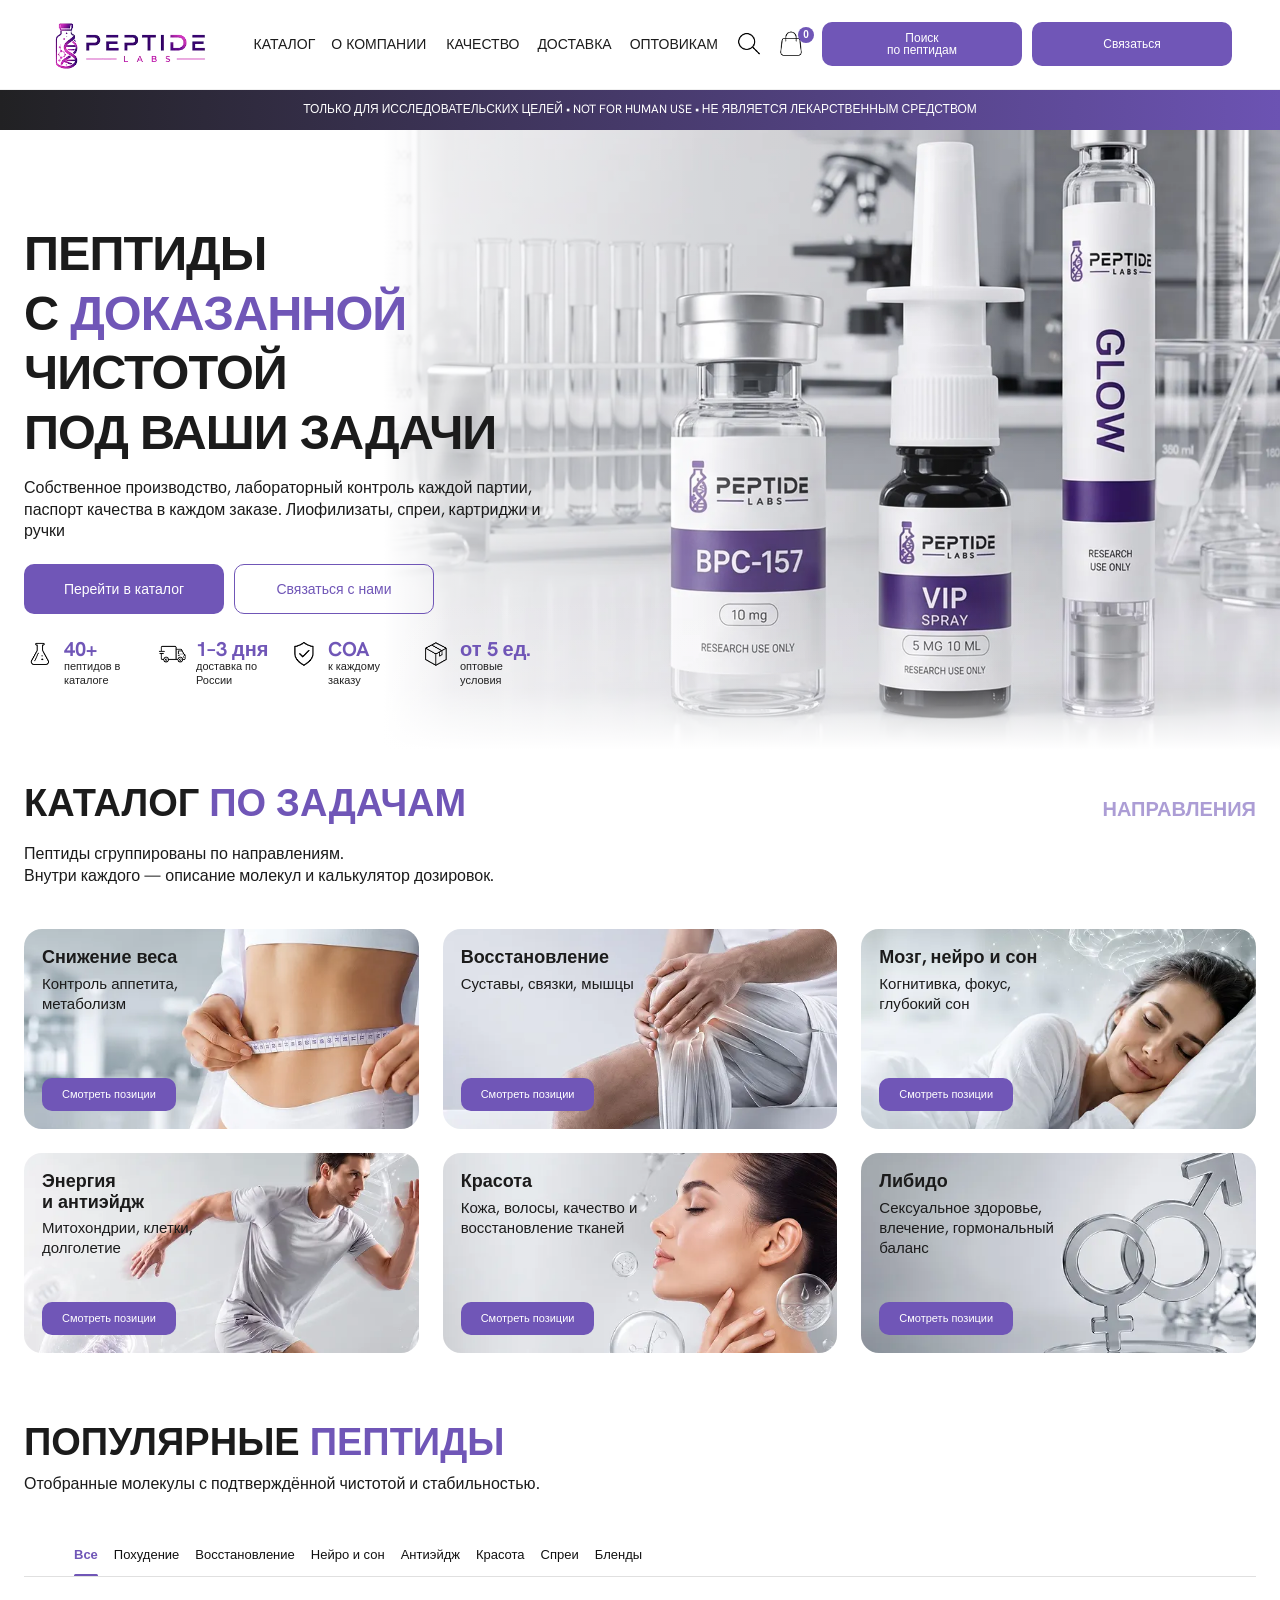
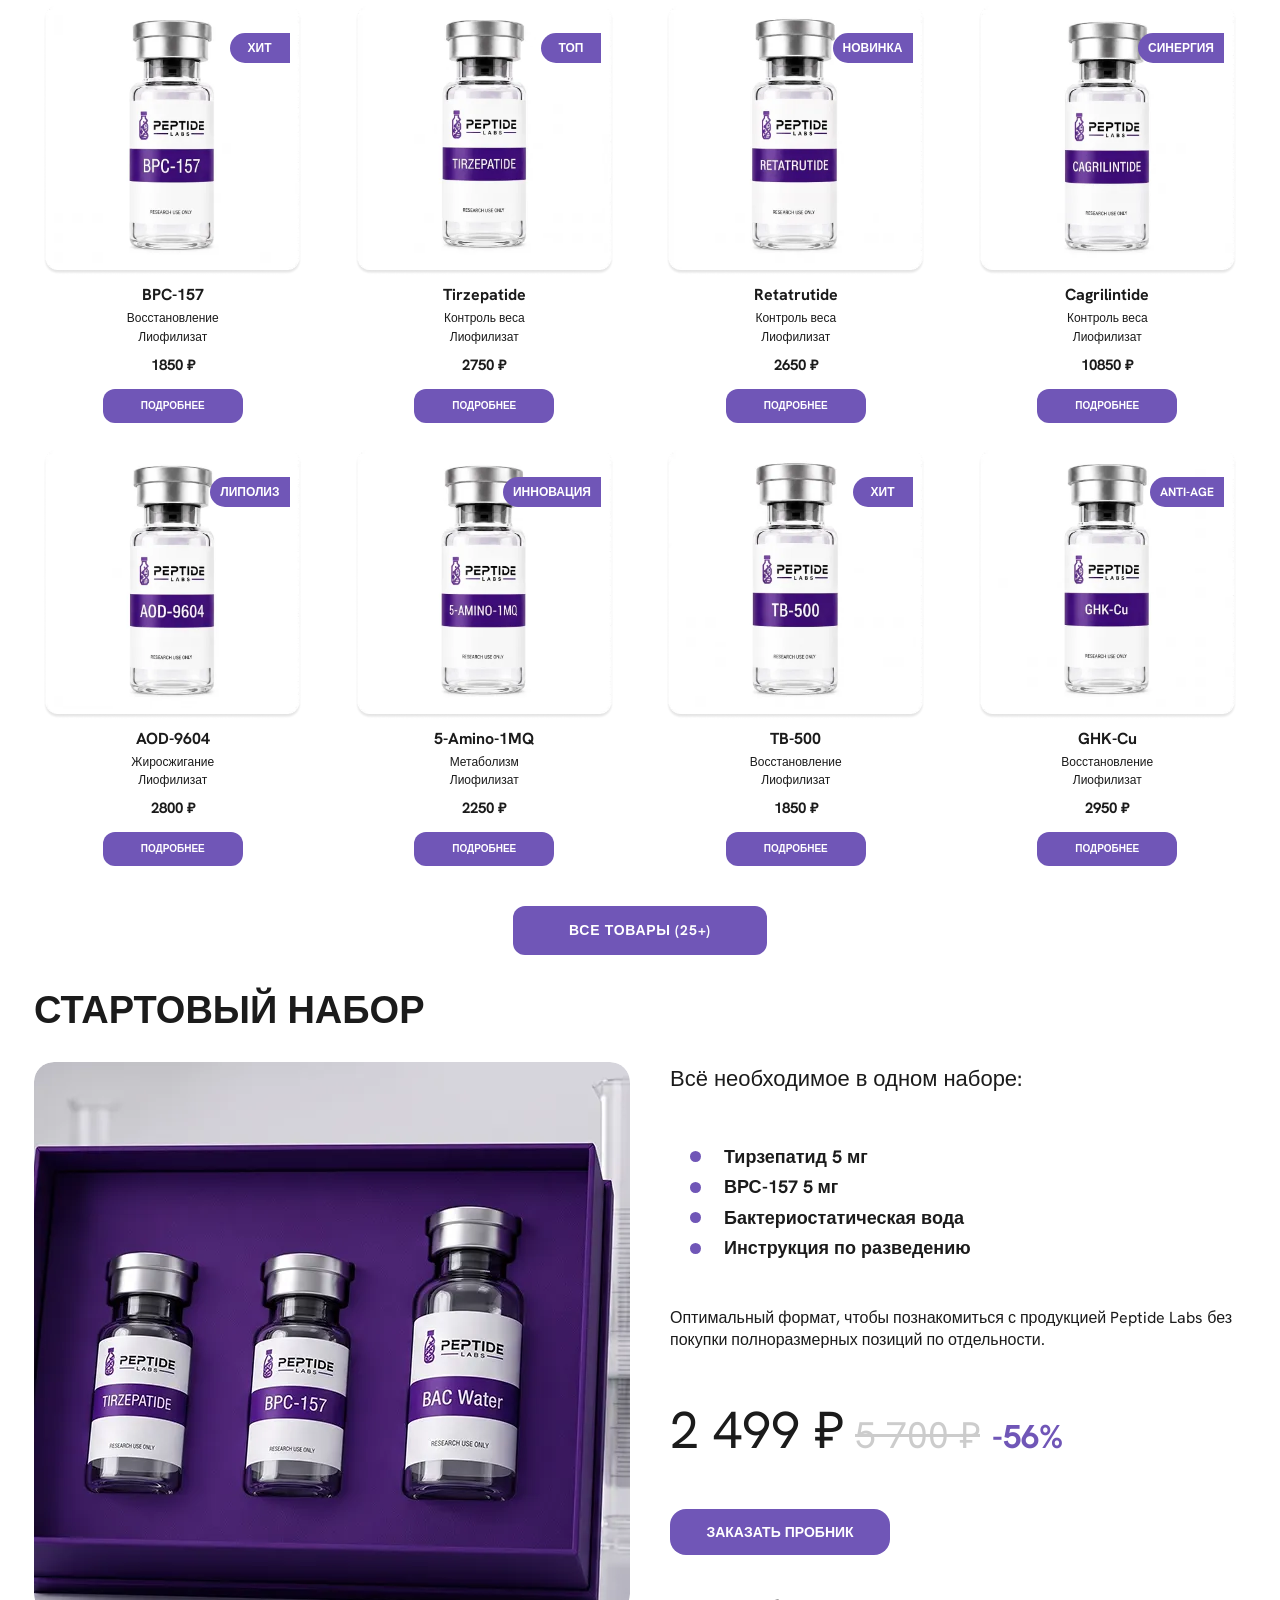
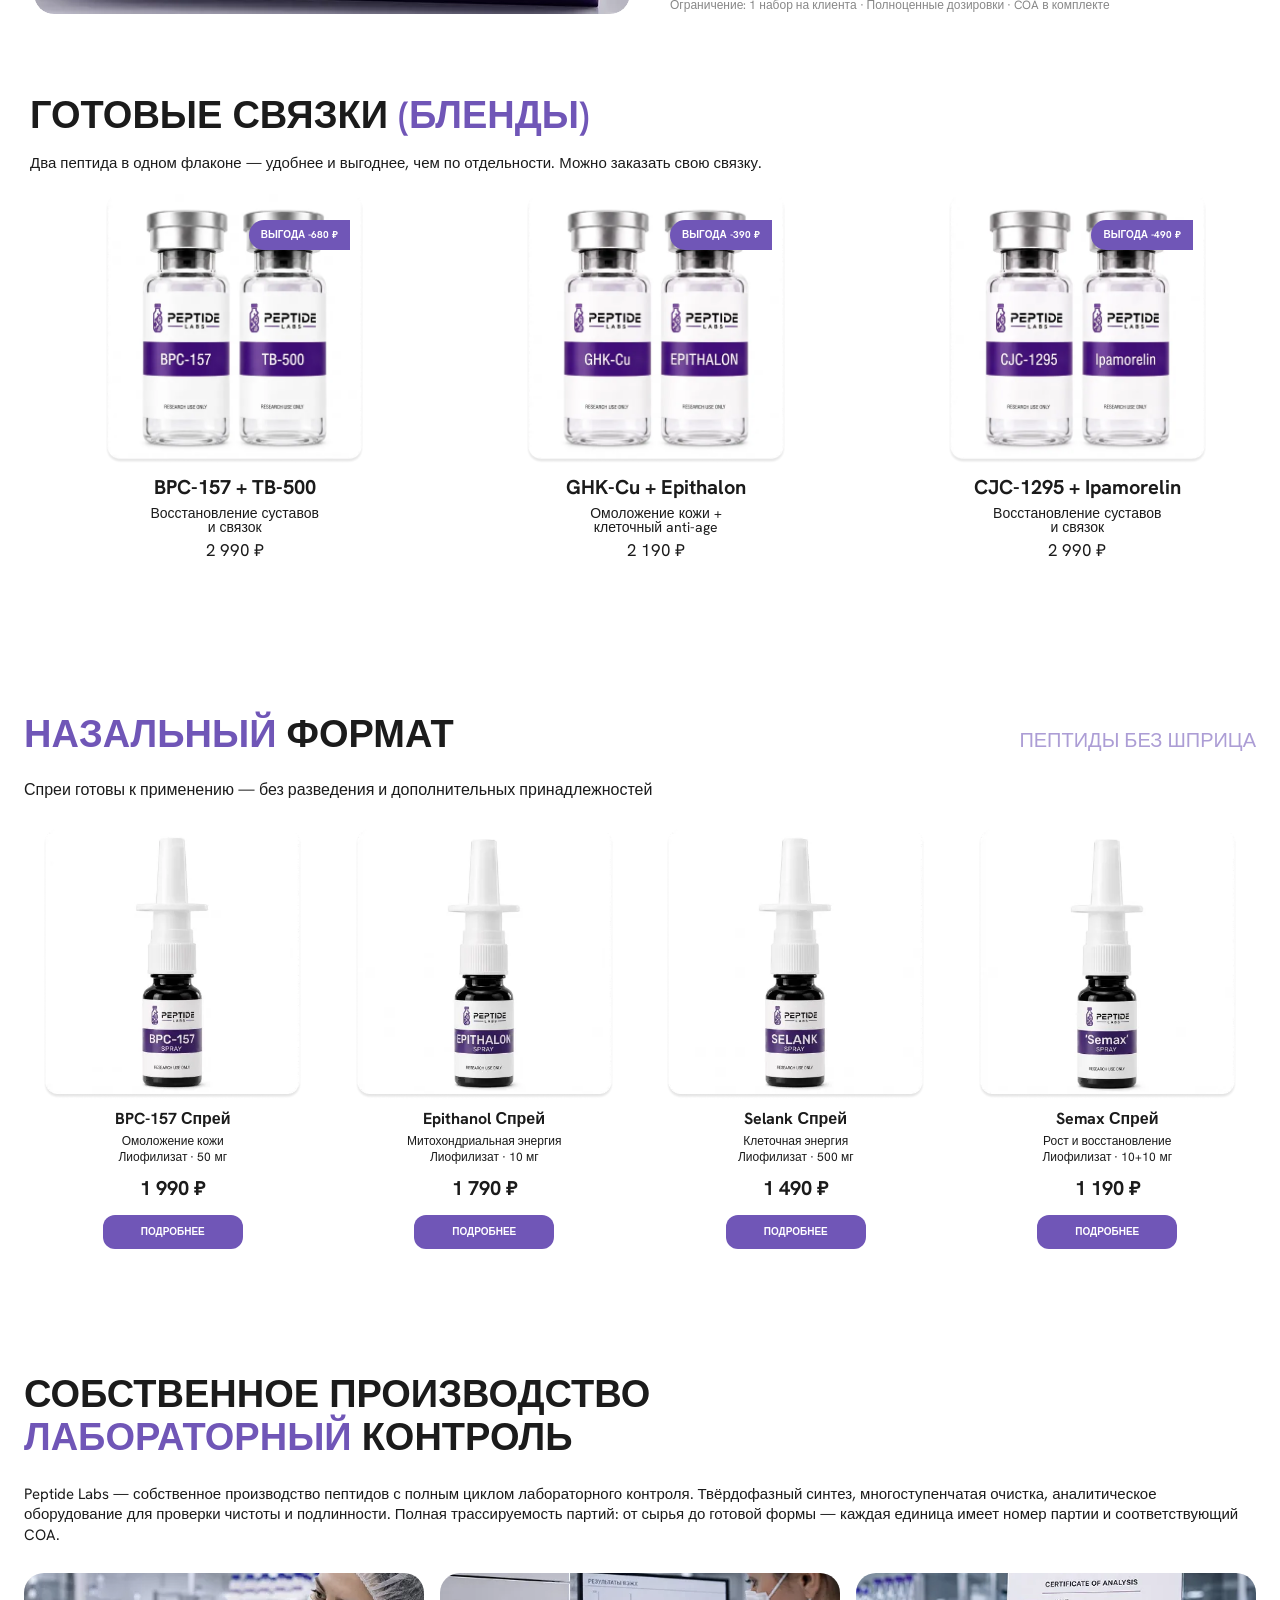
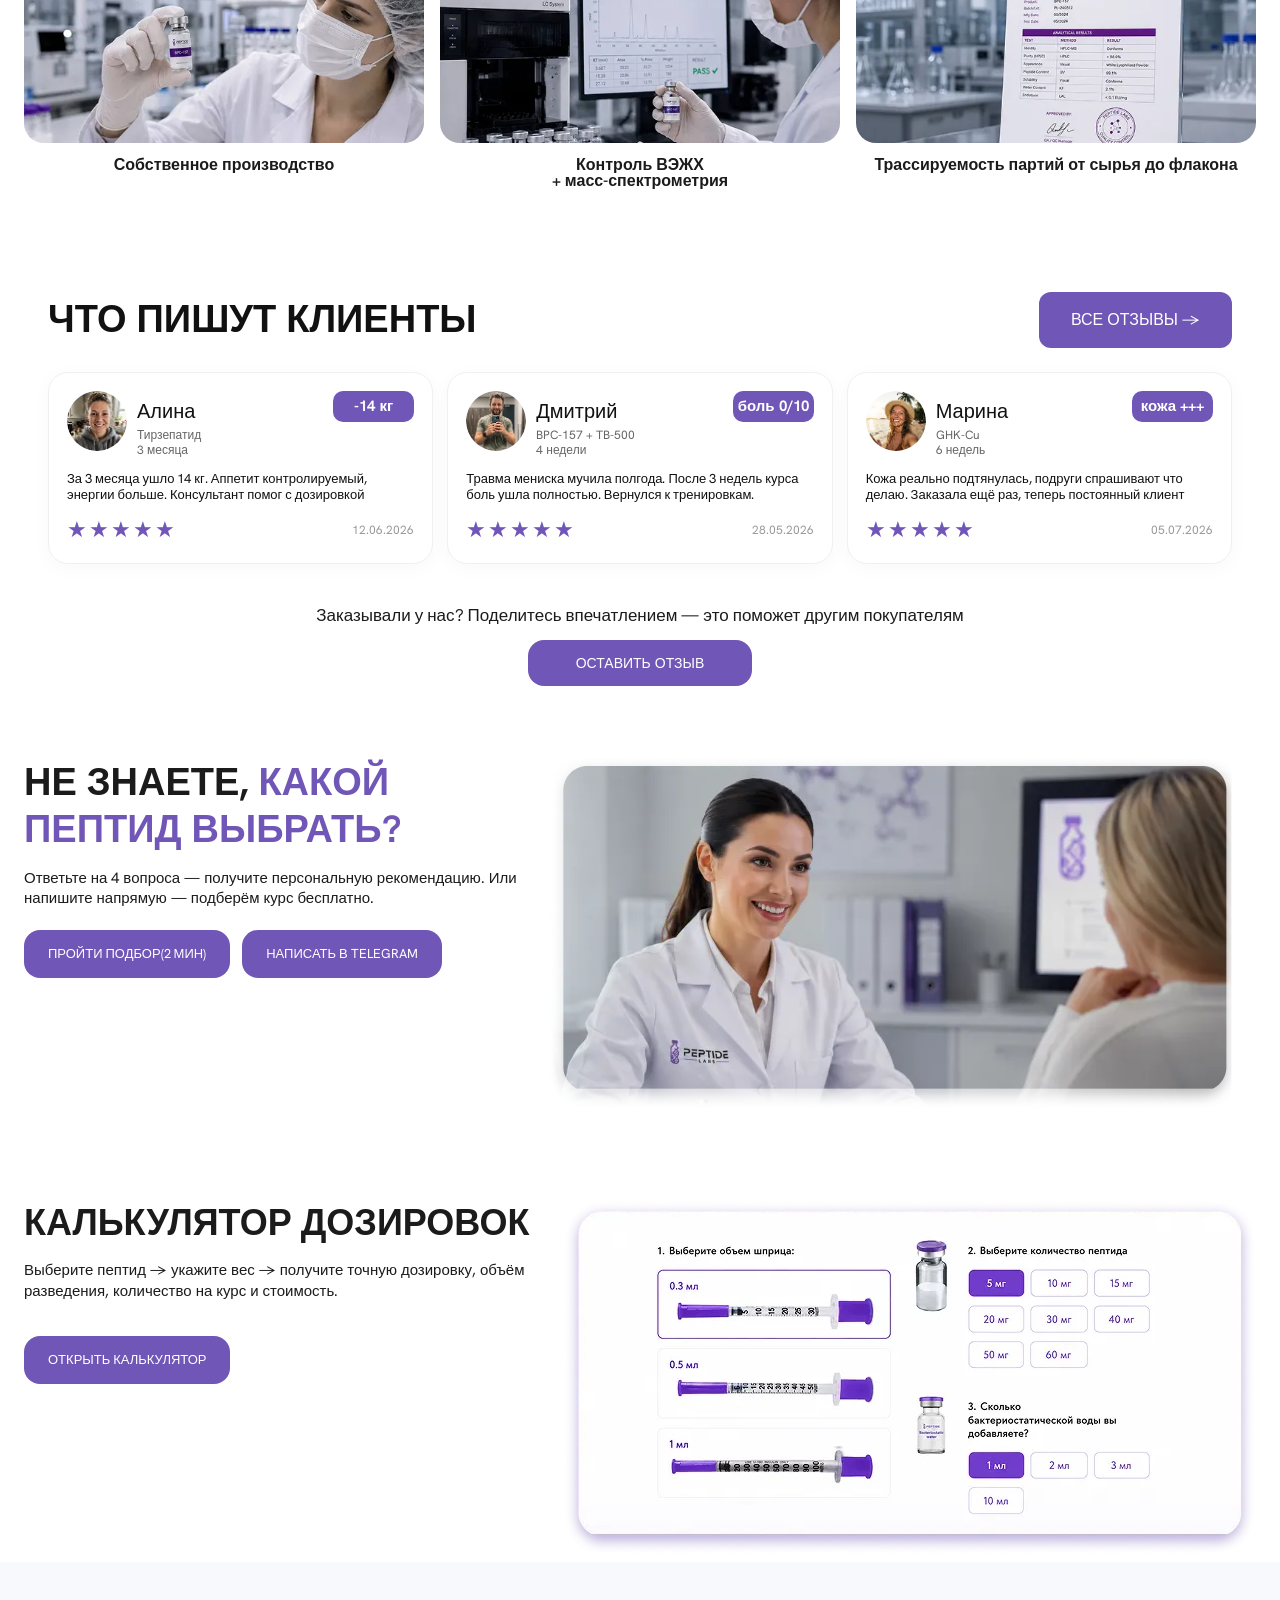
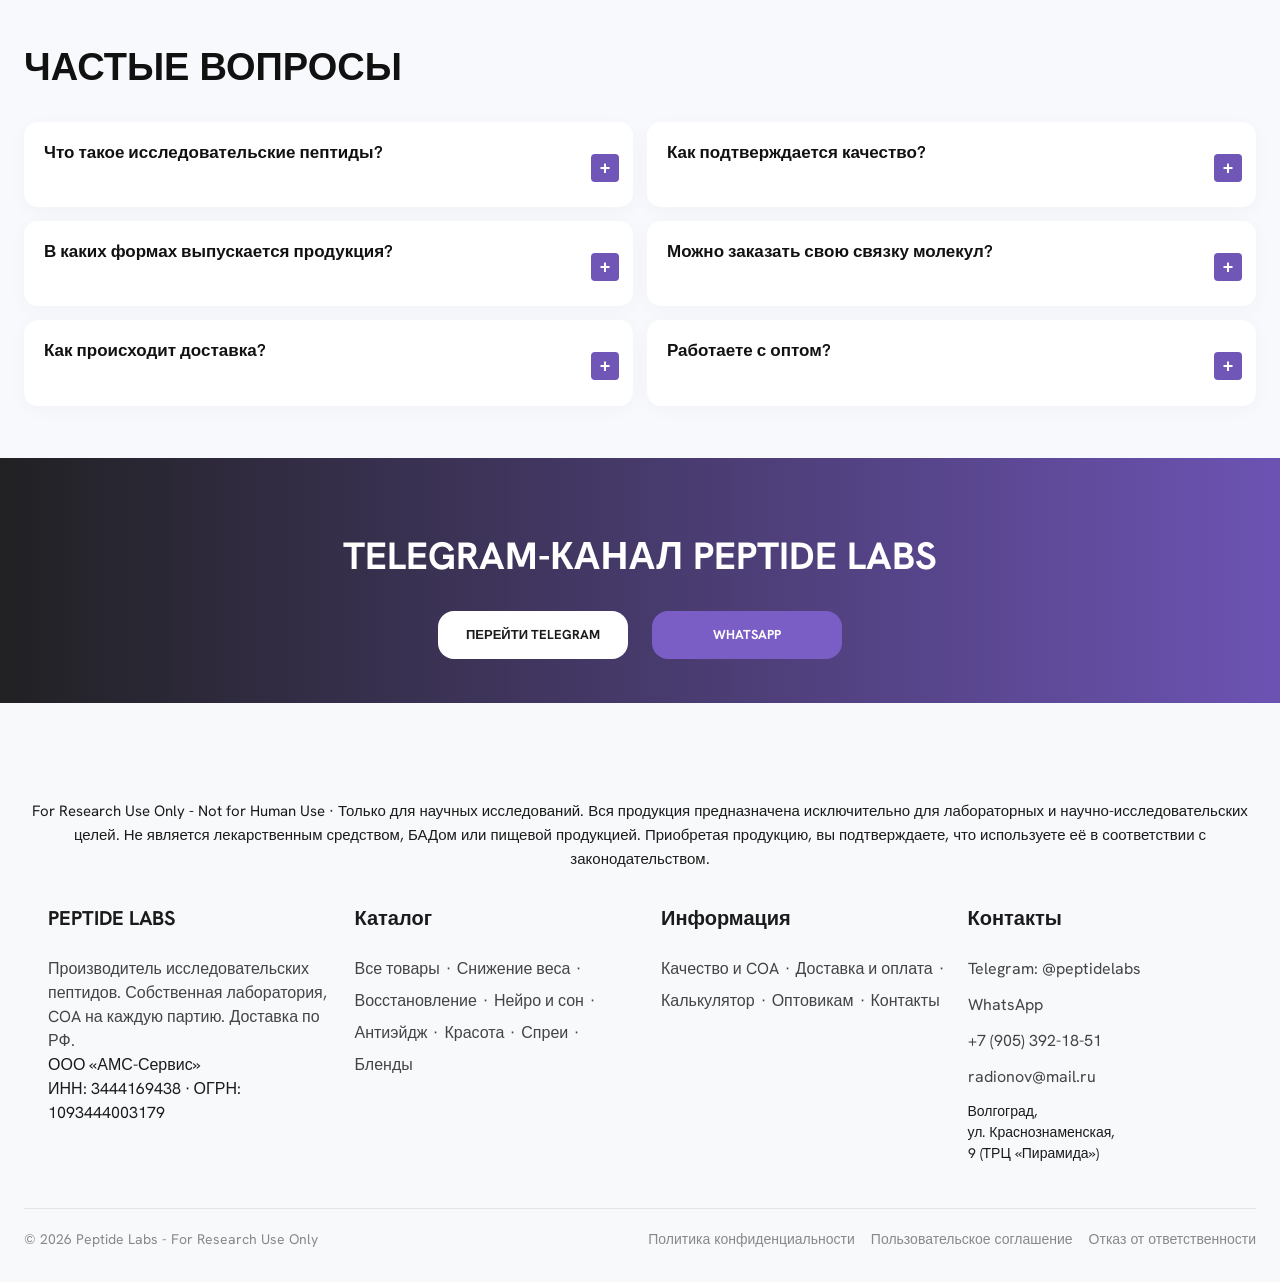
==== index.html @ 7b04d0fb "Калькулятор" ====
<!DOCTYPE html>
<html lang="en">
<head>
  <meta charset="UTF-8">
  <meta name="viewport" content="width=device-width, initial-scale=1.0">

  <title>Peptide Labs — российский производитель иссследовательских пептидов с собственной лабораторией полного цикл</title>
  <meta name="description" content="Каталог пептидов высокой степени очистки и комплексных растворов для лабораторных исследований. Сертификаты качества COA, быстрая доставка.">
  <meta name="robots" content="index, follow">

  <meta property="og:type" content="website">
  <meta property="og:title" content="Peptide Labs — пептиды высокой очистки">
  <meta property="og:description" content="Каталог исследовательских пептидов и комплексов. Сертификаты анализа COA.">
  <meta property="og:image" content="src/hero/logo-image.webp">

  <!-- Стили и фавикон -->
  <link rel="icon" type="image/x-icon" href="src/hero/logo-favicon.png">
  <link rel="stylesheet" href="style.css">
</head>
<body>
    <header class="header" id="header">
  <div class="container header__inner">
    <a class="logo" href="index.html" alt="Peptide Labs — на главную">
      <img src="src/hero/logo-image.webp" fetchpriority="high" alt="Peptide Labs Logo" class="logo__img" />
    </a>

    <nav class="nav" aria-label="Основная навигация">
      <ul class="nav__list">
        <li><a class="nav__link" href="catalog.html">Каталог</a></li>
        <li><a class="nav__link" href="about.html">О компании</a></li>
        <li><a class="nav__link" href="quality.html">Качество</a></li>
        <li><a class="nav__link" href="#delivery">Доставка</a></li>
        <li><a class="nav__link" href="business.html">Оптовикам</a></li>
      </ul>
    </nav>

    <div class="header__actions">
      <button class="header__icon-btn" type="button" aria-label="Поиск по сайту">
        <img class="header__icon" src="src/hero/search-image.webp" alt="" width="56" height="56" />
      </button>

      <button class="header__icon-btn header__cart-btn" type="button" aria-label="Корзина">
        <img class="header__icon" src="src/hero/store-image.webp" alt="" width="56" height="56" />
        <span class="header__cart-badge" id="cart-count">0</span>
      </button>

      <div class="header__buttons">
        <a class="btn btn--primary" href="#search-peptides">Поиск<br>по пептидам</a>
        <a class="btn btn--primary" href="#contacts">Связаться</a>
      </div>

      <button
        class="burger"
        id="burger"
        type="button"
        aria-label="Открыть меню" 
        aria-expanded="false"
        aria-controls="mobile-menu"
      >
        <span class="burger__box" aria-hidden="true">
          <span class="burger__line"></span>
          <span class="burger__line"></span>
          <span class="burger__line"></span>
        </span>
      </button>
    </div>
  </div>

  <div class="mobile-menu" id="mobile-menu" hidden>
    <nav class="container" aria-label="Мобильная навигация">
      <ul class="mobile-menu__list">
        <li><a class="mobile-menu__link" href="catalog.html">Каталог</a></li>
        <li><a class="mobile-menu__link" href="about.html">О компании</a></li>
        <li><a class="mobile-menu__link" href="quality.html">Качество</a></li>
        <li><a class="mobile-menu__link" href="#delivery">Доставка</a></li>
        <li><a class="mobile-menu__link" href="business.html">Оптовикам</a></li>
      </ul>
      <div class="mobile-menu__actions">
        <a class="btn btn--primary" href="#search-peptides">Поиск<br>по пептидам</a>
        <a class="btn btn--primary" href="#contacts">Связаться</a>
      </div>
    </nav>
  </div>
</header>

<div class="disclaimer">
  <p>ТОЛЬКО ДЛЯ ИССЛЕДОВАТЕЛЬСКИХ ЦЕЛЕЙ • NOT FOR HUMAN USE • НЕ ЯВЛЯЕТСЯ ЛЕКАРСТВЕННЫМ СРЕДСТВОМ</p>
</div>

<section class="hero" id="hero">
  <div class="container hero__inner">
    <div class="hero__content">
      <img src="src/hero/mobile-hero-image (2).webp" fetchpriority="high" alt="Hero" class="hero-mobile-img">
      <h1 class="hero__title">Пептиды <br>с <span>доказанной</span> <br>чистотой <br>под ваши задачи</h1>
      <p class="hero__subtitle">Собственное производство, лабораторный контроль каждой партии, паспорт качества в каждом заказе. Лиофилизаты, спреи, картриджи и ручки</p>
      <div class="hero__actions">
        <a class="btn btn--primary" href="catalog.html">Перейти в каталог</a>
        <a class="btn btn--outline" href="#contact">Связаться с нами</a>
      </div>
      <div class="hero__features">
        <div class="feature-item"><img src="src/hero/flask-image.webp" alt="" class="feature-item__icon" loading="lazy" /><div class="feature-item__text"><strong>40+</strong><span>пептидов в каталоге</span></div></div>
        <div class="feature-item"><img src="src/hero/delivery-image.webp" alt="" class="feature-item__icon" loading="lazy" /><div class="feature-item__text"><strong>1–3 дня</strong><span>доставка по России</span></div></div>
        <div class="feature-item"><img src="src/hero/quaranty-image.webp" alt="" class="feature-item__icon" loading="lazy" /><div class="feature-item__text"><strong>COA</strong><span>к каждому заказу</span></div></div>
        <div class="feature-item"><img src="src/hero/box-image.webp" alt="" class="feature-item__icon" loading="lazy" /><div class="feature-item__text"><strong>от 5 ед.</strong><span>оптовые условия</span></div></div>
      </div>
    </div>
  </div>
</section>
<section class="catalog__tasks" id="catalog__tasks">
  <div class="container catalog__tasks-inner">
    <div class="catalog__tasks-header"><h2 class="catalog__tasks-title">КАТАЛОГ <span>ПО ЗАДАЧАМ</span></h2><h3 class="catalog__tasks-desc">НАПРАВЛЕНИЯ</h3></div>
    <p class="catalog__tasks-subtitles">Пептиды сгруппированы по направлениям. <br>Внутри каждого — описание молекул и калькулятор дозировок.</p>
    <div class="catalog__tasks-grid" id="catalog__tasks-grid">
      <article class="task-card"><img src="src/hero/weight-image.webp" alt="Снижение веса" class="task-card__bg" loading="lazy" /><div class="task-card__content"><div class="task-card__info"><h3 class="task-card__title">Снижение веса</h3><p class="task-card__desc">Контроль аппетита, метаболизм</p></div><a href="catalog.html" class="task-card__btn">Смотреть позиции</a></div></article>
      <article class="task-card"><img src="src/hero/recovery-image.webp" alt="Восстановление" class="task-card__bg" loading="lazy" /><div class="task-card__content"><div class="task-card__info"><h3 class="task-card__title">Восстановление</h3><p class="task-card__desc">Суставы, связки, мышцы</p></div><a href="catalog.html" class="task-card__btn">Смотреть позиции</a></div></article>
      <article class="task-card"><img src="src/hero/brain-image.webp" alt="Мозг, нейро и сон" class="task-card__bg" loading="lazy" /><div class="task-card__content"><div class="task-card__info"><h3 class="task-card__title">Мозг, нейро и сон</h3><p class="task-card__desc">Когнитивка, фокус, глубокий сон</p></div><a href="catalog.html" class="task-card__btn">Смотреть позиции</a></div></article>
      <article class="task-card"><img src="src/hero/energy-image.webp" alt="Энергия и антиэйдж" class="task-card__bg" loading="lazy" /><div class="task-card__content"><div class="task-card__info"><h3 class="task-card__title">Энергия <br>и антиэйдж</h3><p class="task-card__desc">Митохондрии, клетки, долголетие</p></div><a href="catalog.html" class="task-card__btn">Смотреть позиции</a></div></article>
      <article class="task-card"><img src="src/hero/beauty-inage.webp" alt="Красота" class="task-card__bg" loading="lazy" />
        <div class="task-card__content">
          <div class="task-card__info">
            <h3 class="task-card__title">Красота</h3>
            <p class="task-card__desc">Кожа, волосы, качество и восстановление тканей</p>
          </div>
          <a href="catalog.html" class="task-card__btn">Смотреть позиции</a>
        </div>
      </article>

      <article class="task-card">
        <img src="src/hero/libido-image.webp" alt="Либидо" class="task-card__bg" loading="lazy" />
        <div class="task-card__content">
          <div class="task-card__info">
            <h3 class="task-card__title">Либидо</h3>
            <p class="task-card__desc">Сексуальное здоровье, влечение, гормональный баланс</p>
          </div>
          <a href="catalog.html" class="task-card__btn">Смотреть позиции</a>
        </div>
      </article>
    </div>
  </div>
</section>
<section class="peptides__catalog" id="peptides__catalog">
  <div class="container peptides__catalog-inner">
    
    <div class="peptides__catalog-header">
      <h2 class="peptides__catalog-title">ПОПУЛЯРНЫЕ <span>ПЕПТИДЫ</span></h2>
    </div>
    
    <p class="peptides__catalog-subtitles">Отобранные молекулы с подтверждённой чистотой и стабильностью.</p>

    <div class="peptides__catalog-switch">
      <ul class="peptides__catalog-tabs">
        <li class="peptides__catalog-item">
          <button type="button" class="peptides__tab-btn peptides__tab-btn--active">Все</button>
        </li>
        <li class="peptides__catalog-item">
          <button type="button" class="peptides__tab-btn">Похудение</button>
        </li>
        <li class="peptides__catalog-item">
          <button type="button" class="peptides__tab-btn">Восстановление</button>
        </li>
        <li class="peptides__catalog-item">
          <button type="button" class="peptides__tab-btn">Нейро и сон</button>
        </li>
        <li class="peptides__catalog-item">
          <button type="button" class="peptides__tab-btn">Антиэйдж</button>
        </li>
        <li class="peptides__catalog-item">
          <button type="button" class="peptides__tab-btn">Красота</button>
        </li>
        <li class="peptides__catalog-item">
          <button type="button" class="peptides__tab-btn">Спреи</button>
        </li>
        <li class="peptides__catalog-item">
          <button type="button" class="peptides__tab-btn">Бленды</button>
        </li>
      </ul>
    </div>

    <div class="peptides__catalog-grid">
      
    </div>
    <div class="peptides__catalog-footer">
      <a href="#" class="peptides__btn-more">ВСЕ ТОВАРЫ (40+)</a>
    </div>
  </div>
</section>

<section class="start__pack" id="start__pack">
  <div class="container start__pack-inner">
    <h2 class="start__pack-title">СТАРТОВЫЙ НАБОР</h2>

    <div class="start__pack-content">
      <div class="start__pack-media">
        <img src="src/catalog/start-pack-image.webp" alt="Стартовый набор" class="start__pack-img" loading="lazy" />
      </div>

      <div class="start__pack-info">
        <h3 class="start-pack__list-title">Всё необходимое в одном наборе:</h3>
         <ul class="start-pack__list">
          <li class="start-pack__item">Тирзепатид 5 мг</li>
          <li class="start-pack__item">ВРС-157 5 мг</li>
          <li class="start-pack__item">Бактериостатическая вода</li>
          <li class="start-pack__item">Инструкция по разведению</li>
        </ul>

        <p class="start__pack-desc">
          Оптимальный формат, чтобы познакомиться с продукцией Peptide Labs без покупки полноразмерных позиций по отдельности.
        </p>

        <div class="start__pack-pricing">
          <span class="start__pack-price">2 499 ₽</span>
          <span class="start__pack-old-price">5 700 ₽</span>
          <span class="start__pack-discount">-56%</span>
        </div>

        <a href="catalog.html" class="start__pack-btn">ЗАКАЗАТЬ ПРОБНИК</a>

        <p class="start__pack-note">
          Ограничение: 1 набор на клиента · Полноценные дозировки · COA в комплекте
        </p>
      </div>
    </div>
  </div>
</section>

<section class="blends" id="blends">
  <div class="container blends__inner">
    
    <div class="blends__header">
      <h2 class="blends__title">ГОТОВЫЕ СВЯЗКИ <span>(БЛЕНДЫ)</span></h2>
    </div>
    
    <p class="blends__desc">Два пептида в одном флаконе — удобнее и выгоднее, чем по отдельности. Можно заказать свою связку.</p>

    <div class="blends__grid">
      
      <article class="product-card product-card--blend">
        <div class="product-card__thumb product-card__thumb--blend">
          <span class="product-card__badge product-card__badge--blend">ВЫГОДА -680 ₽</span>
          <img src="src/catalog/double/bpc-157+tb-500-image.webp" alt="BPC-157 + TB-500" class="product-card__img product-card__img--blend" loading="lazy" />
        </div>
        <div class="product-card__info">
          <h4 class="product-card__title">BPC-157 + TB-500</h4>
          <p class="product-card__desc">Восстановление суставов<br>и связок</p>
          <span class="product-card__price">2 990 ₽</span>
        </div>
      </article>

      <article class="product-card product-card--blend">
        <div class="product-card__thumb product-card__thumb--blend">
          <span class="product-card__badge product-card__badge--blend">ВЫГОДА -390 ₽</span>
          <img src="src/catalog/double/ghk-cu+epithanol-image.webp" alt="GHK-Cu + Epithalon" class="product-card__img product-card__img--blend" loading="lazy" />
        </div>
        <div class="product-card__info">
          <h4 class="product-card__title">GHK-Cu + Epithalon</h4>
          <p class="product-card__desc">Омоложение кожи +<br>клеточный anti-age</p>
          <span class="product-card__price">2 190 ₽</span>
        </div>
      </article>

      <article class="product-card product-card--blend">
        <div class="product-card__thumb product-card__thumb--blend">
          <span class="product-card__badge product-card__badge--blend">ВЫГОДА -490 ₽</span>
          <img src="src/catalog/double/cjc-1295+ipamorelin-image.webp" alt="CJC-1295 + Ipamorelin" class="product-card__img product-card__img--blend" loading="lazy" />
        </div>
        <div class="product-card__info">
          <h4 class="product-card__title">CJC-1295 + Ipamorelin</h4>
          <p class="product-card__desc">Восстановление суставов<br>и связок</p>
          <span class="product-card__price">2 990 ₽</span>
        </div>
      </article>
    </div>
  </div>
</section>
<section class="spray__peptides">
  <div class="container spray__inner">
    <div class="spray__header">
      <h2 class="spray__title"><span>НАЗАЛЬНЫЙ</span> ФОРМАТ</h2>
      <a href="#" class="spray__link">ПЕПТИДЫ БЕЗ ШПРИЦА</a>
    </div>
    <p>Спреи готовы к применению — без разведения и дополнительных принадлежностей</p>

    <div class="spray__grid">

  <article class="product-card product-card--spray">
        <img src="src/catalog/spray/bpc-157-spray-image.webp" alt="BPC-157 Спрей" class="product-card__img" loading="lazy" />
        <h4 class="product-card__title">BPC-157 Спрей</h4>
        <p class="product-card__desc">Омоложение кожи</p>
        <p class="product-card__spec">Лиофилизат · 50 мг</p>
        <span class="product-card__price">1 990 ₽</span>
        <a href="catalog.html" class="product-card__btn">ПОДРОБНЕЕ</a>
      </article>

      <article class="product-card product-card--spray">
        <img src="src/catalog/spray/epithanol-spray-image.webp" alt="BPC-157 Спрей" class="product-card__img" loading="lazy" />
        <h4 class="product-card__title">Epithanol Спрей</h4>
        <p class="product-card__desc">Митохондриальная энергия</p>
        <p class="product-card__spec">Лиофилизат · 10 мг</p>
        <span class="product-card__price">1 790 ₽</span>
        <a href="catalog.html" class="product-card__btn">ПОДРОБНЕЕ</a>
      </article>

      <article class="product-card product-card--spray">
        <img src="src/catalog/spray/selank-spray-image.webp" alt="BPC-157 Спрей" class="product-card__img" loading="lazy" />
        <h4 class="product-card__title">Selank Спрей</h4>
        <p class="product-card__desc">Клеточная энергия</p>
        <p class="product-card__spec">Лиофилизат · 500 мг</p>
        <span class="product-card__price">1 490 ₽</span>
        <a href="catalog.html" class="product-card__btn">ПОДРОБНЕЕ</a>
      </article>

      <article class="product-card product-card--spray">
        <img src="src/catalog/spray/semax-spray-image.webp" alt="BPC-157 Спрей" class="product-card__img" loading="lazy" />
        <h4 class="product-card__title">Semax Спрей</h4>
        <p class="product-card__desc">Рост и восстановление</p>
        <p class="product-card__spec">Лиофилизат · 10+10 мг</p>
        <span class="product-card__price">1 190 ₽</span>
        <a href="catalog.html" class="product-card__btn">ПОДРОБНЕЕ</a>
      </article>
    </div>
  </div>
</section>

<section class="about" id="about">
  <div class="container about__inner">
    <h2 class="about__title">
      СОБСТВЕННОЕ ПРОИЗВОДСТВО <br>
      <span>ЛАБОРАТОРНЫЙ</span> КОНТРОЛЬ
    </h2>
    
    <p class="about__desc">
      Peptide Labs — собственное производство пептидов с полным циклом лабораторного контроля. 
      Твёрдофазный синтез, многоступенчатая очистка, аналитическое оборудование для проверки чистоты и подлинности. 
       Полная трассируемость партий: от сырья до готовой формы — каждая единица имеет номер партии и соответствующий COA.
    </p>

    <div class="about__grid">
      <figure class="about__card">
        <img src="src/about/production-image.webp" alt="Собственное производство Peptide Labs" class="about__img" loading="lazy" />
        <figcaption class="about__caption">Собственное производство</figcaption>
      </figure>

      <figure class="about__card">
        <img src="src/about/control-image.webp" alt="Оборудование ВЭЖХ и масс-спектрометрии" class="about__img" loading="lazy" />
        <figcaption class="about__caption">Контроль ВЭЖХ <br>+ масс-спектрометрия</figcaption>
      </figure>

      <figure class="about__card">
        <img src="src/about/traceability-image.webp" alt="Документация трассируемости партий и сертификаты COA" class="about__img" loading="lazy" />
        <figcaption class="about__caption">Трассируемость партий от сырья до флакона</figcaption>
      </figure>
    </div>
  </div>
</section>

<section class="reviews" id="reviews">
  <div class="container reviews__inner">
    
    <div class="reviews__header">
      <h2 class="reviews__title">ЧТО ПИШУТ КЛИЕНТЫ</h2>
      <a href="#" class="reviews__link-all">ВСЕ ОТЗЫВЫ →</a>
    </div>

    <div class="reviews__grid">
      
      <!-- Отзыв 1 -->
      <article class="review-card">
        <div class="review-card__header">
          <img src="src/rewiews/rewiew-logo-image1.webp" alt="Алина" class="review-card__avatar" loading="lazy">
          <div class="review-card__user">
            <h4 class="review-card__name">Алина</h4>
            <p class="review-card__meta">Тирзепатид<br>3 месяца</p>
          </div>
          <span class="review-card__badge">-14 кг</span>
        </div>
        <p class="review-card__text">За 3 месяца ушло 14 кг. Аппетит контролируемый, энергии больше. Консультант помог с дозировкой</p>
        <div class="review-card__footer">
          <div class="review-card__stars">★★★★★</div>
          <time class="review-card__date" datetime="2026-06-12">12.06.2026</time>
        </div>
      </article>

      <!-- Отзыв 2 -->
      <article class="review-card">
        <div class="review-card__header">
          <img src="src/rewiews/rewiew-logo-image2.webp" alt="Дмитрий" class="review-card__avatar" loading="lazy">
          <div class="review-card__user">
            <h4 class="review-card__name">Дмитрий</h4>
            <p class="review-card__meta">BPC-157 + TB-500<br>4 недели</p>
          </div>
          <span class="review-card__badge">боль 0/10</span>
        </div>
        <p class="review-card__text">Травма мениска мучила полгода. После 3 недель курса боль ушла полностью. Вернулся к тренировкам.</p>
        <div class="review-card__footer">
          <div class="review-card__stars">★★★★★</div>
          <time class="review-card__date" datetime="2026-05-28">28.05.2026</time>
        </div>
      </article>

      <article class="review-card">
        <div class="review-card__header">
          <img src="src/rewiews/rewiew-logo-image3.webp" alt="Марина" class="review-card__avatar" loading="lazy">
          <div class="review-card__user">
            <h4 class="review-card__name">Марина</h4>
            <p class="review-card__meta">GHK-Cu<br>6 недель</p>
          </div>
          <span class="review-card__badge">кожа +++</span>
        </div>
        <p class="review-card__text">Кожа реально подтянулась, подруги спрашивают что делаю. Заказала ещё раз, теперь постоянный клиент</p>
        <div class="review-card__footer">
          <div class="review-card__stars">★★★★★</div>
          <time class="review-card__date" datetime="2026-07-05">05.07.2026</time>
        </div>
      </article>

    </div>

    <div class="reviews__action">
      <p class="reviews__action-text">Заказывали у нас? Поделитесь впечатлением — это поможет другим покупателям</p>
      <a href="#" class="reviews__btn">ОСТАВИТЬ ОТЗЫВ</a>
    </div>
  </div>
</section>

<section class="quiz" id="quiz">
  <div class="container quiz__inner">
    <div class="quiz__content">
      <div class="quiz__info">
        <h2 class="quiz__title">Не знаете, <span>какой 
пептид выбрать?</span></h2>
        <p class="quiz__desc">
          Ответьте на 4 вопроса — получите персональную рекомендацию. Или напишите напрямую — подберём курс бесплатно.
        </p>
        <div class="quiz__actions">
          <a href="#" class="quiz__btn">ПРОЙТИ ПОДБОР(2 МИН)</a>
          <a href="#" class="quiz__btn">НАПИСАТЬ В TELEGRAM</a>
        </div>
      </div>
      <div class="quiz__media">
        <img src="src/rewiews/quiz-image.webp" alt="Квиз" class="quiz__img" loading="lazy" />
      </div>
    </div>
  </div>
</section>

<section class="calc">
  <div class="container calc__inner">
    <div class="calc__content">
      <div class="calc__info">
        <h2 class="calc__title">Калькулятор дозировок</h2>
        <p class="calc__desc">
          Выберите пептид → укажите вес → получите точную дозировку, объём разведения, количество на курс и стоимость.
        </p>
        <div class="calc__actions">
          <a href="#" class="calc__btn">ОТКРЫТЬ КАЛЬКУЛЯТОР</a>
        </div>
      </div>
      <div class="calc__media">
        <img src="src/rewiews/calculator-image.webp" alt="Калькулятор" class="calc__image" loading="lazy" />
      </div>
    </div>
  </div>
</section>

<section class="faq" id="faq">
  <div class="container faq__inner">
    <h2 class="faq__title">ЧАСТЫЕ ВОПРОСЫ</h2>
    
    <div class="faq__grid">

      <article class="faq__card">
        <h3 class="faq__question">Что такое исследовательские пептиды?</h3>
        <p class="faq__answer">Короткие цепочки аминокислот для лабораторных и научно-исследовательских целей.<br>Не являются лекарственными средствами.</p>
        <button type="button" class="faq__btn">+</button>
      </article>

      <article class="faq__card">
        <h3 class="faq__question">Как подтверждается качество?</h3>
        <p class="faq__answer">Каждая партия проходит ВЭЖХ и масс-спектрометрию. Результаты — в паспорте качества (COA), который<br> прилагается к заказу</p>
        <button type="button" class="faq__btn">+</button>
      </article>

      <article class="faq__card">
        <h3 class="faq__question">В каких формах выпускается продукция?</h3>
        <p class="faq__answer">Лиофилизаты во флаконах, назальные спреи, картриджи для ручки и одноразовые<br>ручки-инжекторы</p>
        <button type="button" class="faq__btn">+</button>
      </article>

      <article class="faq__card">
        <h3 class="faq__question">Можно заказать свою связку молекул?</h3>
        <p class="faq__answer">Да, изготовление на заказ — срок до 7 дней,<br>уточняется менеджером</p>
        <button type="button" class="faq__btn">+</button>
      </article>

      <article class="faq__card">
        <h3 class="faq__question">Как происходит доставка?</h3>
        <p class="faq__answer">СДЭК, Почта России, транспортные компании.<br>Отправка 1–2 рабочих дня после оплаты,<br>доставка 1–3 дня. Нейтральная упаковка</p>
        <button type="button" class="faq__btn">+</button>
      </article>

      <article class="faq__card">
        <h3 class="faq__question">Работаете с оптом?</h3>
        <p class="faq__answer">Да — оптовые цены от 5 единиц, white label, индивидуальная маркировка. Запросите прайс<br>через Telegram</p>
        <button type="button" class="faq__btn">+</button>
      </article>
    </div>
  </div>
</section>

<section class="social-promo" id="social-promo">
  <div class="container social-promo__inner">
    <h2 class="social-promo__title">TELEGRAM-КАНАЛ PEPTIDE LABS</h2>
    
    <div class="social-promo__actions">
      <a href="#" class="social-promo__btn social-promo__btn--white">ПЕРЕЙТИ TELEGRAM</a>
      <a href="#" class="social-promo__btn social-promo__btn--purple">WHATSAPP</a>
    </div>
  </div>
</section>

<footer class="footer" id="footer">
  <div class="container footer__inner">
    
    <div class="footer__disclaimer">
      <p>For Research Use Only - Not for Human Use · Только для научных исследований. Вся продукция предназначена исключительно для лабораторных и научно-исследовательских целей. Не является лекарственным средством, БАДом или пищевой продукцией. Приобретая продукцию, вы подтверждаете, что используете её в соответствии с законодательством.</p>
    </div>

    <div class="footer__grid">
      
      <div class="footer__col">
        <h4 class="footer__title">PEPTIDE LABS</h4>
        <p class="footer__text">Производитель исследовательских пептидов. Собственная лаборатория, COA на каждую партию. Доставка по РФ.</p>
        <p class="footer__requisites">
          ООО «АМС-Сервис»<br>
          ИНН: 3444169438 · ОГРН: 1093444003179
        </p>
      </div>
      
      <div class="footer__col">
        <h4 class="footer__title">Каталог</h4>
        <ul class="footer__list footer__list--inline">
          <li><a href="catalog.html" class="footer__link">Все товары</a></li>
          <li><a href="catalog.html" class="footer__link">Снижение веса</a></li>
          <li><a href="catalog.html" class="footer__link">Восстановление</a></li>
          <li><a href="catalog.html" class="footer__link">Нейро и сон</a></li>
          <li><a href="catalog.html" class="footer__link">Антиэйдж</a></li>
          <li><a href="catalog.html" class="footer__link">Красота</a></li>
          <li><a href="catalog.html" class="footer__link">Спреи</a></li>
          <li><a href="catalog.html" class="footer__link">Бленды</a></li>
        </ul>
      </div>

      <div class="footer__col">
        <h4 class="footer__title">Информация</h4>
        <ul class="footer__list footer__list--inline">
          <li><a href="catalog.html" class="footer__link">Качество и COA</a></li>
          <li><a href="#" class="footer__link">Доставка и оплата</a></li>
          <li><a href="#" class="footer__link">Калькулятор</a></li>
          <li><a href="business.html" class="footer__link">Оптовикам</a></li>
          <li><a href="#" class="footer__link">Контакты</a></li>
        </ul>
      </div>

      <div class="footer__col">
        <h4 class="footer__title">Контакты</h4>
        <ul class="footer__list">
          <li><a href="https://t.me/peptidelabs" target="_blank" rel="noopener noreferrer" class="footer__link">Telegram: @peptidelabs</a></li>
          <li><a href="https://wa.me/79053921851" target="_blank" rel="noopener noreferrer" class="footer__link">WhatsApp</a></li>
          <li><a href="tel:+79053921851" class="footer__link">+7 (905) 392-18-51</a></li>
          <li><a href="mailto:radionov@mail.ru" class="footer__link">radionov@mail.ru</a></li>
          <li class="footer__item-text">Волгоград, <br>ул. Краснознаменская, <br>9 (ТРЦ «Пирамида»)</li>
        </ul>
      </div>

    </div>

    <div class="footer__bottom">
      <p class="footer__copyright">© 2026 Peptide Labs - For Research Use Only</p>
      
      <div class="footer__legal">
        <a href="#" class="footer__legal-link">Политика конфиденциальности</a>
        <a href="#" class="footer__legal-link">Пользовательское соглашение</a>
        <a href="#" class="footer__legal-link">Отказ от ответственности</a>
      </div>
    </div>

  </div>
</footer>

  </div>
</footer>

<script>
  const header = document.getElementById('header');

  const onScroll = () => {
    header.classList.toggle('is-scrolled', window.scrollY > 24);
  };

  requestAnimationFrame(onScroll);
  window.addEventListener('scroll', onScroll, { passive: true });
</script>

<script src="js/main.js" defer></script>
<script src="js/catalog-render.js" defer></script>

<!-- Шторка корзины -->
<div class="cart-overlay" id="cart-overlay"></div>

<!-- Панель корзины -->
<aside class="cart-panel" id="cart-panel">
  <div class="cart-panel__header">
    <h2 class="cart-panel__title">Корзина</h2>
    <button class="cart-panel__close" id="cart-close" type="button">×</button>
  </div>
  <div class="cart-panel__body" id="cart-body"></div>
  <div class="cart-panel__footer">
    <div class="cart-panel__total-row">
      <span>Итого</span>
      <span><span id="cart-total">0</span> ₽</span>
    </div>
    <a href="business.html" id="cart-checkout" class="btn btn--primary cart-panel__checkout">ОФОРМИТЬ</a>
  </div>
</aside>

<!-- Поиск -->
<div class="search-modal" id="search-modal">
  <div class="search-modal__inner">
    <div class="search-modal__bar">
      <input type="text" class="search-modal__input" id="search-input" placeholder="Поиск по каталогу..." autocomplete="off">
      <button class="search-modal__close" id="search-close" type="button">×</button>
    </div>
    <ul class="search-results" id="search-results"></ul>
  </div>
</div>

<!-- ══ МОДАЛКА ОФОРМЛЕНИЯ ЗАКАЗА ════════════════════════ -->
<div class="order-modal" id="order-modal">
  <div class="order-modal__backdrop" id="order-modal-backdrop"></div>
  <div class="order-modal__inner">

    <div class="order-modal__header">
      <h2 class="order-modal__title">Оформление заказа</h2>
      <button class="order-modal__close" id="order-modal-close" type="button">×</button>
    </div>

    <form class="order-form" id="order-form" novalidate>

      <div class="order-form__fields">
        <div class="order-form__field">
          <input class="input" type="text" id="order-name"
            name="order-name" placeholder="Имя" required>
        </div>
        <div class="order-form__field">
          <input class="input" type="tel" id="order-phone"
            name="order-phone" placeholder="Номер телефона" required>
        </div>
        <div class="order-form__field">
          <input class="input" type="text" id="order-tg"
            name="order-tg" placeholder="@telegram (необязательно)">
        </div>
      </div>

      <!-- Состав из корзины — заполняется JS -->
      <div class="order-form__summary">
        <p class="order-form__summary-label">Состав заказа</p>
        <div class="order-form__items" id="order-items"></div>
        <div class="order-form__total-row">
          <span>Итого</span>
          <strong id="order-total-display">0 ₽</strong>
        </div>
      </div>

      <button class="btn btn--primary order-form__submit" type="submit">Отправить заказ</button>

      <p class="order-form__status" id="order-form-status"
        role="status" aria-live="polite"></p>

    </form>
  </div>
</div>

<!-- ══ КАЛЬКУЛЯТОР ДОЗИРОВОК ════════════════════════════ -->
<div class="calc-modal" id="calc-modal">
  <div class="calc-modal__backdrop" id="calc-modal-backdrop"></div>
  <div class="calc-modal__inner">

    <div class="calc-modal__header">
      <h2 class="calc-modal__title">Калькулятор дозировок</h2>
      <button class="calc-modal__close" id="calc-modal-close" type="button">×</button>
    </div>

    <div class="calc-modal__body">

      <!-- Пептид (full width) -->
      <div class="calc-field calc-field--full">
        <label class="calc-label" for="calc-peptide">Пептид</label>
        <select class="calc-select" id="calc-peptide">
          <option value="">— Выберите пептид —</option>
        </select>
      </div>

      <!-- Две колонки -->
      <div class="calc-grid" id="calc-grid" hidden>

        <!-- ─── Левая: Шприцы ─── -->
        <div class="calc-col">
          <p class="calc-step">1. Выберите объём шприца:</p>
          <div class="calc-syringes">
            <button class="calc-syringe-card is-active" data-ml="0.3" type="button">
              <img src="src/rewiews/syringe.webp" alt="" class="calc-syringe__img">
              <span class="calc-syringe__label">0.3 мл</span>
            </button>
            <button class="calc-syringe-card" data-ml="0.5" type="button">
              <img src="src/rewiews/syringe.webp" alt="" class="calc-syringe__img">
              <span class="calc-syringe__label">0.5 мл</span>
            </button>
            <button class="calc-syringe-card" data-ml="1" type="button">
              <img src="src/rewiews/syringe.webp" alt="" class="calc-syringe__img">
              <span class="calc-syringe__label">1 мл</span>
            </button>
          </div>
        </div>

        <!-- ─── Правая: Дозировка + вода + доза ─── -->
        <div class="calc-col">

          <div class="calc-block">
            <div class="calc-block__top">
              <p class="calc-step">2. Выберите количество пептида</p>
            </div>
            <div class="calc-chips" id="calc-dosage-chips"></div>
          </div>

          <div class="calc-block">
            <div class="calc-block__top">
              <p class="calc-step">3. Сколько бактериостатической воды вы добавляете?</p>
            </div>
            <div class="calc-chips" id="calc-water-chips"></div>
          </div>

          <div class="calc-block">
            <p class="calc-step">4. Разовая доза (<span id="calc-dose-unit">мкг</span>)</p>
            <input class="input" type="number" id="calc-dose" min="0.01" step="0.01">
          </div>

        </div>
      </div>

      <!-- Результат -->
      <div class="calc-results" id="calc-results" hidden>
        <p class="calc-result__line" id="calc-result-volume"></p>
        <p class="calc-result__line" id="calc-result-injections"></p>
        <p class="calc-result__warn" id="calc-result-warn" hidden></p>
        <div class="calc-result__actions">
          <a href="#" class="btn btn--primary calc-result__buy" id="calc-result-buy">Купить →</a>
          <a href="https://t.me/peptidelabs" target="_blank" rel="noopener noreferrer"
             class="btn calc-result__consult">Бесплатная консультация →</a>
        </div>
        <p class="calc-disclaimer">
          Калькулятор предназначен для информационных целей. Не является медицинской рекомендацией.
        </p>
      </div>

    </div>
  </div>
</div>

<!-- Скрипты -->
<script src="js/calc.js" defer></script>
<script src="js/cart.js" defer></script>
<script src="js/search.js" defer></script>
<script src="js/order.js" defer></script>

</body>
</html>
---- style.css ----
@import url('https://fonts.googleapis.com/css2?family=Hanken+Grotesk:wght@400;700&display=swap');

:root {
    --color-primary: rgba(112, 86, 183, 1);
    --bg-white:#ffffff;
    --bg-black:rgba(27, 27, 27) ;
    --font-main: 'Hanken Grotesk', 'Inter', -apple-system, BlinkMacSystemFont, 'Segoe UI', Roboto, sans-serif;
}

html {
  scroll-behavior: smooth;
  scroll-padding-top: 88px;
  -webkit-text-size-adjust: 100%;
}

body {
  margin: 0;
  font-family: var(--font-main);
  font-size: 16px;
  line-height: 1.5;
  color: var(--bg-black);
  background-color: var(--bg-white);
}

.tab-panel { 
  display: none; 
}
.tab-panel--active { 
  display: block; 
}

span {
  color: var(--color-primary);
}

h2 {
  font-size: 72px;
  line-height: 1.23;
  font-weight: 700;
  text-transform: uppercase;
  color: var(--bg-black);
}

/* /////// Р‘Р°Р·РѕРІС‹Рµ СЃС‚РёР»Рё Рё СЃР±СЂРѕСЃ ///////// */
*,
*::before,
*::after {
  box-sizing: border-box;
  padding: 0;
  margin: 0;
}

li {
  white-space: nowrap; /* запрещает ломать текст на две строки */
  flex-shrink: 0;      /* если родитель flex — запрещает сжимать пункт до 25px */
  width: auto;         /* убирает жесткую фиксированную ширину, если она задана */
}

/* /////// Container ///////// */
/* Minimal utility вЂ“ sections use their own max-width centering.
   Breakpoints add horizontal padding here to prevent overflow-x. */
.container {
  width: 100%;
  box-sizing: border-box;
}

/* /////// РЁР°РїРєР° СЃР°Р№С‚Р° Рё РЅР°РІРёРіР°С†РёСЏ ///////// */

.btn,
.header__icon-btn,
.task-card__btn,
.product-card__btn,
.peptides__btn-more,
.start__pack-btn,
.reviews__btn,
.quiz__btn,
.calc__btn,
.faq__btn,
.social-promo__btn {
  transition: transform 0.2s ease, box-shadow 0.2s ease, opacity 0.2s ease,
    background-color 0.2s ease, color 0.2s ease;
}

.btn:hover,
.header__icon-btn:hover,
.task-card__btn:hover,
.product-card__btn:hover,
.peptides__btn-more:hover,
.start__pack-btn:hover,
.reviews__btn:hover,
.quiz__btn:hover,
.calc__btn:hover,
.faq__btn:hover,
.social-promo__btn:hover {
  transform: translateY(-2px);
  box-shadow: 0 8px 18px rgba(27, 27, 27, 0.14);
}

.header__icon-btn:hover {
  color: var(--color-primary);
  box-shadow: none;
}

.header__icon {
  transition: transform 0.2s ease;
}

.header__icon-btn:hover .header__icon {
  transform: scale(1.08);
}

.logo__img,
.feature-item__icon,
.task-card__bg,
.product-card__img,
.start__pack-img,
.about__img,
.review-card,
.quiz__img,
.calc__image {
  transition: transform 0.35s ease, filter 0.35s ease;
}

.logo:hover .logo__img,
.feature-item:hover .feature-item__icon,
.task-card:hover .task-card__bg,
.product-card:hover .product-card__img,
.start__pack-media:hover .start__pack-img,
.about__card:hover .about__img,
.review-card:hover,
.quiz__media:hover .quiz__img,
.calc__media:hover .calc__image {
  transform: scale(1.04);
}

html, body {
  overflow-x: clip;
}
.header {
  position: sticky;
  top: 0;
  z-index: 1000;
  width: 100%;
  background-color: transparent;
  border-bottom: 1px solid #f0f0f0;
  margin: 0 auto;
  padding: 25px 100px 20px 18px;
  transition: background 0.35s ease, border-color 0.35s ease;
}

.header.is-scrolled {
  background: rgba(255, 255, 255, 0.82);
  backdrop-filter: blur(18px);
  -webkit-backdrop-filter: blur(18px);
  border-bottom-color: #e5e5e5;
}

.header__inner {
  display: flex;
  align-items: center;
  justify-content: space-between;
  min-height: 0;
  height: auto;
  padding: 0;
  flex-wrap: nowrap;
}

.logo {
  display: flex;
  align-items: center;
  min-width: 0;
  margin-right: 38px;
  margin-left: 18px;
}

.logo__img {
  display: block;
  width: max(217px, 100%);
  height: auto;
  max-height: 103px;
  object-fit: contain;
}

.nav__list {
  display: flex;
  align-items: center;
  gap: 0;
  list-style: none;
  text-transform: uppercase;
}

.nav__list li:not(:last-child) {
  margin-right: 62px;
}

.nav__list li:nth-child(1) {
  margin-right: 60px;
}

.nav__list li:nth-child(2) {
  margin-right: 70px;
}

.nav {
  margin-right: 132px;
}

.nav__link {
  font-size: 16px;
  font-weight: 400;
  text-transform: uppercase;
  color: var(--bg-black);
  transition: opacity 0.2s ease;
  text-decoration: none;
}

.nav__link:hover {
  color: var(--color-primary);
}

.header__actions {
  display: flex;
  align-items: center;
  gap: 14px;
  flex-shrink: 0;
}

.header__icon-btn {
  background: transparent;
  border: none;
  outline: none;
  position: relative;
  display: flex;
  align-items: center;
  justify-content: center;
  width: 40px;
  height: 40px;
}

.header__icon {
  display: block;
  width: 40px;
  height: 40px;
  object-fit: contain;
  margin-right: 38px;
}

.header__cart-badge {
  position: absolute;
  top: 0;
  right: 0;
  min-width: 16px;
  height: 16px;
  padding: 0 4px;
  border-radius: 99px;
  background-color: var(--color-primary);
  color: var(--bg-white);
  font-size: 10px;
  font-weight: 700;
  line-height: 16px;
  text-align: center;
}

.header__buttons {
  display: flex;
  align-items: center;
  gap: 20px;
}

.btn {
  width: 171px;
  height: 61px;
  display: inline-flex;
  align-items: center;
  text-align: center;
  justify-content: center;
  border-radius: 14px;
  font-size: 16px;
  font-weight: 400;
  line-height: 1;
  transition: background-color 0.2s ease, transform 0.1s ease;
  text-decoration: none;
  white-space: pre-line;
  margin: 0;
}

.btn--primary {
  background-color: var(--color-primary);
  color: var(--bg-white);
}

.btn--primary:hover {
  background-color: #5e45a0;
}

.btn:active {
  transform: scale(0.98);
}

.burger {
  display: none;
  flex-direction: column;
  justify-content: space-between;
  width: 24px;
  height: 18px;
}

.burger__box {
  display: flex;
  flex-direction: column;
  justify-content: space-between;
  width: 100%;
  height: 100%;
}

.burger__line {
  width: 100%;
  height: 2px;
  background-color: var(--bg-black);
  border-radius: 2px;
}

@media (max-width: 992px) {
  .nav,
  .header__buttons {
    display: none;
  }

  .header__actions {
    margin-left: auto;
  }

  .burger {
    display: flex;
  }
}

@media (max-width: 480px) {
  .logo {
    min-width: 0;
    flex: 1 1 auto;
  }

  .logo__img {
    width: min(240px, 100%);
  }

  .header__actions {
    gap: 8px;
  }
}

/* == ����� ============================================== */
.search-modal {
  position: fixed;
  inset: 0;
  z-index: 1002;
  background: rgba(0, 0, 0, 0.5);
  display: none; /* ������ ������� */
  align-items: flex-start;
  justify-content: center;
  padding-top: 100px;
  opacity: 0;
  transition: opacity 0.25s ease;
}

.search-modal.is-open {
  display: flex; /* ���������� ������ ��� �������� */
  opacity: 1;
}

.search-modal__inner {
  background: #fff;
  border-radius: 16px;
  width: 100%;
  max-width: 680px;
  overflow: hidden;
  box-shadow: 0 20px 60px rgba(0, 0, 0, 0.15);
}

.search-modal__bar {
  display: flex;
  align-items: center;
  gap: 12px;
  padding: 16px 20px;
  border-bottom: 1px solid #f0f0f0;
}

.search-modal__input {
  flex: 1;
  border: none;
  outline: none;
  font-size: 18px;
  color: #111;
  background: transparent;
}

.search-modal__close {
  background: none;
  border: none;
  font-size: 26px;
  color: #aaa;
  cursor: pointer;
  line-height: 1;
  padding: 4px 8px;
  transition: color 0.2s;
}
.search-modal__close:hover { color: #111; }

.search-results {
  list-style: none;
  margin: 0;
  padding: 0;
  max-height: 420px;
  overflow-y: auto;
}

.search-result__link {
  display: flex;
  align-items: center;
  gap: 14px;
  padding: 12px 20px;
  text-decoration: none;
  color: #111;
  transition: background 0.15s;
}
.search-result__link:hover { background: #f8f8f8; }

.search-result__img {
  width: 52px;
  height: 52px;
  object-fit: contain;
  border-radius: 8px;
  background: #f5f5f5;
  flex-shrink: 0;
}

.search-result__name { font-size: 15px; font-weight: 600; margin: 0 0 2px; }
.search-result__cat  { font-size: 13px; color: #888; margin: 0; }
.search-result--empty { padding: 24px 20px; text-align: center; color: #aaa; font-size: 15px; list-style: none; }

/* == ������� ============================================= */
.cart-overlay {
  position: fixed;
  inset: 0;
  background: rgba(0, 0, 0, 0.4);
  z-index: 1000;
  display: none; /* ������ ������� */
  opacity: 0;
  transition: opacity 0.3s ease;
}

.cart-overlay.is-visible {
  display: block; /* ���������� ������ ��� �������� */
  opacity: 1;
}

.cart-panel {
  position: fixed;
  top: 0;
  right: 0;
  bottom: 0;
  width: 420px;
  max-width: 100%;
  background: #fff;
  z-index: 1001;
  display: flex;
  flex-direction: column;
  transform: translateX(100%);
  visibility: hidden;
  pointer-events: none;
  box-shadow: none;
  transition: transform 0.35s cubic-bezier(0.4, 0, 0.2, 1), visibility 0.35s;
}

.cart-panel.is-open {
  transform: translateX(0);
  visibility: visible;
  pointer-events: auto;
  box-shadow: -8px 0 48px rgba(0, 0, 0, 0.12);
}

.cart-panel__header {
  display: flex;
  justify-content: space-between;
  align-items: center;
  padding: 24px 24px 16px;
  border-bottom: 1px solid #f0f0f0;
  flex-shrink: 0;
}
.cart-panel__title { font-size: 22px; font-weight: 700; margin: 0; }

.cart-panel__close {
  background: none;
  border: none;
  font-size: 30px;
  color: #aaa;
  cursor: pointer;
  line-height: 1;
  padding: 0 6px;
  transition: color 0.2s;
}
.cart-panel__close:hover { color: #111; }

.cart-panel__body {
  flex: 1;
  overflow-y: auto;
  padding: 16px 24px;
  display: flex;
  flex-direction: column;
  gap: 16px;
}

.cart-empty {
  text-align: center;
  color: #aaa;
  font-size: 16px;
  padding: 60px 0;
  margin: auto;
}

.cart-item {
  display: flex;
  gap: 12px;
  align-items: flex-start;
  padding-bottom: 16px;
  border-bottom: 1px solid #f5f5f5;
  position: relative;
}

.cart-item__img {
  width: 72px;
  height: 72px;
  object-fit: contain;
  border-radius: 10px;
  background: #f9f9f9;
  flex-shrink: 0;
}

.cart-item__info   { flex: 1; min-width: 0; }
.cart-item__name   { font-size: 14px; font-weight: 600; margin: 0 20px 2px 0; white-space: nowrap; overflow: hidden; text-overflow: ellipsis; }
.cart-item__dosage { font-size: 12px; color: #888; margin: 0 0 8px; }

.cart-item__row {
  display: flex;
  align-items: center;
  justify-content: space-between;
}

.cart-item__counter { display: flex; align-items: center; gap: 10px; }

.cart-item__minus,
.cart-item__plus {
  background: #f0f0f0;
  border: none;
  border-radius: 6px;
  width: 28px;
  height: 28px;
  font-size: 18px;
  cursor: pointer;
  display: flex;
  align-items: center;
  justify-content: center;
  transition: background 0.15s;
}
.cart-item__minus:hover,
.cart-item__plus:hover { background: #e0e0e0; }

.cart-item__qty   { font-size: 15px; font-weight: 600; min-width: 20px; text-align: center; }
.cart-item__price { font-size: 15px; font-weight: 700; white-space: nowrap; }

.cart-item__remove {
  position: absolute;
  top: 0; right: 0;
  background: none;
  border: none;
  font-size: 20px;
  color: #ccc;
  cursor: pointer;
  padding: 0 4px;
  transition: color 0.2s;
  line-height: 1;
}
.cart-item__remove:hover { color: #555; }

.cart-panel__footer {
  padding: 16px 24px 28px;
  border-top: 1px solid #f0f0f0;
  flex-shrink: 0;
}

.cart-panel__total-row {
  display: flex;
  justify-content: space-between;
  font-size: 18px;
  font-weight: 700;
  margin-bottom: 16px;
}

.cart-panel__checkout {
  width: 100%;
  height: 52px;
  display: flex;
  align-items: center;
  justify-content: center;
  font-size: 15px;
  border-radius: 12px;
  text-decoration: none;
}

/* == MOBILE ============================================== */
@media (max-width: 768px) {
  .cart-panel { width: 100%; }

  .search-modal {
    padding-top: 0;
    align-items: flex-end;
  }
  .search-modal__inner {
    border-radius: 20px 20px 0 0;
    max-width: 100%;
  }
  .search-modal__input  { font-size: 16px; }
  .search-results       { max-height: 55vh; }
}

.footer {
  width: 100%;
  background-color: #f8f9fb;
  padding: 64px 0 32px 0;
  color: var(--bg-black, #111);
}

.footer__inner {
  display: flex;
  flex-direction: column;
  width: 100%;
  max-width: 1712px;
  margin: 0 auto;
}

.footer__disclaimer {
  text-align: center;
  margin-bottom: 64px;
}

.footer__disclaimer p {
  font-size: 15px;
  line-height: 1.6;
  color: var(--bg-black);
  max-width: 1600px;
  margin: 0 auto;
}

.footer__grid {
  display: grid;
  grid-template-columns: repeat(4, 1fr);
  gap: 40px;
  margin: 0 0 80px 140px;
}

.footer__title {
  font-size: 20px;
  font-weight: 700;
  color: var(--bg-black, #111);
  margin-bottom: 24px;
}

.footer__text {
  font-size: 16px;
  line-height: 1.5;
  color: #444;
  max-width: 320px;
}

.footer__list {
  list-style: none;
  padding: 0;
  margin: 0;
  display: flex;
  flex-direction: column;
  gap: 12px;
}

.footer__list--inline {
  display: flex;
  flex-direction: row;
  flex-wrap: wrap;
  gap: 8px 6px;
}

.footer__list--inline li {
  display: flex;
  align-items: center;
}

.footer__list--inline li:not(:last-child)::after {
  content: "\00B7";
  margin-left: 6px;
  color: #444;
}

.footer__link {
  font-size: 16px;
  color: #444;
  text-decoration: none;
  transition: color 0.2s ease;
}

.footer__link:hover {
  color: var(--color-primary, #7056b7);
}

.footer__bottom {
  display: flex;
  justify-content: space-between;
  align-items: center;
  padding: 32px 0 0 140px;
  max-width: 1600px;
  border-top: 1px solid #e5e5e5;
}

.footer__copyright {
  font-size: 14px;
  color: #888;
}

.footer__legal {
  display: flex;
  gap: 32px;
}

.footer__legal-link {
  font-size: 14px;
  color: #888;
  text-decoration: none;
  transition: color 0.2s ease;
}

.footer__item-text {
  font-size: 14px;
  font-weight: 400;
}

/* /////// РРЅС‚РµСЂР°РєС‚РёРІРЅС‹Рµ СЃРѕСЃС‚РѕСЏРЅРёСЏ ///////// */


.hero {
  position: relative;
  width: 100%;
  min-height: 1000px;
  display: flex;
  align-items: center;
  overflow: hidden;
  background-color: #ffffff;

  background-image:
    linear-gradient(
      0deg,
      #ffffff 0%,
      rgba(255, 255, 255, 0.2) 10%,
      rgba(255, 255, 255, 0) 25%
    ),
    linear-gradient(
      90deg,
      #ffffff 0%,
      #ffffff 30%,
      rgba(255, 255, 255, 1) 10%,
      rgba(255, 255, 255, 0.6) 35%,
      rgba(255, 255, 255, 0.2) 55%,
      rgba(255, 255, 255, 0) 85%
    ),
    url('/src/hero/hero-image.webp');

  background-size: cover;
  background-position: right center;
  background-repeat: no-repeat;
}

.quality-hero {
  background-image:
    linear-gradient(
      0deg,
      #ffffff 0%,
      rgba(255, 255, 255, 0.2) 10%,
      rgba(255, 255, 255, 0) 25%
    ),
    linear-gradient(
      90deg,
      #ffffff 0%,
      #ffffff 30%,
      rgba(255, 255, 255, 1) 10%,
      rgba(255, 255, 255, 0.6) 35%,
      rgba(255, 255, 255, 0.2) 55%,
      rgba(255, 255, 255, 0) 85%
    ),
    url('/src/hero/quality-hero-image.webp');
    margin-left: 100px;
}

.hero__inner {
  width: 100%;
  max-width: 1440px;
  margin: -120px 0 0 100px;
}

.quality-hero__inner {
  width: 100%;
  max-width: 1440px;
  margin: -20px 0 0 50px;
}

.hero__content {
  max-width: 910px;
  width: 100%;
  position: relative;
  z-index: 2;
}

.hero-mobile-img {
  display: none;
}

.hero__title {
  font-size: clamp(32px, 3.8vw, 70px);
  line-height: 1.23;
  font-weight: 700;
  text-transform: uppercase;
  letter-spacing: -0.02em;
  color: var(--bg-black);
}

.hero__subtitle {
  margin-top: 20px;
  font-size: 24px;
  line-height: 1.36;
  color: var(--bg-black);
}

.hero__actions {
  display: flex;
  gap: 16px;
  margin-top: 42px;
}

.hero__actions .btn--primary,
.hero__actions .btn--outline {
  width: 400px;
  height: 76px;
  font-size: 19px;
  font-weight: 400;
  line-height: 0.81;
}

.hero__actions .btn--outline {
  color: var(--color-primary);
  border: 1px solid var(--color-primary);
}

.hero__features {
  display: grid;
  grid-template-columns: repeat(4, auto);
  justify-content: start;
  gap: 24px;
  margin-top: 40px;
}

.feature-item {
  display: flex;
  align-items: flex-start;
  gap: 12px;
  margin-top: 0;
}

.feature-item__icon {
  width: 56px;
  height: 56px;
  object-fit: contain;
  flex-shrink: 0;
}

.feature-item__text {
  display: flex;
  flex-direction: column;
  font-size: 18px;
}

.feature-item__text strong {
  font-size: 37px;
  line-height: 1.1;
  font-weight: 700;
  color: var(--color-primary);
}

.feature-item__text span {
  font-size: 14px;
  line-height: 1.25;
  color: #222;
  max-width: 110px;
}

.hero__media {
  display: none;
}

/* ---- catalog hero ---- */
.catalog-hero__inner {
  width: calc(100% - 250px);   /* account for the left offset */
  max-width: 1440px;
  margin: 100px 0 0 250px;
  box-sizing: border-box;
  display: flex;
}

.product-gallery__main {
  position: relative;
  display: flex;
  justify-content: center;
  align-items: center;
  margin-right: 71px;
}

.gallery-arrow {
  background-color: var(--color-primary);
  border-radius: 50%;
}

.arrow-prev,
.arrow-next {
  width: 25px;
}

.gallery-arrow--prev,
.gallery-arrow--next {
  width: 50px;
  height: 50px;
}

.product-gallery__image {
  width: 100%;
  width: 500px;
}

.product-gallery__thumbs {
  display: grid;
  grid-template-columns: repeat(4, 1fr);
  max-width: 700px;
  margin-top: 8px;
}

.thumb-card {
  display: flex;
  flex-direction: column;
  align-items: center;
  gap: 6px;
  background: none;
  border: none;
  cursor: pointer;
  padding: 0;
}

.thumb-card__preview {
  width: 100%;
  width: 100px;
  aspect-ratio: 1 / 1;
  border-radius: 12px;
  display: flex;
  align-items: center;
  justify-content: center;
  overflow: hidden;
  transition: border-color 0.2s;
}

.thumb-card.is-active .thumb-card__preview {
  border-color: #6B52B6;
}

.thumb-card__preview img {
  max-width: 80%;
  max-height: 80%;
  object-fit: contain;
}

.thumb-card__label {
  font-size: 12px;
  color: gray;
}

/* ---- product hero right ---- */
.product-order__breadcrumb {
  font-size: 20px;
  text-decoration: none;
  color: var(--bg-black);
}

.product-order__badges {
  background-color: transparent; 
  display: flex;
  gap: 8px;
  margin: 6px 0;
}

.badge {
  background-color: var(--color-primary);
  color: #fff;
  padding: 6px 16px;
  border-radius: 20px;
  font-size: 12px;
  font-weight: 600;
  display: inline-flex;
  align-items: center;
}

.product-order__title {
  font-size: 30px;
}

.product-order__desc {
  font-size: 14px;
}

.reviews,
span.reviews {
  background: transparent;
  padding: 0;
}

.product-order__rating {
  margin-top: 6px;
}

.product-order__group {
  margin-top: 6px
}
.form-selector {
  display: flex;
  gap: 12px;
}

.form-option input {
  position: absolute;
  opacity: 0;
  width: 0;
  height: 0;
}

.form-option__content {
  width: 70px;
  height: 50px;
  border-radius: 12px;
  display: flex;
  align-items: center;
  justify-content: center;
  cursor: pointer;
  transition: all 0.2s ease;
}

.form-option__content img {
  max-width: 100%;
  max-height: 100%;
  object-fit: contain;
}

.form-option input:checked + .form-option__content {
  border-color: #6B52B6;
  box-shadow: 0 0 0 1px #6B52B6;
}

.product-order__group {
  margin-top: 12px;
}

.product-order__label {
  display: block;
  font-size: 12px;
  font-weight: 500;
  color: #111827;
  margin-top: 6px;
  margin-bottom: 7px;
}

.dosage-selector {
  display: flex;
  gap: 16px;
}

.dosage-chip {
  cursor: pointer;
  position: relative;
  user-select: none;
}

.dosage-chip input {
  position: absolute;
  opacity: 0;
  width: 0;
  height: 0;
}

.dosage-chip__box {
  display: inline-flex;
  align-items: center;
  justify-content: center;
  min-width: 105px;
  padding: 10px 24px;
  background: #ffffff;
  border-radius: 20px;
  border: none;
  font-size: 13px;
  font-weight: 300;      
  color: #6b7280;  
  box-shadow: 0 4px 20px rgba(0, 0, 0, 0.04);
  transition: all 0.2s ease;
}

.dosage-chip input:checked + .dosage-chip__box {
  border: 1px solid var(--color-primary) ;
  font-weight: 400;       
  color: #111827;         
  box-shadow: 0 10px 25px rgba(107, 82, 182, 0.18), 0 2px 6px rgba(0, 0, 0, 0.04); 
}

/* ---- ���� ������� ---- */
.product-order__purchase-row {
  display: grid;
  grid-template-columns: auto auto 1fr;
  align-items: end;
  column-gap: 32px;
  row-gap: 0px;
  margin: 7px 0 7px;
}

.product-order__field {
  display: flex;
  flex-direction: column;
  gap: 8px;
}

.product-order__label {
  font-size: 12px;
  font-weight: 400;
  color: #111827;
}

.counter {
  display: inline-flex;
  align-items: center;
  background: #ffffff;
  border: 1px solid #d1d5db;
  border-radius: 16px;
  overflow: hidden;
  height: 40px;
}

.counter__btn {
  width: 56px;
  height: 100%;
  background: none;
  border: none;
  font-size: 21px;
  font-weight: 300;
  color: #111827;
  cursor: pointer;
  display: flex;
  align-items: center;
  justify-content: center;
  transition: background 0.15s ease;
}

.counter__btn:hover {
  background: #f3f4f6;
}

.counter__input {
  width: 60px;
  height: 100%;
  border: none;
  border-left: 1px solid #e5e7eb;
  border-right: 1px solid #e5e7eb;
  text-align: center;
  font-size: 28px;
  font-weight: 400;
  color: #111827;
  background: transparent;
  outline: none;
  -moz-appearance: textfield;
}

.counter__input::-webkit-outer-spin-button,
.counter__input::-webkit-inner-spin-button {
  -webkit-appearance: none;
  margin: 0;
}
.product-price {
  font-size: 40px;
  font-weight: 900;
  color: #27272a;
  line-height: 1;
  display: flex;
  align-items: baseline;
  gap: 8px;
  letter-spacing: -1px;
}

.product-order__discounts {
  display: flex;
  flex-direction: column;
  align-items: flex-end;
  align-self: start;
  font-size: 14px;
  color: #6b7280;
  line-height: 1.3;
}

.btn--submit {
  width: 100%;
  padding: 22px 24px;
  background: var(--color-primary, #6b52b6);
  color: #ffffff;
  border: none;
  border-radius: 20px;
  font-size: 20px;
  font-weight: 700;
  letter-spacing: 0.5px;
  cursor: pointer;
  box-shadow: 0 10px 25px rgba(107, 82, 182, 0.25);
  transition: transform 0.1s ease, filter 0.2s ease;
}

.btn--submit:hover {
  filter: brightness(1.06);
}

.btn--submit:active {
  transform: scale(0.99);
}

.product-order__actions {
  display: flex;
  align-items: center;
  gap: 20px;
  margin-top: 9px;
}

.action-link {
  font-size: 12px;
  font-weight: 400;
  color: #111827;
  text-decoration: none;
  transition: color 0.15s ease;
}

.action-link:hover {
  color: var(--color-primary, #6b52b6);
}

/*---- About CSS ----*/
.about__hero {
  position: relative;
  width: 100%;
  height: 800px;
  display: flex;
  align-items: center;
  overflow: hidden;
  background-color: #ffffff;
  background-image: 
  linear-gradient(
      90deg,
      #ffffff 0%,
      rgba(255, 255, 255, 0.2) 10%,
      rgba(255, 255, 255, 0) 25%
    ),
    linear-gradient(
      360deg,
      #ffffff 0%,
      #ffffff 1%,
      rgba(255, 255, 255, 1) 1%,
      rgba(255, 255, 255, 0.6) 15%,
      rgba(255, 255, 255, 0.2) 23%,
      rgba(255, 255, 255, 0) 85%
    ),
    url(/src/about/about-image.webp);
  background-size: cover;
  background-position: right center;
  background-repeat: no-repeat;
}
.about-hero__inner {
  width: 100%;
  max-width: 1440px;
  margin: 0 0 0 200px;
}

.about-mobile__image {
  display: none;
}

.about-hero__content {
  margin-left: 850px !important; 
  width: 100%;
}

.about-hero__title {
  font-size: 45px;
  margin-bottom: 25px;
}

.about-hero__lead {
  font-size: 72px;
  line-height: 1;
  text-transform: uppercase;
  font-weight: 700;
  margin-bottom: 25px;
}

.about-hero__desc {
  font-size: 22px;
}

/* ---- Quality ---- */
.quality-hero__inner {
  width: 100%;
  max-width: 1440px;
  margin: -150px 0 0 0;
}
.quality-hero__title {
  font-size: clamp(32px, 3.8vw, 70px);
  line-height: 1.23;
  font-weight: 700;
  text-transform: uppercase;
  letter-spacing: -0.02em;
  color: var(--bg-black);
}

.quality-hero__subtitles {
  margin-top: 20px;
  font-size: 24px;
  line-height: 1.36;
  white-space: pre-line;
  color: var(--bg-black);
}

.quality__features {
  display: grid;
  grid-template-columns: repeat(4, auto);
  justify-content: start;
  gap: 24px;
  margin-top: 40px;
}

.quality-features__inner {
  margin: 0 0 0 100px;
}

.quality-hero__title {
  max-width: 900px;
}

.quality-features__grid {
  display: flex;
  gap: 42px;
  margin-top: 30px;
}

.quality__card {
  border: 1px solid var(--color-primary);
  border-radius: 25px;
  padding: 19px 0 19px 13px;
  width: 533px;;
}

.quality-features__title {
  font-size: 32px;
  color: var(--color-primary);
}

.quality-feature__desc {
  font-size: 24px;
  margin: 0 auto;
  margin-top: 12px;
  white-space: pre-line;
}

/* ---- Business ---- */
.business__hero {
  display: flex;
  width: 100%;
  box-sizing: border-box;
  overflow-x: hidden;
}

.business-hero__inner {
  max-width: calc(50% - 101px);
  width: 100%;
  margin-left: 101px;
  margin-top: 30px;
  box-sizing: border-box;
}
   
.business-hero__mobile-image {
  display: none;
}

.business-hero__badge {
  font-size: 45px;
  font-weight: 600;
}

.business-hero__title {
  font-size: 72px;
  line-height: 1.23;
  text-transform: uppercase;
}

.business-hero__desc {
  font-size: 24px;
}

.business-actions__link {
  text-decoration: none;
  color: var(--bg-black);
}

.business-actions__card {
  display: flex;
  margin-top: 22px;
}

.business-actions__badge {
  background-color: var(--color-primary);
  color: var(--bg-white);
  width: 57px;
  height: 57px;
  border-radius: 8px;
  font-size: 24px;
  text-align: center;
  padding-top: 12px;
  margin-right: 16px;
}

.card__form {
  background: linear-gradient(180deg, #2F2B3D 0%, #604B9C 100%);
  width: 100%;
  max-width: 758px;
  height: 912px;
  text-align: center;
  box-sizing: border-box;
  padding: 0 20px;
  margin: 0 auto;
}

.form__title {
  font-size: 45px;
  color: var(--bg-white);
  margin-top: 80px;
}

.form__subtitle {
  font-size: 27px;
  color: var(--bg-white);
}

.form__field {
  width: 100%;
}

.input {
  width: 100%;
  max-width: 602px;
  height: 74px;
  padding: 12px 30px;
  font-size: 24px;
  margin-top: 27px;
  color: var(--bg-black);
  border-radius: 8px;
  border: 1px solid rgba(150, 150, 150, 1);
  outline: none;
  transition: border-color 0.2s ease, box-shadow 0.2s ease;
  box-sizing: border-box;
}

.input::placeholder {
  color: rgba(150, 150, 150, 1);
  transition: opacity 0.5s ease;
}

.input:focus {
  border-color: #4f46e5;
  box-shadow: 0 0 0 3px rgba(79, 70, 229, 0.2);
}

.input:focus::placeholder {
  opacity: 0.5;
}

.input:not(:placeholder-shown):invalid {
  border-color: #ef4444;
}

.input--textarea {
  width: 100%;
  max-width: 602px;
  height: 102px;
}

.card__form .btn--white {
  width: 100%;
  max-width: 602px;
  height: 74px;
  margin: 27px auto 0 auto;
  font-size: 27px;
}

.form__direct {
  margin-top: 29px;
  color: var(--bg-white);
}

.form__link {
  color: var(--bg-white);
  text-decoration: none;
}
.about {
  width: 100%;
  background-color: var(--bg--white);
  padding: 80px 0;
}

.about__inner {
  display: flex;
  flex-direction: column;
  width: 100%;
  max-width: 1712px;
  margin: 0 auto;
}

.about__title {
  max-width: 1100px;
  font-size: 72px;
  font-weight: 700;
  line-height: 1.15;
  text-transform: uppercase;
  color: var(--bg--black);
  margin-bottom: 24px;
}

.about__desc {
  font-size: 24px;
  line-height: 1.36;
  color: var(--bg--black);
  max-width: 1420px;
  margin-bottom: 48px;
}

.about__grid {
  display: grid;
  grid-template-columns: repeat(3, 1fr);
  gap: 32px;
  width: 100%;
}

.about__card {
  display: flex;
  flex-direction: column;
  align-items: center;
  margin: 0;
}

.about__img {
  width: 100%;
  height: 326px;
  object-fit: cover;
  border-radius: 20px;
  display: block;
}

.about__caption {
  margin-top: 24px;
  font-size: 31px;
  font-weight: 600;
  line-height: 0.97;
  color: var(--bg--black);
  text-align: center;
  max-width: 400px;
}

/* ---- About HTML ---- */
.about-about__inner {
  width: 100%;
  max-width: 1440px;
  margin: 25px 0 0 150px;
}

.about-about__content p {
  font-size: 30px;
  margin: 25px 0 0 50px;
}

/* ---- Features HTML ---- */
.about-features__inner {
  width: 100%;
  max-width: 1440px;
  margin: 50px 0 0 200px;
}

.about-features__grid {
  display: flex;
  grid-template-columns: repeat(4, 1);
  gap: 12px;
}

.about-feature__card {
  border: 1px solid var(--color-primary);
  border-radius: 25px;
  padding: 19px 0 19px 13px;
  width: 308px;
}

.about-feature__img {
  max-height: 53px;
}

.about-feature__title {
  font-size: 22px;
  color: var(--color-primary);
  margin-top: 2px;
  margin-bottom: 10px;
}

.about-feature__desc {
  font-size: 18px;
  white-space: pre-line;
}

.about-features__images {
  margin: 50px 0 0 200px;
  display: grid;
  grid-template-columns: 1fr 1fr;
  grid-template-rows: 1fr 1fr;
  gap: 36px;
  width: 100%;
  max-width: 1440px;
}

.features__image {
  width: 100%;
  height: 100%;
  object-fit: cover;
  border-radius: 20px;
  display: block;
}

.features__image--1 {
  grid-row: span 2;
  aspect-ratio: 1 / 1;
}


.features__image--2,
.features__image--3 {
  aspect-ratio: 16 / 9;
}

/* ---- Business ---- */
.business-services__inner {
  margin: 120px 0 0 100px;
  max-width: calc(100% - 100px);
  box-sizing: border-box;
  padding-right: 20px;
}

.business-services__header {
  display: flex;
  justify-content: space-between;
  max-width: 1750px;
}

.business-services__grid {
  display: grid;
  grid-template-columns: repeat(2, 1fr);
  gap: 20px;
  margin-top: 100px;
  max-width: 1750px;
}

.business-card {
  max-width: 829px;
  height: 227px;
  box-shadow: 0 10px 30px -10px rgba(0, 0, 0, 0.5);
  border-radius: 25px;
}

.business-card__info {
  padding: 25px;
}

.wholesale-mobile-img {
  display: none;
}

.business-card__title {
  font-size: 45px;
}

.business-card__desc {
  font-size: 24px;
}

.business-features__inner {
  margin: 120px 0 0 100px;
  max-width: calc(100% - 100px);
  box-sizing: border-box;
  padding-right: 20px;
  display: flex;
  flex-direction: column;
}

.business-features__title {
  font-size: 49px;
}

.business-features__card {
  font-size: 28px;
  margin-bottom: 24px;
  max-width: 100%;
  margin-top: 41px;
  box-sizing: border-box;
}

.business-features__card strong {
  font-size: 33px;
}

.business-features__card {
  font-size: 26px;
}


.blends__inner {
  display: flex;
  flex-direction: column;
  width: 100%;
  max-width: 1714px;
  margin: 0 auto;
  padding: 80px 0;
}

.blends__header {
  display: flex;
  justify-content: space-between;
  align-items: center;
  width: 100%;
  margin-bottom: 16px;
}

.blends__title {
  font-size: 72px;
  font-weight: 700;
  line-height: 1.15;
  text-transform: uppercase;
  color: var(--bg-black, #111);
  margin: 0;
}

.blends__title span {
  color: var(--color-primary, #7056b7);
}

.blends__link {
  font-size: 24px;
  font-weight: 700;
  color: rgba(112, 86, 183, 0.6);
  text-transform: uppercase;
  text-decoration: none;
  transition: color 0.2s ease;
}

.blends__link:hover {
  color: var(--color-primary, #7056b7);
}

.blends__desc {
  font-size: 22px;
  line-height: 1.36;
  color: var(--bg-black, #111);
  margin: 0 0 20px;
  max-width: 1300px;
}

.blends__grid {
  display: flex;
  justify-content: space-between;
  width: 100%;
}

.product-card--blend {
  width: 518px;
  display: flex;
  flex-direction: column;
  align-items: center;
  text-align: center;
}

.product-card__img--blend {
  width: 100%;
  height: 100%;
  object-fit: contain;
}

.product-card__badge--blend {
  position: absolute;
  top: 44px;
  right: 49px;
  background-color: var(--color-primary, #7056b7);
  color: var(--bg-white, #ffffff);
  padding: 12px 24px;
  font-size: 24px;
  font-weight: 700;
  border-radius: 16px 0 0 16px;
  z-index: 2;
}

.product-card--blend .product-card__title {
  font-size: 40px;
  font-weight: 700;
  color: var(--bg-black, #111);
}

.product-card--blend .product-card__desc {
  font-size: 25px;
  line-height: 1;
  color: var(--bg-black, #111);
}

.product-card--blend .product-card__price {
  font-size: 32px;
  font-weight: 400;
  color: var(--bg-black, #111);
}

/* /////// РЎРїСЂРµРё ///////// */


.calc__inner {
  width: 100%;
  padding: 117px 80px;
}

.calc__content {
  display: flex;
  justify-content: space-between;
}

.calc__title {
  font-size: 70px;
  line-height: 1.23;
  max-width: 1388px;
  white-space: nowrap;
  margin-bottom: 15px;
}

.calc__desc {
  font-size: 24px;
  line-height: 1.36;
  max-width: 1000px;
  margin-bottom: 35px;
}

.calc__actions {
  display: flex;
  gap: 28px;
}

.calc__btn {
  background-color: var(--color-primary);
  color: var(--bg-white);
  text-decoration: none;
  font-size: 18px;
  padding: 24px 74px;
  border-radius: 16px;
}

/* ══ КАЛЬКУЛЯТОР ═════════════════════════════════════════ */
.calc-modal {
  position: fixed;
  inset: 0;
  z-index: 1200;
  display: flex;
  align-items: center;
  justify-content: center;
  opacity: 0;
  visibility: hidden;
  transition: opacity 0.25s ease, visibility 0.25s ease;
}
.calc-modal.is-open { opacity: 1; visibility: visible; }

.calc-modal__backdrop {
  position: absolute;
  inset: 0;
  background: rgba(0, 0, 0, 0.55);
}

.calc-modal__inner {
  position: relative;
  background: #fff;
  border-radius: 24px;
  width: 100%;
  max-width: 820px;
  max-height: 90vh;
  overflow-y: auto;
  padding: 36px;
  box-shadow: 0 24px 80px rgba(0, 0, 0, 0.18);
}

.calc-modal__header {
  display: flex;
  justify-content: space-between;
  align-items: center;
  margin-bottom: 24px;
}
.calc-modal__title { font-size: 24px; font-weight: 700; margin: 0; }
.calc-modal__close {
  background: none; border: none; font-size: 28px;
  color: #aaa; cursor: pointer; line-height: 1;
  padding: 0 6px; transition: color 0.2s;
}
.calc-modal__close:hover { color: #111; }

.calc-modal__body { display: flex; flex-direction: column; gap: 24px; }

/* Дропдаун */
.calc-field--full { width: 100%; }
.calc-label { font-size: 13px; font-weight: 600; color: #555; margin-bottom: 6px; display: block; }
.calc-select {
  width: 100%; height: 52px;
  border: 1.5px solid #e0e0e0; border-radius: 12px;
  padding: 0 16px; font-size: 15px; color: #111;
  background: #fff;
  appearance: none;
  background-image: url("data:image/svg+xml,%3Csvg xmlns='http://www.w3.org/2000/svg' width='12' height='8' fill='none'%3E%3Cpath d='M1 1l5 5 5-5' stroke='%23888' stroke-width='1.5' stroke-linecap='round'/%3E%3C/svg%3E");
  background-repeat: no-repeat;
  background-position: right 16px center;
  cursor: pointer; transition: border-color 0.2s;
}
.calc-select:focus { outline: none; border-color: var(--color-primary, #7c3aed); }

/* Две колонки */
.calc-grid {
  display: grid;
  grid-template-columns: 280px 1fr;
  gap: 32px;
  align-items: start;
}

.calc-col { display: flex; flex-direction: column; gap: 24px; }
.calc-step { font-size: 15px; font-weight: 600; color: #222; margin: 0 0 12px; }

/* ─── Шприцы (левая колонка) ─── */
/* ─── Шприцы (карточки с текстом поверх фото) ─── */
.calc-syringes { display: flex; flex-direction: column; gap: 12px; }

.calc-syringe-card {
  position: relative;
  display: flex;
  align-items: center;
  justify-content: center;
  padding: 0;
  border: 2px solid #e8e8e8;
  border-radius: 14px;
  background: #fff;
  cursor: pointer;
  overflow: hidden;
  transition: border-color 0.2s, box-shadow 0.2s;
}
.calc-syringe-card:hover { border-color: #ccc; }
.calc-syringe-card.is-active {
  border-color: var(--color-primary, #7c3aed);
  box-shadow: 0 0 0 3px rgba(124, 58, 237, 0.12);
}

.calc-syringe__img {
  width: 100%;
  height: 100px;
  object-fit: contain;
  display: block;
  transform: rotate(90deg);
}

.calc-syringe__label {
  position: absolute;
  top: 12px;
  left: 16px;
  font-size: 15px;
  font-weight: 700;
  color: #222;
}

/* Mobile — в ряд */
@media (max-width: 768px) {
  .calc-syringes { flex-direction: row; gap: 8px; }
  .calc-syringe-card { flex: 1; }
  .calc-syringe__img { height: 120px; }
  .calc-syringe__label { top: 8px; left: 10px; font-size: 13px; }
}

/* ─── Блоки правой колонки ─── */
.calc-block { display: flex; flex-direction: column; gap: 0; }
.calc-block__top { display: flex; align-items: center; gap: 12px; margin-bottom: 12px; }
.calc-block__img { width: 48px; height: 48px; object-fit: contain; flex-shrink: 0; }

/* ─── Чипы ─── */
.calc-chips { display: flex; flex-wrap: wrap; gap: 8px; }

.calc-chip {
  padding: 10px 20px;
  border: 2px solid #e8e8e8;
  border-radius: 10px;
  background: #fff;
  font-size: 14px; font-weight: 600;
  color: #333;
  cursor: pointer;
  transition: all 0.15s ease;
}
.calc-chip:hover { border-color: #ccc; }
.calc-chip.is-active {
  background: var(--color-primary, #7c3aed);
  border-color: var(--color-primary, #7c3aed);
  color: #fff;
}

/* ─── Результат ─── */
.calc-results {
  background: #f8f8f8;
  border-radius: 16px;
  padding: 24px;
  display: flex; flex-direction: column; gap: 10px;
}
.calc-result__line { font-size: 15px; color: #333; line-height: 1.6; margin: 0; }
.calc-result__line strong { color: #111; font-size: 17px; }
.calc-result__warn {
  font-size: 13px; color: #ef4444; background: #fef2f2;
  padding: 10px 14px; border-radius: 10px; margin: 4px 0;
}

.calc-result__actions { display: flex; gap: 10px; flex-wrap: wrap; margin-top: 8px; }
.calc-result__buy {
  flex: 1; min-width: 140px; height: 46px; border-radius: 10px;
  font-size: 14px; display: flex; align-items: center; justify-content: center; text-decoration: none;
}
.calc-result__consult {
  flex: 1; min-width: 140px; height: 46px; border-radius: 10px;
  font-size: 14px; display: flex; align-items: center; justify-content: center;
  border: 1.5px solid #e0e0e0; text-decoration: none; color: #111; transition: border-color 0.2s;
}
.calc-result__consult:hover { border-color: var(--color-primary, #7c3aed); }

.calc-disclaimer { font-size: 11px; color: #aaa; line-height: 1.4; margin: 0; }

/* ─── Mobile ─── */
@media (max-width: 768px) {
  .calc-modal__inner {
    margin: 0 12px;
    padding: 24px 18px;
    border-radius: 18px;
    max-height: 95vh;
  }
  .calc-grid {
    grid-template-columns: 1fr;
    gap: 24px;
  }
  .calc-syringes { flex-direction: row; gap: 8px; }
  .calc-syringe-card { flex-direction: column; padding: 10px; flex: 1; text-align: center; }
  .calc-syringe__img { height: 80px; }
  .calc-syringe__label { font-size: 13px; }
  .calc-result__actions { flex-direction: column; }
}


/* /////// FAQ ///////// */


.peptides__catalog-inner {
  display: flex;
  flex-direction: column;
  width: 100%;
  max-width: 1712px;
  margin: 0 auto;
}

.peptides__catalog-header {
  display: flex;
  justify-content: space-between;
  align-items: baseline;
  width: 100%;
  margin-bottom: 8px;
}

.peptides__catalog-title {
  font-size: 72px;
  font-weight: 700;
  line-height: 1.15;
  text-transform: uppercase;
  color: var(--bg-black);
  margin-top: 48px;
}

.peptides__catalog-title span {
  color: var(--color-primary);
}

.peptides__catalog-desc {
  font-size: 32px;
  line-height: 1.23;
  color: rgba(112, 86, 183, 0.58);
}

.peptides__catalog-subtitles {
  font-size: 24px;
  line-height: 1.36;
  color: var(--bg-black);
  margin-bottom: 14px;
}

.peptides__catalog-switch {
  width: 100%;
  border-bottom: 1px solid #e0e0e0;
}

.peptides__catalog-tabs {
  display: flex;
  align-items: center;
  gap: 32px;
  list-style: none;
  padding: 0;
  margin: 0;
  overflow-x: auto;
  overflow-y: hidden;
  scrollbar-width: none;
}

.peptides__catalog-tabs::-webkit-scrollbar {
  display: none;
}

.peptides__catalog-item {
  display: flex;
}

.peptides__tab-btn {
  position: relative;
  background: none;
  border: none;
  padding: 4px 0 14px 0;
  font-size: 16px;
  font-weight: 400;
  color: #111;
  cursor: pointer;
  white-space: nowrap;
  transition: color 0.2s ease;
}

.peptides__tab-btn:hover {
  color: var(--color-primary);
}

.peptides__tab-btn--active {
  color: var(--color-primary);
  font-weight: 700;
}

.peptides__tab-btn--active::after {
  content: "";
  position: absolute;
  left: 0;
  bottom: -1px;
  width: 100%;
  height: 3px;
  background-color: var(--color-primary);
  border-radius: 2px;
}

.peptides__catalog-grid {
  display: grid;
  grid-template-columns: repeat(4, 411px);
  justify-content: space-between;
  row-gap: 40px;
  margin-top: 20px;
  margin-bottom: 48px;
  width: 100%;
}

.product-card {
  position: relative;
  width: 411px;
  min-height: 580px;
  height: auto;
  display: flex;
  flex-direction: column;
  align-items: center;
  text-align: center;
  background-color: var(--bg-white);
  overflow: hidden;
  padding-bottom: 16px;
  box-sizing: border-box;
}

.product-card__badge {
  position: absolute;
  top: 24px;
  right: 16px;
  min-width: 86px;
  height: 40px;
  padding: 0 16px;
  background-color: var(--color-primary);
  color: var(--bg-white);
  font-size: 14px;
  font-weight: 700;
  display: flex;
  justify-content: center;
  align-items: center;
  white-space: nowrap;
  border-radius: 16px 0 0 16px;
  z-index: 2;
}

.product-card__img {
  width: 380px;
  height: 400px;
  object-fit: contain;
  display: block;
}

.product-card__title {
  font-size: 31px;
  font-weight: 700;
  color: var(--bg-black);
  margin-top: 12px;
  margin-bottom: 4px;
}

.product-card__desc,
.product-card__spec {
  font-size: 20px;
  color: var(--bg-black);
  line-height: 1.2;
  margin-bottom: 4px;
}

.product-card__price {
  font-size: 25px;
  font-weight: 700;
  color: var(--bg-black);
  margin-top: 6px;
  margin-bottom: 12px;
}

.product-card__btn {
  display: inline-flex;
  justify-content: center;
  align-items: center;
  width: 220px;
  height: 42px;
  background-color: var(--color-primary);
  color: var(--bg-white);
  font-size: 11px;
  font-weight: 700;
  text-transform: uppercase;
  text-decoration: none;
  border-radius: 12px;
  flex-shrink: 0;
}

.peptides__catalog-footer {
  display: flex;
  justify-content: center;
  width: 100%;
}

.peptides__btn-more {
  display: inline-flex;
  justify-content: center;
  align-items: center;
  padding: 20px 140px;
  background-color: var(--color-primary);
  color: var(--bg-white);
  font-size: 18px;
  font-weight: 700;
  text-transform: uppercase;
  letter-spacing: 0.05em;
  text-decoration: none;
  border-radius: 12px;
  transition: opacity 0.2s ease;
}

.peptides__btn-more:hover {
  opacity: 0.9;
}

/* /////// РЎС‚Р°СЂС‚РѕРІС‹Р№ РЅР°Р±РѕСЂ ///////// */


.quiz__inner {
  width: 100%;
  padding: 0 80px;
}

.quiz__content {
  display: flex;
  justify-content: space-between;
}

.quiz__title {
  font-size: 72px;
  line-height: 1.23;
  max-width: 800px;
  margin-bottom: 15px;
}

.quiz__desc {
  font-size: 24px;
  line-height: 1.36;
  max-width: 800px;
  margin-bottom: 35px;
}

.quiz__actions {
  display: flex;
  gap: 28px;
}

.quiz__btn {
  background-color: var(--color-primary);
  color: var(--bg-white);
  text-decoration: none;
  font-size: 18px;
  padding: 24px 74px;
  border-radius: 16px;
}

/* /////// РљР°Р»СЊРєСѓР»СЏС‚РѕСЂ ///////// */


.reviews {
  width: 100%;
  background-color: var(--bg--white, #ffffff);
  padding: 80px 0;
}

.reviews__inner {
  display: flex;
  flex-direction: column;
  width: 100%;
  max-width: 1712px;
  margin: 0 auto;
}

.reviews__header {
  display: flex;
  justify-content: space-between;
  align-items: center;
  margin-bottom: 48px;
}

.reviews__title {
  font-size: 72px;
  font-weight: 700;
  line-height: 1.15;
  text-transform: uppercase;
  color: var(--bg--black, #111);
  margin: 0;
}

.reviews__link-all {
  display: inline-flex;
  align-items: center;
  padding: 16px 32px;
  background-color: var(--color-primary);
  color: var(--bg--white, #ffffff);
  font-size: 16px;
  font-weight: 400;
  text-transform: uppercase;
  text-decoration: none;
  border-radius: 12px;
  transition: opacity 0.2s ease;
}

.reviews__link-all:hover {
  opacity: 0.9;
}

.reviews__grid {
  display: grid;
  grid-template-columns: repeat(3, 548px);
  justify-content: space-between;
  gap: 34px;
  margin-bottom: 64px;
}

.review-card {
  display: flex;
  flex-direction: column;
  width: 548px;
  height: 398px;
  background-color: var(--bg--white, #ffffff);
  border: 1px solid #f0f0f0;
  border-radius: 20px;
  padding: 32px;
  box-sizing: border-box;
  box-shadow: 0 4px 20px rgba(0, 0, 0, 0.03);
}

.review-card__header {
  display: flex;
  align-items: flex-start;
  margin-bottom: 24px;
  position: relative;
}

.review-card__avatar {
  width: 123px;
  height: 123px;
  border-radius: 50%;
  object-fit: cover;
  margin-right: 16px;
  flex-shrink: 0;
}

.review-card__user {
  display: flex;
  flex-direction: column;
  justify-content: center;
  margin-top: 8px;
}

.review-card__name {
  font-size: 44px;
  line-height: 1.22;
  font-weight: 400;
  color: var(--bg--black, #111);
  margin-bottom: 4px;
}

.review-card__meta {
  font-size: 20px;
  line-height: 1.3;
  color: #666;
}

.review-card__badge {
  position: absolute;
  top: 0;
  right: 0;
  width: 81px;
  height: 31px;
  display: flex;
  justify-content: center;
  align-items: center;
  background-color: var(--color-primary);
  color: var(--bg--white, #ffffff);
  font-size: 15px;
  line-height: 1;
  font-weight: 700;
  border-radius: 10px;
  text-transform: lowercase;
}

.review-card__text {
  font-size: 24px;
  line-height: 1.22;
  color: var(--bg--black, #111);
  flex-grow: 1;
  margin-bottom: 24px;
}

.review-card__footer {
  display: flex;
  justify-content: space-between;
  align-items: center;
}

.review-card__stars {
  color: var(--color-primary);
  font-size: 45px;
  line-height: 46px;
  letter-spacing: 4px;
}

.review-card__date {
  font-size: 24px;
  line-height: 1.22;
  color: #999;
}

.reviews__action {
  text-align: center;
}

.reviews__action-text {
  font-size: 30px;
  line-height: 1.36;
  margin-bottom: 50px;
}

.reviews__btn {
  background-color: var(--color-primary);
  font-size: 18px;
  text-decoration: none;
  padding: 25px 160px;
  margin-top: 20px;
  border-radius: 16px;
  color: var(--bg-white);
}

/* /////// QUALITY ///////// */
.quality-review__card {
  display: flex;
  flex-direction: column;
  width: 548px;
  height: 300px;
  background-color: var(--bg--white, #ffffff);
  border: 1px solid gray;
  border-radius: 20px;
  padding: 32px;
  box-sizing: border-box;
  box-shadow: 0 4px 20px rgba(0, 0, 0, 0.03);
}

.quality-card__header {
  display: flex;
  align-items: flex-start;
  margin-bottom: 24px;
  position: relative;
}

.quality-card__avatar {
  width: 123px;
  height: 123px;
  border-radius: 50%;
  object-fit: cover;
  margin-right: 16px;
  flex-shrink: 0;
}

.quality-card__user {
  display: flex;
  flex-direction: column;
  justify-content: center;
  margin-top: 8px;
}

.quality-card__name {
  font-size: 44px;
  line-height: 1.22;
  font-weight: 400;
  color: var(--bg--black, #111);
  margin-bottom: 4px;
}

.quality-card__text {
  font-size: 24px;
  line-height: 1.22;
  color: var(--bg--black, #111);
  flex-grow: 1;
  margin-bottom: 24px;
}

.quality-reviews__btn {
  background-color: var(--color-primary);
  font-size: 18px;
  text-decoration: none;
  padding: 25px 160px;
  margin-top: 20px;
  border-radius: 16px;
  color: var(--bg-white);
}

.social-promo {
  width: 100%;
  background: linear-gradient(90deg, #212123 0%, #6C53B3 100%);
  padding: 64px 0;
}

.social-promo__inner {
  display: flex;
  flex-direction: column;
  align-items: center;
  text-align: center;
  width: 100%;
  max-width: 1712px;
  margin: 0 auto;
}

.social-promo__title {
  font-size: 72px;
  font-weight: 700;
  line-height: 1.2;
  color: #ffffff;
  text-transform: uppercase;
  margin-bottom: 32px;
}

.social-promo__actions {
  display: flex;
  justify-content: center;
  gap: 24px;
}

.social-promo__btn {
  display: inline-flex;
  justify-content: center;
  align-items: center;
  width: 366px;
  height: 69px;
  font-size: 18px;
  font-weight: 700;
  text-transform: uppercase;
  text-decoration: none;
  border-radius: 16px;
  transition: opacity 0.25s ease, transform 0.2s ease;
}

.social-promo__btn:hover {
  opacity: 0.85;
  transform: translateY(-2px);
}

.social-promo__btn--white {
  background-color: #ffffff;
  color: var(--bg-black, #111111);
}

.social-promo__btn--white:hover {
  background-color: var(--color-primary);
  color: var(--bg-white);
}

.social-promo__btn--purple {
  background-color: #7b5dc6;
  color: #ffffff;
}

.social-promo__btn--purple:hover {
  background-color: var(--bg-white);
  color: var(--color-primary);
}


.frequently-bought__title,
.research-areas-list,
.key-study-card {
  margin: 35px 0 0 250px;
}

.comparison-card {
  margin: 0 0 0 250px;
}

.frequently-bought__grid {
  display: flex;
  max-width: 1440px;
  grid-template-columns: repeat(2, minmax(0, 1fr));
  gap: 24px;
}

.frequently-bought__grid {
  margin: 35px 0 0 200px;
}

.key-study-card__title {
  font-size: 49px;
}

.key-study-card__text,
.comparison-card__text {
  font-size: 18px;
  max-width: 1190px;
}

.peptides__catalog-grid {
  justify-content: center;
  gap: 24px;
}

.protocol-section {
  margin: 0 0 0 250px;
}

.protocol-section__title {
  font-size: 24px;
}

.synergy-item__name, .synergy-item__note {
  font-size: 24px;
  text-decoration: none;
  text-transform: none;
  color: var(--color-primary);
}

.storage-list {
  margin: 0 0 0 250px;
  display: flex;
  gap: 24px;
  font-size: 24px;
}

.storage-row {
  border: 1px solid var(--color-primary);
  padding: 12px 20px;
  border-radius: 12px;
}
.spray__inner {
  display: flex;
  flex-direction: column;
  width: 100%;
  max-width: 1712px;
  margin: 0 auto;
}

.spray__header {
  display: flex;
  justify-content: space-between;
  align-items: baseline;
  width: 100%;
  margin-bottom: 22px;
}

.spray__title {
  font-size: 72px;
  font-weight: 700;
  line-height: 1.15;
  text-transform: uppercase;
  color: var(--bg-black);
  margin-top: 58px;
}

.spray__title span {
  color: var(--color-primary);
}

.spray__link {
  font-size: 32px;
  line-height: 1.23;
  color: rgba(112, 86, 183, 0.58);
  text-decoration: none;
}

.spray__inner p {
  font-size: 22px;
  line-height: 1.36;
  color: var(--bg-black);
}

.spray__grid {
  display: grid;
  grid-template-columns: repeat(4, 411px);
  justify-content: space-between;
  row-gap: 40px;
  margin-top: 48px;
  margin-bottom: 48px;
  width: 100%;
}

.product-card--spray {
  width: 411px;
  min-height: 614px;
  padding-bottom: 16px;
}

.product-card--spray .product-card__img {
  width: 380px;
  height: 390px;
  object-fit: contain;
}

.product-card--spray .product-card__title {
  margin-bottom: 4px;
  font-size: 31px;
  font-weight: 700;
}

.product-card--spray .product-card__desc,
.product-card--spray .product-card__spec {
  font-size: 20px;
  line-height: 1;
}

.product-card--spray .product-card__price {
  margin-top: 6px;
  margin-bottom: 12px;
  font-size: 20px;
  font-weight: 700;
}

/* /////// РџСЂРѕРёР·РІРѕРґСЃС‚РІРѕ ///////// */


.start__pack-inner {
  width: 100%;
  max-width: 1800px;
  box-sizing: border-box;
  margin: 0 0 0 80px;
  margin-top: 59px;
}

.start__pack-title {
  font-size: 72px;
  line-height: 1.23;
  text-transform: uppercase;
  color: var(--bg-black);
  margin-bottom: 40px;
}

.start__pack-title span {
  color: var(--color-primary);
}

.start__pack-content {
  display: flex;
  align-items: stretch;
  gap: 23px;
}

.start__pack-media {
  width: 833px;
  height: 552px;
  flex-shrink: 0;
  border-radius: 20px;
  overflow: hidden;
}

.start__pack-img {
  width: 100%;
  height: 100%;
  object-fit: cover;
  display: block;
}

.start__pack-info {
  display: grid;
  grid-template-rows: auto auto 1fr auto auto auto;
  align-items: start;
  max-width: 680px;
  width: 100%;
  min-height: 552px;
}

.start__pack-list {
  list-style: none;
  padding: 0;
  margin: 0;
  display: flex;
  flex-direction: column;
  gap: 16px;
}

.start-pack__list-title {
  font-size: 29px;
  font-weight: 400;
  margin-bottom: 22px;
}

.start-pack__item {
  display: flex;
  align-items: center;
  gap: 23px;
  font-size: 24px;
  font-weight: 700;
  line-height: 1.36;
  color: var(--bg-black);
  margin-bottom: 12px;
}

.start-pack__item::before {
  content: "";
  width: 11px;
  height: 11px;
  border-radius: 50%;
  background-color: var(--color-primary);
  flex-shrink: 0;
}

.start__pack-desc {
  width: 100%;
  font-size: 24px;
  line-height: 1.36;
  color: var(--bg-black);
  align-self: center;
  margin: 0;
}

.start__pack-pricing {
  display: flex;
  align-items: baseline;
  gap: 16px;
  margin: 0;
}

.start__pack-price {
  font-size: 52px;
  font-weight: 400;
  color: var(--bg-black);
}

.start__pack-old-price {
  font-size: 37px;
  color: #ccc;
  text-decoration: line-through;
}

.start__pack-discount {
  font-size: 33px;
  font-weight: 700;
  color: var(--color-primary);
}

.start__pack-btn {
  display: inline-flex;
  justify-content: center;
  align-items: center;
  width: 367px;
  height: 70px;
  background-color: var(--color-primary);
  color: var(--bg-white);
  font-size: 18px;
  font-weight: 700;
  text-transform: uppercase;
  text-decoration: none;
  border-radius: 16px;
  margin: 0;
}

.start__pack-note {
  font-size: 19px;
  color: #888;
  margin-top: 24px;
}

/* /////// Р‘Р»РµРЅРґС‹ ///////// */

.quality__inner {
  width: 100%;
  max-width: 1920px;
  margin: 0 0 0 80px;
  margin-top: 59px;
}

.quality__title {
  font-size: 72px;
  line-height: 1.23;
  text-transform: uppercase;
  color: var(--bg-black);
  margin-bottom: 40px;
}

.start__pack-title span {
  color: var(--color-primary);
}

.quality-content {
  display: flex;
  align-items: stretch;
  gap: 23px;
}

.quality__media {
  width: 833px;
  height: 552px;
  flex-shrink: 0;
  border-radius: 20px;
  overflow: hidden;
}

.quality__img {
  width: 100%;
  height: 100%;
  object-fit: cover;
  display: block;
}

.quality__info {
  display: grid;
  grid-template-rows: auto auto 1fr auto auto auto;
  align-items: start;
  max-width: 900px;
  width: 100%;
  min-height: 552px;
}

.quality__desc {
  width: 100%;
  font-size: 24px;
  line-height: 1.36;
  color: var(--bg-black);
  align-self: center;
  margin: 0;
  margin-bottom: 60px;
}

.quality__cta {
  display: flex;
  justify-content: space-between;
}

.quality__btn {
  width: 367px;
  height: 70px;
  background-color: var(--color-primary);
  color: var(--bg-white);
  font-size: 18px;
  font-weight: 700;
  text-transform: uppercase;
  text-decoration: none;
  border-radius: 16px;
  margin: 0;
}


.catalog__tasks-inner {
  display: flex;
  flex-direction: column;
  width: 100%;
  max-width: 1712px;
  margin: 0 auto;
}

.catalog__tasks-header {
  display: flex;
  justify-content: space-between;
  align-items: baseline;
  width: 100%;
}

.catalog__tasks-desc {
  font-size: 32px;
  line-height: 1.23;
  color: rgba(112, 86, 183, 0.58);
}

.catalog__tasks-title {
  font-size: 72px;
  font-weight: 700;
  line-height: 1.15;
  text-transform: uppercase;
  color: var(--bg-black);
  margin-bottom: -50px;
}

.catalog__tasks-subtitles {
  font-size: 24px;
  line-height: 1.36;
  color: var(--bg-black);
  margin-bottom: 20px;
  margin-top: 22px;
  white-space: pre-line;
}

.catalog__tasks-grid {
  display: grid;
  grid-template-columns: repeat(3, 1fr);
  grid-template-rows: repeat(2, auto);
  gap: 24px;
  width: 100%;

}

.task-card {
  position: relative;
  height: 300px;
  border-radius: 24px;
  overflow: hidden;
  display: flex;
  width: 100%;
}

.task-card__bg {
  position: absolute;
  top: 0;
  left: 0;
  width: 100%;
  height: 100%;
  object-fit: cover;
  object-position: right center;
  z-index: 1;
}

.task-card__content {
  position: absolute;
  top: 0;
  left: 0;
  z-index: 2;
  display: flex;
  flex-direction: column;
  justify-content: flex-start;
  align-items: flex-start;
  padding: 32px;
  width: 100%;
  height: 100%;
  box-sizing: border-box;
}

.task-card__info {
  max-width: 300px;
  max-height: 200px;
}

.task-card__title {
  color: var(--bg-black);
  font-size: 30px;
  font-weight: 700;
  line-height: 1.15;
  margin-bottom: 10px;
}

.task-card__desc {
  color: var(--bg-black);
  font-size: 22px;
  line-height: 1.35;
}

.task-card__btn {
  display: inline-flex;
  align-items: center;
  justify-content: center;
  margin-top: auto;
  padding: 15px 52px;
  background-color: var(--color-primary);
  color: var(--bg-white);
  font-size: 13px;
  border-radius: 10px;
  text-decoration: none;
}

/* /////// РљР°С‚Р°Р»РѕРі РїРµРїС‚РёРґРѕРІ Рё РїРµСЂРµРєР»СЋС‡Р°С‚РµР»СЊ РєР°С‚РµРіРѕСЂРёР№ ///////// */


.faq {
  width: 100%;
  background-color: #f8f9fc;
  padding: 80px 0;
}

.faq__inner {
  display: flex;
  flex-direction: column;
  width: 100%;
  max-width: 1712px;
  margin: 0 auto;
}

.faq__title {
  font-size: 72px;
  font-weight: 700;
  line-height: 1.15;
  text-transform: uppercase;
  color: var(--bg--black, #111);
  margin-bottom: 48px;
}

.faq__grid {
  display: grid;
  grid-template-columns: repeat(2, 1fr);
  gap: 26px;
  width: 100%;
}

.faq__card {
  position: relative;
  background-color: var(--bg--white, #ffffff);
  border-radius: 20px;
  padding: 32px 80px 32px 32px;
  box-shadow: 0 4px 20px rgba(0, 0, 0, 0.03);
  display: flex;
  flex-direction: column;
  cursor: pointer;
  user-select: none;
  transition: box-shadow 0.25s ease;
}

.faq__card:hover {
  box-shadow: 0 8px 28px rgba(0, 0, 0, 0.06);
}

.faq__question {
  font-size: 38px;
  font-weight: 700;
  line-height: 1.25;
  color: var(--bg--black, #111);
  margin: 0;
}

/* ����� �� ��������� ������� � ������� */
.faq__answer {
  display: block;
  max-height: 0;
  overflow: hidden;
  opacity: 0;
  margin-top: 0;
  font-size: 28px;
  line-height: 1.36;
  color: #444;
  white-space: pre-line;
  transition: max-height 0.35s ease, opacity 0.25s ease, margin-top 0.35s ease;
}

/* ��� ����� ������ ���������� */
.faq__card.is-open .faq__answer {
  max-height: 300px;
  opacity: 1;
  margin-top: 16px;
}

/* ������ ����� ������� � �������� ������� ���� */
.faq__btn {
  position: absolute;
  right: 32px;
  top: 32px;
  width: 36px;
  height: 36px;
  background-color: var(--color-primary, #6b46c1);
  color: var(--bg-white, #ffffff);
  cursor: pointer;
  font-size: 24px;
  font-weight: 700;
  line-height: 1;
  border: none;
  border-radius: 4px;
  display: flex;
  justify-content: center;
  align-items: center;
  transition: transform 0.25s ease, background-color 0.25s ease, color 0.25s ease;
}

/* ���� �������������� � ������� */
.faq__card.is-open .faq__btn {
  transform: rotate(45deg);
}

.faq__btn:hover {
  background-color: var(--bg-white, #ffffff);
  color: var(--color-primary, #6b46c1);
}

/* ������� */
@media (max-width: 768px) {
  .faq__grid {
    grid-template-columns: 1fr;
  }
  .faq__title {
    font-size: 36px;
    margin-bottom: 24px;
  }
  .faq__question {
    font-size: 20px;
  }
  .faq__answer {
    font-size: 16px;
  }
}


/* /////// Social Promo ///////// */


.cta__inner {
  display: flex;
  justify-content: space-between;
  gap: 40px;
  padding: 40px 200px;
  margin-top: 20px;
  background: linear-gradient(90deg, rgba(0, 0, 0, 0.9) 0%, rgba(86, 31, 240, 0.8) 100%);
  color: var(--bg-white);
  font-size: 24px;
}

.cta__btns, 
.business-cta__btns {
  display: flex;
  justify-content: flex-end;
  margin-top: auto;
}

.cta__btns .btn--white {
  width: 211px;
}

.cta__btns .btn--primary {
  width: 366px;
}

.cta__title {
  color: var(--bg-white);
  font-size: 40px;
  margin-bottom: 7px;
}

.cta__desc {
  margin-bottom: 19px;
  font-size: 37px;
}

.btn--white {
  background-color: #ffffff;
  text-transform: none;
  color: var(--bg-black);
  margin-right: 24px;
}

.business-cta__btns .btn--white,
.business-cta__btns .btn--primary {
  font-size: 18px;
  padding: 25px 36px;
  min-width: 250px;
  white-space: nowrap;
}



.disclaimer {
  margin: 0 auto;
  padding: 15px 0;
  height: 40px;
  background: linear-gradient(90deg, #212123 0%, #6C53B3 100%);
  text-align: center;
  align-items: center;
  justify-content: center;
  font-size: 12px;
  color: var(--bg-white);
  font-weight: 400;
  line-height: 81%;
  text-transform: uppercase;
  letter-spacing: 4%;
}

/* -- ���-��������� (product-tabs) --------------------- */

.product-tabs {
  display: flex;
  align-items: center;
  gap: 32px;
  width: 100%;
  border-bottom: 1px solid #e0e0e0;
  list-style: none;
  padding: 0;
  margin: 0 0 0 250px;
  overflow-x: auto;
  overflow-y: hidden;
  scrollbar-width: none;
}

.product-tabs::-webkit-scrollbar {
  display: none;
}

.product-tab {
  position: relative;
  background: none;
  border: none;
  padding: 8px 0 14px 0;
  font-size: 16px;
  font-weight: 400;
  color: #111;
  cursor: pointer;
  white-space: nowrap;
  transition: color 0.2s ease;
  flex-shrink: 0;
}

.product-tab:hover {
  color: var(--color-primary);
}

.product-tab--active {
  color: var(--color-primary);
  font-weight: 700;
}

.product-tab--active::after {
  content: "";
  position: absolute;
  left: 0;
  bottom: -1px;
  width: 100%;
  height: 3px;
  background-color: var(--color-primary);
  border-radius: 2px;
}

/* -- ������ (�����������) ------------------------------ */

.tab-panel          { display: none; }
.tab-panel--active  { display: block; }

.tab-panel__title,
.tab-panel__text {
  margin: 35px 0 0 250px;
  max-width: 1440px;
}

/* -- ����� ���� �������� ------------------------------- */
.specs-grid {
  display: grid;
  grid-template-columns: 1fr 1fr;
  gap: 20px;
  margin: 32px 0 0 250px;
  max-width: 1440px;
}

/* -- �������� ------------------------------------------ */
.specs-card {
  background: #ffffff;
  border: 1px solid #e8e8e8;
  border-radius: 16px;
  padding: 24px 28px;
}

.specs-card__title {
  font-size: 16px;
  font-weight: 700;
  color: #111;
  margin: 0 0 16px 0;
}

/* -- ������ ������������� � ����� � ��� ������� -------- */
.specs-list {
  margin: 0;
  padding: 0;
  display: flex;
  flex-direction: column;
  gap: 10px;
}

.specs-row {
  display: grid;
  grid-template-columns: 1fr 1fr;
  gap: 8px;
  align-items: start;
}

.specs-row dt {
  font-size: 14px;
  color: #888;
  font-weight: 400;
}

.specs-row dd {
  font-size: 14px;
  color: #111;
  font-weight: 500;
  margin: 0;
  word-break: break-word;
}

.specs-row__sequence {
  font-size: 12px;
  font-family: monospace;
  color: #444;
  word-break: break-all;
}

/* -- ������ �������� ������������ ---------------------- */
.research-areas {
  list-style: none;
  padding: 0;
  margin: 0;
  display: flex;
  flex-direction: column;
  gap: 10px;
}

.research-areas li {
  font-size: 14px;
  color: #111;
  padding-left: 16px;
  position: relative;
}

.research-areas li::before {
  content: "\00B7";
  position: absolute;
  left: 0;
  color: var(--color-primary);
  font-weight: 700;
}


@media (max-width: 768px) {
  .business-cta__btns .btn--white,
  .business-cta__btns .btn--primary {
    font-size: 12px;
    min-width: 60px;
  }
}




@media (prefers-reduced-motion: reduce) {
  .btn,
  .header__icon-btn,
  .header__icon,
  .task-card__btn,
  .product-card__btn,
  .peptides__btn-more,
  .start__pack-btn,
  .reviews__btn,
  .quiz__btn,
  .calc__btn,
  .faq__btn,
  .social-promo__btn,
  .logo__img,
  .feature-item__icon,
  .task-card__bg,
  .product-card__img,
  .start__pack-img,
  .about__img,
  .review-card__avatar,
  .quiz__img,
  .calc__image {
    transition: none;
  }
}


/* ==========================================================================
   MID RANGE вЂ” 1367px to 1919px
   Covers: 1440px, 1600px, 1680px monitors; 1920px at 125% Windows scaling
   Goal: fix overflow from fixed-width grids, scale down moderately
   ========================================================================== */
  
  @media (min-width: 1367px) and (max-width: 1919px) {

  /* ---- Header ---- */
  .header { padding: 22px 72px 22px 16px; }
  .logo { margin-right: 28px; margin-left: 14px; }
  .logo__img { width: max(280px, 100%); max-height: 88px; }
  .nav__link { font-size: 12px;}
  .nav { margin-right: 80px; }
  .nav__list li:not(:last-child) { margin-right: 44px; }
  .nav__list li:nth-child(1) { margin-right: 42px; }
  .nav__list li:nth-child(2) { margin-right: 48px; }
  .header__icon { width: 48px; height: 48px; margin-right: 28px; }
  .header__icon-btn { width: 48px; height: 48px; }
  .btn { width: 156px; height: 56px; font-size: 15px; }

  /* ---- Hero ---- */
  .hero { min-height: 880px; }
  .hero__inner { margin: -100px 0 0 80px; max-width: calc(100% - 80px); }
  .hero__content { max-width: 780px; }
  .hero__subtitle { font-size: 22px; }
  .hero__actions { margin-top: 36px; gap: 14px; }
  .hero__actions .btn--primary,
  .hero__actions .btn--outline { width: 340px; height: 68px; font-size: 18px; }
  .feature-item__icon { width: 48px; height: 48px; }
  .feature-item__text strong { font-size: 32px; }
  .feature-item__text span { font-size: 13px; }
  .hero__features { gap: 20px; }

  /* ---- Section headings ---- */
  h2,
  .catalog__tasks-title, .peptides__catalog-title, .spray__title,
  .blends__title, .start__pack-title, .about__title, .reviews__title,
  .quiz__title, .faq__title, .social-promo__title { font-size: 60px; }
  .calc__title { font-size: 58px; white-space: normal; }
  .catalog__tasks-desc, .peptides__catalog-desc, .spray__link { font-size: 26px; }
  .catalog__tasks-subtitles, .peptides__catalog-subtitles, .about__desc,
  .blends__desc, .spray__inner p { font-size: 21px; }
  .quiz__desc, .calc__desc { font-size: 21px; }

  /* ---- Inner containers: fluid max-width prevents overflow ---- */
  .catalog__tasks-inner, .peptides__catalog-inner, .spray__inner,
  .about__inner, .reviews__inner, .faq__inner, .social-promo__inner,
  .footer__inner, .start__pack-inner, .blends__inner {
    max-width: min(calc(100% - 80px), 1680px);
  }

  /* ---- Task cards ---- */
  .task-card { height: 295px; }
  .task-card__title { font-size: 24px; }
  .task-card__desc { font-size: 18px; }
  .task-card__btn { padding: 12px 40px; }

  /* ---- Product grids в†’ fluid columns ---- */
  .peptides__catalog-grid,
  .spray__grid {
    grid-template-columns: repeat(4, 1fr);
    gap: 24px;
  }
  .product-card, .product-card--spray { width: 100%; min-height: auto; }
  .product-card__img,
  .product-card--spray .product-card__img { width: 100%; height: 360px; }
  .product-card__badge { font-size: 24px; height: 44px; }
  .product-card__title,
  .product-card--spray .product-card__title { font-size: 26px; }
  .product-card__desc, .product-card__spec,
  .product-card--spray .product-card__desc,
  .product-card--spray .product-card__spec { font-size: 17px; }
  .product-card__price { font-size: 21px; }

  /* ---- Start pack ---- */
  .start__pack-media { width: 620px; height: 450px; }
  .start__pack-info { max-width: 640px; min-height: 450px; }
  .start-pack__list-title { font-size: 24px; }
  .start-pack__item { font-size: 20px; }
  .start__pack-price { font-size: 44px; }
  .start__pack-old-price { font-size: 30px; }
  .start__pack-discount { font-size: 26px; }
  .start__pack-btn { width: 320px; height: 64px; }
  .start__pack-note { font-size: 17px; }

  /* ---- Blends ---- */
  .product-card--blend { width: 440px; }
  .product-card--blend .product-card__title { font-size: 32px; }
  .product-card--blend .product-card__desc { font-size: 22px; }
  .product-card--blend .product-card__price { font-size: 26px; }
  .product-card__badge--blend { font-size: 20px; padding: 10px 20px; right: 1000px;}

  /* ---- About ---- */
  .about__title { max-width: 940px; }
  .about__img { height: 290px; }
  .about__caption { font-size: 26px; }

  /* ---- Reviews в†’ fluid cards ---- */
  .reviews__grid {
    grid-template-columns: repeat(3, 1fr);
    gap: 28px;
  }
  .review-card { width: 100%; height: auto; min-height: 360px; }
  .review-card__avatar { width: 100px; height: 100px; }
  .review-card__name { font-size: 36px; }
  .review-card__meta { font-size: 17px; }
  .review-card__text { font-size: 20px; }
  .review-card__stars { font-size: 38px; }
  .review-card__date { font-size: 20px; }
  .reviews__action-text { font-size: 24px; }
  .reviews__btn { padding: 22px 110px; font-size: 16px; }

  /* ---- Quiz ---- */
  .quiz__inner { padding: 0 72px; }
  .quiz__title { font-size: 60px; max-width: 700px; }
  .quiz__desc { font-size: 21px; max-width: 700px; }
  .quiz__btn { font-size: 17px; padding: 22px 60px; }

  /* ---- Calc ---- */
  .calc__inner { padding: 90px 72px; }
  .calc__desc { font-size: 21px; max-width: 820px; }
  .calc__btn { font-size: 17px; padding: 22px 60px; }

  /* ---- FAQ ---- */
  .faq__question { font-size: 32px; }
  .faq__answer { font-size: 23px; }

  /* ---- Social promo ---- */
  .social-promo__btn { width: 300px; height: 62px; font-size: 17px; }

  /* ---- Footer ---- */
  .footer__grid { margin: 0 0 64px 100px; gap: 32px; }
  .footer__bottom { padding: 28px 0 0 100px; max-width: 100%; }
}

@media (min-width: 1441px) and (max-width: 1919px) {

  .peptides__catalog-inner {
  display: flex;
  flex-direction: column;
  width: 100%;
  max-width: 1712px;
  margin: 0 20px 0 0;
}

.peptides__catalog-header {
  display: flex;
  justify-content: space-between;
  align-items: baseline;
  width: 100%;
  margin-bottom: 8px;
}

.peptides__catalog-title {
  font-size: 50px;
  font-weight: 700;
  line-height: 1.15;
  text-transform: uppercase;
  color: var(--bg-black);
  margin-top: 48px;
}

.peptides__catalog-title span {
  color: var(--color-primary);
}

.peptides__catalog-desc {
  font-size: 32px;
  line-height: 1.23;
  color: rgba(112, 86, 183, 0.58);
}

.peptides__catalog-subtitles {
  font-size: 24px;
  line-height: 1.36;
  color: var(--bg-black);
  margin-bottom: 10px;
}

.peptides__catalog-switch {
  margin-top: -20px;
}

.peptides__catalog-header,
.peptides__catalog-subtitles,
.peptides__catalog-switch {
  margin: 0 50px 0 50px;
}

.peptides__catalog-tabs {
  display: flex;
  align-items: center;
  gap: 32px;
  list-style: none;
  padding: 0;
  margin: 0;
  overflow-x: auto;
  overflow-y: hidden;
  scrollbar-width: none;
}

.peptides__catalog-tabs::-webkit-scrollbar {
  display: none;
}

.peptides__catalog-item {
  display: flex;
}

.peptides__tab-btn {
  position: relative;
  background: none;
  border: none;
  padding: 4px 0 14px 0;
  font-size: 16px;
  font-weight: 400;
  color: #111;
  cursor: pointer;
  white-space: nowrap;
  transition: color 0.2s ease;
}

.peptides__tab-btn:hover {
  color: var(--color-primary);
}

.peptides__tab-btn--active {
  color: var(--color-primary);
  font-weight: 700;
}

.peptides__tab-btn--active::after {
  content: "";
  position: absolute;
  left: 0;
  bottom: -1px;
  width: 100%;
  height: 3px;
  background-color: var(--color-primary);
  border-radius: 2px;
}

.peptides__catalog-grid {
  display: grid;
  grid-template-columns: repeat(4, 300px);
  justify-content: space-between;
  row-gap: 10px;
  width: 100%;
}

.product-card {
  position: relative;
  width: 300px;
  min-height: 500px;
  height: auto;
  display: flex;
  flex-direction: column;
  align-items: center;
  text-align: center;
  background-color: var(--bg-white);
  overflow: hidden;
  padding-bottom: 16px;
  box-sizing: border-box;
}

.product-card__badge {
  position: absolute;
  top: 60px;
  right: 2px;
  min-width: 86px;
  height: 40px;
  padding: 0 16px;
  background-color: var(--color-primary);
  color: var(--bg-white);
  font-size: 14px;
  font-weight: 700;
  display: flex;
  justify-content: center;
  align-items: center;
  white-space: nowrap;
  border-radius: 16px 0 0 16px;
  z-index: 2;
}

.product-card__img {
  width: 300px;
  height: 350px;
  object-fit: contain;
  display: block;
}

.product-card__title {
  font-size: 31px;
  font-weight: 700;
  color: var(--bg-black);
  margin-top: 0;
  margin-bottom: 4px;
}

.product-card__desc,
.product-card__spec {
  font-size: 20px;
  color: var(--bg-black);
  line-height: 1.2;
  margin-bottom: 4px;
}

.product-card__price {
  font-size: 25px;
  font-weight: 700;
  color: var(--bg-black);
  margin-top: 0;
  margin-bottom: 0;
}

.product-card__btn {
  display: inline-flex;
  justify-content: center;
  align-items: center;
  width: 220px;
  height: 42px;
  background-color: var(--color-primary);
  color: var(--bg-white);
  font-size: 11px;
  font-weight: 700;
  text-transform: uppercase;
  text-decoration: none;
  border-radius: 12px;
  flex-shrink: 0;
}

.peptides__catalog-footer {
  display: flex;
  justify-content: center;
  width: 100%;
}

.peptides__btn-more {
  display: inline-flex;
  justify-content: center;
  align-items: center;
  padding: 20px 140px;
  background-color: var(--color-primary);
  color: var(--bg-white);
  font-size: 18px;
  font-weight: 700;
  text-transform: uppercase;
  letter-spacing: 0.05em;
  text-decoration: none;
  border-radius: 12px;
  transition: opacity 0.2s ease;
}

.peptides__btn-more:hover {
  opacity: 0.9;
}

.start__pack-inner {
    width: 100%;
    max-width: 1800px;
    box-sizing: border-box;
    margin: 0 0 0 50px;
    margin-top: 59px;
}

.spray__grid {
  margin: 10px 0 0 50px !important;
  max-width: calc(100% - 80px);
}

.task-card {
  height: 250px;
}

.catalog__tasks-grid {
  display: grid;
  grid-template-columns: repeat(3, 1fr);
  grid-template-rows: repeat(2, auto);
  gap: 10px;
  width: 100%;
}

}
/* ==========================================================================
   1440px вЂ” 1367px to 1440px
   Targets: common 1440Г—900 / 1440Г—1080 monitors
   Refines the mid-range (1367вЂ“1919) with tighter values for 1440px
   Applied AFTER mid-range so it cascades and overrides only what's needed
   ========================================================================== */
@media (min-width: 1367px) and (max-width: 1440px) {

  /* ---- Header ---- */
  .header { padding: 18px 48px 18px 14px; }
  .logo__img { width: max(200px, 100%); max-height: 80px; }
  .nav { margin-right: 60px; }
  .nav__list li:not(:last-child) { margin-right: 30px; }
  .nav__list li:nth-child(1) { margin-right: 30px; }
  .nav__list li:nth-child(2) { margin-right: 35px; }
  .nav__link { font-size: 12px;}
  .header__icon { width: 35px; height: 35px; margin-right: 10px; }
  .header__icon-btn { width: 42px; height: 42px; }
  .btn { width: 144px; height: 52px; font-size: 10px; }

  /* ---- Hero ---- */
  .hero { min-height: 800px; }
  .hero__inner { margin: 40px 0 0 40px; max-width: calc(100% - 60px); }
  .hero__content { max-width: 680px; }
  .hero__subtitle { font-size: 20px; }
  .hero__actions { margin-top: 32px; gap: 12px; }
  .hero__actions .btn--primary,
  .hero__actions .btn--outline { width: 290px; height: 62px; font-size: 16px; }
  .feature-item__icon { width: 44px; height: 44px; }
  .feature-item__text strong { font-size: 28px; }
  .feature-item__text span { font-size: 12px; }
  .hero__features { gap: 18px; }

  /* ---- Section headings ---- */
  h2,
  .catalog__tasks-title, .peptides__catalog-title, .spray__title,
  .blends__title, .start__pack-title, .about__title, .reviews__title,
  .quiz__title, .faq__title, .social-promo__title { font-size: 54px; }
  .calc__title { font-size: 52px; white-space: normal; }
  .catalog__tasks-desc, .peptides__catalog-desc, .spray__link { font-size: 22px; }
  .catalog__tasks-subtitles, .peptides__catalog-subtitles, .about__desc,
  .blends__desc, .spray__inner p, .quiz__desc, .calc__desc { font-size: 18px; }

  .catalog__tasks-subtitles {
    margin-top: 0;
  }

  /* ---- Inner containers ---- */
  .catalog__tasks-inner, .peptides__catalog-inner, .spray__inner,
  .about__inner, .reviews__inner, .faq__inner, .social-promo__inner,
  .footer__inner, .start__pack-inner, .blends__inner {
    max-width: min(calc(100% - 60px), 1360px);
  }

  /* ---- Task cards ---- */
  .peptides__catalog-inner { margin-left: 40px;}
  .catalog__tasks-inner { margin-left: 40px;}
  .task-card { height: 265px; }
  .task-card__title { font-size: 21px; }
  .task-card__desc { font-size: 16px; }
  .task-card__btn { padding: 11px 36px; }

  /* ---- Product grids ---- */
  .product-card__img,
  .product-card--spray .product-card__img { height: 310px; }
  .product-card__badge { font-size: 14px; height: 22px; right: 23px;}
  .product-card__title,
  .product-card--spray .product-card__title { font-size: 22px; }
  .product-card__desc, .product-card__spec,
  .product-card--spray .product-card__desc,
  .product-card--spray .product-card__spec { font-size: 14px; }
  .product-card__price { font-size: 18px; }

  /* ---- Start pack ---- */
  .start__pack-inner { margin: 48px 0 0 60px; }
  .start__pack-media { width: 540px; height: 400px; }
  .start__pack-info { max-width: 560px; min-height: 400px; }
  .start-pack__list-title { font-size: 22px; }
  .start-pack__item { font-size: 18px; }
  .start__pack-price { font-size: 38px; }
  .start__pack-old-price { font-size: 27px; }
  .start__pack-discount { font-size: 22px; }
  .start__pack-btn { width: 280px; height: 58px; }
  .start__pack-note { font-size: 15px; }

  /* ---- Blends ---- */
  .spray__inner { margin-left: 40px;}
  .blends__inner { margin-left: 40px; }
  .product-card--blend { width: 390px; }
  .product-card--blend .product-card__title { font-size: 28px; }
  .product-card--blend .product-card__desc { font-size: 18px; }
  .product-card--blend .product-card__price { font-size: 22px; }
  .product-card__badge--blend { font-size: 17px; padding: 9px 18px; top: 18px; right: 70px;}

  /* ---- About ---- */
  .about__inner {margin-left: 40px; }
  .about__title { font-size: 54px; }
  .about__img { height: 260px; }
  .about__caption { font-size: 23px; }

  /* ---- Reviews ---- */
  .reviews__grid { gap: 22px; }
  .review-card { min-height: 330px; }
  .review-card__avatar { width: 88px; height: 88px; }
  .review-card__name { font-size: 32px; }
  .review-card__meta { font-size: 15px; }
  .review-card__text { font-size: 18px; }
  .review-card__stars { font-size: 34px; }
  .review-card__date { font-size: 18px; }
  .reviews__action-text { font-size: 22px; }
  .reviews__btn { padding: 20px 100px; }

  /* ---- Quiz ---- */
  .quiz__inner { padding: 0 40px; }
  .quiz__title { font-size: 54px; max-width: 620px; }
  .quiz__desc { font-size: 18px; max-width: 620px; }
  .quiz__btn { font-size: 10px; padding: 20px 52px; }

  /* ---- Calc ---- */
  .calc__inner { padding: 80px 0 0 40px; }
  .calc__desc { font-size: 18px; max-width: 720px; }
  .calc__btn { font-size: 15px; padding: 20px 52px; }

  /* ---- FAQ ---- */
  .faq__question { font-size: 28px; }
  .faq__answer { font-size: 20px; }

  /* ---- Social promo ---- */
  .social-promo__btn { width: 270px; height: 58px; font-size: 15px; }

  /* ---- Footer ---- */
  .footer__grid { margin: 0 0 56px 60px; gap: 28px; }
  .footer__bottom { padding: 24px 0 0 60px; }
}


/* ==========================================================================
   LAPTOP вЂ” 1024px to 1366px
   Covers: 1024px, 1280px, 1366px laptops;
           1536px screen at 125% Windows scaling (в‰€1229 CSS px);
           1920px screen at 150% Windows scaling (в‰€1280 CSS px)
   Priority goal: eliminate overflow-x, keep all content visible
   ========================================================================== */
@media (min-width: 1024px) and (max-width: 1366px) {

  html { overflow-x: hidden; } 

  /* Container provides horizontal gutters for all sections */
  .container { padding-left: 24px; padding-right: 24px; }
  .hero__inner, .catalog__tasks-inner, .peptides__catalog-inner,
  .start__pack-inner, .blends__inner, .spray__inner, .about__inner, .reviews__inner,
  .quiz__inner, .calc__inner, .faq__inner, .social-promo__inner, .footer__inner, .business-hero__inner { margin: 32px 0 0 0; max-width: calc(100% - 24px); }

  /* ---- Header ---- */
  .header { padding: 14px 24px 14px 0; box-sizing: border-box; }
  .logo { margin-right: 16px; margin-left: 0; }
  .logo__img { width: max(180px, 100%); max-height: 62px; }
  .nav { margin-right: 20px; }
  .nav__list li:not(:last-child) { margin-right: 18px; }
  .nav__list li:nth-child(1) { margin-right: 16px; }
  .nav__list li:nth-child(2) { margin-right: 20px; }
  .nav__link { font-size: 14px; }
  .header__icon { width: 34px; height: 34px; margin-right: 12px; }
  .header__icon-btn { width: 34px; height: 34px; }
  .btn { width: 200px; height: 44px; font-size: 12px; border-radius: 10px; }
  .header__actions { gap: 8px; }
  .header__buttons { gap: 10px; }

  /* ---- Hero ---- */
  .hero { min-height: 620px; }
  .hero__content { max-width: 560px; }
  .hero__subtitle { font-size: 16px; margin-top: 14px; }
  .hero__actions { margin-top: 22px; gap: 10px; }
  .hero__actions .btn--primary,
  .hero__actions .btn--outline { width: 200px; height: 50px; font-size: 14px; line-height: 1.2; }
  .hero__features { gap: 12px; margin-top: 24px; grid-template-columns: repeat(4, auto); }
  .feature-item { gap: 8px; }
  .feature-item__icon { width: 32px; height: 32px; }
  .feature-item__text strong { font-size: 20px; }
  .feature-item__text span { font-size: 11px; max-width: 80px; }

  /* ---- Section headings ---- */
  h2,
  .catalog__tasks-title, .peptides__catalog-title, .spray__title,
  .blends__title, .start__pack-title, .about__title, .reviews__title,
  .quiz__title, .faq__title, .social-promo__title { font-size: 38px; }
  .calc__title { font-size: 36px; white-space: normal; max-width: 100%; }
  .catalog__tasks-desc, .peptides__catalog-desc, .spray__link { font-size: 20px; }
  .catalog__tasks-subtitles, .peptides__catalog-subtitles,
  .about__desc, .blends__desc, .spray__inner p { font-size: 16px; }
  .quiz__desc, .calc__desc { font-size: 15px; }

  /* Inner elements: let .container padding do the work */
  .catalog__tasks-inner, .peptides__catalog-inner, .spray__inner,
  .about__inner, .reviews__inner, .faq__inner, .social-promo__inner,
  .footer__inner, .start__pack-inner, .blends__inner { max-width: 100%; }

  /* ---- Task cards ---- */
  .catalog__tasks-grid { margin-top: 10px;}
  .catalog__tasks-subtitles { margin-bottom: 32px; }
  .task-card { height: 200px; border-radius: 18px; }
  .task-card__content { padding: 18px; }
  .task-card__title { font-size: 18px; margin-bottom: 6px; }
  .task-card__desc { font-size: 15px; max-width: 190px; }
  .task-card__btn { padding: 8px 20px; font-size: 11px; }

  /* ---- Product grids в†’ 4 fluid columns ---- */
  .peptides__catalog-grid,
  .spray__grid {
    grid-template-columns: repeat(4, 1fr);
    gap: 14px;
    margin-top: 28px;
    margin-bottom: 28px;
  }
  .product-card, .product-card--spray { width: 100%; min-height: 0; padding-bottom: 12px; }
  .product-card__img,
  .product-card--spray .product-card__img { width: 100%; height: 270px; object-fit: contain; }
  .product-card__badge { font-size: 12px; height: 30px; min-width: 60px; padding: 0 10px; top: 28px; right: 32px; }
  .product-card__title,
  .product-card--spray .product-card__title { font-size: 16px; margin-top: 8px; }
  .product-card__desc, .product-card__spec,
  .product-card--spray .product-card__desc,
  .product-card--spray .product-card__spec { font-size: 12px; }
  .product-card__price { font-size: 15px; }
  .product-card__btn { width: 140px; height: 34px; font-size: 10px; }
  .peptides__btn-more { padding: 14px 56px; font-size: 14px; }
  .peptides__catalog-tabs { gap: 16px; }
  .peptides__tab-btn { font-size: 13px; }
  .peptides__catalog-title { margin-top: 36px; }

  /* ---- Start pack: 2-column desktop row ---- */
  .start__pack-inner { margin-left: 10px;}
  .start__pack-title { font-size: 38px; margin-bottom: 28px }
  .start__pack-content {
    display: flex;
    flex-direction: row;
    align-items: stretch;
    justify-content: space-between;
    gap: 40px;
  }

  .start__pack-media {
    flex: 1 1 50%;
    max-width: 50%;
    height: auto;
    border-radius: 20px;
    overflow: hidden;
    display: flex;
  }

  .start__pack-img {
    width: 100%;
    height: 100%;
    object-fit: cover;
    display: block;
    border-radius: 20px;
  }

  .start__pack-info {
    flex: 1 1 50%;
    max-width: 50%;
    display: flex;
    flex-direction: column;
    justify-content: space-between;
    height: auto;
    box-sizing: border-box;
  }

  .start-pack__list-title { font-size: 22px; margin: 0 0 10px 0; }
  .start-pack__list { margin: 0; padding-left: 20px; }
  .start-pack__item { font-size: 18px; margin-bottom: 6px; }
  .start__pack-desc { font-size: 16px; line-height: 1.4; margin: 0; }
  .start__pack-pricing { margin: 0; display: flex; align-items: baseline; gap: 12px; }
  .start__pack-btn { width: 220px; height: 46px; font-size: 14px; display: inline-flex; align-items: center; justify-content: center; }
  .start__pack-note { font-size: 12px; margin: 0; }

  /* ---- Blends: fluid 3-col ---- */
  .blends__inner { padding: 48px 14px; margin-left: 16px;}
  .blends__link { font-size: 15px; margin-right: 26px;}
  .blends__desc { font-size: 15px; max-width: 100%; }
  .blends__grid { gap: 12px; }
  .product-card--blend { width: auto; flex: 1; min-width: 0; }
  .product-card--blend .product-card__title { font-size: 20px; }
  .product-card--blend .product-card__desc { font-size: 14px; }
  .product-card--blend .product-card__price { font-size: 17px; }
  .product-card__badge--blend { font-size: 10px; padding: 7px 12px; top: 26px; right: 89px; }

  /* ---- About ---- */
  .about { padding: 52px 0; }
  .about__title { font-size: 38px; max-width: 100%; }
  .about__desc { font-size: 15px; max-width: 100%; margin-bottom: 28px; }
  .about__grid { gap: 16px; }
  .about__img { height: 170px; }
  .about__caption { font-size: 16px; margin-top: 14px; }

  /* ---- Reviews: 3 fluid columns ---- */
  .reviews { padding: 52px 0; }
  .reviews__header { margin-bottom: 24px; }
  .reviews__grid {
    grid-template-columns: repeat(3, 1fr);
    gap: 14px;
    margin-bottom: 40px;
  }
  .review-card { width: 100%; height: auto; min-height: 0; padding: 18px; }
  .review-card__header { margin-bottom: 12px; }
  .review-card__avatar { width: 60px; height: 60px; margin-right: 10px; }
  .review-card__name { font-size: 20px; }
  .review-card__meta { font-size: 12px; }
  .review-card__text { font-size: 13px; margin-bottom: 14px; }
  .review-card__stars { font-size: 22px; letter-spacing: 2px; line-height: 1.3; }
  .review-card__date { font-size: 12px; }
  .reviews__action-text { font-size: 17px; margin-bottom: 24px; }
  .reviews__btn { padding: 14px 48px; font-size: 14px; }

  /* ---- Quiz ---- */
  .quiz__inner { padding-left: 24px; }
  .quiz__title { font-size: 38px; max-width: 500px; }
  .quiz__desc { font-size: 15px; max-width: 500px; margin-bottom: 22px; }
  .quiz__btn { font-size: 13px; padding: 14px 24px; }
  .quiz__actions { gap: 12px; }

  /* ---- Calc ---- */
  .calc__inner { padding: 52px 0 0 24px; }
  .calc__desc { font-size: 15px; max-width: 100%; }
  .calc__btn { font-size: 13px; padding: 14px 24px; }
  .calc__actions { gap: 12px; }

  /* ---- FAQ ---- */
  .faq { padding: 52px 0; }
  .faq__title { margin-bottom: 32px; }
  .faq__grid { gap: 14px; }
  .faq__card { padding: 20px 20px 36px 20px; border-radius: 14px; }
  .faq__question { font-size: 17px; margin-bottom: 8px; }
  .faq__answer { font-size: 13px; }
  .faq__btn { width: 28px; height: 28px; font-size: 18px; right: 14px; bottom: 14px; }

  /* ---- Social promo ---- */
  .social-promo { padding: 44px 0; }
  .social-promo__btn { width: 190px; height: 48px; font-size: 13px; }

  /* ---- Footer ---- */
  .footer__grid { margin: 0 0 44px 24px; gap: 18px; }
  .footer__bottom { padding: 20px 0 0 0; max-width: 100%; }
  .footer__legal { gap: 16px; }
  .footer__disclaimer { margin-bottom: 32px; }
}


/* ==========================================================================
   QHD / 2K вЂ” 2560px and up
   Scale factor vs 1920px base: Г—1.33
   ========================================================================== */
@media (min-width: 2560px) {

  /* ---- Header ---- */
  .header { padding: 32px 160px 32px 24px; }
  .logo { margin-right: 56px; margin-left: 24px; }
  .logo__img { width: max(480px, 100%); max-height: 138px; }
  .nav { margin-right: 180px; }
  .nav__list li:not(:last-child) { margin-right: 80px; }
  .nav__link { font-size: 20px; }
  .header__icon { width: 72px; height: 72px; margin-right: 52px; }
  .header__icon-btn { width: 72px; height: 72px; }
  .btn { width: 224px; height: 80px; font-size: 20px; border-radius: 18px; }
  .header__buttons { gap: 28px; }
  .header__actions { gap: 20px; }

  /* ---- Disclaimer ---- */
  .disclaimer { height: 88px; font-size: 20px; padding: 34px 0; }

  /* ---- Hero ---- */
  .hero { min-height: 1280px; }
  .hero__inner { max-width: 1920px; margin: -10px 0 0 140px; }
  .hero__content { max-width: 1200px; }
  .hero__subtitle { font-size: 30px; margin-top: 28px; }
  .hero__actions { gap: 24px; margin-top: 56px; }
  .hero__actions .btn--primary,
  .hero__actions .btn--outline { width: 520px; height: 100px; font-size: 24px; line-height: 1.2; }
  .hero__features { gap: 36px; margin-top: 56px; }
  .feature-item { gap: 16px; }
  .feature-item__icon { width: 72px; height: 72px; }
  .feature-item__text strong { font-size: 48px; }
  .feature-item__text span { font-size: 18px; max-width: 140px; }

  /* ---- Section headings ---- */
  h2,
  .catalog__tasks-title, .peptides__catalog-title, .spray__title,
  .blends__title, .start__pack-title, .about__title, .reviews__title,
  .quiz__title, .faq__title, .social-promo__title { font-size: 96px; }
  .calc__title { font-size: 92px; white-space: normal; }
  .catalog__tasks-desc, .peptides__catalog-desc, .spray__link { font-size: 42px; }
  .catalog__tasks-subtitles, .peptides__catalog-subtitles, .about__desc,
  .blends__desc, .spray__inner p, .quiz__desc, .calc__desc { font-size: 30px; }

  /* ---- Inner containers ---- */
  .catalog__tasks-inner, .peptides__catalog-inner, .spray__inner,
  .about__inner, .reviews__inner, .faq__inner, .social-promo__inner,
  .footer__inner, .start__pack-inner, .blends__inner { max-width: 2280px; }

  /* ---- Task cards ---- */
  .catalog__tasks-grid { gap: 36px; }
  .task-card { height: 460px; border-radius: 32px; }
  .task-card__content { padding: 44px; }
  .task-card__title { font-size: 40px; margin-bottom: 14px; }
  .task-card__desc { font-size: 30px; }
  .task-card__btn { padding: 20px 72px; font-size: 17px; border-radius: 14px; }
  .task-card__info { max-width: 420px; }

  /* ---- Product grids ---- */
  .peptides__catalog-grid, .spray__grid {
    grid-template-columns: repeat(4, 1fr);
    gap: 36px;
    margin-top: 64px;
    margin-bottom: 64px;
  }
  .product-card, .product-card--spray { width: 100%; min-height: 800px; }
  .product-card__img,
  .product-card--spray .product-card__img { width: 100%; height: 560px; }
  .product-card__badge { font-size: 40px; height: 68px; min-width: 120px; border-radius: 22px 0 0 22px; }
  .product-card__title,
  .product-card--spray .product-card__title { font-size: 42px; margin-top: 16px; }
  .product-card__desc, .product-card__spec,
  .product-card--spray .product-card__desc,
  .product-card--spray .product-card__spec { font-size: 28px; }
  .product-card__price { font-size: 34px; font-weight: 400;}
  .product-card__btn { width: 300px; height: 56px; font-size: 15px; border-radius: 16px; }
  .peptides__btn-more { padding: 28px 200px; font-size: 24px; border-radius: 16px; }
  .peptides__catalog-tabs { gap: 48px; }
  .peptides__tab-btn { font-size: 22px; padding: 10px 0 18px; }
  .peptides__tab-btn--active::after { height: 4px; }
  .peptides__catalog-title { margin-top: 78px; }
  .peptides__catalog-switch { font-size: 18px;}

  /* ---- Start pack ---- */
  .start__pack-inner { margin-top: 80px; }
  .start__pack-content { gap: 36px; }
  .start__pack-media { width: 1100px; height: 730px; border-radius: 28px; }
  .start__pack-info { max-width: 900px; min-height: 730px; }
  .start-pack__list-title { font-size: 38px; margin-bottom: 30px; }
  .start-pack__item { font-size: 32px; gap: 30px; margin-bottom: 16px; }
  .start-pack__item::before { width: 14px; height: 14px; }
  .start__pack-price { font-size: 68px; }
  .start__pack-old-price { font-size: 48px; }
  .start__pack-discount { font-size: 42px; }
  .start__pack-btn { width: 480px; height: 92px; font-size: 24px; border-radius: 22px; }
  .start__pack-note { font-size: 24px; margin-top: 32px; }

  /* ---- Blends ---- */
  .blends__inner { padding: 110px 0; }
  .blends__link { font-size: 32px; }
  .blends__desc { font-size: 30px; max-width: 100%; }
  .product-card--blend { width: 680px; }
  .product-card--blend .product-card__title { font-size: 52px; }
  .product-card--blend .product-card__desc { font-size: 34px; }
  .product-card--blend .product-card__price { font-size: 42px; }
  .product-card__badge--blend { font-size: 32px; padding: 16px 32px; top: 60px; }

  /* ---- Spray ---- */
  .product-card--spray .product-card__price { font-size: 34px ; font-weight: 400;}

  /* ---- About ---- */
  .about { padding: 110px 0; }
  .about__title { max-width: 1480px; }
  .about__desc { font-size: 30px; max-width: 100%; margin-bottom: 64px; }
  .about__grid { gap: 48px; }
  .about__img { height: 440px; border-radius: 28px; }
  .about__caption { font-size: 42px; margin-top: 32px; max-width: 560px; }

  /* ---- Reviews ---- */
  .reviews { padding: 110px 0; }
  .reviews__header { margin-bottom: 64px; }
  .reviews__grid {
    grid-template-columns: repeat(3, 1fr);
    gap: 48px;
    margin-bottom: 88px;
  }
  .review-card { width: 100%; height: auto; min-height: 520px; border-radius: 28px; padding: 44px; }
  .review-card__header { margin-bottom: 32px; }
  .review-card__avatar { width: 164px; height: 164px; margin-right: 24px; }
  .review-card__name { font-size: 58px; }
  .review-card__meta { font-size: 26px; }
  .review-card__text { font-size: 32px; margin-bottom: 32px; }
  .review-card__stars { font-size: 60px; letter-spacing: 6px; line-height: 62px; }
  .review-card__date { font-size: 32px; }
  .review-card__badge { width: 110px; height: 42px; font-size: 20px; border-radius: 14px; }
  .reviews__link-all { font-size: 22px; padding: 22px 44px; border-radius: 16px; }
  .reviews__action-text { font-size: 40px; margin-bottom: 68px; }
  .reviews__btn { font-size: 24px; padding: 34px 220px; border-radius: 22px; }

  /* ---- Quiz ---- */
  .quiz__inner { padding: 0 120px; }
  .quiz__title { font-size: 96px; max-width: 1060px; }
  .quiz__desc { font-size: 30px; max-width: 1060px; margin-bottom: 48px; }
  .quiz__btn { font-size: 24px; padding: 32px 100px; border-radius: 22px; }
  .quiz__actions { gap: 40px; }

  /* ---- Calc ---- */
  .calc__inner { padding: 160px 120px; }
  .calc__desc { font-size: 30px; max-width: 1340px; margin-bottom: 48px; }
  .calc__btn { font-size: 24px; padding: 32px 100px; border-radius: 22px; }
  .calc__actions { gap: 40px; }

  /* ---- FAQ ---- */
  .faq { padding: 110px 0; }
  .faq__title { margin-bottom: 64px; }
  .faq__grid { gap: 40px; }
  .faq__card { padding: 44px 44px 68px 44px; border-radius: 28px; }
  .faq__question { font-size: 50px; margin-bottom: 16px; }
  .faq__answer { font-size: 38px; }
  .faq__btn { width: 48px; height: 48px; font-size: 32px; right: 32px; bottom: 32px; border-radius: 6px; }

  /* ---- Social promo ---- */
  .social-promo { padding: 88px 0; }
  .social-promo__title { margin-bottom: 44px; }
  .social-promo__btn { width: 480px; height: 92px; font-size: 24px; border-radius: 22px; }
  .social-promo__actions { gap: 36px; }

  /* ---- Footer ---- */
  .footer { padding: 88px 0 44px; }
  .footer__disclaimer { margin-bottom: 88px; }
  .footer__disclaimer p { font-size: 20px; max-width: 2100px; }
  .footer__grid { gap: 56px; margin: 0 0 110px 200px; }
  .footer__title { font-size: 28px; margin-bottom: 32px; }
  .footer__text { font-size: 22px; max-width: 440px; }
  .footer__link { font-size: 22px; }
  .footer__bottom { padding: 44px 0 0 200px; max-width: 2100px; }
  .footer__copyright { font-size: 18px; }
  .footer__legal-link { font-size: 18px; }
  .footer__legal { gap: 44px; }
}


/* ==========================================================================
   ULTRAWIDE вЂ” 3440px and up (additional overrides on top of 2560+)
   Aspect ratio: typically 21:9
   ========================================================================== */
@media (min-width: 3440px) {

  /* ---- Header ---- */
  .header { padding: 40px 220px 40px 32px; }
  .logo { margin-right: 72px; margin-left: 32px; }
  .logo__img { width: max(640px, 100%); max-height: 184px; }
  .nav { margin-right: 260px; }
  .nav__list li:not(:last-child) { margin-right: 100px; }
  .nav__link { font-size: 26px; }
  .header__icon { width: 96px; height: 96px; margin-right: 68px; }
  .header__icon-btn { width: 96px; height: 96px; }
  .btn { width: 292px; height: 106px; font-size: 26px; border-radius: 22px; }
  .header__buttons { gap: 36px; }
  .header__actions { gap: 28px; }

  /* ---- Disclaimer ---- */
  .disclaimer { height: 112px; font-size: 26px; padding: 40px 0; }

  /* ---- Hero ---- */
  .hero { min-height: 1720px; }
  .hero__inner { max-width: 2560px; margin: 180px 0 0 200px; }
  .hero__content { max-width: 1600px; }
  .hero__subtitle { font-size: 40px; margin-top: 36px; }
  .hero__actions { gap: 32px; margin-top: 72px; }
  .hero__actions .btn--primary,
  .hero__actions .btn--outline { width: 700px; height: 132px; font-size: 32px; }
  .hero__features { gap: 48px; margin-top: 72px; }
  .feature-item { gap: 20px; }
  .feature-item__icon { width: 96px; height: 96px; }
  .feature-item__text strong { font-size: 64px; }
  .feature-item__text span { font-size: 24px; max-width: 190px; }

  /* ---- Section headings ---- */
  h2,
  .catalog__tasks-title, .peptides__catalog-title, .spray__title,
  .blends__title, .start__pack-title, .about__title, .reviews__title,
  .quiz__title, .faq__title, .social-promo__title { font-size: 128px; }
  .calc__title { font-size: 124px; }
  .catalog__tasks-desc, .peptides__catalog-desc, .spray__link { font-size: 56px; }
  .catalog__tasks-subtitles, .peptides__catalog-subtitles, .about__desc,
  .blends__desc, .spray__inner p, .quiz__desc, .calc__desc { font-size: 40px; }

  /* ---- Inner containers ---- */
  .catalog__tasks-inner, .peptides__catalog-inner, .spray__inner,
  .about__inner, .reviews__inner, .faq__inner, .social-promo__inner,
  .footer__inner, .start__pack-inner, .blends__inner { max-width: 3060px; }

  /* ---- Task cards: single row of 6 ---- */
  .catalog__tasks-grid {
    grid-template-columns: repeat(6, 1fr);
    grid-template-rows: 1fr;
    gap: 48px;
  }
  .task-card { height: 620px; border-radius: 40px; }
  .task-card__content { padding: 60px; }
  .task-card__title { font-size: 54px; margin-bottom: 20px; }
  .task-card__desc { font-size: 40px; }
  .task-card__btn { padding: 26px 96px; font-size: 22px; border-radius: 18px; }
  .task-card__info { max-width: 560px; }

  /* ---- Product grids: 5 columns ---- */
  .peptides__catalog-grid, .spray__grid {
    grid-template-columns: repeat(5, 1fr);
    gap: 48px;
    margin-top: 88px;
    margin-bottom: 88px;
  }
  .product-card, .product-card--spray { min-height: 1060px; }
  .product-card__img,
  .product-card--spray .product-card__img { height: 760px; }
  .product-card__badge { font-size: 52px; height: 90px; min-width: 160px; }
  .product-card__title,
  .product-card--spray .product-card__title { font-size: 56px; }
  .product-card__desc, .product-card__spec,
  .product-card--spray .product-card__desc,
  .product-card--spray .product-card__spec { font-size: 38px; }
  .product-card__price { font-size: 46px; }
  .product-card__btn { width: 400px; height: 76px; font-size: 20px; }
  .peptides__btn-more { padding: 38px 280px; font-size: 32px; border-radius: 22px; }
  .peptides__catalog-tabs { gap: 64px; }
  .peptides__tab-btn { font-size: 30px; }

  /* ---- Start pack ---- */
  .start__pack-content { gap: 48px; }
  .start__pack-media { width: 1460px; height: 980px; border-radius: 40px; }
  .start__pack-info { max-width: 1200px; min-height: 980px; }
  .start-pack__list-title { font-size: 52px; margin-bottom: 40px; }
  .start-pack__item { font-size: 44px; gap: 40px; margin-bottom: 22px; }
  .start-pack__item::before { width: 18px; height: 18px; }
  .start__pack-price { font-size: 90px; }
  .start__pack-old-price { font-size: 64px; }
  .start__pack-discount { font-size: 56px; }
  .start__pack-btn { width: 640px; height: 124px; font-size: 32px; border-radius: 28px; }
  .start__pack-note { font-size: 32px; margin-top: 44px; }

  /* ---- Blends ---- */
  .blends__inner { padding: 148px 0; }
  .blends__link { font-size: 44px; }
  .blends__desc { font-size: 40px; }
  .product-card--blend { width: 920px; }
  .product-card--blend .product-card__title { font-size: 70px; }
  .product-card--blend .product-card__desc { font-size: 46px; }
  .product-card--blend .product-card__price { font-size: 56px; }
  .product-card__badge--blend { font-size: 42px; padding: 22px 44px; top: 80px; }

  /* ---- About ---- */
  .about { padding: 148px 0; }
  .about__title { max-width: 1960px; }
  .about__grid { gap: 64px; }
  .about__img { height: 600px; border-radius: 40px; }
  .about__caption { font-size: 56px; margin-top: 44px; max-width: 760px; }

  /* ---- Reviews ---- */
  .reviews { padding: 148px 0; }
  .reviews__header { margin-bottom: 88px; }
  .reviews__grid { gap: 64px; margin-bottom: 120px; }
  .review-card { min-height: 700px; border-radius: 40px; padding: 60px; }
  .review-card__header { margin-bottom: 44px; }
  .review-card__avatar { width: 220px; height: 220px; margin-right: 32px; }
  .review-card__name { font-size: 78px; }
  .review-card__meta { font-size: 34px; }
  .review-card__text { font-size: 44px; margin-bottom: 44px; }
  .review-card__stars { font-size: 80px; letter-spacing: 8px; line-height: 82px; }
  .review-card__date { font-size: 44px; }
  .review-card__badge { width: 148px; height: 56px; font-size: 26px; }
  .reviews__link-all { font-size: 30px; padding: 30px 60px; }
  .reviews__action-text { font-size: 56px; margin-bottom: 88px; }
  .reviews__btn { font-size: 32px; padding: 46px 300px; border-radius: 28px; }

  /* ---- Quiz ---- */
  .quiz__inner { padding: 0 160px; }
  .quiz__title { font-size: 128px; max-width: 1400px; }
  .quiz__desc { font-size: 40px; max-width: 1400px; margin-bottom: 64px; }
  .quiz__btn { font-size: 32px; padding: 44px 136px; border-radius: 28px; }
  .quiz__actions { gap: 54px; }

  /* ---- Calc ---- */
  .calc__inner { padding: 220px 160px; }
  .calc__desc { font-size: 40px; max-width: 1800px; margin-bottom: 64px; }
  .calc__btn { font-size: 32px; padding: 44px 136px; border-radius: 28px; }
  .calc__actions { gap: 54px; }

  /* ---- FAQ ---- */
  .faq { padding: 148px 0; }
  .faq__title { margin-bottom: 88px; }
  .faq__grid { gap: 56px; }
  .faq__card { padding: 60px 60px 92px 60px; border-radius: 40px; }
  .faq__question { font-size: 68px; margin-bottom: 22px; }
  .faq__answer { font-size: 52px; }
  .faq__btn { width: 64px; height: 64px; font-size: 44px; right: 44px; bottom: 44px; border-radius: 8px; }

  /* ---- Social promo ---- */
  .social-promo { padding: 120px 0; }
  .social-promo__title { margin-bottom: 60px; }
  .social-promo__btn { width: 640px; height: 124px; font-size: 32px; border-radius: 28px; }
  .social-promo__actions { gap: 48px; }

  /* ---- Footer ---- */
  .footer { padding: 120px 0 60px; }
  .footer__disclaimer { margin-bottom: 120px; }
  .footer__disclaimer p { font-size: 26px; }
  .footer__grid { gap: 80px; margin: 0 0 148px 280px; }
  .footer__title { font-size: 38px; margin-bottom: 44px; }
  .footer__text { font-size: 30px; max-width: 580px; }
  .footer__link { font-size: 30px; }
  .footer__bottom { padding: 60px 0 0 280px; }
  .footer__copyright { font-size: 24px; }
  .footer__legal-link { font-size: 24px; }
  .footer__legal { gap: 60px; }
}


/* ==========================================================================
   4K вЂ” 3840px and up (additional overrides on top of 3440+)
   ========================================================================== */
@media (min-width: 3840px) {

  /* ---- Header ---- */
  .header { padding: 48px 260px 48px 40px; }
  .logo { margin-right: 88px; margin-left: 40px; }
  .logo__img { width: max(720px, 100%); max-height: 210px; }
  .nav { margin-right: 300px; }
  .nav__list li:not(:last-child) { margin-right: 120px; }
  .nav__link { font-size: 30px; }
  .header__icon { width: 112px; height: 112px; margin-right: 80px; }
  .header__icon-btn { width: 112px; height: 112px; }
  .btn { width: 340px; height: 124px; font-size: 30px; border-radius: 26px; }
  .header__buttons { gap: 44px; }
  .header__actions { gap: 32px; }

  /* ---- Disclaimer ---- */
  .disclaimer { height: 128px; font-size: 30px; padding: 48px 0; }

  /* ---- Hero ---- */
  .hero { min-height: 1920px; }
  .hero__inner { max-width: 2880px; margin: 220px 0 0 240px; }
  .hero__content { max-width: 1840px; }
  .hero__subtitle { font-size: 48px; margin-top: 44px; }
  .hero__actions { gap: 40px; margin-top: 88px; }
  .hero__actions .btn--primary,
  .hero__actions .btn--outline { width: 800px; height: 160px; font-size: 38px; }
  .hero__features { gap: 60px; margin-top: 88px; }
  .feature-item { gap: 24px; }
  .feature-item__icon { width: 112px; height: 112px; }
  .feature-item__text strong { font-size: 76px; }
  .feature-item__text span { font-size: 30px; max-width: 230px; }

  /* ---- Section headings ---- */
  h2,
  .catalog__tasks-title, .peptides__catalog-title, .spray__title,
  .blends__title, .start__pack-title, .about__title, .reviews__title,
  .quiz__title, .faq__title, .social-promo__title { font-size: 144px; }
  .calc__title { font-size: 140px; }
  .catalog__tasks-desc, .peptides__catalog-desc, .spray__link { font-size: 64px; }
  .catalog__tasks-subtitles, .peptides__catalog-subtitles, .about__desc,
  .blends__desc, .spray__inner p, .quiz__desc, .calc__desc { font-size: 48px; }

  /* ---- Inner containers ---- */
  .catalog__tasks-inner, .peptides__catalog-inner, .spray__inner,
  .about__inner, .reviews__inner, .faq__inner, .social-promo__inner,
  .footer__inner, .start__pack-inner, .blends__inner { max-width: 3400px; }

  /* ---- Task cards: 6 columns ---- */
  .catalog__tasks-grid {
    grid-template-columns: repeat(6, 1fr);
    grid-template-rows: 1fr;
    gap: 56px;
  }
  .task-card { height: 700px; border-radius: 48px; }
  .task-card__content { padding: 72px; }
  .task-card__title { font-size: 64px; margin-bottom: 24px; }
  .task-card__desc { font-size: 48px; }
  .task-card__btn { padding: 32px 112px; font-size: 28px; border-radius: 22px; }
  .task-card__info { max-width: 660px; }

  /* ---- Product grids: 6 columns ---- */
  .peptides__catalog-grid, .spray__grid {
    grid-template-columns: repeat(6, 1fr);
    gap: 56px;
    margin-top: 100px;
    margin-bottom: 100px;
  }
  .product-card, .product-card--spray { min-height: 1180px; }
  .product-card__img,
  .product-card--spray .product-card__img { height: 860px; }
  .product-card__badge { font-size: 60px; height: 104px; min-width: 190px; }
  .product-card__title,
  .product-card--spray .product-card__title { font-size: 64px; }
  .product-card__desc, .product-card__spec,
  .product-card--spray .product-card__desc,
  .product-card--spray .product-card__spec { font-size: 46px; }
  .product-card__price { font-size: 54px; }
  .product-card__btn { width: 480px; height: 90px; font-size: 24px; }
  .peptides__btn-more { padding: 44px 340px; font-size: 40px; border-radius: 26px; }
  .peptides__catalog-tabs { gap: 80px; }
  .peptides__tab-btn { font-size: 36px; padding: 12px 0 22px; }

  /* ---- Start pack ---- */
  .start__pack-content { gap: 60px; }
  .start__pack-media { width: 1680px; height: 1120px; border-radius: 48px; }
  .start__pack-info { max-width: 1380px; min-height: 1120px; }
  .start-pack__list-title { font-size: 62px; margin-bottom: 48px; }
  .start-pack__item { font-size: 52px; gap: 48px; margin-bottom: 28px; }
  .start-pack__item::before { width: 22px; height: 22px; }
  .start__pack-price { font-size: 108px; }
  .start__pack-old-price { font-size: 76px; }
  .start__pack-discount { font-size: 68px; }
  .start__pack-btn { width: 760px; height: 148px; font-size: 38px; border-radius: 34px; }
  .start__pack-note { font-size: 38px; margin-top: 52px; }

  /* ---- Blends ---- */
  .blends__inner { padding: 180px 0; }
  .blends__link { font-size: 52px; }
  .blends__desc { font-size: 48px; }
  .product-card--blend { width: 1040px; }
  .product-card--blend .product-card__title { font-size: 84px; }
  .product-card--blend .product-card__desc { font-size: 54px; }
  .product-card--blend .product-card__price { font-size: 68px; }
  .product-card__badge--blend { font-size: 52px; padding: 28px 54px; top: 96px; }

  /* ---- About ---- */
  .about { padding: 180px 0; }
  .about__grid { gap: 80px; }
  .about__img { height: 700px; border-radius: 48px; }
  .about__caption { font-size: 64px; margin-top: 52px; max-width: 900px; }

  /* ---- Reviews ---- */
  .reviews { padding: 180px 0; }
  .reviews__header { margin-bottom: 104px; }
  .reviews__grid { gap: 80px; margin-bottom: 144px; }
  .review-card { min-height: 840px; border-radius: 48px; padding: 72px; }
  .review-card__header { margin-bottom: 54px; }
  .review-card__avatar { width: 256px; height: 256px; margin-right: 40px; }
  .review-card__name { font-size: 92px; }
  .review-card__meta { font-size: 42px; }
  .review-card__text { font-size: 52px; margin-bottom: 54px; }
  .review-card__stars { font-size: 96px; letter-spacing: 10px; line-height: 98px; }
  .review-card__date { font-size: 52px; }
  .review-card__badge { width: 176px; height: 68px; font-size: 32px; border-radius: 14px; }
  .reviews__link-all { font-size: 36px; padding: 36px 72px; }
  .reviews__action-text { font-size: 68px; margin-bottom: 104px; }
  .reviews__btn { font-size: 40px; padding: 56px 360px; border-radius: 34px; }

  /* ---- Quiz ---- */
  .quiz__inner { padding: 0 200px; }
  .quiz__title { font-size: 144px; max-width: 1680px; }
  .quiz__desc { font-size: 48px; max-width: 1680px; margin-bottom: 80px; }
  .quiz__btn { font-size: 38px; padding: 52px 160px; border-radius: 34px; }
  .quiz__actions { gap: 66px; }

  /* ---- Calc ---- */
  .calc__inner { padding: 260px 200px; }
  .calc__desc { font-size: 48px; max-width: 2100px; margin-bottom: 80px; }
  .calc__btn { font-size: 38px; padding: 52px 160px; border-radius: 34px; }
  .calc__actions { gap: 66px; }

  /* ---- FAQ ---- */
  .faq { padding: 180px 0; }
  .faq__title { margin-bottom: 104px; }
  .faq__grid { gap: 68px; }
  .faq__card { padding: 72px 72px 110px 72px; border-radius: 48px; }
  .faq__question { font-size: 80px; margin-bottom: 28px; }
  .faq__answer { font-size: 62px; }
  .faq__btn { width: 76px; height: 76px; font-size: 52px; right: 54px; bottom: 54px; border-radius: 10px; }

  /* ---- Social promo ---- */
  .social-promo { padding: 144px 0; }
  .social-promo__title { margin-bottom: 72px; }
  .social-promo__btn { width: 760px; height: 148px; font-size: 38px; border-radius: 34px; }
  .social-promo__actions { gap: 56px; }

  /* ---- Footer ---- */
  .footer { padding: 144px 0 72px; }
  .footer__disclaimer { margin-bottom: 144px; }
  .footer__disclaimer p { font-size: 32px; }
  .footer__grid { gap: 96px; margin: 0 0 176px 340px; }
  .footer__title { font-size: 44px; margin-bottom: 52px; }
  .footer__text { font-size: 36px; max-width: 680px; }
  .footer__link { font-size: 36px; }
  .footer__list { gap: 20px; }
  .footer__bottom { padding: 72px 0 0 340px; }
  .footer__copyright { font-size: 28px; }
  .footer__legal-link { font-size: 28px; }
  .footer__legal { gap: 72px; }
}

/* ==========================================================================
   MOBILE вЂ” max-width: 768px
   Fluid from 360px to 430px. Base unit: 16px padding gutters.
   ========================================================================== */
@media (max-width: 768px) {
  html { overflow-x: hidden; }
  /* ---- Base container ---- */
  .container {
    width: 100%;
    padding-left: 16px;
    padding-right: 16px;
    box-sizing: border-box;
  }
  /* ---- Global typography scale ---- */
  h2,
  .catalog__tasks-title,
  .peptides__catalog-title,
  .spray__title,
  .blends__title,
  .start__pack-title,
  .about__title,
  .reviews__title,
  .faq__title,
  .social-promo__title {
    font-size: 18px;
    line-height: 1.2;
  }
  .quiz__title { font-size: 18px; line-height: 1.2; }
  .calc__title { font-size: 18px; line-height: 1.2; white-space: normal; max-width: 100%; }
  /* ---- Disclaimer ---- */
  .disclaimer {
    height: auto;
    padding: 8px 12px;
    font-size: 6px;
    line-height: 1.4;
  }
  /* ====================================================================
     HEADER
     ==================================================================== */
  .header {
    padding: 12px 0;
    box-sizing: border-box;
  }
  .header__inner {
    flex-wrap: nowrap;
    align-items: center;
  }
  .logo {
    margin-left: 0;
    flex: 1 1 auto;
    min-width: 0;
  }
  .logo__img {
    width: min(121px, 100%);
    min-height: 31px;
  }
  
  .nav,
  .header__buttons {
    display: none;
  }
  .header__actions {
    gap: 8px;
    margin-left: auto;
    flex-shrink: 0;
  }
  .header__icon {
    width: 35px;
    height: 35px;
    margin-right: 0;
  }
  .header__icon-btn {
    width: 35px;
    height: 35px;
  }
  /* Show burger */
  .burger {
    display: flex;
    width: 26px;
    height: 18px;
    background: none;
    border: none;
    cursor: pointer;
    padding: 0;
    flex-direction: column;
    justify-content: space-between;
  }
  /* Mobile menu */
  .mobile-menu {
    background-color: #fff;
    border-top: 1px solid #e5e5e5;
    padding: 24px 0;
    max-height: 0;
    opacity: 0;
    overflow: hidden;
    transform: translateY(-8px);
    transition: max-height 0.35s ease, opacity 0.25s ease, transform 0.35s ease;
  }
  .mobile-menu.is-open {
    max-height: 500px;
    opacity: 1;
    transform: translateY(0);
  }
  .mobile-menu[hidden] { display: none; }
  .mobile-menu__list {
    list-style: none;
    padding: 0;
    margin: 0 0 24px 0;
    display: flex;
    flex-direction: column;
    gap: 0;
  }
  .mobile-menu__link {
    display: block;
    padding: 14px 16px;
    font-size: 16px;
    font-weight: 400;
    text-transform: uppercase;
    color: var(--bg-black);
    text-decoration: none;
    border-bottom: 1px solid #f0f0f0;
  }
  .mobile-menu__link:active {
    color: var(--color-primary);
  }
  .mobile-menu__actions {
    display: flex;
    flex-direction: column;
    gap: 12px;
    padding: 0 16px;
  }
  .mobile-menu__actions .btn {
    width: 100%;
    height: 52px;
    font-size: 15px;
    border-radius: 12px;
  }
  /* Burger active state (toggled via JS aria-expanded) */
  .burger[aria-expanded="true"] .burger__line:nth-child(1) {
    transform: translateY(8px) rotate(45deg);
  }
  .burger[aria-expanded="true"] .burger__line:nth-child(2) {
    opacity: 0;
  }
  .burger[aria-expanded="true"] .burger__line:nth-child(3) {
    transform: translateY(-8px) rotate(-45deg);
  }
  .burger__line {
    transition: transform 0.25s ease, opacity 0.2s ease;
    transform-origin: center;
  }
  @media (prefers-reduced-motion: reduce) {
    .mobile-menu,
    .burger__line {
      transition: none;
    }
  }
  /* ====================================================================
     HERO
     ==================================================================== */

  .hero .container {
    padding-left: 0;
    padding-right: 0;
  }
  .hero {
    min-height: auto;
    background-image: none !important; 
    background-color: #f3f2fd; /
  }

  .hero-mobile-img {
    display: block;
    width: 100%;
    padding: 0;
    margin: 0;
    height: auto;
    object-fit: contain;
  }

  .hero__inner {
    margin: 0;
    padding: 0 16px 0 16px;
    max-width: 100%;
    box-sizing: border-box;
  }
  .hero__content {
    max-width: 100%;
  }
  .hero__title {
    margin-top: 18px;
    font-size: clamp(26px, 7vw, 18px);
    line-height: 1.2;
    padding: 0 16px 0 16px;
    max-width: 100%;
  }
  .hero__subtitle {
    font-size: 12px;
    margin-top: 12px;
    padding: 0 16px 0 16px;
  }
  .hero__actions {
    flex-direction: column;
    gap: 10px;
    margin-top: 20px;
    padding: 0 16px 0 16px;
  }
  .hero__actions .btn--primary,
  .hero__actions .btn--outline {
    width: 100%;
    height: 46px;
    font-size: 12px;
    border-radius: 6px;
  }
  .hero__features {
    grid-template-columns: repeat(4, 1fr);
    gap: 8px;
    margin-top: 24px;
    padding: 0 16px 0 16px;
  }
  .feature-item {
    gap: 5px;
    align-items: flex-start;
  }
  .feature-item__icon {
    width: 25px;
    height: 25px;
  }
  .feature-item__text strong {
    font-size: 13px;
  }
  .feature-item__text span {
    font-size: 8px;
    max-width: 90px;
  }
  /* ====================================================================
     CATALOG BY TASKS
     ==================================================================== */
  .catalog__tasks-inner {
    max-width: 100%;
    margin: 0;
    padding: 32px 16px;
    box-sizing: border-box;
  }
  .catalog__tasks-header {
    flex-direction: column;
    align-items: flex-start;
    gap: 4px;
    margin-bottom: 4px;
  }
  .catalog__tasks-title {
    font-size: 26px;
    margin-bottom: 0;
  }
  .catalog__tasks-desc {
    font-size: 14px;
  }
  .catalog__tasks-subtitles {
    font-size: 14px;
    margin-top: 2px;
    margin-bottom: 10px;
  }
  .catalog__tasks-grid {
  display: flex;
  flex-direction: column;
  gap: 12px;
  }
 .task-card {
  width: 100%; 
  height: 180px;
  border-radius: 16px;
  align-self: flex-start; 
 }

  .task-card__content {
    padding: 16px;
  }
  .task-card__title {
    font-size: 14px;
    margin-bottom: 4px;
  }
  .task-card__desc {
    font-size: 12px;
    max-width: 70%;
  }
  .task-card__btn {
    padding: 8px 14px;
    font-size: 10px;
    border-radius: 8px;
  }
  .task-card__info {
    max-width: 100%;
    max-height: none;
  }
  /* ====================================================================
     PEPTIDES CATALOG
     ==================================================================== */
  .peptides__catalog-inner {
    max-width: 100%;
    margin: 0;
    padding: 32px 16px;
    box-sizing: border-box;
  }
  .peptides__catalog-header {
    flex-direction: column;
    align-items: flex-start;
    gap: 4px;
    margin-bottom: 12px;
  }
  .peptides__catalog-title {
    font-size: 26px;
    margin-top: 0;
  }

  .peptides__catalog-title span {
    color: var(--bg-black)
  }

  .peptides__catalog-desc {
    display: none;
  }
  .peptides__catalog-subtitles {
    font-size: 14px;
    margin-bottom: 4px;
  }
  .peptides__catalog-tabs {
    gap: 20px;
  }
  .peptides__tab-btn {
    font-size: 13px;
    padding-bottom: 10px;
  }
  .peptides__catalog-grid {
    grid-template-columns: repeat(2, 1fr);
    gap: 12px;
    margin-top: 24px;
    margin-bottom: 24px;
  }
  .product-card {
    width: 100%;
    min-height: 0;
    padding-bottom: 12px;
  }
  .product-card__img {
    width: 100%;
    height: auto;
    aspect-ratio: 1 / 1;
    object-fit: contain;
  }
  .product-card__badge {
    font-size: 11px;
    height: 26px;
    min-width: 52px;
    padding: 0 8px;
    top: 10px;
    right: 4px;
    border-radius: 10px 0 0 10px;
  }
  .product-card__title {
    font-size: 14px;
    margin-top: 8px;
    margin-bottom: 2px;
  }
  .product-card__desc,
  .product-card__spec {
    font-size: 10px;
    margin-bottom: 2px;
  }
  .product-card__price {
    font-size: 14px;
    margin-top: 4px;
    margin-bottom: 8px;
  }
  .product-card__btn {
    width: 100%;
    max-width: 160px;
    height: 34px;
    font-size: 10px;
    border-radius: 8px;
  }
  .peptides__catalog-footer {
    margin-top: 8px;
  }
  .peptides__btn-more {
    width: 100%;
    padding: 16px 24px;
    font-size: 14px;
    border-radius: 10px;
    box-sizing: border-box;
  }
  /* ====================================================================
     START PACK
     ==================================================================== */
  .start__pack-inner {
    max-width: 100%;
    margin: 0;
    padding: 32px 16px;
    box-sizing: border-box;
  }
  .start__pack-title {
    font-size: 26px;
    margin-bottom: 24px;
  }

  .start__pack-title span {
    color: var(--bg-black)
  }

  .start__pack-content {
    flex-direction: column;
    gap: 20px;
  }
  .start__pack-media {
    width: 100%;
    height: auto;
    aspect-ratio: 3 / 2;
    border-radius: 16px;
    flex-shrink: 0;
  }
  .start__pack-img {
    width: 100%;
    height: 100%;
    object-fit: cover;
    border-radius: 16px;
  }
  .start__pack-info {
    max-width: 100%;
    min-height: 0;
    width: 100%;
    display: flex;
    flex-direction: column;
    gap: 16px;
  }
  .start-pack__list-title {
    font-size: 16px;
    margin-bottom: 12px;
  }
  .start-pack__item {
    font-size: 14px;
    gap: 12px;
    margin-bottom: 6px;
  }
  .start__pack-desc {
    font-size: 14px;
    line-height: 1.5;
  }
  .start__pack-pricing {
    gap: 10px;
    flex-wrap: wrap;
    align-items: baseline;
  }
  .start__pack-price {
    font-size: 32px;
  }
  .start__pack-old-price {
    font-size: 22px;
  }
  .start__pack-discount {
    font-size: 20px;
  }
  .start__pack-btn {
    width: 100%;
    height: 52px;
    font-size: 15px;
    border-radius: 12px;
  }
  .start__pack-note {
    font-size: 12px;
    margin-top: 8px;
  }
  /* ====================================================================
     BLENDS вЂ” 3 columns (exception: kept as 3 cols per requirements)
     ==================================================================== */
  .blends__inner {
    max-width: 100%;
    margin: 0;
    padding: 32px 16px;
    box-sizing: border-box;
  }
  .blends__header {
    flex-direction: column;
    align-items: flex-start;
    gap: 6px;
    margin-bottom: 12px;
  }
  .blends__title {
    font-size: 26px;
  }
  .blends__link {
    font-size: 12px;
  }
  .blends__desc {
    font-size: 12px;
    margin-bottom: 16px;
  }
  .blends__grid {
    display: grid;
    grid-template-columns: repeat(2, 1fr);
    gap: 8px;
    width: 100%;
  }
  .product-card--blend {
    width: 100%;
    min-width: 0;
  }
  .product-card--blend .product-card__title {
    font-size: 14px;
    line-height: 1.2;
  }
  .product-card--blend .product-card__desc {
    font-size: 10px;
    line-height: 1.2;
  }
  .product-card--blend .product-card__price {
    font-size: 12px;
  }
  .product-card__badge--blend {
    font-size: 8px;
    padding: 4px 6px;
    top: 6px;
    right: 6px;
    border-radius: 8px 0 0 8px;
    line-height: 1.2;
  }
  .product-card__thumb--blend {
    position: relative;
    width: 100%;
  }
  .product-card__img--blend {
    width: 100%;
    height: auto;
    aspect-ratio: 1 / 1;
    object-fit: contain;
  }
  .product-card__info {
    padding: 0 4px;
  }
  /* ====================================================================
     SPRAY PEPTIDES
     ==================================================================== */
  .spray__inner {
    max-width: 100%;
    margin: 0;
    padding: 32px 16px;
    box-sizing: border-box;
  }
  .spray__header {
    flex-direction: column;
    align-items: flex-start;
    gap: 6px;
    margin-bottom: 2px;
  }
  .spray__title {
    font-size: 26px;
    margin-top: 0;
  }
  .spray__link {
    font-size: 14px;
  }
  .spray__inner p {
    font-size: 14px;
  }
  .spray__grid {
    grid-template-columns: repeat(2, 1fr);
    gap: 12px;
    margin-top: 6px;
    margin-bottom: 10px;
  }
  .product-card--spray {
    width: 100%;
    min-height: 0;
    padding-bottom: 12px;
  }
  .product-card--spray .product-card__img {
    width: 100%;
    height: auto;
    aspect-ratio: 1 / 1;
    object-fit: contain;
  }
  .product-card--spray .product-card__title {
    font-size: 14px;
  }
  .product-card--spray .product-card__desc,
  .product-card--spray .product-card__spec {
    font-size: 11px;
  }
  .product-card--spray .product-card__price {
    font-size: 14px;
  }
  /* ====================================================================
     ABOUT
     ==================================================================== */
  .about {
    padding: 32px 0;
  }
  .about__inner {
    max-width: 100%;
    margin: 0;
    padding: 0 16px;
    box-sizing: border-box;
  }
  .about__title {
    font-size: 26px;
    max-width: 100%;
    margin-bottom: 16px;
  }
  .about__desc {
    font-size: 14px;
    max-width: 100%;
    margin-bottom: 24px;
  }
  .about__grid {
    grid-template-columns: 1fr;
    gap: 20px;
  }
  .about__img {
    height: 200px;
    border-radius: 16px;
  }
  .about__caption {
    font-size: 16px;
    margin-top: 10px;
  }
  /* ====================================================================
     REVIEWS
     ==================================================================== */
  .reviews {
    padding: 32px 0;
  }
  .reviews__inner {
    max-width: 100%;
    margin: 0;
    padding: 0 16px;
    box-sizing: border-box;
  }
  .reviews__header {
    flex-direction: column;
    align-items: flex-start;
    gap: 12px;
    margin-bottom: 24px;
  }
  .reviews__title {
    font-size: 26px;
  }
  .reviews__link-all {
    font-size: 13px;
    padding: 10px 20px;
    border-radius: 8px;
  }
  .reviews__grid {
    grid-template-columns: 1fr;
    gap: 12px;
    margin-bottom: 32px;
  }
  .review-card {
    width: 100%;
    height: auto;
    min-height: 0;
    padding: 20px;
    border-radius: 16px;
    box-sizing: border-box;
  }
  .review-card__header {
    margin-bottom: 14px;
  }
  .review-card__avatar {
    width: 56px;
    height: 56px;
    margin-right: 10px;
  }
  .review-card__name {
    font-size: 22px;
  }
  .review-card__meta {
    font-size: 12px;
  }
  .review-card__meta br {
    white-space: pre-line;
  }
  .review-card__badge {
    width: auto;
    height: 24px;
    padding: 0 8px;
    font-size: 11px;
    border-radius: 6px;
  }
  .review-card__text {
    font-size: 14px;
    line-height: 1.45;
    margin-bottom: 16px;
  }
  .review-card__stars {
    font-size: 24px;
    letter-spacing: 2px;
    line-height: 1.2;
  }
  .review-card__date {
    font-size: 13px;
  }
  .reviews__action {
    padding: 0;
  }
  .reviews__action-text {
    font-size: 16px;
    line-height: 1.4;
    margin-bottom: 20px;
  }
  .reviews__btn {
    display: inline-flex;
    justify-content: center;
    align-items: center;
    width: 100%;
    padding: 16px 24px;
    font-size: 14px;
    border-radius: 12px;
    box-sizing: border-box;
  }
  /* ====================================================================
     QUIZ
     Requirement: title + p above image, image full-width,
     buttons below image.
     ==================================================================== */
  .quiz {
    padding: 32px 0;
  }
  .quiz__inner {
    padding: 0 16px;
    box-sizing: border-box;
  }
  .quiz__content {
    display: flex;
    flex-direction: column;
    gap: 0;
  }
  .quiz__info {
    display: contents;
  }
  /* Order: 1=title, 2=desc, 3=image, 4=buttons */
  .quiz__title {
    order: 1;
    font-size: 24px;
    max-width: 100%;
    margin-bottom: 10px;
  }
  .quiz__desc {
    order: 2;
    font-size: 14px;
    max-width: 100%;
    margin-bottom: 20px;
  }
  .quiz__media {
    order: 3;
    width: 100%;
    margin-bottom: 20px;
  }
  .quiz__img {
    width: 100%;
    height: auto;
    display: block;
    object-fit: contain;
  }
  .quiz__actions {
    justify-content: space-between;
    order: 4;
    display: flex;
    gap: 12px;
    width: 100%;
    margin-bottom: 0;
  }
  .quiz__btn {
    width: 100%;
    padding: 12px 18px;
    font-size: 10px;
    border-radius: 12px;
    text-align: center;
    box-sizing: border-box;
  }
  /* ====================================================================
     CALCULATOR
     Requirement: title + p above image (full-width),
     button is placed opposite (beside) the text block вЂ” use flex row
     for the text+button group, then image below.
     ==================================================================== */
  .calc {
    padding: 32px 0;
  }
  .calc__inner {
    padding: 0 16px;
    box-sizing: border-box;
  }
  .calc__content {
    display: flex;
    flex-direction: column;
    gap: 0;
  }
  .calc__info {
    display: flex;
    flex-direction: row;
    flex-wrap: wrap;
    align-items: flex-start;
    gap: 12px;
    margin-bottom: 20px;
    width: 100%;
  }
  .calc__title {
    font-size: 24px;
    margin-bottom: 8px;
    flex: 1 1 100%;
    order: 1;
  }
  .calc__desc {
    font-size: 14px;
    max-width: none;
    margin-bottom: 0;
    flex: 1 1 60%;
    order: 2;
  }
  .calc__actions {
    display: flex;
    align-items: center;
    flex: 0 0 auto;
    gap: 0;
    order: 3;
    align-self: center;
  }
  .calc__btn {
    padding: 14px 20px;
    font-size: 13px;
    border-radius: 10px;
    white-space: nowrap;
  }
  .calc__media {
    width: 100%;
    order: 4;
  }
  .calc__image {
    width: 100%;
    height: auto;
    display: block;
    object-fit: contain;
  }
  /* ====================================================================
     FAQ вЂ” strict 1 column
     ==================================================================== */
  .faq {
    padding: 32px 0;
  }
  .faq__inner {
    max-width: 100%;
    margin: 0;
    padding: 0 16px;
    box-sizing: border-box;
  }
  .faq__title {
    font-size: 26px;
    margin-bottom: 24px;
  }
  .faq__grid {
    grid-template-columns: 1fr;
    gap: 12px;
  }
  .faq__card {
    padding: 20px 20px 52px 20px;
    border-radius: 14px;
  }
  .faq__question {
    font-size: 16px;
    line-height: 1.3;
    margin-bottom: 8px;
    padding-right: 24px;
  }
  .faq__answer {
    font-size: 14px;
    line-height: 1.5;
  }
  .faq__btn {
    width: 28px;
    height: 28px;
    font-size: 18px;
    right: 14px;
    bottom: 14px;
    border-radius: 4px;
  }
  /* ====================================================================
     SOCIAL PROMO
     ==================================================================== */
  .social-promo {
    padding: 40px 0;
  }
  .social-promo__inner {
    max-width: 100%;
    margin: 0;
    padding: 0 16px;
    box-sizing: border-box;
  }
  .social-promo__title {
    font-size: 20px;
    line-height: 1.2;
    margin-bottom: 20px;
  }
  .social-promo__actions {
    display: flex;
    justify-content: space-between;
    gap: 12px;
    width: 80%;
  }
  .social-promo__btn {
    width: 100%;
    height: 38px;
    font-size: 10px;
    border-radius: 12px;
  }
  /* ====================================================================
     FOOTER
     ==================================================================== */
  .footer {
    padding: 40px 0 24px;
  }
  .footer__inner {
    max-width: 100%;
    margin: 0;
    padding: 0 16px;
    box-sizing: border-box;
  }
  .footer__disclaimer {
    margin-bottom: 32px;
  }
  .footer__disclaimer p {
    font-size: 11px;
    line-height: 1.6;
  }
  .footer__grid {
    grid-template-columns: 1fr 1fr;
    gap: 24px;
    margin: 0 0 40px 0;
  }
  .footer__title {
    font-size: 15px;
    margin-bottom: 14px;
  }
  .footer__text {
    font-size: 13px;
    max-width: 100%;
  }
  .footer__list {
    gap: 8px;
  }
  .footer__list--inline {
    flex-direction: column;
    gap: 8px;
  }
  .footer__list--inline li::after {
    display: none;
  }
  .footer__link {
    font-size: 13px;
  }
  .footer__bottom {
    flex-direction: column;
    align-items: flex-start;
    gap: 12px;
    padding: 20px 0 0 0;
    max-width: 100%;
  }
  .footer__legal {
    flex-direction: column;
    gap: 8px;
  }
  .footer__copyright,
  .footer__legal-link {
    font-size: 12px;
  }
}


/* ---- About.HTML Adaptive ---- */
/* ==========================================================================
   MOBILE — max-width: 768px
   ========================================================================== */
@media (max-width: 768px) {

  html, body {
    overflow-x: hidden;
    max-width: 100%;
  }

  /* ---- Hero ---- */
  .about__hero {
    height: auto;
    background-image: none !important;
    background-color: #fff;
  }

  .about__hero .container {
    padding-left: 0;
    padding-right: 0;
  }

  .about-hero__inner {
    margin: 0;
    padding: 0;
    max-width: 100%;
    display: flex;
    flex-direction: column;
    box-sizing: border-box;
  }

  .about-mobile__image {
    display: block;
    width: 100%;
    height: auto;
    object-fit: cover;
    margin: 0;
    padding: 0;
  }

  .about-hero__content {
    margin-left: 0;
    width: 100%;
    margin-left: 4px !important;
    padding: 20px 16px 32px;
    box-sizing: border-box;
  }

  .about-hero__title {
    font-size: 18px;
    margin-bottom: 10px;
  }

  .about-hero__lead {
    font-size: 28px;
    margin-bottom: 12px;
  }

  .about-hero__desc {
    font-size: 12px;
    line-height: 1.5;
  }

  /* ---- About text ---- */
  .about-about__inner {
    margin: 0 auto !important;
    max-width: 100%;
    box-sizing: border-box;
  }

  .about-about__content p {
    font-size: 12px;
    line-height: 1.55;
    margin-bottom: 14px;
  }

  .about-about__text {
    margin: 10px 0  0 2px !important;
    ;
  }

  /* ---- Features grid ---- */
  .about-features__inner {
    margin: 24px 0 0 0 !important;
    padding: 0 16px;
    max-width: 100%;
    box-sizing: border-box;
  }

  .about-features__grid {
    flex-wrap: wrap;
    gap: 10px;
  }

  .about-feature__card {
    width: calc(50% - 5px);
    box-sizing: border-box;
    border-radius: 16px;
    padding: 14px 10px 14px 12px;
  }

  .about-feature__img {
    max-height: 32px;
  }

  .about-feature__title {
    font-size: 13px;
    margin-top: 4px;
    margin-bottom: 6px;
  }

  .about-feature__desc {
    font-size: 11px;
    line-height: 1.4;
    white-space: normal;
  }

  /* ---- Images grid: 1 column ---- */
  .about-features__images {
  display: grid;
  grid-template-columns: repeat(2, 1fr); /* Две равные колонки */
  gap: 12px;
  width: 100%;
  max-width: 100%;
  padding: 0 16px;
  margin: 20px 0 0 0 !important;
  box-sizing: border-box;
}

/* Базовые стили для всех картинок */
.features__image {
  width: 100%;
  height: 100%;
  object-fit: cover; /* Режет края, чтобы не сплющило */
  border-radius: 16px;
  display: block;
}

/* 1. Верхняя большая картинка */
.features__image--1 {
  grid-column: 1 / -1; /* Растягивается на всю ширину (на 2 колонки) */
  aspect-ratio: 16 / 9; /* Или 2 / 1, чтобы была широкой */
}

/* 2 и 3. Нижние две картинки */
.features__image--2,
.features__image--3 {
  grid-column: span 1; /* Каждая занимает по одной колонке */
  aspect-ratio: 1 / 1; /* Квадратные (или 4 / 3, если нужно повыше) */
}

  /* ---- CTA ---- */
  .cta__inner {
    flex-direction: column;
    padding: 32px 16px;
    gap: 28px;
    box-sizing: border-box;
  }

  .cta__left,
  .cta__right {
    width: 100%;
    display: flex;
    flex-direction: column;
    gap: 12px;
  }

  .cta__title {
    font-size: 22px;
    margin-bottom: 8px;
  }

  .cta__desc {
    font-size: 14px;
    line-height: 1.5;
    margin-bottom: 4px;
  }

  .cta__left .btn,
  .cta__right .btn {
    width: 100%;
    height: 46px;
    font-size: 14px;
    border-radius: 10px;
  }
}


/* ==========================================================================
   LAPTOP — 1024px to 1366px
   ========================================================================== */
@media (min-width: 1024px) and (max-width: 1366px) {

  /* ---- Hero ---- */
  .about__hero {
    height: 560px;
  }

  .about-hero__inner {
    margin: 0 0 0 0;
    max-width: calc(100% - 40px);
  }

  .about-hero__content {
    margin-left: 620  px !important;
  }

  .about-hero__title {
    font-size: 28px;
    margin-bottom: 14px;
  }

  .about-hero__lead {
    font-size: 48px;
    margin-bottom: 14px;
  }

  .about-hero__desc {
    font-size: 13px;
  }

  .about-about__inner {
    margin: 0 80px 0 0;
  }

  .about-about__content p {
      font-size: 16px;
      margin: 25px 0 0 20px;
    }

  /* ---- Features ---- */
  .about-features__inner {
    margin: 32px 0 0 15px !important;
    max-width: calc(100% - 48px);
    box-sizing: border-box;
  }

  .about-features__grid {
    flex-wrap: wrap;
    gap: 10px;
  }

  .about-feature__card {
    width: calc(33.333% - 8px);
    box-sizing: border-box;
  }

  .about-feature__title {
    font-size: 16px;
  }

  .about-feature__desc {
    font-size: 13px;
    white-space: normal;
  }

  /* ---- Images ---- */
  .about-features__images {
    margin: 32px 0 0 12px !important;
    width: calc(100% - 24px);
    max-width: calc(100% - 24px);
    box-sizing: border-box;
    gap: 16px;
  }

  /* ---- CTA ---- */
  .cta__inner {
    padding: 36px 120px;
    gap: 24px;
  }

  .cta__title {
    font-size: 28px;
  }

  .cta__desc {
    font-size: 14px;
  }
}

@media (width: 1024px) {
  .nav__link {
    font-size: 10px;
  }
}

@media (width: 1200px) {
  .about-hero__content {
    margin-left: 600px;
  }

  .about-hero__desc {
    font-size: 15px;
  }
}

/* ==========================================================================
   MID RANGE — 1367px to 1919px
   ========================================================================== */
@media (min-width: 1367px) and (max-width: 1919px) {

  /* ---- Hero ---- */
  .about__hero {
    height: 680px;
  }

  .about-hero__inner {
    margin: 0 0 0 0;
  }

  .about-hero__content {
    margin-left: 700px !important;
  }

  .about-hero__title {
    font-size: 36px;
    margin-bottom: 20px;
  }

  .about-hero__lead {
    font-size: 56px;
    margin-bottom: 20px;
  }

  .about-hero__desc {
    font-size: 18px;
  }

  .about-about__inner {
    margin: 80px 80px 0 0;
  }

  .about-about__content p {
    font-size: 20px; 
    margin: 25px 80px;
  }

  /* ---- Features ---- */
  .about-features__inner {
    margin: 42px 0 0 0px;
    max-width: calc(100% - 120px);
    box-sizing: border-box;
  }

  .about-feature__card {
    width: 250px;
  }

  .about-feature__title {
    font-size: 19px;
  }

  .about-feature__desc {
    font-size: 15px;
  }

  /* ---- Images ---- */
  .about-features__images {
    width: calc(100% - 80px);
    max-width: calc(100% - 80px);
    box-sizing: border-box;
    gap: 4px;
  }

  /* ---- CTA ---- */
  .cta__inner {
    padding: 40px 80px;
    gap: 40px;
  }

  .cta__title {
    font-size: 40px;
  }

  .cta__desc {
    font-size: 17px;
  }
}

@media (width: 1366px) {
  .about-hero__content {
    margin-left: 700px !important;
  }
}


/* ==========================================================================
   1440px — 1367px to 1440px (overrides mid-range)
   ========================================================================== */
@media (min-width: 1367px) and (max-width: 1440px) {

  /* ---- Hero ---- */
  .about__hero {
    height: 630px;
  }

  .about-hero__inner {
    margin: 0 0 0 60px;
  }

  .about-hero__content {
    margin-left: 700px;
  }

  .about-hero__title {
    font-size: 32px;
    margin-bottom: 16px;
  }

  .about-hero__lead {
    font-size: 50px;
    margin-bottom: 16px;
  }

  .about-hero__desc {
    font-size: 16px;
  }

  .catalog__tasks-grid { margin-top: 10px;}

  /* ---- Features ---- */
  .about-features__inner {
    margin: 38px 0 0 80px;
    max-width: calc(100% - 80px);
  }

  .about-feature__card {
    width: 228px;
  }

  .about-feature__title {
    font-size: 17px;
  }

  .about-feature__desc {
    font-size: 14px;
  }

  /* ---- Images ---- */
  .about-features__images {
    margin: 38px 0 0 50px;
    width: calc(100% - 80px);
    max-width: calc(100% - 80px);
    gap: 20px;
  }

  /* ---- CTA ---- */
  .cta__inner {
    padding: 38px 72px;
    gap: 32px;
  }

  .cta__title {
    font-size: 36px;
  }

  .cta__desc {
    font-size: 16px;
  }
}

@media (min-width: 1441px) and (max-width: 1919px) {
  .about-features__inner,
  .peptides__catalog-grid,
  .spray__grid {
    margin: 38px 0 0 80px;
    max-width: calc(100% - 80px);
  }

  .about-features__images {
    margin: 38px 0 0 50px;
    width: calc(100% - 80px);
    max-width: calc(100% - 80px);
    gap: 20px;
  }
}


/* ==========================================================================
   QHD / 2K — 2560px and up
   ========================================================================== */
@media (min-width: 2560px) {

  /* ---- Hero ---- */
  .about__hero {
    height: 1060px;
  }

  .about-hero__inner {
    max-width: 1920px;
    margin: 0 0 0 140px;
  }

  .about-hero__content {
    margin-left: 1120px;
  }

  .about-hero__title {
    font-size: 60px;
    margin-bottom: 32px;
  }

  .about-hero__lead {
    font-size: 96px;
    margin-bottom: 32px;
  }

  .about-hero__desc {
    font-size: 30px;
  }

  .about-about__inner {
    margin-left: 240px;
  }

  /* ---- Features ---- */
  .about-features__inner {
    margin: 68px 0 0 280px;
    max-width: 1920px;
  }

  .about-features__grid {
    gap: 20px;
  }

  .about-feature__card {
    width: 410px;
    border-radius: 34px;
    padding: 26px 0 26px 20px;
  }

  .about-feature__img {
    max-height: 72px;
  }

  .about-feature__title {
    font-size: 30px;
    margin-bottom: 14px;
  }

  .about-feature__desc {
    font-size: 24px;
  }

  /* ---- Images ---- */
  .about-features__images {
    margin: 68px 0 0 280px;
    width: calc(100% - 280px);
    max-width: 1920px;
    gap: 48px;
  }

  /* ---- CTA ---- */
  .cta__inner {
    padding: 56px 260px;
    gap: 60px;
  }

  .cta__title {
    font-size: 60px;
  }

  .cta__desc {
    font-size: 26px;
  }

  .cta__left .btn,
  .cta__right .btn {
    width: 224px;
    height: 80px;
    font-size: 20px;
  }
}


/* ==========================================================================
   ULTRAWIDE — 3440px and up
   ========================================================================== */
@media (min-width: 3440px) {

  /* ---- Hero ---- */
  .about__hero {
    height: 1420px;
  }

  .about-hero__inner {
    max-width: 2560px;
    margin: 0 0 0 200px;
  }

  .about-hero__content {
    margin-left: 1500px;
  }

  .about-hero__title {
    font-size: 80px;
    margin-bottom: 44px;
  }

  .about-hero__lead {
    font-size: 128px;
    margin-bottom: 44px;
  }

  .about-hero__desc {
    font-size: 40px;
  }

  /* ---- Features ---- */
  .about-features__inner {
    margin: 90px 0 0 360px;
    max-width: 2560px;
  }

  .about-features__grid {
    gap: 28px;
  }

  .about-feature__card {
    width: 560px;
    border-radius: 44px;
    padding: 34px 0 34px 28px;
  }

  .about-feature__img {
    max-height: 96px;
  }

  .about-feature__title {
    font-size: 40px;
    margin-bottom: 20px;
  }

  .about-feature__desc {
    font-size: 32px;
  }

  /* ---- Images ---- */
  .about-features__images {
    margin: 90px 0 0 360px;
    width: calc(100% - 360px);
    max-width: 2560px;
    gap: 64px;
  }

  /* ---- CTA ---- */
  .cta__inner {
    padding: 76px 200px;
    gap: 80px;
  }

  .cta__title {
    font-size: 80px;
  }

  .cta__desc {
    font-size: 36px;
  }

  .cta__left .btn,
  .cta__right .btn {
    width: 292px;
    height: 106px;
    font-size: 26px;
  }
}


/* ==========================================================================
   4K — 3840px and up
   ========================================================================== */
@media (min-width: 3840px) {

  /* ---- Hero ---- */
  .about__hero {
    height: 1720px;
  }

  .about-hero__inner {
    max-width: 2880px;
    margin: 0 0 0 240px;
  }

  .about-hero__content {
    margin-left: 1800px;
  }

  .about-hero__title {
    font-size: 96px;
    margin-bottom: 52px;
  }

  .about-hero__lead {
    font-size: 152px;
    margin-bottom: 52px;
  }

  .about-hero__desc {
    font-size: 48px;
  }

  /* ---- Features ---- */
  .about-features__inner {
    margin: 110px 0 0 440px;
    max-width: 2880px;
  }

  .about-features__grid {
    gap: 36px;
  }

  .about-feature__card {
    width: 660px;
    border-radius: 52px;
    padding: 40px 0 40px 34px;
  }

  .about-feature__img {
    max-height: 112px;
  }

  .about-feature__title {
    font-size: 48px;
    margin-bottom: 24px;
  }

  .about-feature__desc {
    font-size: 38px;
  }

  /* ---- Images ---- */
  .about-features__images {
    margin: 110px 0 0 440px;
    width: calc(100% - 440px);
    max-width: 2880px;
    gap: 80px;
  }

  /* ---- CTA ---- */
  .cta__inner {
    padding: 96px 240px;
    gap: 100px;
  }

  .cta__title {
    font-size: 96px;
  }

  .cta__desc {
    font-size: 44px;
  }

  .cta__left .btn,
  .cta__right .btn {
    width: 340px;
    height: 124px;
    font-size: 30px;
  }
}

@media (min-width: 1367px) and (max-width: 1919px) {

  /* ---- Header ---- */
  .header { padding: 22px 72px 22px 16px; }
  .logo { margin-right: 28px; margin-left: 14px; }
  .logo__img { width: max(280px, 100%); max-height: 88px; }
  .nav { margin-right: 80px; }
  .nav__list li:not(:last-child) { margin-right: 44px; }
  .nav__list li:nth-child(1) { margin-right: 42px; }
  .nav__list li:nth-child(2) { margin-right: 48px; }
  .header__icon { width: 48px; height: 48px; margin-right: 28px; }
  .header__icon-btn { width: 48px; height: 48px; }
  .btn { width: 156px; height: 56px; font-size: 15px; }

  /* ---- Hero ---- */
  .quality-hero { min-height: 900px; }
  .quality-hero__inner { margin: 0 0 0 5px; max-width: calc(100% - 80px); }
  .quality-hero__subtitles { font-size: 22px; }
  .quality__inner { width: 1440px; height: 450px; }
  .quality-content { max-width: 1200px;}
  .quality__img { max-width: 700px;}
  .quality__info { max-width: 640px; min-height: 450px; }
  .quality__title { font-size: 34px; }
  .start-pack__item { font-size: 20px; }
  .start__pack-price { font-size: 44px; }
  .start__pack-old-price { font-size: 30px; }
  .start__pack-discount { font-size: 26px; }
  .start__pack-btn { width: 320px; height: 64px; }
  .start__pack-note { font-size: 17px; }

  /* ---- Blends ---- */
  .product-card--blend { width: 440px; }
  .product-card--blend .product-card__title { font-size: 32px; }
  .product-card--blend .product-card__desc { font-size: 22px; }
  .product-card--blend .product-card__price { font-size: 26px; }
  .product-card__badge--blend { font-size: 12px; padding: 7px 14px; }

  /* ---- About ---- */
  .about__title { max-width: 940px; }
  .about__img { height: 290px; }
  .about__caption { font-size: 26px; }

  /* ---- Reviews в†’ fluid cards ---- */
  .reviews__grid {
    grid-template-columns: repeat(3, 1fr);
    gap: 28px;
  }
  .review-card { width: 100%; height: auto; min-height: 360px; }
  .review-card__avatar { width: 100px; height: 100px; }
  .review-card__name { font-size: 36px; }
  .review-card__meta { font-size: 17px; }
  .review-card__text { font-size: 20px; }
  .review-card__stars { font-size: 38px; }
  .review-card__date { font-size: 20px; }
  .reviews__action-text { font-size: 24px; }
  .reviews__btn { padding: 22px 110px; font-size: 16px; }

  /* ---- Quiz ---- */
  .quiz__inner { padding: 0 72px; }
  .quiz__title { font-size: 60px; max-width: 700px; }
  .quiz__desc { font-size: 21px; max-width: 700px; }
  .quiz__btn { font-size: 17px; padding: 22px 60px; }

  /* ---- Calc ---- */
  .calc__inner { padding: 90px 72px; }
  .calc__desc { font-size: 21px; max-width: 820px; }
  .calc__btn { font-size: 17px; padding: 22px 60px; }

  /* ---- FAQ ---- */
  .faq__question { font-size: 32px; }
  .faq__answer { font-size: 23px; }

  /* ---- Social promo ---- */
  .social-promo__btn { width: 300px; height: 62px; font-size: 17px; }

  /* ---- Footer ---- */
  .footer__grid { margin: 0 0 64px 100px; gap: 32px; }
  .footer__bottom { padding: 28px 0 0 100px; max-width: 100%; }
}

/* ---- Качество ---- */
/* ==========================================================================
   MOBILE — max-width: 768px
   ========================================================================== */
@media (max-width: 768px) {

  html, body {
    overflow-x: hidden;
    max-width: 100%;
  }

  /* ---- Hero ---- */
  .quality-hero {
    background-image: none !important;
    background-color: #f3f2fd;
    margin-left: 0;
    min-height: auto;
  }

  .quality-hero .container {
    padding-left: 0;
    padding-right: 0;
  }

  .quality-hero__inner {
    margin: 0;
    padding: 0;
    max-width: 100%;
    box-sizing: border-box;
  }

  /* Image first, text below */
  .hero__content {
    display: flex;
    flex-direction: column;
  }

  .hero-mobile-img {
    display: block;
    width: 100%;
    height: auto;
    object-fit: cover;
    margin: 0;
    padding: 0;
    order: -1;
  }

  .quality-hero__title {
    font-size: clamp(22px, 6.5vw, 30px);
    line-height: 1.2;
    max-width: 100%;
    margin-top: 18px;
    padding: 0 16px;
  }

  .quality-hero__subtitles {
    font-size: 13px;
    margin-top: 10px;
    line-height: 1.5;
    padding: 0 16px 28px;
  }

  /* ---- Features section ---- */
  .quality__features {
  display: block;
  width: 100%;
}
  .quality-features__inner {
    margin: 0;
    padding: 24px 20px;
    max-width: 100%;
    box-sizing: border-box;
  }


  .quality-features__inner .quality-hero__title {
    font-size: 22px;
    padding: 0;
    margin-top: 0;
    max-width: 100%;
  }

  .quality-features__grid {
  display: grid;
  grid-template-columns: 1fr; 
  width: 100%;
  gap: 12px;
  margin-top: 20px;
}

  .quality__card {
    width: 100%;
    box-sizing: border-box;
    border-radius: 16px;
    padding: 16px 14px;
  }

  .quality-features__title {
    font-size: 16px;
  }

  .quality-feature__desc {
    font-size: 13px;
    margin-top: 8px;
    white-space: normal;
  }

  /* ---- COA section ---- */
  .quality__inner {
    margin: 0;
    padding: 24px 16px;
    max-width: 100%;
    box-sizing: border-box;
  }

  .quality__title {
    font-size: 24px;
    line-height: 1.2;
    margin-bottom: 20px;
  }

  .quality-content {
    flex-direction: column;
    gap: 16px;
  }

  .quality__media {
    width: 100%;
    height: auto;
    aspect-ratio: 3 / 2;
    border-radius: 16px;
    flex-shrink: unset;
  }

  .quality__info {
    max-width: 100%;
    min-height: 0;
    width: 100%;
    display: flex;
    flex-direction: column;
    gap: 14px;
  }

  .quality__desc {
    font-size: 14px;
    line-height: 1.5;
    margin-bottom: 0;
  }

  /* Both .quality-cta (HTML) and .quality__cta (CSS) covered */
  .quality-cta,
  .quality__cta {
    display: flex;
    justify-content: space-between;
    flex-direction: column;
    gap: 12px;
    width: 100%;
  }

  .quality__btn {
    width: 100%;
    height: 46px;
    font-size: 13px;
    border-radius: 10px;
    display: inline-flex;
    align-items: center;
    justify-content: center;
    text-align: center;
    box-sizing: border-box;
  }

  

  /* ---- Reviews ---- */
  .reviews__inner {
    padding: 24px 16px;
    max-width: 100%;
    margin: 0;
    box-sizing: border-box;
  }

  .reviews__header {
    margin-bottom: 20px;
  }

  .reviews__title {
    font-size: 24px;
  }

  .reviews__grid {
    grid-template-columns: 1fr;
    gap: 12px;
    margin-bottom: 24px;
  }

  .quality-review__card {
    width: 100%;
    height: auto;
    min-height: 0;
    padding: 18px;
    border-radius: 14px;
    box-sizing: border-box;
  }

  .quality-card__header {
    margin-bottom: 12px;
  }

  .quality-card__avatar {
    width: 56px;
    height: 56px;
    margin-right: 10px;
  }

  .quality-card__name {
    font-size: 20px;
  }

  .quality-card__text {
    font-size: 13px;
    line-height: 1.45;
    margin-bottom: 0;
  }

  .cta__btns {
  display: flex;
  justify-content: flex-end;
  margin-top: auto;
}

.cta__btns .btn--white,
.cta__btns .btn--primary {
  width: 100%;
}

}


/* ==========================================================================
   LAPTOP — 1024px to 1366px
   ========================================================================== */
@media (min-width: 1024px) and (max-width: 1366px) {

  /* ---- Hero ---- */
  .quality-hero {
    margin-left: 0;
  }

  .quality-hero__inner {
    margin: -80px 0 0 0;
    max-width: calc(100% - 48px);
    padding: 0 24px;
    box-sizing: border-box;
  }

  .quality-hero__subtitles {
    font-size: 18px;
    max-width: 350px;
  }

  /* ---- Features ---- */
  .quality-features__inner {
    margin: 32px 0 0 24px;
    max-width: calc(100% - 48px);
    box-sizing: border-box;
  }

  .quality-features__inner .quality-hero__title {
    font-size: 32px;
  }

  .quality-features__grid {
    flex-wrap: wrap;
    gap: 16px;
    margin-top: 20px;
  }

  .quality__card {
    width: calc(50% - 8px);
    box-sizing: border-box;
  }

  .quality-features__title {
    font-size: 20px;
  }

  .quality-feature__desc {
    font-size: 15px;
    white-space: normal;
  }

  /* ---- COA section ---- */
  .quality__inner {
    margin: 40px 0 0 24px;
    max-width: calc(100% - 48px);
    box-sizing: border-box;
  }

  .quality__title {
    font-size: 36px;
    margin-bottom: 22px;
  }

  .quality__media {
    width: 460px;
    height: auto;
    aspect-ratio: 3 / 2;
  }

  .quality__info {
    min-height: 0;
    max-width: 100%;
  }

  .quality__desc {
    font-size: 15px;
    margin-bottom: 24px;
  }

  .quality__btn {
    width: 240px;
    height: 50px;
    font-size: 13px;
  }

  /* ---- Reviews ---- */
  .reviews__inner {
    max-width: calc(100% - 48px);
    margin: 0 auto;
  }

  .reviews__grid {
    grid-template-columns: repeat(3, 1fr);
    gap: 14px;
  }

  .quality-review__card {
    width: 100%;
    height: auto;
    min-height: 0;
    padding: 18px;
  }

  .quality-card__avatar {
    width: 64px;
    height: 64px;
  }

  .quality-card__name {
    font-size: 24px;
  }

  .quality-card__text {
    font-size: 14px;
  }

  .cta__inner {
  display: flex;
  justify-content: space-between;
  gap: 40px;
  padding: 40px 40px;
  margin-top: 20px;
  background: linear-gradient(90deg, rgba(0, 0, 0, 0.9) 0%, rgba(86, 31, 240, 0.8) 100%);
  color: var(--bg-white);
  font-size: 24px;
}

.cta__btns {
  display: flex;
  justify-content: flex-end;
  margin-top: auto;
}

.cta__btns .btn--white {
  max-width: 180px;
}

.cta__btns .btn--primary {
  max-width: 300px;
}
}




/* ==========================================================================
   MID RANGE — 1367px to 1919px
   ========================================================================== */
@media (min-width: 1367px) and (max-width: 1919px) {

  .header { padding: 22px 72px 22px 16px; }
  .logo { margin-right: 28px; margin-left: 14px; }
  .logo__img { width: max(280px, 100%); max-height: 88px; }
  .nav { margin-right: 80px; }
  .nav__list li:not(:last-child) { margin-right: 44px; }
  .nav__list li:nth-child(1) { margin-right: 42px; }
  .nav__list li:nth-child(2) { margin-right: 48px; }
  .header__icon { width: 48px; height: 48px; margin-right: 28px; }
  .header__icon-btn { width: 48px; height: 48px; }
  .btn { width: 156px; height: 56px; font-size: 15px; }

  /* ---- Hero ---- */
  .quality-hero {
    margin-left: 0;
  }

  .quality-hero__inner {
    margin: -120px 0 0 0;
    max-width: calc(100% - 80px);
    padding: 0 40px;
    box-sizing: border-box;
  }

  .quality-hero__subtitles {
    font-size: 20px;
  }

  /* ---- Features ---- */
  .quality-features__inner {
    margin: 40px 0 0 80px;
    max-width: calc(100% - 80px);
    box-sizing: border-box;
  }

  .quality-features__inner .quality-hero__title {
    font-size: 48px;
  }

  .quality-features__grid {
    flex-wrap: wrap;
    gap: 28px;
    margin-top: 28px;
  }

  .quality__card {
    width: calc(33.333% - 19px);
    box-sizing: border-box;
  }

  .quality-features__title {
    font-size: 24px;
  }

  .quality-feature__desc {
    font-size: 18px;
    white-space: normal;
  }

  /* ---- COA section ---- */
  .quality__inner {
    margin: 48px 0 0 80px;
    max-width: calc(100% - 80px);
    box-sizing: border-box;
  }

  .quality__title {
    font-size: 52px;
    margin-bottom: 28px;
  }

  .quality__media {
    width: 600px;
    height: 420px;
  }

  .quality__info {
    max-width: 100%;
    min-height: 420px;
  }

  .quality__desc {
    font-size: 19px;
    margin-bottom: 36px;
  }

  .quality__btn {
    width: 290px;
    height: 60px;
    font-size: 16px;
  }

  /* ---- Reviews ---- */
  .reviews__inner {
    max-width: calc(100% - 80px);
    margin: 0 auto;
  }

  .reviews__grid {
    grid-template-columns: repeat(3, 1fr);
    gap: 24px;
  }

  .quality-review__card {
    width: 100%;
    height: auto;
    min-height: 260px;
    padding: 24px;
  }

  .quality-card__avatar {
    width: 88px;
    height: 88px;
  }

  .quality-card__name {
    font-size: 30px;
  }

  .quality-card__text {
    font-size: 18px;
  }
}


/* ==========================================================================
   1440px — 1367px to 1440px (overrides mid-range)
   ========================================================================== */
@media (min-width: 1367px) and (max-width: 1440px) {

  .header { padding: 20px 50px 20px 14px; }
  .logo { margin-right: 28px; margin-left: 14px; }
  .logo__img { width: max(210px, 100%); max-height: 88px; }
  .nav { margin-right: 80px; }
  .nav__list li:not(:last-child) { margin-right: 44px; }
  .nav__list li:nth-child(1) { margin-right: 60px; }
  .nav__list li:nth-child(2) { margin-right: 60px; }
  .nav__link { font-size: 12px; }
  .header__icon { width: 40px; height: 40px; margin-right: 28px; }
  .header__icon-btn { width: 48px; height: 48px; }

  /* ---- Hero ---- */
  .quality-hero__inner {
    margin: -100px 0 0 0;
    max-width: calc(100% - 60px);
    padding: 0 30px;
  }

  .quality-hero__subtitles {
    font-size: 18px;
  }

  /* ---- Features ---- */
  .quality-features__inner {
    margin: 36px 0 0 60px;
    max-width: calc(100% - 60px);
  }

  .quality-features__inner .quality-hero__title {
    font-size: 42px;
  }

  .quality__card {
    width: calc(33.333% - 19px);
  }

  .quality-features__title {
    font-size: 20px;
  }

  .quality-feature__desc {
    font-size: 16px;
  }

  /* ---- COA section ---- */
  .quality__inner {
    margin: 44px 0 0 60px;
    max-width: calc(100% - 60px);
  }

  .quality__title {
    font-size: 44px;
  }

  .quality__media {
    width: 520px;
    height: 380px;
  }

  .quality__info {
    min-height: 380px;
  }

  .quality__desc {
    font-size: 17px;
    margin-bottom: 28px;
  }

  .quality__btn {
    width: 260px;
    height: 56px;
    font-size: 14px;
  }

  /* ---- Reviews ---- */
  .reviews__inner {
    max-width: calc(100% - 60px);
  }

  .quality-card__avatar {
    width: 80px;
    height: 80px;
  }

  .quality-card__name {
    font-size: 28px;
  }

  .quality-card__text {
    font-size: 16px;
  }
}

@media (min-width: 1441px) and (max-width: 1919px) {
  .quality-cta {
    display: flex;
    gap: 15px;
  }
}


/* ==========================================================================
   QHD / 2K — 2560px and up
   ========================================================================== */
@media (min-width: 2560px) {

  /* ---- Hero ---- */
  .quality-hero {
    margin-left: 0;
  }

  .quality-hero__inner {
    max-width: 2560px;
    margin: -200px 0 0 160px;
  }

  .quality-hero__subtitles {
    font-size: 30px;
    margin-top: 28px;
  }


  /* ---- Features ---- */
  .quality-features__inner {
    margin: 68px 0 0 140px;
    max-width: 1920px;
  }

  .quality-features__inner .quality-hero__title {
    font-size: 72px;
  }

  .quality-features__grid {
    gap: 56px;
    margin-top: 44px;
  }

  .quality__card {
    width: 700px;
    border-radius: 34px;
    padding: 26px 0 26px 20px;
  }

  .quality-features__title {
    font-size: 44px;
  }

  .quality-feature__desc {
    font-size: 32px;
    margin-top: 16px;
  }

  /* ---- COA section ---- */
  .quality__inner {
    margin: 80px 0 0 140px;
    max-width: 2560px;
  }

  .quality__title {
    font-size: 85px;
    margin-bottom: 56px;
  }

  .quality__media {
    width: 1100px;
    height: 730px;
    border-radius: 28px;
  }

  .quality__info {
    max-width: 1100px;
    min-height: 730px;
  }

  .quality__desc {
    font-size: 40px;
    margin-bottom: 80px;
  }

  .quality__btn {
    width: 480px;
    height: 92px;
    font-size: 24px;
    border-radius: 22px;
  }

  /* ---- Reviews ---- */
  .reviews__grid {
    grid-template-columns: repeat(3, 1fr);
    gap: 48px;
  }

  .quality-review__card {
    width: 100%;
    height: auto;
    min-height: 400px;
    border-radius: 28px;
    padding: 44px;
  }

  .quality-card__header {
    margin-bottom: 32px;
  }

  .quality-card__avatar {
    width: 164px;
    height: 164px;
    margin-right: 24px;
  }

  .quality-card__name {
    font-size: 58px;
  }

  .quality-card__text {
    font-size: 32px;
  }
}


/* ==========================================================================
   ULTRAWIDE — 3440px and up
   ========================================================================== */
@media (min-width: 3440px) {

  /* ---- Hero ---- */
  .quality-hero__inner {
    max-width: 2560px;
    margin: -280px 0 0 0;
  }

  .quality-hero__subtitles {
    font-size: 40px;
  }

  /* ---- Features ---- */
  .quality-features__inner {
    margin: 90px 0 0 200px;
    max-width: 2560px;
  }

  .quality-features__inner .quality-hero__title {
    font-size: 96px;
  }

  .quality-features__grid {
    gap: 72px;
    margin-top: 60px;
  }

  .quality__card {
    width: 940px;
    border-radius: 44px;
    padding: 34px 0 34px 28px;
  }

  .quality-features__title {
    font-size: 58px;
  }

  .quality-feature__desc {
    font-size: 44px;
    margin-top: 22px;
  }

  /* ---- COA section ---- */
  .quality__inner {
    margin: 110px 0 0 200px;
    max-width: 2560px;
  }

  .quality__title {
    font-size: 128px;
    margin-bottom: 76px;
  }

  .quality__media {
    width: 1460px;
    height: 980px;
    border-radius: 40px;
  }

  .quality__info {
    max-width: 1400px;
    min-height: 980px;
  }

  .quality__desc {
    font-size: 40px;
    margin-bottom: 110px;
  }

  .quality__btn {
    width: 640px;
    height: 124px;
    font-size: 32px;
    border-radius: 28px;
  }

  /* ---- Reviews ---- */
  .reviews__grid {
    gap: 64px;
  }

  .quality-review__card {
    min-height: 540px;
    border-radius: 40px;
    padding: 60px;
  }

  .quality-card__header {
    margin-bottom: 44px;
  }

  .quality-card__avatar {
    width: 220px;
    height: 220px;
    margin-right: 32px;
  }

  .quality-card__name {
    font-size: 78px;
  }

  .quality-card__text {
    font-size: 44px;
  }
}


/* ==========================================================================
   4K — 3840px and up
   ========================================================================== */
@media (min-width: 3840px) {

  /* ---- Hero ---- */
  .quality-hero__inner {
    max-width: 2880px;
    margin: -340px 0 0 0;
  }

  .quality-hero__subtitles {
    font-size: 48px;
  }

  /* ---- Features ---- */
  .quality-features__inner {
    margin: 110px 0 0 240px;
    max-width: 2880px;
  }

  .quality-features__inner .quality-hero__title {
    font-size: 112px;
  }

  .quality-features__grid {
    gap: 88px;
    margin-top: 76px;
  }

  .quality__card {
    width: 1060px;
    border-radius: 52px;
    padding: 40px 0 40px 34px;
  }

  .quality-features__title {
    font-size: 70px;
  }

  .quality-feature__desc {
    font-size: 52px;
    margin-top: 28px;
  }

  /* ---- COA section ---- */
  .quality__inner {
    margin: 130px 0 0 240px;
    max-width: 2880px;
  }

  .quality__title {
    font-size: 144px;
    margin-bottom: 92px;
  }

  .quality__media {
    width: 1680px;
    height: 1120px;
    border-radius: 48px;
  }

  .quality__info {
    max-width: 1600px;
    min-height: 1120px;
  }

  .quality__desc {
    font-size: 48px;
    margin-bottom: 130px;
  }

  .quality__btn {
    width: 760px;
    height: 148px;
    font-size: 38px;
    border-radius: 34px;
  }

  /* ---- Reviews ---- */
  .reviews__grid {
    gap: 80px;
  }

  .quality-review__card {
    min-height: 650px;
    border-radius: 48px;
    padding: 72px;
  }

  .quality-card__header {
    margin-bottom: 54px;
  }

  .quality-card__avatar {
    width: 256px;
    height: 256px;
    margin-right: 40px;
  }

  .quality-card__name {
    font-size: 92px;
  }

  .quality-card__text {
    font-size: 52px;
  }
} 

/* ==========================================================================
   MOBILE — max-width: 768px
   ========================================================================== */
@media (max-width: 768px) {

  html, body {
    overflow-x: hidden;
    max-width: 100%;
  }

  .desktop-br {
    display: none;
  }

  /* ---- Hero ---- */
  .business__hero {
    flex-direction: column;
  }

  .business-hero__inner {
    max-width: 100%;
    width: 100%;
    margin: 0;
    padding: 0;
    box-sizing: border-box;
  }

  /* Мобильное фото — первым, на всю ширину */
  .business-hero__mobile-image {
    display: block;
    width: 100%;
    height: auto;
    object-fit: cover;
    margin: 0;
    padding: 0;
  }

  .business-hero__badge {
    font-size: 18px;
    padding: 16px 16px 0;
    display: block;
  }

  .business-hero__title {
    font-size: 24px;
    line-height: 1.2;
    padding: 10px 16px 0;
  }

  .business-hero__desc {
    font-size: 13px;
    line-height: 1.5;
    padding: 10px 16px 0;
  }

  /* ---- Шаги (action cards) ---- */
  .business-actions {
    padding: 16px 16px 24px;
  }

  .business-actions__card {
    margin-top: 14px;
    align-items: flex-start;
  }

  .business-actions__badge {
    min-width: 38px;
    width: 38px;
    height: 38px;
    font-size: 16px;
    padding-top: 7px;
    border-radius: 6px;
    margin-right: 12px;
    flex-shrink: 0;
  }

  .business-actions__title strong {
    font-size: 14px;
  }

  .business-actions__desc {
    font-size: 12px;
    margin-top: 3px;
    line-height: 1.4;
  }

  /* ---- Форма — третьим блоком ---- */
  .card__form {
    width: 100%;
    max-width: 100%;
    height: auto;
    padding: 28px 16px 32px;
    box-sizing: border-box;
    margin: 0;
  }

  .form__title {
    font-size: 22px;
    margin-top: 0;
  }

  .form__subtitle {
    font-size: 14px;
    margin-top: 6px;
  }

  .input {
    height: 50px;
    font-size: 15px;
    margin-top: 12px;
    padding: 10px 14px;
    max-width: 100%;
    box-sizing: border-box;
  }

  .input--textarea {
    height: 76px;
    max-width: 100%;
  }

  .card__form .btn--white {
    max-width: 100%;
    height: 50px;
    font-size: 15px;
    margin-top: 14px;
  }

  .form__direct {
    font-size: 13px;
    margin-top: 14px;
  }

  /* ---- Услуги (карточки) ---- */
  .business-services__inner {
    margin: 40px 0 0 0;
    padding: 0 16px;
    max-width: 100%;
    box-sizing: border-box;
  }

  .business-services__header {
    flex-direction: column;
    gap: 6px;
  }

  .business-services__title {
    font-size: 22px;
  }

  .business-services__grid {
    grid-template-columns: 1fr;
    gap: 8px;
    margin-top: 10px;
    max-width: 100%;
  }

  .business-card {
    max-width: 100%;
    height: auto;
    box-sizing: border-box;
  }

  .business-card__info {
    padding: 0;
  }

  /* Картинки в карточках — как шаги в hero */
  .wholesale-mobile-img {
    display: flex;
    max-width: 42px;
    height: auto;
    object-fit: cover;
    border-radius: 20px 20px 0 0;
    margin-bottom: 0;
  }

  .business-card__content {
    overflow: hidden;
    border-radius: 20px;
  }

  .business-card__info {
    padding: 14px 16px 18px;
  }

  .business-card__title {
    font-size: 18px;
    margin-bottom: 0;
  }

  .business-card__desc {
    font-size: 13px;
    line-height: 1.5;
    white-space: normal;
  }

  /* ---- Преимущества (features) ---- */
  .business-features__inner {
    margin: 40px 0 0 0;
    padding: 0 16px;
    max-width: 100%;
    box-sizing: border-box;
  }

  .business-features__title {
    font-size: 22px;
  }

  .business-features__content {
    display: flex;
    flex-direction: column;
  }

  .business-features__card {
    font-size: 13px;
    line-height: 1.5;
    margin-top: 20px;
    margin-bottom: 0;
    white-space: inherit;
  }

  .business-features__card img.wholesale-mobile-img {
    border-radius: 14px;
    margin-bottom: 10px;
  }

  .business-features__card strong {
    font-size: 15px;
    display: block;
    margin-bottom: 6px;
  }
}


/* ==========================================================================
   LAPTOP — 1024px to 1440px
   ========================================================================== */
@media (min-width: 1024px) and (max-width: 1440px) {

  /* ---- Hero ---- */
  .business-hero__inner,
  .protocol-section {
    max-width: calc(50% - 40px);
    margin-left: 40px;
    margin-top: 80px;
  }

  .business-hero__badge {
    font-size: 28px;
  }

  .business-hero__title {
    font-size: 40px;
  }

  .business-hero__desc {
    font-size: 16px;
  }

  .business-actions__card {
    margin-top: 16px;
  }

  .business-actions__badge {
    width: 44px;
    height: 44px;
    font-size: 19px;
    padding-top: 10px;
  }

  /* ---- Форма ---- */
  .card__form {
    max-width: 480px;
    height: auto;
    min-height: 710px;
    padding: 0 20px;
  }

  .form__title {
    font-size: 28px;
    margin-top: 60px;
  }

  .form__subtitle {
    font-size: 17px;
  }

  .input {
    height: 54px;
    font-size: 16px;
    margin-top: 24px;
    max-width: 100%;
  }

  .input--textarea {
    height: 78px;
    max-width: 100%;
  }

  .card__form .btn--white {
    height: 54px;
    font-size: 17px;
    margin-top: 16px;
    max-width: 100%;
  }

  .form__direct {
    font-size: 14px;
  }

  /* ---- Услуги ---- */
  .business-services__inner {
    margin: 72px 20px 0 20px; 
    max-width: calc(100% - 40px) !important;
  }

  .business-services__title {
    font-size: 34px;
  }

  .business-services__grid {
    margin-top: 48px;
    gap: 14px;
    max-width: 100%;
  }

  .business-card {
    max-width: 100%;
    height: auto;
    min-height: 160px;
  }

  .business-card__title {
    font-size: 26px;
  }

  .business-card__desc {
    font-size: 15px;
    white-space: normal;
  }

  /* ---- Преимущества ---- */
  .business-features__inner {
    margin: 72px 0 0 40px;
    max-width: calc(100% - 40px);
  }

  .business-features__title {
    font-size: 30px;
  }

  .business-features__card {
    font-size: 16px;
    margin-top: 28px;
  }

  .business-features__card strong {
    font-size: 20px;
  }
}


/* ==========================================================================
   BALANCE — 1441px to 1919px
   ========================================================================== */
@media (min-width: 1441px) and (max-width: 1919px) {

  /* ---- Hero ---- */
  .business-hero__inner {
    max-width: calc(50% - 80px);
    margin-left: 50px;
    margin-top: 10px;
  }

  .business-hero__badge {
    font-size: 36px;
  }

  .business-hero__title {
    font-size: 56px;
  }

  .business-hero__desc {
    font-size: 20px;
  }

  .business-actions__badge {
    width: 50px;
    height: 50px;
    font-size: 22px;
    padding-top: 12px;
  }

  /* ---- Форма ---- */
  .card__form {
    max-width: 640px;
    height: 840px;
  }

  .form__title {
    font-size: 36px;
    margin-top: 26px;
  }

  .form__subtitle {
    font-size: 22px;
  }

  .input {
    height: 64px;
    font-size: 20px;
    margin-top: 22px;
  }

  .input--textarea {
    height: 92px;
  }

  .card__form .btn--white {
    height: 64px;
    font-size: 22px;
    margin-top: 22px;
  }

  /* ---- Услуги ---- */
  .business-services__inner {
    margin: 96px 0 0 50px;
    max-width: calc(100% - 80px);
  }

  .business-services__title {
    font-size: 52px;
  }

  .business-services__grid {
    margin-top: 80px;
    max-width: 100%;
  }

  .business-card {
    max-width: 100%;
    height: auto;
    min-height: 200px;
  }

  .business-card__title {
    font-size: 36px;
  }

  .business-card__desc {
    font-size: 20px;
  }

  /* ---- Преимущества ---- */
  .business-features__inner {
    margin: 96px 0 0 80px;
    max-width: calc(100% - 80px);
  }

  .business-features__title {
    font-size: 42px;
  }

  .business-features__card {
    font-size: 22px;
    margin-top: 36px;
  }

  .business-features__card strong {
    font-size: 28px;
  }
}


/* ==========================================================================
   QHD / 2K — 2560px and up
   ========================================================================== */
@media (min-width: 2560px) {

  /* ---- Hero ---- */
  .business-hero__inner {
    max-width: calc(50% - 140px);
    margin-left: 140px;
    margin-top: 110px;
  }

  .business-hero__badge {
    font-size: 60px;
  }

  .business-hero__title {
    font-size: 96px;
  }

  .business-hero__desc {
    font-size: 32px;
  }

  .business-actions__card {
    margin-top: 32px;
  }

  .business-actions__badge {
    width: 76px;
    height: 76px;
    min-width: 76px;
    font-size: 32px;
    padding-top: 18px;
    border-radius: 12px;
    margin-right: 24px;
  }

  /* ---- Форма ---- */
  .card__form {
    max-width: 1000px;
    height: 1220px;
    padding: 0 32px;
  }

  .form__title {
    font-size: 60px;
    margin-top: 110px;
  }

  .form__subtitle {
    font-size: 36px;
  }

  .input {
    height: 96px;
    font-size: 32px;
    margin-top: 36px;
    border-radius: 12px;
  }

  .input--textarea {
    height: 136px;
  }

  .card__form .btn--white {
    height: 96px;
    font-size: 36px;
    margin-top: 36px;
    border-radius: 22px;
  }

  .form__direct {
    font-size: 24px;
    margin-top: 40px;
  }

  /* ---- Услуги ---- */
  .business-services__inner {
    margin: 160px 0 0 180px;
    max-width: calc(100% - 180px);
  }

  .business-services__title {
    font-size: 96px;
  }

  .business-services__grid {
    margin-top: 136px;
    gap: 36px;
    max-width: 2400px;
  }

  .business-card {
    max-width: 100%;
    height: auto;
    min-height: 300px;
    border-radius: 36px;
  }

  .business-card__info {
    padding: 40px;
  }

  .business-card__title {
    font-size: 60px;
  }

  .business-card__desc {
    font-size: 32px;
  }

  /* ---- Преимущества ---- */
  .business-features__inner {
    margin: 160px 0 0 180px;
    max-width: calc(100% - 180px);
  }

  .business-features__title {
    font-size: 66px;
  }

  .business-features__card {
    font-size: 34px;
    margin-top: 56px;
  }

  .business-features__card strong {
    font-size: 44px;
  }
}

/* ==========================================================================
   PRODUCT DETAIL PAGE — Adaptive
   ========================================================================== */

/* ── MOBILE (max-width: 768px) ───────────────────────────────────────────── */
@media (max-width: 768px) {

.frequently-bought__title,
.research-areas-list,
.key-study-card,
.protocol-section,
.storage-list {
  margin: 10px 20px 0 20px;
}

.storage-list {
  gap: 8px;

}

.catalog__content .peptides__catalog-switch {
  padding: 10px 20px 0 20px;
}

.comparison-card {
  margin: 0 0 0 20px;
}

.frequently-bought__grid {
  margin: 35px 0 0 0;
}

.counter {
    display: inline-flex;
    align-items: center;
    justify-content: space-between;
    width: 120px; /* фиксируем аккуратный размер */
    height: 44px; /* оптимальная зона нажатия под палец */
  }

  .counter__btn {
    width: 40px;
    height: 100%;
    font-size: 20px;
    flex-shrink: 0;
  }

  .counter__input {
    width: 40px;
    text-align: center;
    font-size: 16px; /* чтобы Safari на iOS не зумил экран при фокусе */
  }

.tab-panel          { display: none; }
.tab-panel--active  { display: block; }

.tab-panel__title,
.tab-panel__text {
  margin: 35px 0 0 20px;
  max-width: 1440px;
}

.specs-grid {
  display: grid;
  grid-template-columns: minmax(0, 1fr);
  gap: 16px;
  margin: 20px 20px 0 20px !important;
  width: auto !important; /* браузер сам ужмет ширину: 100% минус 40px */
}

.product-tabs {
  display: flex;
  align-items: center;
  gap: 18px;
  width: 100%;
  border-bottom: 1px solid #e0e0e0;
  list-style: none;
  padding: 0;
  margin: 0 0 0 20px;
  overflow-x: auto;
  overflow-y: hidden;
  scrollbar-width: none;
}

.product-tabs::-webkit-scrollbar {
  display: none;
}

.product-tab {
  position: relative;
  background: none;
  border: none;
  padding: 8px 0 14px 0;
  font-size: 13px;
  font-weight: 400;
  color: #111;
  cursor: pointer;
  white-space: nowrap;
  transition: color 0.2s ease;
  flex-shrink: 0;
}

.product-tab:hover {
  color: var(--color-primary);
}

.product-tab--active {
  color: var(--color-primary);
  font-weight: 700;
}

.product-tab--active::after {
  content: "";
  position: absolute;
  left: 0;
  bottom: -1px;
  width: 100%;
  height: 3px;
  background-color: var(--color-primary);
  border-radius: 2px;
}

  /* ---- Hero: стек вместо flex-row ---- */
  .catalog-hero__inner {
    width: 100%;
    max-width: 100%;
    margin: 0;
    padding: 16px;
    box-sizing: border-box;
    flex-direction: column;
  }

  /* ---- Галерея ---- */
  .product-gallery { width: 100%; }

  .product-gallery__main {
    margin-right: 0;
    width: 100%;
  }

  .product-gallery__image {
    width: 100%;
    max-width: 320px;
    height: auto;
  }

  .gallery-arrow { width: 28px; height: 28px; }

  .product-gallery__thumbs {
    display: flex;
    flex-direction: row;
    gap: 8px;
    overflow-x: auto;
    scrollbar-width: none;
    margin-top: 12px;
    padding-bottom: 4px;
  }
  .product-gallery__thumbs::-webkit-scrollbar { display: none; }

  .thumb-card        { flex-shrink: 0; width: 60px; }
  .thumb-card__preview img { width: 60px; height: 60px; object-fit: contain; }
  .thumb-card__label { font-size: 9px; }

  /* ---- Конфигуратор ---- */
  .product-order {
    width: 100%;
    margin-top: 20px;
  }

  .product-order__breadcrumb { font-size: 13px; }
  .product-order__title      { font-size: 22px; }
  .product-order__desc       { font-size: 13px; }
  .product-order__label      { font-size: 12px; }

  /* ---- Счётчик + цена: стек ---- */
  .product-order__purchase-row {
    grid-template-columns: 1fr;
    column-gap: 0;
    row-gap: 12px;
  }

  /* ---- Табы ---- */
  .product-tab  { font-size: 13px; padding: 8px 0 12px 0; }

  /* ---- Панели табов ---- */
  .tab-panel__title, .key-study-card__title, .comparison-card__title { font-size: 20px; }
  .tab-panel__text,.key-study-card__text, .comparison-card__text  { font-size: 13px; line-height: 1.5; padding: 0 12px;}
  .research-areas-list { margin: 0 20px 0 40px;}
  /* ---- Характеристики: 1 колонка ---- */
  .specs-grid {
    grid-template-columns: minmax(0, 1fr);
    gap: 12px;
    margin-top: 20px;
    width: 100%;
    box-sizing: border-box;
  }

  .specs-card          { padding: 16px; border-radius: 12px; min-width: 0; box-sizing: border-box; overflow: hidden; }
  .specs-card__title   { font-size: 14px; margin-bottom: 12px; }
  
  .specs-row           { min-width: 0; }
  .specs-row dt        { font-size: 12px; flex-shrink: 0; }
  
  .specs-row dd        { 
    font-size: 12px; 
    min-width: 0; 
  }
  
  .specs-row__sequence { 
    font-size: 10px; 
    word-break: break-all;
    overflow-wrap: anywhere;
    white-space: normal;
  }

  /* Сбрасываем ограничения со списка внутри карточки */
  .specs-card ul,
  .research-areas-list,
  .research-areas {
    width: 100%;
    box-sizing: border-box;
    padding-left: 16px;
    margin: 0;
  }

  /* Бьем по ВСЕМ li внутри карточки характеристик */
  .specs-card li,
  .research-areas-list li,
  .research-areas li { 
    font-size: 12px;
    line-height: 1.4;
    min-width: 0;                   /* разрешает flex-элементу сжиматься */
    white-space: normal !important; /* сбивает любой унаследованный nowrap */
    word-break: break-word;
    overflow-wrap: anywhere;
  }

  /* ---- Хранение ---- */
  .storage-row {
    grid-template-columns: 1fr;
    gap: 2px;
  }
  .storage-row dt { font-size: 12px; color: #888; }
  .storage-row dd { font-size: 12px; }

  /* ---- Синергия ---- */
  .synergy-item__name { font-size: 13px; }

  /* ---- Часто покупают вместе ---- */
  .frequently-bought { margin-top: 32px; }
  .frequently-bought__title  { font-size: 18px; margin-bottom: 16px; }
  .frequently-bought__grid .product-card { width: 250px; }
  .frequently-bought__grid .product-card__img { height: auto; aspect-ratio: 1/1; }
  .frequently-bought__grid .product-card__title { font-size: 12px; }
  .frequently-bought__grid .product-card__price { font-size: 12px; }
  .frequently-bought__grid .product-card__btn   { width: 100%; font-size: 10px; }
}

/* ── LAPTOP (1024px – 1366px) ────────────────────────────────────────────── */
@media (min-width: 1024px) and (max-width: 1366px) {

  
  /* ---- Hero ---- */
  .catalog-hero__inner {
    width: calc(100% - 48px);
    max-width: 100%;
    margin: 60px 0 0 100px;
  }

.frequently-bought__title,
.research-areas-list,
.key-study-card,
.storage-list {
  margin: 35px 0 0 50px;
}

.comparison-card {
  margin: 0 0 0 40px;
}

  .peptides__catalog-tabs,
.frequently-bought__grid {
  margin: 35px 0 0 50px;
}

.tab-panel          { display: none; }
.tab-panel--active  { display: block; }

.tab-panel__title,
.tab-panel__text {
  margin: 35px 50px 0 50px;
  max-width: 1440px;
}

.specs-grid {
  display: grid;
  grid-template-columns: 1fr 1fr;
  gap: 20px;
  margin: 32px 50px 0 50px;
  max-width: 1440px;
}

.product-tabs {
  display: flex;
  align-items: center;
  gap: 18px;
  width: 100%;
  border-bottom: 1px solid #e0e0e0;
  list-style: none;
  padding: 0;
  margin: 0 0 0 50px;
  overflow-x: auto;
  overflow-y: hidden;
  scrollbar-width: none;
}

.product-tabs::-webkit-scrollbar {
  display: none;
}

.product-tab {
  position: relative;
  background: none;
  border: none;
  padding: 8px 0 14px 0;
  font-size: 13px;
  font-weight: 400;
  color: #111;
  cursor: pointer;
  white-space: nowrap;
  transition: color 0.2s ease;
  flex-shrink: 0;
}

.product-tab:hover {
  color: var(--color-primary);
}

.product-tab--active {
  color: var(--color-primary);
  font-weight: 700;
}

.product-tab--active::after {
  content: "";
  position: absolute;
  left: 0;
  bottom: -1px;
  width: 100%;
  height: 3px;
  background-color: var(--color-primary);
  border-radius: 2px;
}


  /* ---- Галерея ---- */
  .product-gallery__main  { margin-right: 32px; }
  .product-gallery__image { max-width: 300px; }

  .thumb-card             { width: 72px; }
  .thumb-card__preview img { width: 72px; height: 72px; }
  .thumb-card__label      { font-size: 11px; }

  /* ---- Конфигуратор ---- */
  .product-order__breadcrumb { font-size: 14px; }
  .product-order__title      { font-size: 26px; }
  .product-order__desc       { font-size: 14px; }
  .product-order__label      { font-size: 13px; }

  .product-order__purchase-row { column-gap: 16px; }

  /* ---- Табы ---- */
  .product-tab  { font-size: 14px; }
  .tab-panel__title { font-size: 26px; }
  .tab-panel__text  { font-size: 14px; }

  /* ---- Характеристики ---- */
  .specs-grid    { gap: 14px; margin-top: 24px; }
  .specs-card    { padding: 18px; }
  .specs-card__title { font-size: 14px; }
  .specs-row dt,
  .specs-row dd  { font-size: 12px; }

  /* ---- Часто покупают ---- */
  .frequently-bought__title { font-size: 20px; }
  .frequently-bought__grid .product-card { width: 180px; }
}

/* ── MID RANGE (1367px – 1919px) ─────────────────────────────────────────── */
@media (min-width: 1367px) and (max-width: 1919px) {

  .catalog-hero__inner {
    width: calc(100% - 180px);
    margin: 80px 0 0 180px;
  }

  .product-gallery__image { max-width: 400px; }
  .product-order__title   { font-size: 34px; }
  .product-order__breadcrumb { font-size: 16px; }
  .frequently-bought__title  { font-size: 22px; }
}

/* ── 1440px (уточнение mid-range) ────────────────────────────────────────── */
@media (min-width: 1367px) and (max-width: 1440px) {

    .catalog-hero__inner {
    width: calc(100% - 180px);
    margin: 80px 0 0 180px;
    }

  .product-gallery__image { max-width: 400px; }
  .product-order__title   { font-size: 34px; }
  .product-order__breadcrumb { font-size: 16px; }
  .frequently-bought__title  { font-size: 22px; }

  .frequently-bought__title,
.research-areas-list,
.key-study-card,
.peptides__catalog-switch,
.storage-list {
  margin: 35px 0 0 50px;
}

.comparison-card,
.protocol-section {
  margin: 0 0 0 50px;
}

  .peptides__catalog-tabs,
.frequently-bought__grid {
  margin: 35px 0 0 0;
}

.tab-panel          { display: none; }
.tab-panel--active  { display: block; }

.tab-panel__title,
.tab-panel__text {
  margin: 35px 0 0 50px;
  max-width: 1440px;
}

.specs-grid {
  display: grid;
  grid-template-columns: 1fr 1fr;
  gap: 20px;
  margin: 32px 50px 0 50px;
  max-width: 1440px;
}

.product-tabs {
  display: flex;
  align-items: center;
  gap: 18px;
  width: 100%;
  border-bottom: 1px solid #e0e0e0;
  list-style: none;
  padding: 0;
  margin: 0 0 0 50px;
  overflow-x: auto;
  overflow-y: hidden;
  scrollbar-width: none;
}

.product-tabs::-webkit-scrollbar {
  display: none;
}

.product-tab {
  position: relative;
  background: none;
  border: none;
  padding: 8px 0 14px 0;
  font-size: 18px;
  font-weight: 400;
  color: #111;
  cursor: pointer;
  white-space: nowrap;
  transition: color 0.2s ease;
  flex-shrink: 0;
}

.product-tab:hover {
  color: var(--color-primary);
}

.product-tab--active {
  color: var(--color-primary);
  font-weight: 700;
}

.product-tab--active::after {
  content: "";
  position: absolute;
  left: 0;
  bottom: -1px;
  width: 100%;
  height: 3px;
  background-color: var(--color-primary);
  border-radius: 2px;
}

  .catalog-hero__inner {
    width: calc(100% - 140px);
    margin: 70px 0 0 140px;
  }

  .product-gallery__image { max-width: 360px; }
  .product-order__title   { font-size: 30px; }
}

@media (min-width: 1441px) and (max-width: 1919px) {
   .frequently-bought__title,
.research-areas-list,
.key-study-card,
.protocol-section,
.storage-list {
  margin: 35px 0 0 50px;
}

.peptides__catalog-grid {
  margin: 0 20px 0 40px;
}
.comparison-card {
  margin: 0 0 0 50px;
}

  .peptides__catalog-tabs,
.frequently-bought__grid {
  margin: 35px 0 0 0;
}

.tab-panel          { display: none; }
.tab-panel--active  { display: block; }

.tab-panel__title,
.tab-panel__text {
  margin: 35px 10px 0 50px;
  max-width: 1440px;
}

.specs-grid {
  display: grid;
  grid-template-columns: 1fr 1fr;
  gap: 20px;
  margin: 32px 50px 0 50px;
  max-width: 1440px;
}

.product-card__badge {
  font-size: 12px;
  height: 30px;
}
.product-tabs {
  display: flex;
  align-items: center;
  gap: 18px;
  width: 100%;
  border-bottom: 1px solid #e0e0e0;
  list-style: none;
  padding: 0;
  margin: 0 0 0 50px;
  overflow-x: auto;
  overflow-y: hidden;
  scrollbar-width: none;
}

.product-tabs::-webkit-scrollbar {
  display: none;
}

.product-tab {
  position: relative;
  background: none;
  border: none;
  padding: 8px 0 14px 0;
  font-size: 18px;
  font-weight: 400;
  color: #111;
  cursor: pointer;
  white-space: nowrap;
  transition: color 0.2s ease;
  flex-shrink: 0;
}

.product-tab:hover {
  color: var(--color-primary);
}

.product-tab--active {
  color: var(--color-primary);
  font-weight: 700;
}

.product-tab--active::after {
  content: "";
  position: absolute;
  left: 0;
  bottom: -1px;
  width: 100%;
  height: 3px;
  background-color: var(--color-primary);
  border-radius: 2px;
}

  .catalog-hero__inner {
    width: calc(100% - 140px);
    margin: 70px 0 0 140px;
  }

  .product-gallery__image { max-width: 360px; }
  .product-order__title   { font-size: 30px; }
}


/* ── QHD / 2K (2560px+) ──────────────────────────────────────────────────── */
@media (min-width: 2560px) {

  /* ---- Hero ---- */
  .catalog-hero__inner {
    width: calc(100% - 400px);
    margin: 160px 0 0 400px;
    max-width: 2200px;
  }

  .product-gallery__main  { margin-right: 120px; }
  .product-gallery__image { max-width: 760px; }

  .thumb-card             { width: 160px; }
  .thumb-card__preview img { width: 160px; height: 160px; }
  .thumb-card__label      { font-size: 18px; }

  /* ---- Конфигуратор ---- */
  .product-order__breadcrumb { font-size: 28px; }
  .product-order__title      { font-size: 56px; }
  .product-order__desc       { font-size: 26px; }
  .product-order__label      { font-size: 22px; }
  .product-order__purchase-row { column-gap: 60px; }

  /* ---- Табы ---- */
  .product-tab      { font-size: 24px; }
  .tab-panel__title { font-size: 40px; }
  .tab-panel__text  { font-size: 26px; }

  /* ---- Характеристики ---- */
  .specs-grid    { gap: 36px; margin-top: 60px; }
  .specs-card    { padding: 36px; border-radius: 24px; }
  .specs-card__title { font-size: 26px; margin-bottom: 28px; }
  .specs-row dt,
  .specs-row dd  { font-size: 22px; }
  .specs-row__sequence { font-size: 16px; }
  .research-areas li { font-size: 22px; }

  /* ---- Хранение ---- */
  .storage-row dt,
  .storage-row dd { font-size: 26px; }

  /* ---- Синергия ---- */
  .synergy-item__name { font-size: 26px; }
  .synergy-item__note { font-size: 22px; }

  /* ---- Часто покупают ---- */
  .frequently-bought         { margin-top: 100px; }
  .frequently-bought__title  { font-size: 40px; margin-bottom: 40px; }
  .frequently-bought__grid .product-card { width: 380px; }
  .frequently-bought__grid .product-card__img { height: 380px; }
}

/* ══ МОДАЛКА ОФОРМЛЕНИЯ ЗАКАЗА ══════════════════════════ */
.order-modal {
  position: fixed;
  inset: 0;
  z-index: 1900;
  display: flex;
  align-items: center;
  justify-content: center;
  opacity: 0;
  visibility: hidden;
  transition: opacity 0.25s ease, visibility 0.25s ease;
}
.order-modal.is-open { opacity: 1; visibility: visible; }

.order-modal__backdrop {
  position: absolute;
  inset: 0;
  background: rgba(0, 0, 0, 0.55);
}

.order-modal__inner {
  position: relative;
  background: #fff;
  border-radius: 20px;
  width: 100%;
  max-width: 520px;
  max-height: 90vh;
  overflow-y: auto;
  padding: 32px;
  box-shadow: 0 24px 80px rgba(0, 0, 0, 0.18);
}

.order-modal__header {
  display: flex;
  justify-content: space-between;
  align-items: center;
  margin-bottom: 24px;
}
.order-modal__title { font-size: 22px; font-weight: 700; margin: 0; }
.order-modal__close {
  background: none;
  border: none;
  font-size: 28px;
  color: #aaa;
  cursor: pointer;
  line-height: 1;
  padding: 0 6px;
  transition: color 0.2s;
}
.order-modal__close:hover { color: #111; }

/* Поля формы */
.order-form__fields { display: flex; flex-direction: column; gap: 12px; margin-bottom: 24px; }
.order-form__field  { width: 100%; }

/* Состав корзины (read-only) */
.order-form__summary {
  background: #f8f8f8;
  border-radius: 12px;
  padding: 16px;
  margin-bottom: 20px;
}
.order-form__summary-label {
  font-size: 13px;
  font-weight: 600;
  color: #888;
  text-transform: uppercase;
  letter-spacing: 0.05em;
  margin: 0 0 12px;
}

.order-item {
  display: flex;
  align-items: baseline;
  gap: 8px;
  padding: 6px 0;
  border-bottom: 1px solid #eee;
  font-size: 14px;
}
.order-item:last-child { border-bottom: none; }
.order-item__name  { font-weight: 600; flex: 1; }
.order-item__meta  { color: #888; white-space: nowrap; }
.order-item__price { font-weight: 700; white-space: nowrap; }

.order-form__total-row {
  display: flex;
  justify-content: space-between;
  font-size: 16px;
  font-weight: 700;
  margin-top: 12px;
  padding-top: 10px;
  border-top: 1px solid #e0e0e0;
}

/* Кнопка и статус */
.order-form__submit {
  width: 100%;
  height: 56px;
  white-space: nowrap;
}

.order-form__status { display: block; margin-top: 12px; font-size: 14px; text-align: center; min-height: 20px; }
.order-form__status--success { color: #22c55e; }
.order-form__status--error   { color: #ef4444; }

/* Mobile */
@media (max-width: 768px) {
  .order-modal__inner {
    max-width: 100%;
    margin: 0 16px;
    padding: 24px 20px;
    border-radius: 16px;
    max-height: 95vh;
  }
}
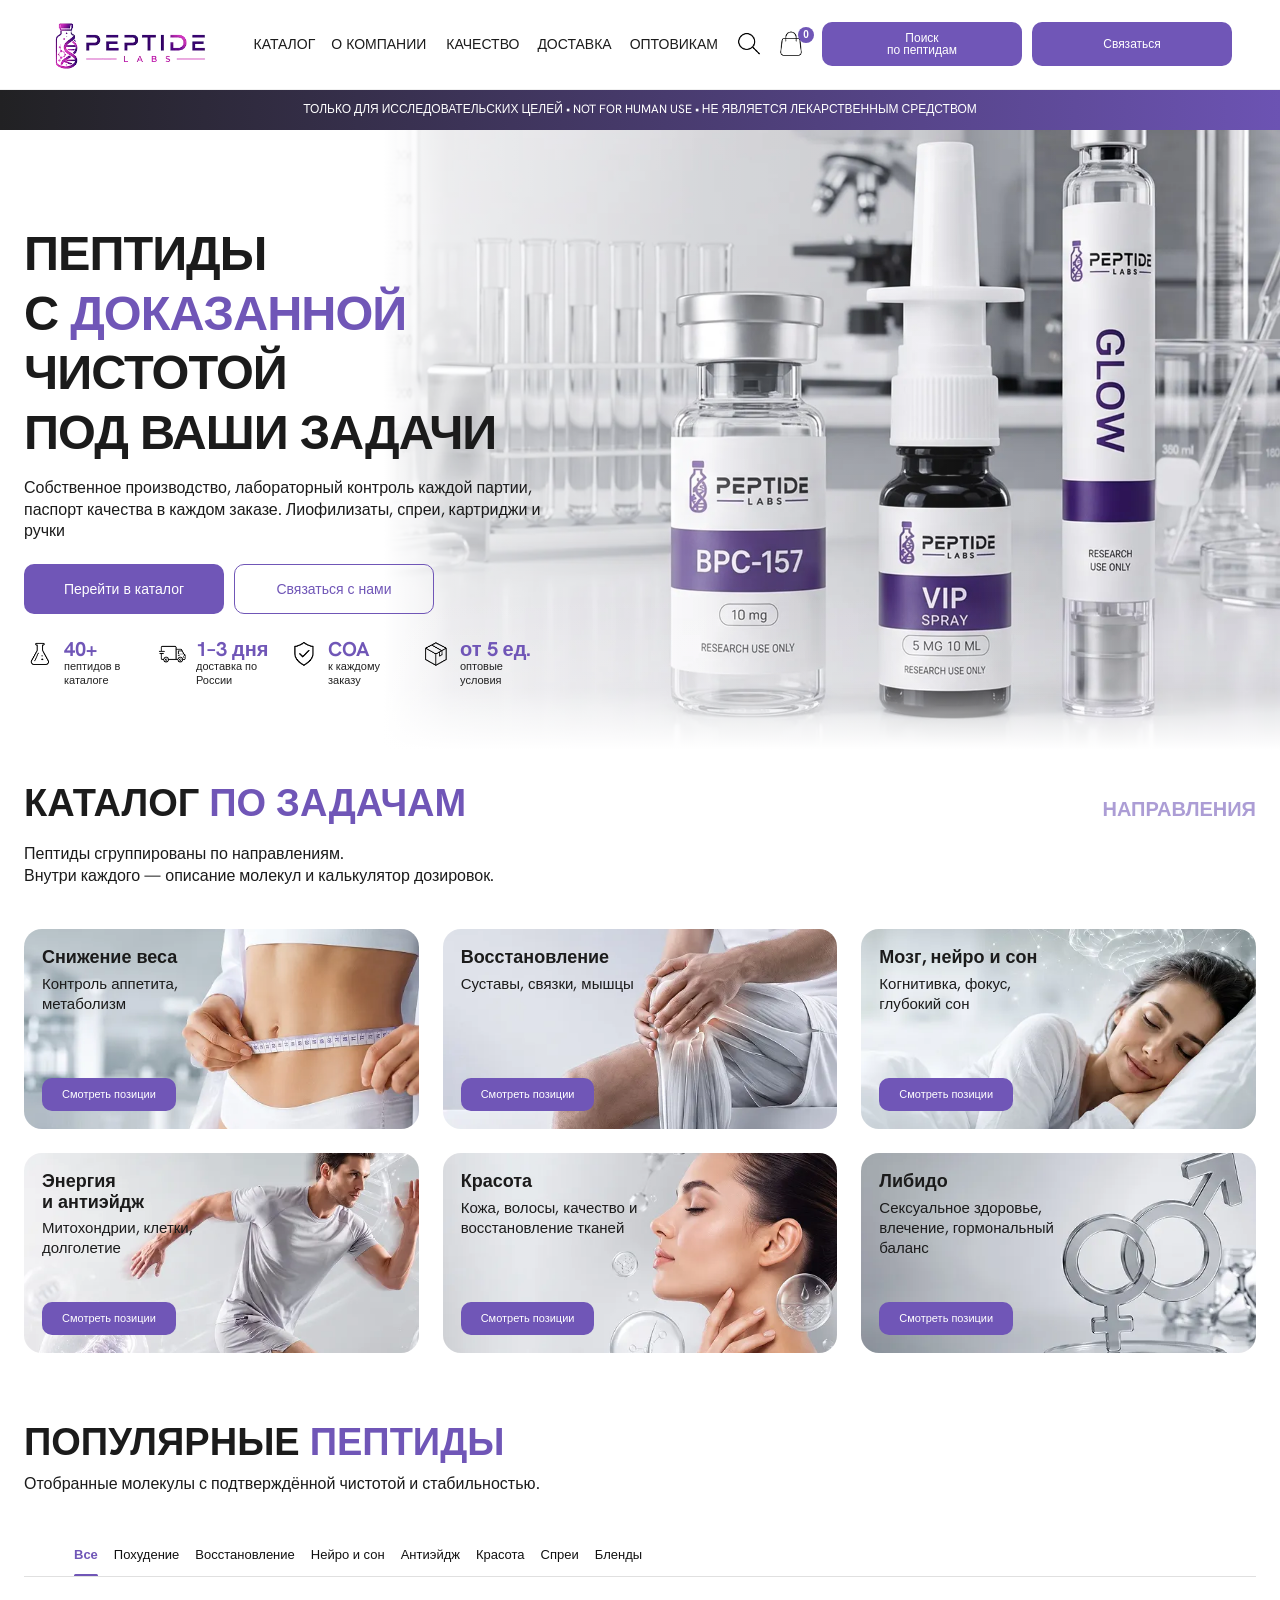
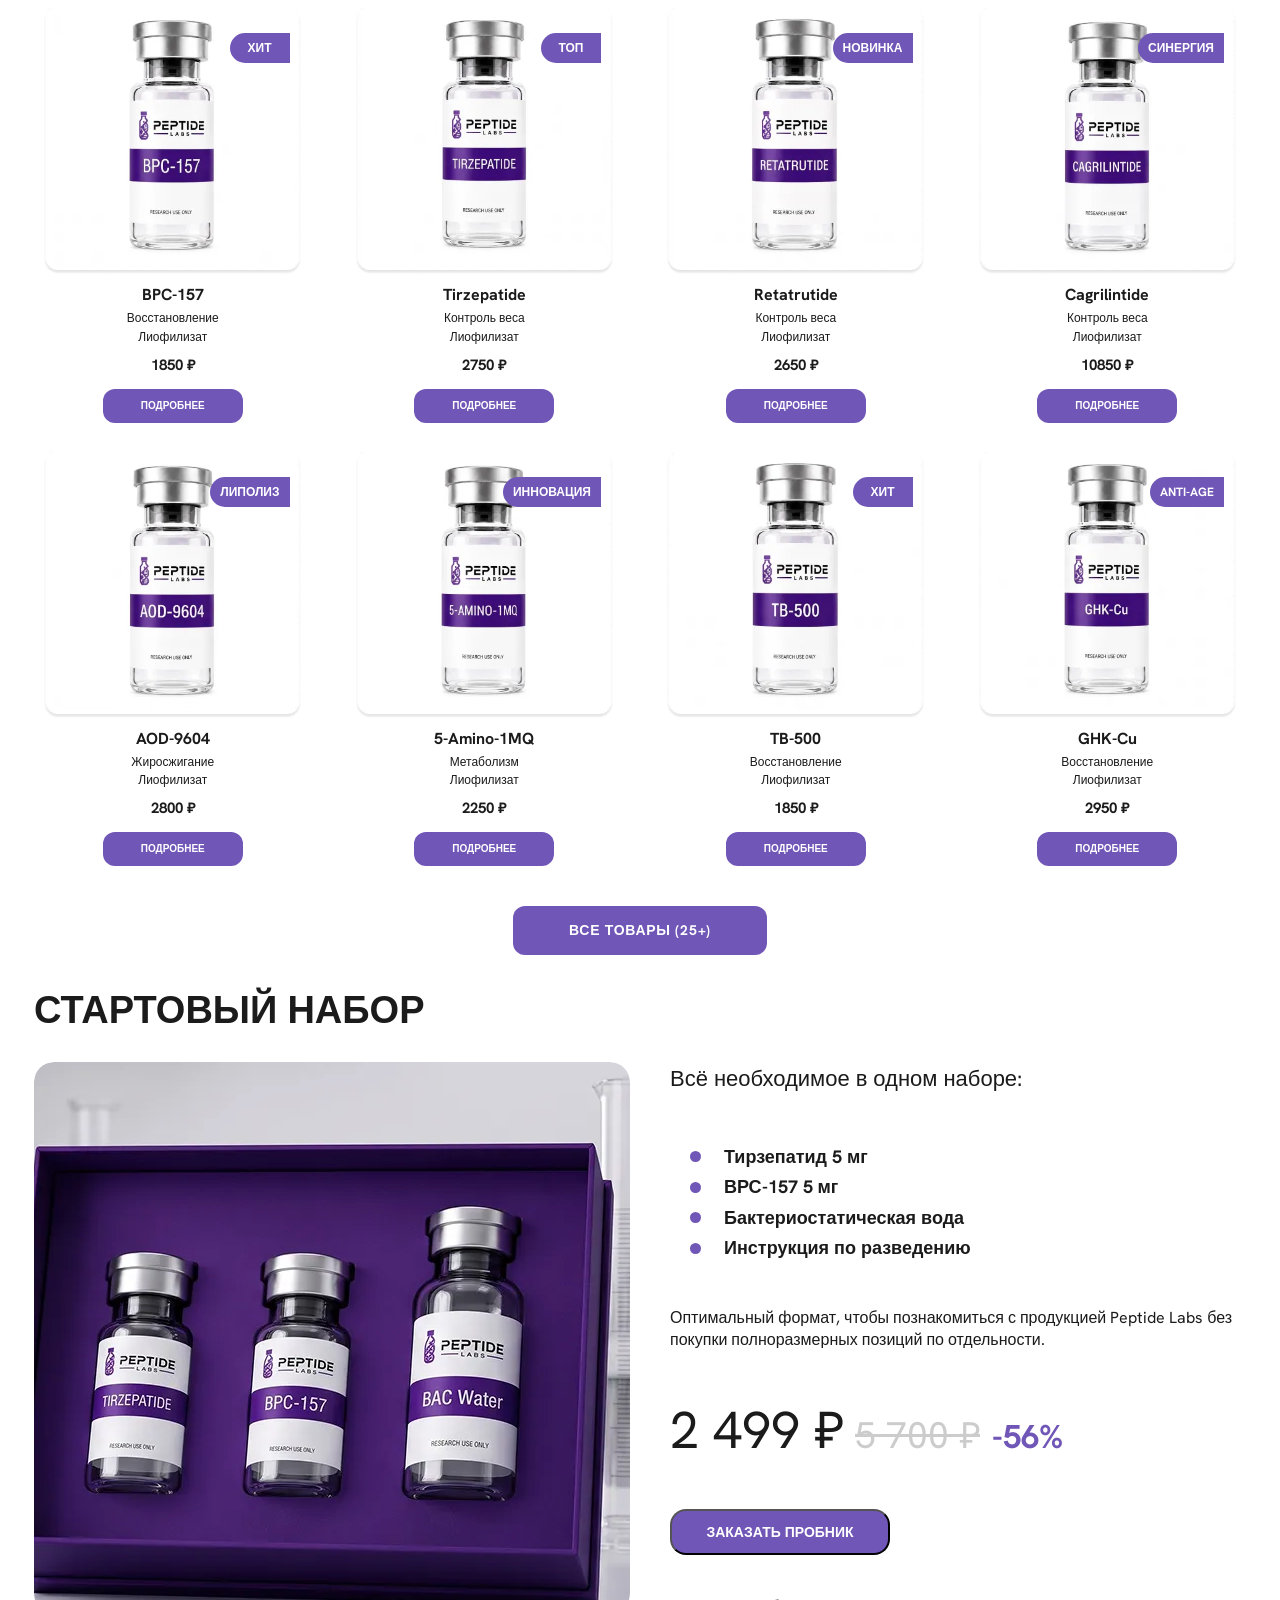
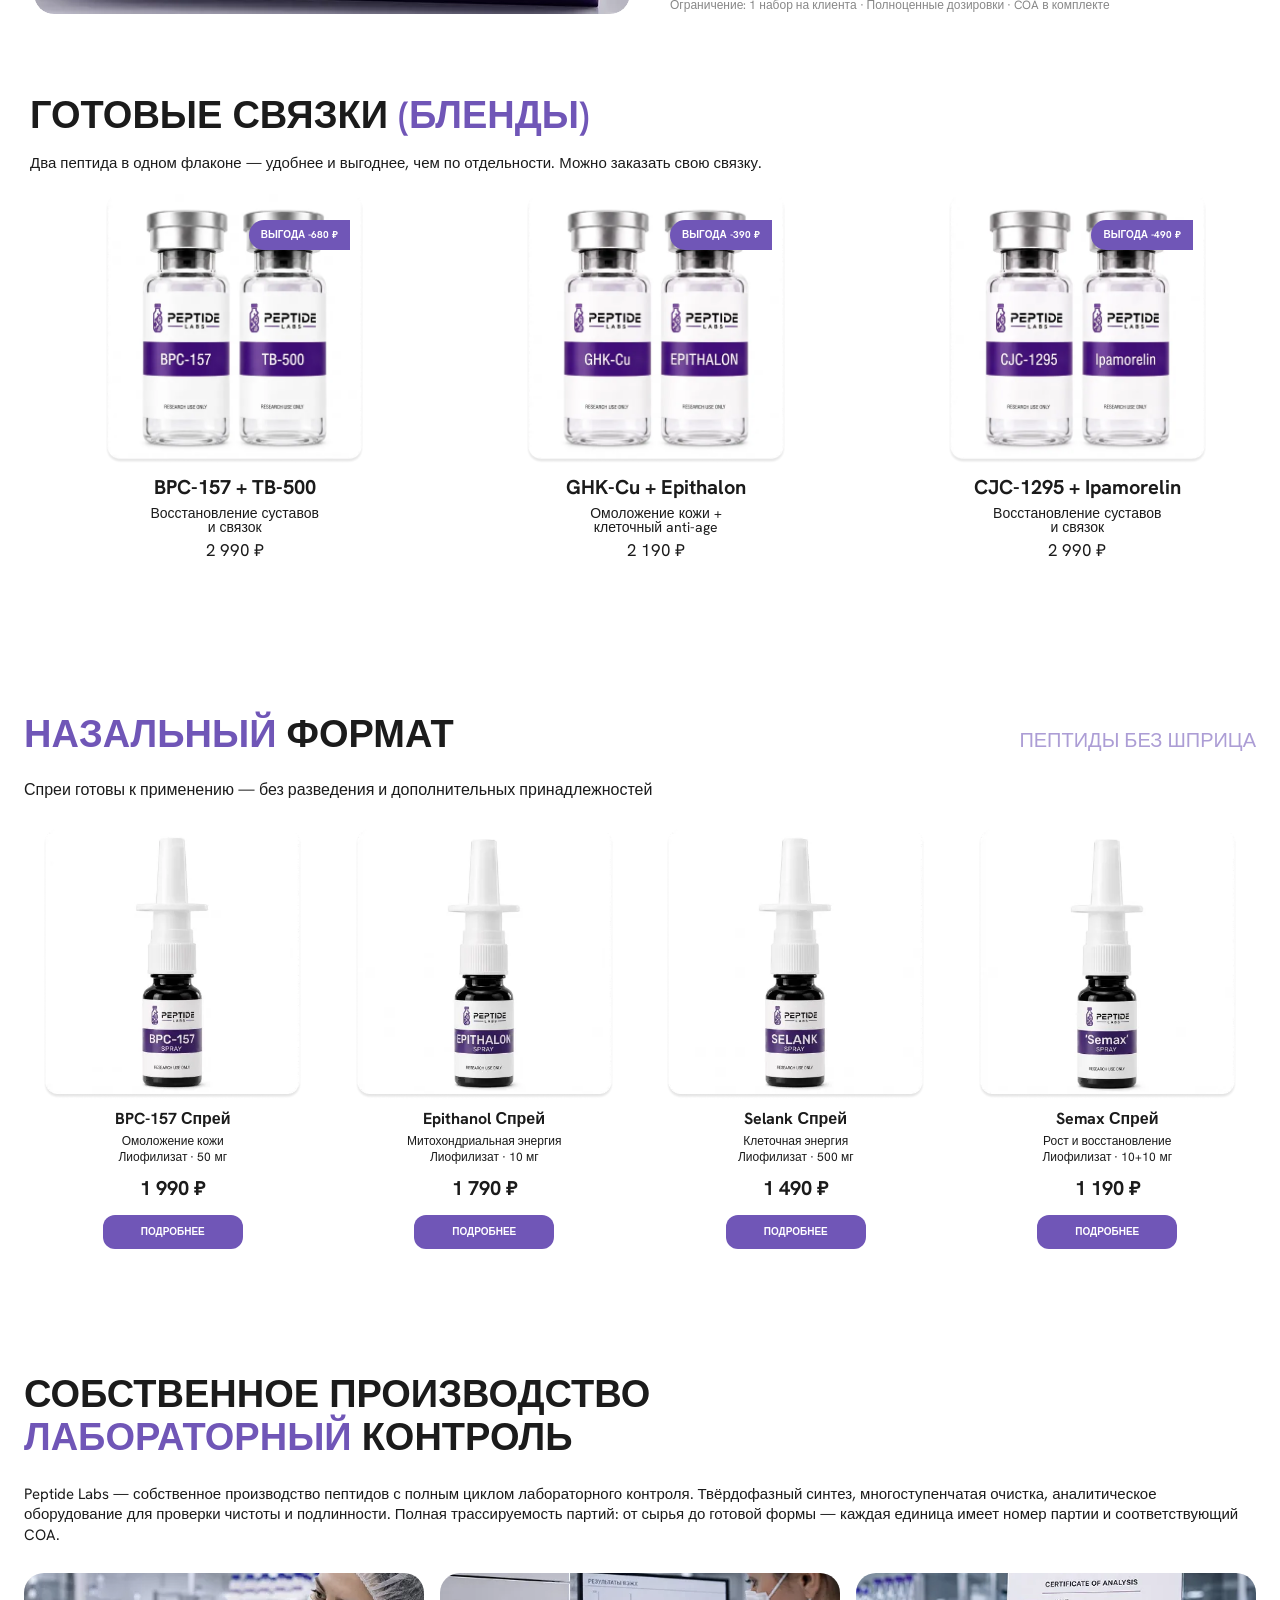
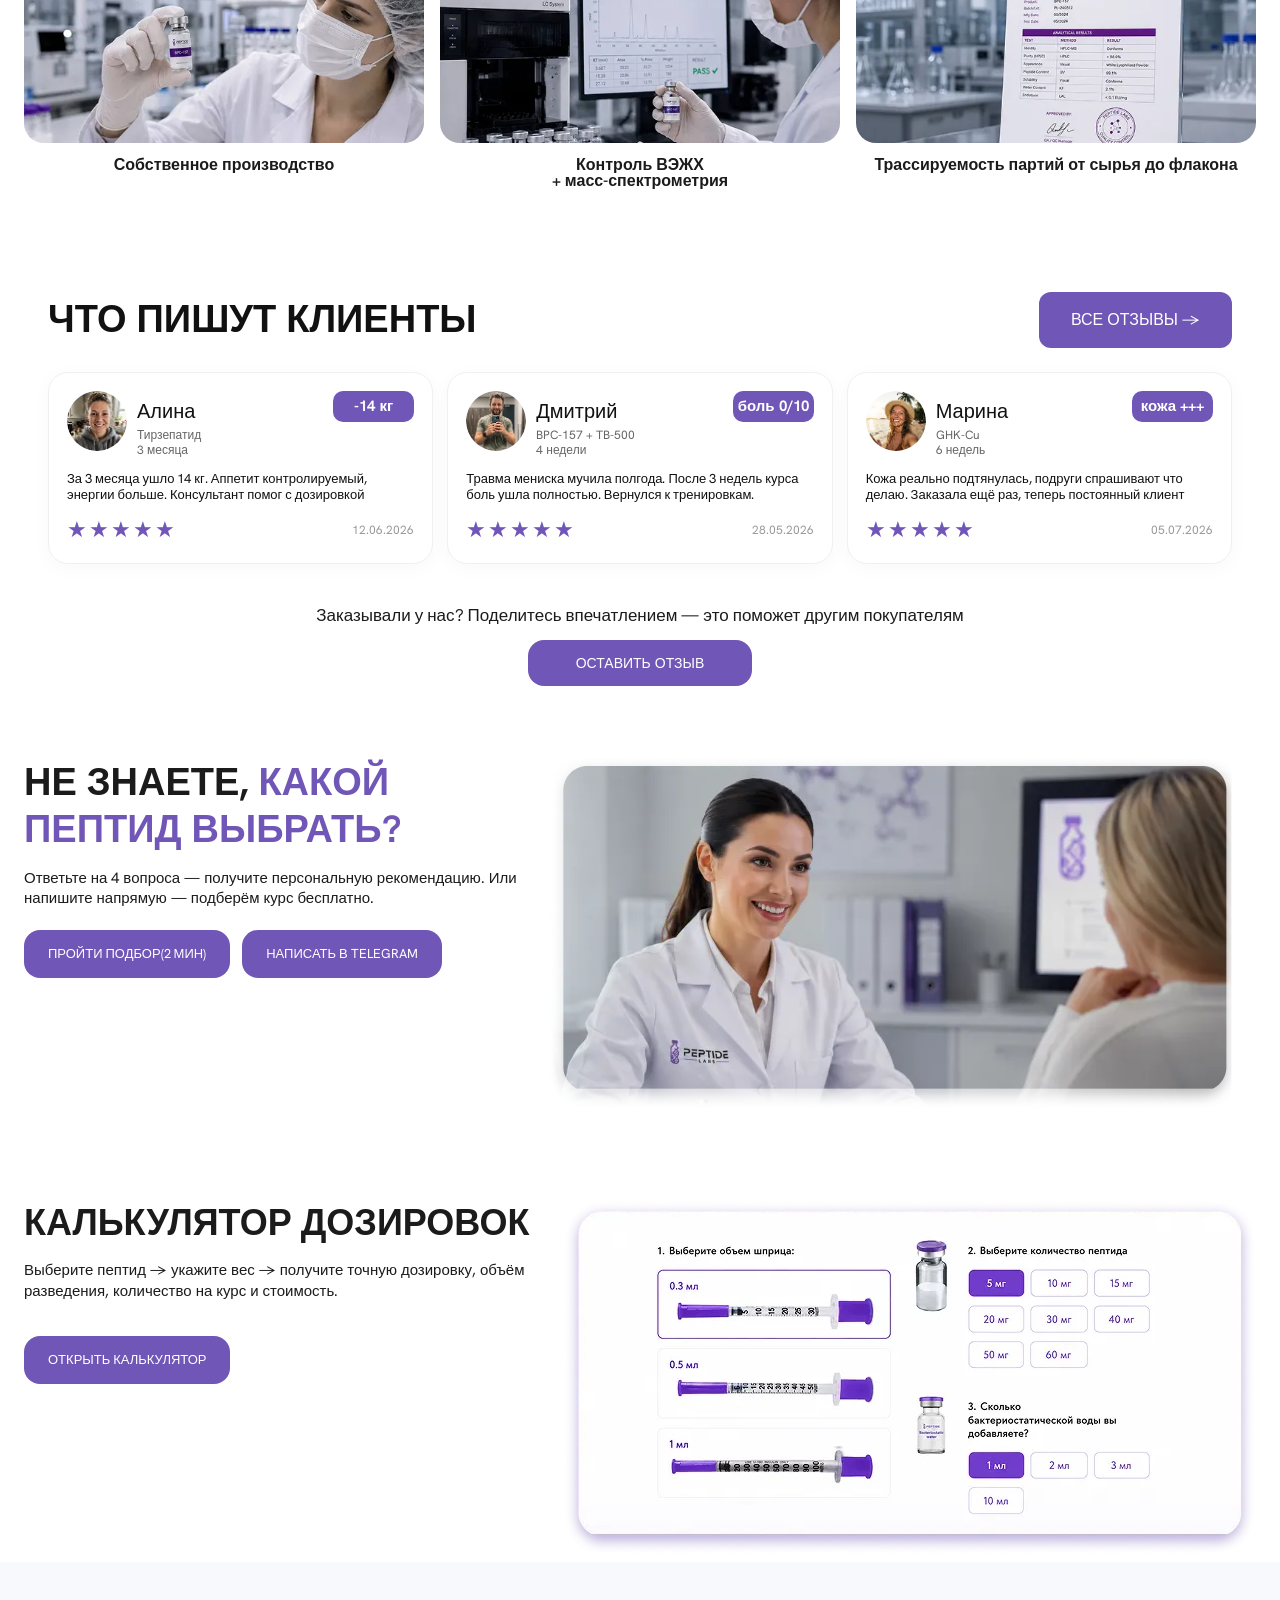
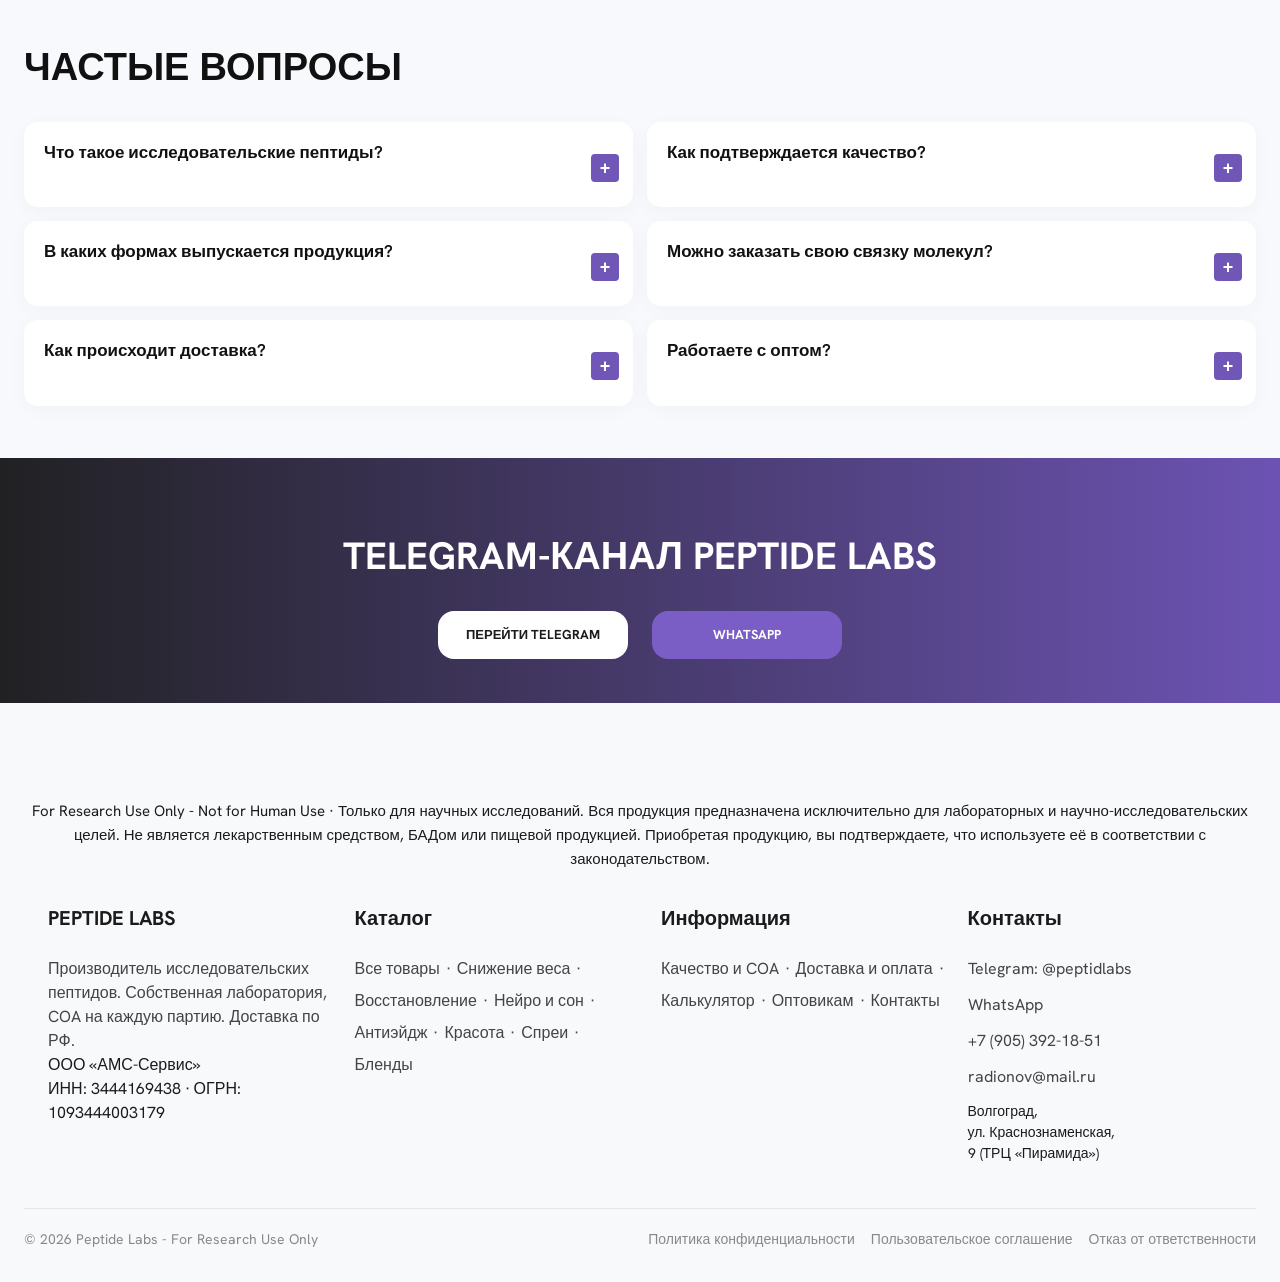
==== commit 070e58ba: "Финальное обновление" ====
--- a/index.html
+++ b/index.html
@@ -95,7 +95,7 @@
       <p class="hero__subtitle">Собственное производство, лабораторный контроль каждой партии, паспорт качества в каждом заказе. Лиофилизаты, спреи, картриджи и ручки</p>
       <div class="hero__actions">
         <a class="btn btn--primary" href="catalog.html">Перейти в каталог</a>
-        <a class="btn btn--outline" href="#contact">Связаться с нами</a>
+        <a class="btn btn--outline" href="#contacts">Связаться с нами</a>
       </div>
       <div class="hero__features">
         <div class="feature-item"><img src="src/hero/flask-image.webp" alt="" class="feature-item__icon" loading="lazy" /><div class="feature-item__text"><strong>40+</strong><span>пептидов в каталоге</span></div></div>
@@ -213,7 +213,7 @@
           <span class="start__pack-discount">-56%</span>
         </div>
 
-        <a href="catalog.html" class="start__pack-btn">ЗАКАЗАТЬ ПРОБНИК</a>
+        <button type="button" class="start__pack-btn" id="starter-pack-btn">ЗАКАЗАТЬ ПРОБНИК</button>
 
         <p class="start__pack-note">
           Ограничение: 1 набор на клиента · Полноценные дозировки · COA в комплекте
@@ -432,8 +432,8 @@
           Ответьте на 4 вопроса — получите персональную рекомендацию. Или напишите напрямую — подберём курс бесплатно.
         </p>
         <div class="quiz__actions">
-          <a href="#" class="quiz__btn">ПРОЙТИ ПОДБОР(2 МИН)</a>
-          <a href="#" class="quiz__btn">НАПИСАТЬ В TELEGRAM</a>
+          <a href="https://t.me/peptidlabs" class="quiz__btn">ПРОЙТИ ПОДБОР(2 МИН)</a>
+          <a href="https://t.me/peptidlabs" class="quiz__btn">НАПИСАТЬ В TELEGRAM</a>
         </div>
       </div>
       <div class="quiz__media">
@@ -512,7 +512,7 @@
     <h2 class="social-promo__title">TELEGRAM-КАНАЛ PEPTIDE LABS</h2>
     
     <div class="social-promo__actions">
-      <a href="#" class="social-promo__btn social-promo__btn--white">ПЕРЕЙТИ TELEGRAM</a>
+      <a href="https://t.me/peptidlabs" class="social-promo__btn social-promo__btn--white">ПЕРЕЙТИ TELEGRAM</a>
       <a href="#" class="social-promo__btn social-promo__btn--purple">WHATSAPP</a>
     </div>
   </div>
@@ -555,7 +555,7 @@
         <ul class="footer__list footer__list--inline">
           <li><a href="catalog.html" class="footer__link">Качество и COA</a></li>
           <li><a href="#" class="footer__link">Доставка и оплата</a></li>
-          <li><a href="#" class="footer__link">Калькулятор</a></li>
+          <li><a href="#calculator" class="footer__link">Калькулятор</a></li>
           <li><a href="business.html" class="footer__link">Оптовикам</a></li>
           <li><a href="#" class="footer__link">Контакты</a></li>
         </ul>
@@ -564,7 +564,7 @@
       <div class="footer__col">
         <h4 class="footer__title">Контакты</h4>
         <ul class="footer__list">
-          <li><a href="https://t.me/peptidelabs" target="_blank" rel="noopener noreferrer" class="footer__link">Telegram: @peptidelabs</a></li>
+          <li><a href="https://t.me/peptidlabs" target="_blank" rel="noopener noreferrer" class="footer__link">Telegram: @peptidlabs</a></li>
           <li><a href="https://wa.me/79053921851" target="_blank" rel="noopener noreferrer" class="footer__link">WhatsApp</a></li>
           <li><a href="tel:+79053921851" class="footer__link">+7 (905) 392-18-51</a></li>
           <li><a href="mailto:radionov@mail.ru" class="footer__link">radionov@mail.ru</a></li>
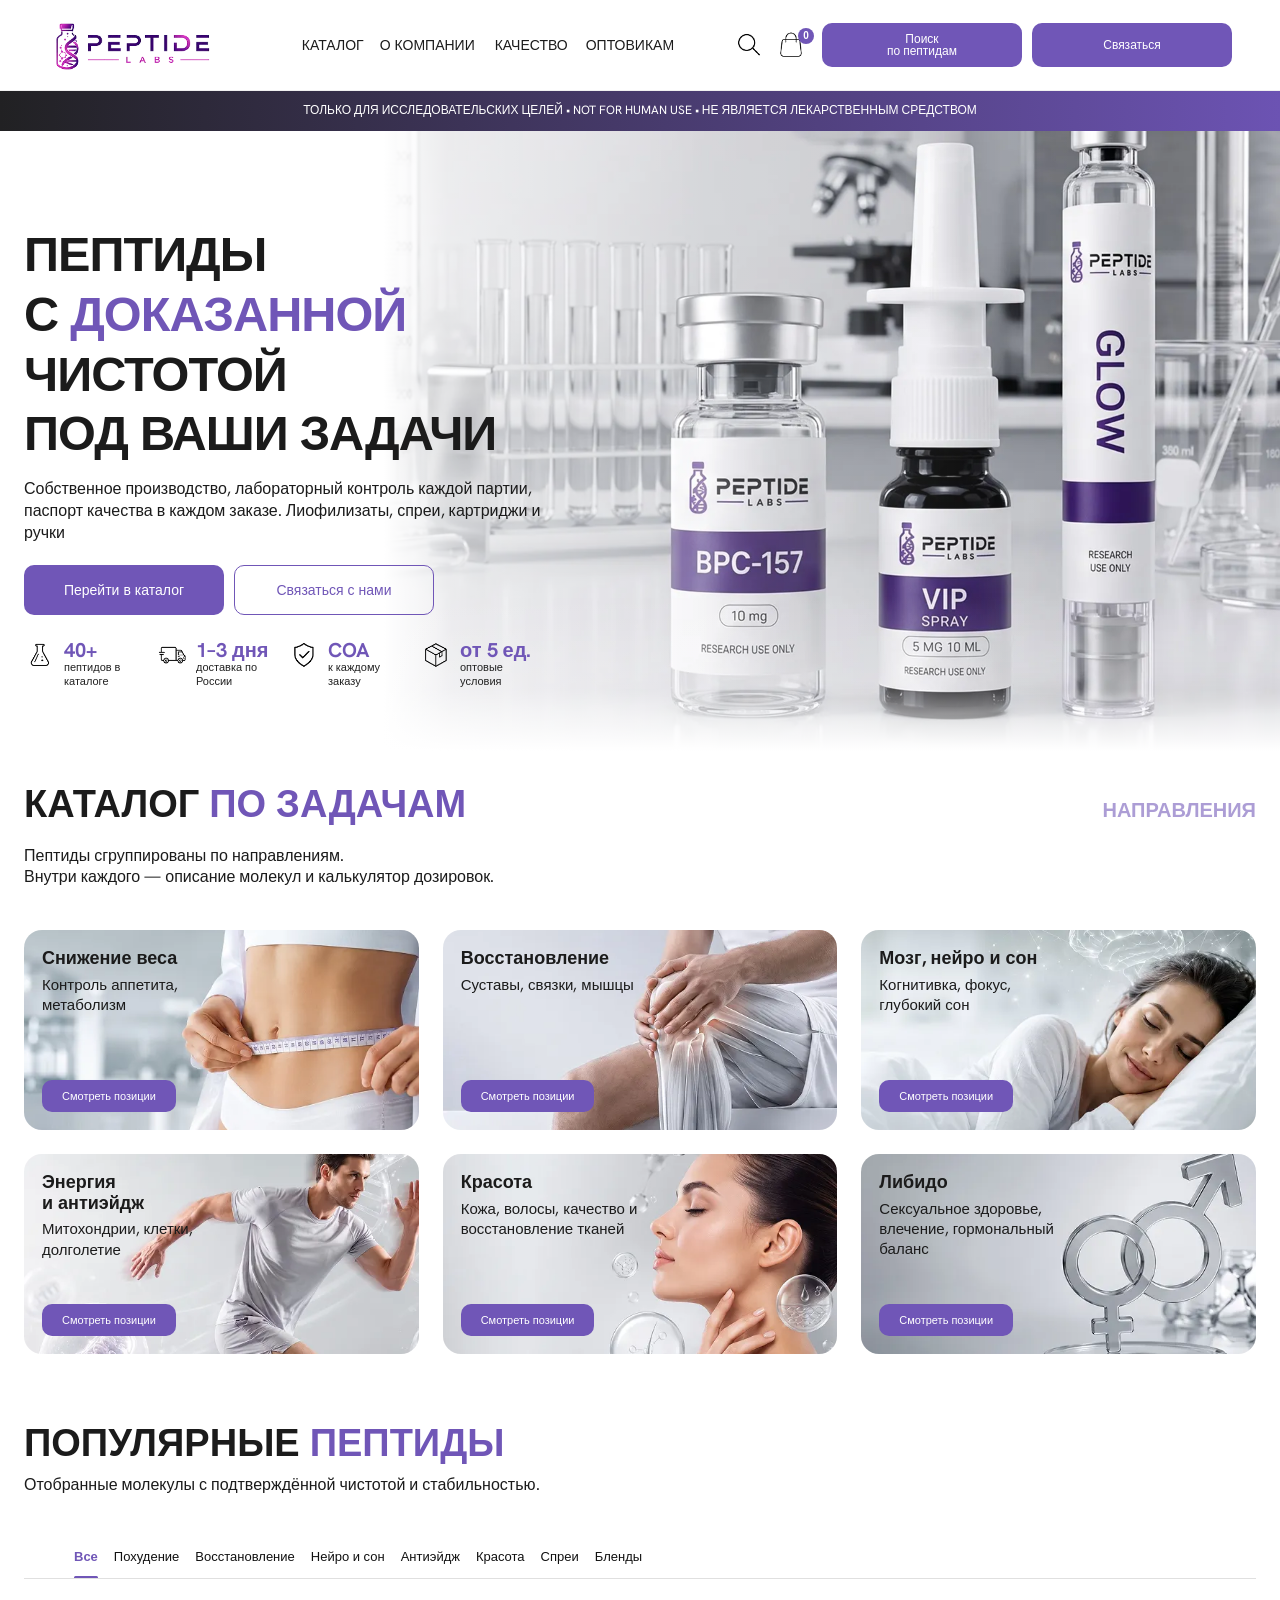
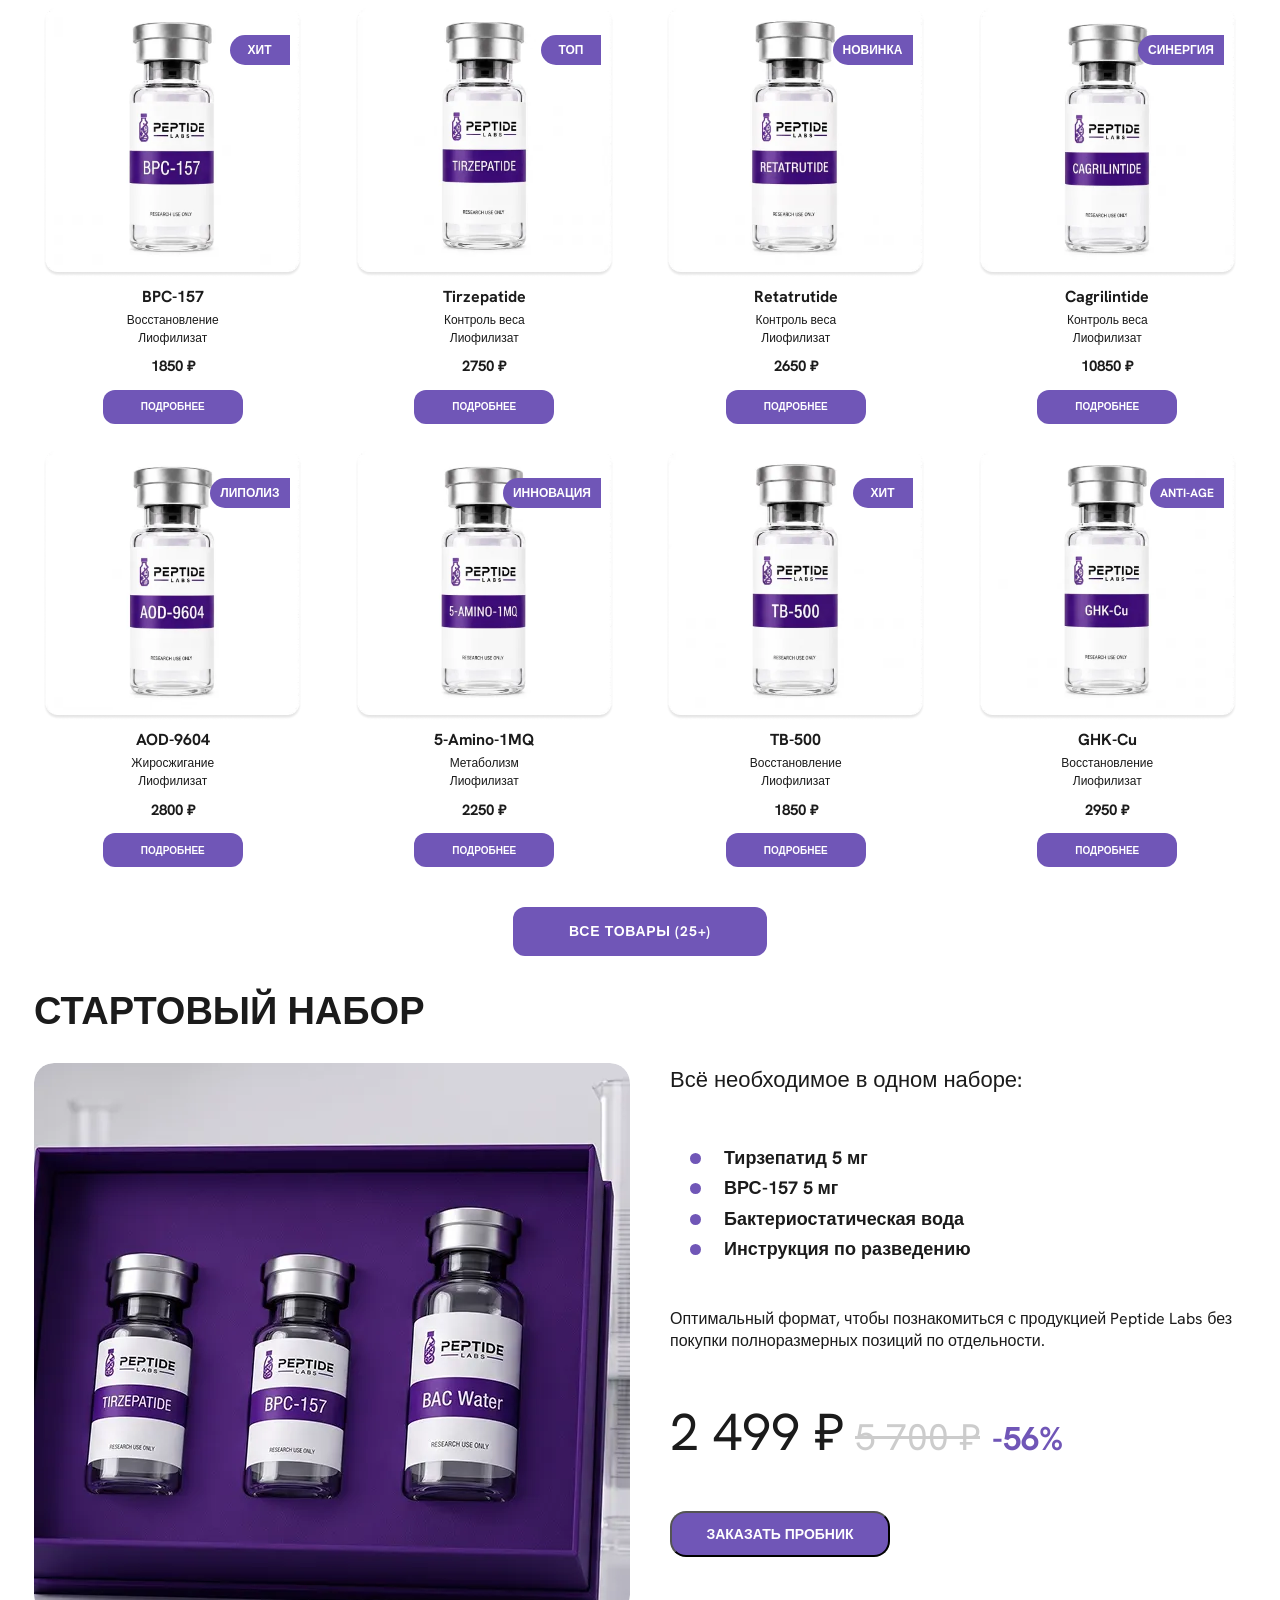
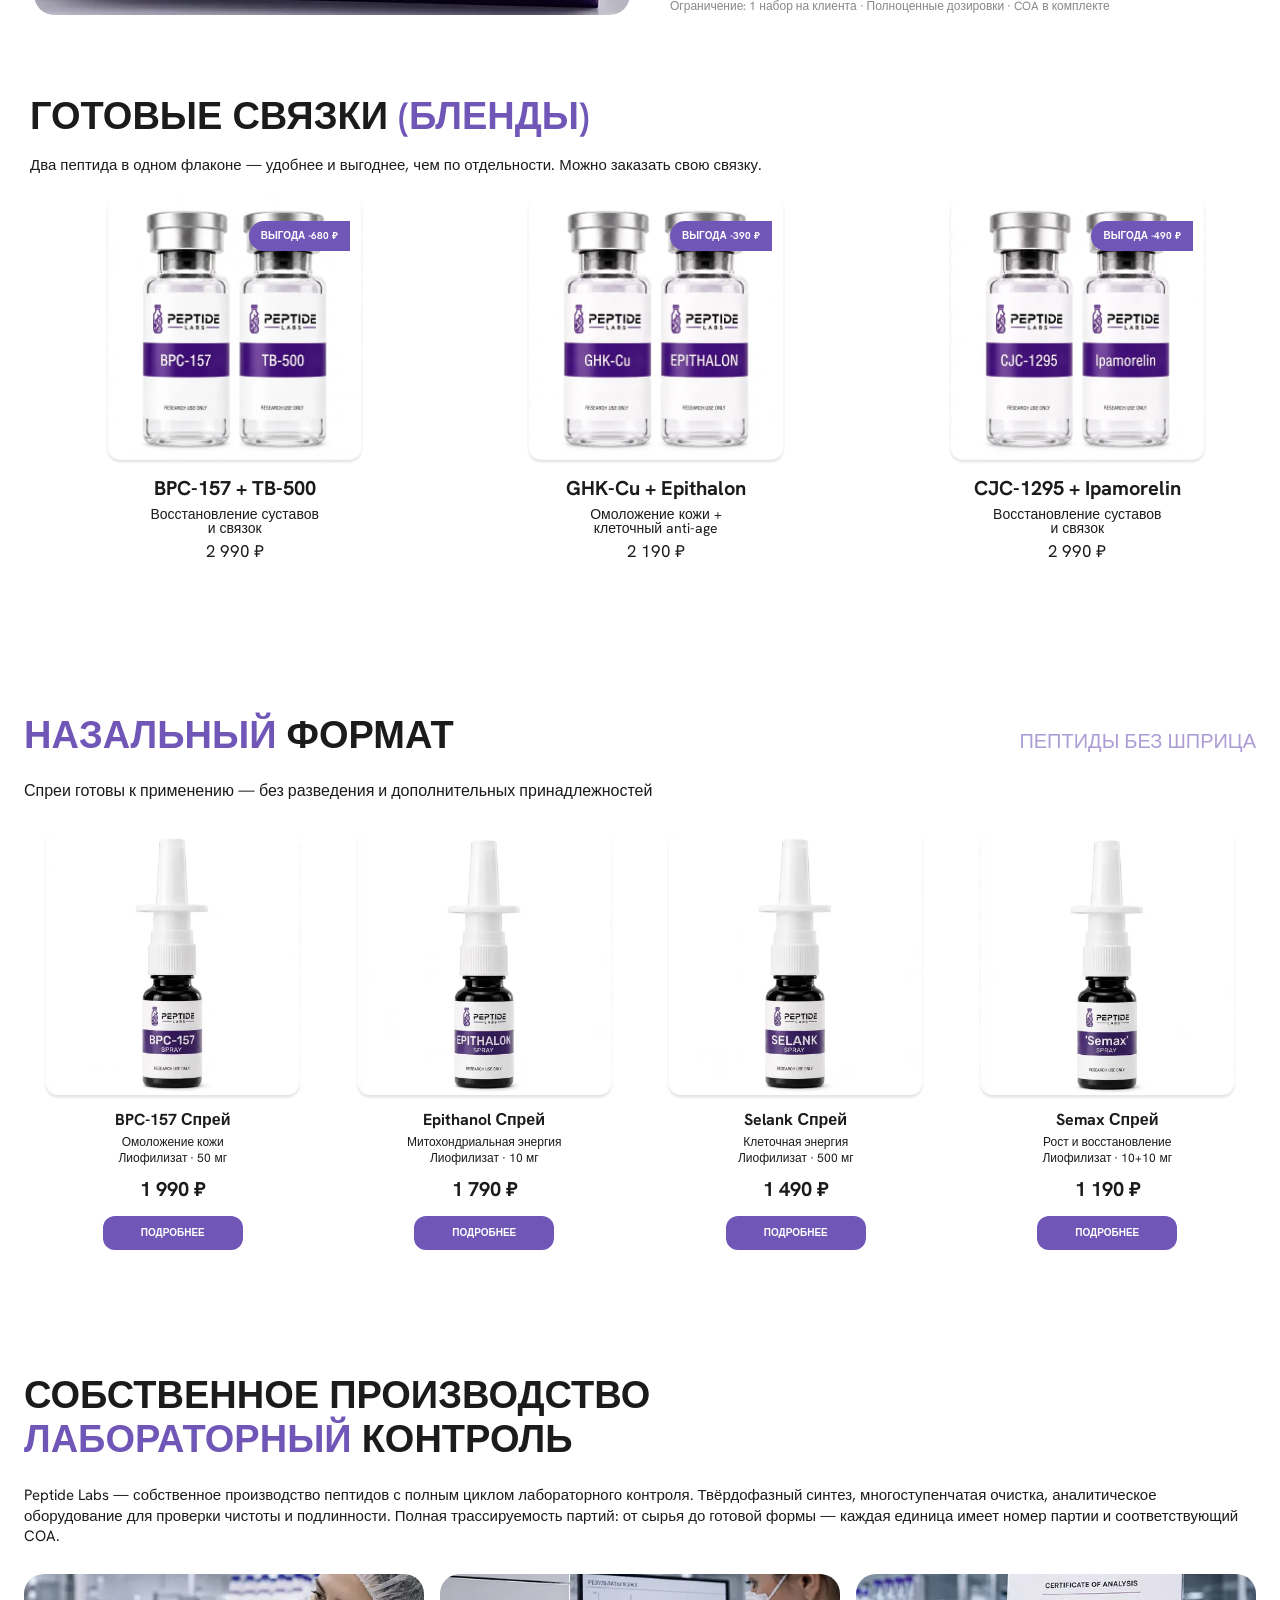
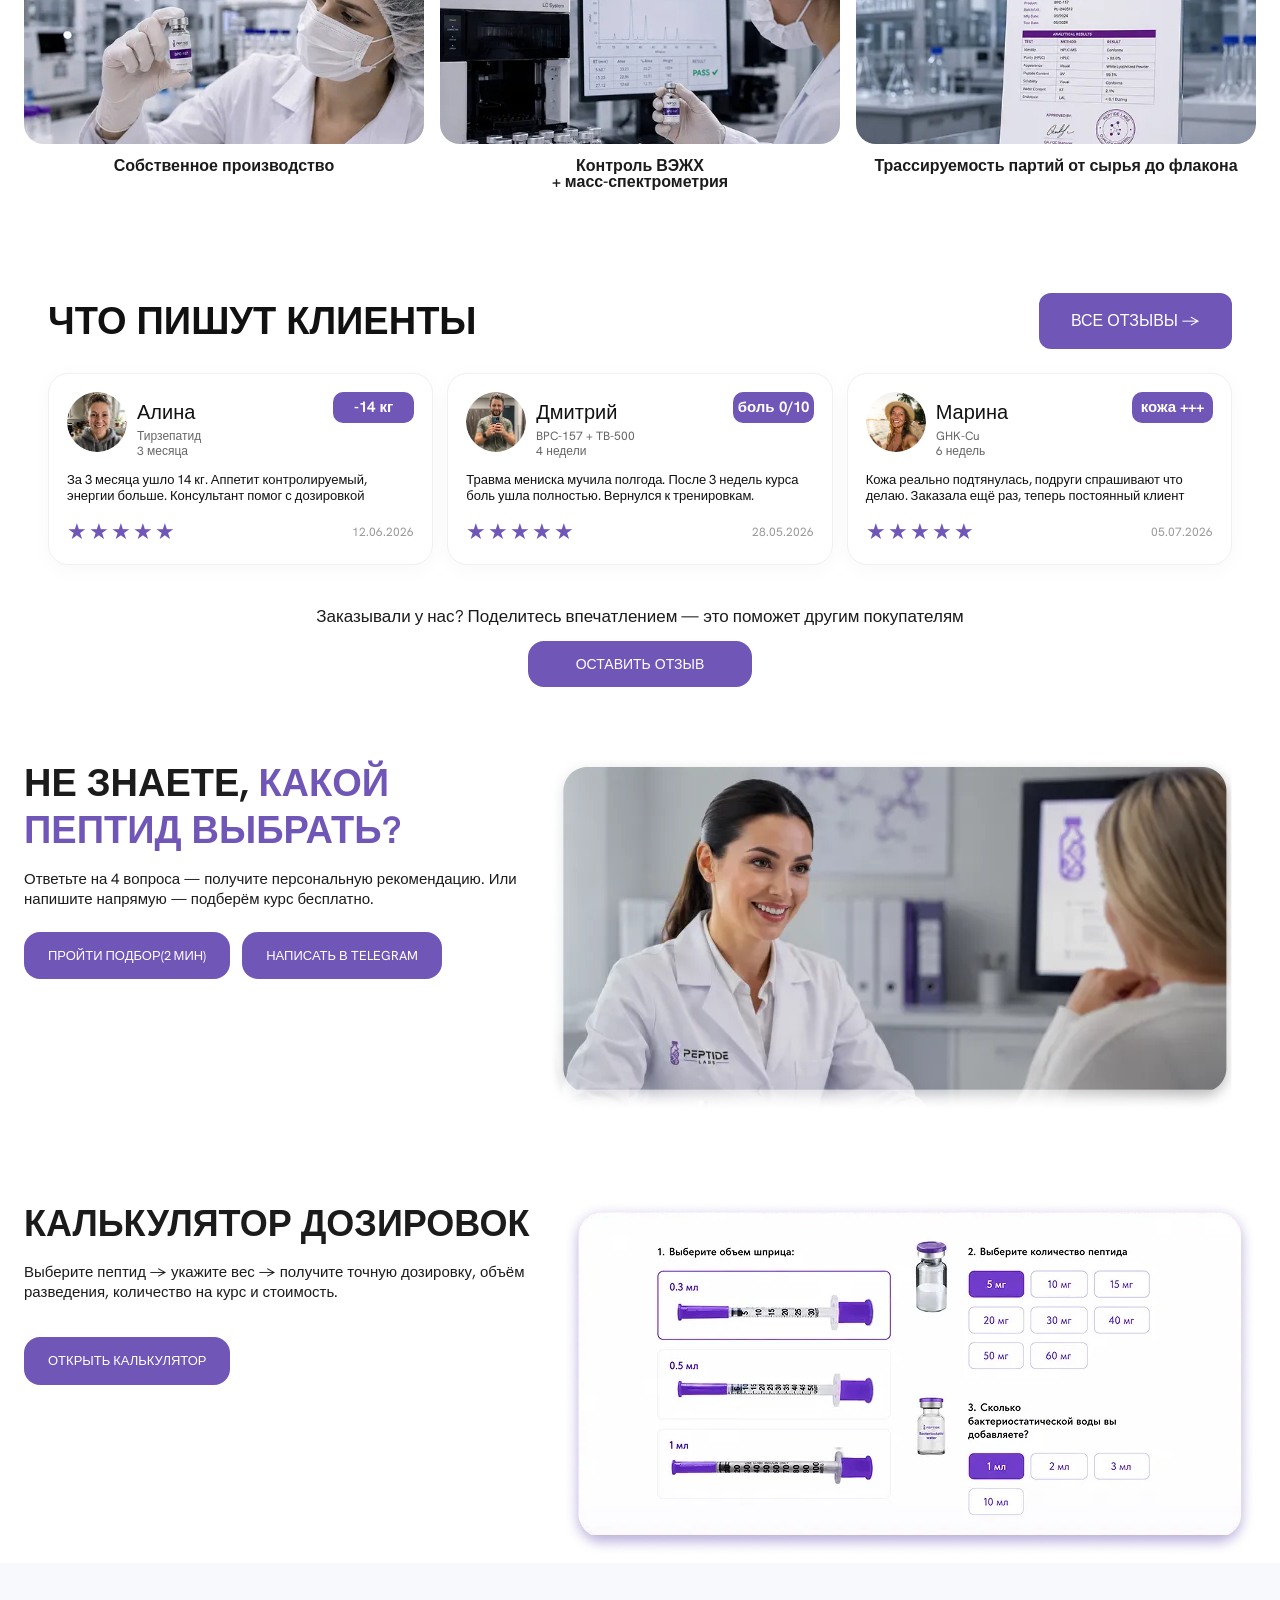
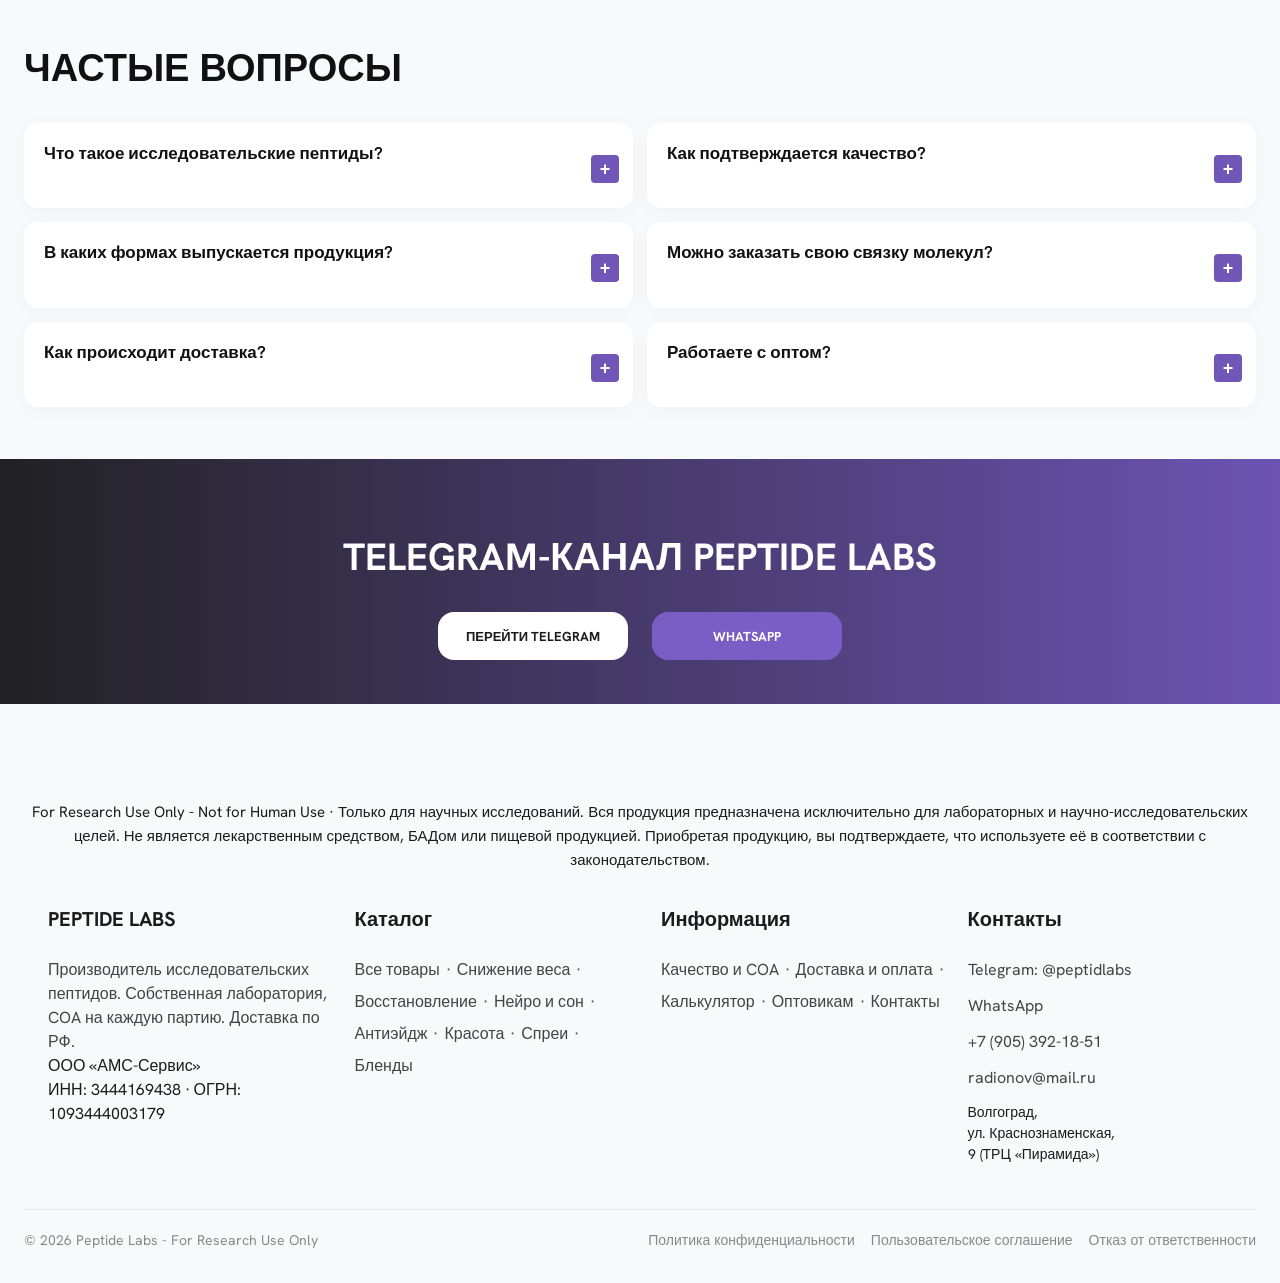
==== commit e59a2c09: "Изменение хедера и качества фото" ====
--- a/index.html
+++ b/index.html
@@ -29,7 +29,6 @@
         <li><a class="nav__link" href="catalog.html">Каталог</a></li>
         <li><a class="nav__link" href="about.html">О компании</a></li>
         <li><a class="nav__link" href="quality.html">Качество</a></li>
-        <li><a class="nav__link" href="#delivery">Доставка</a></li>
         <li><a class="nav__link" href="business.html">Оптовикам</a></li>
       </ul>
     </nav>
@@ -72,7 +71,6 @@
         <li><a class="mobile-menu__link" href="catalog.html">Каталог</a></li>
         <li><a class="mobile-menu__link" href="about.html">О компании</a></li>
         <li><a class="mobile-menu__link" href="quality.html">Качество</a></li>
-        <li><a class="mobile-menu__link" href="#delivery">Доставка</a></li>
         <li><a class="mobile-menu__link" href="business.html">Оптовикам</a></li>
       </ul>
       <div class="mobile-menu__actions">
@@ -90,7 +88,7 @@
 <section class="hero" id="hero">
   <div class="container hero__inner">
     <div class="hero__content">
-      <img src="src/hero/mobile-hero-image (2).webp" fetchpriority="high" alt="Hero" class="hero-mobile-img">
+      <img src="src/hero/hero-image.webp" fetchpriority="high" alt="Hero" class="hero-mobile-img">
       <h1 class="hero__title">Пептиды <br>с <span>доказанной</span> <br>чистотой <br>под ваши задачи</h1>
       <p class="hero__subtitle">Собственное производство, лабораторный контроль каждой партии, паспорт качества в каждом заказе. Лиофилизаты, спреи, картриджи и ручки</p>
       <div class="hero__actions">
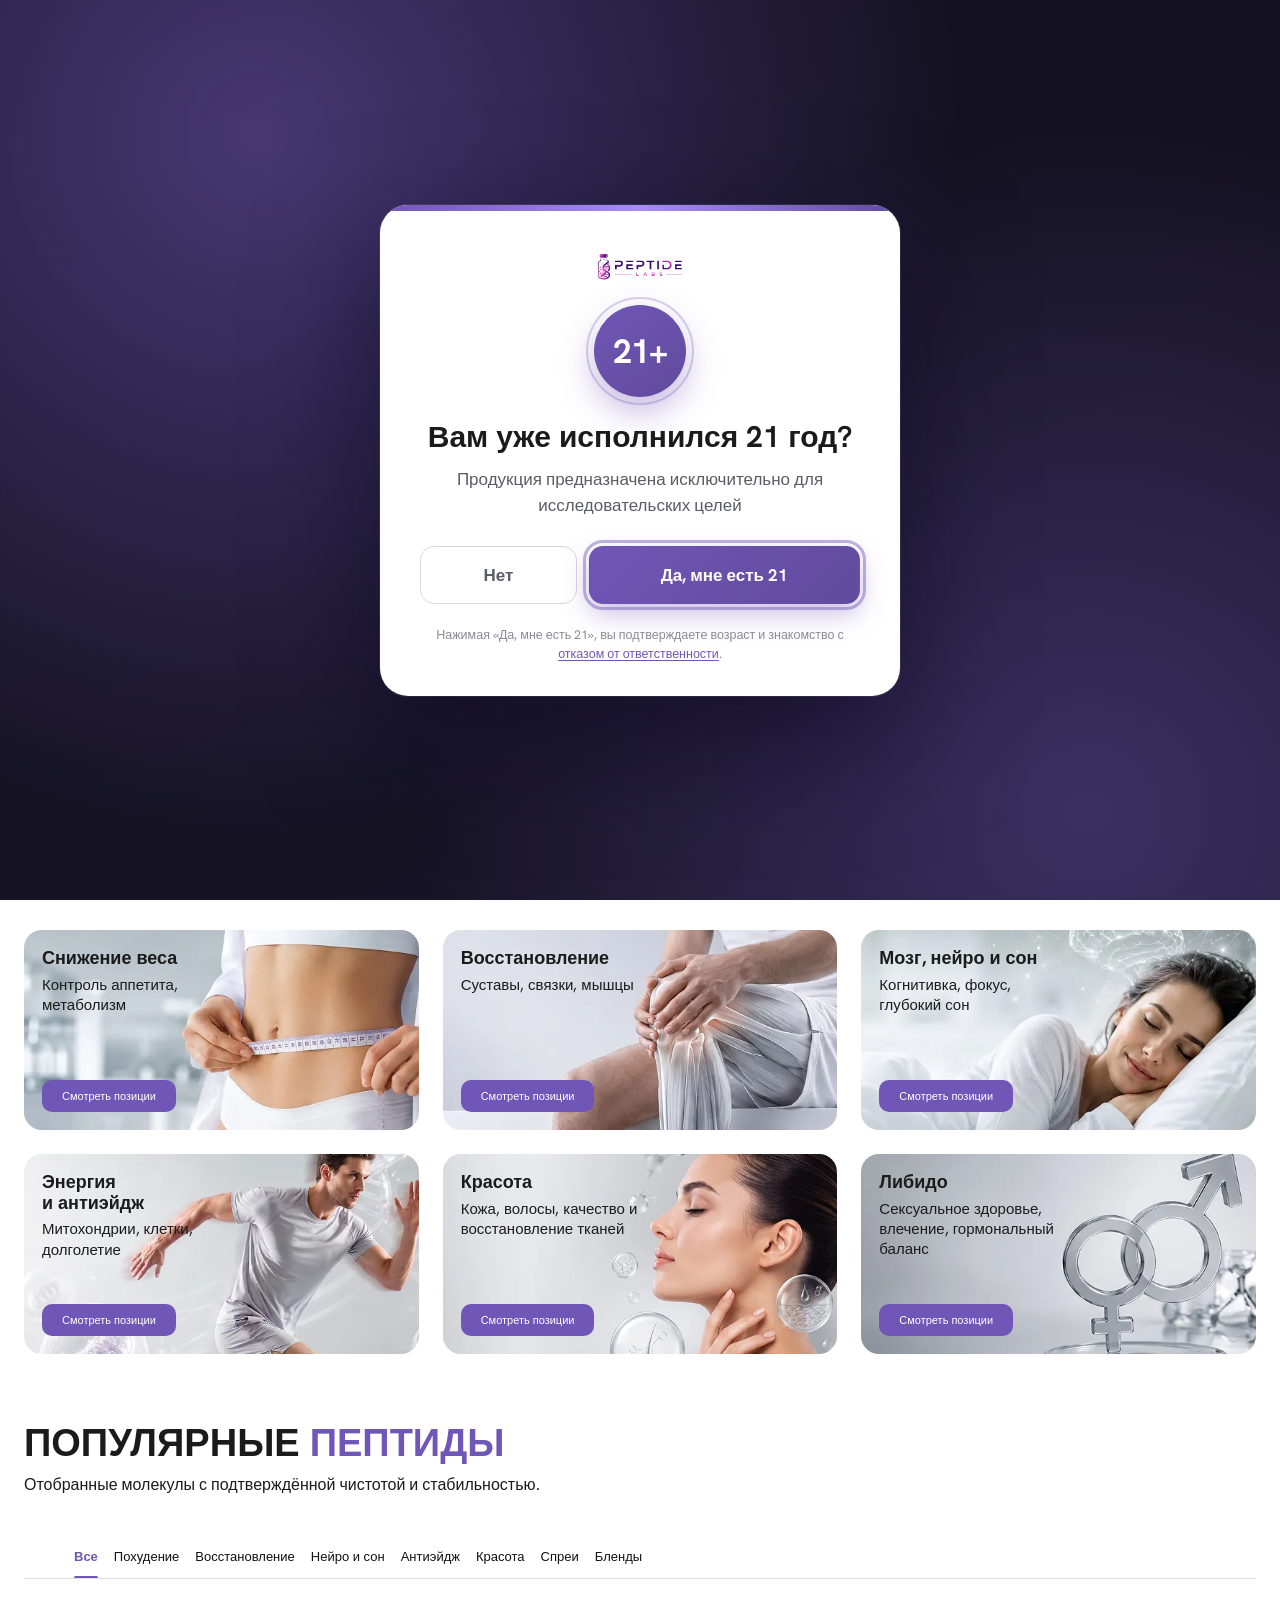
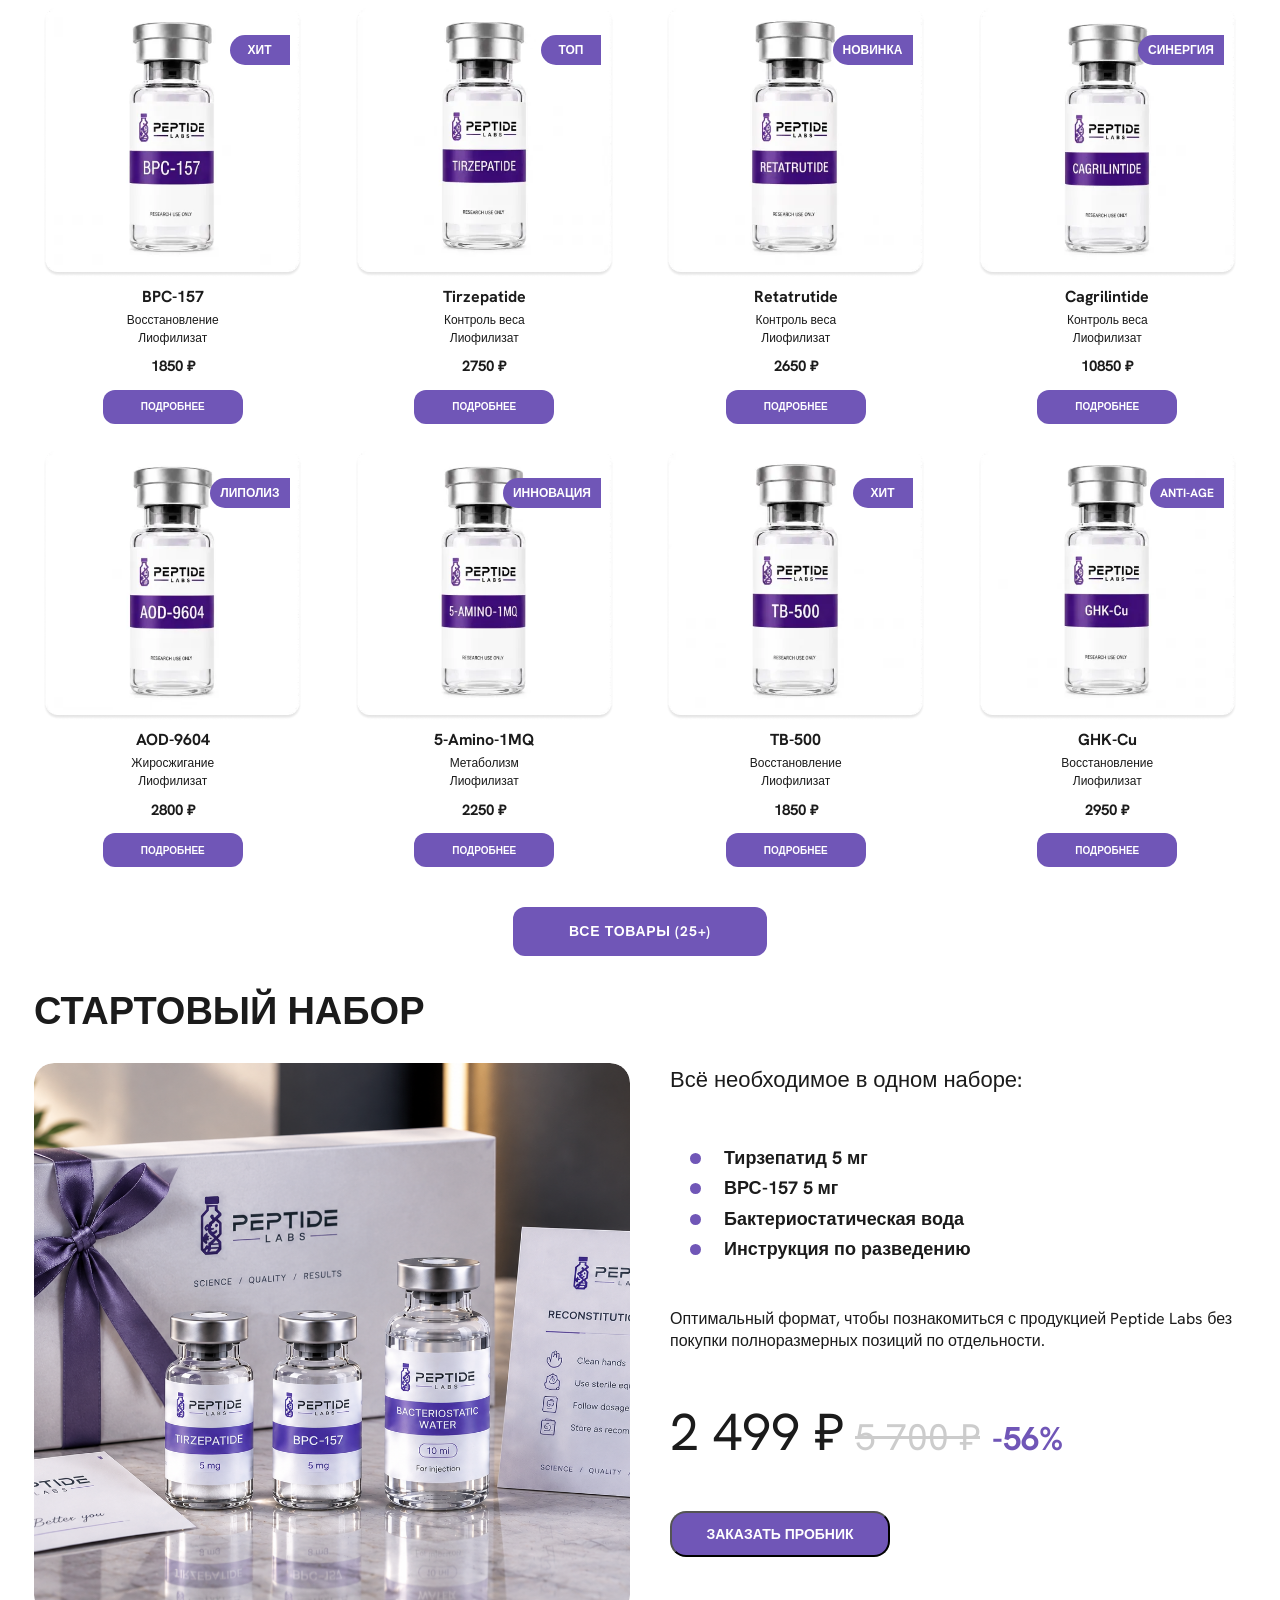
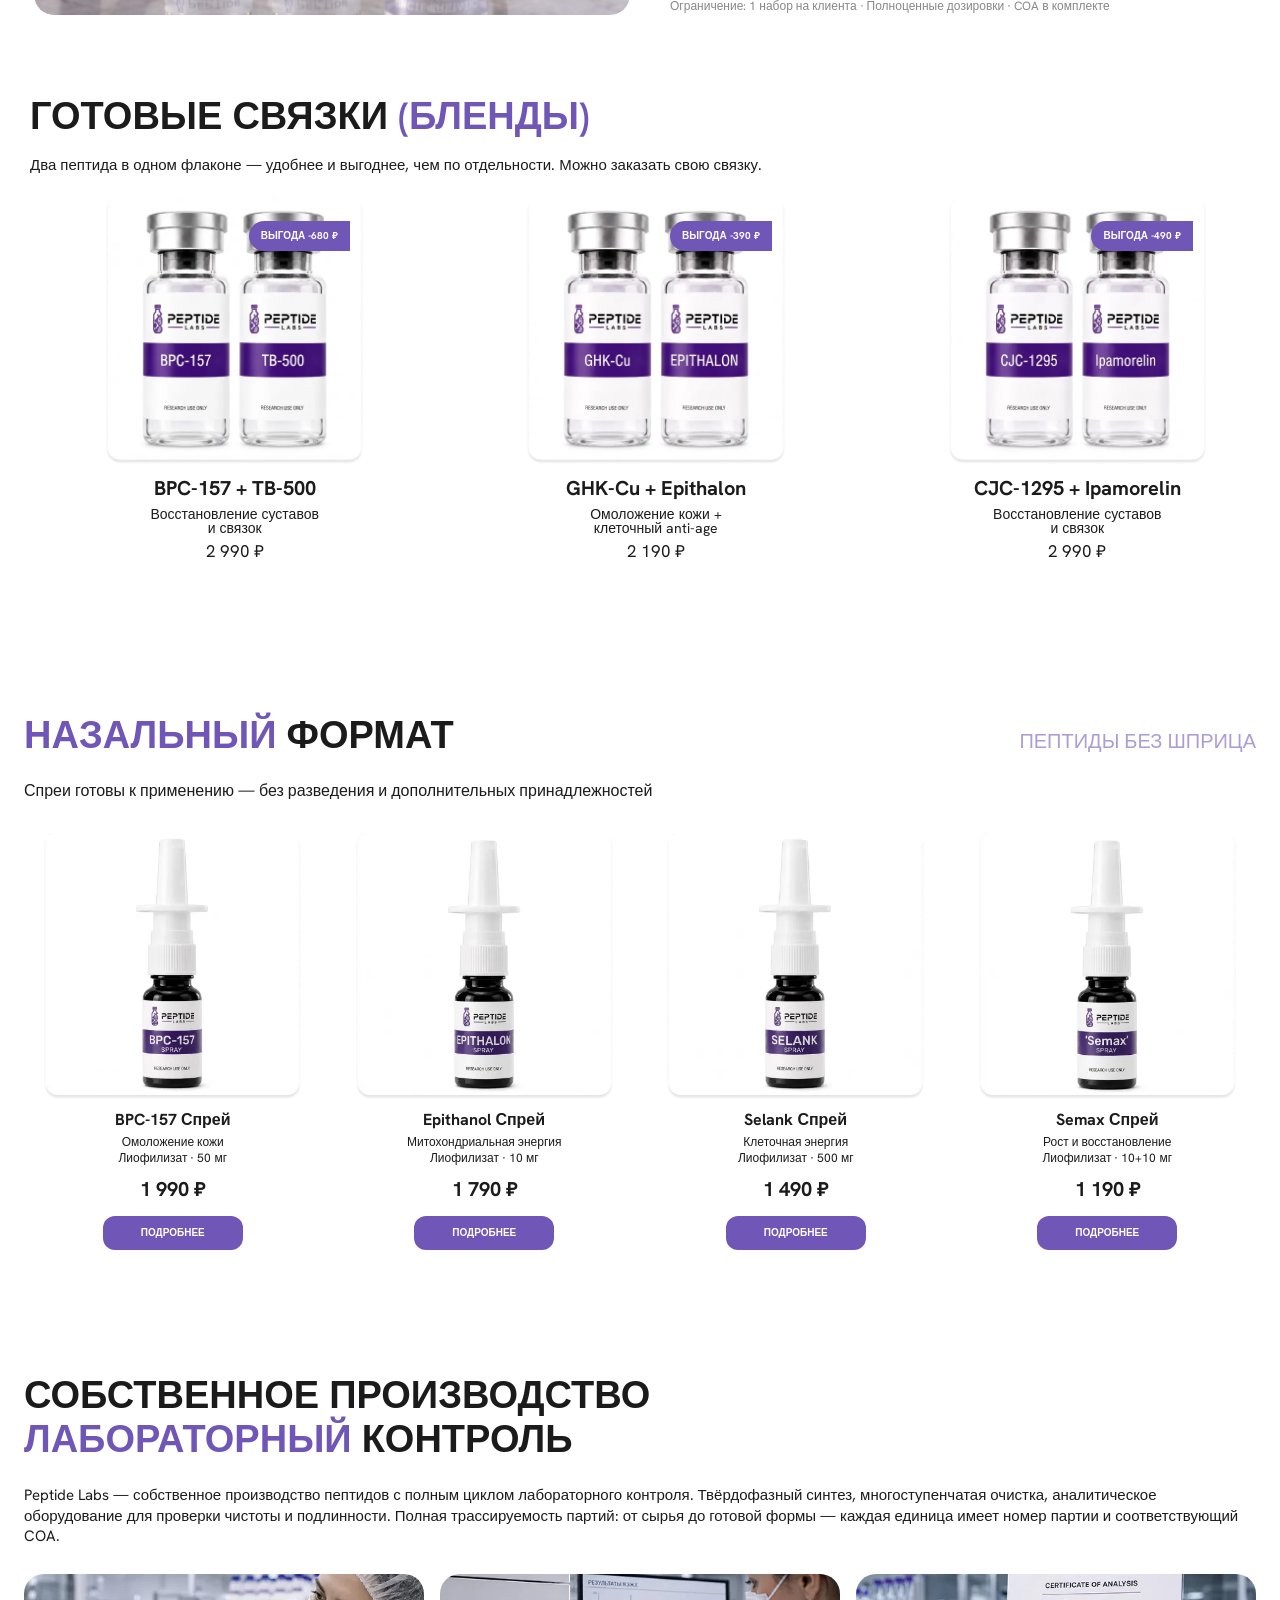
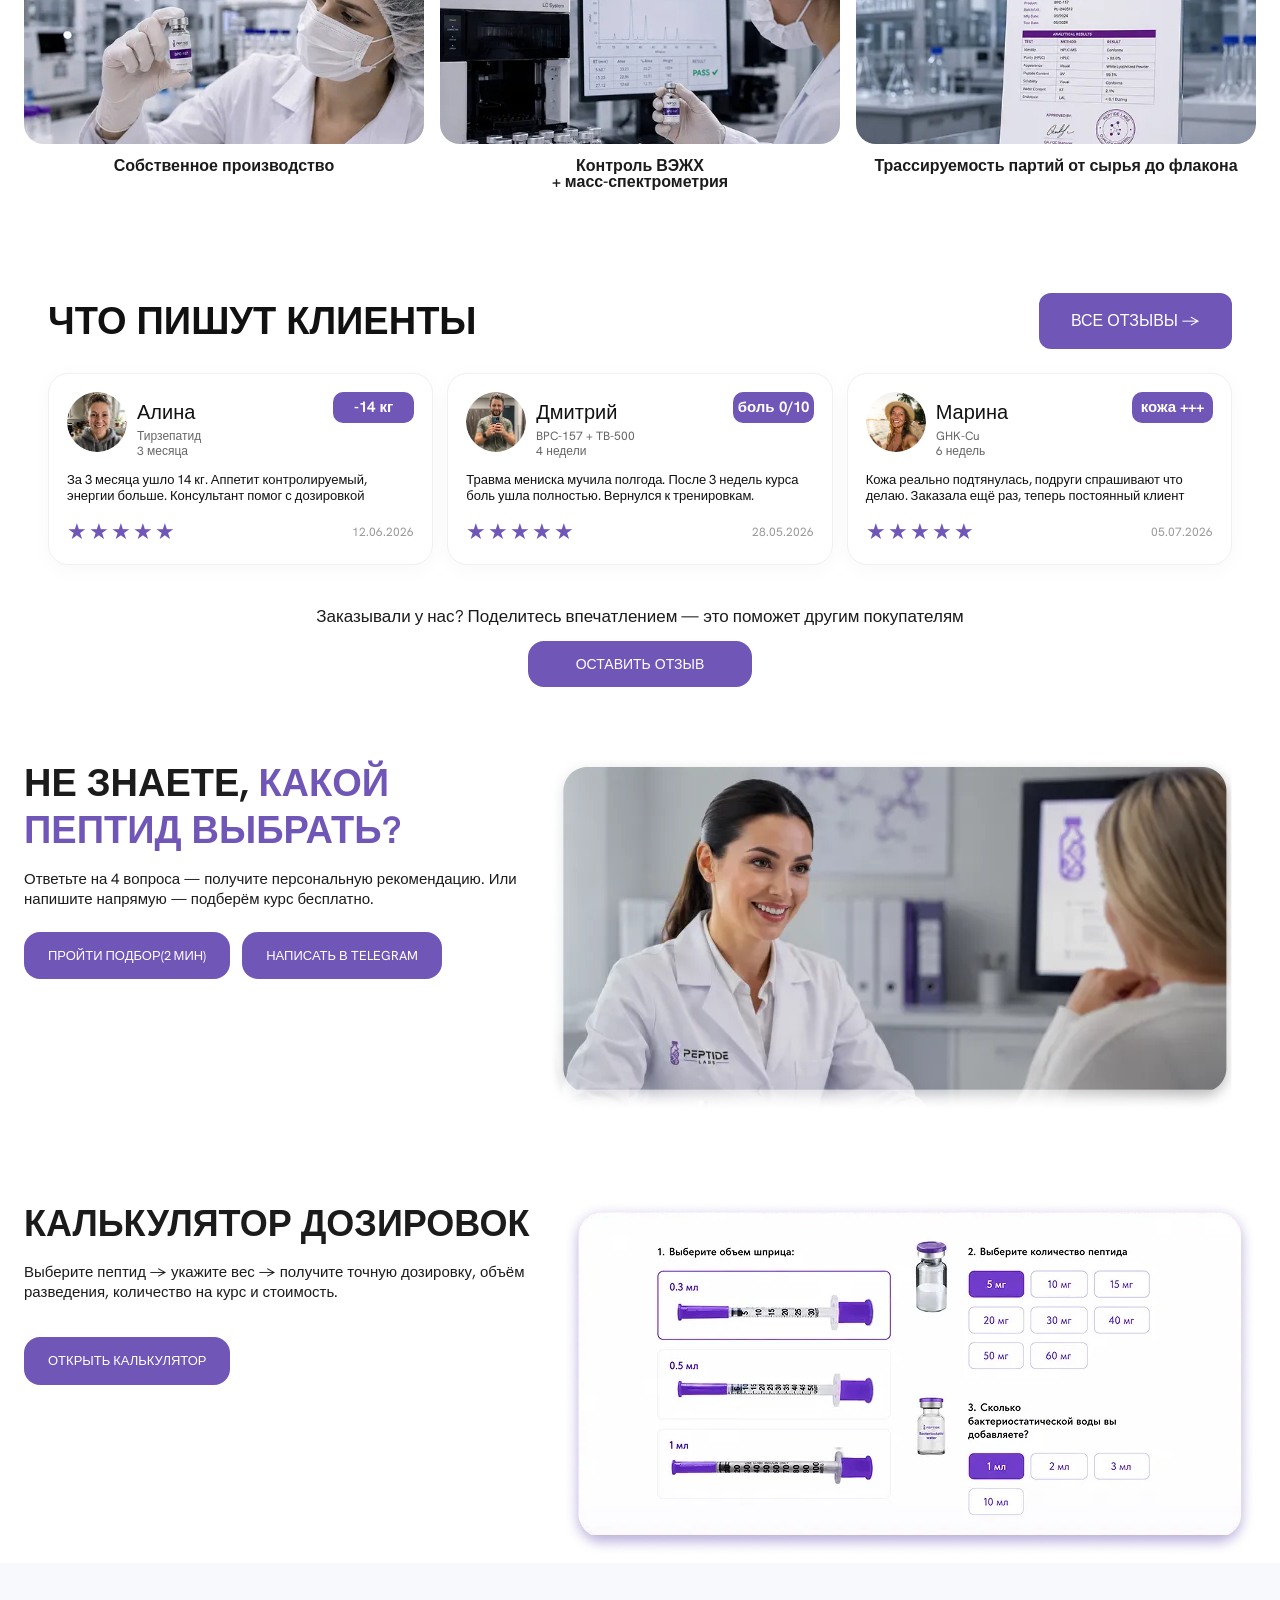
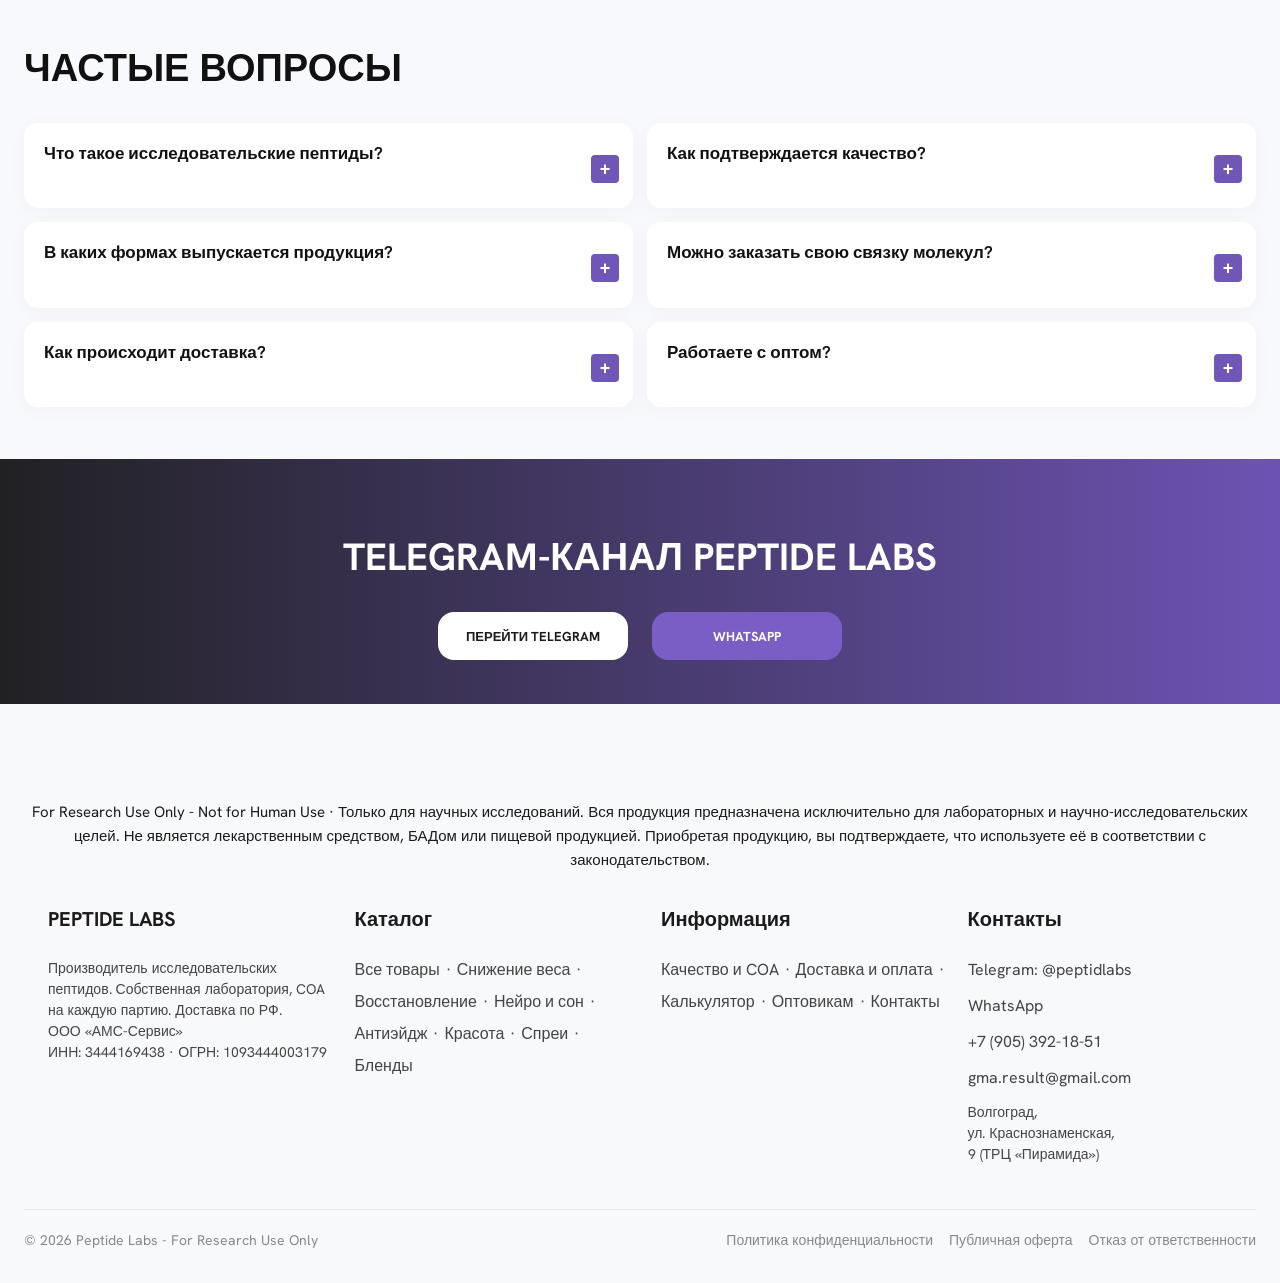
==== commit b5ec0977: "Final" ====
--- a/index.html
+++ b/index.html
@@ -16,6 +16,8 @@
   <!-- Стили и фавикон -->
   <link rel="icon" type="image/x-icon" href="src/hero/logo-favicon.png">
   <link rel="stylesheet" href="style.css">
+  <link rel="stylesheet" href="css/legal.css">
+  <script src="js/legal.js"></script>
 </head>
 <body>
     <header class="header" id="header">
@@ -565,7 +567,7 @@
           <li><a href="https://t.me/peptidlabs" target="_blank" rel="noopener noreferrer" class="footer__link">Telegram: @peptidlabs</a></li>
           <li><a href="https://wa.me/79053921851" target="_blank" rel="noopener noreferrer" class="footer__link">WhatsApp</a></li>
           <li><a href="tel:+79053921851" class="footer__link">+7 (905) 392-18-51</a></li>
-          <li><a href="mailto:radionov@mail.ru" class="footer__link">radionov@mail.ru</a></li>
+          <li><a href="mailto:gma.result@gmail.com" class="footer__link">gma.result@gmail.com</a></li>
           <li class="footer__item-text">Волгоград, <br>ул. Краснознаменская, <br>9 (ТРЦ «Пирамида»)</li>
         </ul>
       </div>
@@ -576,9 +578,9 @@
       <p class="footer__copyright">© 2026 Peptide Labs - For Research Use Only</p>
       
       <div class="footer__legal">
-        <a href="#" class="footer__legal-link">Политика конфиденциальности</a>
-        <a href="#" class="footer__legal-link">Пользовательское соглашение</a>
-        <a href="#" class="footer__legal-link">Отказ от ответственности</a>
+        <a href="#privacy" class="footer__legal-link" data-legal="privacy">Политика конфиденциальности</a>
+        <a href="#offer" class="footer__legal-link" data-legal="offer">Публичная оферта</a>
+        <a href="#disclaimer" class="footer__legal-link" data-legal="disclaimer">Отказ от ответственности</a>
       </div>
     </div>
 
@@ -668,6 +670,22 @@
           <strong id="order-total-display">0 ₽</strong>
         </div>
       </div>
+
+      <fieldset class="consent" id="order-consent">
+        <legend class="consent__legend">Обязательные подтверждения</legend>
+        <label class="consent__item">
+          <input class="consent__input" type="checkbox" id="order-consent-age" name="order-consent-age" required>
+          <span class="consent__text">Я подтверждаю, что мне исполнился 21 год</span>
+        </label>
+        <label class="consent__item">
+          <input class="consent__input" type="checkbox" id="order-consent-ruo" name="order-consent-ruo" required>
+          <span class="consent__text">Я ознакомлен(а) с тем, что продукция предназначена исключительно для исследовательских целей и не является лекарственным средством</span>
+        </label>
+        <label class="consent__item">
+          <input class="consent__input" type="checkbox" id="order-consent-offer" name="order-consent-offer" required>
+          <span class="consent__text">Я принимаю условия <a href="#offer" data-legal="offer">публичной оферты</a> и <a href="#privacy" data-legal="privacy">политики обработки данных</a></span>
+        </label>
+      </fieldset>
 
       <button class="btn btn--primary order-form__submit" type="submit">Отправить заказ</button>
 
--- a/style.css
+++ b/style.css
@@ -1,10 +1,10 @@
 @import url('https://fonts.googleapis.com/css2?family=Hanken+Grotesk:wght@400;700&display=swap');
 
 :root {
-    --color-primary: rgba(112, 86, 183, 1);
-    --bg-white:#ffffff;
-    --bg-black:rgba(27, 27, 27) ;
-    --font-main: 'Hanken Grotesk', 'Inter', -apple-system, BlinkMacSystemFont, 'Segoe UI', Roboto, sans-serif;
+  --color-primary: rgba(112, 86, 183, 1);
+  --bg-white: #ffffff;
+  --bg-black: rgba(27, 27, 27);
+  --font-main: 'Hanken Grotesk', 'Inter', -apple-system, BlinkMacSystemFont, 'Segoe UI', Roboto, sans-serif;
 }
 
 html {
@@ -22,11 +22,12 @@
   background-color: var(--bg-white);
 }
 
-.tab-panel { 
-  display: none; 
-}
-.tab-panel--active { 
-  display: block; 
+.tab-panel {
+  display: none;
+}
+
+.tab-panel--active {
+  display: block;
 }
 
 span {
@@ -51,9 +52,12 @@
 }
 
 li {
-  white-space: nowrap; /* запрещает ломать текст на две строки */
-  flex-shrink: 0;      /* если родитель flex — запрещает сжимать пункт до 25px */
-  width: auto;         /* убирает жесткую фиксированную ширину, если она задана */
+  white-space: nowrap;
+  /* запрещает ломать текст на две строки */
+  flex-shrink: 0;
+  /* если родитель flex — запрещает сжимать пункт до 25px */
+  width: auto;
+  /* убирает жесткую фиксированную ширину, если она задана */
 }
 
 /* /////// Container ///////// */
@@ -133,9 +137,11 @@
   transform: scale(1.04);
 }
 
-html, body {
+html,
+body {
   overflow-x: clip;
 }
+
 .header {
   position: sticky;
   top: 0;
@@ -321,6 +327,7 @@
 }
 
 @media (max-width: 992px) {
+
   .nav,
   .header__buttons {
     display: none;
@@ -356,7 +363,8 @@
   inset: 0;
   z-index: 1002;
   background: rgba(0, 0, 0, 0.5);
-  display: none; /* ������ ������� */
+  display: none;
+  /* ������ ������� */
   align-items: flex-start;
   justify-content: center;
   padding-top: 100px;
@@ -365,7 +373,8 @@
 }
 
 .search-modal.is-open {
-  display: flex; /* ���������� ������ ��� �������� */
+  display: flex;
+  /* ���������� ������ ��� �������� */
   opacity: 1;
 }
 
@@ -405,7 +414,10 @@
   padding: 4px 8px;
   transition: color 0.2s;
 }
-.search-modal__close:hover { color: #111; }
+
+.search-modal__close:hover {
+  color: #111;
+}
 
 .search-results {
   list-style: none;
@@ -424,7 +436,10 @@
   color: #111;
   transition: background 0.15s;
 }
-.search-result__link:hover { background: #f8f8f8; }
+
+.search-result__link:hover {
+  background: #f8f8f8;
+}
 
 .search-result__img {
   width: 52px;
@@ -435,9 +450,25 @@
   flex-shrink: 0;
 }
 
-.search-result__name { font-size: 15px; font-weight: 600; margin: 0 0 2px; }
-.search-result__cat  { font-size: 13px; color: #888; margin: 0; }
-.search-result--empty { padding: 24px 20px; text-align: center; color: #aaa; font-size: 15px; list-style: none; }
+.search-result__name {
+  font-size: 15px;
+  font-weight: 600;
+  margin: 0 0 2px;
+}
+
+.search-result__cat {
+  font-size: 13px;
+  color: #888;
+  margin: 0;
+}
+
+.search-result--empty {
+  padding: 24px 20px;
+  text-align: center;
+  color: #aaa;
+  font-size: 15px;
+  list-style: none;
+}
 
 /* == ������� ============================================= */
 .cart-overlay {
@@ -445,13 +476,15 @@
   inset: 0;
   background: rgba(0, 0, 0, 0.4);
   z-index: 1000;
-  display: none; /* ������ ������� */
+  display: none;
+  /* ������ ������� */
   opacity: 0;
   transition: opacity 0.3s ease;
 }
 
 .cart-overlay.is-visible {
-  display: block; /* ���������� ������ ��� �������� */
+  display: block;
+  /* ���������� ������ ��� �������� */
   opacity: 1;
 }
 
@@ -488,7 +521,12 @@
   border-bottom: 1px solid #f0f0f0;
   flex-shrink: 0;
 }
-.cart-panel__title { font-size: 22px; font-weight: 700; margin: 0; }
+
+.cart-panel__title {
+  font-size: 22px;
+  font-weight: 700;
+  margin: 0;
+}
 
 .cart-panel__close {
   background: none;
@@ -500,7 +538,10 @@
   padding: 0 6px;
   transition: color 0.2s;
 }
-.cart-panel__close:hover { color: #111; }
+
+.cart-panel__close:hover {
+  color: #111;
+}
 
 .cart-panel__body {
   flex: 1;
@@ -537,9 +578,25 @@
   flex-shrink: 0;
 }
 
-.cart-item__info   { flex: 1; min-width: 0; }
-.cart-item__name   { font-size: 14px; font-weight: 600; margin: 0 20px 2px 0; white-space: nowrap; overflow: hidden; text-overflow: ellipsis; }
-.cart-item__dosage { font-size: 12px; color: #888; margin: 0 0 8px; }
+.cart-item__info {
+  flex: 1;
+  min-width: 0;
+}
+
+.cart-item__name {
+  font-size: 14px;
+  font-weight: 600;
+  margin: 0 20px 2px 0;
+  white-space: nowrap;
+  overflow: hidden;
+  text-overflow: ellipsis;
+}
+
+.cart-item__dosage {
+  font-size: 12px;
+  color: #888;
+  margin: 0 0 8px;
+}
 
 .cart-item__row {
   display: flex;
@@ -547,7 +604,11 @@
   justify-content: space-between;
 }
 
-.cart-item__counter { display: flex; align-items: center; gap: 10px; }
+.cart-item__counter {
+  display: flex;
+  align-items: center;
+  gap: 10px;
+}
 
 .cart-item__minus,
 .cart-item__plus {
@@ -563,15 +624,29 @@
   justify-content: center;
   transition: background 0.15s;
 }
+
 .cart-item__minus:hover,
-.cart-item__plus:hover { background: #e0e0e0; }
-
-.cart-item__qty   { font-size: 15px; font-weight: 600; min-width: 20px; text-align: center; }
-.cart-item__price { font-size: 15px; font-weight: 700; white-space: nowrap; }
+.cart-item__plus:hover {
+  background: #e0e0e0;
+}
+
+.cart-item__qty {
+  font-size: 15px;
+  font-weight: 600;
+  min-width: 20px;
+  text-align: center;
+}
+
+.cart-item__price {
+  font-size: 15px;
+  font-weight: 700;
+  white-space: nowrap;
+}
 
 .cart-item__remove {
   position: absolute;
-  top: 0; right: 0;
+  top: 0;
+  right: 0;
   background: none;
   border: none;
   font-size: 20px;
@@ -581,7 +656,10 @@
   transition: color 0.2s;
   line-height: 1;
 }
-.cart-item__remove:hover { color: #555; }
+
+.cart-item__remove:hover {
+  color: #555;
+}
 
 .cart-panel__footer {
   padding: 16px 24px 28px;
@@ -610,18 +688,27 @@
 
 /* == MOBILE ============================================== */
 @media (max-width: 768px) {
-  .cart-panel { width: 100%; }
+  .cart-panel {
+    width: 100%;
+  }
 
   .search-modal {
     padding-top: 0;
     align-items: flex-end;
   }
+
   .search-modal__inner {
     border-radius: 20px 20px 0 0;
     max-width: 100%;
   }
-  .search-modal__input  { font-size: 16px; }
-  .search-results       { max-height: 55vh; }
+
+  .search-modal__input {
+    font-size: 16px;
+  }
+
+  .search-results {
+    max-height: 55vh;
+  }
 }
 
 .footer {
@@ -666,8 +753,10 @@
   margin-bottom: 24px;
 }
 
-.footer__text {
-  font-size: 16px;
+.footer__text,
+.footer__item-text,
+.footer__requisites {
+  font-size: 14px;
   line-height: 1.5;
   color: #444;
   max-width: 320px;
@@ -735,11 +824,6 @@
   color: #888;
   text-decoration: none;
   transition: color 0.2s ease;
-}
-
-.footer__item-text {
-  font-size: 14px;
-  font-weight: 400;
 }
 
 /* /////// РРЅС‚РµСЂР°РєС‚РёРІРЅС‹Рµ СЃРѕСЃС‚РѕСЏРЅРёСЏ ///////// */
@@ -755,21 +839,17 @@
   background-color: #ffffff;
 
   background-image:
-    linear-gradient(
-      0deg,
+    linear-gradient(0deg,
       #ffffff 0%,
       rgba(255, 255, 255, 0.2) 10%,
-      rgba(255, 255, 255, 0) 25%
-    ),
-    linear-gradient(
-      90deg,
+      rgba(255, 255, 255, 0) 25%),
+    linear-gradient(90deg,
       #ffffff 0%,
       #ffffff 30%,
       rgba(255, 255, 255, 1) 10%,
       rgba(255, 255, 255, 0.6) 35%,
       rgba(255, 255, 255, 0.2) 55%,
-      rgba(255, 255, 255, 0) 85%
-    ),
+      rgba(255, 255, 255, 0) 85%),
     url('/src/hero/hero-image.webp');
 
   background-size: cover;
@@ -779,23 +859,19 @@
 
 .quality-hero {
   background-image:
-    linear-gradient(
-      0deg,
+    linear-gradient(0deg,
       #ffffff 0%,
       rgba(255, 255, 255, 0.2) 10%,
-      rgba(255, 255, 255, 0) 25%
-    ),
-    linear-gradient(
-      90deg,
+      rgba(255, 255, 255, 0) 25%),
+    linear-gradient(90deg,
       #ffffff 0%,
       #ffffff 30%,
       rgba(255, 255, 255, 1) 10%,
       rgba(255, 255, 255, 0.6) 35%,
       rgba(255, 255, 255, 0.2) 55%,
-      rgba(255, 255, 255, 0) 85%
-    ),
+      rgba(255, 255, 255, 0) 85%),
     url('/src/hero/quality-hero-image.webp');
-    margin-left: 100px;
+  margin-left: 100px;
 }
 
 .hero__inner {
@@ -905,7 +981,8 @@
 
 /* ---- catalog hero ---- */
 .catalog-hero__inner {
-  width: calc(100% - 250px);   /* account for the left offset */
+  width: calc(100% - 250px);
+  /* account for the left offset */
   max-width: 1440px;
   margin: 100px 0 0 250px;
   box-sizing: border-box;
@@ -994,7 +1071,7 @@
 }
 
 .product-order__badges {
-  background-color: transparent; 
+  background-color: transparent;
   display: flex;
   gap: 8px;
   margin: 6px 0;
@@ -1032,6 +1109,7 @@
 .product-order__group {
   margin-top: 6px
 }
+
 .form-selector {
   display: flex;
   gap: 12px;
@@ -1061,7 +1139,7 @@
   object-fit: contain;
 }
 
-.form-option input:checked + .form-option__content {
+.form-option input:checked+.form-option__content {
   border-color: #6B52B6;
   box-shadow: 0 0 0 1px #6B52B6;
 }
@@ -1107,17 +1185,17 @@
   border-radius: 20px;
   border: none;
   font-size: 13px;
-  font-weight: 300;      
-  color: #6b7280;  
+  font-weight: 300;
+  color: #6b7280;
   box-shadow: 0 4px 20px rgba(0, 0, 0, 0.04);
   transition: all 0.2s ease;
 }
 
-.dosage-chip input:checked + .dosage-chip__box {
-  border: 1px solid var(--color-primary) ;
-  font-weight: 400;       
-  color: #111827;         
-  box-shadow: 0 10px 25px rgba(107, 82, 182, 0.18), 0 2px 6px rgba(0, 0, 0, 0.04); 
+.dosage-chip input:checked+.dosage-chip__box {
+  border: 1px solid var(--color-primary);
+  font-weight: 400;
+  color: #111827;
+  box-shadow: 0 10px 25px rgba(107, 82, 182, 0.18), 0 2px 6px rgba(0, 0, 0, 0.04);
 }
 
 /* ---- ���� ������� ---- */
@@ -1191,6 +1269,7 @@
   -webkit-appearance: none;
   margin: 0;
 }
+
 .product-price {
   font-size: 40px;
   font-weight: 900;
@@ -1263,27 +1342,24 @@
   align-items: center;
   overflow: hidden;
   background-color: #ffffff;
-  background-image: 
-  linear-gradient(
-      90deg,
+  background-image:
+    linear-gradient(90deg,
       #ffffff 0%,
       rgba(255, 255, 255, 0.2) 10%,
-      rgba(255, 255, 255, 0) 25%
-    ),
-    linear-gradient(
-      360deg,
+      rgba(255, 255, 255, 0) 25%),
+    linear-gradient(360deg,
       #ffffff 0%,
       #ffffff 1%,
       rgba(255, 255, 255, 1) 1%,
       rgba(255, 255, 255, 0.6) 15%,
       rgba(255, 255, 255, 0.2) 23%,
-      rgba(255, 255, 255, 0) 85%
-    ),
+      rgba(255, 255, 255, 0) 85%),
     url(/src/about/about-image.webp);
   background-size: cover;
   background-position: right center;
   background-repeat: no-repeat;
 }
+
 .about-hero__inner {
   width: 100%;
   max-width: 1440px;
@@ -1295,7 +1371,7 @@
 }
 
 .about-hero__content {
-  margin-left: 850px !important; 
+  margin-left: 850px !important;
   width: 100%;
 }
 
@@ -1322,6 +1398,7 @@
   max-width: 1440px;
   margin: -150px 0 0 0;
 }
+
 .quality-hero__title {
   font-size: clamp(32px, 3.8vw, 70px);
   line-height: 1.23;
@@ -1365,7 +1442,8 @@
   border: 1px solid var(--color-primary);
   border-radius: 25px;
   padding: 19px 0 19px 13px;
-  width: 533px;;
+  width: 533px;
+  ;
 }
 
 .quality-features__title {
@@ -1395,7 +1473,7 @@
   margin-top: 30px;
   box-sizing: border-box;
 }
-   
+
 .business-hero__mobile-image {
   display: none;
 }
@@ -1519,6 +1597,7 @@
   color: var(--bg-white);
   text-decoration: none;
 }
+
 .about {
   width: 100%;
   background-color: var(--bg--white);
@@ -1891,7 +1970,11 @@
   visibility: hidden;
   transition: opacity 0.25s ease, visibility 0.25s ease;
 }
-.calc-modal.is-open { opacity: 1; visibility: visible; }
+
+.calc-modal.is-open {
+  opacity: 1;
+  visibility: visible;
+}
 
 .calc-modal__backdrop {
   position: absolute;
@@ -1917,31 +2000,68 @@
   align-items: center;
   margin-bottom: 24px;
 }
-.calc-modal__title { font-size: 24px; font-weight: 700; margin: 0; }
+
+.calc-modal__title {
+  font-size: 24px;
+  font-weight: 700;
+  margin: 0;
+}
+
 .calc-modal__close {
-  background: none; border: none; font-size: 28px;
-  color: #aaa; cursor: pointer; line-height: 1;
-  padding: 0 6px; transition: color 0.2s;
-}
-.calc-modal__close:hover { color: #111; }
-
-.calc-modal__body { display: flex; flex-direction: column; gap: 24px; }
+  background: none;
+  border: none;
+  font-size: 28px;
+  color: #aaa;
+  cursor: pointer;
+  line-height: 1;
+  padding: 0 6px;
+  transition: color 0.2s;
+}
+
+.calc-modal__close:hover {
+  color: #111;
+}
+
+.calc-modal__body {
+  display: flex;
+  flex-direction: column;
+  gap: 24px;
+}
 
 /* Дропдаун */
-.calc-field--full { width: 100%; }
-.calc-label { font-size: 13px; font-weight: 600; color: #555; margin-bottom: 6px; display: block; }
+.calc-field--full {
+  width: 100%;
+}
+
+.calc-label {
+  font-size: 13px;
+  font-weight: 600;
+  color: #555;
+  margin-bottom: 6px;
+  display: block;
+}
+
 .calc-select {
-  width: 100%; height: 52px;
-  border: 1.5px solid #e0e0e0; border-radius: 12px;
-  padding: 0 16px; font-size: 15px; color: #111;
+  width: 100%;
+  height: 52px;
+  border: 1.5px solid #e0e0e0;
+  border-radius: 12px;
+  padding: 0 16px;
+  font-size: 15px;
+  color: #111;
   background: #fff;
   appearance: none;
   background-image: url("data:image/svg+xml,%3Csvg xmlns='http://www.w3.org/2000/svg' width='12' height='8' fill='none'%3E%3Cpath d='M1 1l5 5 5-5' stroke='%23888' stroke-width='1.5' stroke-linecap='round'/%3E%3C/svg%3E");
   background-repeat: no-repeat;
   background-position: right 16px center;
-  cursor: pointer; transition: border-color 0.2s;
-}
-.calc-select:focus { outline: none; border-color: var(--color-primary, #7c3aed); }
+  cursor: pointer;
+  transition: border-color 0.2s;
+}
+
+.calc-select:focus {
+  outline: none;
+  border-color: var(--color-primary, #7c3aed);
+}
 
 /* Две колонки */
 .calc-grid {
@@ -1951,12 +2071,26 @@
   align-items: start;
 }
 
-.calc-col { display: flex; flex-direction: column; gap: 24px; }
-.calc-step { font-size: 15px; font-weight: 600; color: #222; margin: 0 0 12px; }
+.calc-col {
+  display: flex;
+  flex-direction: column;
+  gap: 24px;
+}
+
+.calc-step {
+  font-size: 15px;
+  font-weight: 600;
+  color: #222;
+  margin: 0 0 12px;
+}
 
 /* ─── Шприцы (левая колонка) ─── */
 /* ─── Шприцы (карточки с текстом поверх фото) ─── */
-.calc-syringes { display: flex; flex-direction: column; gap: 12px; }
+.calc-syringes {
+  display: flex;
+  flex-direction: column;
+  gap: 12px;
+}
 
 .calc-syringe-card {
   position: relative;
@@ -1971,7 +2105,11 @@
   overflow: hidden;
   transition: border-color 0.2s, box-shadow 0.2s;
 }
-.calc-syringe-card:hover { border-color: #ccc; }
+
+.calc-syringe-card:hover {
+  border-color: #ccc;
+}
+
 .calc-syringe-card.is-active {
   border-color: var(--color-primary, #7c3aed);
   box-shadow: 0 0 0 3px rgba(124, 58, 237, 0.12);
@@ -1996,31 +2134,70 @@
 
 /* Mobile — в ряд */
 @media (max-width: 768px) {
-  .calc-syringes { flex-direction: row; gap: 8px; }
-  .calc-syringe-card { flex: 1; }
-  .calc-syringe__img { height: 120px; }
-  .calc-syringe__label { top: 8px; left: 10px; font-size: 13px; }
+  .calc-syringes {
+    flex-direction: row;
+    gap: 8px;
+  }
+
+  .calc-syringe-card {
+    flex: 1;
+  }
+
+  .calc-syringe__img {
+    height: 120px;
+  }
+
+  .calc-syringe__label {
+    top: 8px;
+    left: 10px;
+    font-size: 13px;
+  }
 }
 
 /* ─── Блоки правой колонки ─── */
-.calc-block { display: flex; flex-direction: column; gap: 0; }
-.calc-block__top { display: flex; align-items: center; gap: 12px; margin-bottom: 12px; }
-.calc-block__img { width: 48px; height: 48px; object-fit: contain; flex-shrink: 0; }
+.calc-block {
+  display: flex;
+  flex-direction: column;
+  gap: 0;
+}
+
+.calc-block__top {
+  display: flex;
+  align-items: center;
+  gap: 12px;
+  margin-bottom: 12px;
+}
+
+.calc-block__img {
+  width: 48px;
+  height: 48px;
+  object-fit: contain;
+  flex-shrink: 0;
+}
 
 /* ─── Чипы ─── */
-.calc-chips { display: flex; flex-wrap: wrap; gap: 8px; }
+.calc-chips {
+  display: flex;
+  flex-wrap: wrap;
+  gap: 8px;
+}
 
 .calc-chip {
   padding: 10px 20px;
   border: 2px solid #e8e8e8;
   border-radius: 10px;
   background: #fff;
-  font-size: 14px; font-weight: 600;
+  font-size: 14px;
+  font-weight: 600;
   color: #333;
   cursor: pointer;
   transition: all 0.15s ease;
 }
-.calc-chip:hover { border-color: #ccc; }
+
+.calc-chip:hover {
+  border-color: #ccc;
+}
+
 .calc-chip.is-active {
   background: var(--color-primary, #7c3aed);
   border-color: var(--color-primary, #7c3aed);
@@ -2032,28 +2209,76 @@
   background: #f8f8f8;
   border-radius: 16px;
   padding: 24px;
-  display: flex; flex-direction: column; gap: 10px;
-}
-.calc-result__line { font-size: 15px; color: #333; line-height: 1.6; margin: 0; }
-.calc-result__line strong { color: #111; font-size: 17px; }
+  display: flex;
+  flex-direction: column;
+  gap: 10px;
+}
+
+.calc-result__line {
+  font-size: 15px;
+  color: #333;
+  line-height: 1.6;
+  margin: 0;
+}
+
+.calc-result__line strong {
+  color: #111;
+  font-size: 17px;
+}
+
 .calc-result__warn {
-  font-size: 13px; color: #ef4444; background: #fef2f2;
-  padding: 10px 14px; border-radius: 10px; margin: 4px 0;
-}
-
-.calc-result__actions { display: flex; gap: 10px; flex-wrap: wrap; margin-top: 8px; }
+  font-size: 13px;
+  color: #ef4444;
+  background: #fef2f2;
+  padding: 10px 14px;
+  border-radius: 10px;
+  margin: 4px 0;
+}
+
+.calc-result__actions {
+  display: flex;
+  gap: 10px;
+  flex-wrap: wrap;
+  margin-top: 8px;
+}
+
 .calc-result__buy {
-  flex: 1; min-width: 140px; height: 46px; border-radius: 10px;
-  font-size: 14px; display: flex; align-items: center; justify-content: center; text-decoration: none;
-}
+  flex: 1;
+  min-width: 140px;
+  height: 46px;
+  border-radius: 10px;
+  font-size: 14px;
+  display: flex;
+  align-items: center;
+  justify-content: center;
+  text-decoration: none;
+}
+
 .calc-result__consult {
-  flex: 1; min-width: 140px; height: 46px; border-radius: 10px;
-  font-size: 14px; display: flex; align-items: center; justify-content: center;
-  border: 1.5px solid #e0e0e0; text-decoration: none; color: #111; transition: border-color 0.2s;
-}
-.calc-result__consult:hover { border-color: var(--color-primary, #7c3aed); }
-
-.calc-disclaimer { font-size: 11px; color: #aaa; line-height: 1.4; margin: 0; }
+  flex: 1;
+  min-width: 140px;
+  height: 46px;
+  border-radius: 10px;
+  font-size: 14px;
+  display: flex;
+  align-items: center;
+  justify-content: center;
+  border: 1.5px solid #e0e0e0;
+  text-decoration: none;
+  color: #111;
+  transition: border-color 0.2s;
+}
+
+.calc-result__consult:hover {
+  border-color: var(--color-primary, #7c3aed);
+}
+
+.calc-disclaimer {
+  font-size: 11px;
+  color: #aaa;
+  line-height: 1.4;
+  margin: 0;
+}
 
 /* ─── Mobile ─── */
 @media (max-width: 768px) {
@@ -2063,15 +2288,35 @@
     border-radius: 18px;
     max-height: 95vh;
   }
+
   .calc-grid {
     grid-template-columns: 1fr;
     gap: 24px;
   }
-  .calc-syringes { flex-direction: row; gap: 8px; }
-  .calc-syringe-card { flex-direction: column; padding: 10px; flex: 1; text-align: center; }
-  .calc-syringe__img { height: 80px; }
-  .calc-syringe__label { font-size: 13px; }
-  .calc-result__actions { flex-direction: column; }
+
+  .calc-syringes {
+    flex-direction: row;
+    gap: 8px;
+  }
+
+  .calc-syringe-card {
+    flex-direction: column;
+    padding: 10px;
+    flex: 1;
+    text-align: center;
+  }
+
+  .calc-syringe__img {
+    height: 80px;
+  }
+
+  .calc-syringe__label {
+    font-size: 13px;
+  }
+
+  .calc-result__actions {
+    flex-direction: column;
+  }
 }
 
 
@@ -2688,7 +2933,8 @@
   font-size: 24px;
 }
 
-.synergy-item__name, .synergy-item__note {
+.synergy-item__name,
+.synergy-item__note {
   font-size: 24px;
   text-decoration: none;
   text-transform: none;
@@ -2707,6 +2953,7 @@
   padding: 12px 20px;
   border-radius: 12px;
 }
+
 .spray__inner {
   display: flex;
   flex-direction: column;
@@ -3244,13 +3491,16 @@
   .faq__grid {
     grid-template-columns: 1fr;
   }
+
   .faq__title {
     font-size: 36px;
     margin-bottom: 24px;
   }
+
   .faq__question {
     font-size: 20px;
   }
+
   .faq__answer {
     font-size: 16px;
   }
@@ -3271,7 +3521,7 @@
   font-size: 24px;
 }
 
-.cta__btns, 
+.cta__btns,
 .business-cta__btns {
   display: flex;
   justify-content: flex-end;
@@ -3386,8 +3636,13 @@
 
 /* -- ������ (�����������) ------------------------------ */
 
-.tab-panel          { display: none; }
-.tab-panel--active  { display: block; }
+.tab-panel {
+  display: none;
+}
+
+.tab-panel--active {
+  display: block;
+}
 
 .tab-panel__title,
 .tab-panel__text {
@@ -3483,6 +3738,7 @@
 
 
 @media (max-width: 768px) {
+
   .business-cta__btns .btn--white,
   .business-cta__btns .btn--primary {
     font-size: 12px;
@@ -3494,6 +3750,7 @@
 
 
 @media (prefers-reduced-motion: reduce) {
+
   .btn,
   .header__icon-btn,
   .header__icon,
@@ -3525,58 +3782,177 @@
    Covers: 1440px, 1600px, 1680px monitors; 1920px at 125% Windows scaling
    Goal: fix overflow from fixed-width grids, scale down moderately
    ========================================================================== */
-  
-  @media (min-width: 1367px) and (max-width: 1919px) {
+
+@media (min-width: 1367px) and (max-width: 1919px) {
 
   /* ---- Header ---- */
-  .header { padding: 22px 72px 22px 16px; }
-  .logo { margin-right: 28px; margin-left: 14px; }
-  .logo__img { width: max(280px, 100%); max-height: 88px; }
-  .nav__link { font-size: 12px;}
-  .nav { margin-right: 80px; }
-  .nav__list li:not(:last-child) { margin-right: 44px; }
-  .nav__list li:nth-child(1) { margin-right: 42px; }
-  .nav__list li:nth-child(2) { margin-right: 48px; }
-  .header__icon { width: 48px; height: 48px; margin-right: 28px; }
-  .header__icon-btn { width: 48px; height: 48px; }
-  .btn { width: 156px; height: 56px; font-size: 15px; }
+  .header {
+    padding: 22px 72px 22px 16px;
+  }
+
+  .logo {
+    margin-right: 28px;
+    margin-left: 14px;
+  }
+
+  .logo__img {
+    width: max(280px, 100%);
+    max-height: 88px;
+  }
+
+  .nav__link {
+    font-size: 12px;
+  }
+
+  .nav {
+    margin-right: 80px;
+  }
+
+  .nav__list li:not(:last-child) {
+    margin-right: 44px;
+  }
+
+  .nav__list li:nth-child(1) {
+    margin-right: 42px;
+  }
+
+  .nav__list li:nth-child(2) {
+    margin-right: 48px;
+  }
+
+  .header__icon {
+    width: 48px;
+    height: 48px;
+    margin-right: 28px;
+  }
+
+  .header__icon-btn {
+    width: 48px;
+    height: 48px;
+  }
+
+  .btn {
+    width: 156px;
+    height: 56px;
+    font-size: 15px;
+  }
 
   /* ---- Hero ---- */
-  .hero { min-height: 880px; }
-  .hero__inner { margin: -100px 0 0 80px; max-width: calc(100% - 80px); }
-  .hero__content { max-width: 780px; }
-  .hero__subtitle { font-size: 22px; }
-  .hero__actions { margin-top: 36px; gap: 14px; }
+  .hero {
+    min-height: 880px;
+  }
+
+  .hero__inner {
+    margin: -100px 0 0 80px;
+    max-width: calc(100% - 80px);
+  }
+
+  .hero__content {
+    max-width: 780px;
+  }
+
+  .hero__subtitle {
+    font-size: 22px;
+  }
+
+  .hero__actions {
+    margin-top: 36px;
+    gap: 14px;
+  }
+
   .hero__actions .btn--primary,
-  .hero__actions .btn--outline { width: 340px; height: 68px; font-size: 18px; }
-  .feature-item__icon { width: 48px; height: 48px; }
-  .feature-item__text strong { font-size: 32px; }
-  .feature-item__text span { font-size: 13px; }
-  .hero__features { gap: 20px; }
+  .hero__actions .btn--outline {
+    width: 340px;
+    height: 68px;
+    font-size: 18px;
+  }
+
+  .feature-item__icon {
+    width: 48px;
+    height: 48px;
+  }
+
+  .feature-item__text strong {
+    font-size: 32px;
+  }
+
+  .feature-item__text span {
+    font-size: 13px;
+  }
+
+  .hero__features {
+    gap: 20px;
+  }
 
   /* ---- Section headings ---- */
   h2,
-  .catalog__tasks-title, .peptides__catalog-title, .spray__title,
-  .blends__title, .start__pack-title, .about__title, .reviews__title,
-  .quiz__title, .faq__title, .social-promo__title { font-size: 60px; }
-  .calc__title { font-size: 58px; white-space: normal; }
-  .catalog__tasks-desc, .peptides__catalog-desc, .spray__link { font-size: 26px; }
-  .catalog__tasks-subtitles, .peptides__catalog-subtitles, .about__desc,
-  .blends__desc, .spray__inner p { font-size: 21px; }
-  .quiz__desc, .calc__desc { font-size: 21px; }
+  .catalog__tasks-title,
+  .peptides__catalog-title,
+  .spray__title,
+  .blends__title,
+  .start__pack-title,
+  .about__title,
+  .reviews__title,
+  .quiz__title,
+  .faq__title,
+  .social-promo__title {
+    font-size: 60px;
+  }
+
+  .calc__title {
+    font-size: 58px;
+    white-space: normal;
+  }
+
+  .catalog__tasks-desc,
+  .peptides__catalog-desc,
+  .spray__link {
+    font-size: 26px;
+  }
+
+  .catalog__tasks-subtitles,
+  .peptides__catalog-subtitles,
+  .about__desc,
+  .blends__desc,
+  .spray__inner p {
+    font-size: 21px;
+  }
+
+  .quiz__desc,
+  .calc__desc {
+    font-size: 21px;
+  }
 
   /* ---- Inner containers: fluid max-width prevents overflow ---- */
-  .catalog__tasks-inner, .peptides__catalog-inner, .spray__inner,
-  .about__inner, .reviews__inner, .faq__inner, .social-promo__inner,
-  .footer__inner, .start__pack-inner, .blends__inner {
+  .catalog__tasks-inner,
+  .peptides__catalog-inner,
+  .spray__inner,
+  .about__inner,
+  .reviews__inner,
+  .faq__inner,
+  .social-promo__inner,
+  .footer__inner,
+  .start__pack-inner,
+  .blends__inner {
     max-width: min(calc(100% - 80px), 1680px);
   }
 
   /* ---- Task cards ---- */
-  .task-card { height: 295px; }
-  .task-card__title { font-size: 24px; }
-  .task-card__desc { font-size: 18px; }
-  .task-card__btn { padding: 12px 40px; }
+  .task-card {
+    height: 295px;
+  }
+
+  .task-card__title {
+    font-size: 24px;
+  }
+
+  .task-card__desc {
+    font-size: 18px;
+  }
+
+  .task-card__btn {
+    padding: 12px 40px;
+  }
 
   /* ---- Product grids в†’ fluid columns ---- */
   .peptides__catalog-grid,
@@ -3584,326 +3960,474 @@
     grid-template-columns: repeat(4, 1fr);
     gap: 24px;
   }
-  .product-card, .product-card--spray { width: 100%; min-height: auto; }
+
+  .product-card,
+  .product-card--spray {
+    width: 100%;
+    min-height: auto;
+  }
+
   .product-card__img,
-  .product-card--spray .product-card__img { width: 100%; height: 360px; }
-  .product-card__badge { font-size: 24px; height: 44px; }
+  .product-card--spray .product-card__img {
+    width: 100%;
+    height: 360px;
+  }
+
+  .product-card__badge {
+    font-size: 24px;
+    height: 44px;
+  }
+
   .product-card__title,
-  .product-card--spray .product-card__title { font-size: 26px; }
-  .product-card__desc, .product-card__spec,
+  .product-card--spray .product-card__title {
+    font-size: 26px;
+  }
+
+  .product-card__desc,
+  .product-card__spec,
   .product-card--spray .product-card__desc,
-  .product-card--spray .product-card__spec { font-size: 17px; }
-  .product-card__price { font-size: 21px; }
+  .product-card--spray .product-card__spec {
+    font-size: 17px;
+  }
+
+  .product-card__price {
+    font-size: 21px;
+  }
 
   /* ---- Start pack ---- */
-  .start__pack-media { width: 620px; height: 450px; }
-  .start__pack-info { max-width: 640px; min-height: 450px; }
-  .start-pack__list-title { font-size: 24px; }
-  .start-pack__item { font-size: 20px; }
-  .start__pack-price { font-size: 44px; }
-  .start__pack-old-price { font-size: 30px; }
-  .start__pack-discount { font-size: 26px; }
-  .start__pack-btn { width: 320px; height: 64px; }
-  .start__pack-note { font-size: 17px; }
+  .start__pack-media {
+    width: 620px;
+    height: 450px;
+  }
+
+  .start__pack-info {
+    max-width: 640px;
+    min-height: 450px;
+  }
+
+  .start-pack__list-title {
+    font-size: 24px;
+  }
+
+  .start-pack__item {
+    font-size: 20px;
+  }
+
+  .start__pack-price {
+    font-size: 44px;
+  }
+
+  .start__pack-old-price {
+    font-size: 30px;
+  }
+
+  .start__pack-discount {
+    font-size: 26px;
+  }
+
+  .start__pack-btn {
+    width: 320px;
+    height: 64px;
+  }
+
+  .start__pack-note {
+    font-size: 17px;
+  }
 
   /* ---- Blends ---- */
-  .product-card--blend { width: 440px; }
-  .product-card--blend .product-card__title { font-size: 32px; }
-  .product-card--blend .product-card__desc { font-size: 22px; }
-  .product-card--blend .product-card__price { font-size: 26px; }
-  .product-card__badge--blend { font-size: 20px; padding: 10px 20px; right: 1000px;}
+  .product-card--blend {
+    width: 440px;
+  }
+
+  .product-card--blend .product-card__title {
+    font-size: 32px;
+  }
+
+  .product-card--blend .product-card__desc {
+    font-size: 22px;
+  }
+
+  .product-card--blend .product-card__price {
+    font-size: 26px;
+  }
+
+  .product-card__badge--blend {
+    font-size: 20px;
+    padding: 10px 20px;
+    right: 1000px;
+  }
 
   /* ---- About ---- */
-  .about__title { max-width: 940px; }
-  .about__img { height: 290px; }
-  .about__caption { font-size: 26px; }
+  .about__title {
+    max-width: 940px;
+  }
+
+  .about__img {
+    height: 290px;
+  }
+
+  .about__caption {
+    font-size: 26px;
+  }
 
   /* ---- Reviews в†’ fluid cards ---- */
   .reviews__grid {
     grid-template-columns: repeat(3, 1fr);
     gap: 28px;
   }
-  .review-card { width: 100%; height: auto; min-height: 360px; }
-  .review-card__avatar { width: 100px; height: 100px; }
-  .review-card__name { font-size: 36px; }
-  .review-card__meta { font-size: 17px; }
-  .review-card__text { font-size: 20px; }
-  .review-card__stars { font-size: 38px; }
-  .review-card__date { font-size: 20px; }
-  .reviews__action-text { font-size: 24px; }
-  .reviews__btn { padding: 22px 110px; font-size: 16px; }
+
+  .review-card {
+    width: 100%;
+    height: auto;
+    min-height: 360px;
+  }
+
+  .review-card__avatar {
+    width: 100px;
+    height: 100px;
+  }
+
+  .review-card__name {
+    font-size: 36px;
+  }
+
+  .review-card__meta {
+    font-size: 17px;
+  }
+
+  .review-card__text {
+    font-size: 20px;
+  }
+
+  .review-card__stars {
+    font-size: 38px;
+  }
+
+  .review-card__date {
+    font-size: 20px;
+  }
+
+  .reviews__action-text {
+    font-size: 24px;
+  }
+
+  .reviews__btn {
+    padding: 22px 110px;
+    font-size: 16px;
+  }
 
   /* ---- Quiz ---- */
-  .quiz__inner { padding: 0 72px; }
-  .quiz__title { font-size: 60px; max-width: 700px; }
-  .quiz__desc { font-size: 21px; max-width: 700px; }
-  .quiz__btn { font-size: 17px; padding: 22px 60px; }
+  .quiz__inner {
+    padding: 0 72px;
+  }
+
+  .quiz__title {
+    font-size: 60px;
+    max-width: 700px;
+  }
+
+  .quiz__desc {
+    font-size: 21px;
+    max-width: 700px;
+  }
+
+  .quiz__btn {
+    font-size: 17px;
+    padding: 22px 60px;
+  }
 
   /* ---- Calc ---- */
-  .calc__inner { padding: 90px 72px; }
-  .calc__desc { font-size: 21px; max-width: 820px; }
-  .calc__btn { font-size: 17px; padding: 22px 60px; }
+  .calc__inner {
+    padding: 90px 72px;
+  }
+
+  .calc__desc {
+    font-size: 21px;
+    max-width: 820px;
+  }
+
+  .calc__btn {
+    font-size: 17px;
+    padding: 22px 60px;
+  }
 
   /* ---- FAQ ---- */
-  .faq__question { font-size: 32px; }
-  .faq__answer { font-size: 23px; }
+  .faq__question {
+    font-size: 32px;
+  }
+
+  .faq__answer {
+    font-size: 23px;
+  }
 
   /* ---- Social promo ---- */
-  .social-promo__btn { width: 300px; height: 62px; font-size: 17px; }
+  .social-promo__btn {
+    width: 300px;
+    height: 62px;
+    font-size: 17px;
+  }
 
   /* ---- Footer ---- */
-  .footer__grid { margin: 0 0 64px 100px; gap: 32px; }
-  .footer__bottom { padding: 28px 0 0 100px; max-width: 100%; }
+  .footer__grid {
+    margin: 0 0 64px 100px;
+    gap: 32px;
+  }
+
+  .footer__bottom {
+    padding: 28px 0 0 100px;
+    max-width: 100%;
+  }
 }
 
 @media (min-width: 1441px) and (max-width: 1919px) {
 
   .peptides__catalog-inner {
-  display: flex;
-  flex-direction: column;
-  width: 100%;
-  max-width: 1712px;
-  margin: 0 20px 0 0;
-}
-
-.peptides__catalog-header {
-  display: flex;
-  justify-content: space-between;
-  align-items: baseline;
-  width: 100%;
-  margin-bottom: 8px;
-}
-
-.peptides__catalog-title {
-  font-size: 50px;
-  font-weight: 700;
-  line-height: 1.15;
-  text-transform: uppercase;
-  color: var(--bg-black);
-  margin-top: 48px;
-}
-
-.peptides__catalog-title span {
-  color: var(--color-primary);
-}
-
-.peptides__catalog-desc {
-  font-size: 32px;
-  line-height: 1.23;
-  color: rgba(112, 86, 183, 0.58);
-}
-
-.peptides__catalog-subtitles {
-  font-size: 24px;
-  line-height: 1.36;
-  color: var(--bg-black);
-  margin-bottom: 10px;
-}
-
-.peptides__catalog-switch {
-  margin-top: -20px;
-}
-
-.peptides__catalog-header,
-.peptides__catalog-subtitles,
-.peptides__catalog-switch {
-  margin: 0 50px 0 50px;
-}
-
-.peptides__catalog-tabs {
-  display: flex;
-  align-items: center;
-  gap: 32px;
-  list-style: none;
-  padding: 0;
-  margin: 0;
-  overflow-x: auto;
-  overflow-y: hidden;
-  scrollbar-width: none;
-}
-
-.peptides__catalog-tabs::-webkit-scrollbar {
-  display: none;
-}
-
-.peptides__catalog-item {
-  display: flex;
-}
-
-.peptides__tab-btn {
-  position: relative;
-  background: none;
-  border: none;
-  padding: 4px 0 14px 0;
-  font-size: 16px;
-  font-weight: 400;
-  color: #111;
-  cursor: pointer;
-  white-space: nowrap;
-  transition: color 0.2s ease;
-}
-
-.peptides__tab-btn:hover {
-  color: var(--color-primary);
-}
-
-.peptides__tab-btn--active {
-  color: var(--color-primary);
-  font-weight: 700;
-}
-
-.peptides__tab-btn--active::after {
-  content: "";
-  position: absolute;
-  left: 0;
-  bottom: -1px;
-  width: 100%;
-  height: 3px;
-  background-color: var(--color-primary);
-  border-radius: 2px;
-}
-
-.peptides__catalog-grid {
-  display: grid;
-  grid-template-columns: repeat(4, 300px);
-  justify-content: space-between;
-  row-gap: 10px;
-  width: 100%;
-}
-
-.product-card {
-  position: relative;
-  width: 300px;
-  min-height: 500px;
-  height: auto;
-  display: flex;
-  flex-direction: column;
-  align-items: center;
-  text-align: center;
-  background-color: var(--bg-white);
-  overflow: hidden;
-  padding-bottom: 16px;
-  box-sizing: border-box;
-}
-
-.product-card__badge {
-  position: absolute;
-  top: 60px;
-  right: 2px;
-  min-width: 86px;
-  height: 40px;
-  padding: 0 16px;
-  background-color: var(--color-primary);
-  color: var(--bg-white);
-  font-size: 14px;
-  font-weight: 700;
-  display: flex;
-  justify-content: center;
-  align-items: center;
-  white-space: nowrap;
-  border-radius: 16px 0 0 16px;
-  z-index: 2;
-}
-
-.product-card__img {
-  width: 300px;
-  height: 350px;
-  object-fit: contain;
-  display: block;
-}
-
-.product-card__title {
-  font-size: 31px;
-  font-weight: 700;
-  color: var(--bg-black);
-  margin-top: 0;
-  margin-bottom: 4px;
-}
-
-.product-card__desc,
-.product-card__spec {
-  font-size: 20px;
-  color: var(--bg-black);
-  line-height: 1.2;
-  margin-bottom: 4px;
-}
-
-.product-card__price {
-  font-size: 25px;
-  font-weight: 700;
-  color: var(--bg-black);
-  margin-top: 0;
-  margin-bottom: 0;
-}
-
-.product-card__btn {
-  display: inline-flex;
-  justify-content: center;
-  align-items: center;
-  width: 220px;
-  height: 42px;
-  background-color: var(--color-primary);
-  color: var(--bg-white);
-  font-size: 11px;
-  font-weight: 700;
-  text-transform: uppercase;
-  text-decoration: none;
-  border-radius: 12px;
-  flex-shrink: 0;
-}
-
-.peptides__catalog-footer {
-  display: flex;
-  justify-content: center;
-  width: 100%;
-}
-
-.peptides__btn-more {
-  display: inline-flex;
-  justify-content: center;
-  align-items: center;
-  padding: 20px 140px;
-  background-color: var(--color-primary);
-  color: var(--bg-white);
-  font-size: 18px;
-  font-weight: 700;
-  text-transform: uppercase;
-  letter-spacing: 0.05em;
-  text-decoration: none;
-  border-radius: 12px;
-  transition: opacity 0.2s ease;
-}
-
-.peptides__btn-more:hover {
-  opacity: 0.9;
-}
-
-.start__pack-inner {
+    display: flex;
+    flex-direction: column;
+    width: 100%;
+    max-width: 1712px;
+    margin: 0 20px 0 0;
+  }
+
+  .peptides__catalog-header {
+    display: flex;
+    justify-content: space-between;
+    align-items: baseline;
+    width: 100%;
+    margin-bottom: 8px;
+  }
+
+  .peptides__catalog-title {
+    font-size: 50px;
+    font-weight: 700;
+    line-height: 1.15;
+    text-transform: uppercase;
+    color: var(--bg-black);
+    margin-top: 48px;
+  }
+
+  .peptides__catalog-title span {
+    color: var(--color-primary);
+  }
+
+  .peptides__catalog-desc {
+    font-size: 32px;
+    line-height: 1.23;
+    color: rgba(112, 86, 183, 0.58);
+  }
+
+  .peptides__catalog-subtitles {
+    font-size: 24px;
+    line-height: 1.36;
+    color: var(--bg-black);
+    margin-bottom: 10px;
+  }
+
+  .peptides__catalog-switch {
+    margin-top: -20px;
+  }
+
+  .peptides__catalog-header,
+  .peptides__catalog-subtitles,
+  .peptides__catalog-switch {
+    margin: 0 50px 0 50px;
+  }
+
+  .peptides__catalog-tabs {
+    display: flex;
+    align-items: center;
+    gap: 32px;
+    list-style: none;
+    padding: 0;
+    margin: 0;
+    overflow-x: auto;
+    overflow-y: hidden;
+    scrollbar-width: none;
+  }
+
+  .peptides__catalog-tabs::-webkit-scrollbar {
+    display: none;
+  }
+
+  .peptides__catalog-item {
+    display: flex;
+  }
+
+  .peptides__tab-btn {
+    position: relative;
+    background: none;
+    border: none;
+    padding: 4px 0 14px 0;
+    font-size: 16px;
+    font-weight: 400;
+    color: #111;
+    cursor: pointer;
+    white-space: nowrap;
+    transition: color 0.2s ease;
+  }
+
+  .peptides__tab-btn:hover {
+    color: var(--color-primary);
+  }
+
+  .peptides__tab-btn--active {
+    color: var(--color-primary);
+    font-weight: 700;
+  }
+
+  .peptides__tab-btn--active::after {
+    content: "";
+    position: absolute;
+    left: 0;
+    bottom: -1px;
+    width: 100%;
+    height: 3px;
+    background-color: var(--color-primary);
+    border-radius: 2px;
+  }
+
+  .peptides__catalog-grid {
+    display: grid;
+    grid-template-columns: repeat(4, 300px);
+    justify-content: space-between;
+    row-gap: 10px;
+    width: 100%;
+  }
+
+  .product-card {
+    position: relative;
+    width: 300px;
+    min-height: 500px;
+    height: auto;
+    display: flex;
+    flex-direction: column;
+    align-items: center;
+    text-align: center;
+    background-color: var(--bg-white);
+    overflow: hidden;
+    padding-bottom: 16px;
+    box-sizing: border-box;
+  }
+
+  .product-card__badge {
+    position: absolute;
+    top: 60px;
+    right: 2px;
+    min-width: 86px;
+    height: 40px;
+    padding: 0 16px;
+    background-color: var(--color-primary);
+    color: var(--bg-white);
+    font-size: 14px;
+    font-weight: 700;
+    display: flex;
+    justify-content: center;
+    align-items: center;
+    white-space: nowrap;
+    border-radius: 16px 0 0 16px;
+    z-index: 2;
+  }
+
+  .product-card__img {
+    width: 300px;
+    height: 350px;
+    object-fit: contain;
+    display: block;
+  }
+
+  .product-card__title {
+    font-size: 31px;
+    font-weight: 700;
+    color: var(--bg-black);
+    margin-top: 0;
+    margin-bottom: 4px;
+  }
+
+  .product-card__desc,
+  .product-card__spec {
+    font-size: 20px;
+    color: var(--bg-black);
+    line-height: 1.2;
+    margin-bottom: 4px;
+  }
+
+  .product-card__price {
+    font-size: 25px;
+    font-weight: 700;
+    color: var(--bg-black);
+    margin-top: 0;
+    margin-bottom: 0;
+  }
+
+  .product-card__btn {
+    display: inline-flex;
+    justify-content: center;
+    align-items: center;
+    width: 220px;
+    height: 42px;
+    background-color: var(--color-primary);
+    color: var(--bg-white);
+    font-size: 11px;
+    font-weight: 700;
+    text-transform: uppercase;
+    text-decoration: none;
+    border-radius: 12px;
+    flex-shrink: 0;
+  }
+
+  .peptides__catalog-footer {
+    display: flex;
+    justify-content: center;
+    width: 100%;
+  }
+
+  .peptides__btn-more {
+    display: inline-flex;
+    justify-content: center;
+    align-items: center;
+    padding: 20px 140px;
+    background-color: var(--color-primary);
+    color: var(--bg-white);
+    font-size: 18px;
+    font-weight: 700;
+    text-transform: uppercase;
+    letter-spacing: 0.05em;
+    text-decoration: none;
+    border-radius: 12px;
+    transition: opacity 0.2s ease;
+  }
+
+  .peptides__btn-more:hover {
+    opacity: 0.9;
+  }
+
+  .start__pack-inner {
     width: 100%;
     max-width: 1800px;
     box-sizing: border-box;
     margin: 0 0 0 50px;
     margin-top: 59px;
-}
-
-.spray__grid {
-  margin: 10px 0 0 50px !important;
-  max-width: calc(100% - 80px);
-}
-
-.task-card {
-  height: 250px;
-}
-
-.catalog__tasks-grid {
-  display: grid;
-  grid-template-columns: repeat(3, 1fr);
-  grid-template-rows: repeat(2, auto);
-  gap: 10px;
-  width: 100%;
-}
-
-}
+  }
+
+  .spray__grid {
+    margin: 10px 0 0 50px !important;
+    max-width: calc(100% - 80px);
+  }
+
+  .task-card {
+    height: 250px;
+  }
+
+  .catalog__tasks-grid {
+    display: grid;
+    grid-template-columns: repeat(3, 1fr);
+    grid-template-rows: repeat(2, auto);
+    gap: 10px;
+    width: 100%;
+  }
+
+}
+
 /* ==========================================================================
    1440px вЂ” 1367px to 1440px
    Targets: common 1440Г—900 / 1440Г—1080 monitors
@@ -3913,130 +4437,401 @@
 @media (min-width: 1367px) and (max-width: 1440px) {
 
   /* ---- Header ---- */
-  .header { padding: 18px 48px 18px 14px; }
-  .logo__img { width: max(200px, 100%); max-height: 80px; }
-  .nav { margin-right: 60px; }
-  .nav__list li:not(:last-child) { margin-right: 30px; }
-  .nav__list li:nth-child(1) { margin-right: 30px; }
-  .nav__list li:nth-child(2) { margin-right: 35px; }
-  .nav__link { font-size: 12px;}
-  .header__icon { width: 35px; height: 35px; margin-right: 10px; }
-  .header__icon-btn { width: 42px; height: 42px; }
-  .btn { width: 144px; height: 52px; font-size: 10px; }
+  .header {
+    padding: 18px 48px 18px 14px;
+  }
+
+  .logo__img {
+    width: max(200px, 100%);
+    max-height: 80px;
+  }
+
+  .nav {
+    margin-right: 60px;
+  }
+
+  .nav__list li:not(:last-child) {
+    margin-right: 30px;
+  }
+
+  .nav__list li:nth-child(1) {
+    margin-right: 30px;
+  }
+
+  .nav__list li:nth-child(2) {
+    margin-right: 35px;
+  }
+
+  .nav__link {
+    font-size: 12px;
+  }
+
+  .header__icon {
+    width: 35px;
+    height: 35px;
+    margin-right: 10px;
+  }
+
+  .header__icon-btn {
+    width: 42px;
+    height: 42px;
+  }
+
+  .btn {
+    width: 144px;
+    height: 52px;
+    font-size: 10px;
+  }
 
   /* ---- Hero ---- */
-  .hero { min-height: 800px; }
-  .hero__inner { margin: 40px 0 0 40px; max-width: calc(100% - 60px); }
-  .hero__content { max-width: 680px; }
-  .hero__subtitle { font-size: 20px; }
-  .hero__actions { margin-top: 32px; gap: 12px; }
+  .hero {
+    min-height: 800px;
+  }
+
+  .hero__inner {
+    margin: 40px 0 0 40px;
+    max-width: calc(100% - 60px);
+  }
+
+  .hero__content {
+    max-width: 680px;
+  }
+
+  .hero__subtitle {
+    font-size: 20px;
+  }
+
+  .hero__actions {
+    margin-top: 32px;
+    gap: 12px;
+  }
+
   .hero__actions .btn--primary,
-  .hero__actions .btn--outline { width: 290px; height: 62px; font-size: 16px; }
-  .feature-item__icon { width: 44px; height: 44px; }
-  .feature-item__text strong { font-size: 28px; }
-  .feature-item__text span { font-size: 12px; }
-  .hero__features { gap: 18px; }
+  .hero__actions .btn--outline {
+    width: 290px;
+    height: 62px;
+    font-size: 16px;
+  }
+
+  .feature-item__icon {
+    width: 44px;
+    height: 44px;
+  }
+
+  .feature-item__text strong {
+    font-size: 28px;
+  }
+
+  .feature-item__text span {
+    font-size: 12px;
+  }
+
+  .hero__features {
+    gap: 18px;
+  }
 
   /* ---- Section headings ---- */
   h2,
-  .catalog__tasks-title, .peptides__catalog-title, .spray__title,
-  .blends__title, .start__pack-title, .about__title, .reviews__title,
-  .quiz__title, .faq__title, .social-promo__title { font-size: 54px; }
-  .calc__title { font-size: 52px; white-space: normal; }
-  .catalog__tasks-desc, .peptides__catalog-desc, .spray__link { font-size: 22px; }
-  .catalog__tasks-subtitles, .peptides__catalog-subtitles, .about__desc,
-  .blends__desc, .spray__inner p, .quiz__desc, .calc__desc { font-size: 18px; }
+  .catalog__tasks-title,
+  .peptides__catalog-title,
+  .spray__title,
+  .blends__title,
+  .start__pack-title,
+  .about__title,
+  .reviews__title,
+  .quiz__title,
+  .faq__title,
+  .social-promo__title {
+    font-size: 54px;
+  }
+
+  .calc__title {
+    font-size: 52px;
+    white-space: normal;
+  }
+
+  .catalog__tasks-desc,
+  .peptides__catalog-desc,
+  .spray__link {
+    font-size: 22px;
+  }
+
+  .catalog__tasks-subtitles,
+  .peptides__catalog-subtitles,
+  .about__desc,
+  .blends__desc,
+  .spray__inner p,
+  .quiz__desc,
+  .calc__desc {
+    font-size: 18px;
+  }
 
   .catalog__tasks-subtitles {
     margin-top: 0;
   }
 
   /* ---- Inner containers ---- */
-  .catalog__tasks-inner, .peptides__catalog-inner, .spray__inner,
-  .about__inner, .reviews__inner, .faq__inner, .social-promo__inner,
-  .footer__inner, .start__pack-inner, .blends__inner {
+  .catalog__tasks-inner,
+  .peptides__catalog-inner,
+  .spray__inner,
+  .about__inner,
+  .reviews__inner,
+  .faq__inner,
+  .social-promo__inner,
+  .footer__inner,
+  .start__pack-inner,
+  .blends__inner {
     max-width: min(calc(100% - 60px), 1360px);
   }
 
   /* ---- Task cards ---- */
-  .peptides__catalog-inner { margin-left: 40px;}
-  .catalog__tasks-inner { margin-left: 40px;}
-  .task-card { height: 265px; }
-  .task-card__title { font-size: 21px; }
-  .task-card__desc { font-size: 16px; }
-  .task-card__btn { padding: 11px 36px; }
+  .peptides__catalog-inner {
+    margin-left: 40px;
+  }
+
+  .catalog__tasks-inner {
+    margin-left: 40px;
+  }
+
+  .task-card {
+    height: 265px;
+  }
+
+  .task-card__title {
+    font-size: 21px;
+  }
+
+  .task-card__desc {
+    font-size: 16px;
+  }
+
+  .task-card__btn {
+    padding: 11px 36px;
+  }
 
   /* ---- Product grids ---- */
   .product-card__img,
-  .product-card--spray .product-card__img { height: 310px; }
-  .product-card__badge { font-size: 14px; height: 22px; right: 23px;}
+  .product-card--spray .product-card__img {
+    height: 310px;
+  }
+
+  .product-card__badge {
+    font-size: 14px;
+    height: 22px;
+    right: 23px;
+  }
+
   .product-card__title,
-  .product-card--spray .product-card__title { font-size: 22px; }
-  .product-card__desc, .product-card__spec,
+  .product-card--spray .product-card__title {
+    font-size: 22px;
+  }
+
+  .product-card__desc,
+  .product-card__spec,
   .product-card--spray .product-card__desc,
-  .product-card--spray .product-card__spec { font-size: 14px; }
-  .product-card__price { font-size: 18px; }
+  .product-card--spray .product-card__spec {
+    font-size: 14px;
+  }
+
+  .product-card__price {
+    font-size: 18px;
+  }
 
   /* ---- Start pack ---- */
-  .start__pack-inner { margin: 48px 0 0 60px; }
-  .start__pack-media { width: 540px; height: 400px; }
-  .start__pack-info { max-width: 560px; min-height: 400px; }
-  .start-pack__list-title { font-size: 22px; }
-  .start-pack__item { font-size: 18px; }
-  .start__pack-price { font-size: 38px; }
-  .start__pack-old-price { font-size: 27px; }
-  .start__pack-discount { font-size: 22px; }
-  .start__pack-btn { width: 280px; height: 58px; }
-  .start__pack-note { font-size: 15px; }
+  .start__pack-inner {
+    margin: 48px 0 0 60px;
+  }
+
+  .start__pack-media {
+    width: 540px;
+    height: 400px;
+  }
+
+  .start__pack-info {
+    max-width: 560px;
+    min-height: 400px;
+  }
+
+  .start-pack__list-title {
+    font-size: 22px;
+  }
+
+  .start-pack__item {
+    font-size: 18px;
+  }
+
+  .start__pack-price {
+    font-size: 38px;
+  }
+
+  .start__pack-old-price {
+    font-size: 27px;
+  }
+
+  .start__pack-discount {
+    font-size: 22px;
+  }
+
+  .start__pack-btn {
+    width: 280px;
+    height: 58px;
+  }
+
+  .start__pack-note {
+    font-size: 15px;
+  }
 
   /* ---- Blends ---- */
-  .spray__inner { margin-left: 40px;}
-  .blends__inner { margin-left: 40px; }
-  .product-card--blend { width: 390px; }
-  .product-card--blend .product-card__title { font-size: 28px; }
-  .product-card--blend .product-card__desc { font-size: 18px; }
-  .product-card--blend .product-card__price { font-size: 22px; }
-  .product-card__badge--blend { font-size: 17px; padding: 9px 18px; top: 18px; right: 70px;}
+  .spray__inner {
+    margin-left: 40px;
+  }
+
+  .blends__inner {
+    margin-left: 40px;
+  }
+
+  .product-card--blend {
+    width: 390px;
+  }
+
+  .product-card--blend .product-card__title {
+    font-size: 28px;
+  }
+
+  .product-card--blend .product-card__desc {
+    font-size: 18px;
+  }
+
+  .product-card--blend .product-card__price {
+    font-size: 22px;
+  }
+
+  .product-card__badge--blend {
+    font-size: 17px;
+    padding: 9px 18px;
+    top: 18px;
+    right: 70px;
+  }
 
   /* ---- About ---- */
-  .about__inner {margin-left: 40px; }
-  .about__title { font-size: 54px; }
-  .about__img { height: 260px; }
-  .about__caption { font-size: 23px; }
+  .about__inner {
+    margin-left: 40px;
+  }
+
+  .about__title {
+    font-size: 54px;
+  }
+
+  .about__img {
+    height: 260px;
+  }
+
+  .about__caption {
+    font-size: 23px;
+  }
 
   /* ---- Reviews ---- */
-  .reviews__grid { gap: 22px; }
-  .review-card { min-height: 330px; }
-  .review-card__avatar { width: 88px; height: 88px; }
-  .review-card__name { font-size: 32px; }
-  .review-card__meta { font-size: 15px; }
-  .review-card__text { font-size: 18px; }
-  .review-card__stars { font-size: 34px; }
-  .review-card__date { font-size: 18px; }
-  .reviews__action-text { font-size: 22px; }
-  .reviews__btn { padding: 20px 100px; }
+  .reviews__grid {
+    gap: 22px;
+  }
+
+  .review-card {
+    min-height: 330px;
+  }
+
+  .review-card__avatar {
+    width: 88px;
+    height: 88px;
+  }
+
+  .review-card__name {
+    font-size: 32px;
+  }
+
+  .review-card__meta {
+    font-size: 15px;
+  }
+
+  .review-card__text {
+    font-size: 18px;
+  }
+
+  .review-card__stars {
+    font-size: 34px;
+  }
+
+  .review-card__date {
+    font-size: 18px;
+  }
+
+  .reviews__action-text {
+    font-size: 22px;
+  }
+
+  .reviews__btn {
+    padding: 20px 100px;
+  }
 
   /* ---- Quiz ---- */
-  .quiz__inner { padding: 0 40px; }
-  .quiz__title { font-size: 54px; max-width: 620px; }
-  .quiz__desc { font-size: 18px; max-width: 620px; }
-  .quiz__btn { font-size: 10px; padding: 20px 52px; }
+  .quiz__inner {
+    padding: 0 40px;
+  }
+
+  .quiz__title {
+    font-size: 54px;
+    max-width: 620px;
+  }
+
+  .quiz__desc {
+    font-size: 18px;
+    max-width: 620px;
+  }
+
+  .quiz__btn {
+    font-size: 10px;
+    padding: 20px 52px;
+  }
 
   /* ---- Calc ---- */
-  .calc__inner { padding: 80px 0 0 40px; }
-  .calc__desc { font-size: 18px; max-width: 720px; }
-  .calc__btn { font-size: 15px; padding: 20px 52px; }
+  .calc__inner {
+    padding: 80px 0 0 40px;
+  }
+
+  .calc__desc {
+    font-size: 18px;
+    max-width: 720px;
+  }
+
+  .calc__btn {
+    font-size: 15px;
+    padding: 20px 52px;
+  }
 
   /* ---- FAQ ---- */
-  .faq__question { font-size: 28px; }
-  .faq__answer { font-size: 20px; }
+  .faq__question {
+    font-size: 28px;
+  }
+
+  .faq__answer {
+    font-size: 20px;
+  }
 
   /* ---- Social promo ---- */
-  .social-promo__btn { width: 270px; height: 58px; font-size: 15px; }
+  .social-promo__btn {
+    width: 270px;
+    height: 58px;
+    font-size: 15px;
+  }
 
   /* ---- Footer ---- */
-  .footer__grid { margin: 0 0 56px 60px; gap: 28px; }
-  .footer__bottom { padding: 24px 0 0 60px; }
+  .footer__grid {
+    margin: 0 0 56px 60px;
+    gap: 28px;
+  }
+
+  .footer__bottom {
+    padding: 24px 0 0 60px;
+  }
 }
 
 
@@ -4049,66 +4844,233 @@
    ========================================================================== */
 @media (min-width: 1024px) and (max-width: 1366px) {
 
-  html { overflow-x: hidden; } 
+  html {
+    overflow-x: hidden;
+  }
 
   /* Container provides horizontal gutters for all sections */
-  .container { padding-left: 24px; padding-right: 24px; }
-  .hero__inner, .catalog__tasks-inner, .peptides__catalog-inner,
-  .start__pack-inner, .blends__inner, .spray__inner, .about__inner, .reviews__inner,
-  .quiz__inner, .calc__inner, .faq__inner, .social-promo__inner, .footer__inner, .business-hero__inner { margin: 32px 0 0 0; max-width: calc(100% - 24px); }
+  .container {
+    padding-left: 24px;
+    padding-right: 24px;
+  }
+
+  .hero__inner,
+  .catalog__tasks-inner,
+  .peptides__catalog-inner,
+  .start__pack-inner,
+  .blends__inner,
+  .spray__inner,
+  .about__inner,
+  .reviews__inner,
+  .quiz__inner,
+  .calc__inner,
+  .faq__inner,
+  .social-promo__inner,
+  .footer__inner,
+  .business-hero__inner {
+    margin: 32px 0 0 0;
+    max-width: calc(100% - 24px);
+  }
 
   /* ---- Header ---- */
-  .header { padding: 14px 24px 14px 0; box-sizing: border-box; }
-  .logo { margin-right: 16px; margin-left: 0; }
-  .logo__img { width: max(180px, 100%); max-height: 62px; }
-  .nav { margin-right: 20px; }
-  .nav__list li:not(:last-child) { margin-right: 18px; }
-  .nav__list li:nth-child(1) { margin-right: 16px; }
-  .nav__list li:nth-child(2) { margin-right: 20px; }
-  .nav__link { font-size: 14px; }
-  .header__icon { width: 34px; height: 34px; margin-right: 12px; }
-  .header__icon-btn { width: 34px; height: 34px; }
-  .btn { width: 200px; height: 44px; font-size: 12px; border-radius: 10px; }
-  .header__actions { gap: 8px; }
-  .header__buttons { gap: 10px; }
+  .header {
+    padding: 14px 24px 14px 0;
+    box-sizing: border-box;
+  }
+
+  .logo {
+    margin-right: 16px;
+    margin-left: 0;
+  }
+
+  .logo__img {
+    width: max(180px, 100%);
+    max-height: 62px;
+  }
+
+  .nav {
+    margin-right: 20px;
+  }
+
+  .nav__list li:not(:last-child) {
+    margin-right: 18px;
+  }
+
+  .nav__list li:nth-child(1) {
+    margin-right: 16px;
+  }
+
+  .nav__list li:nth-child(2) {
+    margin-right: 20px;
+  }
+
+  .nav__link {
+    font-size: 14px;
+  }
+
+  .header__icon {
+    width: 34px;
+    height: 34px;
+    margin-right: 12px;
+  }
+
+  .header__icon-btn {
+    width: 34px;
+    height: 34px;
+  }
+
+  .btn {
+    width: 200px;
+    height: 44px;
+    font-size: 12px;
+    border-radius: 10px;
+  }
+
+  .header__actions {
+    gap: 8px;
+  }
+
+  .header__buttons {
+    gap: 10px;
+  }
 
   /* ---- Hero ---- */
-  .hero { min-height: 620px; }
-  .hero__content { max-width: 560px; }
-  .hero__subtitle { font-size: 16px; margin-top: 14px; }
-  .hero__actions { margin-top: 22px; gap: 10px; }
+  .hero {
+    min-height: 620px;
+  }
+
+  .hero__content {
+    max-width: 560px;
+  }
+
+  .hero__subtitle {
+    font-size: 16px;
+    margin-top: 14px;
+  }
+
+  .hero__actions {
+    margin-top: 22px;
+    gap: 10px;
+  }
+
   .hero__actions .btn--primary,
-  .hero__actions .btn--outline { width: 200px; height: 50px; font-size: 14px; line-height: 1.2; }
-  .hero__features { gap: 12px; margin-top: 24px; grid-template-columns: repeat(4, auto); }
-  .feature-item { gap: 8px; }
-  .feature-item__icon { width: 32px; height: 32px; }
-  .feature-item__text strong { font-size: 20px; }
-  .feature-item__text span { font-size: 11px; max-width: 80px; }
+  .hero__actions .btn--outline {
+    width: 200px;
+    height: 50px;
+    font-size: 14px;
+    line-height: 1.2;
+  }
+
+  .hero__features {
+    gap: 12px;
+    margin-top: 24px;
+    grid-template-columns: repeat(4, auto);
+  }
+
+  .feature-item {
+    gap: 8px;
+  }
+
+  .feature-item__icon {
+    width: 32px;
+    height: 32px;
+  }
+
+  .feature-item__text strong {
+    font-size: 20px;
+  }
+
+  .feature-item__text span {
+    font-size: 11px;
+    max-width: 80px;
+  }
 
   /* ---- Section headings ---- */
   h2,
-  .catalog__tasks-title, .peptides__catalog-title, .spray__title,
-  .blends__title, .start__pack-title, .about__title, .reviews__title,
-  .quiz__title, .faq__title, .social-promo__title { font-size: 38px; }
-  .calc__title { font-size: 36px; white-space: normal; max-width: 100%; }
-  .catalog__tasks-desc, .peptides__catalog-desc, .spray__link { font-size: 20px; }
-  .catalog__tasks-subtitles, .peptides__catalog-subtitles,
-  .about__desc, .blends__desc, .spray__inner p { font-size: 16px; }
-  .quiz__desc, .calc__desc { font-size: 15px; }
+  .catalog__tasks-title,
+  .peptides__catalog-title,
+  .spray__title,
+  .blends__title,
+  .start__pack-title,
+  .about__title,
+  .reviews__title,
+  .quiz__title,
+  .faq__title,
+  .social-promo__title {
+    font-size: 38px;
+  }
+
+  .calc__title {
+    font-size: 36px;
+    white-space: normal;
+    max-width: 100%;
+  }
+
+  .catalog__tasks-desc,
+  .peptides__catalog-desc,
+  .spray__link {
+    font-size: 20px;
+  }
+
+  .catalog__tasks-subtitles,
+  .peptides__catalog-subtitles,
+  .about__desc,
+  .blends__desc,
+  .spray__inner p {
+    font-size: 16px;
+  }
+
+  .quiz__desc,
+  .calc__desc {
+    font-size: 15px;
+  }
 
   /* Inner elements: let .container padding do the work */
-  .catalog__tasks-inner, .peptides__catalog-inner, .spray__inner,
-  .about__inner, .reviews__inner, .faq__inner, .social-promo__inner,
-  .footer__inner, .start__pack-inner, .blends__inner { max-width: 100%; }
+  .catalog__tasks-inner,
+  .peptides__catalog-inner,
+  .spray__inner,
+  .about__inner,
+  .reviews__inner,
+  .faq__inner,
+  .social-promo__inner,
+  .footer__inner,
+  .start__pack-inner,
+  .blends__inner {
+    max-width: 100%;
+  }
 
   /* ---- Task cards ---- */
-  .catalog__tasks-grid { margin-top: 10px;}
-  .catalog__tasks-subtitles { margin-bottom: 32px; }
-  .task-card { height: 200px; border-radius: 18px; }
-  .task-card__content { padding: 18px; }
-  .task-card__title { font-size: 18px; margin-bottom: 6px; }
-  .task-card__desc { font-size: 15px; max-width: 190px; }
-  .task-card__btn { padding: 8px 20px; font-size: 11px; }
+  .catalog__tasks-grid {
+    margin-top: 10px;
+  }
+
+  .catalog__tasks-subtitles {
+    margin-bottom: 32px;
+  }
+
+  .task-card {
+    height: 200px;
+    border-radius: 18px;
+  }
+
+  .task-card__content {
+    padding: 18px;
+  }
+
+  .task-card__title {
+    font-size: 18px;
+    margin-bottom: 6px;
+  }
+
+  .task-card__desc {
+    font-size: 15px;
+    max-width: 190px;
+  }
+
+  .task-card__btn {
+    padding: 8px 20px;
+    font-size: 11px;
+  }
 
   /* ---- Product grids в†’ 4 fluid columns ---- */
   .peptides__catalog-grid,
@@ -4118,25 +5080,80 @@
     margin-top: 28px;
     margin-bottom: 28px;
   }
-  .product-card, .product-card--spray { width: 100%; min-height: 0; padding-bottom: 12px; }
+
+  .product-card,
+  .product-card--spray {
+    width: 100%;
+    min-height: 0;
+    padding-bottom: 12px;
+  }
+
   .product-card__img,
-  .product-card--spray .product-card__img { width: 100%; height: 270px; object-fit: contain; }
-  .product-card__badge { font-size: 12px; height: 30px; min-width: 60px; padding: 0 10px; top: 28px; right: 32px; }
+  .product-card--spray .product-card__img {
+    width: 100%;
+    height: 270px;
+    object-fit: contain;
+  }
+
+  .product-card__badge {
+    font-size: 12px;
+    height: 30px;
+    min-width: 60px;
+    padding: 0 10px;
+    top: 28px;
+    right: 32px;
+  }
+
   .product-card__title,
-  .product-card--spray .product-card__title { font-size: 16px; margin-top: 8px; }
-  .product-card__desc, .product-card__spec,
+  .product-card--spray .product-card__title {
+    font-size: 16px;
+    margin-top: 8px;
+  }
+
+  .product-card__desc,
+  .product-card__spec,
   .product-card--spray .product-card__desc,
-  .product-card--spray .product-card__spec { font-size: 12px; }
-  .product-card__price { font-size: 15px; }
-  .product-card__btn { width: 140px; height: 34px; font-size: 10px; }
-  .peptides__btn-more { padding: 14px 56px; font-size: 14px; }
-  .peptides__catalog-tabs { gap: 16px; }
-  .peptides__tab-btn { font-size: 13px; }
-  .peptides__catalog-title { margin-top: 36px; }
+  .product-card--spray .product-card__spec {
+    font-size: 12px;
+  }
+
+  .product-card__price {
+    font-size: 15px;
+  }
+
+  .product-card__btn {
+    width: 140px;
+    height: 34px;
+    font-size: 10px;
+  }
+
+  .peptides__btn-more {
+    padding: 14px 56px;
+    font-size: 14px;
+  }
+
+  .peptides__catalog-tabs {
+    gap: 16px;
+  }
+
+  .peptides__tab-btn {
+    font-size: 13px;
+  }
+
+  .peptides__catalog-title {
+    margin-top: 36px;
+  }
 
   /* ---- Start pack: 2-column desktop row ---- */
-  .start__pack-inner { margin-left: 10px;}
-  .start__pack-title { font-size: 38px; margin-bottom: 28px }
+  .start__pack-inner {
+    margin-left: 10px;
+  }
+
+  .start__pack-title {
+    font-size: 38px;
+    margin-bottom: 28px
+  }
+
   .start__pack-content {
     display: flex;
     flex-direction: row;
@@ -4172,83 +5189,295 @@
     box-sizing: border-box;
   }
 
-  .start-pack__list-title { font-size: 22px; margin: 0 0 10px 0; }
-  .start-pack__list { margin: 0; padding-left: 20px; }
-  .start-pack__item { font-size: 18px; margin-bottom: 6px; }
-  .start__pack-desc { font-size: 16px; line-height: 1.4; margin: 0; }
-  .start__pack-pricing { margin: 0; display: flex; align-items: baseline; gap: 12px; }
-  .start__pack-btn { width: 220px; height: 46px; font-size: 14px; display: inline-flex; align-items: center; justify-content: center; }
-  .start__pack-note { font-size: 12px; margin: 0; }
+  .start-pack__list-title {
+    font-size: 22px;
+    margin: 0 0 10px 0;
+  }
+
+  .start-pack__list {
+    margin: 0;
+    padding-left: 20px;
+  }
+
+  .start-pack__item {
+    font-size: 18px;
+    margin-bottom: 6px;
+  }
+
+  .start__pack-desc {
+    font-size: 16px;
+    line-height: 1.4;
+    margin: 0;
+  }
+
+  .start__pack-pricing {
+    margin: 0;
+    display: flex;
+    align-items: baseline;
+    gap: 12px;
+  }
+
+  .start__pack-btn {
+    width: 220px;
+    height: 46px;
+    font-size: 14px;
+    display: inline-flex;
+    align-items: center;
+    justify-content: center;
+  }
+
+  .start__pack-note {
+    font-size: 12px;
+    margin: 0;
+  }
 
   /* ---- Blends: fluid 3-col ---- */
-  .blends__inner { padding: 48px 14px; margin-left: 16px;}
-  .blends__link { font-size: 15px; margin-right: 26px;}
-  .blends__desc { font-size: 15px; max-width: 100%; }
-  .blends__grid { gap: 12px; }
-  .product-card--blend { width: auto; flex: 1; min-width: 0; }
-  .product-card--blend .product-card__title { font-size: 20px; }
-  .product-card--blend .product-card__desc { font-size: 14px; }
-  .product-card--blend .product-card__price { font-size: 17px; }
-  .product-card__badge--blend { font-size: 10px; padding: 7px 12px; top: 26px; right: 89px; }
+  .blends__inner {
+    padding: 48px 14px;
+    margin-left: 16px;
+  }
+
+  .blends__link {
+    font-size: 15px;
+    margin-right: 26px;
+  }
+
+  .blends__desc {
+    font-size: 15px;
+    max-width: 100%;
+  }
+
+  .blends__grid {
+    gap: 12px;
+  }
+
+  .product-card--blend {
+    width: auto;
+    flex: 1;
+    min-width: 0;
+  }
+
+  .product-card--blend .product-card__title {
+    font-size: 20px;
+  }
+
+  .product-card--blend .product-card__desc {
+    font-size: 14px;
+  }
+
+  .product-card--blend .product-card__price {
+    font-size: 17px;
+  }
+
+  .product-card__badge--blend {
+    font-size: 10px;
+    padding: 7px 12px;
+    top: 26px;
+    right: 89px;
+  }
 
   /* ---- About ---- */
-  .about { padding: 52px 0; }
-  .about__title { font-size: 38px; max-width: 100%; }
-  .about__desc { font-size: 15px; max-width: 100%; margin-bottom: 28px; }
-  .about__grid { gap: 16px; }
-  .about__img { height: 170px; }
-  .about__caption { font-size: 16px; margin-top: 14px; }
+  .about {
+    padding: 52px 0;
+  }
+
+  .about__title {
+    font-size: 38px;
+    max-width: 100%;
+  }
+
+  .about__desc {
+    font-size: 15px;
+    max-width: 100%;
+    margin-bottom: 28px;
+  }
+
+  .about__grid {
+    gap: 16px;
+  }
+
+  .about__img {
+    height: 170px;
+  }
+
+  .about__caption {
+    font-size: 16px;
+    margin-top: 14px;
+  }
 
   /* ---- Reviews: 3 fluid columns ---- */
-  .reviews { padding: 52px 0; }
-  .reviews__header { margin-bottom: 24px; }
+  .reviews {
+    padding: 52px 0;
+  }
+
+  .reviews__header {
+    margin-bottom: 24px;
+  }
+
   .reviews__grid {
     grid-template-columns: repeat(3, 1fr);
     gap: 14px;
     margin-bottom: 40px;
   }
-  .review-card { width: 100%; height: auto; min-height: 0; padding: 18px; }
-  .review-card__header { margin-bottom: 12px; }
-  .review-card__avatar { width: 60px; height: 60px; margin-right: 10px; }
-  .review-card__name { font-size: 20px; }
-  .review-card__meta { font-size: 12px; }
-  .review-card__text { font-size: 13px; margin-bottom: 14px; }
-  .review-card__stars { font-size: 22px; letter-spacing: 2px; line-height: 1.3; }
-  .review-card__date { font-size: 12px; }
-  .reviews__action-text { font-size: 17px; margin-bottom: 24px; }
-  .reviews__btn { padding: 14px 48px; font-size: 14px; }
+
+  .review-card {
+    width: 100%;
+    height: auto;
+    min-height: 0;
+    padding: 18px;
+  }
+
+  .review-card__header {
+    margin-bottom: 12px;
+  }
+
+  .review-card__avatar {
+    width: 60px;
+    height: 60px;
+    margin-right: 10px;
+  }
+
+  .review-card__name {
+    font-size: 20px;
+  }
+
+  .review-card__meta {
+    font-size: 12px;
+  }
+
+  .review-card__text {
+    font-size: 13px;
+    margin-bottom: 14px;
+  }
+
+  .review-card__stars {
+    font-size: 22px;
+    letter-spacing: 2px;
+    line-height: 1.3;
+  }
+
+  .review-card__date {
+    font-size: 12px;
+  }
+
+  .reviews__action-text {
+    font-size: 17px;
+    margin-bottom: 24px;
+  }
+
+  .reviews__btn {
+    padding: 14px 48px;
+    font-size: 14px;
+  }
 
   /* ---- Quiz ---- */
-  .quiz__inner { padding-left: 24px; }
-  .quiz__title { font-size: 38px; max-width: 500px; }
-  .quiz__desc { font-size: 15px; max-width: 500px; margin-bottom: 22px; }
-  .quiz__btn { font-size: 13px; padding: 14px 24px; }
-  .quiz__actions { gap: 12px; }
+  .quiz__inner {
+    padding-left: 24px;
+  }
+
+  .quiz__title {
+    font-size: 38px;
+    max-width: 500px;
+  }
+
+  .quiz__desc {
+    font-size: 15px;
+    max-width: 500px;
+    margin-bottom: 22px;
+  }
+
+  .quiz__btn {
+    font-size: 13px;
+    padding: 14px 24px;
+  }
+
+  .quiz__actions {
+    gap: 12px;
+  }
 
   /* ---- Calc ---- */
-  .calc__inner { padding: 52px 0 0 24px; }
-  .calc__desc { font-size: 15px; max-width: 100%; }
-  .calc__btn { font-size: 13px; padding: 14px 24px; }
-  .calc__actions { gap: 12px; }
+  .calc__inner {
+    padding: 52px 0 0 24px;
+  }
+
+  .calc__desc {
+    font-size: 15px;
+    max-width: 100%;
+  }
+
+  .calc__btn {
+    font-size: 13px;
+    padding: 14px 24px;
+  }
+
+  .calc__actions {
+    gap: 12px;
+  }
 
   /* ---- FAQ ---- */
-  .faq { padding: 52px 0; }
-  .faq__title { margin-bottom: 32px; }
-  .faq__grid { gap: 14px; }
-  .faq__card { padding: 20px 20px 36px 20px; border-radius: 14px; }
-  .faq__question { font-size: 17px; margin-bottom: 8px; }
-  .faq__answer { font-size: 13px; }
-  .faq__btn { width: 28px; height: 28px; font-size: 18px; right: 14px; bottom: 14px; }
+  .faq {
+    padding: 52px 0;
+  }
+
+  .faq__title {
+    margin-bottom: 32px;
+  }
+
+  .faq__grid {
+    gap: 14px;
+  }
+
+  .faq__card {
+    padding: 20px 20px 36px 20px;
+    border-radius: 14px;
+  }
+
+  .faq__question {
+    font-size: 17px;
+    margin-bottom: 8px;
+  }
+
+  .faq__answer {
+    font-size: 13px;
+  }
+
+  .faq__btn {
+    width: 28px;
+    height: 28px;
+    font-size: 18px;
+    right: 14px;
+    bottom: 14px;
+  }
 
   /* ---- Social promo ---- */
-  .social-promo { padding: 44px 0; }
-  .social-promo__btn { width: 190px; height: 48px; font-size: 13px; }
+  .social-promo {
+    padding: 44px 0;
+  }
+
+  .social-promo__btn {
+    width: 190px;
+    height: 48px;
+    font-size: 13px;
+  }
 
   /* ---- Footer ---- */
-  .footer__grid { margin: 0 0 44px 24px; gap: 18px; }
-  .footer__bottom { padding: 20px 0 0 0; max-width: 100%; }
-  .footer__legal { gap: 16px; }
-  .footer__disclaimer { margin-bottom: 32px; }
+  .footer__grid {
+    margin: 0 0 44px 24px;
+    gap: 18px;
+  }
+
+  .footer__bottom {
+    padding: 20px 0 0 0;
+    max-width: 100%;
+  }
+
+  .footer__legal {
+    gap: 16px;
+  }
+
+  .footer__disclaimer {
+    margin-bottom: 32px;
+  }
 }
 
 
@@ -4259,180 +5488,647 @@
 @media (min-width: 2560px) {
 
   /* ---- Header ---- */
-  .header { padding: 32px 160px 32px 24px; }
-  .logo { margin-right: 56px; margin-left: 24px; }
-  .logo__img { width: max(480px, 100%); max-height: 138px; }
-  .nav { margin-right: 180px; }
-  .nav__list li:not(:last-child) { margin-right: 80px; }
-  .nav__link { font-size: 20px; }
-  .header__icon { width: 72px; height: 72px; margin-right: 52px; }
-  .header__icon-btn { width: 72px; height: 72px; }
-  .btn { width: 224px; height: 80px; font-size: 20px; border-radius: 18px; }
-  .header__buttons { gap: 28px; }
-  .header__actions { gap: 20px; }
+  .header {
+    padding: 32px 160px 32px 24px;
+  }
+
+  .logo {
+    margin-right: 56px;
+    margin-left: 24px;
+  }
+
+  .logo__img {
+    width: max(480px, 100%);
+    max-height: 138px;
+  }
+
+  .nav {
+    margin-right: 180px;
+  }
+
+  .nav__list li:not(:last-child) {
+    margin-right: 80px;
+  }
+
+  .nav__link {
+    font-size: 20px;
+  }
+
+  .header__icon {
+    width: 72px;
+    height: 72px;
+    margin-right: 52px;
+  }
+
+  .header__icon-btn {
+    width: 72px;
+    height: 72px;
+  }
+
+  .btn {
+    width: 224px;
+    height: 80px;
+    font-size: 20px;
+    border-radius: 18px;
+  }
+
+  .header__buttons {
+    gap: 28px;
+  }
+
+  .header__actions {
+    gap: 20px;
+  }
 
   /* ---- Disclaimer ---- */
-  .disclaimer { height: 88px; font-size: 20px; padding: 34px 0; }
+  .disclaimer {
+    height: 88px;
+    font-size: 20px;
+    padding: 34px 0;
+  }
 
   /* ---- Hero ---- */
-  .hero { min-height: 1280px; }
-  .hero__inner { max-width: 1920px; margin: -10px 0 0 140px; }
-  .hero__content { max-width: 1200px; }
-  .hero__subtitle { font-size: 30px; margin-top: 28px; }
-  .hero__actions { gap: 24px; margin-top: 56px; }
+  .hero {
+    min-height: 1280px;
+  }
+
+  .hero__inner {
+    max-width: 1920px;
+    margin: -10px 0 0 140px;
+  }
+
+  .hero__content {
+    max-width: 1200px;
+  }
+
+  .hero__subtitle {
+    font-size: 30px;
+    margin-top: 28px;
+  }
+
+  .hero__actions {
+    gap: 24px;
+    margin-top: 56px;
+  }
+
   .hero__actions .btn--primary,
-  .hero__actions .btn--outline { width: 520px; height: 100px; font-size: 24px; line-height: 1.2; }
-  .hero__features { gap: 36px; margin-top: 56px; }
-  .feature-item { gap: 16px; }
-  .feature-item__icon { width: 72px; height: 72px; }
-  .feature-item__text strong { font-size: 48px; }
-  .feature-item__text span { font-size: 18px; max-width: 140px; }
+  .hero__actions .btn--outline {
+    width: 520px;
+    height: 100px;
+    font-size: 24px;
+    line-height: 1.2;
+  }
+
+  .hero__features {
+    gap: 36px;
+    margin-top: 56px;
+  }
+
+  .feature-item {
+    gap: 16px;
+  }
+
+  .feature-item__icon {
+    width: 72px;
+    height: 72px;
+  }
+
+  .feature-item__text strong {
+    font-size: 48px;
+  }
+
+  .feature-item__text span {
+    font-size: 18px;
+    max-width: 140px;
+  }
 
   /* ---- Section headings ---- */
   h2,
-  .catalog__tasks-title, .peptides__catalog-title, .spray__title,
-  .blends__title, .start__pack-title, .about__title, .reviews__title,
-  .quiz__title, .faq__title, .social-promo__title { font-size: 96px; }
-  .calc__title { font-size: 92px; white-space: normal; }
-  .catalog__tasks-desc, .peptides__catalog-desc, .spray__link { font-size: 42px; }
-  .catalog__tasks-subtitles, .peptides__catalog-subtitles, .about__desc,
-  .blends__desc, .spray__inner p, .quiz__desc, .calc__desc { font-size: 30px; }
+  .catalog__tasks-title,
+  .peptides__catalog-title,
+  .spray__title,
+  .blends__title,
+  .start__pack-title,
+  .about__title,
+  .reviews__title,
+  .quiz__title,
+  .faq__title,
+  .social-promo__title {
+    font-size: 96px;
+  }
+
+  .calc__title {
+    font-size: 92px;
+    white-space: normal;
+  }
+
+  .catalog__tasks-desc,
+  .peptides__catalog-desc,
+  .spray__link {
+    font-size: 42px;
+  }
+
+  .catalog__tasks-subtitles,
+  .peptides__catalog-subtitles,
+  .about__desc,
+  .blends__desc,
+  .spray__inner p,
+  .quiz__desc,
+  .calc__desc {
+    font-size: 30px;
+  }
 
   /* ---- Inner containers ---- */
-  .catalog__tasks-inner, .peptides__catalog-inner, .spray__inner,
-  .about__inner, .reviews__inner, .faq__inner, .social-promo__inner,
-  .footer__inner, .start__pack-inner, .blends__inner { max-width: 2280px; }
+  .catalog__tasks-inner,
+  .peptides__catalog-inner,
+  .spray__inner,
+  .about__inner,
+  .reviews__inner,
+  .faq__inner,
+  .social-promo__inner,
+  .footer__inner,
+  .start__pack-inner,
+  .blends__inner {
+    max-width: 2280px;
+  }
 
   /* ---- Task cards ---- */
-  .catalog__tasks-grid { gap: 36px; }
-  .task-card { height: 460px; border-radius: 32px; }
-  .task-card__content { padding: 44px; }
-  .task-card__title { font-size: 40px; margin-bottom: 14px; }
-  .task-card__desc { font-size: 30px; }
-  .task-card__btn { padding: 20px 72px; font-size: 17px; border-radius: 14px; }
-  .task-card__info { max-width: 420px; }
+  .catalog__tasks-grid {
+    gap: 36px;
+  }
+
+  .task-card {
+    height: 460px;
+    border-radius: 32px;
+  }
+
+  .task-card__content {
+    padding: 44px;
+  }
+
+  .task-card__title {
+    font-size: 40px;
+    margin-bottom: 14px;
+  }
+
+  .task-card__desc {
+    font-size: 30px;
+  }
+
+  .task-card__btn {
+    padding: 20px 72px;
+    font-size: 17px;
+    border-radius: 14px;
+  }
+
+  .task-card__info {
+    max-width: 420px;
+  }
 
   /* ---- Product grids ---- */
-  .peptides__catalog-grid, .spray__grid {
+  .peptides__catalog-grid,
+  .spray__grid {
     grid-template-columns: repeat(4, 1fr);
     gap: 36px;
     margin-top: 64px;
     margin-bottom: 64px;
   }
-  .product-card, .product-card--spray { width: 100%; min-height: 800px; }
+
+  .product-card,
+  .product-card--spray {
+    width: 100%;
+    min-height: 800px;
+  }
+
   .product-card__img,
-  .product-card--spray .product-card__img { width: 100%; height: 560px; }
-  .product-card__badge { font-size: 40px; height: 68px; min-width: 120px; border-radius: 22px 0 0 22px; }
+  .product-card--spray .product-card__img {
+    width: 100%;
+    height: 560px;
+  }
+
+  .product-card__badge {
+    font-size: 40px;
+    height: 68px;
+    min-width: 120px;
+    border-radius: 22px 0 0 22px;
+  }
+
   .product-card__title,
-  .product-card--spray .product-card__title { font-size: 42px; margin-top: 16px; }
-  .product-card__desc, .product-card__spec,
+  .product-card--spray .product-card__title {
+    font-size: 42px;
+    margin-top: 16px;
+  }
+
+  .product-card__desc,
+  .product-card__spec,
   .product-card--spray .product-card__desc,
-  .product-card--spray .product-card__spec { font-size: 28px; }
-  .product-card__price { font-size: 34px; font-weight: 400;}
-  .product-card__btn { width: 300px; height: 56px; font-size: 15px; border-radius: 16px; }
-  .peptides__btn-more { padding: 28px 200px; font-size: 24px; border-radius: 16px; }
-  .peptides__catalog-tabs { gap: 48px; }
-  .peptides__tab-btn { font-size: 22px; padding: 10px 0 18px; }
-  .peptides__tab-btn--active::after { height: 4px; }
-  .peptides__catalog-title { margin-top: 78px; }
-  .peptides__catalog-switch { font-size: 18px;}
+  .product-card--spray .product-card__spec {
+    font-size: 28px;
+  }
+
+  .product-card__price {
+    font-size: 34px;
+    font-weight: 400;
+  }
+
+  .product-card__btn {
+    width: 300px;
+    height: 56px;
+    font-size: 15px;
+    border-radius: 16px;
+  }
+
+  .peptides__btn-more {
+    padding: 28px 200px;
+    font-size: 24px;
+    border-radius: 16px;
+  }
+
+  .peptides__catalog-tabs {
+    gap: 48px;
+  }
+
+  .peptides__tab-btn {
+    font-size: 22px;
+    padding: 10px 0 18px;
+  }
+
+  .peptides__tab-btn--active::after {
+    height: 4px;
+  }
+
+  .peptides__catalog-title {
+    margin-top: 78px;
+  }
+
+  .peptides__catalog-switch {
+    font-size: 18px;
+  }
 
   /* ---- Start pack ---- */
-  .start__pack-inner { margin-top: 80px; }
-  .start__pack-content { gap: 36px; }
-  .start__pack-media { width: 1100px; height: 730px; border-radius: 28px; }
-  .start__pack-info { max-width: 900px; min-height: 730px; }
-  .start-pack__list-title { font-size: 38px; margin-bottom: 30px; }
-  .start-pack__item { font-size: 32px; gap: 30px; margin-bottom: 16px; }
-  .start-pack__item::before { width: 14px; height: 14px; }
-  .start__pack-price { font-size: 68px; }
-  .start__pack-old-price { font-size: 48px; }
-  .start__pack-discount { font-size: 42px; }
-  .start__pack-btn { width: 480px; height: 92px; font-size: 24px; border-radius: 22px; }
-  .start__pack-note { font-size: 24px; margin-top: 32px; }
+  .start__pack-inner {
+    margin-top: 80px;
+  }
+
+  .start__pack-content {
+    gap: 36px;
+  }
+
+  .start__pack-media {
+    width: 1100px;
+    height: 730px;
+    border-radius: 28px;
+  }
+
+  .start__pack-info {
+    max-width: 900px;
+    min-height: 730px;
+  }
+
+  .start-pack__list-title {
+    font-size: 38px;
+    margin-bottom: 30px;
+  }
+
+  .start-pack__item {
+    font-size: 32px;
+    gap: 30px;
+    margin-bottom: 16px;
+  }
+
+  .start-pack__item::before {
+    width: 14px;
+    height: 14px;
+  }
+
+  .start__pack-price {
+    font-size: 68px;
+  }
+
+  .start__pack-old-price {
+    font-size: 48px;
+  }
+
+  .start__pack-discount {
+    font-size: 42px;
+  }
+
+  .start__pack-btn {
+    width: 480px;
+    height: 92px;
+    font-size: 24px;
+    border-radius: 22px;
+  }
+
+  .start__pack-note {
+    font-size: 24px;
+    margin-top: 32px;
+  }
 
   /* ---- Blends ---- */
-  .blends__inner { padding: 110px 0; }
-  .blends__link { font-size: 32px; }
-  .blends__desc { font-size: 30px; max-width: 100%; }
-  .product-card--blend { width: 680px; }
-  .product-card--blend .product-card__title { font-size: 52px; }
-  .product-card--blend .product-card__desc { font-size: 34px; }
-  .product-card--blend .product-card__price { font-size: 42px; }
-  .product-card__badge--blend { font-size: 32px; padding: 16px 32px; top: 60px; }
+  .blends__inner {
+    padding: 110px 0;
+  }
+
+  .blends__link {
+    font-size: 32px;
+  }
+
+  .blends__desc {
+    font-size: 30px;
+    max-width: 100%;
+  }
+
+  .product-card--blend {
+    width: 680px;
+  }
+
+  .product-card--blend .product-card__title {
+    font-size: 52px;
+  }
+
+  .product-card--blend .product-card__desc {
+    font-size: 34px;
+  }
+
+  .product-card--blend .product-card__price {
+    font-size: 42px;
+  }
+
+  .product-card__badge--blend {
+    font-size: 32px;
+    padding: 16px 32px;
+    top: 60px;
+  }
 
   /* ---- Spray ---- */
-  .product-card--spray .product-card__price { font-size: 34px ; font-weight: 400;}
+  .product-card--spray .product-card__price {
+    font-size: 34px;
+    font-weight: 400;
+  }
 
   /* ---- About ---- */
-  .about { padding: 110px 0; }
-  .about__title { max-width: 1480px; }
-  .about__desc { font-size: 30px; max-width: 100%; margin-bottom: 64px; }
-  .about__grid { gap: 48px; }
-  .about__img { height: 440px; border-radius: 28px; }
-  .about__caption { font-size: 42px; margin-top: 32px; max-width: 560px; }
+  .about {
+    padding: 110px 0;
+  }
+
+  .about__title {
+    max-width: 1480px;
+  }
+
+  .about__desc {
+    font-size: 30px;
+    max-width: 100%;
+    margin-bottom: 64px;
+  }
+
+  .about__grid {
+    gap: 48px;
+  }
+
+  .about__img {
+    height: 440px;
+    border-radius: 28px;
+  }
+
+  .about__caption {
+    font-size: 42px;
+    margin-top: 32px;
+    max-width: 560px;
+  }
 
   /* ---- Reviews ---- */
-  .reviews { padding: 110px 0; }
-  .reviews__header { margin-bottom: 64px; }
+  .reviews {
+    padding: 110px 0;
+  }
+
+  .reviews__header {
+    margin-bottom: 64px;
+  }
+
   .reviews__grid {
     grid-template-columns: repeat(3, 1fr);
     gap: 48px;
     margin-bottom: 88px;
   }
-  .review-card { width: 100%; height: auto; min-height: 520px; border-radius: 28px; padding: 44px; }
-  .review-card__header { margin-bottom: 32px; }
-  .review-card__avatar { width: 164px; height: 164px; margin-right: 24px; }
-  .review-card__name { font-size: 58px; }
-  .review-card__meta { font-size: 26px; }
-  .review-card__text { font-size: 32px; margin-bottom: 32px; }
-  .review-card__stars { font-size: 60px; letter-spacing: 6px; line-height: 62px; }
-  .review-card__date { font-size: 32px; }
-  .review-card__badge { width: 110px; height: 42px; font-size: 20px; border-radius: 14px; }
-  .reviews__link-all { font-size: 22px; padding: 22px 44px; border-radius: 16px; }
-  .reviews__action-text { font-size: 40px; margin-bottom: 68px; }
-  .reviews__btn { font-size: 24px; padding: 34px 220px; border-radius: 22px; }
+
+  .review-card {
+    width: 100%;
+    height: auto;
+    min-height: 520px;
+    border-radius: 28px;
+    padding: 44px;
+  }
+
+  .review-card__header {
+    margin-bottom: 32px;
+  }
+
+  .review-card__avatar {
+    width: 164px;
+    height: 164px;
+    margin-right: 24px;
+  }
+
+  .review-card__name {
+    font-size: 58px;
+  }
+
+  .review-card__meta {
+    font-size: 26px;
+  }
+
+  .review-card__text {
+    font-size: 32px;
+    margin-bottom: 32px;
+  }
+
+  .review-card__stars {
+    font-size: 60px;
+    letter-spacing: 6px;
+    line-height: 62px;
+  }
+
+  .review-card__date {
+    font-size: 32px;
+  }
+
+  .review-card__badge {
+    width: 110px;
+    height: 42px;
+    font-size: 20px;
+    border-radius: 14px;
+  }
+
+  .reviews__link-all {
+    font-size: 22px;
+    padding: 22px 44px;
+    border-radius: 16px;
+  }
+
+  .reviews__action-text {
+    font-size: 40px;
+    margin-bottom: 68px;
+  }
+
+  .reviews__btn {
+    font-size: 24px;
+    padding: 34px 220px;
+    border-radius: 22px;
+  }
 
   /* ---- Quiz ---- */
-  .quiz__inner { padding: 0 120px; }
-  .quiz__title { font-size: 96px; max-width: 1060px; }
-  .quiz__desc { font-size: 30px; max-width: 1060px; margin-bottom: 48px; }
-  .quiz__btn { font-size: 24px; padding: 32px 100px; border-radius: 22px; }
-  .quiz__actions { gap: 40px; }
+  .quiz__inner {
+    padding: 0 120px;
+  }
+
+  .quiz__title {
+    font-size: 96px;
+    max-width: 1060px;
+  }
+
+  .quiz__desc {
+    font-size: 30px;
+    max-width: 1060px;
+    margin-bottom: 48px;
+  }
+
+  .quiz__btn {
+    font-size: 24px;
+    padding: 32px 100px;
+    border-radius: 22px;
+  }
+
+  .quiz__actions {
+    gap: 40px;
+  }
 
   /* ---- Calc ---- */
-  .calc__inner { padding: 160px 120px; }
-  .calc__desc { font-size: 30px; max-width: 1340px; margin-bottom: 48px; }
-  .calc__btn { font-size: 24px; padding: 32px 100px; border-radius: 22px; }
-  .calc__actions { gap: 40px; }
+  .calc__inner {
+    padding: 160px 120px;
+  }
+
+  .calc__desc {
+    font-size: 30px;
+    max-width: 1340px;
+    margin-bottom: 48px;
+  }
+
+  .calc__btn {
+    font-size: 24px;
+    padding: 32px 100px;
+    border-radius: 22px;
+  }
+
+  .calc__actions {
+    gap: 40px;
+  }
 
   /* ---- FAQ ---- */
-  .faq { padding: 110px 0; }
-  .faq__title { margin-bottom: 64px; }
-  .faq__grid { gap: 40px; }
-  .faq__card { padding: 44px 44px 68px 44px; border-radius: 28px; }
-  .faq__question { font-size: 50px; margin-bottom: 16px; }
-  .faq__answer { font-size: 38px; }
-  .faq__btn { width: 48px; height: 48px; font-size: 32px; right: 32px; bottom: 32px; border-radius: 6px; }
+  .faq {
+    padding: 110px 0;
+  }
+
+  .faq__title {
+    margin-bottom: 64px;
+  }
+
+  .faq__grid {
+    gap: 40px;
+  }
+
+  .faq__card {
+    padding: 44px 44px 68px 44px;
+    border-radius: 28px;
+  }
+
+  .faq__question {
+    font-size: 50px;
+    margin-bottom: 16px;
+  }
+
+  .faq__answer {
+    font-size: 38px;
+  }
+
+  .faq__btn {
+    width: 48px;
+    height: 48px;
+    font-size: 32px;
+    right: 32px;
+    bottom: 32px;
+    border-radius: 6px;
+  }
 
   /* ---- Social promo ---- */
-  .social-promo { padding: 88px 0; }
-  .social-promo__title { margin-bottom: 44px; }
-  .social-promo__btn { width: 480px; height: 92px; font-size: 24px; border-radius: 22px; }
-  .social-promo__actions { gap: 36px; }
+  .social-promo {
+    padding: 88px 0;
+  }
+
+  .social-promo__title {
+    margin-bottom: 44px;
+  }
+
+  .social-promo__btn {
+    width: 480px;
+    height: 92px;
+    font-size: 24px;
+    border-radius: 22px;
+  }
+
+  .social-promo__actions {
+    gap: 36px;
+  }
 
   /* ---- Footer ---- */
-  .footer { padding: 88px 0 44px; }
-  .footer__disclaimer { margin-bottom: 88px; }
-  .footer__disclaimer p { font-size: 20px; max-width: 2100px; }
-  .footer__grid { gap: 56px; margin: 0 0 110px 200px; }
-  .footer__title { font-size: 28px; margin-bottom: 32px; }
-  .footer__text { font-size: 22px; max-width: 440px; }
-  .footer__link { font-size: 22px; }
-  .footer__bottom { padding: 44px 0 0 200px; max-width: 2100px; }
-  .footer__copyright { font-size: 18px; }
-  .footer__legal-link { font-size: 18px; }
-  .footer__legal { gap: 44px; }
+  .footer {
+    padding: 88px 0 44px;
+  }
+
+  .footer__disclaimer {
+    margin-bottom: 88px;
+  }
+
+  .footer__disclaimer p {
+    font-size: 20px;
+    max-width: 2100px;
+  }
+
+  .footer__grid {
+    gap: 56px;
+    margin: 0 0 110px 200px;
+  }
+
+  .footer__title {
+    font-size: 28px;
+    margin-bottom: 32px;
+  }
+
+  .footer__text {
+    font-size: 22px;
+    max-width: 440px;
+  }
+
+  .footer__link {
+    font-size: 22px;
+  }
+
+  .footer__bottom {
+    padding: 44px 0 0 200px;
+    max-width: 2100px;
+  }
+
+  .footer__copyright {
+    font-size: 18px;
+  }
+
+  .footer__legal-link {
+    font-size: 18px;
+  }
+
+  .footer__legal {
+    gap: 44px;
+  }
 }
 
 
@@ -4443,49 +6139,167 @@
 @media (min-width: 3440px) {
 
   /* ---- Header ---- */
-  .header { padding: 40px 220px 40px 32px; }
-  .logo { margin-right: 72px; margin-left: 32px; }
-  .logo__img { width: max(640px, 100%); max-height: 184px; }
-  .nav { margin-right: 260px; }
-  .nav__list li:not(:last-child) { margin-right: 100px; }
-  .nav__link { font-size: 26px; }
-  .header__icon { width: 96px; height: 96px; margin-right: 68px; }
-  .header__icon-btn { width: 96px; height: 96px; }
-  .btn { width: 292px; height: 106px; font-size: 26px; border-radius: 22px; }
-  .header__buttons { gap: 36px; }
-  .header__actions { gap: 28px; }
+  .header {
+    padding: 40px 220px 40px 32px;
+  }
+
+  .logo {
+    margin-right: 72px;
+    margin-left: 32px;
+  }
+
+  .logo__img {
+    width: max(640px, 100%);
+    max-height: 184px;
+  }
+
+  .nav {
+    margin-right: 260px;
+  }
+
+  .nav__list li:not(:last-child) {
+    margin-right: 100px;
+  }
+
+  .nav__link {
+    font-size: 26px;
+  }
+
+  .header__icon {
+    width: 96px;
+    height: 96px;
+    margin-right: 68px;
+  }
+
+  .header__icon-btn {
+    width: 96px;
+    height: 96px;
+  }
+
+  .btn {
+    width: 292px;
+    height: 106px;
+    font-size: 26px;
+    border-radius: 22px;
+  }
+
+  .header__buttons {
+    gap: 36px;
+  }
+
+  .header__actions {
+    gap: 28px;
+  }
 
   /* ---- Disclaimer ---- */
-  .disclaimer { height: 112px; font-size: 26px; padding: 40px 0; }
+  .disclaimer {
+    height: 112px;
+    font-size: 26px;
+    padding: 40px 0;
+  }
 
   /* ---- Hero ---- */
-  .hero { min-height: 1720px; }
-  .hero__inner { max-width: 2560px; margin: 180px 0 0 200px; }
-  .hero__content { max-width: 1600px; }
-  .hero__subtitle { font-size: 40px; margin-top: 36px; }
-  .hero__actions { gap: 32px; margin-top: 72px; }
+  .hero {
+    min-height: 1720px;
+  }
+
+  .hero__inner {
+    max-width: 2560px;
+    margin: 180px 0 0 200px;
+  }
+
+  .hero__content {
+    max-width: 1600px;
+  }
+
+  .hero__subtitle {
+    font-size: 40px;
+    margin-top: 36px;
+  }
+
+  .hero__actions {
+    gap: 32px;
+    margin-top: 72px;
+  }
+
   .hero__actions .btn--primary,
-  .hero__actions .btn--outline { width: 700px; height: 132px; font-size: 32px; }
-  .hero__features { gap: 48px; margin-top: 72px; }
-  .feature-item { gap: 20px; }
-  .feature-item__icon { width: 96px; height: 96px; }
-  .feature-item__text strong { font-size: 64px; }
-  .feature-item__text span { font-size: 24px; max-width: 190px; }
+  .hero__actions .btn--outline {
+    width: 700px;
+    height: 132px;
+    font-size: 32px;
+  }
+
+  .hero__features {
+    gap: 48px;
+    margin-top: 72px;
+  }
+
+  .feature-item {
+    gap: 20px;
+  }
+
+  .feature-item__icon {
+    width: 96px;
+    height: 96px;
+  }
+
+  .feature-item__text strong {
+    font-size: 64px;
+  }
+
+  .feature-item__text span {
+    font-size: 24px;
+    max-width: 190px;
+  }
 
   /* ---- Section headings ---- */
   h2,
-  .catalog__tasks-title, .peptides__catalog-title, .spray__title,
-  .blends__title, .start__pack-title, .about__title, .reviews__title,
-  .quiz__title, .faq__title, .social-promo__title { font-size: 128px; }
-  .calc__title { font-size: 124px; }
-  .catalog__tasks-desc, .peptides__catalog-desc, .spray__link { font-size: 56px; }
-  .catalog__tasks-subtitles, .peptides__catalog-subtitles, .about__desc,
-  .blends__desc, .spray__inner p, .quiz__desc, .calc__desc { font-size: 40px; }
+  .catalog__tasks-title,
+  .peptides__catalog-title,
+  .spray__title,
+  .blends__title,
+  .start__pack-title,
+  .about__title,
+  .reviews__title,
+  .quiz__title,
+  .faq__title,
+  .social-promo__title {
+    font-size: 128px;
+  }
+
+  .calc__title {
+    font-size: 124px;
+  }
+
+  .catalog__tasks-desc,
+  .peptides__catalog-desc,
+  .spray__link {
+    font-size: 56px;
+  }
+
+  .catalog__tasks-subtitles,
+  .peptides__catalog-subtitles,
+  .about__desc,
+  .blends__desc,
+  .spray__inner p,
+  .quiz__desc,
+  .calc__desc {
+    font-size: 40px;
+  }
 
   /* ---- Inner containers ---- */
-  .catalog__tasks-inner, .peptides__catalog-inner, .spray__inner,
-  .about__inner, .reviews__inner, .faq__inner, .social-promo__inner,
-  .footer__inner, .start__pack-inner, .blends__inner { max-width: 3060px; }
+  .catalog__tasks-inner,
+  .peptides__catalog-inner,
+  .spray__inner,
+  .about__inner,
+  .reviews__inner,
+  .faq__inner,
+  .social-promo__inner,
+  .footer__inner,
+  .start__pack-inner,
+  .blends__inner {
+    max-width: 3060px;
+  }
 
   /* ---- Task cards: single row of 6 ---- */
   .catalog__tasks-grid {
@@ -4493,122 +6307,436 @@
     grid-template-rows: 1fr;
     gap: 48px;
   }
-  .task-card { height: 620px; border-radius: 40px; }
-  .task-card__content { padding: 60px; }
-  .task-card__title { font-size: 54px; margin-bottom: 20px; }
-  .task-card__desc { font-size: 40px; }
-  .task-card__btn { padding: 26px 96px; font-size: 22px; border-radius: 18px; }
-  .task-card__info { max-width: 560px; }
+
+  .task-card {
+    height: 620px;
+    border-radius: 40px;
+  }
+
+  .task-card__content {
+    padding: 60px;
+  }
+
+  .task-card__title {
+    font-size: 54px;
+    margin-bottom: 20px;
+  }
+
+  .task-card__desc {
+    font-size: 40px;
+  }
+
+  .task-card__btn {
+    padding: 26px 96px;
+    font-size: 22px;
+    border-radius: 18px;
+  }
+
+  .task-card__info {
+    max-width: 560px;
+  }
 
   /* ---- Product grids: 5 columns ---- */
-  .peptides__catalog-grid, .spray__grid {
+  .peptides__catalog-grid,
+  .spray__grid {
     grid-template-columns: repeat(5, 1fr);
     gap: 48px;
     margin-top: 88px;
     margin-bottom: 88px;
   }
-  .product-card, .product-card--spray { min-height: 1060px; }
+
+  .product-card,
+  .product-card--spray {
+    min-height: 1060px;
+  }
+
   .product-card__img,
-  .product-card--spray .product-card__img { height: 760px; }
-  .product-card__badge { font-size: 52px; height: 90px; min-width: 160px; }
+  .product-card--spray .product-card__img {
+    height: 760px;
+  }
+
+  .product-card__badge {
+    font-size: 52px;
+    height: 90px;
+    min-width: 160px;
+  }
+
   .product-card__title,
-  .product-card--spray .product-card__title { font-size: 56px; }
-  .product-card__desc, .product-card__spec,
+  .product-card--spray .product-card__title {
+    font-size: 56px;
+  }
+
+  .product-card__desc,
+  .product-card__spec,
   .product-card--spray .product-card__desc,
-  .product-card--spray .product-card__spec { font-size: 38px; }
-  .product-card__price { font-size: 46px; }
-  .product-card__btn { width: 400px; height: 76px; font-size: 20px; }
-  .peptides__btn-more { padding: 38px 280px; font-size: 32px; border-radius: 22px; }
-  .peptides__catalog-tabs { gap: 64px; }
-  .peptides__tab-btn { font-size: 30px; }
+  .product-card--spray .product-card__spec {
+    font-size: 38px;
+  }
+
+  .product-card__price {
+    font-size: 46px;
+  }
+
+  .product-card__btn {
+    width: 400px;
+    height: 76px;
+    font-size: 20px;
+  }
+
+  .peptides__btn-more {
+    padding: 38px 280px;
+    font-size: 32px;
+    border-radius: 22px;
+  }
+
+  .peptides__catalog-tabs {
+    gap: 64px;
+  }
+
+  .peptides__tab-btn {
+    font-size: 30px;
+  }
 
   /* ---- Start pack ---- */
-  .start__pack-content { gap: 48px; }
-  .start__pack-media { width: 1460px; height: 980px; border-radius: 40px; }
-  .start__pack-info { max-width: 1200px; min-height: 980px; }
-  .start-pack__list-title { font-size: 52px; margin-bottom: 40px; }
-  .start-pack__item { font-size: 44px; gap: 40px; margin-bottom: 22px; }
-  .start-pack__item::before { width: 18px; height: 18px; }
-  .start__pack-price { font-size: 90px; }
-  .start__pack-old-price { font-size: 64px; }
-  .start__pack-discount { font-size: 56px; }
-  .start__pack-btn { width: 640px; height: 124px; font-size: 32px; border-radius: 28px; }
-  .start__pack-note { font-size: 32px; margin-top: 44px; }
+  .start__pack-content {
+    gap: 48px;
+  }
+
+  .start__pack-media {
+    width: 1460px;
+    height: 980px;
+    border-radius: 40px;
+  }
+
+  .start__pack-info {
+    max-width: 1200px;
+    min-height: 980px;
+  }
+
+  .start-pack__list-title {
+    font-size: 52px;
+    margin-bottom: 40px;
+  }
+
+  .start-pack__item {
+    font-size: 44px;
+    gap: 40px;
+    margin-bottom: 22px;
+  }
+
+  .start-pack__item::before {
+    width: 18px;
+    height: 18px;
+  }
+
+  .start__pack-price {
+    font-size: 90px;
+  }
+
+  .start__pack-old-price {
+    font-size: 64px;
+  }
+
+  .start__pack-discount {
+    font-size: 56px;
+  }
+
+  .start__pack-btn {
+    width: 640px;
+    height: 124px;
+    font-size: 32px;
+    border-radius: 28px;
+  }
+
+  .start__pack-note {
+    font-size: 32px;
+    margin-top: 44px;
+  }
 
   /* ---- Blends ---- */
-  .blends__inner { padding: 148px 0; }
-  .blends__link { font-size: 44px; }
-  .blends__desc { font-size: 40px; }
-  .product-card--blend { width: 920px; }
-  .product-card--blend .product-card__title { font-size: 70px; }
-  .product-card--blend .product-card__desc { font-size: 46px; }
-  .product-card--blend .product-card__price { font-size: 56px; }
-  .product-card__badge--blend { font-size: 42px; padding: 22px 44px; top: 80px; }
+  .blends__inner {
+    padding: 148px 0;
+  }
+
+  .blends__link {
+    font-size: 44px;
+  }
+
+  .blends__desc {
+    font-size: 40px;
+  }
+
+  .product-card--blend {
+    width: 920px;
+  }
+
+  .product-card--blend .product-card__title {
+    font-size: 70px;
+  }
+
+  .product-card--blend .product-card__desc {
+    font-size: 46px;
+  }
+
+  .product-card--blend .product-card__price {
+    font-size: 56px;
+  }
+
+  .product-card__badge--blend {
+    font-size: 42px;
+    padding: 22px 44px;
+    top: 80px;
+  }
 
   /* ---- About ---- */
-  .about { padding: 148px 0; }
-  .about__title { max-width: 1960px; }
-  .about__grid { gap: 64px; }
-  .about__img { height: 600px; border-radius: 40px; }
-  .about__caption { font-size: 56px; margin-top: 44px; max-width: 760px; }
+  .about {
+    padding: 148px 0;
+  }
+
+  .about__title {
+    max-width: 1960px;
+  }
+
+  .about__grid {
+    gap: 64px;
+  }
+
+  .about__img {
+    height: 600px;
+    border-radius: 40px;
+  }
+
+  .about__caption {
+    font-size: 56px;
+    margin-top: 44px;
+    max-width: 760px;
+  }
 
   /* ---- Reviews ---- */
-  .reviews { padding: 148px 0; }
-  .reviews__header { margin-bottom: 88px; }
-  .reviews__grid { gap: 64px; margin-bottom: 120px; }
-  .review-card { min-height: 700px; border-radius: 40px; padding: 60px; }
-  .review-card__header { margin-bottom: 44px; }
-  .review-card__avatar { width: 220px; height: 220px; margin-right: 32px; }
-  .review-card__name { font-size: 78px; }
-  .review-card__meta { font-size: 34px; }
-  .review-card__text { font-size: 44px; margin-bottom: 44px; }
-  .review-card__stars { font-size: 80px; letter-spacing: 8px; line-height: 82px; }
-  .review-card__date { font-size: 44px; }
-  .review-card__badge { width: 148px; height: 56px; font-size: 26px; }
-  .reviews__link-all { font-size: 30px; padding: 30px 60px; }
-  .reviews__action-text { font-size: 56px; margin-bottom: 88px; }
-  .reviews__btn { font-size: 32px; padding: 46px 300px; border-radius: 28px; }
+  .reviews {
+    padding: 148px 0;
+  }
+
+  .reviews__header {
+    margin-bottom: 88px;
+  }
+
+  .reviews__grid {
+    gap: 64px;
+    margin-bottom: 120px;
+  }
+
+  .review-card {
+    min-height: 700px;
+    border-radius: 40px;
+    padding: 60px;
+  }
+
+  .review-card__header {
+    margin-bottom: 44px;
+  }
+
+  .review-card__avatar {
+    width: 220px;
+    height: 220px;
+    margin-right: 32px;
+  }
+
+  .review-card__name {
+    font-size: 78px;
+  }
+
+  .review-card__meta {
+    font-size: 34px;
+  }
+
+  .review-card__text {
+    font-size: 44px;
+    margin-bottom: 44px;
+  }
+
+  .review-card__stars {
+    font-size: 80px;
+    letter-spacing: 8px;
+    line-height: 82px;
+  }
+
+  .review-card__date {
+    font-size: 44px;
+  }
+
+  .review-card__badge {
+    width: 148px;
+    height: 56px;
+    font-size: 26px;
+  }
+
+  .reviews__link-all {
+    font-size: 30px;
+    padding: 30px 60px;
+  }
+
+  .reviews__action-text {
+    font-size: 56px;
+    margin-bottom: 88px;
+  }
+
+  .reviews__btn {
+    font-size: 32px;
+    padding: 46px 300px;
+    border-radius: 28px;
+  }
 
   /* ---- Quiz ---- */
-  .quiz__inner { padding: 0 160px; }
-  .quiz__title { font-size: 128px; max-width: 1400px; }
-  .quiz__desc { font-size: 40px; max-width: 1400px; margin-bottom: 64px; }
-  .quiz__btn { font-size: 32px; padding: 44px 136px; border-radius: 28px; }
-  .quiz__actions { gap: 54px; }
+  .quiz__inner {
+    padding: 0 160px;
+  }
+
+  .quiz__title {
+    font-size: 128px;
+    max-width: 1400px;
+  }
+
+  .quiz__desc {
+    font-size: 40px;
+    max-width: 1400px;
+    margin-bottom: 64px;
+  }
+
+  .quiz__btn {
+    font-size: 32px;
+    padding: 44px 136px;
+    border-radius: 28px;
+  }
+
+  .quiz__actions {
+    gap: 54px;
+  }
 
   /* ---- Calc ---- */
-  .calc__inner { padding: 220px 160px; }
-  .calc__desc { font-size: 40px; max-width: 1800px; margin-bottom: 64px; }
-  .calc__btn { font-size: 32px; padding: 44px 136px; border-radius: 28px; }
-  .calc__actions { gap: 54px; }
+  .calc__inner {
+    padding: 220px 160px;
+  }
+
+  .calc__desc {
+    font-size: 40px;
+    max-width: 1800px;
+    margin-bottom: 64px;
+  }
+
+  .calc__btn {
+    font-size: 32px;
+    padding: 44px 136px;
+    border-radius: 28px;
+  }
+
+  .calc__actions {
+    gap: 54px;
+  }
 
   /* ---- FAQ ---- */
-  .faq { padding: 148px 0; }
-  .faq__title { margin-bottom: 88px; }
-  .faq__grid { gap: 56px; }
-  .faq__card { padding: 60px 60px 92px 60px; border-radius: 40px; }
-  .faq__question { font-size: 68px; margin-bottom: 22px; }
-  .faq__answer { font-size: 52px; }
-  .faq__btn { width: 64px; height: 64px; font-size: 44px; right: 44px; bottom: 44px; border-radius: 8px; }
+  .faq {
+    padding: 148px 0;
+  }
+
+  .faq__title {
+    margin-bottom: 88px;
+  }
+
+  .faq__grid {
+    gap: 56px;
+  }
+
+  .faq__card {
+    padding: 60px 60px 92px 60px;
+    border-radius: 40px;
+  }
+
+  .faq__question {
+    font-size: 68px;
+    margin-bottom: 22px;
+  }
+
+  .faq__answer {
+    font-size: 52px;
+  }
+
+  .faq__btn {
+    width: 64px;
+    height: 64px;
+    font-size: 44px;
+    right: 44px;
+    bottom: 44px;
+    border-radius: 8px;
+  }
 
   /* ---- Social promo ---- */
-  .social-promo { padding: 120px 0; }
-  .social-promo__title { margin-bottom: 60px; }
-  .social-promo__btn { width: 640px; height: 124px; font-size: 32px; border-radius: 28px; }
-  .social-promo__actions { gap: 48px; }
+  .social-promo {
+    padding: 120px 0;
+  }
+
+  .social-promo__title {
+    margin-bottom: 60px;
+  }
+
+  .social-promo__btn {
+    width: 640px;
+    height: 124px;
+    font-size: 32px;
+    border-radius: 28px;
+  }
+
+  .social-promo__actions {
+    gap: 48px;
+  }
 
   /* ---- Footer ---- */
-  .footer { padding: 120px 0 60px; }
-  .footer__disclaimer { margin-bottom: 120px; }
-  .footer__disclaimer p { font-size: 26px; }
-  .footer__grid { gap: 80px; margin: 0 0 148px 280px; }
-  .footer__title { font-size: 38px; margin-bottom: 44px; }
-  .footer__text { font-size: 30px; max-width: 580px; }
-  .footer__link { font-size: 30px; }
-  .footer__bottom { padding: 60px 0 0 280px; }
-  .footer__copyright { font-size: 24px; }
-  .footer__legal-link { font-size: 24px; }
-  .footer__legal { gap: 60px; }
+  .footer {
+    padding: 120px 0 60px;
+  }
+
+  .footer__disclaimer {
+    margin-bottom: 120px;
+  }
+
+  .footer__disclaimer p {
+    font-size: 26px;
+  }
+
+  .footer__grid {
+    gap: 80px;
+    margin: 0 0 148px 280px;
+  }
+
+  .footer__title {
+    font-size: 38px;
+    margin-bottom: 44px;
+  }
+
+  .footer__text {
+    font-size: 30px;
+    max-width: 580px;
+  }
+
+  .footer__link {
+    font-size: 30px;
+  }
+
+  .footer__bottom {
+    padding: 60px 0 0 280px;
+  }
+
+  .footer__copyright {
+    font-size: 24px;
+  }
+
+  .footer__legal-link {
+    font-size: 24px;
+  }
+
+  .footer__legal {
+    gap: 60px;
+  }
 }
 
 
@@ -4618,49 +6746,167 @@
 @media (min-width: 3840px) {
 
   /* ---- Header ---- */
-  .header { padding: 48px 260px 48px 40px; }
-  .logo { margin-right: 88px; margin-left: 40px; }
-  .logo__img { width: max(720px, 100%); max-height: 210px; }
-  .nav { margin-right: 300px; }
-  .nav__list li:not(:last-child) { margin-right: 120px; }
-  .nav__link { font-size: 30px; }
-  .header__icon { width: 112px; height: 112px; margin-right: 80px; }
-  .header__icon-btn { width: 112px; height: 112px; }
-  .btn { width: 340px; height: 124px; font-size: 30px; border-radius: 26px; }
-  .header__buttons { gap: 44px; }
-  .header__actions { gap: 32px; }
+  .header {
+    padding: 48px 260px 48px 40px;
+  }
+
+  .logo {
+    margin-right: 88px;
+    margin-left: 40px;
+  }
+
+  .logo__img {
+    width: max(720px, 100%);
+    max-height: 210px;
+  }
+
+  .nav {
+    margin-right: 300px;
+  }
+
+  .nav__list li:not(:last-child) {
+    margin-right: 120px;
+  }
+
+  .nav__link {
+    font-size: 30px;
+  }
+
+  .header__icon {
+    width: 112px;
+    height: 112px;
+    margin-right: 80px;
+  }
+
+  .header__icon-btn {
+    width: 112px;
+    height: 112px;
+  }
+
+  .btn {
+    width: 340px;
+    height: 124px;
+    font-size: 30px;
+    border-radius: 26px;
+  }
+
+  .header__buttons {
+    gap: 44px;
+  }
+
+  .header__actions {
+    gap: 32px;
+  }
 
   /* ---- Disclaimer ---- */
-  .disclaimer { height: 128px; font-size: 30px; padding: 48px 0; }
+  .disclaimer {
+    height: 128px;
+    font-size: 30px;
+    padding: 48px 0;
+  }
 
   /* ---- Hero ---- */
-  .hero { min-height: 1920px; }
-  .hero__inner { max-width: 2880px; margin: 220px 0 0 240px; }
-  .hero__content { max-width: 1840px; }
-  .hero__subtitle { font-size: 48px; margin-top: 44px; }
-  .hero__actions { gap: 40px; margin-top: 88px; }
+  .hero {
+    min-height: 1920px;
+  }
+
+  .hero__inner {
+    max-width: 2880px;
+    margin: 220px 0 0 240px;
+  }
+
+  .hero__content {
+    max-width: 1840px;
+  }
+
+  .hero__subtitle {
+    font-size: 48px;
+    margin-top: 44px;
+  }
+
+  .hero__actions {
+    gap: 40px;
+    margin-top: 88px;
+  }
+
   .hero__actions .btn--primary,
-  .hero__actions .btn--outline { width: 800px; height: 160px; font-size: 38px; }
-  .hero__features { gap: 60px; margin-top: 88px; }
-  .feature-item { gap: 24px; }
-  .feature-item__icon { width: 112px; height: 112px; }
-  .feature-item__text strong { font-size: 76px; }
-  .feature-item__text span { font-size: 30px; max-width: 230px; }
+  .hero__actions .btn--outline {
+    width: 800px;
+    height: 160px;
+    font-size: 38px;
+  }
+
+  .hero__features {
+    gap: 60px;
+    margin-top: 88px;
+  }
+
+  .feature-item {
+    gap: 24px;
+  }
+
+  .feature-item__icon {
+    width: 112px;
+    height: 112px;
+  }
+
+  .feature-item__text strong {
+    font-size: 76px;
+  }
+
+  .feature-item__text span {
+    font-size: 30px;
+    max-width: 230px;
+  }
 
   /* ---- Section headings ---- */
   h2,
-  .catalog__tasks-title, .peptides__catalog-title, .spray__title,
-  .blends__title, .start__pack-title, .about__title, .reviews__title,
-  .quiz__title, .faq__title, .social-promo__title { font-size: 144px; }
-  .calc__title { font-size: 140px; }
-  .catalog__tasks-desc, .peptides__catalog-desc, .spray__link { font-size: 64px; }
-  .catalog__tasks-subtitles, .peptides__catalog-subtitles, .about__desc,
-  .blends__desc, .spray__inner p, .quiz__desc, .calc__desc { font-size: 48px; }
+  .catalog__tasks-title,
+  .peptides__catalog-title,
+  .spray__title,
+  .blends__title,
+  .start__pack-title,
+  .about__title,
+  .reviews__title,
+  .quiz__title,
+  .faq__title,
+  .social-promo__title {
+    font-size: 144px;
+  }
+
+  .calc__title {
+    font-size: 140px;
+  }
+
+  .catalog__tasks-desc,
+  .peptides__catalog-desc,
+  .spray__link {
+    font-size: 64px;
+  }
+
+  .catalog__tasks-subtitles,
+  .peptides__catalog-subtitles,
+  .about__desc,
+  .blends__desc,
+  .spray__inner p,
+  .quiz__desc,
+  .calc__desc {
+    font-size: 48px;
+  }
 
   /* ---- Inner containers ---- */
-  .catalog__tasks-inner, .peptides__catalog-inner, .spray__inner,
-  .about__inner, .reviews__inner, .faq__inner, .social-promo__inner,
-  .footer__inner, .start__pack-inner, .blends__inner { max-width: 3400px; }
+  .catalog__tasks-inner,
+  .peptides__catalog-inner,
+  .spray__inner,
+  .about__inner,
+  .reviews__inner,
+  .faq__inner,
+  .social-promo__inner,
+  .footer__inner,
+  .start__pack-inner,
+  .blends__inner {
+    max-width: 3400px;
+  }
 
   /* ---- Task cards: 6 columns ---- */
   .catalog__tasks-grid {
@@ -4668,122 +6914,438 @@
     grid-template-rows: 1fr;
     gap: 56px;
   }
-  .task-card { height: 700px; border-radius: 48px; }
-  .task-card__content { padding: 72px; }
-  .task-card__title { font-size: 64px; margin-bottom: 24px; }
-  .task-card__desc { font-size: 48px; }
-  .task-card__btn { padding: 32px 112px; font-size: 28px; border-radius: 22px; }
-  .task-card__info { max-width: 660px; }
+
+  .task-card {
+    height: 700px;
+    border-radius: 48px;
+  }
+
+  .task-card__content {
+    padding: 72px;
+  }
+
+  .task-card__title {
+    font-size: 64px;
+    margin-bottom: 24px;
+  }
+
+  .task-card__desc {
+    font-size: 48px;
+  }
+
+  .task-card__btn {
+    padding: 32px 112px;
+    font-size: 28px;
+    border-radius: 22px;
+  }
+
+  .task-card__info {
+    max-width: 660px;
+  }
 
   /* ---- Product grids: 6 columns ---- */
-  .peptides__catalog-grid, .spray__grid {
+  .peptides__catalog-grid,
+  .spray__grid {
     grid-template-columns: repeat(6, 1fr);
     gap: 56px;
     margin-top: 100px;
     margin-bottom: 100px;
   }
-  .product-card, .product-card--spray { min-height: 1180px; }
+
+  .product-card,
+  .product-card--spray {
+    min-height: 1180px;
+  }
+
   .product-card__img,
-  .product-card--spray .product-card__img { height: 860px; }
-  .product-card__badge { font-size: 60px; height: 104px; min-width: 190px; }
+  .product-card--spray .product-card__img {
+    height: 860px;
+  }
+
+  .product-card__badge {
+    font-size: 60px;
+    height: 104px;
+    min-width: 190px;
+  }
+
   .product-card__title,
-  .product-card--spray .product-card__title { font-size: 64px; }
-  .product-card__desc, .product-card__spec,
+  .product-card--spray .product-card__title {
+    font-size: 64px;
+  }
+
+  .product-card__desc,
+  .product-card__spec,
   .product-card--spray .product-card__desc,
-  .product-card--spray .product-card__spec { font-size: 46px; }
-  .product-card__price { font-size: 54px; }
-  .product-card__btn { width: 480px; height: 90px; font-size: 24px; }
-  .peptides__btn-more { padding: 44px 340px; font-size: 40px; border-radius: 26px; }
-  .peptides__catalog-tabs { gap: 80px; }
-  .peptides__tab-btn { font-size: 36px; padding: 12px 0 22px; }
+  .product-card--spray .product-card__spec {
+    font-size: 46px;
+  }
+
+  .product-card__price {
+    font-size: 54px;
+  }
+
+  .product-card__btn {
+    width: 480px;
+    height: 90px;
+    font-size: 24px;
+  }
+
+  .peptides__btn-more {
+    padding: 44px 340px;
+    font-size: 40px;
+    border-radius: 26px;
+  }
+
+  .peptides__catalog-tabs {
+    gap: 80px;
+  }
+
+  .peptides__tab-btn {
+    font-size: 36px;
+    padding: 12px 0 22px;
+  }
 
   /* ---- Start pack ---- */
-  .start__pack-content { gap: 60px; }
-  .start__pack-media { width: 1680px; height: 1120px; border-radius: 48px; }
-  .start__pack-info { max-width: 1380px; min-height: 1120px; }
-  .start-pack__list-title { font-size: 62px; margin-bottom: 48px; }
-  .start-pack__item { font-size: 52px; gap: 48px; margin-bottom: 28px; }
-  .start-pack__item::before { width: 22px; height: 22px; }
-  .start__pack-price { font-size: 108px; }
-  .start__pack-old-price { font-size: 76px; }
-  .start__pack-discount { font-size: 68px; }
-  .start__pack-btn { width: 760px; height: 148px; font-size: 38px; border-radius: 34px; }
-  .start__pack-note { font-size: 38px; margin-top: 52px; }
+  .start__pack-content {
+    gap: 60px;
+  }
+
+  .start__pack-media {
+    width: 1680px;
+    height: 1120px;
+    border-radius: 48px;
+  }
+
+  .start__pack-info {
+    max-width: 1380px;
+    min-height: 1120px;
+  }
+
+  .start-pack__list-title {
+    font-size: 62px;
+    margin-bottom: 48px;
+  }
+
+  .start-pack__item {
+    font-size: 52px;
+    gap: 48px;
+    margin-bottom: 28px;
+  }
+
+  .start-pack__item::before {
+    width: 22px;
+    height: 22px;
+  }
+
+  .start__pack-price {
+    font-size: 108px;
+  }
+
+  .start__pack-old-price {
+    font-size: 76px;
+  }
+
+  .start__pack-discount {
+    font-size: 68px;
+  }
+
+  .start__pack-btn {
+    width: 760px;
+    height: 148px;
+    font-size: 38px;
+    border-radius: 34px;
+  }
+
+  .start__pack-note {
+    font-size: 38px;
+    margin-top: 52px;
+  }
 
   /* ---- Blends ---- */
-  .blends__inner { padding: 180px 0; }
-  .blends__link { font-size: 52px; }
-  .blends__desc { font-size: 48px; }
-  .product-card--blend { width: 1040px; }
-  .product-card--blend .product-card__title { font-size: 84px; }
-  .product-card--blend .product-card__desc { font-size: 54px; }
-  .product-card--blend .product-card__price { font-size: 68px; }
-  .product-card__badge--blend { font-size: 52px; padding: 28px 54px; top: 96px; }
+  .blends__inner {
+    padding: 180px 0;
+  }
+
+  .blends__link {
+    font-size: 52px;
+  }
+
+  .blends__desc {
+    font-size: 48px;
+  }
+
+  .product-card--blend {
+    width: 1040px;
+  }
+
+  .product-card--blend .product-card__title {
+    font-size: 84px;
+  }
+
+  .product-card--blend .product-card__desc {
+    font-size: 54px;
+  }
+
+  .product-card--blend .product-card__price {
+    font-size: 68px;
+  }
+
+  .product-card__badge--blend {
+    font-size: 52px;
+    padding: 28px 54px;
+    top: 96px;
+  }
 
   /* ---- About ---- */
-  .about { padding: 180px 0; }
-  .about__grid { gap: 80px; }
-  .about__img { height: 700px; border-radius: 48px; }
-  .about__caption { font-size: 64px; margin-top: 52px; max-width: 900px; }
+  .about {
+    padding: 180px 0;
+  }
+
+  .about__grid {
+    gap: 80px;
+  }
+
+  .about__img {
+    height: 700px;
+    border-radius: 48px;
+  }
+
+  .about__caption {
+    font-size: 64px;
+    margin-top: 52px;
+    max-width: 900px;
+  }
 
   /* ---- Reviews ---- */
-  .reviews { padding: 180px 0; }
-  .reviews__header { margin-bottom: 104px; }
-  .reviews__grid { gap: 80px; margin-bottom: 144px; }
-  .review-card { min-height: 840px; border-radius: 48px; padding: 72px; }
-  .review-card__header { margin-bottom: 54px; }
-  .review-card__avatar { width: 256px; height: 256px; margin-right: 40px; }
-  .review-card__name { font-size: 92px; }
-  .review-card__meta { font-size: 42px; }
-  .review-card__text { font-size: 52px; margin-bottom: 54px; }
-  .review-card__stars { font-size: 96px; letter-spacing: 10px; line-height: 98px; }
-  .review-card__date { font-size: 52px; }
-  .review-card__badge { width: 176px; height: 68px; font-size: 32px; border-radius: 14px; }
-  .reviews__link-all { font-size: 36px; padding: 36px 72px; }
-  .reviews__action-text { font-size: 68px; margin-bottom: 104px; }
-  .reviews__btn { font-size: 40px; padding: 56px 360px; border-radius: 34px; }
+  .reviews {
+    padding: 180px 0;
+  }
+
+  .reviews__header {
+    margin-bottom: 104px;
+  }
+
+  .reviews__grid {
+    gap: 80px;
+    margin-bottom: 144px;
+  }
+
+  .review-card {
+    min-height: 840px;
+    border-radius: 48px;
+    padding: 72px;
+  }
+
+  .review-card__header {
+    margin-bottom: 54px;
+  }
+
+  .review-card__avatar {
+    width: 256px;
+    height: 256px;
+    margin-right: 40px;
+  }
+
+  .review-card__name {
+    font-size: 92px;
+  }
+
+  .review-card__meta {
+    font-size: 42px;
+  }
+
+  .review-card__text {
+    font-size: 52px;
+    margin-bottom: 54px;
+  }
+
+  .review-card__stars {
+    font-size: 96px;
+    letter-spacing: 10px;
+    line-height: 98px;
+  }
+
+  .review-card__date {
+    font-size: 52px;
+  }
+
+  .review-card__badge {
+    width: 176px;
+    height: 68px;
+    font-size: 32px;
+    border-radius: 14px;
+  }
+
+  .reviews__link-all {
+    font-size: 36px;
+    padding: 36px 72px;
+  }
+
+  .reviews__action-text {
+    font-size: 68px;
+    margin-bottom: 104px;
+  }
+
+  .reviews__btn {
+    font-size: 40px;
+    padding: 56px 360px;
+    border-radius: 34px;
+  }
 
   /* ---- Quiz ---- */
-  .quiz__inner { padding: 0 200px; }
-  .quiz__title { font-size: 144px; max-width: 1680px; }
-  .quiz__desc { font-size: 48px; max-width: 1680px; margin-bottom: 80px; }
-  .quiz__btn { font-size: 38px; padding: 52px 160px; border-radius: 34px; }
-  .quiz__actions { gap: 66px; }
+  .quiz__inner {
+    padding: 0 200px;
+  }
+
+  .quiz__title {
+    font-size: 144px;
+    max-width: 1680px;
+  }
+
+  .quiz__desc {
+    font-size: 48px;
+    max-width: 1680px;
+    margin-bottom: 80px;
+  }
+
+  .quiz__btn {
+    font-size: 38px;
+    padding: 52px 160px;
+    border-radius: 34px;
+  }
+
+  .quiz__actions {
+    gap: 66px;
+  }
 
   /* ---- Calc ---- */
-  .calc__inner { padding: 260px 200px; }
-  .calc__desc { font-size: 48px; max-width: 2100px; margin-bottom: 80px; }
-  .calc__btn { font-size: 38px; padding: 52px 160px; border-radius: 34px; }
-  .calc__actions { gap: 66px; }
+  .calc__inner {
+    padding: 260px 200px;
+  }
+
+  .calc__desc {
+    font-size: 48px;
+    max-width: 2100px;
+    margin-bottom: 80px;
+  }
+
+  .calc__btn {
+    font-size: 38px;
+    padding: 52px 160px;
+    border-radius: 34px;
+  }
+
+  .calc__actions {
+    gap: 66px;
+  }
 
   /* ---- FAQ ---- */
-  .faq { padding: 180px 0; }
-  .faq__title { margin-bottom: 104px; }
-  .faq__grid { gap: 68px; }
-  .faq__card { padding: 72px 72px 110px 72px; border-radius: 48px; }
-  .faq__question { font-size: 80px; margin-bottom: 28px; }
-  .faq__answer { font-size: 62px; }
-  .faq__btn { width: 76px; height: 76px; font-size: 52px; right: 54px; bottom: 54px; border-radius: 10px; }
+  .faq {
+    padding: 180px 0;
+  }
+
+  .faq__title {
+    margin-bottom: 104px;
+  }
+
+  .faq__grid {
+    gap: 68px;
+  }
+
+  .faq__card {
+    padding: 72px 72px 110px 72px;
+    border-radius: 48px;
+  }
+
+  .faq__question {
+    font-size: 80px;
+    margin-bottom: 28px;
+  }
+
+  .faq__answer {
+    font-size: 62px;
+  }
+
+  .faq__btn {
+    width: 76px;
+    height: 76px;
+    font-size: 52px;
+    right: 54px;
+    bottom: 54px;
+    border-radius: 10px;
+  }
 
   /* ---- Social promo ---- */
-  .social-promo { padding: 144px 0; }
-  .social-promo__title { margin-bottom: 72px; }
-  .social-promo__btn { width: 760px; height: 148px; font-size: 38px; border-radius: 34px; }
-  .social-promo__actions { gap: 56px; }
+  .social-promo {
+    padding: 144px 0;
+  }
+
+  .social-promo__title {
+    margin-bottom: 72px;
+  }
+
+  .social-promo__btn {
+    width: 760px;
+    height: 148px;
+    font-size: 38px;
+    border-radius: 34px;
+  }
+
+  .social-promo__actions {
+    gap: 56px;
+  }
 
   /* ---- Footer ---- */
-  .footer { padding: 144px 0 72px; }
-  .footer__disclaimer { margin-bottom: 144px; }
-  .footer__disclaimer p { font-size: 32px; }
-  .footer__grid { gap: 96px; margin: 0 0 176px 340px; }
-  .footer__title { font-size: 44px; margin-bottom: 52px; }
-  .footer__text { font-size: 36px; max-width: 680px; }
-  .footer__link { font-size: 36px; }
-  .footer__list { gap: 20px; }
-  .footer__bottom { padding: 72px 0 0 340px; }
-  .footer__copyright { font-size: 28px; }
-  .footer__legal-link { font-size: 28px; }
-  .footer__legal { gap: 72px; }
+  .footer {
+    padding: 144px 0 72px;
+  }
+
+  .footer__disclaimer {
+    margin-bottom: 144px;
+  }
+
+  .footer__disclaimer p {
+    font-size: 32px;
+  }
+
+  .footer__grid {
+    gap: 96px;
+    margin: 0 0 176px 340px;
+  }
+
+  .footer__title {
+    font-size: 44px;
+    margin-bottom: 52px;
+  }
+
+  .footer__text {
+    font-size: 36px;
+    max-width: 680px;
+  }
+
+  .footer__link {
+    font-size: 36px;
+  }
+
+  .footer__list {
+    gap: 20px;
+  }
+
+  .footer__bottom {
+    padding: 72px 0 0 340px;
+  }
+
+  .footer__copyright {
+    font-size: 28px;
+  }
+
+  .footer__legal-link {
+    font-size: 28px;
+  }
+
+  .footer__legal {
+    gap: 72px;
+  }
 }
 
 /* ==========================================================================
@@ -4791,7 +7353,10 @@
    Fluid from 360px to 430px. Base unit: 16px padding gutters.
    ========================================================================== */
 @media (max-width: 768px) {
-  html { overflow-x: hidden; }
+  html {
+    overflow-x: hidden;
+  }
+
   /* ---- Base container ---- */
   .container {
     width: 100%;
@@ -4799,6 +7364,7 @@
     padding-right: 16px;
     box-sizing: border-box;
   }
+
   /* ---- Global typography scale ---- */
   h2,
   .catalog__tasks-title,
@@ -4813,8 +7379,19 @@
     font-size: 18px;
     line-height: 1.2;
   }
-  .quiz__title { font-size: 18px; line-height: 1.2; }
-  .calc__title { font-size: 18px; line-height: 1.2; white-space: normal; max-width: 100%; }
+
+  .quiz__title {
+    font-size: 18px;
+    line-height: 1.2;
+  }
+
+  .calc__title {
+    font-size: 18px;
+    line-height: 1.2;
+    white-space: normal;
+    max-width: 100%;
+  }
+
   /* ---- Disclaimer ---- */
   .disclaimer {
     height: auto;
@@ -4822,6 +7399,7 @@
     font-size: 6px;
     line-height: 1.4;
   }
+
   /* ====================================================================
      HEADER
      ==================================================================== */
@@ -4829,38 +7407,45 @@
     padding: 12px 0;
     box-sizing: border-box;
   }
+
   .header__inner {
     flex-wrap: nowrap;
     align-items: center;
   }
+
   .logo {
     margin-left: 0;
     flex: 1 1 auto;
     min-width: 0;
   }
+
   .logo__img {
     width: min(121px, 100%);
     min-height: 31px;
   }
-  
+
   .nav,
   .header__buttons {
     display: none;
   }
+
   .header__actions {
     gap: 8px;
     margin-left: auto;
     flex-shrink: 0;
   }
+
   .header__icon {
     width: 35px;
     height: 35px;
     margin-right: 0;
   }
+
   .header__icon-btn {
     width: 35px;
     height: 35px;
   }
+
   /* Show burger */
   .burger {
     display: flex;
@@ -4873,6 +7458,7 @@
     flex-direction: column;
     justify-content: space-between;
   }
+
   /* Mobile menu */
   .mobile-menu {
     background-color: #fff;
@@ -4884,12 +7470,17 @@
     transform: translateY(-8px);
     transition: max-height 0.35s ease, opacity 0.25s ease, transform 0.35s ease;
   }
+
   .mobile-menu.is-open {
     max-height: 500px;
     opacity: 1;
     transform: translateY(0);
   }
-  .mobile-menu[hidden] { display: none; }
+
+  .mobile-menu[hidden] {
+    display: none;
+  }
+
   .mobile-menu__list {
     list-style: none;
     padding: 0;
@@ -4898,6 +7489,7 @@
     flex-direction: column;
     gap: 0;
   }
+
   .mobile-menu__link {
     display: block;
     padding: 14px 16px;
@@ -4908,41 +7500,51 @@
     text-decoration: none;
     border-bottom: 1px solid #f0f0f0;
   }
+
   .mobile-menu__link:active {
     color: var(--color-primary);
   }
+
   .mobile-menu__actions {
     display: flex;
     flex-direction: column;
     gap: 12px;
     padding: 0 16px;
   }
+
   .mobile-menu__actions .btn {
     width: 100%;
     height: 52px;
     font-size: 15px;
     border-radius: 12px;
   }
+
   /* Burger active state (toggled via JS aria-expanded) */
   .burger[aria-expanded="true"] .burger__line:nth-child(1) {
     transform: translateY(8px) rotate(45deg);
   }
+
   .burger[aria-expanded="true"] .burger__line:nth-child(2) {
     opacity: 0;
   }
+
   .burger[aria-expanded="true"] .burger__line:nth-child(3) {
     transform: translateY(-8px) rotate(-45deg);
   }
+
   .burger__line {
     transition: transform 0.25s ease, opacity 0.2s ease;
     transform-origin: center;
   }
+
   @media (prefers-reduced-motion: reduce) {
+
     .mobile-menu,
     .burger__line {
       transition: none;
     }
   }
+
   /* ====================================================================
      HERO
      ==================================================================== */
@@ -4951,10 +7553,11 @@
     padding-left: 0;
     padding-right: 0;
   }
+
   .hero {
     min-height: auto;
-    background-image: none !important; 
-    background-color: #f3f2fd; /
+    background-image: none !important;
+    background-color: #f3f2fd;/
   }
 
   .hero-mobile-img {
@@ -4972,9 +7575,11 @@
     max-width: 100%;
     box-sizing: border-box;
   }
+
   .hero__content {
     max-width: 100%;
   }
+
   .hero__title {
     margin-top: 18px;
     font-size: clamp(26px, 7vw, 18px);
@@ -4982,17 +7587,20 @@
     padding: 0 16px 0 16px;
     max-width: 100%;
   }
+
   .hero__subtitle {
     font-size: 12px;
     margin-top: 12px;
     padding: 0 16px 0 16px;
   }
+
   .hero__actions {
     flex-direction: column;
     gap: 10px;
     margin-top: 20px;
     padding: 0 16px 0 16px;
   }
+
   .hero__actions .btn--primary,
   .hero__actions .btn--outline {
     width: 100%;
@@ -5000,27 +7608,33 @@
     font-size: 12px;
     border-radius: 6px;
   }
+
   .hero__features {
     grid-template-columns: repeat(4, 1fr);
     gap: 8px;
     margin-top: 24px;
     padding: 0 16px 0 16px;
   }
+
   .feature-item {
     gap: 5px;
     align-items: flex-start;
   }
+
   .feature-item__icon {
     width: 25px;
     height: 25px;
   }
+
   .feature-item__text strong {
     font-size: 13px;
   }
+
   .feature-item__text span {
     font-size: 8px;
     max-width: 90px;
   }
+
   /* ====================================================================
      CATALOG BY TASKS
      ==================================================================== */
@@ -5030,56 +7644,67 @@
     padding: 32px 16px;
     box-sizing: border-box;
   }
+
   .catalog__tasks-header {
     flex-direction: column;
     align-items: flex-start;
     gap: 4px;
     margin-bottom: 4px;
   }
+
   .catalog__tasks-title {
     font-size: 26px;
     margin-bottom: 0;
   }
+
   .catalog__tasks-desc {
     font-size: 14px;
   }
+
   .catalog__tasks-subtitles {
     font-size: 14px;
     margin-top: 2px;
     margin-bottom: 10px;
   }
+
   .catalog__tasks-grid {
-  display: flex;
-  flex-direction: column;
-  gap: 12px;
-  }
- .task-card {
-  width: 100%; 
-  height: 180px;
-  border-radius: 16px;
-  align-self: flex-start; 
- }
+    display: flex;
+    flex-direction: column;
+    gap: 12px;
+  }
+
+  .task-card {
+    width: 100%;
+    height: 180px;
+    border-radius: 16px;
+    align-self: flex-start;
+  }
 
   .task-card__content {
     padding: 16px;
   }
+
   .task-card__title {
     font-size: 14px;
     margin-bottom: 4px;
   }
+
   .task-card__desc {
     font-size: 12px;
     max-width: 70%;
   }
+
   .task-card__btn {
     padding: 8px 14px;
     font-size: 10px;
     border-radius: 8px;
   }
+
   .task-card__info {
     max-width: 100%;
     max-height: none;
   }
+
   /* ====================================================================
      PEPTIDES CATALOG
      ==================================================================== */
@@ -5089,12 +7714,14 @@
     padding: 32px 16px;
     box-sizing: border-box;
   }
+
   .peptides__catalog-header {
     flex-direction: column;
     align-items: flex-start;
     gap: 4px;
     margin-bottom: 12px;
   }
+
   .peptides__catalog-title {
     font-size: 26px;
     margin-top: 0;
@@ -5107,34 +7734,41 @@
   .peptides__catalog-desc {
     display: none;
   }
+
   .peptides__catalog-subtitles {
     font-size: 14px;
     margin-bottom: 4px;
   }
+
   .peptides__catalog-tabs {
     gap: 20px;
   }
+
   .peptides__tab-btn {
     font-size: 13px;
     padding-bottom: 10px;
   }
+
   .peptides__catalog-grid {
     grid-template-columns: repeat(2, 1fr);
     gap: 12px;
     margin-top: 24px;
     margin-bottom: 24px;
   }
+
   .product-card {
     width: 100%;
     min-height: 0;
     padding-bottom: 12px;
   }
+
   .product-card__img {
     width: 100%;
     height: auto;
     aspect-ratio: 1 / 1;
     object-fit: contain;
   }
+
   .product-card__badge {
     font-size: 11px;
     height: 26px;
@@ -5144,21 +7778,25 @@
     right: 4px;
     border-radius: 10px 0 0 10px;
   }
+
   .product-card__title {
     font-size: 14px;
     margin-top: 8px;
     margin-bottom: 2px;
   }
+
   .product-card__desc,
   .product-card__spec {
     font-size: 10px;
     margin-bottom: 2px;
   }
+
   .product-card__price {
     font-size: 14px;
     margin-top: 4px;
     margin-bottom: 8px;
   }
+
   .product-card__btn {
     width: 100%;
     max-width: 160px;
@@ -5166,9 +7804,11 @@
     font-size: 10px;
     border-radius: 8px;
   }
+
   .peptides__catalog-footer {
     margin-top: 8px;
   }
+
   .peptides__btn-more {
     width: 100%;
     padding: 16px 24px;
@@ -5176,6 +7816,7 @@
     border-radius: 10px;
     box-sizing: border-box;
   }
+
   /* ====================================================================
      START PACK
      ==================================================================== */
@@ -5185,6 +7826,7 @@
     padding: 32px 16px;
     box-sizing: border-box;
   }
+
   .start__pack-title {
     font-size: 26px;
     margin-bottom: 24px;
@@ -5198,6 +7840,7 @@
     flex-direction: column;
     gap: 20px;
   }
+
   .start__pack-media {
     width: 100%;
     height: auto;
@@ -5205,12 +7848,14 @@
     border-radius: 16px;
     flex-shrink: 0;
   }
+
   .start__pack-img {
     width: 100%;
     height: 100%;
     object-fit: cover;
     border-radius: 16px;
   }
+
   .start__pack-info {
     max-width: 100%;
     min-height: 0;
@@ -5219,43 +7864,53 @@
     flex-direction: column;
     gap: 16px;
   }
+
   .start-pack__list-title {
     font-size: 16px;
     margin-bottom: 12px;
   }
+
   .start-pack__item {
     font-size: 14px;
     gap: 12px;
     margin-bottom: 6px;
   }
+
   .start__pack-desc {
     font-size: 14px;
     line-height: 1.5;
   }
+
   .start__pack-pricing {
     gap: 10px;
     flex-wrap: wrap;
     align-items: baseline;
   }
+
   .start__pack-price {
     font-size: 32px;
   }
+
   .start__pack-old-price {
     font-size: 22px;
   }
+
   .start__pack-discount {
     font-size: 20px;
   }
+
   .start__pack-btn {
     width: 100%;
     height: 52px;
     font-size: 15px;
     border-radius: 12px;
   }
+
   .start__pack-note {
     font-size: 12px;
     margin-top: 8px;
   }
+
   /* ====================================================================
      BLENDS вЂ” 3 columns (exception: kept as 3 cols per requirements)
      ==================================================================== */
@@ -5265,43 +7920,53 @@
     padding: 32px 16px;
     box-sizing: border-box;
   }
+
   .blends__header {
     flex-direction: column;
     align-items: flex-start;
     gap: 6px;
     margin-bottom: 12px;
   }
+
   .blends__title {
     font-size: 26px;
   }
+
   .blends__link {
     font-size: 12px;
   }
+
   .blends__desc {
     font-size: 12px;
     margin-bottom: 16px;
   }
+
   .blends__grid {
     display: grid;
     grid-template-columns: repeat(2, 1fr);
     gap: 8px;
     width: 100%;
   }
+
   .product-card--blend {
     width: 100%;
     min-width: 0;
   }
+
   .product-card--blend .product-card__title {
     font-size: 14px;
     line-height: 1.2;
   }
+
   .product-card--blend .product-card__desc {
     font-size: 10px;
     line-height: 1.2;
   }
+
   .product-card--blend .product-card__price {
     font-size: 12px;
   }
+
   .product-card__badge--blend {
     font-size: 8px;
     padding: 4px 6px;
@@ -5310,19 +7975,23 @@
     border-radius: 8px 0 0 8px;
     line-height: 1.2;
   }
+
   .product-card__thumb--blend {
     position: relative;
     width: 100%;
   }
+
   .product-card__img--blend {
     width: 100%;
     height: auto;
     aspect-ratio: 1 / 1;
     object-fit: contain;
   }
+
   .product-card__info {
     padding: 0 4px;
   }
+
   /* ====================================================================
      SPRAY PEPTIDES
      ==================================================================== */
@@ -5332,114 +8001,138 @@
     padding: 32px 16px;
     box-sizing: border-box;
   }
+
   .spray__header {
     flex-direction: column;
     align-items: flex-start;
     gap: 6px;
     margin-bottom: 2px;
   }
+
   .spray__title {
     font-size: 26px;
     margin-top: 0;
   }
+
   .spray__link {
     font-size: 14px;
   }
+
   .spray__inner p {
     font-size: 14px;
   }
+
   .spray__grid {
     grid-template-columns: repeat(2, 1fr);
     gap: 12px;
     margin-top: 6px;
     margin-bottom: 10px;
   }
+
   .product-card--spray {
     width: 100%;
     min-height: 0;
     padding-bottom: 12px;
   }
+
   .product-card--spray .product-card__img {
     width: 100%;
     height: auto;
     aspect-ratio: 1 / 1;
     object-fit: contain;
   }
+
   .product-card--spray .product-card__title {
     font-size: 14px;
   }
+
   .product-card--spray .product-card__desc,
   .product-card--spray .product-card__spec {
     font-size: 11px;
   }
+
   .product-card--spray .product-card__price {
     font-size: 14px;
   }
+
   /* ====================================================================
      ABOUT
      ==================================================================== */
   .about {
     padding: 32px 0;
   }
+
   .about__inner {
     max-width: 100%;
     margin: 0;
     padding: 0 16px;
     box-sizing: border-box;
   }
+
   .about__title {
     font-size: 26px;
     max-width: 100%;
     margin-bottom: 16px;
   }
+
   .about__desc {
     font-size: 14px;
     max-width: 100%;
     margin-bottom: 24px;
   }
+
   .about__grid {
     grid-template-columns: 1fr;
     gap: 20px;
   }
+
   .about__img {
     height: 200px;
     border-radius: 16px;
   }
+
   .about__caption {
     font-size: 16px;
     margin-top: 10px;
   }
+
   /* ====================================================================
      REVIEWS
      ==================================================================== */
   .reviews {
     padding: 32px 0;
   }
+
   .reviews__inner {
     max-width: 100%;
     margin: 0;
     padding: 0 16px;
     box-sizing: border-box;
   }
+
   .reviews__header {
     flex-direction: column;
     align-items: flex-start;
     gap: 12px;
     margin-bottom: 24px;
   }
+
   .reviews__title {
     font-size: 26px;
   }
+
   .reviews__link-all {
     font-size: 13px;
     padding: 10px 20px;
     border-radius: 8px;
   }
+
   .reviews__grid {
     grid-template-columns: 1fr;
     gap: 12px;
     margin-bottom: 32px;
   }
+
   .review-card {
     width: 100%;
     height: auto;
@@ -5448,23 +8141,29 @@
     border-radius: 16px;
     box-sizing: border-box;
   }
+
   .review-card__header {
     margin-bottom: 14px;
   }
+
   .review-card__avatar {
     width: 56px;
     height: 56px;
     margin-right: 10px;
   }
+
   .review-card__name {
     font-size: 22px;
   }
+
   .review-card__meta {
     font-size: 12px;
   }
+
   .review-card__meta br {
     white-space: pre-line;
   }
+
   .review-card__badge {
     width: auto;
     height: 24px;
@@ -5472,27 +8171,33 @@
     font-size: 11px;
     border-radius: 6px;
   }
+
   .review-card__text {
     font-size: 14px;
     line-height: 1.45;
     margin-bottom: 16px;
   }
+
   .review-card__stars {
     font-size: 24px;
     letter-spacing: 2px;
     line-height: 1.2;
   }
+
   .review-card__date {
     font-size: 13px;
   }
+
   .reviews__action {
     padding: 0;
   }
+
   .reviews__action-text {
     font-size: 16px;
     line-height: 1.4;
     margin-bottom: 20px;
   }
+
   .reviews__btn {
     display: inline-flex;
     justify-content: center;
@@ -5503,6 +8208,7 @@
     border-radius: 12px;
     box-sizing: border-box;
   }
+
   /* ====================================================================
      QUIZ
      Requirement: title + p above image, image full-width,
@@ -5511,18 +8217,22 @@
   .quiz {
     padding: 32px 0;
   }
+
   .quiz__inner {
     padding: 0 16px;
     box-sizing: border-box;
   }
+
   .quiz__content {
     display: flex;
     flex-direction: column;
     gap: 0;
   }
+
   .quiz__info {
     display: contents;
   }
+
   /* Order: 1=title, 2=desc, 3=image, 4=buttons */
   .quiz__title {
     order: 1;
@@ -5530,23 +8240,27 @@
     max-width: 100%;
     margin-bottom: 10px;
   }
+
   .quiz__desc {
     order: 2;
     font-size: 14px;
     max-width: 100%;
     margin-bottom: 20px;
   }
+
   .quiz__media {
     order: 3;
     width: 100%;
     margin-bottom: 20px;
   }
+
   .quiz__img {
     width: 100%;
     height: auto;
     display: block;
     object-fit: contain;
   }
+
   .quiz__actions {
     justify-content: space-between;
     order: 4;
@@ -5555,6 +8269,7 @@
     width: 100%;
     margin-bottom: 0;
   }
+
   .quiz__btn {
     width: 100%;
     padding: 12px 18px;
@@ -5563,6 +8278,7 @@
     text-align: center;
     box-sizing: border-box;
   }
+
   /* ====================================================================
      CALCULATOR
      Requirement: title + p above image (full-width),
@@ -5572,15 +8288,18 @@
   .calc {
     padding: 32px 0;
   }
+
   .calc__inner {
     padding: 0 16px;
     box-sizing: border-box;
   }
+
   .calc__content {
     display: flex;
     flex-direction: column;
     gap: 0;
   }
+
   .calc__info {
     display: flex;
     flex-direction: row;
@@ -5590,12 +8309,14 @@
     margin-bottom: 20px;
     width: 100%;
   }
+
   .calc__title {
     font-size: 24px;
     margin-bottom: 8px;
     flex: 1 1 100%;
     order: 1;
   }
+
   .calc__desc {
     font-size: 14px;
     max-width: none;
@@ -5603,6 +8324,7 @@
     flex: 1 1 60%;
     order: 2;
   }
+
   .calc__actions {
     display: flex;
     align-items: center;
@@ -5611,56 +8333,67 @@
     order: 3;
     align-self: center;
   }
+
   .calc__btn {
     padding: 14px 20px;
     font-size: 13px;
     border-radius: 10px;
     white-space: nowrap;
   }
+
   .calc__media {
     width: 100%;
     order: 4;
   }
+
   .calc__image {
     width: 100%;
     height: auto;
     display: block;
     object-fit: contain;
   }
+
   /* ====================================================================
      FAQ вЂ” strict 1 column
      ==================================================================== */
   .faq {
     padding: 32px 0;
   }
+
   .faq__inner {
     max-width: 100%;
     margin: 0;
     padding: 0 16px;
     box-sizing: border-box;
   }
+
   .faq__title {
     font-size: 26px;
     margin-bottom: 24px;
   }
+
   .faq__grid {
     grid-template-columns: 1fr;
     gap: 12px;
   }
+
   .faq__card {
     padding: 20px 20px 52px 20px;
     border-radius: 14px;
   }
+
   .faq__question {
     font-size: 16px;
     line-height: 1.3;
     margin-bottom: 8px;
     padding-right: 24px;
   }
+
   .faq__answer {
     font-size: 14px;
     line-height: 1.5;
   }
+
   .faq__btn {
     width: 28px;
     height: 28px;
@@ -5669,80 +8402,97 @@
     bottom: 14px;
     border-radius: 4px;
   }
+
   /* ====================================================================
      SOCIAL PROMO
      ==================================================================== */
   .social-promo {
     padding: 40px 0;
   }
+
   .social-promo__inner {
     max-width: 100%;
     margin: 0;
     padding: 0 16px;
     box-sizing: border-box;
   }
+
   .social-promo__title {
     font-size: 20px;
     line-height: 1.2;
     margin-bottom: 20px;
   }
+
   .social-promo__actions {
     display: flex;
     justify-content: space-between;
     gap: 12px;
     width: 80%;
   }
+
   .social-promo__btn {
     width: 100%;
     height: 38px;
     font-size: 10px;
     border-radius: 12px;
   }
+
   /* ====================================================================
      FOOTER
      ==================================================================== */
   .footer {
     padding: 40px 0 24px;
   }
+
   .footer__inner {
     max-width: 100%;
     margin: 0;
     padding: 0 16px;
     box-sizing: border-box;
   }
+
   .footer__disclaimer {
     margin-bottom: 32px;
   }
+
   .footer__disclaimer p {
     font-size: 11px;
     line-height: 1.6;
   }
+
   .footer__grid {
     grid-template-columns: 1fr 1fr;
     gap: 24px;
     margin: 0 0 40px 0;
   }
+
   .footer__title {
     font-size: 15px;
     margin-bottom: 14px;
   }
+
   .footer__text {
     font-size: 13px;
     max-width: 100%;
   }
+
   .footer__list {
     gap: 8px;
   }
+
   .footer__list--inline {
     flex-direction: column;
     gap: 8px;
   }
+
   .footer__list--inline li::after {
     display: none;
   }
+
   .footer__link {
     font-size: 13px;
   }
+
   .footer__bottom {
     flex-direction: column;
     align-items: flex-start;
@@ -5750,10 +8500,12 @@
     padding: 20px 0 0 0;
     max-width: 100%;
   }
+
   .footer__legal {
     flex-direction: column;
     gap: 8px;
   }
+
   .footer__copyright,
   .footer__legal-link {
     font-size: 12px;
@@ -5767,7 +8519,8 @@
    ========================================================================== */
 @media (max-width: 768px) {
 
-  html, body {
+  html,
+  body {
     overflow-x: hidden;
     max-width: 100%;
   }
@@ -5839,7 +8592,7 @@
   }
 
   .about-about__text {
-    margin: 10px 0  0 2px !important;
+    margin: 10px 0 0 2px !important;
     ;
   }
 
@@ -5881,37 +8634,43 @@
 
   /* ---- Images grid: 1 column ---- */
   .about-features__images {
-  display: grid;
-  grid-template-columns: repeat(2, 1fr); /* Две равные колонки */
-  gap: 12px;
-  width: 100%;
-  max-width: 100%;
-  padding: 0 16px;
-  margin: 20px 0 0 0 !important;
-  box-sizing: border-box;
-}
-
-/* Базовые стили для всех картинок */
-.features__image {
-  width: 100%;
-  height: 100%;
-  object-fit: cover; /* Режет края, чтобы не сплющило */
-  border-radius: 16px;
-  display: block;
-}
-
-/* 1. Верхняя большая картинка */
-.features__image--1 {
-  grid-column: 1 / -1; /* Растягивается на всю ширину (на 2 колонки) */
-  aspect-ratio: 16 / 9; /* Или 2 / 1, чтобы была широкой */
-}
-
-/* 2 и 3. Нижние две картинки */
-.features__image--2,
-.features__image--3 {
-  grid-column: span 1; /* Каждая занимает по одной колонке */
-  aspect-ratio: 1 / 1; /* Квадратные (или 4 / 3, если нужно повыше) */
-}
+    display: grid;
+    grid-template-columns: repeat(2, 1fr);
+    /* Две равные колонки */
+    gap: 12px;
+    width: 100%;
+    max-width: 100%;
+    padding: 0 16px;
+    margin: 20px 0 0 0 !important;
+    box-sizing: border-box;
+  }
+
+  /* Базовые стили для всех картинок */
+  .features__image {
+    width: 100%;
+    height: 100%;
+    object-fit: cover;
+    /* Режет края, чтобы не сплющило */
+    border-radius: 16px;
+    display: block;
+  }
+
+  /* 1. Верхняя большая картинка */
+  .features__image--1 {
+    grid-column: 1 / -1;
+    /* Растягивается на всю ширину (на 2 колонки) */
+    aspect-ratio: 16 / 9;
+    /* Или 2 / 1, чтобы была широкой */
+  }
+
+  /* 2 и 3. Нижние две картинки */
+  .features__image--2,
+  .features__image--3 {
+    grid-column: span 1;
+    /* Каждая занимает по одной колонке */
+    aspect-ratio: 1 / 1;
+    /* Квадратные (или 4 / 3, если нужно повыше) */
+  }
 
   /* ---- CTA ---- */
   .cta__inner {
@@ -5966,7 +8725,7 @@
   }
 
   .about-hero__content {
-    margin-left: 620  px !important;
+    margin-left: 620 px !important;
   }
 
   .about-hero__title {
@@ -5988,9 +8747,9 @@
   }
 
   .about-about__content p {
-      font-size: 16px;
-      margin: 25px 0 0 20px;
-    }
+    font-size: 16px;
+    margin: 25px 0 0 20px;
+  }
 
   /* ---- Features ---- */
   .about-features__inner {
@@ -6095,7 +8854,7 @@
   }
 
   .about-about__content p {
-    font-size: 20px; 
+    font-size: 20px;
     margin: 25px 80px;
   }
 
@@ -6180,7 +8939,9 @@
     font-size: 16px;
   }
 
-  .catalog__tasks-grid { margin-top: 10px;}
+  .catalog__tasks-grid {
+    margin-top: 10px;
+  }
 
   /* ---- Features ---- */
   .about-features__inner {
@@ -6224,6 +8985,7 @@
 }
 
 @media (min-width: 1441px) and (max-width: 1919px) {
+
   .about-features__inner,
   .peptides__catalog-grid,
   .spray__grid {
@@ -6525,81 +9287,256 @@
 @media (min-width: 1367px) and (max-width: 1919px) {
 
   /* ---- Header ---- */
-  .header { padding: 22px 72px 22px 16px; }
-  .logo { margin-right: 28px; margin-left: 14px; }
-  .logo__img { width: max(280px, 100%); max-height: 88px; }
-  .nav { margin-right: 80px; }
-  .nav__list li:not(:last-child) { margin-right: 44px; }
-  .nav__list li:nth-child(1) { margin-right: 42px; }
-  .nav__list li:nth-child(2) { margin-right: 48px; }
-  .header__icon { width: 48px; height: 48px; margin-right: 28px; }
-  .header__icon-btn { width: 48px; height: 48px; }
-  .btn { width: 156px; height: 56px; font-size: 15px; }
+  .header {
+    padding: 22px 72px 22px 16px;
+  }
+
+  .logo {
+    margin-right: 28px;
+    margin-left: 14px;
+  }
+
+  .logo__img {
+    width: max(280px, 100%);
+    max-height: 88px;
+  }
+
+  .nav {
+    margin-right: 80px;
+  }
+
+  .nav__list li:not(:last-child) {
+    margin-right: 44px;
+  }
+
+  .nav__list li:nth-child(1) {
+    margin-right: 42px;
+  }
+
+  .nav__list li:nth-child(2) {
+    margin-right: 48px;
+  }
+
+  .header__icon {
+    width: 48px;
+    height: 48px;
+    margin-right: 28px;
+  }
+
+  .header__icon-btn {
+    width: 48px;
+    height: 48px;
+  }
+
+  .btn {
+    width: 156px;
+    height: 56px;
+    font-size: 15px;
+  }
 
   /* ---- Hero ---- */
-  .quality-hero { min-height: 900px; }
-  .quality-hero__inner { margin: 0 0 0 5px; max-width: calc(100% - 80px); }
-  .quality-hero__subtitles { font-size: 22px; }
-  .quality__inner { width: 1440px; height: 450px; }
-  .quality-content { max-width: 1200px;}
-  .quality__img { max-width: 700px;}
-  .quality__info { max-width: 640px; min-height: 450px; }
-  .quality__title { font-size: 34px; }
-  .start-pack__item { font-size: 20px; }
-  .start__pack-price { font-size: 44px; }
-  .start__pack-old-price { font-size: 30px; }
-  .start__pack-discount { font-size: 26px; }
-  .start__pack-btn { width: 320px; height: 64px; }
-  .start__pack-note { font-size: 17px; }
+  .quality-hero {
+    min-height: 900px;
+  }
+
+  .quality-hero__inner {
+    margin: 0 0 0 5px;
+    max-width: calc(100% - 80px);
+  }
+
+  .quality-hero__subtitles {
+    font-size: 22px;
+  }
+
+  .quality__inner {
+    width: 1440px;
+    height: 450px;
+  }
+
+  .quality-content {
+    max-width: 1200px;
+  }
+
+  .quality__img {
+    max-width: 700px;
+  }
+
+  .quality__info {
+    max-width: 640px;
+    min-height: 450px;
+  }
+
+  .quality__title {
+    font-size: 34px;
+  }
+
+  .start-pack__item {
+    font-size: 20px;
+  }
+
+  .start__pack-price {
+    font-size: 44px;
+  }
+
+  .start__pack-old-price {
+    font-size: 30px;
+  }
+
+  .start__pack-discount {
+    font-size: 26px;
+  }
+
+  .start__pack-btn {
+    width: 320px;
+    height: 64px;
+  }
+
+  .start__pack-note {
+    font-size: 17px;
+  }
 
   /* ---- Blends ---- */
-  .product-card--blend { width: 440px; }
-  .product-card--blend .product-card__title { font-size: 32px; }
-  .product-card--blend .product-card__desc { font-size: 22px; }
-  .product-card--blend .product-card__price { font-size: 26px; }
-  .product-card__badge--blend { font-size: 12px; padding: 7px 14px; }
+  .product-card--blend {
+    width: 440px;
+  }
+
+  .product-card--blend .product-card__title {
+    font-size: 32px;
+  }
+
+  .product-card--blend .product-card__desc {
+    font-size: 22px;
+  }
+
+  .product-card--blend .product-card__price {
+    font-size: 26px;
+  }
+
+  .product-card__badge--blend {
+    font-size: 12px;
+    padding: 7px 14px;
+  }
 
   /* ---- About ---- */
-  .about__title { max-width: 940px; }
-  .about__img { height: 290px; }
-  .about__caption { font-size: 26px; }
+  .about__title {
+    max-width: 940px;
+  }
+
+  .about__img {
+    height: 290px;
+  }
+
+  .about__caption {
+    font-size: 26px;
+  }
 
   /* ---- Reviews в†’ fluid cards ---- */
   .reviews__grid {
     grid-template-columns: repeat(3, 1fr);
     gap: 28px;
   }
-  .review-card { width: 100%; height: auto; min-height: 360px; }
-  .review-card__avatar { width: 100px; height: 100px; }
-  .review-card__name { font-size: 36px; }
-  .review-card__meta { font-size: 17px; }
-  .review-card__text { font-size: 20px; }
-  .review-card__stars { font-size: 38px; }
-  .review-card__date { font-size: 20px; }
-  .reviews__action-text { font-size: 24px; }
-  .reviews__btn { padding: 22px 110px; font-size: 16px; }
+
+  .review-card {
+    width: 100%;
+    height: auto;
+    min-height: 360px;
+  }
+
+  .review-card__avatar {
+    width: 100px;
+    height: 100px;
+  }
+
+  .review-card__name {
+    font-size: 36px;
+  }
+
+  .review-card__meta {
+    font-size: 17px;
+  }
+
+  .review-card__text {
+    font-size: 20px;
+  }
+
+  .review-card__stars {
+    font-size: 38px;
+  }
+
+  .review-card__date {
+    font-size: 20px;
+  }
+
+  .reviews__action-text {
+    font-size: 24px;
+  }
+
+  .reviews__btn {
+    padding: 22px 110px;
+    font-size: 16px;
+  }
 
   /* ---- Quiz ---- */
-  .quiz__inner { padding: 0 72px; }
-  .quiz__title { font-size: 60px; max-width: 700px; }
-  .quiz__desc { font-size: 21px; max-width: 700px; }
-  .quiz__btn { font-size: 17px; padding: 22px 60px; }
+  .quiz__inner {
+    padding: 0 72px;
+  }
+
+  .quiz__title {
+    font-size: 60px;
+    max-width: 700px;
+  }
+
+  .quiz__desc {
+    font-size: 21px;
+    max-width: 700px;
+  }
+
+  .quiz__btn {
+    font-size: 17px;
+    padding: 22px 60px;
+  }
 
   /* ---- Calc ---- */
-  .calc__inner { padding: 90px 72px; }
-  .calc__desc { font-size: 21px; max-width: 820px; }
-  .calc__btn { font-size: 17px; padding: 22px 60px; }
+  .calc__inner {
+    padding: 90px 72px;
+  }
+
+  .calc__desc {
+    font-size: 21px;
+    max-width: 820px;
+  }
+
+  .calc__btn {
+    font-size: 17px;
+    padding: 22px 60px;
+  }
 
   /* ---- FAQ ---- */
-  .faq__question { font-size: 32px; }
-  .faq__answer { font-size: 23px; }
+  .faq__question {
+    font-size: 32px;
+  }
+
+  .faq__answer {
+    font-size: 23px;
+  }
 
   /* ---- Social promo ---- */
-  .social-promo__btn { width: 300px; height: 62px; font-size: 17px; }
+  .social-promo__btn {
+    width: 300px;
+    height: 62px;
+    font-size: 17px;
+  }
 
   /* ---- Footer ---- */
-  .footer__grid { margin: 0 0 64px 100px; gap: 32px; }
-  .footer__bottom { padding: 28px 0 0 100px; max-width: 100%; }
+  .footer__grid {
+    margin: 0 0 64px 100px;
+    gap: 32px;
+  }
+
+  .footer__bottom {
+    padding: 28px 0 0 100px;
+    max-width: 100%;
+  }
 }
 
 /* ---- Качество ---- */
@@ -6608,7 +9545,8 @@
    ========================================================================== */
 @media (max-width: 768px) {
 
-  html, body {
+  html,
+  body {
     overflow-x: hidden;
     max-width: 100%;
   }
@@ -6666,9 +9604,10 @@
 
   /* ---- Features section ---- */
   .quality__features {
-  display: block;
-  width: 100%;
-}
+    display: block;
+    width: 100%;
+  }
+
   .quality-features__inner {
     margin: 0;
     padding: 24px 20px;
@@ -6685,12 +9624,12 @@
   }
 
   .quality-features__grid {
-  display: grid;
-  grid-template-columns: 1fr; 
-  width: 100%;
-  gap: 12px;
-  margin-top: 20px;
-}
+    display: grid;
+    grid-template-columns: 1fr;
+    width: 100%;
+    gap: 12px;
+    margin-top: 20px;
+  }
 
   .quality__card {
     width: 100%;
@@ -6773,7 +9712,7 @@
     box-sizing: border-box;
   }
 
-  
+
 
   /* ---- Reviews ---- */
   .reviews__inner {
@@ -6827,15 +9766,15 @@
   }
 
   .cta__btns {
-  display: flex;
-  justify-content: flex-end;
-  margin-top: auto;
-}
-
-.cta__btns .btn--white,
-.cta__btns .btn--primary {
-  width: 100%;
-}
+    display: flex;
+    justify-content: flex-end;
+    margin-top: auto;
+  }
+
+  .cta__btns .btn--white,
+  .cta__btns .btn--primary {
+    width: 100%;
+  }
 
 }
 
@@ -6959,29 +9898,29 @@
   }
 
   .cta__inner {
-  display: flex;
-  justify-content: space-between;
-  gap: 40px;
-  padding: 40px 40px;
-  margin-top: 20px;
-  background: linear-gradient(90deg, rgba(0, 0, 0, 0.9) 0%, rgba(86, 31, 240, 0.8) 100%);
-  color: var(--bg-white);
-  font-size: 24px;
-}
-
-.cta__btns {
-  display: flex;
-  justify-content: flex-end;
-  margin-top: auto;
-}
-
-.cta__btns .btn--white {
-  max-width: 180px;
-}
-
-.cta__btns .btn--primary {
-  max-width: 300px;
-}
+    display: flex;
+    justify-content: space-between;
+    gap: 40px;
+    padding: 40px 40px;
+    margin-top: 20px;
+    background: linear-gradient(90deg, rgba(0, 0, 0, 0.9) 0%, rgba(86, 31, 240, 0.8) 100%);
+    color: var(--bg-white);
+    font-size: 24px;
+  }
+
+  .cta__btns {
+    display: flex;
+    justify-content: flex-end;
+    margin-top: auto;
+  }
+
+  .cta__btns .btn--white {
+    max-width: 180px;
+  }
+
+  .cta__btns .btn--primary {
+    max-width: 300px;
+  }
 }
 
 
@@ -6992,16 +9931,52 @@
    ========================================================================== */
 @media (min-width: 1367px) and (max-width: 1919px) {
 
-  .header { padding: 22px 72px 22px 16px; }
-  .logo { margin-right: 28px; margin-left: 14px; }
-  .logo__img { width: max(280px, 100%); max-height: 88px; }
-  .nav { margin-right: 80px; }
-  .nav__list li:not(:last-child) { margin-right: 44px; }
-  .nav__list li:nth-child(1) { margin-right: 42px; }
-  .nav__list li:nth-child(2) { margin-right: 48px; }
-  .header__icon { width: 48px; height: 48px; margin-right: 28px; }
-  .header__icon-btn { width: 48px; height: 48px; }
-  .btn { width: 156px; height: 56px; font-size: 15px; }
+  .header {
+    padding: 22px 72px 22px 16px;
+  }
+
+  .logo {
+    margin-right: 28px;
+    margin-left: 14px;
+  }
+
+  .logo__img {
+    width: max(280px, 100%);
+    max-height: 88px;
+  }
+
+  .nav {
+    margin-right: 80px;
+  }
+
+  .nav__list li:not(:last-child) {
+    margin-right: 44px;
+  }
+
+  .nav__list li:nth-child(1) {
+    margin-right: 42px;
+  }
+
+  .nav__list li:nth-child(2) {
+    margin-right: 48px;
+  }
+
+  .header__icon {
+    width: 48px;
+    height: 48px;
+    margin-right: 28px;
+  }
+
+  .header__icon-btn {
+    width: 48px;
+    height: 48px;
+  }
+
+  .btn {
+    width: 156px;
+    height: 56px;
+    font-size: 15px;
+  }
 
   /* ---- Hero ---- */
   .quality-hero {
@@ -7121,16 +10096,50 @@
    ========================================================================== */
 @media (min-width: 1367px) and (max-width: 1440px) {
 
-  .header { padding: 20px 50px 20px 14px; }
-  .logo { margin-right: 28px; margin-left: 14px; }
-  .logo__img { width: max(210px, 100%); max-height: 88px; }
-  .nav { margin-right: 80px; }
-  .nav__list li:not(:last-child) { margin-right: 44px; }
-  .nav__list li:nth-child(1) { margin-right: 60px; }
-  .nav__list li:nth-child(2) { margin-right: 60px; }
-  .nav__link { font-size: 12px; }
-  .header__icon { width: 40px; height: 40px; margin-right: 28px; }
-  .header__icon-btn { width: 48px; height: 48px; }
+  .header {
+    padding: 20px 50px 20px 14px;
+  }
+
+  .logo {
+    margin-right: 28px;
+    margin-left: 14px;
+  }
+
+  .logo__img {
+    width: max(210px, 100%);
+    max-height: 88px;
+  }
+
+  .nav {
+    margin-right: 80px;
+  }
+
+  .nav__list li:not(:last-child) {
+    margin-right: 44px;
+  }
+
+  .nav__list li:nth-child(1) {
+    margin-right: 60px;
+  }
+
+  .nav__list li:nth-child(2) {
+    margin-right: 60px;
+  }
+
+  .nav__link {
+    font-size: 12px;
+  }
+
+  .header__icon {
+    width: 40px;
+    height: 40px;
+    margin-right: 28px;
+  }
+
+  .header__icon-btn {
+    width: 48px;
+    height: 48px;
+  }
 
   /* ---- Hero ---- */
   .quality-hero__inner {
@@ -7558,14 +10567,15 @@
   .quality-card__text {
     font-size: 52px;
   }
-} 
+}
 
 /* ==========================================================================
    MOBILE — max-width: 768px
    ========================================================================== */
 @media (max-width: 768px) {
 
-  html, body {
+  html,
+  body {
     overflow-x: hidden;
     max-width: 100%;
   }
@@ -7872,7 +10882,7 @@
 
   /* ---- Услуги ---- */
   .business-services__inner {
-    margin: 72px 20px 0 20px; 
+    margin: 72px 20px 0 20px;
     max-width: calc(100% - 40px) !important;
   }
 
@@ -8173,37 +11183,39 @@
 /* ── MOBILE (max-width: 768px) ───────────────────────────────────────────── */
 @media (max-width: 768px) {
 
-.frequently-bought__title,
-.research-areas-list,
-.key-study-card,
-.protocol-section,
-.storage-list {
-  margin: 10px 20px 0 20px;
-}
-
-.storage-list {
-  gap: 8px;
-
-}
-
-.catalog__content .peptides__catalog-switch {
-  padding: 10px 20px 0 20px;
-}
-
-.comparison-card {
-  margin: 0 0 0 20px;
-}
-
-.frequently-bought__grid {
-  margin: 35px 0 0 0;
-}
-
-.counter {
+  .frequently-bought__title,
+  .research-areas-list,
+  .key-study-card,
+  .protocol-section,
+  .storage-list {
+    margin: 10px 20px 0 20px;
+  }
+
+  .storage-list {
+    gap: 8px;
+
+  }
+
+  .catalog__content .peptides__catalog-switch {
+    padding: 10px 20px 0 20px;
+  }
+
+  .comparison-card {
+    margin: 0 0 0 20px;
+  }
+
+  .frequently-bought__grid {
+    margin: 35px 0 0 0;
+  }
+
+  .counter {
     display: inline-flex;
     align-items: center;
     justify-content: space-between;
-    width: 120px; /* фиксируем аккуратный размер */
-    height: 44px; /* оптимальная зона нажатия под палец */
+    width: 120px;
+    /* фиксируем аккуратный размер */
+    height: 44px;
+    /* оптимальная зона нажатия под палец */
   }
 
   .counter__btn {
@@ -8216,77 +11228,84 @@
   .counter__input {
     width: 40px;
     text-align: center;
-    font-size: 16px; /* чтобы Safari на iOS не зумил экран при фокусе */
-  }
-
-.tab-panel          { display: none; }
-.tab-panel--active  { display: block; }
-
-.tab-panel__title,
-.tab-panel__text {
-  margin: 35px 0 0 20px;
-  max-width: 1440px;
-}
-
-.specs-grid {
-  display: grid;
-  grid-template-columns: minmax(0, 1fr);
-  gap: 16px;
-  margin: 20px 20px 0 20px !important;
-  width: auto !important; /* браузер сам ужмет ширину: 100% минус 40px */
-}
-
-.product-tabs {
-  display: flex;
-  align-items: center;
-  gap: 18px;
-  width: 100%;
-  border-bottom: 1px solid #e0e0e0;
-  list-style: none;
-  padding: 0;
-  margin: 0 0 0 20px;
-  overflow-x: auto;
-  overflow-y: hidden;
-  scrollbar-width: none;
-}
-
-.product-tabs::-webkit-scrollbar {
-  display: none;
-}
-
-.product-tab {
-  position: relative;
-  background: none;
-  border: none;
-  padding: 8px 0 14px 0;
-  font-size: 13px;
-  font-weight: 400;
-  color: #111;
-  cursor: pointer;
-  white-space: nowrap;
-  transition: color 0.2s ease;
-  flex-shrink: 0;
-}
-
-.product-tab:hover {
-  color: var(--color-primary);
-}
-
-.product-tab--active {
-  color: var(--color-primary);
-  font-weight: 700;
-}
-
-.product-tab--active::after {
-  content: "";
-  position: absolute;
-  left: 0;
-  bottom: -1px;
-  width: 100%;
-  height: 3px;
-  background-color: var(--color-primary);
-  border-radius: 2px;
-}
+    font-size: 16px;
+    /* чтобы Safari на iOS не зумил экран при фокусе */
+  }
+
+  .tab-panel {
+    display: none;
+  }
+
+  .tab-panel--active {
+    display: block;
+  }
+
+  .tab-panel__title,
+  .tab-panel__text {
+    margin: 35px 0 0 20px;
+    max-width: 1440px;
+  }
+
+  .specs-grid {
+    display: grid;
+    grid-template-columns: minmax(0, 1fr);
+    gap: 16px;
+    margin: 20px 20px 0 20px !important;
+    width: auto !important;
+    /* браузер сам ужмет ширину: 100% минус 40px */
+  }
+
+  .product-tabs {
+    display: flex;
+    align-items: center;
+    gap: 18px;
+    width: 100%;
+    border-bottom: 1px solid #e0e0e0;
+    list-style: none;
+    padding: 0;
+    margin: 0 0 0 20px;
+    overflow-x: auto;
+    overflow-y: hidden;
+    scrollbar-width: none;
+  }
+
+  .product-tabs::-webkit-scrollbar {
+    display: none;
+  }
+
+  .product-tab {
+    position: relative;
+    background: none;
+    border: none;
+    padding: 8px 0 14px 0;
+    font-size: 13px;
+    font-weight: 400;
+    color: #111;
+    cursor: pointer;
+    white-space: nowrap;
+    transition: color 0.2s ease;
+    flex-shrink: 0;
+  }
+
+  .product-tab:hover {
+    color: var(--color-primary);
+  }
+
+  .product-tab--active {
+    color: var(--color-primary);
+    font-weight: 700;
+  }
+
+  .product-tab--active::after {
+    content: "";
+    position: absolute;
+    left: 0;
+    bottom: -1px;
+    width: 100%;
+    height: 3px;
+    background-color: var(--color-primary);
+    border-radius: 2px;
+  }
 
   /* ---- Hero: стек вместо flex-row ---- */
   .catalog-hero__inner {
@@ -8299,7 +11318,9 @@
   }
 
   /* ---- Галерея ---- */
-  .product-gallery { width: 100%; }
+  .product-gallery {
+    width: 100%;
+  }
 
   .product-gallery__main {
     margin-right: 0;
@@ -8312,7 +11333,10 @@
     height: auto;
   }
 
-  .gallery-arrow { width: 28px; height: 28px; }
+  .gallery-arrow {
+    width: 28px;
+    height: 28px;
+  }
 
   .product-gallery__thumbs {
     display: flex;
@@ -8323,11 +11347,25 @@
     margin-top: 12px;
     padding-bottom: 4px;
   }
-  .product-gallery__thumbs::-webkit-scrollbar { display: none; }
-
-  .thumb-card        { flex-shrink: 0; width: 60px; }
-  .thumb-card__preview img { width: 60px; height: 60px; object-fit: contain; }
-  .thumb-card__label { font-size: 9px; }
+
+  .product-gallery__thumbs::-webkit-scrollbar {
+    display: none;
+  }
+
+  .thumb-card {
+    flex-shrink: 0;
+    width: 60px;
+  }
+
+  .thumb-card__preview img {
+    width: 60px;
+    height: 60px;
+    object-fit: contain;
+  }
+
+  .thumb-card__label {
+    font-size: 9px;
+  }
 
   /* ---- Конфигуратор ---- */
   .product-order {
@@ -8335,10 +11373,21 @@
     margin-top: 20px;
   }
 
-  .product-order__breadcrumb { font-size: 13px; }
-  .product-order__title      { font-size: 22px; }
-  .product-order__desc       { font-size: 13px; }
-  .product-order__label      { font-size: 12px; }
+  .product-order__breadcrumb {
+    font-size: 13px;
+  }
+
+  .product-order__title {
+    font-size: 22px;
+  }
+
+  .product-order__desc {
+    font-size: 13px;
+  }
+
+  .product-order__label {
+    font-size: 12px;
+  }
 
   /* ---- Счётчик + цена: стек ---- */
   .product-order__purchase-row {
@@ -8348,12 +11397,30 @@
   }
 
   /* ---- Табы ---- */
-  .product-tab  { font-size: 13px; padding: 8px 0 12px 0; }
+  .product-tab {
+    font-size: 13px;
+    padding: 8px 0 12px 0;
+  }
 
   /* ---- Панели табов ---- */
-  .tab-panel__title, .key-study-card__title, .comparison-card__title { font-size: 20px; }
-  .tab-panel__text,.key-study-card__text, .comparison-card__text  { font-size: 13px; line-height: 1.5; padding: 0 12px;}
-  .research-areas-list { margin: 0 20px 0 40px;}
+  .tab-panel__title,
+  .key-study-card__title,
+  .comparison-card__title {
+    font-size: 20px;
+  }
+
+  .tab-panel__text,
+  .key-study-card__text,
+  .comparison-card__text {
+    font-size: 13px;
+    line-height: 1.5;
+    padding: 0 12px;
+  }
+
+  .research-areas-list {
+    margin: 0 20px 0 40px;
+  }
+
   /* ---- Характеристики: 1 колонка ---- */
   .specs-grid {
     grid-template-columns: minmax(0, 1fr);
@@ -8363,19 +11430,35 @@
     box-sizing: border-box;
   }
 
-  .specs-card          { padding: 16px; border-radius: 12px; min-width: 0; box-sizing: border-box; overflow: hidden; }
-  .specs-card__title   { font-size: 14px; margin-bottom: 12px; }
-  
-  .specs-row           { min-width: 0; }
-  .specs-row dt        { font-size: 12px; flex-shrink: 0; }
-  
-  .specs-row dd        { 
-    font-size: 12px; 
-    min-width: 0; 
-  }
-  
-  .specs-row__sequence { 
-    font-size: 10px; 
+  .specs-card {
+    padding: 16px;
+    border-radius: 12px;
+    min-width: 0;
+    box-sizing: border-box;
+    overflow: hidden;
+  }
+
+  .specs-card__title {
+    font-size: 14px;
+    margin-bottom: 12px;
+  }
+
+  .specs-row {
+    min-width: 0;
+  }
+
+  .specs-row dt {
+    font-size: 12px;
+    flex-shrink: 0;
+  }
+
+  .specs-row dd {
+    font-size: 12px;
+    min-width: 0;
+  }
+
+  .specs-row__sequence {
+    font-size: 10px;
     word-break: break-all;
     overflow-wrap: anywhere;
     white-space: normal;
@@ -8394,11 +11477,13 @@
   /* Бьем по ВСЕМ li внутри карточки характеристик */
   .specs-card li,
   .research-areas-list li,
-  .research-areas li { 
+  .research-areas li {
     font-size: 12px;
     line-height: 1.4;
-    min-width: 0;                   /* разрешает flex-элементу сжиматься */
-    white-space: normal !important; /* сбивает любой унаследованный nowrap */
+    min-width: 0;
+    /* разрешает flex-элементу сжиматься */
+    white-space: normal !important;
+    /* сбивает любой унаследованный nowrap */
     word-break: break-word;
     overflow-wrap: anywhere;
   }
@@ -8408,26 +11493,58 @@
     grid-template-columns: 1fr;
     gap: 2px;
   }
-  .storage-row dt { font-size: 12px; color: #888; }
-  .storage-row dd { font-size: 12px; }
+
+  .storage-row dt {
+    font-size: 12px;
+    color: #888;
+  }
+
+  .storage-row dd {
+    font-size: 12px;
+  }
 
   /* ---- Синергия ---- */
-  .synergy-item__name { font-size: 13px; }
+  .synergy-item__name {
+    font-size: 13px;
+  }
 
   /* ---- Часто покупают вместе ---- */
-  .frequently-bought { margin-top: 32px; }
-  .frequently-bought__title  { font-size: 18px; margin-bottom: 16px; }
-  .frequently-bought__grid .product-card { width: 250px; }
-  .frequently-bought__grid .product-card__img { height: auto; aspect-ratio: 1/1; }
-  .frequently-bought__grid .product-card__title { font-size: 12px; }
-  .frequently-bought__grid .product-card__price { font-size: 12px; }
-  .frequently-bought__grid .product-card__btn   { width: 100%; font-size: 10px; }
+  .frequently-bought {
+    margin-top: 32px;
+  }
+
+  .frequently-bought__title {
+    font-size: 18px;
+    margin-bottom: 16px;
+  }
+
+  .frequently-bought__grid .product-card {
+    width: 250px;
+  }
+
+  .frequently-bought__grid .product-card__img {
+    height: auto;
+    aspect-ratio: 1/1;
+  }
+
+  .frequently-bought__grid .product-card__title {
+    font-size: 12px;
+  }
+
+  .frequently-bought__grid .product-card__price {
+    font-size: 12px;
+  }
+
+  .frequently-bought__grid .product-card__btn {
+    width: 100%;
+    font-size: 10px;
+  }
 }
 
 /* ── LAPTOP (1024px – 1366px) ────────────────────────────────────────────── */
 @media (min-width: 1024px) and (max-width: 1366px) {
 
-  
+
   /* ---- Hero ---- */
   .catalog-hero__inner {
     width: calc(100% - 48px);
@@ -8435,123 +11552,180 @@
     margin: 60px 0 0 100px;
   }
 
-.frequently-bought__title,
-.research-areas-list,
-.key-study-card,
-.storage-list {
-  margin: 35px 0 0 50px;
-}
-
-.comparison-card {
-  margin: 0 0 0 40px;
-}
+  .frequently-bought__title,
+  .research-areas-list,
+  .key-study-card,
+  .storage-list {
+    margin: 35px 0 0 50px;
+  }
+
+  .comparison-card {
+    margin: 0 0 0 40px;
+  }
 
   .peptides__catalog-tabs,
-.frequently-bought__grid {
-  margin: 35px 0 0 50px;
-}
-
-.tab-panel          { display: none; }
-.tab-panel--active  { display: block; }
-
-.tab-panel__title,
-.tab-panel__text {
-  margin: 35px 50px 0 50px;
-  max-width: 1440px;
-}
-
-.specs-grid {
-  display: grid;
-  grid-template-columns: 1fr 1fr;
-  gap: 20px;
-  margin: 32px 50px 0 50px;
-  max-width: 1440px;
-}
-
-.product-tabs {
-  display: flex;
-  align-items: center;
-  gap: 18px;
-  width: 100%;
-  border-bottom: 1px solid #e0e0e0;
-  list-style: none;
-  padding: 0;
-  margin: 0 0 0 50px;
-  overflow-x: auto;
-  overflow-y: hidden;
-  scrollbar-width: none;
-}
-
-.product-tabs::-webkit-scrollbar {
-  display: none;
-}
-
-.product-tab {
-  position: relative;
-  background: none;
-  border: none;
-  padding: 8px 0 14px 0;
-  font-size: 13px;
-  font-weight: 400;
-  color: #111;
-  cursor: pointer;
-  white-space: nowrap;
-  transition: color 0.2s ease;
-  flex-shrink: 0;
-}
-
-.product-tab:hover {
-  color: var(--color-primary);
-}
-
-.product-tab--active {
-  color: var(--color-primary);
-  font-weight: 700;
-}
-
-.product-tab--active::after {
-  content: "";
-  position: absolute;
-  left: 0;
-  bottom: -1px;
-  width: 100%;
-  height: 3px;
-  background-color: var(--color-primary);
-  border-radius: 2px;
-}
+  .frequently-bought__grid {
+    margin: 35px 0 0 50px;
+  }
+
+  .tab-panel {
+    display: none;
+  }
+
+  .tab-panel--active {
+    display: block;
+  }
+
+  .tab-panel__title,
+  .tab-panel__text {
+    margin: 35px 50px 0 50px;
+    max-width: 1440px;
+  }
+
+  .specs-grid {
+    display: grid;
+    grid-template-columns: 1fr 1fr;
+    gap: 20px;
+    margin: 32px 50px 0 50px;
+    max-width: 1440px;
+  }
+
+  .product-tabs {
+    display: flex;
+    align-items: center;
+    gap: 18px;
+    width: 100%;
+    border-bottom: 1px solid #e0e0e0;
+    list-style: none;
+    padding: 0;
+    margin: 0 0 0 50px;
+    overflow-x: auto;
+    overflow-y: hidden;
+    scrollbar-width: none;
+  }
+
+  .product-tabs::-webkit-scrollbar {
+    display: none;
+  }
+
+  .product-tab {
+    position: relative;
+    background: none;
+    border: none;
+    padding: 8px 0 14px 0;
+    font-size: 13px;
+    font-weight: 400;
+    color: #111;
+    cursor: pointer;
+    white-space: nowrap;
+    transition: color 0.2s ease;
+    flex-shrink: 0;
+  }
+
+  .product-tab:hover {
+    color: var(--color-primary);
+  }
+
+  .product-tab--active {
+    color: var(--color-primary);
+    font-weight: 700;
+  }
+
+  .product-tab--active::after {
+    content: "";
+    position: absolute;
+    left: 0;
+    bottom: -1px;
+    width: 100%;
+    height: 3px;
+    background-color: var(--color-primary);
+    border-radius: 2px;
+  }
 
 
   /* ---- Галерея ---- */
-  .product-gallery__main  { margin-right: 32px; }
-  .product-gallery__image { max-width: 300px; }
-
-  .thumb-card             { width: 72px; }
-  .thumb-card__preview img { width: 72px; height: 72px; }
-  .thumb-card__label      { font-size: 11px; }
+  .product-gallery__main {
+    margin-right: 32px;
+  }
+
+  .product-gallery__image {
+    max-width: 300px;
+  }
+
+  .thumb-card {
+    width: 72px;
+  }
+
+  .thumb-card__preview img {
+    width: 72px;
+    height: 72px;
+  }
+
+  .thumb-card__label {
+    font-size: 11px;
+  }
 
   /* ---- Конфигуратор ---- */
-  .product-order__breadcrumb { font-size: 14px; }
-  .product-order__title      { font-size: 26px; }
-  .product-order__desc       { font-size: 14px; }
-  .product-order__label      { font-size: 13px; }
-
-  .product-order__purchase-row { column-gap: 16px; }
+  .product-order__breadcrumb {
+    font-size: 14px;
+  }
+
+  .product-order__title {
+    font-size: 26px;
+  }
+
+  .product-order__desc {
+    font-size: 14px;
+  }
+
+  .product-order__label {
+    font-size: 13px;
+  }
+
+  .product-order__purchase-row {
+    column-gap: 16px;
+  }
 
   /* ---- Табы ---- */
-  .product-tab  { font-size: 14px; }
-  .tab-panel__title { font-size: 26px; }
-  .tab-panel__text  { font-size: 14px; }
+  .product-tab {
+    font-size: 14px;
+  }
+
+  .tab-panel__title {
+    font-size: 26px;
+  }
+
+  .tab-panel__text {
+    font-size: 14px;
+  }
 
   /* ---- Характеристики ---- */
-  .specs-grid    { gap: 14px; margin-top: 24px; }
-  .specs-card    { padding: 18px; }
-  .specs-card__title { font-size: 14px; }
+  .specs-grid {
+    gap: 14px;
+    margin-top: 24px;
+  }
+
+  .specs-card {
+    padding: 18px;
+  }
+
+  .specs-card__title {
+    font-size: 14px;
+  }
+
   .specs-row dt,
-  .specs-row dd  { font-size: 12px; }
+  .specs-row dd {
+    font-size: 12px;
+  }
 
   /* ---- Часто покупают ---- */
-  .frequently-bought__title { font-size: 20px; }
-  .frequently-bought__grid .product-card { width: 180px; }
+  .frequently-bought__title {
+    font-size: 20px;
+  }
+
+  .frequently-bought__grid .product-card {
+    width: 180px;
+  }
 }
 
 /* ── MID RANGE (1367px – 1919px) ─────────────────────────────────────────── */
@@ -8562,222 +11736,267 @@
     margin: 80px 0 0 180px;
   }
 
-  .product-gallery__image { max-width: 400px; }
-  .product-order__title   { font-size: 34px; }
-  .product-order__breadcrumb { font-size: 16px; }
-  .frequently-bought__title  { font-size: 22px; }
+  .product-gallery__image {
+    max-width: 400px;
+  }
+
+  .product-order__title {
+    font-size: 34px;
+  }
+
+  .product-order__breadcrumb {
+    font-size: 16px;
+  }
+
+  .frequently-bought__title {
+    font-size: 22px;
+  }
 }
 
 /* ── 1440px (уточнение mid-range) ────────────────────────────────────────── */
 @media (min-width: 1367px) and (max-width: 1440px) {
 
-    .catalog-hero__inner {
+  .catalog-hero__inner {
     width: calc(100% - 180px);
     margin: 80px 0 0 180px;
-    }
-
-  .product-gallery__image { max-width: 400px; }
-  .product-order__title   { font-size: 34px; }
-  .product-order__breadcrumb { font-size: 16px; }
-  .frequently-bought__title  { font-size: 22px; }
+  }
+
+  .product-gallery__image {
+    max-width: 400px;
+  }
+
+  .product-order__title {
+    font-size: 34px;
+  }
+
+  .product-order__breadcrumb {
+    font-size: 16px;
+  }
+
+  .frequently-bought__title {
+    font-size: 22px;
+  }
 
   .frequently-bought__title,
-.research-areas-list,
-.key-study-card,
-.peptides__catalog-switch,
-.storage-list {
-  margin: 35px 0 0 50px;
-}
-
-.comparison-card,
-.protocol-section {
-  margin: 0 0 0 50px;
-}
+  .research-areas-list,
+  .key-study-card,
+  .peptides__catalog-switch,
+  .storage-list {
+    margin: 35px 0 0 50px;
+  }
+
+  .comparison-card,
+  .protocol-section {
+    margin: 0 0 0 50px;
+  }
 
   .peptides__catalog-tabs,
-.frequently-bought__grid {
-  margin: 35px 0 0 0;
-}
-
-.tab-panel          { display: none; }
-.tab-panel--active  { display: block; }
-
-.tab-panel__title,
-.tab-panel__text {
-  margin: 35px 0 0 50px;
-  max-width: 1440px;
-}
-
-.specs-grid {
-  display: grid;
-  grid-template-columns: 1fr 1fr;
-  gap: 20px;
-  margin: 32px 50px 0 50px;
-  max-width: 1440px;
-}
-
-.product-tabs {
-  display: flex;
-  align-items: center;
-  gap: 18px;
-  width: 100%;
-  border-bottom: 1px solid #e0e0e0;
-  list-style: none;
-  padding: 0;
-  margin: 0 0 0 50px;
-  overflow-x: auto;
-  overflow-y: hidden;
-  scrollbar-width: none;
-}
-
-.product-tabs::-webkit-scrollbar {
-  display: none;
-}
-
-.product-tab {
-  position: relative;
-  background: none;
-  border: none;
-  padding: 8px 0 14px 0;
-  font-size: 18px;
-  font-weight: 400;
-  color: #111;
-  cursor: pointer;
-  white-space: nowrap;
-  transition: color 0.2s ease;
-  flex-shrink: 0;
-}
-
-.product-tab:hover {
-  color: var(--color-primary);
-}
-
-.product-tab--active {
-  color: var(--color-primary);
-  font-weight: 700;
-}
-
-.product-tab--active::after {
-  content: "";
-  position: absolute;
-  left: 0;
-  bottom: -1px;
-  width: 100%;
-  height: 3px;
-  background-color: var(--color-primary);
-  border-radius: 2px;
-}
+  .frequently-bought__grid {
+    margin: 35px 0 0 0;
+  }
+
+  .tab-panel {
+    display: none;
+  }
+
+  .tab-panel--active {
+    display: block;
+  }
+
+  .tab-panel__title,
+  .tab-panel__text {
+    margin: 35px 0 0 50px;
+    max-width: 1440px;
+  }
+
+  .specs-grid {
+    display: grid;
+    grid-template-columns: 1fr 1fr;
+    gap: 20px;
+    margin: 32px 50px 0 50px;
+    max-width: 1440px;
+  }
+
+  .product-tabs {
+    display: flex;
+    align-items: center;
+    gap: 18px;
+    width: 100%;
+    border-bottom: 1px solid #e0e0e0;
+    list-style: none;
+    padding: 0;
+    margin: 0 0 0 50px;
+    overflow-x: auto;
+    overflow-y: hidden;
+    scrollbar-width: none;
+  }
+
+  .product-tabs::-webkit-scrollbar {
+    display: none;
+  }
+
+  .product-tab {
+    position: relative;
+    background: none;
+    border: none;
+    padding: 8px 0 14px 0;
+    font-size: 18px;
+    font-weight: 400;
+    color: #111;
+    cursor: pointer;
+    white-space: nowrap;
+    transition: color 0.2s ease;
+    flex-shrink: 0;
+  }
+
+  .product-tab:hover {
+    color: var(--color-primary);
+  }
+
+  .product-tab--active {
+    color: var(--color-primary);
+    font-weight: 700;
+  }
+
+  .product-tab--active::after {
+    content: "";
+    position: absolute;
+    left: 0;
+    bottom: -1px;
+    width: 100%;
+    height: 3px;
+    background-color: var(--color-primary);
+    border-radius: 2px;
+  }
 
   .catalog-hero__inner {
     width: calc(100% - 140px);
     margin: 70px 0 0 140px;
   }
 
-  .product-gallery__image { max-width: 360px; }
-  .product-order__title   { font-size: 30px; }
+  .product-gallery__image {
+    max-width: 360px;
+  }
+
+  .product-order__title {
+    font-size: 30px;
+  }
 }
 
 @media (min-width: 1441px) and (max-width: 1919px) {
-   .frequently-bought__title,
-.research-areas-list,
-.key-study-card,
-.protocol-section,
-.storage-list {
-  margin: 35px 0 0 50px;
-}
-
-.peptides__catalog-grid {
-  margin: 0 20px 0 40px;
-}
-.comparison-card {
-  margin: 0 0 0 50px;
-}
+
+  .frequently-bought__title,
+  .research-areas-list,
+  .key-study-card,
+  .protocol-section,
+  .storage-list {
+    margin: 35px 0 0 50px;
+  }
+
+  .peptides__catalog-grid {
+    margin: 0 20px 0 40px;
+  }
+
+  .comparison-card {
+    margin: 0 0 0 50px;
+  }
 
   .peptides__catalog-tabs,
-.frequently-bought__grid {
-  margin: 35px 0 0 0;
-}
-
-.tab-panel          { display: none; }
-.tab-panel--active  { display: block; }
-
-.tab-panel__title,
-.tab-panel__text {
-  margin: 35px 10px 0 50px;
-  max-width: 1440px;
-}
-
-.specs-grid {
-  display: grid;
-  grid-template-columns: 1fr 1fr;
-  gap: 20px;
-  margin: 32px 50px 0 50px;
-  max-width: 1440px;
-}
-
-.product-card__badge {
-  font-size: 12px;
-  height: 30px;
-}
-.product-tabs {
-  display: flex;
-  align-items: center;
-  gap: 18px;
-  width: 100%;
-  border-bottom: 1px solid #e0e0e0;
-  list-style: none;
-  padding: 0;
-  margin: 0 0 0 50px;
-  overflow-x: auto;
-  overflow-y: hidden;
-  scrollbar-width: none;
-}
-
-.product-tabs::-webkit-scrollbar {
-  display: none;
-}
-
-.product-tab {
-  position: relative;
-  background: none;
-  border: none;
-  padding: 8px 0 14px 0;
-  font-size: 18px;
-  font-weight: 400;
-  color: #111;
-  cursor: pointer;
-  white-space: nowrap;
-  transition: color 0.2s ease;
-  flex-shrink: 0;
-}
-
-.product-tab:hover {
-  color: var(--color-primary);
-}
-
-.product-tab--active {
-  color: var(--color-primary);
-  font-weight: 700;
-}
-
-.product-tab--active::after {
-  content: "";
-  position: absolute;
-  left: 0;
-  bottom: -1px;
-  width: 100%;
-  height: 3px;
-  background-color: var(--color-primary);
-  border-radius: 2px;
-}
+  .frequently-bought__grid {
+    margin: 35px 0 0 0;
+  }
+
+  .tab-panel {
+    display: none;
+  }
+
+  .tab-panel--active {
+    display: block;
+  }
+
+  .tab-panel__title,
+  .tab-panel__text {
+    margin: 35px 10px 0 50px;
+    max-width: 1440px;
+  }
+
+  .specs-grid {
+    display: grid;
+    grid-template-columns: 1fr 1fr;
+    gap: 20px;
+    margin: 32px 50px 0 50px;
+    max-width: 1440px;
+  }
+
+  .product-card__badge {
+    font-size: 12px;
+    height: 30px;
+  }
+
+  .product-tabs {
+    display: flex;
+    align-items: center;
+    gap: 18px;
+    width: 100%;
+    border-bottom: 1px solid #e0e0e0;
+    list-style: none;
+    padding: 0;
+    margin: 0 0 0 50px;
+    overflow-x: auto;
+    overflow-y: hidden;
+    scrollbar-width: none;
+  }
+
+  .product-tabs::-webkit-scrollbar {
+    display: none;
+  }
+
+  .product-tab {
+    position: relative;
+    background: none;
+    border: none;
+    padding: 8px 0 14px 0;
+    font-size: 18px;
+    font-weight: 400;
+    color: #111;
+    cursor: pointer;
+    white-space: nowrap;
+    transition: color 0.2s ease;
+    flex-shrink: 0;
+  }
+
+  .product-tab:hover {
+    color: var(--color-primary);
+  }
+
+  .product-tab--active {
+    color: var(--color-primary);
+    font-weight: 700;
+  }
+
+  .product-tab--active::after {
+    content: "";
+    position: absolute;
+    left: 0;
+    bottom: -1px;
+    width: 100%;
+    height: 3px;
+    background-color: var(--color-primary);
+    border-radius: 2px;
+  }
 
   .catalog-hero__inner {
     width: calc(100% - 140px);
     margin: 70px 0 0 140px;
   }
 
-  .product-gallery__image { max-width: 360px; }
-  .product-order__title   { font-size: 30px; }
+  .product-gallery__image {
+    max-width: 360px;
+  }
+
+  .product-order__title {
+    font-size: 30px;
+  }
 }
 
 
@@ -8791,47 +12010,122 @@
     max-width: 2200px;
   }
 
-  .product-gallery__main  { margin-right: 120px; }
-  .product-gallery__image { max-width: 760px; }
-
-  .thumb-card             { width: 160px; }
-  .thumb-card__preview img { width: 160px; height: 160px; }
-  .thumb-card__label      { font-size: 18px; }
+  .product-gallery__main {
+    margin-right: 120px;
+  }
+
+  .product-gallery__image {
+    max-width: 760px;
+  }
+
+  .thumb-card {
+    width: 160px;
+  }
+
+  .thumb-card__preview img {
+    width: 160px;
+    height: 160px;
+  }
+
+  .thumb-card__label {
+    font-size: 18px;
+  }
 
   /* ---- Конфигуратор ---- */
-  .product-order__breadcrumb { font-size: 28px; }
-  .product-order__title      { font-size: 56px; }
-  .product-order__desc       { font-size: 26px; }
-  .product-order__label      { font-size: 22px; }
-  .product-order__purchase-row { column-gap: 60px; }
+  .product-order__breadcrumb {
+    font-size: 28px;
+  }
+
+  .product-order__title {
+    font-size: 56px;
+  }
+
+  .product-order__desc {
+    font-size: 26px;
+  }
+
+  .product-order__label {
+    font-size: 22px;
+  }
+
+  .product-order__purchase-row {
+    column-gap: 60px;
+  }
 
   /* ---- Табы ---- */
-  .product-tab      { font-size: 24px; }
-  .tab-panel__title { font-size: 40px; }
-  .tab-panel__text  { font-size: 26px; }
+  .product-tab {
+    font-size: 24px;
+  }
+
+  .tab-panel__title {
+    font-size: 40px;
+  }
+
+  .tab-panel__text {
+    font-size: 26px;
+  }
 
   /* ---- Характеристики ---- */
-  .specs-grid    { gap: 36px; margin-top: 60px; }
-  .specs-card    { padding: 36px; border-radius: 24px; }
-  .specs-card__title { font-size: 26px; margin-bottom: 28px; }
+  .specs-grid {
+    gap: 36px;
+    margin-top: 60px;
+  }
+
+  .specs-card {
+    padding: 36px;
+    border-radius: 24px;
+  }
+
+  .specs-card__title {
+    font-size: 26px;
+    margin-bottom: 28px;
+  }
+
   .specs-row dt,
-  .specs-row dd  { font-size: 22px; }
-  .specs-row__sequence { font-size: 16px; }
-  .research-areas li { font-size: 22px; }
+  .specs-row dd {
+    font-size: 22px;
+  }
+
+  .specs-row__sequence {
+    font-size: 16px;
+  }
+
+  .research-areas li {
+    font-size: 22px;
+  }
 
   /* ---- Хранение ---- */
   .storage-row dt,
-  .storage-row dd { font-size: 26px; }
+  .storage-row dd {
+    font-size: 26px;
+  }
 
   /* ---- Синергия ---- */
-  .synergy-item__name { font-size: 26px; }
-  .synergy-item__note { font-size: 22px; }
+  .synergy-item__name {
+    font-size: 26px;
+  }
+
+  .synergy-item__note {
+    font-size: 22px;
+  }
 
   /* ---- Часто покупают ---- */
-  .frequently-bought         { margin-top: 100px; }
-  .frequently-bought__title  { font-size: 40px; margin-bottom: 40px; }
-  .frequently-bought__grid .product-card { width: 380px; }
-  .frequently-bought__grid .product-card__img { height: 380px; }
+  .frequently-bought {
+    margin-top: 100px;
+  }
+
+  .frequently-bought__title {
+    font-size: 40px;
+    margin-bottom: 40px;
+  }
+
+  .frequently-bought__grid .product-card {
+    width: 380px;
+  }
+
+  .frequently-bought__grid .product-card__img {
+    height: 380px;
+  }
 }
 
 /* ══ МОДАЛКА ОФОРМЛЕНИЯ ЗАКАЗА ══════════════════════════ */
@@ -8846,7 +12140,11 @@
   visibility: hidden;
   transition: opacity 0.25s ease, visibility 0.25s ease;
 }
-.order-modal.is-open { opacity: 1; visibility: visible; }
+
+.order-modal.is-open {
+  opacity: 1;
+  visibility: visible;
+}
 
 .order-modal__backdrop {
   position: absolute;
@@ -8872,7 +12170,13 @@
   align-items: center;
   margin-bottom: 24px;
 }
-.order-modal__title { font-size: 22px; font-weight: 700; margin: 0; }
+
+.order-modal__title {
+  font-size: 22px;
+  font-weight: 700;
+  margin: 0;
+}
+
 .order-modal__close {
   background: none;
   border: none;
@@ -8883,11 +12187,22 @@
   padding: 0 6px;
   transition: color 0.2s;
 }
-.order-modal__close:hover { color: #111; }
+
+.order-modal__close:hover {
+  color: #111;
+}
 
 /* Поля формы */
-.order-form__fields { display: flex; flex-direction: column; gap: 12px; margin-bottom: 24px; }
-.order-form__field  { width: 100%; }
+.order-form__fields {
+  display: flex;
+  flex-direction: column;
+  gap: 12px;
+  margin-bottom: 24px;
+}
+
+.order-form__field {
+  width: 100%;
+}
 
 /* Состав корзины (read-only) */
 .order-form__summary {
@@ -8896,6 +12211,7 @@
   padding: 16px;
   margin-bottom: 20px;
 }
+
 .order-form__summary-label {
   font-size: 13px;
   font-weight: 600;
@@ -8913,10 +12229,25 @@
   border-bottom: 1px solid #eee;
   font-size: 14px;
 }
-.order-item:last-child { border-bottom: none; }
-.order-item__name  { font-weight: 600; flex: 1; }
-.order-item__meta  { color: #888; white-space: nowrap; }
-.order-item__price { font-weight: 700; white-space: nowrap; }
+
+.order-item:last-child {
+  border-bottom: none;
+}
+
+.order-item__name {
+  font-weight: 600;
+  flex: 1;
+}
+
+.order-item__meta {
+  color: #888;
+  white-space: nowrap;
+}
+
+.order-item__price {
+  font-weight: 700;
+  white-space: nowrap;
+}
 
 .order-form__total-row {
   display: flex;
@@ -8935,9 +12266,21 @@
   white-space: nowrap;
 }
 
-.order-form__status { display: block; margin-top: 12px; font-size: 14px; text-align: center; min-height: 20px; }
-.order-form__status--success { color: #22c55e; }
-.order-form__status--error   { color: #ef4444; }
+.order-form__status {
+  display: block;
+  margin-top: 12px;
+  font-size: 14px;
+  text-align: center;
+  min-height: 20px;
+}
+
+.order-form__status--success {
+  color: #22c55e;
+}
+
+.order-form__status--error {
+  color: #ef4444;
+}
 
 /* Mobile */
 @media (max-width: 768px) {
--- a/css/legal.css
+++ b/css/legal.css
@@ -0,0 +1,714 @@
+/* ═══════════════════════════════════════════════════════════
+   LEGAL LAYER — RUO / 152-ФЗ
+   Age Gate · юридические модалки · плашка RUO · чекбоксы согласий
+   Подключается ПОСЛЕ style.css. Тема: --color-primary (#7056b7),
+   шрифт Hanken Grotesk, скругления 14–20px.
+   ═══════════════════════════════════════════════════════════ */
+
+:root {
+  --legal-primary: var(--color-primary, #7056b7);
+  --legal-primary-dark: #604b9c;
+  --legal-ink: #1b1b1b;
+  --legal-muted: #5c5c66;
+  --legal-tint: #f4f0fc;
+  --legal-danger: #ef4444;
+  --legal-font: var(--font-main, 'Hanken Grotesk', 'Inter', sans-serif);
+}
+
+/* Блокировка прокрутки, пока открыт любой <dialog> юридического слоя */
+html.age-lock,
+body:has(dialog.age-gate[open]),
+body:has(dialog.legal-dialog[open]) {
+  overflow: hidden;
+}
+
+/* Завеса до инициализации диалога — нет «вспышки» контента без проверки возраста */
+html.age-lock::before {
+  content: '';
+  position: fixed;
+  inset: 0;
+  z-index: 2147483000;
+  background: linear-gradient(160deg, #1d1a2b 0%, #2f2b3d 45%, #604b9c 100%);
+}
+
+/* ───────────────────────── AGE GATE ───────────────────────── */
+dialog.age-gate {
+  /* глобальный reset (* { margin:0 }) ломает центрирование <dialog> */
+  position: fixed;
+  inset: 0;
+  margin: 0;
+  width: 100vw;
+  height: 100dvh;
+  max-width: none;
+  max-height: none;
+  padding: 20px;
+  border: 0;
+  background: transparent;
+  color: var(--legal-ink);
+  font-family: var(--legal-font);
+  overflow: auto;
+  box-sizing: border-box;
+}
+
+dialog.age-gate[open] {
+  display: grid;
+  place-items: center;
+}
+
+dialog.age-gate::backdrop {
+  background:
+    radial-gradient(circle at 20% 15%, rgba(112, 86, 183, 0.55), transparent 55%),
+    radial-gradient(circle at 85% 90%, rgba(96, 75, 156, 0.5), transparent 50%),
+    rgba(20, 17, 33, 0.94);
+  backdrop-filter: blur(18px);
+  -webkit-backdrop-filter: blur(18px);
+}
+
+.age-gate__card {
+  position: relative;
+  width: 100%;
+  max-width: 520px;
+  padding: 44px 40px 32px;
+  background: #fff;
+  border-radius: 28px;
+  text-align: center;
+  box-shadow:
+    0 0 0 1px rgba(255, 255, 255, 0.08),
+    0 40px 120px rgba(10, 6, 30, 0.55);
+  overflow: hidden;
+  outline: none;
+}
+
+.age-gate__card::before {
+  content: '';
+  position: absolute;
+  inset: 0 0 auto 0;
+  height: 6px;
+  background: linear-gradient(90deg, var(--legal-primary), #a78bfa, var(--legal-primary-dark));
+}
+
+.age-gate__card[hidden] {
+  display: none;
+}
+
+dialog.age-gate[open] .age-gate__card {
+  animation: legal-pop 0.45s cubic-bezier(0.2, 0.9, 0.25, 1) both;
+}
+
+.age-gate__logo {
+  display: block;
+  height: 34px;
+  width: auto;
+  margin: 0 auto 22px;
+  object-fit: contain;
+}
+
+.age-gate__badge {
+  position: relative;
+  display: grid;
+  place-items: center;
+  width: 92px;
+  height: 92px;
+  margin: 0 auto 22px;
+  border-radius: 50%;
+  background: linear-gradient(145deg, var(--legal-primary), var(--legal-primary-dark));
+  color: #fff;
+  font-size: 34px;
+  font-weight: 700;
+  letter-spacing: -0.02em;
+  box-shadow: 0 14px 34px rgba(112, 86, 183, 0.42);
+}
+
+.age-gate__badge::after {
+  content: '';
+  position: absolute;
+  inset: -8px;
+  border-radius: 50%;
+  border: 2px solid rgba(112, 86, 183, 0.28);
+  animation: legal-ring 2.6s ease-out infinite;
+}
+
+.age-gate__badge--denied {
+  background: linear-gradient(145deg, #ef4444, #b91c1c);
+  box-shadow: 0 14px 34px rgba(239, 68, 68, 0.38);
+}
+
+.age-gate__badge--denied::after {
+  border-color: rgba(239, 68, 68, 0.3);
+}
+
+.age-gate__title {
+  /* перебиваем глобальный h2 (72px, uppercase) */
+  margin: 0 0 12px;
+  font-size: 30px;
+  line-height: 1.2;
+  font-weight: 700;
+  text-transform: none;
+  color: var(--legal-ink);
+}
+
+.age-gate__text {
+  margin: 0 auto 28px;
+  max-width: 400px;
+  font-size: 17px;
+  line-height: 1.5;
+  color: var(--legal-muted);
+}
+
+.age-gate__actions {
+  display: flex;
+  gap: 12px;
+}
+
+.age-gate__btn {
+  flex: 1 1 0;
+  min-height: 58px;
+  padding: 0 20px;
+  border-radius: 14px;
+  border: 1.5px solid transparent;
+  font-family: inherit;
+  font-size: 17px;
+  font-weight: 700;
+  line-height: 1.1;
+  cursor: pointer;
+  transition: transform 0.15s ease, box-shadow 0.2s ease, background-color 0.2s ease,
+    border-color 0.2s ease, color 0.2s ease;
+}
+
+.age-gate__btn--yes {
+  flex-grow: 2;
+  background: linear-gradient(135deg, var(--legal-primary), var(--legal-primary-dark));
+  color: #fff;
+  box-shadow: 0 10px 26px rgba(112, 86, 183, 0.38);
+}
+
+.age-gate__btn--yes:hover {
+  transform: translateY(-2px);
+  box-shadow: 0 14px 32px rgba(112, 86, 183, 0.5);
+}
+
+.age-gate__btn--no {
+  background: #fff;
+  color: var(--legal-muted);
+  border-color: #d9d6e3;
+}
+
+.age-gate__btn--no:hover {
+  border-color: var(--legal-danger);
+  color: var(--legal-danger);
+  background: #fff5f5;
+}
+
+.age-gate__btn:active {
+  transform: scale(0.98);
+}
+
+.age-gate__btn:focus-visible {
+  outline: 3px solid rgba(112, 86, 183, 0.45);
+  outline-offset: 3px;
+}
+
+.age-gate__note {
+  margin: 22px 0 0;
+  font-size: 12.5px;
+  line-height: 1.5;
+  color: #8b8a96;
+}
+
+.age-gate__note a {
+  color: var(--legal-primary);
+  text-decoration: underline;
+  text-underline-offset: 2px;
+  cursor: pointer;
+}
+
+/* ─────────────────── ЮРИДИЧЕСКИЕ МОДАЛКИ ─────────────────── */
+dialog.legal-dialog {
+  position: fixed;
+  inset: 0;
+  margin: auto;
+  padding: 0;
+  width: min(780px, calc(100vw - 32px));
+  max-width: none;
+  max-height: min(88dvh, 860px);
+  border: 0;
+  border-radius: 22px;
+  background: #fff;
+  color: var(--legal-ink);
+  font-family: var(--legal-font);
+  box-shadow: 0 30px 100px rgba(15, 10, 40, 0.35);
+  overflow: hidden;
+}
+
+dialog.legal-dialog[open] {
+  display: flex;
+  flex-direction: column;
+  animation: legal-pop 0.3s cubic-bezier(0.2, 0.9, 0.25, 1) both;
+}
+
+dialog.legal-dialog::backdrop {
+  background: rgba(22, 17, 40, 0.62);
+  backdrop-filter: blur(5px);
+  -webkit-backdrop-filter: blur(5px);
+}
+
+.legal-dialog__header {
+  display: flex;
+  align-items: flex-start;
+  justify-content: space-between;
+  gap: 16px;
+  padding: 26px 28px 18px 32px;
+  border-bottom: 1px solid #ece8f6;
+  background: linear-gradient(180deg, #faf8ff 0%, #fff 100%);
+}
+
+.legal-dialog__eyebrow {
+  margin: 0 0 4px;
+  font-size: 12px;
+  font-weight: 700;
+  letter-spacing: 0.08em;
+  text-transform: uppercase;
+  color: var(--legal-primary);
+}
+
+.legal-dialog__title {
+  margin: 0;
+  font-size: 24px;
+  line-height: 1.25;
+  font-weight: 700;
+  text-transform: none;
+  color: var(--legal-ink);
+}
+
+.legal-dialog__close {
+  flex: 0 0 auto;
+  width: 40px;
+  height: 40px;
+  border: 0;
+  border-radius: 12px;
+  background: #f1eef9;
+  color: #6b6783;
+  font-size: 26px;
+  line-height: 1;
+  cursor: pointer;
+  transition: background-color 0.2s ease, color 0.2s ease, transform 0.15s ease;
+}
+
+.legal-dialog__close:hover {
+  background: var(--legal-primary);
+  color: #fff;
+}
+
+.legal-dialog__close:active {
+  transform: scale(0.94);
+}
+
+.legal-dialog__close:focus-visible,
+.legal-dialog__btn:focus-visible {
+  outline: 3px solid rgba(112, 86, 183, 0.45);
+  outline-offset: 2px;
+}
+
+.legal-dialog__body {
+  flex: 1 1 auto;
+  min-height: 0;
+  padding: 8px 32px 26px;
+  overflow-y: auto;
+  overscroll-behavior: contain;
+  scrollbar-width: thin;
+  scrollbar-color: #c9bfe6 transparent;
+}
+
+.legal-dialog__body > :first-child {
+  margin-top: 20px;
+}
+
+.legal-dialog__body h3 {
+  margin: 26px 0 8px;
+  font-size: 16.5px;
+  line-height: 1.35;
+  font-weight: 700;
+  text-transform: none;
+  color: var(--legal-ink);
+}
+
+.legal-dialog__body p,
+.legal-dialog__body li {
+  font-size: 14.5px;
+  line-height: 1.65;
+  color: #3b3b45;
+  /* перебиваем глобальный li { white-space: nowrap; flex-shrink: 0 } */
+  white-space: normal;
+}
+
+.legal-dialog__body p {
+  margin: 0 0 10px;
+}
+
+.legal-dialog__body ul {
+  margin: 0 0 10px;
+  padding-left: 22px;
+}
+
+.legal-dialog__body li {
+  margin-bottom: 4px;
+}
+
+.legal-dialog__body li::marker {
+  color: var(--legal-primary);
+}
+
+.legal-dialog__body strong {
+  color: var(--legal-ink);
+}
+
+.legal-dialog__body a {
+  color: var(--legal-primary);
+  text-decoration: underline;
+  text-underline-offset: 2px;
+  cursor: pointer;
+}
+
+.legal-dialog__callout {
+  margin: 0 0 6px;
+  padding: 14px 16px;
+  border-radius: 14px;
+  border-left: 4px solid var(--legal-primary);
+  background: var(--legal-tint);
+}
+
+.legal-dialog__callout p {
+  margin: 0;
+  font-size: 14.5px;
+  color: #2c2540;
+}
+
+.legal-dialog__meta {
+  margin-top: 22px;
+  font-size: 13px;
+  color: #8b8a96;
+}
+
+.legal-dialog__footer {
+  display: flex;
+  justify-content: flex-end;
+  gap: 12px;
+  padding: 16px 32px 22px;
+  border-top: 1px solid #ece8f6;
+  background: #fff;
+}
+
+.legal-dialog__btn {
+  min-width: 160px;
+  min-height: 48px;
+  padding: 0 24px;
+  border: 0;
+  border-radius: 14px;
+  background: var(--legal-primary);
+  color: #fff;
+  font-family: inherit;
+  font-size: 15px;
+  font-weight: 700;
+  cursor: pointer;
+  transition: background-color 0.2s ease, transform 0.15s ease;
+}
+
+.legal-dialog__btn:hover {
+  background: #5e45a0;
+}
+
+.legal-dialog__btn:active {
+  transform: scale(0.98);
+}
+
+/* Футер: кликабельные юридические ссылки */
+.footer__legal-link[data-legal] {
+  cursor: pointer;
+}
+
+.footer__legal-link[data-legal]:hover,
+.footer__legal-link[data-legal]:focus-visible {
+  color: var(--legal-primary);
+}
+
+/* ───────────────────── ЧЕКБОКСЫ СОГЛАСИЙ ───────────────────── */
+.consent {
+  display: flex;
+  flex-direction: column;
+  gap: 8px;
+  margin: 0 0 20px;
+  padding: 0;
+  border: 0;
+  min-width: 0;
+  text-align: left;
+}
+
+.consent__legend {
+  padding: 0;
+  margin-bottom: 4px;
+  font-size: 13px;
+  font-weight: 600;
+  letter-spacing: 0.05em;
+  text-transform: uppercase;
+  color: #888;
+}
+
+.consent__item {
+  display: flex;
+  align-items: flex-start;
+  gap: 12px;
+  padding: 10px 12px;
+  border: 1px solid transparent;
+  border-radius: 12px;
+  font-size: 13px;
+  line-height: 1.45;
+  color: #3b3b45;
+  cursor: pointer;
+  transition: background-color 0.2s ease, border-color 0.2s ease;
+}
+
+.consent__item:hover {
+  background: var(--legal-tint);
+}
+
+.consent__input {
+  appearance: none;
+  -webkit-appearance: none;
+  flex: 0 0 22px;
+  display: grid;
+  place-content: center;
+  width: 22px;
+  height: 22px;
+  margin: 1px 0 0;
+  border: 1.5px solid #b9b1d6;
+  border-radius: 7px;
+  background: #fff;
+  cursor: pointer;
+  transition: background-color 0.18s ease, border-color 0.18s ease, box-shadow 0.18s ease;
+}
+
+.consent__input::after {
+  content: '';
+  width: 11px;
+  height: 6px;
+  margin-top: -2px;
+  border: 2.5px solid #fff;
+  border-top: 0;
+  border-right: 0;
+  transform: rotate(-45deg) scale(0);
+  transition: transform 0.16s ease;
+}
+
+.consent__input:checked {
+  border-color: var(--legal-primary);
+  background: var(--legal-primary);
+}
+
+.consent__input:checked::after {
+  transform: rotate(-45deg) scale(1);
+}
+
+.consent__input:focus-visible {
+  outline: 3px solid rgba(112, 86, 183, 0.38);
+  outline-offset: 2px;
+}
+
+/* глобальное правило span { color: primary } не должно красить текст согласий */
+.consent__text {
+  color: inherit;
+}
+
+.consent__text a {
+  color: var(--legal-primary);
+  font-weight: 600;
+  text-decoration: underline;
+  text-underline-offset: 2px;
+  cursor: pointer;
+}
+
+.consent__item.is-invalid {
+  border-color: var(--legal-danger);
+  background: #fff5f5;
+  animation: legal-shake 0.38s ease;
+}
+
+.consent__item.is-invalid .consent__input {
+  border-color: var(--legal-danger);
+}
+
+/* Вариант для тёмной формы «Получить предложение» (business.html) */
+.consent--on-dark {
+  width: 100%;
+  max-width: 602px;
+  margin: 27px auto 0;
+}
+
+.consent--on-dark .consent__legend {
+  color: rgba(255, 255, 255, 0.7);
+}
+
+.consent--on-dark .consent__item {
+  font-size: 14px;
+  color: rgba(255, 255, 255, 0.92);
+}
+
+.consent--on-dark .consent__item:hover {
+  background: rgba(255, 255, 255, 0.08);
+}
+
+.consent--on-dark .consent__input {
+  border-color: rgba(255, 255, 255, 0.65);
+  background: rgba(255, 255, 255, 0.1);
+}
+
+.consent--on-dark .consent__input::after {
+  border-color: var(--legal-primary-dark);
+}
+
+.consent--on-dark .consent__input:checked {
+  border-color: #fff;
+  background: #fff;
+}
+
+.consent--on-dark .consent__input:focus-visible {
+  outline-color: rgba(255, 255, 255, 0.7);
+}
+
+.consent--on-dark .consent__text a {
+  color: #fff;
+}
+
+.consent--on-dark .consent__item.is-invalid {
+  border-color: #fca5a5;
+  background: rgba(239, 68, 68, 0.2);
+}
+
+/* Форма «Получить предложение»: фиксированная высота заменена на авто,
+   чтобы чекбоксы не выходили за пределы фона на всех брейкпоинтах */
+.card__form {
+  height: auto !important;
+  padding-bottom: 56px;
+}
+
+.card__form .consent--on-dark + .btn--white {
+  margin-top: 20px;
+}
+
+/* ───────────────────────── АНИМАЦИИ ───────────────────────── */
+@keyframes legal-pop {
+  from { opacity: 0; transform: translateY(14px) scale(0.97); }
+  to   { opacity: 1; transform: none; }
+}
+
+@keyframes legal-ring {
+  0%   { transform: scale(0.92); opacity: 0.9; }
+  100% { transform: scale(1.28); opacity: 0; }
+}
+
+@keyframes legal-shake {
+  0%, 100% { transform: translateX(0); }
+  25%      { transform: translateX(-5px); }
+  75%      { transform: translateX(5px); }
+}
+
+@media (prefers-reduced-motion: reduce) {
+  dialog.age-gate[open] .age-gate__card,
+  dialog.legal-dialog[open],
+  .age-gate__badge::after,
+  .consent__item.is-invalid {
+    animation: none;
+  }
+
+  .age-gate__btn,
+  .consent__input,
+  .consent__input::after {
+    transition: none;
+  }
+}
+
+/* ───────────────────────── АДАПТИВ ───────────────────────── */
+@media (max-width: 768px) {
+  .age-gate__card {
+    padding: 36px 24px 26px;
+    border-radius: 24px;
+  }
+
+  .age-gate__title {
+    font-size: 25px;
+  }
+
+  .age-gate__text {
+    font-size: 15.5px;
+  }
+
+  dialog.legal-dialog {
+    width: calc(100vw - 20px);
+    max-height: 92dvh;
+    border-radius: 18px;
+  }
+
+  .legal-dialog__header {
+    padding: 20px 16px 14px 20px;
+  }
+
+  .legal-dialog__title {
+    font-size: 19px;
+  }
+
+  .legal-dialog__body {
+    padding: 4px 20px 20px;
+  }
+
+  .legal-dialog__body h3 {
+    font-size: 15.5px;
+  }
+
+  .legal-dialog__body p,
+  .legal-dialog__body li {
+    font-size: 14px;
+  }
+
+  .legal-dialog__footer {
+    padding: 12px 20px 18px;
+  }
+
+  .legal-dialog__btn {
+    width: 100%;
+  }
+
+  .consent__item {
+    padding: 9px 8px;
+    font-size: 12.5px;
+  }
+
+  .consent--on-dark .consent__item {
+    font-size: 13px;
+  }
+
+  .card__form {
+    padding-bottom: 36px;
+  }
+
+  /* футер: ссылки переносятся, а не вылезают за экран */
+  .footer__legal {
+    flex-wrap: wrap;
+    gap: 10px 20px;
+  }
+}
+
+@media (max-width: 480px) {
+  .age-gate__actions {
+    flex-direction: column-reverse;
+  }
+
+  .age-gate__btn {
+    flex-grow: 0;
+    width: 100%;
+  }
+
+  .age-gate__badge {
+    width: 78px;
+    height: 78px;
+    font-size: 29px;
+  }
+}
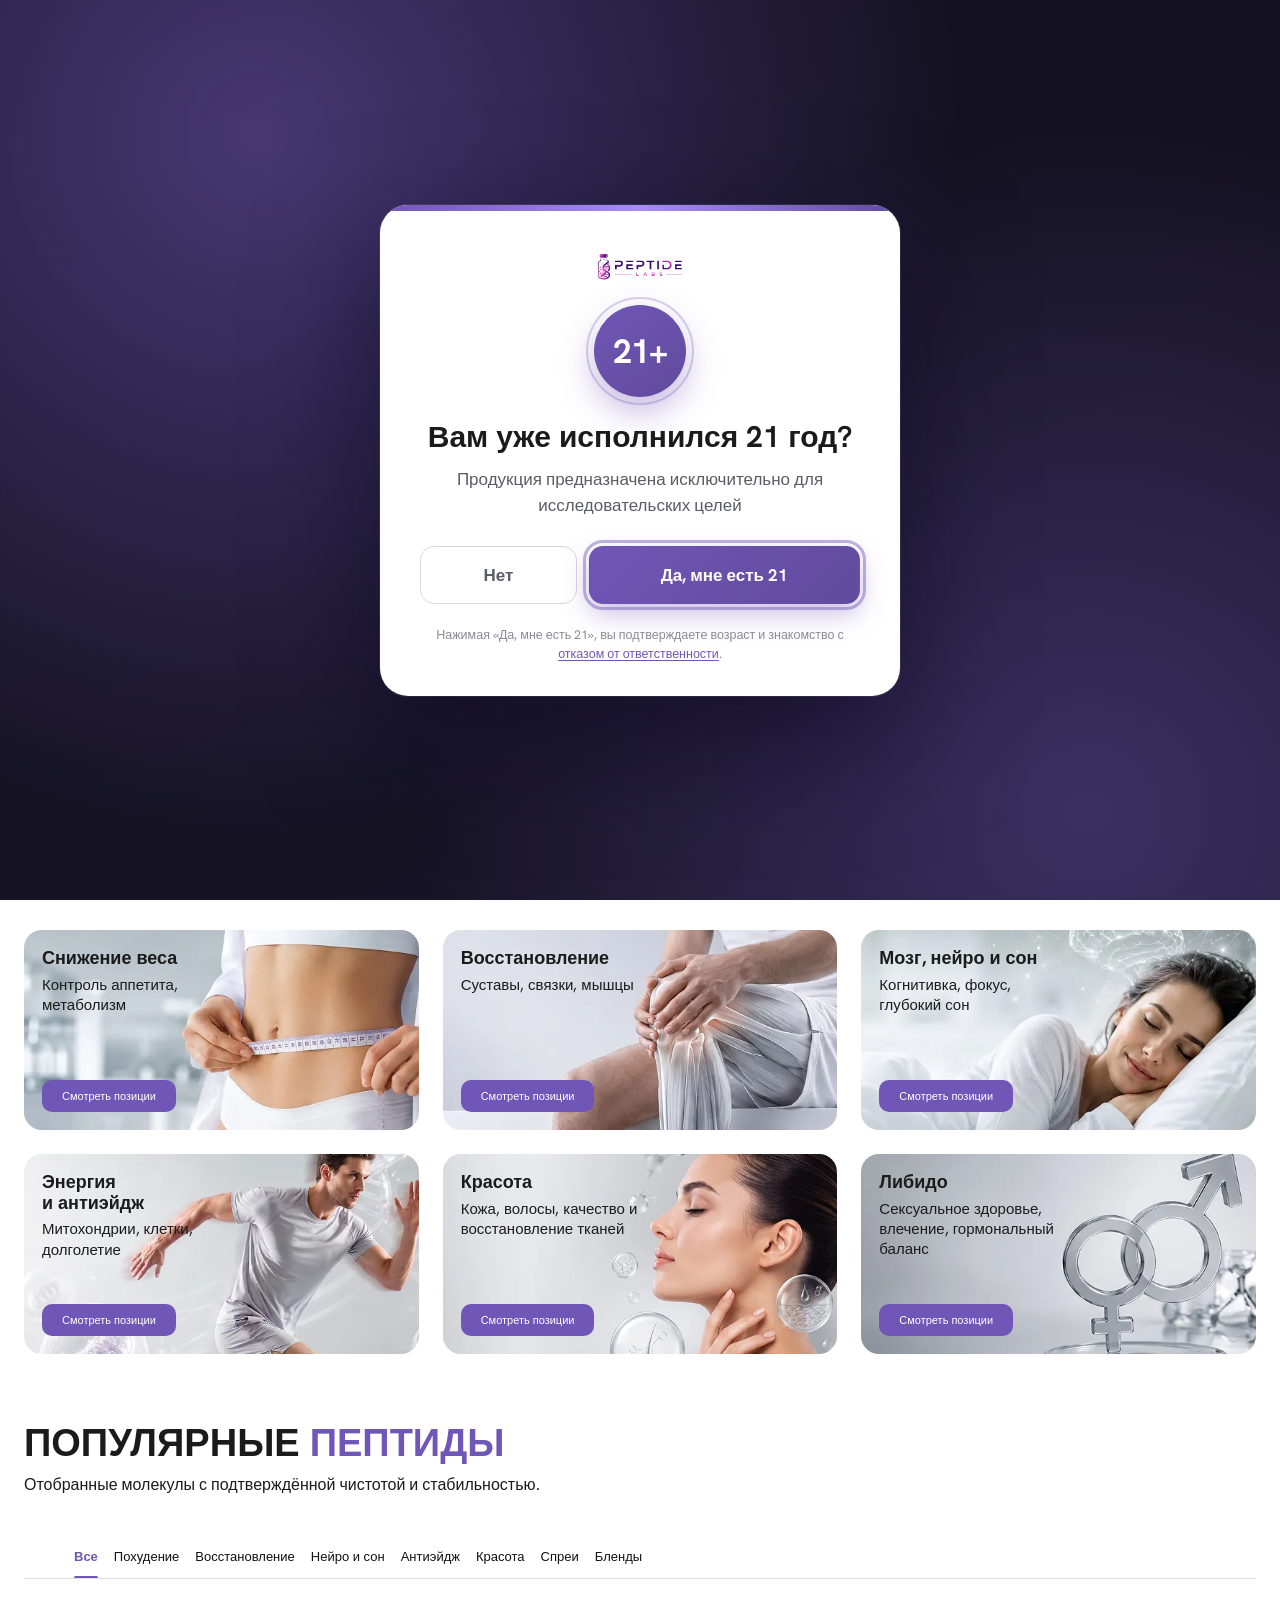
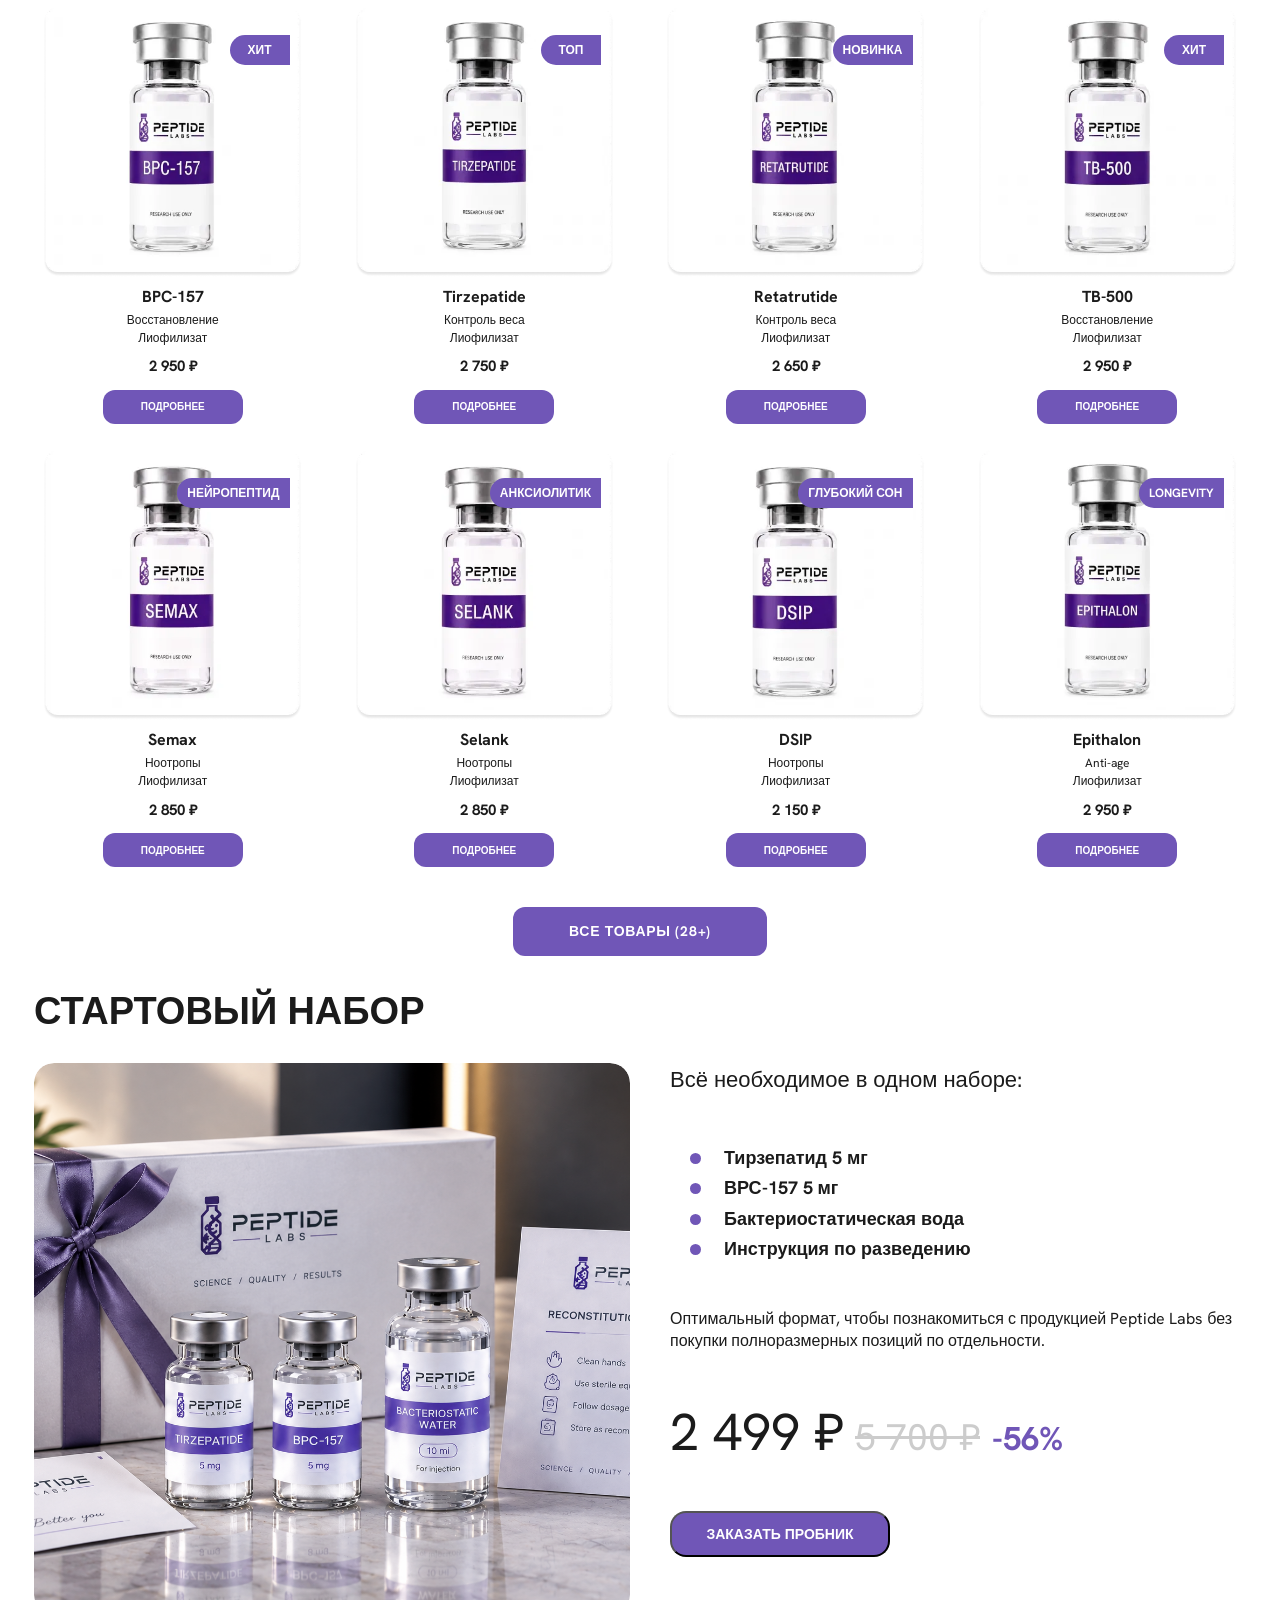
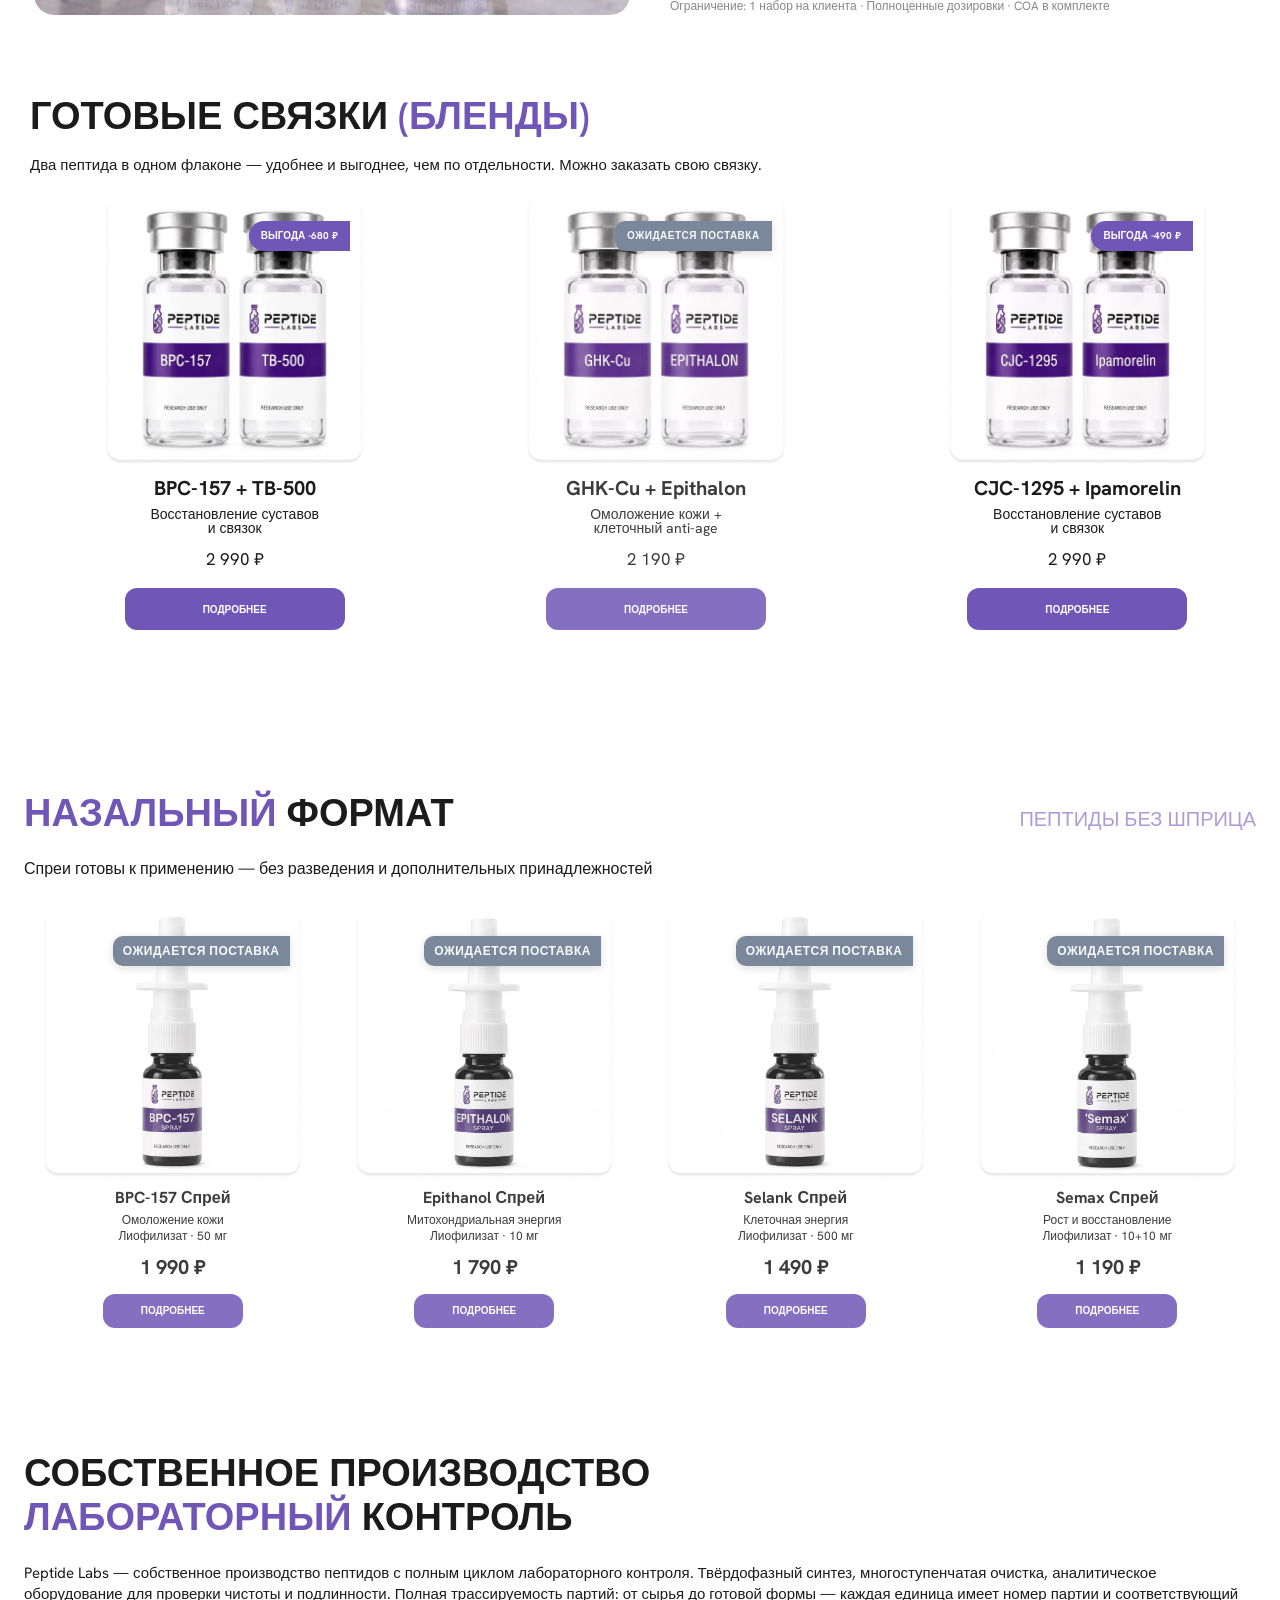
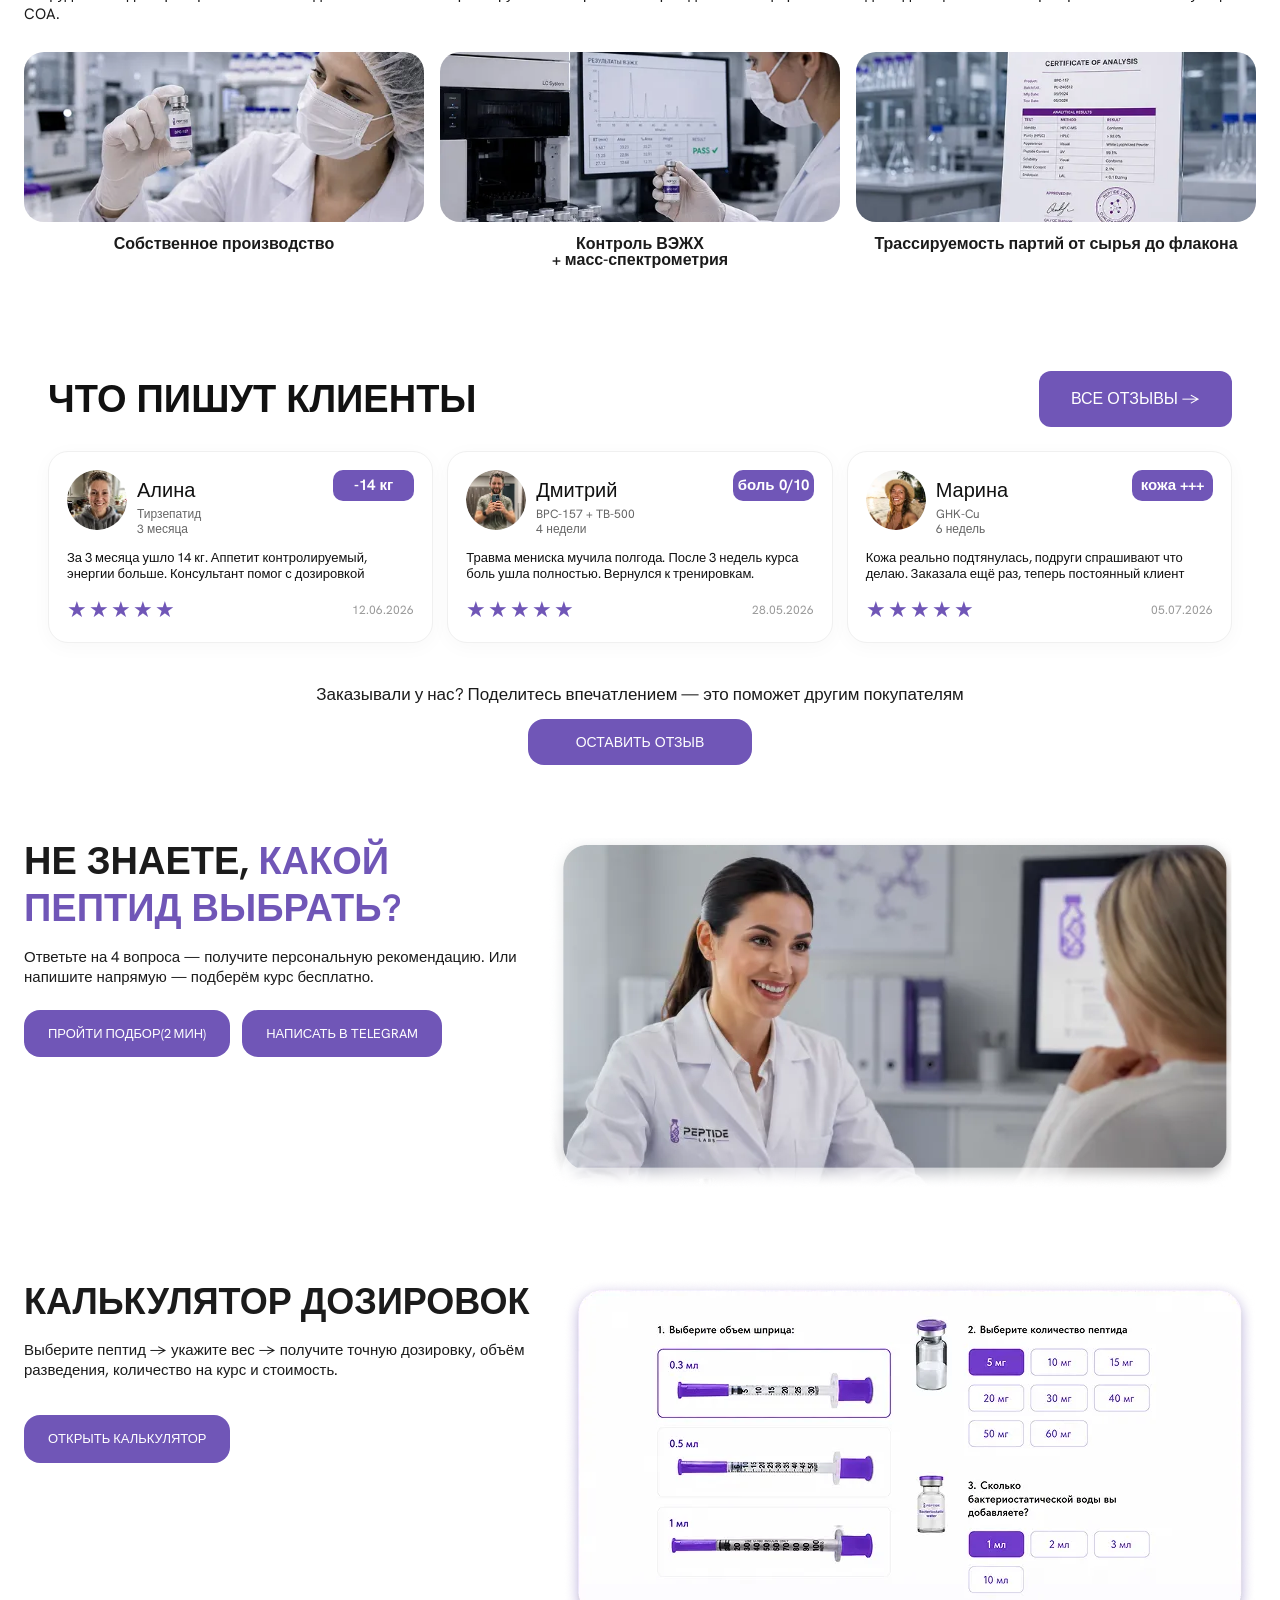
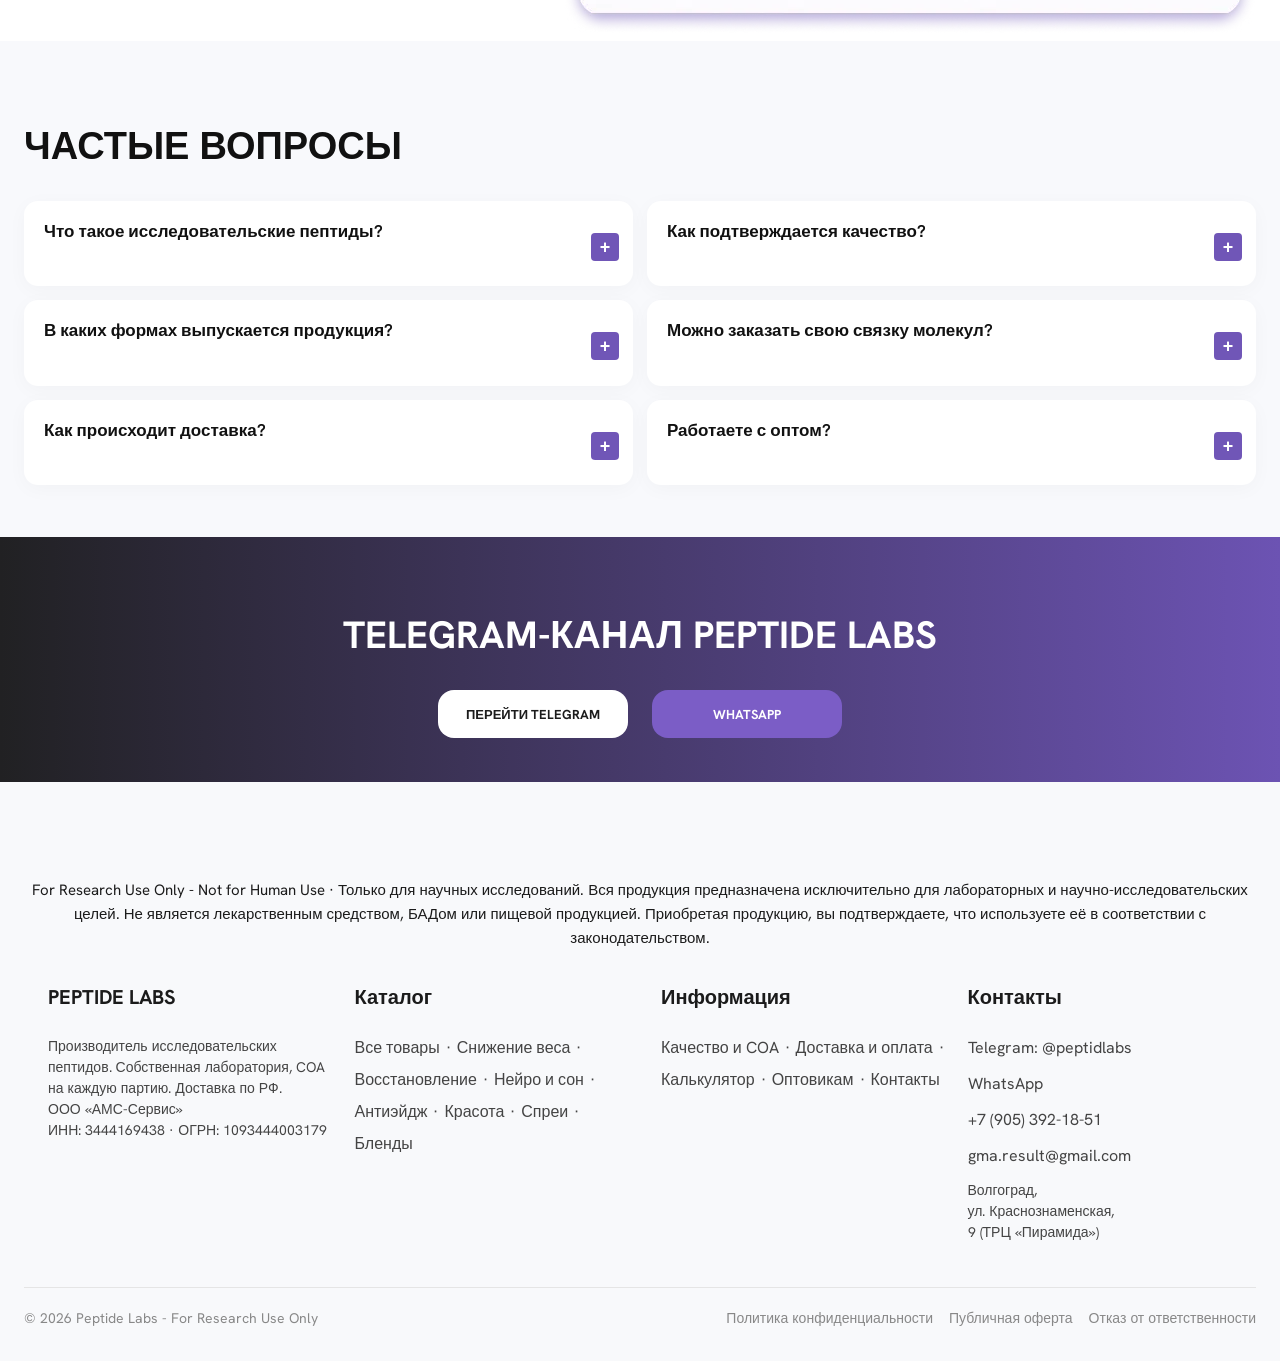
==== commit 32d5e57f: "Рефакторинг каталога сайта" ====
--- a/index.html
+++ b/index.html
@@ -244,11 +244,12 @@
           <p class="product-card__desc">Восстановление суставов<br>и связок</p>
           <span class="product-card__price">2 990 ₽</span>
         </div>
-      </article>
-
-      <article class="product-card product-card--blend">
+        <a href="catalog.html?id=bpc-tb-blend" class="product-card__btn">ПОДРОБНЕЕ</a>
+      </article>
+
+      <article class="product-card product-card--blend product-card--out-of-stock">
         <div class="product-card__thumb product-card__thumb--blend">
-          <span class="product-card__badge product-card__badge--blend">ВЫГОДА -390 ₽</span>
+          <span class="product-card__badge product-card__badge--blend product-card__badge--out-of-stock">Ожидается поставка</span>
           <img src="src/catalog/double/ghk-cu+epithanol-image.webp" alt="GHK-Cu + Epithalon" class="product-card__img product-card__img--blend" loading="lazy" />
         </div>
         <div class="product-card__info">
@@ -256,6 +257,7 @@
           <p class="product-card__desc">Омоложение кожи +<br>клеточный anti-age</p>
           <span class="product-card__price">2 190 ₽</span>
         </div>
+        <a href="catalog.html?id=ghk-cu-epithalon-blend" class="product-card__btn">ПОДРОБНЕЕ</a>
       </article>
 
       <article class="product-card product-card--blend">
@@ -268,6 +270,7 @@
           <p class="product-card__desc">Восстановление суставов<br>и связок</p>
           <span class="product-card__price">2 990 ₽</span>
         </div>
+        <a href="catalog.html?id=cjc-1295-ipa-blend" class="product-card__btn">ПОДРОБНЕЕ</a>
       </article>
     </div>
   </div>
@@ -276,46 +279,50 @@
   <div class="container spray__inner">
     <div class="spray__header">
       <h2 class="spray__title"><span>НАЗАЛЬНЫЙ</span> ФОРМАТ</h2>
-      <a href="#" class="spray__link">ПЕПТИДЫ БЕЗ ШПРИЦА</a>
+      <a href="catalog.html" class="spray__link">ПЕПТИДЫ БЕЗ ШПРИЦА</a>
     </div>
     <p>Спреи готовы к применению — без разведения и дополнительных принадлежностей</p>
 
     <div class="spray__grid">
 
-  <article class="product-card product-card--spray">
+      <article class="product-card product-card--spray product-card--out-of-stock">
+        <span class="product-card__badge product-card__badge--out-of-stock">Ожидается поставка</span>
         <img src="src/catalog/spray/bpc-157-spray-image.webp" alt="BPC-157 Спрей" class="product-card__img" loading="lazy" />
         <h4 class="product-card__title">BPC-157 Спрей</h4>
         <p class="product-card__desc">Омоложение кожи</p>
         <p class="product-card__spec">Лиофилизат · 50 мг</p>
         <span class="product-card__price">1 990 ₽</span>
-        <a href="catalog.html" class="product-card__btn">ПОДРОБНЕЕ</a>
-      </article>
-
-      <article class="product-card product-card--spray">
-        <img src="src/catalog/spray/epithanol-spray-image.webp" alt="BPC-157 Спрей" class="product-card__img" loading="lazy" />
+        <a href="catalog.html?id=bpc-157" class="product-card__btn">ПОДРОБНЕЕ</a>
+      </article>
+
+      <article class="product-card product-card--spray product-card--out-of-stock">
+        <span class="product-card__badge product-card__badge--out-of-stock">Ожидается поставка</span>
+        <img src="src/catalog/spray/epithanol-spray-image.webp" alt="Epithanol Спрей" class="product-card__img" loading="lazy" />
         <h4 class="product-card__title">Epithanol Спрей</h4>
         <p class="product-card__desc">Митохондриальная энергия</p>
         <p class="product-card__spec">Лиофилизат · 10 мг</p>
         <span class="product-card__price">1 790 ₽</span>
-        <a href="catalog.html" class="product-card__btn">ПОДРОБНЕЕ</a>
-      </article>
-
-      <article class="product-card product-card--spray">
-        <img src="src/catalog/spray/selank-spray-image.webp" alt="BPC-157 Спрей" class="product-card__img" loading="lazy" />
+        <a href="catalog.html?id=epithalon" class="product-card__btn">ПОДРОБНЕЕ</a>
+      </article>
+
+      <article class="product-card product-card--spray product-card--out-of-stock">
+        <span class="product-card__badge product-card__badge--out-of-stock">Ожидается поставка</span>
+        <img src="src/catalog/spray/selank-spray-image.webp" alt="Selank Спрей" class="product-card__img" loading="lazy" />
         <h4 class="product-card__title">Selank Спрей</h4>
         <p class="product-card__desc">Клеточная энергия</p>
         <p class="product-card__spec">Лиофилизат · 500 мг</p>
         <span class="product-card__price">1 490 ₽</span>
-        <a href="catalog.html" class="product-card__btn">ПОДРОБНЕЕ</a>
-      </article>
-
-      <article class="product-card product-card--spray">
-        <img src="src/catalog/spray/semax-spray-image.webp" alt="BPC-157 Спрей" class="product-card__img" loading="lazy" />
+        <a href="catalog.html?id=selank" class="product-card__btn">ПОДРОБНЕЕ</a>
+      </article>
+
+      <article class="product-card product-card--spray product-card--out-of-stock">
+        <span class="product-card__badge product-card__badge--out-of-stock">Ожидается поставка</span>
+        <img src="src/catalog/spray/semax-spray-image.webp" alt="Semax Спрей" class="product-card__img" loading="lazy" />
         <h4 class="product-card__title">Semax Спрей</h4>
         <p class="product-card__desc">Рост и восстановление</p>
         <p class="product-card__spec">Лиофилизат · 10+10 мг</p>
         <span class="product-card__price">1 190 ₽</span>
-        <a href="catalog.html" class="product-card__btn">ПОДРОБНЕЕ</a>
+        <a href="catalog.html?id=semax" class="product-card__btn">ПОДРОБНЕЕ</a>
       </article>
     </div>
   </div>
--- a/style.css
+++ b/style.css
@@ -1198,6 +1198,42 @@
   box-shadow: 0 10px 25px rgba(107, 82, 182, 0.18), 0 2px 6px rgba(0, 0, 0, 0.04);
 }
 
+.dosage-chip--out-of-stock {
+  opacity: 0.55;
+  transition: opacity 0.2s ease;
+}
+
+.dosage-chip--out-of-stock:hover {
+  opacity: 0.8;
+}
+
+.dosage-chip--out-of-stock .dosage-chip__box {
+  background: #f3f4f6;
+  color: #9ca3af;
+  flex-direction: column;
+  padding: 8px 18px;
+}
+
+.dosage-chip--out-of-stock .dosage-chip__val {
+  text-decoration: line-through;
+}
+
+.dosage-chip__tag {
+  font-size: 10px;
+  font-weight: 500;
+  color: #9ca3af;
+  text-decoration: none;
+  display: block;
+  margin-top: 2px;
+  line-height: 1;
+}
+
+.dosage-chip--out-of-stock input:checked + .dosage-chip__box {
+  border: 1px dashed #9ca3af;
+  color: #4b5563;
+  box-shadow: 0 4px 12px rgba(0, 0, 0, 0.06);
+}
+
 /* ---- ���� ������� ---- */
 .product-order__purchase-row {
   display: grid;
@@ -1312,6 +1348,33 @@
 
 .btn--submit:active {
   transform: scale(0.99);
+}
+
+.btn--submit:disabled,
+.btn--submit[disabled],
+.btn--submit.btn--disabled {
+  opacity: 0.5 !important;
+  cursor: not-allowed !important;
+  background-color: #9ca3af !important;
+  box-shadow: none !important;
+  transform: none !important;
+  filter: none !important;
+  pointer-events: auto !important;
+}
+
+.product-price--out-of-stock {
+  color: #9ca3af !important;
+  opacity: 0.6 !important;
+  transition: color 0.2s ease, opacity 0.2s ease;
+}
+
+.badge--out-of-stock {
+  background-color: #64748b !important;
+  color: #ffffff !important;
+  font-size: 12px;
+  font-weight: 600;
+  padding: 4px 10px;
+  border-radius: 8px;
 }
 
 .product-order__actions {
@@ -1879,6 +1942,13 @@
   text-align: center;
 }
 
+.product-card--blend .product-card__info {
+  display: flex;
+  flex-direction: column;
+  align-items: center;
+  width: 100%;
+}
+
 .product-card__img--blend {
   width: 100%;
   height: 100%;
@@ -1898,6 +1968,11 @@
   z-index: 2;
 }
 
+.product-card__badge--blend.product-card__badge--out-of-stock {
+  background-color: #64748b !important;
+  color: #f8fafc !important;
+}
+
 .product-card--blend .product-card__title {
   font-size: 40px;
   font-weight: 700;
@@ -1914,6 +1989,21 @@
   font-size: 32px;
   font-weight: 400;
   color: var(--bg-black, #111);
+  display: block;
+  width: 100%;
+  text-align: center;
+  margin-top: 8px;
+  margin-bottom: 16px;
+}
+
+.product-card--blend .product-card__btn {
+  display: inline-flex;
+  justify-content: center;
+  align-items: center;
+  width: 220px;
+  height: 42px;
+  margin-top: 0;
+  margin-bottom: 12px;
 }
 
 /* /////// РЎРїСЂРµРё ///////// */
@@ -2245,24 +2335,30 @@
 .calc-result__buy {
   flex: 1;
   min-width: 140px;
-  height: 46px;
+  min-height: 46px;
+  flex-shrink: 0;
+  padding: 10px;
   border-radius: 10px;
   font-size: 14px;
   display: flex;
   align-items: center;
   justify-content: center;
+  text-align: center;
   text-decoration: none;
 }
 
 .calc-result__consult {
   flex: 1;
   min-width: 140px;
-  height: 46px;
+  min-height: 46px;
+  flex-shrink: 0;
+  padding: 10px;
   border-radius: 10px;
   font-size: 14px;
   display: flex;
   align-items: center;
   justify-content: center;
+  text-align: center;
   border: 1.5px solid #e0e0e0;
   text-decoration: none;
   color: #111;
@@ -2446,6 +2542,11 @@
   overflow: hidden;
   padding-bottom: 16px;
   box-sizing: border-box;
+}
+
+.product-card--out-of-stock {
+  opacity: 0.85;
+  transition: opacity 0.2s ease;
 }
 
 .product-card__badge {
@@ -2465,6 +2566,36 @@
   white-space: nowrap;
   border-radius: 16px 0 0 16px;
   z-index: 2;
+}
+
+.product-card__badge--out-of-stock {
+  background-color: #64748b !important;
+  color: #f8fafc !important;
+  font-size: 12px;
+  font-weight: 600;
+  text-transform: uppercase;
+  letter-spacing: 0.5px;
+  min-width: unset;
+  padding: 0 14px;
+  height: 34px;
+  border-radius: 10px 0 0 10px;
+  box-shadow: 0 2px 8px rgba(0, 0, 0, 0.15);
+}
+
+.search-result--out-of-stock {
+  opacity: 0.75;
+}
+
+.search-result__tag {
+  display: inline-block;
+  font-size: 11px;
+  background: #e2e8f0;
+  color: #64748b;
+  padding: 1px 6px;
+  border-radius: 4px;
+  margin-left: 6px;
+  font-weight: 500;
+  vertical-align: middle;
 }
 
 .product-card__img {
@@ -7779,6 +7910,22 @@
     border-radius: 10px 0 0 10px;
   }
 
+  .product-card__badge--out-of-stock {
+    font-size: 9px !important;
+    height: 22px !important;
+    line-height: 22px !important;
+    padding: 0 7px !important;
+    top: 8px !important;
+    right: 0 !important;
+    min-width: unset !important;
+    border-radius: 6px 0 0 6px !important;
+    letter-spacing: 0 !important;
+    text-transform: uppercase !important;
+    max-width: 85% !important;
+    white-space: nowrap !important;
+    box-sizing: border-box !important;
+  }
+
   .product-card__title {
     font-size: 14px;
     margin-top: 8px;
@@ -7951,6 +8098,17 @@
   .product-card--blend {
     width: 100%;
     min-width: 0;
+    display: flex;
+    flex-direction: column;
+    align-items: center;
+  }
+
+  .product-card--blend .product-card__info {
+    display: flex;
+    flex-direction: column;
+    align-items: center;
+    width: 100%;
+    padding: 0 4px;
   }
 
   .product-card--blend .product-card__title {
@@ -7964,7 +8122,25 @@
   }
 
   .product-card--blend .product-card__price {
-    font-size: 12px;
+    font-size: 13px;
+    display: block;
+    width: 100%;
+    text-align: center;
+    margin-top: 4px;
+    margin-bottom: 8px;
+  }
+
+  .product-card--blend .product-card__btn {
+    display: inline-flex;
+    justify-content: center;
+    align-items: center;
+    width: 100%;
+    max-width: 130px;
+    height: 28px;
+    font-size: 9px;
+    border-radius: 6px;
+    margin-top: 0;
+    margin-bottom: 8px;
   }
 
   .product-card__badge--blend {
@@ -7974,6 +8150,19 @@
     right: 6px;
     border-radius: 8px 0 0 8px;
     line-height: 1.2;
+  }
+
+  .product-card__badge--blend.product-card__badge--out-of-stock {
+    font-size: 8px !important;
+    height: 18px !important;
+    line-height: 18px !important;
+    padding: 0 5px !important;
+    top: 6px !important;
+    right: 6px !important;
+    border-radius: 5px !important;
+    letter-spacing: 0 !important;
+    white-space: nowrap !important;
+    max-width: 85% !important;
   }
 
   .product-card__thumb--blend {
@@ -12291,4 +12480,104 @@
     border-radius: 16px;
     max-height: 95vh;
   }
+
+  /* Плашка «Ожидается поставка» на мобильных */
+  .product-card__badge--out-of-stock {
+    font-size: 9px !important;
+    height: 22px !important;
+    line-height: 22px !important;
+    padding: 0 7px !important;
+    top: 8px !important;
+    right: 0 !important;
+    min-width: unset !important;
+    border-radius: 6px 0 0 6px !important;
+    letter-spacing: 0 !important;
+    text-transform: uppercase !important;
+    max-width: 85% !important;
+    white-space: nowrap !important;
+    box-sizing: border-box !important;
+  }
+
+  .product-card__badge--blend.product-card__badge--out-of-stock {
+    font-size: 8px !important;
+    height: 18px !important;
+    line-height: 18px !important;
+    padding: 0 5px !important;
+    top: 6px !important;
+    right: 6px !important;
+    border-radius: 5px !important;
+    letter-spacing: 0 !important;
+    white-space: nowrap !important;
+    max-width: 85% !important;
+    box-sizing: border-box !important;
+  }
+
+  /* Структура блендов на смартфонах: кнопка строго под ценой */
+  .product-card--blend {
+    display: flex !important;
+    flex-direction: column !important;
+    align-items: center !important;
+    width: 100% !important;
+  }
+
+  .product-card--blend .product-card__info {
+    display: flex !important;
+    flex-direction: column !important;
+    align-items: center !important;
+    width: 100% !important;
+  }
+
+  .product-card--blend .product-card__price {
+    display: block !important;
+    width: 100% !important;
+    text-align: center !important;
+    font-size: 13px !important;
+    margin-top: 4px !important;
+    margin-bottom: 8px !important;
+  }
+
+  .product-card--blend .product-card__btn {
+    display: inline-flex !important;
+    justify-content: center !important;
+    align-items: center !important;
+    width: 100% !important;
+    max-width: 130px !important;
+    height: 28px !important;
+    font-size: 9px !important;
+    border-radius: 6px !important;
+    margin-top: 0 !important;
+    margin-bottom: 8px !important;
+  }
+}
+
+@media (max-width: 480px) {
+  .product-card__badge--out-of-stock {
+    font-size: 8px !important;
+    height: 20px !important;
+    line-height: 20px !important;
+    padding: 0 5px !important;
+    top: 6px !important;
+    letter-spacing: -0.2px !important;
+  }
+
+  .product-card__badge--blend.product-card__badge--out-of-stock {
+    font-size: 7.5px !important;
+    height: 17px !important;
+    line-height: 17px !important;
+    padding: 0 4px !important;
+    top: 5px !important;
+    right: 5px !important;
+    border-radius: 4px !important;
+    letter-spacing: -0.2px !important;
+  }
+
+  .product-card--blend .product-card__price {
+    font-size: 12px !important;
+  }
+
+  .product-card--blend .product-card__btn {
+    max-width: 115px !important;
+    height: 26px !important;
+    font-size: 8.5px !important;
+  }
 }
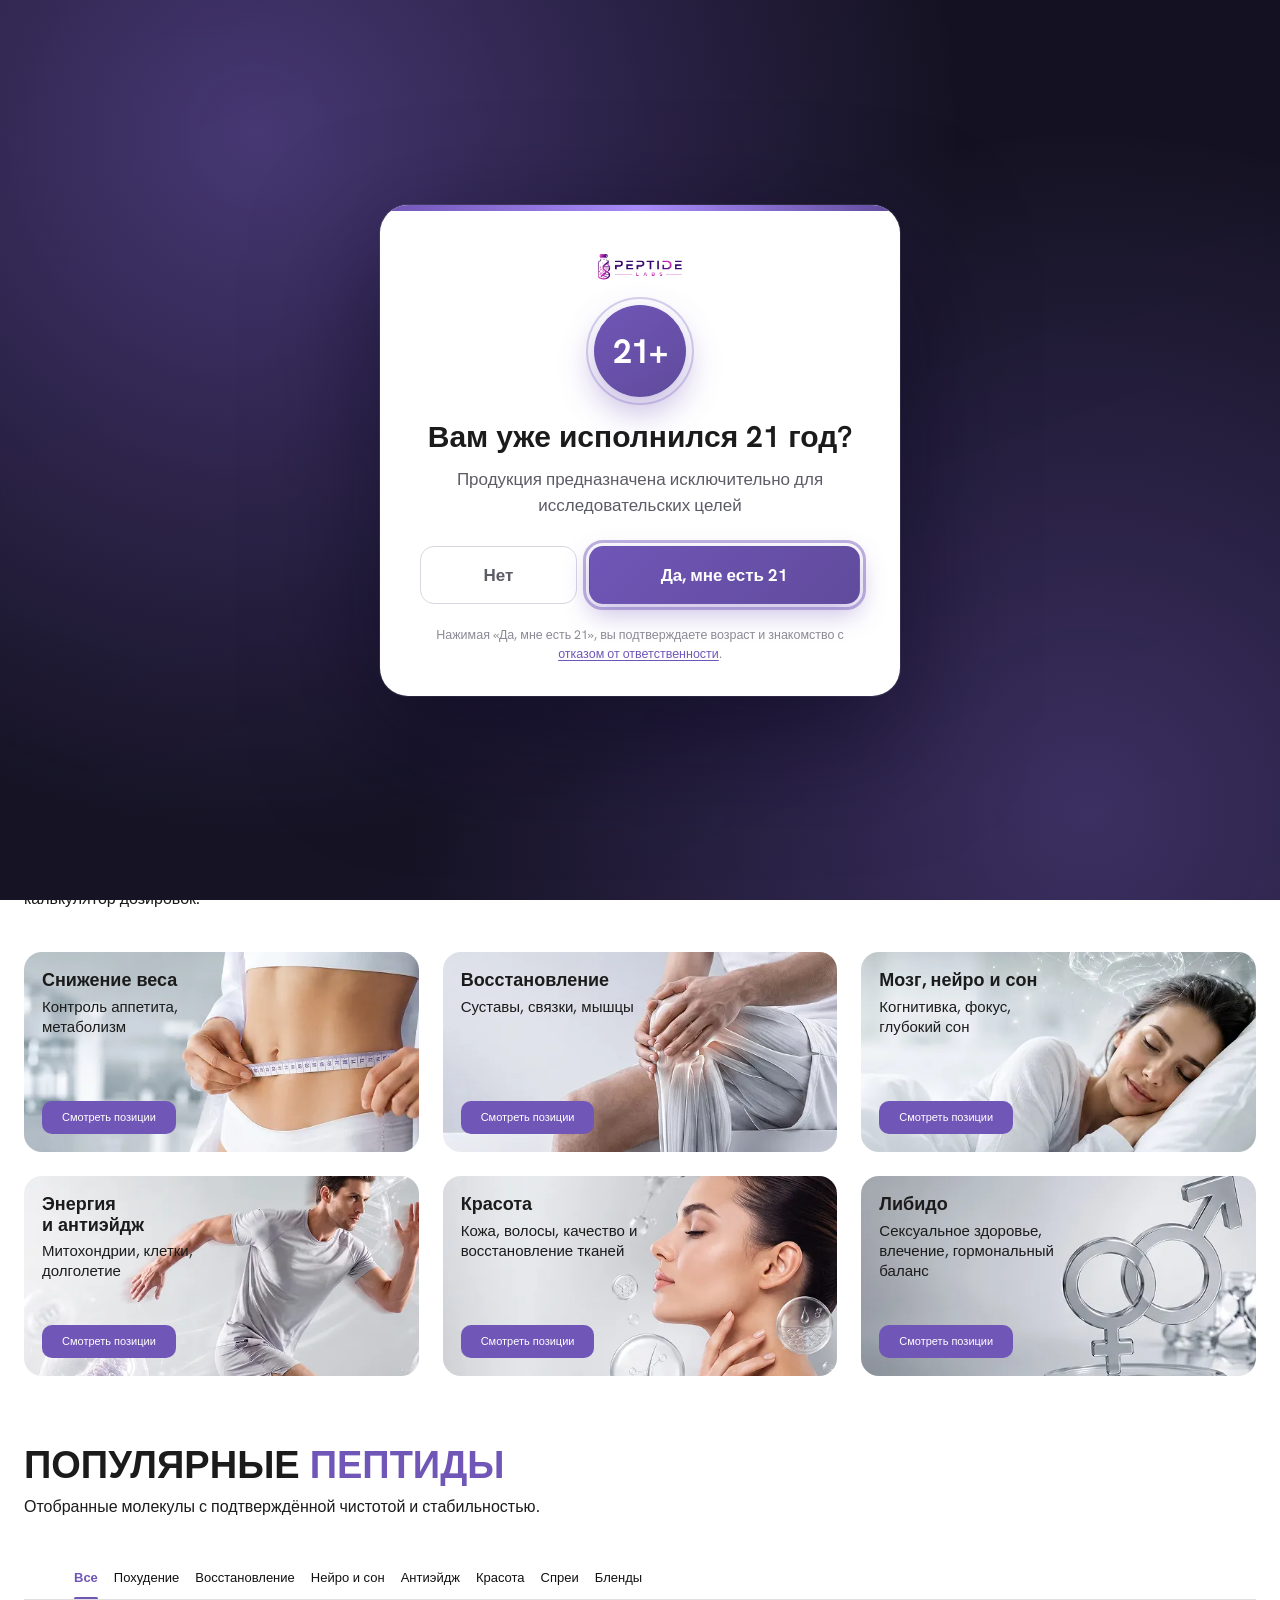
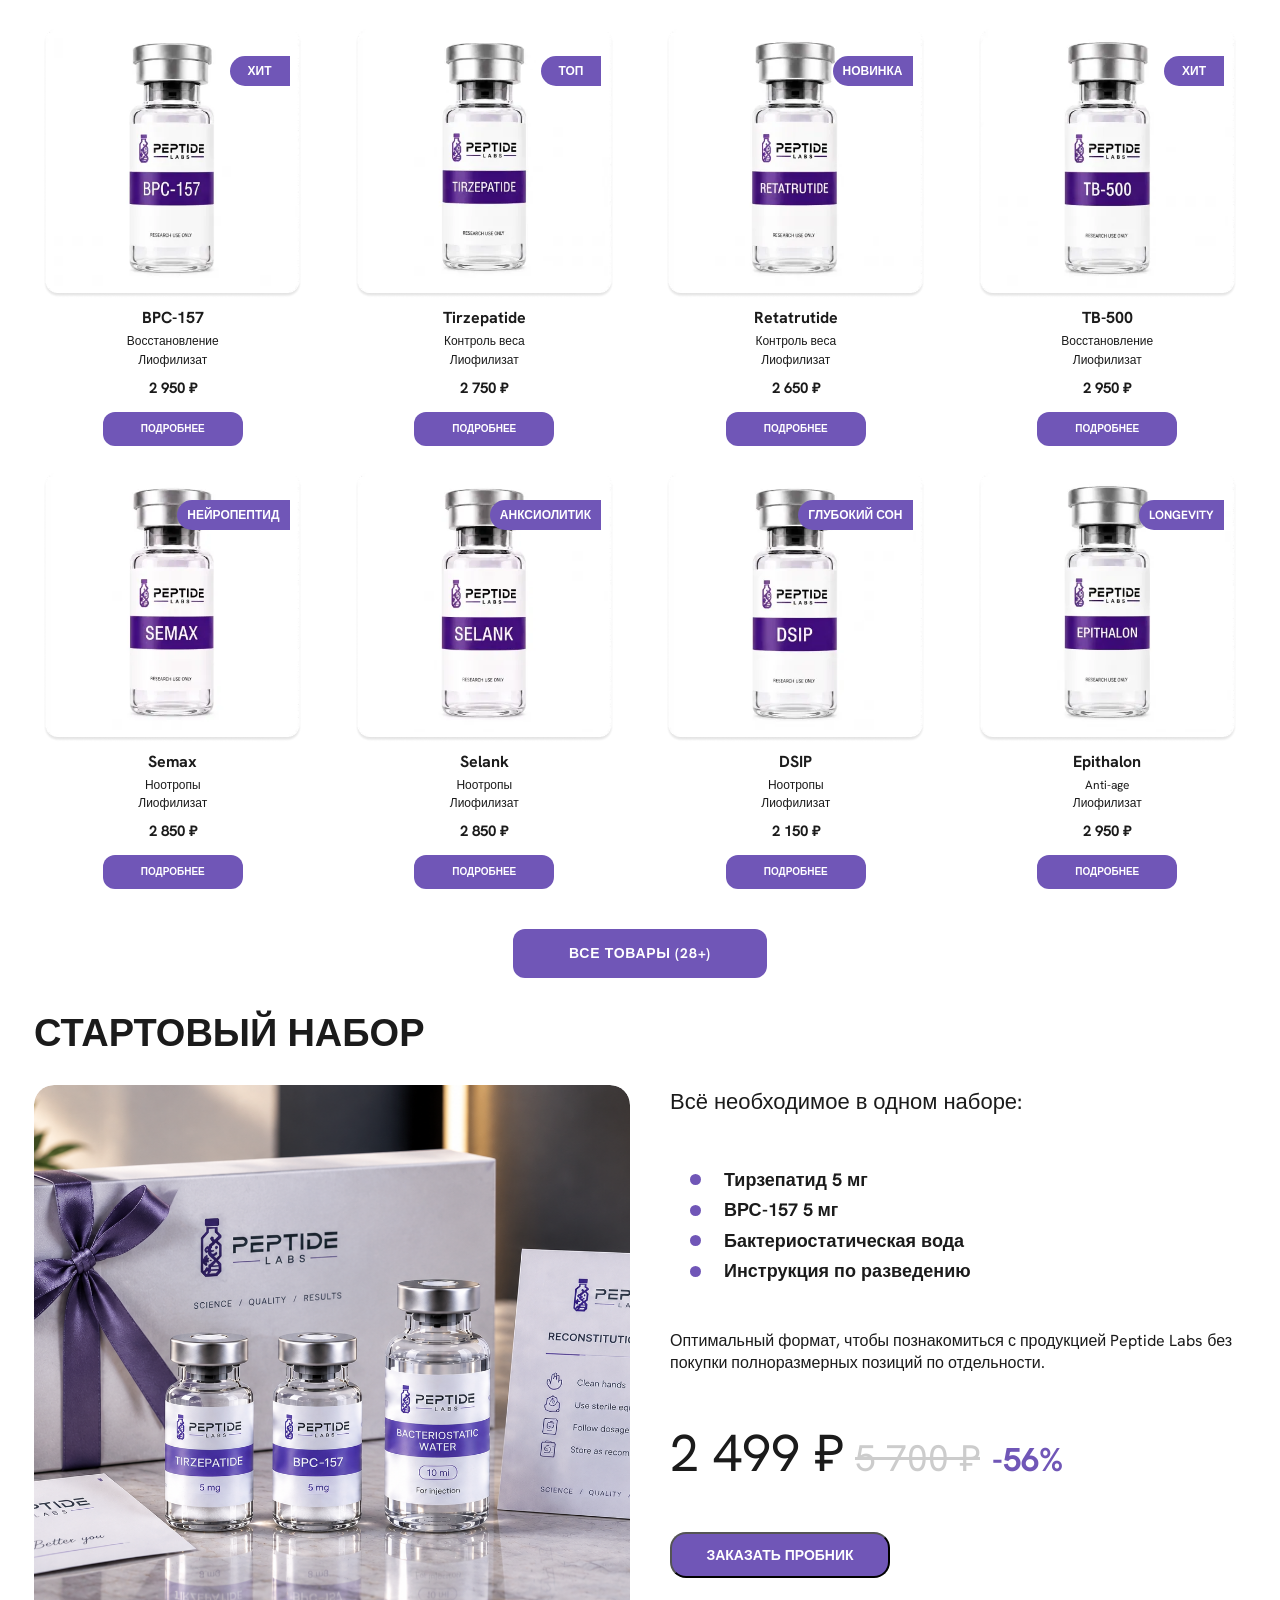
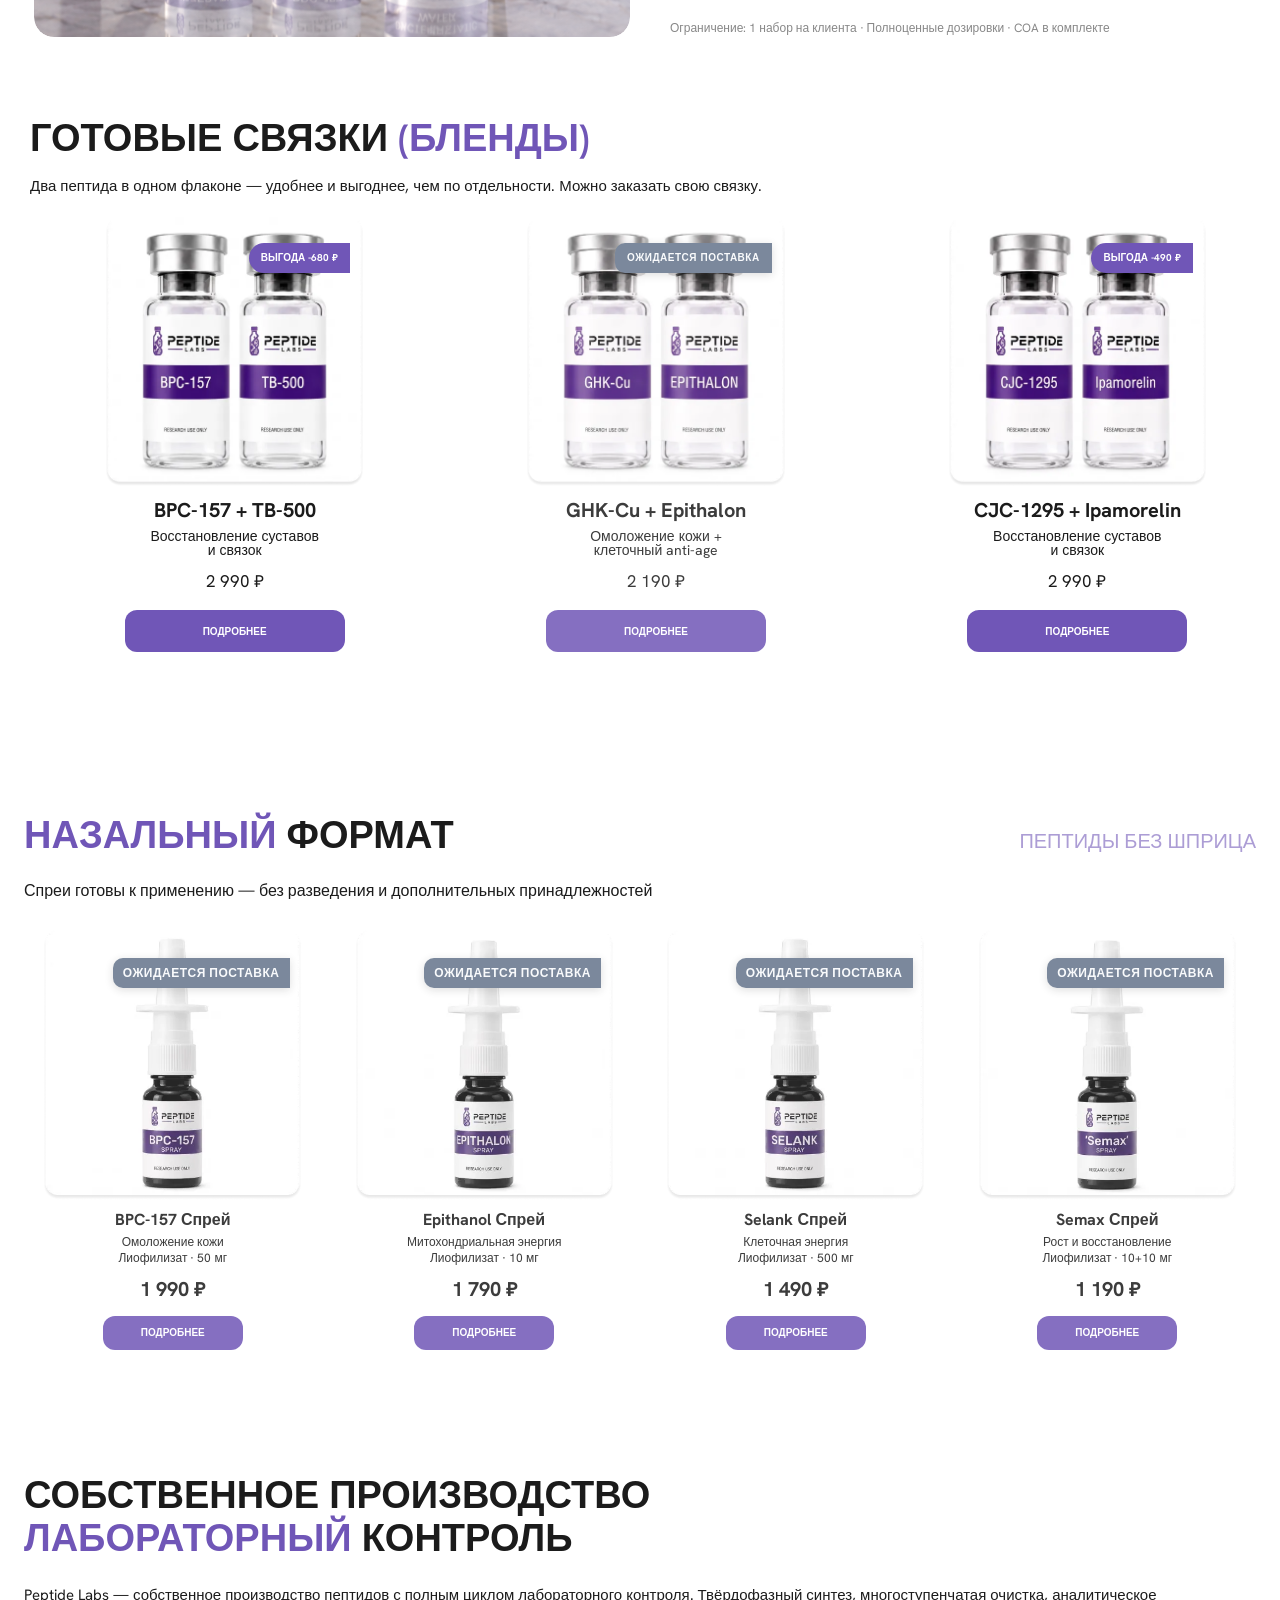
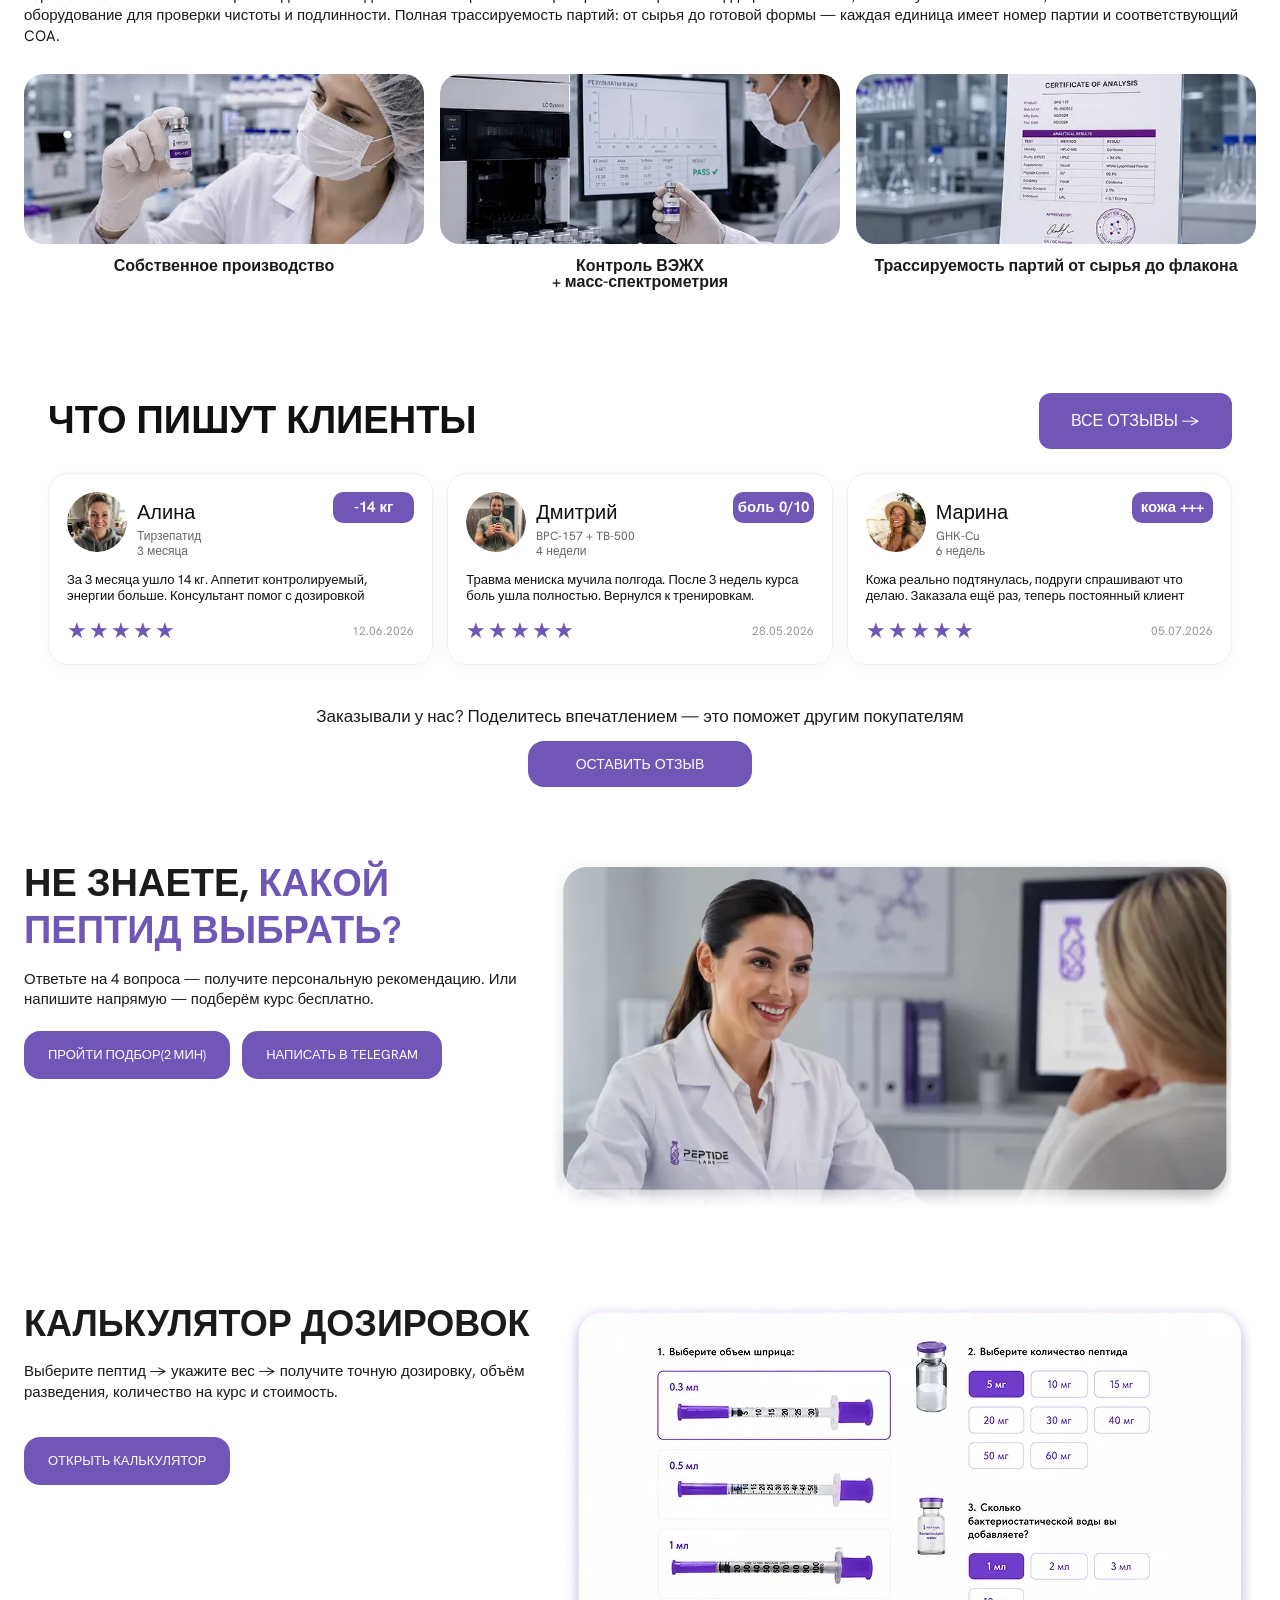
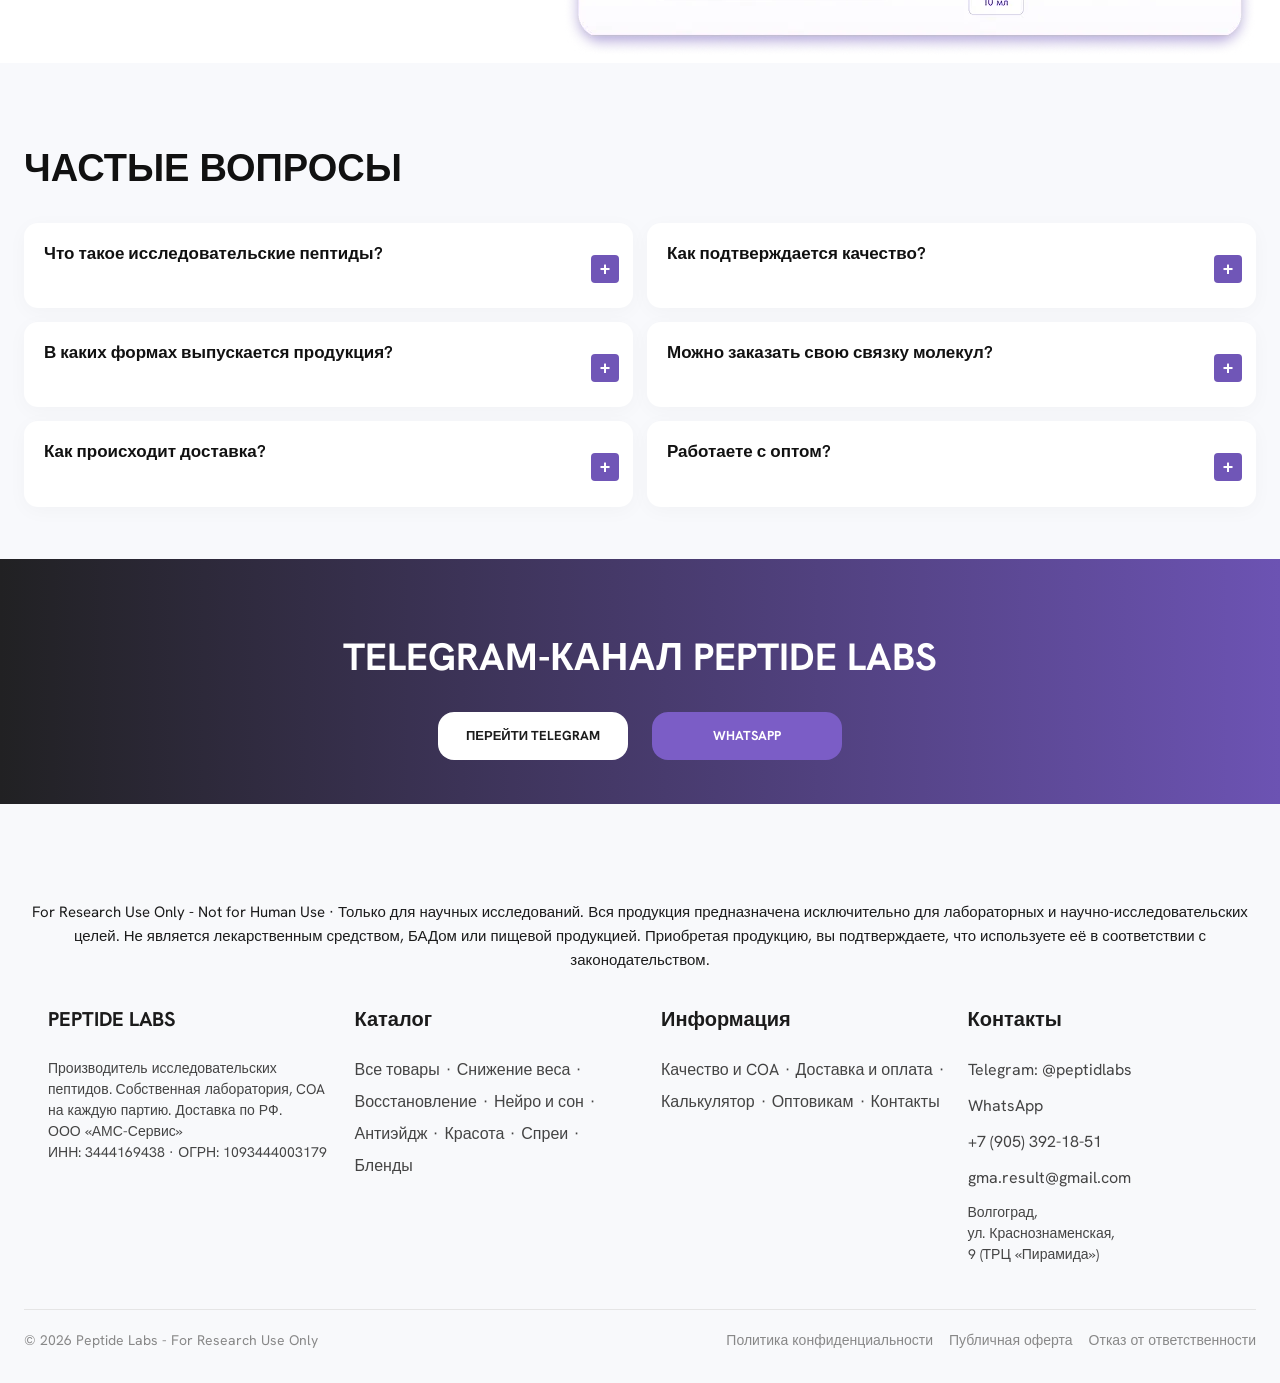
==== commit 5df088a5: "Правка названий и ссылок" ====
--- a/index.html
+++ b/index.html
@@ -1,11 +1,14 @@
 <!DOCTYPE html>
 <html lang="en">
+
 <head>
   <meta charset="UTF-8">
   <meta name="viewport" content="width=device-width, initial-scale=1.0">
 
-  <title>Peptide Labs — российский производитель иссследовательских пептидов с собственной лабораторией полного цикл</title>
-  <meta name="description" content="Каталог пептидов высокой степени очистки и комплексных растворов для лабораторных исследований. Сертификаты качества COA, быстрая доставка.">
+  <title>Peptide Labs — российский производитель иссследовательских пептидов с собственной лабораторией полного цикл
+  </title>
+  <meta name="description"
+    content="Каталог пептидов высокой степени очистки и комплексных растворов для лабораторных исследований. Сертификаты качества COA, быстрая доставка.">
   <meta name="robots" content="index, follow">
 
   <meta property="og:type" content="website">
@@ -19,781 +22,854 @@
   <link rel="stylesheet" href="css/legal.css">
   <script src="js/legal.js"></script>
 </head>
+
 <body>
-    <header class="header" id="header">
-  <div class="container header__inner">
-    <a class="logo" href="index.html" alt="Peptide Labs — на главную">
-      <img src="src/hero/logo-image.webp" fetchpriority="high" alt="Peptide Labs Logo" class="logo__img" />
-    </a>
-
-    <nav class="nav" aria-label="Основная навигация">
-      <ul class="nav__list">
-        <li><a class="nav__link" href="catalog.html">Каталог</a></li>
-        <li><a class="nav__link" href="about.html">О компании</a></li>
-        <li><a class="nav__link" href="quality.html">Качество</a></li>
-        <li><a class="nav__link" href="business.html">Оптовикам</a></li>
-      </ul>
-    </nav>
-
-    <div class="header__actions">
-      <button class="header__icon-btn" type="button" aria-label="Поиск по сайту">
-        <img class="header__icon" src="src/hero/search-image.webp" alt="" width="56" height="56" />
-      </button>
-
-      <button class="header__icon-btn header__cart-btn" type="button" aria-label="Корзина">
-        <img class="header__icon" src="src/hero/store-image.webp" alt="" width="56" height="56" />
-        <span class="header__cart-badge" id="cart-count">0</span>
-      </button>
-
-      <div class="header__buttons">
-        <a class="btn btn--primary" href="#search-peptides">Поиск<br>по пептидам</a>
-        <a class="btn btn--primary" href="#contacts">Связаться</a>
-      </div>
-
-      <button
-        class="burger"
-        id="burger"
-        type="button"
-        aria-label="Открыть меню" 
-        aria-expanded="false"
-        aria-controls="mobile-menu"
-      >
-        <span class="burger__box" aria-hidden="true">
-          <span class="burger__line"></span>
-          <span class="burger__line"></span>
-          <span class="burger__line"></span>
-        </span>
-      </button>
-    </div>
+  <header class="header" id="header">
+    <div class="container header__inner">
+      <a class="logo" href="index.html" alt="Peptide Labs — на главную">
+        <img src="src/hero/logo-image.webp" fetchpriority="high" alt="Peptide Labs Logo" class="logo__img" />
+      </a>
+
+      <nav class="nav" aria-label="Основная навигация">
+        <ul class="nav__list">
+          <li><a class="nav__link" href="catalog.html">Каталог</a></li>
+          <li><a class="nav__link" href="about.html">О компании</a></li>
+          <li><a class="nav__link" href="quality.html">Качество</a></li>
+          <li><a class="nav__link" href="business.html">Оптовикам</a></li>
+        </ul>
+      </nav>
+
+      <div class="header__actions">
+        <button class="header__icon-btn" type="button" aria-label="Поиск по сайту">
+          <img class="header__icon" src="src/hero/search-image.webp" alt="" width="56" height="56" />
+        </button>
+
+        <button class="header__icon-btn header__cart-btn" type="button" aria-label="Корзина">
+          <img class="header__icon" src="src/hero/store-image.webp" alt="" width="56" height="56" />
+          <span class="header__cart-badge" id="cart-count">0</span>
+        </button>
+
+        <div class="header__buttons">
+          <a class="btn btn--primary" href="#search-peptides">Поиск<br>по пептидам</a>
+          <a class="btn btn--primary" href="#contacts">Связаться</a>
+        </div>
+
+        <button class="burger" id="burger" type="button" aria-label="Открыть меню" aria-expanded="false"
+          aria-controls="mobile-menu">
+          <span class="burger__box" aria-hidden="true">
+            <span class="burger__line"></span>
+            <span class="burger__line"></span>
+            <span class="burger__line"></span>
+          </span>
+        </button>
+      </div>
+    </div>
+
+    <div class="mobile-menu" id="mobile-menu" hidden>
+      <nav class="container" aria-label="Мобильная навигация">
+        <ul class="mobile-menu__list">
+          <li><a class="mobile-menu__link" href="catalog.html">Каталог</a></li>
+          <li><a class="mobile-menu__link" href="about.html">О компании</a></li>
+          <li><a class="mobile-menu__link" href="quality.html">Качество</a></li>
+          <li><a class="mobile-menu__link" href="business.html">Оптовикам</a></li>
+        </ul>
+        <div class="mobile-menu__actions">
+          <a class="btn btn--primary" href="#search-peptides">Поиск<br>по пептидам</a>
+          <a class="btn btn--primary" href="#contacts">Связаться</a>
+        </div>
+      </nav>
+    </div>
+  </header>
+
+  <div class="disclaimer">
+    <p>ТОЛЬКО ДЛЯ ИССЛЕДОВАТЕЛЬСКИХ ЦЕЛЕЙ • NOT FOR HUMAN USE • НЕ ЯВЛЯЕТСЯ ЛЕКАРСТВЕННЫМ СРЕДСТВОМ</p>
   </div>
 
-  <div class="mobile-menu" id="mobile-menu" hidden>
-    <nav class="container" aria-label="Мобильная навигация">
-      <ul class="mobile-menu__list">
-        <li><a class="mobile-menu__link" href="catalog.html">Каталог</a></li>
-        <li><a class="mobile-menu__link" href="about.html">О компании</a></li>
-        <li><a class="mobile-menu__link" href="quality.html">Качество</a></li>
-        <li><a class="mobile-menu__link" href="business.html">Оптовикам</a></li>
-      </ul>
-      <div class="mobile-menu__actions">
-        <a class="btn btn--primary" href="#search-peptides">Поиск<br>по пептидам</a>
-        <a class="btn btn--primary" href="#contacts">Связаться</a>
-      </div>
-    </nav>
+  <section class="hero" id="hero">
+    <div class="container hero__inner">
+      <div class="hero__content">
+        <img src="src/hero/hero-image.webp" fetchpriority="high" alt="Hero" class="hero-mobile-img">
+        <h1 class="hero__title">Пептиды <br>с <span>доказанной</span> <br>чистотой <br>под ваши задачи</h1>
+        <p class="hero__subtitle">Собственное производство, лабораторный контроль каждой партии, паспорт качества в
+          каждом заказе. Лиофилизаты, спреи, картриджи и ручки</p>
+        <div class="hero__actions">
+          <a class="btn btn--primary" href="catalog.html">Перейти в каталог</a>
+          <a class="btn btn--outline" href="#contacts">Связаться с нами</a>
+        </div>
+        <div class="hero__features">
+          <div class="feature-item"><img src="src/hero/flask-image.webp" alt="" class="feature-item__icon"
+              loading="lazy" />
+            <div class="feature-item__text"><strong>40+</strong><span>пептидов в каталоге</span></div>
+          </div>
+          <div class="feature-item"><img src="src/hero/delivery-image.webp" alt="" class="feature-item__icon"
+              loading="lazy" />
+            <div class="feature-item__text"><strong>1–3 дня</strong><span>доставка по России</span></div>
+          </div>
+          <div class="feature-item"><img src="src/hero/quaranty-image.webp" alt="" class="feature-item__icon"
+              loading="lazy" />
+            <div class="feature-item__text"><strong>COA</strong><span>к каждому заказу</span></div>
+          </div>
+          <div class="feature-item"><img src="src/hero/box-image.webp" alt="" class="feature-item__icon"
+              loading="lazy" />
+            <div class="feature-item__text"><strong>от 5 ед.</strong><span>оптовые условия</span></div>
+          </div>
+        </div>
+      </div>
+    </div>
+  </section>
+  <section class="catalog__tasks" id="catalog__tasks">
+    <div class="container catalog__tasks-inner">
+      <div class="catalog__tasks-header">
+        <h2 class="catalog__tasks-title">КАТАЛОГ <span>ПО ЗАДАЧАМ</span></h2>
+        <h3 class="catalog__tasks-desc">НАПРАВЛЕНИЯ</h3>
+      </div>
+      <p class="catalog__tasks-subtitles">Пептиды сгруппированы по направлениям. <br>Внутри каждого — описание молекул и
+        калькулятор дозировок.</p>
+      <div class="catalog__tasks-grid" id="catalog__tasks-grid">
+        <article class="task-card"><img src="src/hero/weight-image.webp" alt="Снижение веса" class="task-card__bg"
+            loading="lazy" />
+          <div class="task-card__content">
+            <div class="task-card__info">
+              <h3 class="task-card__title">Снижение веса</h3>
+              <p class="task-card__desc">Контроль аппетита, метаболизм</p>
+            </div><a href="catalog.html" class="task-card__btn">Смотреть позиции</a>
+          </div>
+        </article>
+        <article class="task-card"><img src="src/hero/recovery-image.webp" alt="Восстановление" class="task-card__bg"
+            loading="lazy" />
+          <div class="task-card__content">
+            <div class="task-card__info">
+              <h3 class="task-card__title">Восстановление</h3>
+              <p class="task-card__desc">Суставы, связки, мышцы</p>
+            </div><a href="catalog.html" class="task-card__btn">Смотреть позиции</a>
+          </div>
+        </article>
+        <article class="task-card"><img src="src/hero/brain-image.webp" alt="Мозг, нейро и сон" class="task-card__bg"
+            loading="lazy" />
+          <div class="task-card__content">
+            <div class="task-card__info">
+              <h3 class="task-card__title">Мозг, нейро и сон</h3>
+              <p class="task-card__desc">Когнитивка, фокус, глубокий сон</p>
+            </div><a href="catalog.html" class="task-card__btn">Смотреть позиции</a>
+          </div>
+        </article>
+        <article class="task-card"><img src="src/hero/energy-image.webp" alt="Энергия и антиэйдж" class="task-card__bg"
+            loading="lazy" />
+          <div class="task-card__content">
+            <div class="task-card__info">
+              <h3 class="task-card__title">Энергия <br>и антиэйдж</h3>
+              <p class="task-card__desc">Митохондрии, клетки, долголетие</p>
+            </div><a href="catalog.html" class="task-card__btn">Смотреть позиции</a>
+          </div>
+        </article>
+        <article class="task-card"><img src="src/hero/beauty-inage.webp" alt="Красота" class="task-card__bg"
+            loading="lazy" />
+          <div class="task-card__content">
+            <div class="task-card__info">
+              <h3 class="task-card__title">Красота</h3>
+              <p class="task-card__desc">Кожа, волосы, качество и восстановление тканей</p>
+            </div>
+            <a href="catalog.html" class="task-card__btn">Смотреть позиции</a>
+          </div>
+        </article>
+
+        <article class="task-card">
+          <img src="src/hero/libido-image.webp" alt="Либидо" class="task-card__bg" loading="lazy" />
+          <div class="task-card__content">
+            <div class="task-card__info">
+              <h3 class="task-card__title">Либидо</h3>
+              <p class="task-card__desc">Сексуальное здоровье, влечение, гормональный баланс</p>
+            </div>
+            <a href="catalog.html" class="task-card__btn">Смотреть позиции</a>
+          </div>
+        </article>
+      </div>
+    </div>
+  </section>
+  <section class="peptides__catalog" id="peptides__catalog">
+    <div class="container peptides__catalog-inner">
+
+      <div class="peptides__catalog-header">
+        <h2 class="peptides__catalog-title">ПОПУЛЯРНЫЕ <span>ПЕПТИДЫ</span></h2>
+      </div>
+
+      <p class="peptides__catalog-subtitles">Отобранные молекулы с подтверждённой чистотой и стабильностью.</p>
+
+      <div class="peptides__catalog-switch">
+        <ul class="peptides__catalog-tabs">
+          <li class="peptides__catalog-item">
+            <button type="button" class="peptides__tab-btn peptides__tab-btn--active">Все</button>
+          </li>
+          <li class="peptides__catalog-item">
+            <button type="button" class="peptides__tab-btn">Похудение</button>
+          </li>
+          <li class="peptides__catalog-item">
+            <button type="button" class="peptides__tab-btn">Восстановление</button>
+          </li>
+          <li class="peptides__catalog-item">
+            <button type="button" class="peptides__tab-btn">Нейро и сон</button>
+          </li>
+          <li class="peptides__catalog-item">
+            <button type="button" class="peptides__tab-btn">Антиэйдж</button>
+          </li>
+          <li class="peptides__catalog-item">
+            <button type="button" class="peptides__tab-btn">Красота</button>
+          </li>
+          <li class="peptides__catalog-item">
+            <button type="button" class="peptides__tab-btn">Спреи</button>
+          </li>
+          <li class="peptides__catalog-item">
+            <button type="button" class="peptides__tab-btn">Бленды</button>
+          </li>
+        </ul>
+      </div>
+
+      <div class="peptides__catalog-grid">
+
+      </div>
+      <div class="peptides__catalog-footer">
+        <a href="#" class="peptides__btn-more">ВСЕ ТОВАРЫ (40+)</a>
+      </div>
+    </div>
+  </section>
+
+  <section class="start__pack" id="start__pack">
+    <div class="container start__pack-inner">
+      <h2 class="start__pack-title">СТАРТОВЫЙ НАБОР</h2>
+
+      <div class="start__pack-content">
+        <div class="start__pack-media">
+          <img src="src/catalog/start-pack-image.webp" alt="Стартовый набор" class="start__pack-img" loading="lazy" />
+        </div>
+
+        <div class="start__pack-info">
+          <h3 class="start-pack__list-title">Всё необходимое в одном наборе:</h3>
+          <ul class="start-pack__list">
+            <li class="start-pack__item">Тирзепатид 5 мг</li>
+            <li class="start-pack__item">ВРС-157 5 мг</li>
+            <li class="start-pack__item">Бактериостатическая вода</li>
+            <li class="start-pack__item">Инструкция по разведению</li>
+          </ul>
+
+          <p class="start__pack-desc">
+            Оптимальный формат, чтобы познакомиться с продукцией Peptide Labs без покупки полноразмерных позиций по
+            отдельности.
+          </p>
+
+          <div class="start__pack-pricing">
+            <span class="start__pack-price">2 499 ₽</span>
+            <span class="start__pack-old-price">5 700 ₽</span>
+            <span class="start__pack-discount">-56%</span>
+          </div>
+
+          <button type="button" class="start__pack-btn" id="starter-pack-btn">ЗАКАЗАТЬ ПРОБНИК</button>
+
+          <p class="start__pack-note">
+            Ограничение: 1 набор на клиента · Полноценные дозировки · COA в комплекте
+          </p>
+        </div>
+      </div>
+    </div>
+  </section>
+
+  <section class="blends" id="blends">
+    <div class="container blends__inner">
+
+      <div class="blends__header">
+        <h2 class="blends__title">ГОТОВЫЕ СВЯЗКИ <span>(БЛЕНДЫ)</span></h2>
+      </div>
+
+      <p class="blends__desc">Два пептида в одном флаконе — удобнее и выгоднее, чем по отдельности. Можно заказать свою
+        связку.</p>
+
+      <div class="blends__grid">
+
+        <article class="product-card product-card--blend">
+          <div class="product-card__thumb product-card__thumb--blend">
+            <span class="product-card__badge product-card__badge--blend">ВЫГОДА -680 ₽</span>
+            <img src="src/catalog/double/bpc-157+tb-500-image.webp" alt="BPC-157 + TB-500"
+              class="product-card__img product-card__img--blend" loading="lazy" />
+          </div>
+          <div class="product-card__info">
+            <h4 class="product-card__title">BPC-157 + TB-500</h4>
+            <p class="product-card__desc">Восстановление суставов<br>и связок</p>
+            <span class="product-card__price">2 990 ₽</span>
+          </div>
+          <a href="catalog.html?id=bpc-tb-blend" class="product-card__btn">ПОДРОБНЕЕ</a>
+        </article>
+
+        <article class="product-card product-card--blend product-card--out-of-stock">
+          <div class="product-card__thumb product-card__thumb--blend">
+            <span class="product-card__badge product-card__badge--blend product-card__badge--out-of-stock">Ожидается
+              поставка</span>
+            <img src="src/catalog/double/ghk-cu+epithanol-image.webp" alt="GHK-Cu + Epithalon"
+              class="product-card__img product-card__img--blend" loading="lazy" />
+          </div>
+          <div class="product-card__info">
+            <h4 class="product-card__title">GHK-Cu + Epithalon</h4>
+            <p class="product-card__desc">Омоложение кожи +<br>клеточный anti-age</p>
+            <span class="product-card__price">2 190 ₽</span>
+          </div>
+          <a href="catalog.html?id=ghk-cu-epithalon-blend" class="product-card__btn">ПОДРОБНЕЕ</a>
+        </article>
+
+        <article class="product-card product-card--blend">
+          <div class="product-card__thumb product-card__thumb--blend">
+            <span class="product-card__badge product-card__badge--blend">ВЫГОДА -490 ₽</span>
+            <img src="src/catalog/double/cjc-1295+ipamorelin-image.webp" alt="CJC-1295 + Ipamorelin"
+              class="product-card__img product-card__img--blend" loading="lazy" />
+          </div>
+          <div class="product-card__info">
+            <h4 class="product-card__title">CJC-1295 + Ipamorelin</h4>
+            <p class="product-card__desc">Восстановление суставов<br>и связок</p>
+            <span class="product-card__price">2 990 ₽</span>
+          </div>
+          <a href="catalog.html?id=cjc-1295-ipa-blend" class="product-card__btn">ПОДРОБНЕЕ</a>
+        </article>
+      </div>
+    </div>
+  </section>
+  <section class="spray__peptides">
+    <div class="container spray__inner">
+      <div class="spray__header">
+        <h2 class="spray__title"><span>НАЗАЛЬНЫЙ</span> ФОРМАТ</h2>
+        <a href="catalog.html" class="spray__link">ПЕПТИДЫ БЕЗ ШПРИЦА</a>
+      </div>
+      <p>Спреи готовы к применению — без разведения и дополнительных принадлежностей</p>
+
+      <div class="spray__grid">
+
+        <article class="product-card product-card--spray product-card--out-of-stock">
+          <span class="product-card__badge product-card__badge--out-of-stock">Ожидается поставка</span>
+          <img src="src/catalog/spray/bpc-157-spray-image.webp" alt="BPC-157 Спрей" class="product-card__img"
+            loading="lazy" />
+          <h4 class="product-card__title">BPC-157 Спрей</h4>
+          <p class="product-card__desc">Омоложение кожи</p>
+          <p class="product-card__spec">Лиофилизат · 50 мг</p>
+          <span class="product-card__price">1 990 ₽</span>
+          <a href="catalog.html?id=bpc-157" class="product-card__btn">ПОДРОБНЕЕ</a>
+        </article>
+
+        <article class="product-card product-card--spray product-card--out-of-stock">
+          <span class="product-card__badge product-card__badge--out-of-stock">Ожидается поставка</span>
+          <img src="src/catalog/spray/epithanol-spray-image.webp" alt="Epithanol Спрей" class="product-card__img"
+            loading="lazy" />
+          <h4 class="product-card__title">Epithanol Спрей</h4>
+          <p class="product-card__desc">Митохондриальная энергия</p>
+          <p class="product-card__spec">Лиофилизат · 10 мг</p>
+          <span class="product-card__price">1 790 ₽</span>
+          <a href="catalog.html?id=epithalon" class="product-card__btn">ПОДРОБНЕЕ</a>
+        </article>
+
+        <article class="product-card product-card--spray product-card--out-of-stock">
+          <span class="product-card__badge product-card__badge--out-of-stock">Ожидается поставка</span>
+          <img src="src/catalog/spray/selank-spray-image.webp" alt="Selank Спрей" class="product-card__img"
+            loading="lazy" />
+          <h4 class="product-card__title">Selank Спрей</h4>
+          <p class="product-card__desc">Клеточная энергия</p>
+          <p class="product-card__spec">Лиофилизат · 500 мг</p>
+          <span class="product-card__price">1 490 ₽</span>
+          <a href="catalog.html?id=selank" class="product-card__btn">ПОДРОБНЕЕ</a>
+        </article>
+
+        <article class="product-card product-card--spray product-card--out-of-stock">
+          <span class="product-card__badge product-card__badge--out-of-stock">Ожидается поставка</span>
+          <img src="src/catalog/spray/semax-spray-image.webp" alt="Semax Спрей" class="product-card__img"
+            loading="lazy" />
+          <h4 class="product-card__title">Semax Спрей</h4>
+          <p class="product-card__desc">Рост и восстановление</p>
+          <p class="product-card__spec">Лиофилизат · 10+10 мг</p>
+          <span class="product-card__price">1 190 ₽</span>
+          <a href="catalog.html?id=semax" class="product-card__btn">ПОДРОБНЕЕ</a>
+        </article>
+      </div>
+    </div>
+  </section>
+
+  <section class="about" id="about">
+    <div class="container about__inner">
+      <h2 class="about__title">
+        СОБСТВЕННОЕ ПРОИЗВОДСТВО <br>
+        <span>ЛАБОРАТОРНЫЙ</span> КОНТРОЛЬ
+      </h2>
+
+      <p class="about__desc">
+        Peptide Labs — собственное производство пептидов с полным циклом лабораторного контроля.
+        Твёрдофазный синтез, многоступенчатая очистка, аналитическое оборудование для проверки чистоты и подлинности.
+        Полная трассируемость партий: от сырья до готовой формы — каждая единица имеет номер партии и соответствующий
+        COA.
+      </p>
+
+      <div class="about__grid">
+        <figure class="about__card">
+          <img src="src/about/production-image.webp" alt="Собственное производство Peptide Labs" class="about__img"
+            loading="lazy" />
+          <figcaption class="about__caption">Собственное производство</figcaption>
+        </figure>
+
+        <figure class="about__card">
+          <img src="src/about/control-image.webp" alt="Оборудование ВЭЖХ и масс-спектрометрии" class="about__img"
+            loading="lazy" />
+          <figcaption class="about__caption">Контроль ВЭЖХ <br>+ масс-спектрометрия</figcaption>
+        </figure>
+
+        <figure class="about__card">
+          <img src="src/about/traceability-image.webp" alt="Документация трассируемости партий и сертификаты COA"
+            class="about__img" loading="lazy" />
+          <figcaption class="about__caption">Трассируемость партий от сырья до флакона</figcaption>
+        </figure>
+      </div>
+    </div>
+  </section>
+
+  <section class="reviews" id="reviews">
+    <div class="container reviews__inner">
+
+      <div class="reviews__header">
+        <h2 class="reviews__title">ЧТО ПИШУТ КЛИЕНТЫ</h2>
+        <a href="#" class="reviews__link-all">ВСЕ ОТЗЫВЫ →</a>
+      </div>
+
+      <div class="reviews__grid">
+
+        <!-- Отзыв 1 -->
+        <article class="review-card">
+          <div class="review-card__header">
+            <img src="src/rewiews/rewiew-logo-image1.webp" alt="Алина" class="review-card__avatar" loading="lazy">
+            <div class="review-card__user">
+              <h4 class="review-card__name">Алина</h4>
+              <p class="review-card__meta">Тирзепатид<br>3 месяца</p>
+            </div>
+            <span class="review-card__badge">-14 кг</span>
+          </div>
+          <p class="review-card__text">За 3 месяца ушло 14 кг. Аппетит контролируемый, энергии больше. Консультант помог
+            с дозировкой</p>
+          <div class="review-card__footer">
+            <div class="review-card__stars">★★★★★</div>
+            <time class="review-card__date" datetime="2026-06-12">12.06.2026</time>
+          </div>
+        </article>
+
+        <!-- Отзыв 2 -->
+        <article class="review-card">
+          <div class="review-card__header">
+            <img src="src/rewiews/rewiew-logo-image2.webp" alt="Дмитрий" class="review-card__avatar" loading="lazy">
+            <div class="review-card__user">
+              <h4 class="review-card__name">Дмитрий</h4>
+              <p class="review-card__meta">BPC-157 + TB-500<br>4 недели</p>
+            </div>
+            <span class="review-card__badge">боль 0/10</span>
+          </div>
+          <p class="review-card__text">Травма мениска мучила полгода. После 3 недель курса боль ушла полностью. Вернулся
+            к тренировкам.</p>
+          <div class="review-card__footer">
+            <div class="review-card__stars">★★★★★</div>
+            <time class="review-card__date" datetime="2026-05-28">28.05.2026</time>
+          </div>
+        </article>
+
+        <article class="review-card">
+          <div class="review-card__header">
+            <img src="src/rewiews/rewiew-logo-image3.webp" alt="Марина" class="review-card__avatar" loading="lazy">
+            <div class="review-card__user">
+              <h4 class="review-card__name">Марина</h4>
+              <p class="review-card__meta">GHK-Cu<br>6 недель</p>
+            </div>
+            <span class="review-card__badge">кожа +++</span>
+          </div>
+          <p class="review-card__text">Кожа реально подтянулась, подруги спрашивают что делаю. Заказала ещё раз, теперь
+            постоянный клиент</p>
+          <div class="review-card__footer">
+            <div class="review-card__stars">★★★★★</div>
+            <time class="review-card__date" datetime="2026-07-05">05.07.2026</time>
+          </div>
+        </article>
+
+      </div>
+
+      <div class="reviews__action">
+        <p class="reviews__action-text">Заказывали у нас? Поделитесь впечатлением — это поможет другим покупателям</p>
+        <a href="#" class="reviews__btn">ОСТАВИТЬ ОТЗЫВ</a>
+      </div>
+    </div>
+  </section>
+
+  <section class="quiz" id="quiz">
+    <div class="container quiz__inner">
+      <div class="quiz__content">
+        <div class="quiz__info">
+          <h2 class="quiz__title">Не знаете, <span>какой
+              пептид выбрать?</span></h2>
+          <p class="quiz__desc">
+            Ответьте на 4 вопроса — получите персональную рекомендацию. Или напишите напрямую — подберём курс бесплатно.
+          </p>
+          <div class="quiz__actions">
+            <a href="https://t.me/peptidlabs" class="quiz__btn">ПРОЙТИ ПОДБОР(2 МИН)</a>
+            <a href="https://t.me/peptidlabs" class="quiz__btn">НАПИСАТЬ В TELEGRAM</a>
+          </div>
+        </div>
+        <div class="quiz__media">
+          <img src="src/rewiews/quiz-image.webp" alt="Квиз" class="quiz__img" loading="lazy" />
+        </div>
+      </div>
+    </div>
+  </section>
+
+  <section class="calc">
+    <div class="container calc__inner">
+      <div class="calc__content">
+        <div class="calc__info">
+          <h2 class="calc__title">Калькулятор дозировок</h2>
+          <p class="calc__desc">
+            Выберите пептид → укажите вес → получите точную дозировку, объём разведения, количество на курс и стоимость.
+          </p>
+          <div class="calc__actions">
+            <a href="#" class="calc__btn">ОТКРЫТЬ КАЛЬКУЛЯТОР</a>
+          </div>
+        </div>
+        <div class="calc__media">
+          <img src="src/rewiews/calculator-image.webp" alt="Калькулятор" class="calc__image" loading="lazy" />
+        </div>
+      </div>
+    </div>
+  </section>
+
+  <section class="faq" id="faq">
+    <div class="container faq__inner">
+      <h2 class="faq__title">ЧАСТЫЕ ВОПРОСЫ</h2>
+
+      <div class="faq__grid">
+
+        <article class="faq__card">
+          <h3 class="faq__question">Что такое исследовательские пептиды?</h3>
+          <p class="faq__answer">Короткие цепочки аминокислот для лабораторных и научно-исследовательских целей.<br>Не
+            являются лекарственными средствами.</p>
+          <button type="button" class="faq__btn">+</button>
+        </article>
+
+        <article class="faq__card">
+          <h3 class="faq__question">Как подтверждается качество?</h3>
+          <p class="faq__answer">Каждая партия проходит ВЭЖХ и масс-спектрометрию. Результаты — в паспорте качества
+            (COA), который<br> прилагается к заказу</p>
+          <button type="button" class="faq__btn">+</button>
+        </article>
+
+        <article class="faq__card">
+          <h3 class="faq__question">В каких формах выпускается продукция?</h3>
+          <p class="faq__answer">Лиофилизаты во флаконах, назальные спреи, картриджи для ручки и
+            одноразовые<br>ручки-инжекторы</p>
+          <button type="button" class="faq__btn">+</button>
+        </article>
+
+        <article class="faq__card">
+          <h3 class="faq__question">Можно заказать свою связку молекул?</h3>
+          <p class="faq__answer">Да, изготовление на заказ — срок до 7 дней,<br>уточняется менеджером</p>
+          <button type="button" class="faq__btn">+</button>
+        </article>
+
+        <article class="faq__card">
+          <h3 class="faq__question">Как происходит доставка?</h3>
+          <p class="faq__answer">СДЭК, Почта России, транспортные компании.<br>Отправка 1–2 рабочих дня после
+            оплаты,<br>доставка 1–3 дня. Нейтральная упаковка</p>
+          <button type="button" class="faq__btn">+</button>
+        </article>
+
+        <article class="faq__card">
+          <h3 class="faq__question">Работаете с оптом?</h3>
+          <p class="faq__answer">Да — оптовые цены от 5 единиц, white label, индивидуальная маркировка. Запросите
+            прайс<br>через Telegram</p>
+          <button type="button" class="faq__btn">+</button>
+        </article>
+      </div>
+    </div>
+  </section>
+
+  <section class="social-promo" id="social-promo">
+    <div class="container social-promo__inner">
+      <h2 class="social-promo__title">TELEGRAM-КАНАЛ PEPTIDE LABS</h2>
+
+      <div class="social-promo__actions">
+        <a href="https://t.me/peptidlabs" class="social-promo__btn social-promo__btn--white">ПЕРЕЙТИ TELEGRAM</a>
+        <a href="#" class="social-promo__btn social-promo__btn--purple">WHATSAPP</a>
+      </div>
+    </div>
+  </section>
+
+  <footer class="footer" id="footer">
+    <div class="container footer__inner">
+
+      <div class="footer__disclaimer">
+        <p>For Research Use Only - Not for Human Use · Только для научных исследований. Вся продукция предназначена
+          исключительно для лабораторных и научно-исследовательских целей. Не является лекарственным средством, БАДом
+          или пищевой продукцией. Приобретая продукцию, вы подтверждаете, что используете её в соответствии с
+          законодательством.</p>
+      </div>
+
+      <div class="footer__grid">
+
+        <div class="footer__col">
+          <h4 class="footer__title">PEPTIDE LABS</h4>
+          <p class="footer__text">Производитель исследовательских пептидов. Собственная лаборатория, COA на каждую
+            партию. Доставка по РФ.</p>
+          <p class="footer__requisites">
+            ООО «АМС-Сервис»<br>
+            ИНН: 3444169438 · ОГРН: 1093444003179
+          </p>
+        </div>
+
+        <div class="footer__col">
+          <h4 class="footer__title">Каталог</h4>
+          <ul class="footer__list footer__list--inline">
+            <li><a href="catalog.html" class="footer__link">Все товары</a></li>
+            <li><a href="catalog.html" class="footer__link">Снижение веса</a></li>
+            <li><a href="catalog.html" class="footer__link">Восстановление</a></li>
+            <li><a href="catalog.html" class="footer__link">Нейро и сон</a></li>
+            <li><a href="catalog.html" class="footer__link">Антиэйдж</a></li>
+            <li><a href="catalog.html" class="footer__link">Красота</a></li>
+            <li><a href="catalog.html" class="footer__link">Спреи</a></li>
+            <li><a href="catalog.html" class="footer__link">Бленды</a></li>
+          </ul>
+        </div>
+
+        <div class="footer__col">
+          <h4 class="footer__title">Информация</h4>
+          <ul class="footer__list footer__list--inline">
+            <li><a href="catalog.html" class="footer__link">Качество и COA</a></li>
+            <li><a href="#" class="footer__link">Доставка и оплата</a></li>
+            <li><a href="#calculator" class="footer__link">Калькулятор</a></li>
+            <li><a href="business.html" class="footer__link">Оптовикам</a></li>
+            <li><a href="#" class="footer__link">Контакты</a></li>
+          </ul>
+        </div>
+
+        <div class="footer__col">
+          <h4 class="footer__title">Контакты</h4>
+          <ul class="footer__list">
+            <li><a href="https://t.me/peptidlabs" target="_blank" rel="noopener noreferrer"
+                class="footer__link">Telegram: @peptidlabs</a></li>
+            <li><a href="https://wa.me/79053921851" target="_blank" rel="noopener noreferrer"
+                class="footer__link">WhatsApp</a></li>
+            <li><a href="tel:+79053921851" class="footer__link">+7 (905) 392-18-51</a></li>
+            <li><a href="mailto:gma.result@gmail.com" class="footer__link">gma.result@gmail.com</a></li>
+            <li class="footer__item-text">Волгоград, <br>ул. Краснознаменская, <br>9 (ТРЦ «Пирамида»)</li>
+          </ul>
+        </div>
+
+      </div>
+
+      <div class="footer__bottom">
+        <p class="footer__copyright">© 2026 Peptide Labs - For Research Use Only</p>
+
+        <div class="footer__legal">
+          <a href="#privacy" class="footer__legal-link" data-legal="privacy">Политика конфиденциальности</a>
+          <a href="#offer" class="footer__legal-link" data-legal="offer">Публичная оферта</a>
+          <a href="#disclaimer" class="footer__legal-link" data-legal="disclaimer">Отказ от ответственности</a>
+        </div>
+      </div>
+
+    </div>
+  </footer>
+
   </div>
-</header>
-
-<div class="disclaimer">
-  <p>ТОЛЬКО ДЛЯ ИССЛЕДОВАТЕЛЬСКИХ ЦЕЛЕЙ • NOT FOR HUMAN USE • НЕ ЯВЛЯЕТСЯ ЛЕКАРСТВЕННЫМ СРЕДСТВОМ</p>
-</div>
-
-<section class="hero" id="hero">
-  <div class="container hero__inner">
-    <div class="hero__content">
-      <img src="src/hero/hero-image.webp" fetchpriority="high" alt="Hero" class="hero-mobile-img">
-      <h1 class="hero__title">Пептиды <br>с <span>доказанной</span> <br>чистотой <br>под ваши задачи</h1>
-      <p class="hero__subtitle">Собственное производство, лабораторный контроль каждой партии, паспорт качества в каждом заказе. Лиофилизаты, спреи, картриджи и ручки</p>
-      <div class="hero__actions">
-        <a class="btn btn--primary" href="catalog.html">Перейти в каталог</a>
-        <a class="btn btn--outline" href="#contacts">Связаться с нами</a>
-      </div>
-      <div class="hero__features">
-        <div class="feature-item"><img src="src/hero/flask-image.webp" alt="" class="feature-item__icon" loading="lazy" /><div class="feature-item__text"><strong>40+</strong><span>пептидов в каталоге</span></div></div>
-        <div class="feature-item"><img src="src/hero/delivery-image.webp" alt="" class="feature-item__icon" loading="lazy" /><div class="feature-item__text"><strong>1–3 дня</strong><span>доставка по России</span></div></div>
-        <div class="feature-item"><img src="src/hero/quaranty-image.webp" alt="" class="feature-item__icon" loading="lazy" /><div class="feature-item__text"><strong>COA</strong><span>к каждому заказу</span></div></div>
-        <div class="feature-item"><img src="src/hero/box-image.webp" alt="" class="feature-item__icon" loading="lazy" /><div class="feature-item__text"><strong>от 5 ед.</strong><span>оптовые условия</span></div></div>
-      </div>
+  </footer>
+
+  <script>
+    const header = document.getElementById('header');
+
+    const onScroll = () => {
+      header.classList.toggle('is-scrolled', window.scrollY > 24);
+    };
+
+    requestAnimationFrame(onScroll);
+    window.addEventListener('scroll', onScroll, { passive: true });
+  </script>
+
+  <script src="js/main.js" defer></script>
+  <script src="js/catalog-render.js" defer></script>
+
+  <!-- Шторка корзины -->
+  <div class="cart-overlay" id="cart-overlay"></div>
+
+  <!-- Панель корзины -->
+  <aside class="cart-panel" id="cart-panel">
+    <div class="cart-panel__header">
+      <h2 class="cart-panel__title">Корзина</h2>
+      <button class="cart-panel__close" id="cart-close" type="button">×</button>
+    </div>
+    <div class="cart-panel__body" id="cart-body"></div>
+    <div class="cart-panel__footer">
+      <div class="cart-panel__total-row">
+        <span>Итого</span>
+        <span><span id="cart-total">0</span> ₽</span>
+      </div>
+      <a href="business.html" id="cart-checkout" class="btn btn--primary cart-panel__checkout">ОФОРМИТЬ</a>
+    </div>
+  </aside>
+
+  <!-- Поиск -->
+  <div class="search-modal" id="search-modal">
+    <div class="search-modal__inner">
+      <div class="search-modal__bar">
+        <input type="text" class="search-modal__input" id="search-input" placeholder="Поиск по каталогу..."
+          autocomplete="off">
+        <button class="search-modal__close" id="search-close" type="button">×</button>
+      </div>
+      <ul class="search-results" id="search-results"></ul>
     </div>
   </div>
-</section>
-<section class="catalog__tasks" id="catalog__tasks">
-  <div class="container catalog__tasks-inner">
-    <div class="catalog__tasks-header"><h2 class="catalog__tasks-title">КАТАЛОГ <span>ПО ЗАДАЧАМ</span></h2><h3 class="catalog__tasks-desc">НАПРАВЛЕНИЯ</h3></div>
-    <p class="catalog__tasks-subtitles">Пептиды сгруппированы по направлениям. <br>Внутри каждого — описание молекул и калькулятор дозировок.</p>
-    <div class="catalog__tasks-grid" id="catalog__tasks-grid">
-      <article class="task-card"><img src="src/hero/weight-image.webp" alt="Снижение веса" class="task-card__bg" loading="lazy" /><div class="task-card__content"><div class="task-card__info"><h3 class="task-card__title">Снижение веса</h3><p class="task-card__desc">Контроль аппетита, метаболизм</p></div><a href="catalog.html" class="task-card__btn">Смотреть позиции</a></div></article>
-      <article class="task-card"><img src="src/hero/recovery-image.webp" alt="Восстановление" class="task-card__bg" loading="lazy" /><div class="task-card__content"><div class="task-card__info"><h3 class="task-card__title">Восстановление</h3><p class="task-card__desc">Суставы, связки, мышцы</p></div><a href="catalog.html" class="task-card__btn">Смотреть позиции</a></div></article>
-      <article class="task-card"><img src="src/hero/brain-image.webp" alt="Мозг, нейро и сон" class="task-card__bg" loading="lazy" /><div class="task-card__content"><div class="task-card__info"><h3 class="task-card__title">Мозг, нейро и сон</h3><p class="task-card__desc">Когнитивка, фокус, глубокий сон</p></div><a href="catalog.html" class="task-card__btn">Смотреть позиции</a></div></article>
-      <article class="task-card"><img src="src/hero/energy-image.webp" alt="Энергия и антиэйдж" class="task-card__bg" loading="lazy" /><div class="task-card__content"><div class="task-card__info"><h3 class="task-card__title">Энергия <br>и антиэйдж</h3><p class="task-card__desc">Митохондрии, клетки, долголетие</p></div><a href="catalog.html" class="task-card__btn">Смотреть позиции</a></div></article>
-      <article class="task-card"><img src="src/hero/beauty-inage.webp" alt="Красота" class="task-card__bg" loading="lazy" />
-        <div class="task-card__content">
-          <div class="task-card__info">
-            <h3 class="task-card__title">Красота</h3>
-            <p class="task-card__desc">Кожа, волосы, качество и восстановление тканей</p>
-          </div>
-          <a href="catalog.html" class="task-card__btn">Смотреть позиции</a>
-        </div>
-      </article>
-
-      <article class="task-card">
-        <img src="src/hero/libido-image.webp" alt="Либидо" class="task-card__bg" loading="lazy" />
-        <div class="task-card__content">
-          <div class="task-card__info">
-            <h3 class="task-card__title">Либидо</h3>
-            <p class="task-card__desc">Сексуальное здоровье, влечение, гормональный баланс</p>
-          </div>
-          <a href="catalog.html" class="task-card__btn">Смотреть позиции</a>
-        </div>
-      </article>
+
+  <!-- ══ МОДАЛКА ОФОРМЛЕНИЯ ЗАКАЗА ════════════════════════ -->
+  <div class="order-modal" id="order-modal">
+    <div class="order-modal__backdrop" id="order-modal-backdrop"></div>
+    <div class="order-modal__inner">
+
+      <div class="order-modal__header">
+        <h2 class="order-modal__title">Оформление заказа</h2>
+        <button class="order-modal__close" id="order-modal-close" type="button">×</button>
+      </div>
+
+      <form class="order-form" id="order-form" novalidate>
+
+        <div class="order-form__fields">
+          <div class="order-form__field">
+            <input class="input" type="text" id="order-name" name="order-name" placeholder="Имя" required>
+          </div>
+          <div class="order-form__field">
+            <input class="input" type="tel" id="order-phone" name="order-phone" placeholder="Номер телефона" required>
+          </div>
+          <div class="order-form__field">
+            <input class="input" type="text" id="order-tg" name="order-tg" placeholder="@telegram (необязательно)">
+          </div>
+        </div>
+
+        <!-- Состав из корзины — заполняется JS -->
+        <div class="order-form__summary">
+          <p class="order-form__summary-label">Состав заказа</p>
+          <div class="order-form__items" id="order-items"></div>
+          <div class="order-form__total-row">
+            <span>Итого</span>
+            <strong id="order-total-display">0 ₽</strong>
+          </div>
+        </div>
+
+        <fieldset class="consent" id="order-consent">
+          <legend class="consent__legend">Обязательные подтверждения</legend>
+          <label class="consent__item">
+            <input class="consent__input" type="checkbox" id="order-consent-age" name="order-consent-age" required>
+            <span class="consent__text">Я подтверждаю, что мне исполнился 21 год</span>
+          </label>
+          <label class="consent__item">
+            <input class="consent__input" type="checkbox" id="order-consent-ruo" name="order-consent-ruo" required>
+            <span class="consent__text">Я ознакомлен(а) с тем, что продукция предназначена исключительно для
+              исследовательских целей и не является лекарственным средством</span>
+          </label>
+          <label class="consent__item">
+            <input class="consent__input" type="checkbox" id="order-consent-offer" name="order-consent-offer" required>
+            <span class="consent__text">Я принимаю условия <a href="#offer" data-legal="offer">публичной оферты</a> и <a
+                href="#privacy" data-legal="privacy">политики обработки данных</a></span>
+          </label>
+        </fieldset>
+
+        <button class="btn btn--primary order-form__submit" type="submit">Отправить</button>
+
+        <p class="order-form__status" id="order-form-status" role="status" aria-live="polite"></p>
+
+      </form>
     </div>
   </div>
-</section>
-<section class="peptides__catalog" id="peptides__catalog">
-  <div class="container peptides__catalog-inner">
-    
-    <div class="peptides__catalog-header">
-      <h2 class="peptides__catalog-title">ПОПУЛЯРНЫЕ <span>ПЕПТИДЫ</span></h2>
-    </div>
-    
-    <p class="peptides__catalog-subtitles">Отобранные молекулы с подтверждённой чистотой и стабильностью.</p>
-
-    <div class="peptides__catalog-switch">
-      <ul class="peptides__catalog-tabs">
-        <li class="peptides__catalog-item">
-          <button type="button" class="peptides__tab-btn peptides__tab-btn--active">Все</button>
-        </li>
-        <li class="peptides__catalog-item">
-          <button type="button" class="peptides__tab-btn">Похудение</button>
-        </li>
-        <li class="peptides__catalog-item">
-          <button type="button" class="peptides__tab-btn">Восстановление</button>
-        </li>
-        <li class="peptides__catalog-item">
-          <button type="button" class="peptides__tab-btn">Нейро и сон</button>
-        </li>
-        <li class="peptides__catalog-item">
-          <button type="button" class="peptides__tab-btn">Антиэйдж</button>
-        </li>
-        <li class="peptides__catalog-item">
-          <button type="button" class="peptides__tab-btn">Красота</button>
-        </li>
-        <li class="peptides__catalog-item">
-          <button type="button" class="peptides__tab-btn">Спреи</button>
-        </li>
-        <li class="peptides__catalog-item">
-          <button type="button" class="peptides__tab-btn">Бленды</button>
-        </li>
-      </ul>
-    </div>
-
-    <div class="peptides__catalog-grid">
-      
-    </div>
-    <div class="peptides__catalog-footer">
-      <a href="#" class="peptides__btn-more">ВСЕ ТОВАРЫ (40+)</a>
+
+  <!-- ══ КАЛЬКУЛЯТОР ДОЗИРОВОК ════════════════════════════ -->
+  <div class="calc-modal" id="calc-modal">
+    <div class="calc-modal__backdrop" id="calc-modal-backdrop"></div>
+    <div class="calc-modal__inner">
+
+      <div class="calc-modal__header">
+        <h2 class="calc-modal__title">Калькулятор дозировок</h2>
+        <button class="calc-modal__close" id="calc-modal-close" type="button">×</button>
+      </div>
+
+      <div class="calc-modal__body">
+
+        <!-- Пептид (full width) -->
+        <div class="calc-field calc-field--full">
+          <label class="calc-label" for="calc-peptide">Пептид</label>
+          <select class="calc-select" id="calc-peptide">
+            <option value="">— Выберите пептид —</option>
+          </select>
+        </div>
+
+        <!-- Две колонки -->
+        <div class="calc-grid" id="calc-grid" hidden>
+
+          <!-- ─── Левая: Шприцы ─── -->
+          <div class="calc-col">
+            <p class="calc-step">1. Выберите объём шприца:</p>
+            <div class="calc-syringes">
+              <button class="calc-syringe-card is-active" data-ml="0.3" type="button">
+                <img src="src/rewiews/syringe.webp" alt="" class="calc-syringe__img">
+                <span class="calc-syringe__label">0.3 мл</span>
+              </button>
+              <button class="calc-syringe-card" data-ml="0.5" type="button">
+                <img src="src/rewiews/syringe.webp" alt="" class="calc-syringe__img">
+                <span class="calc-syringe__label">0.5 мл</span>
+              </button>
+              <button class="calc-syringe-card" data-ml="1" type="button">
+                <img src="src/rewiews/syringe.webp" alt="" class="calc-syringe__img">
+                <span class="calc-syringe__label">1 мл</span>
+              </button>
+            </div>
+          </div>
+
+          <!-- ─── Правая: Дозировка + вода + доза ─── -->
+          <div class="calc-col">
+
+            <div class="calc-block">
+              <div class="calc-block__top">
+                <p class="calc-step">2. Выберите количество пептида</p>
+              </div>
+              <div class="calc-chips" id="calc-dosage-chips"></div>
+            </div>
+
+            <div class="calc-block">
+              <div class="calc-block__top">
+                <p class="calc-step">3. Сколько бактериостатической воды вы добавляете?</p>
+              </div>
+              <div class="calc-chips" id="calc-water-chips"></div>
+            </div>
+
+            <div class="calc-block">
+              <p class="calc-step">4. Разовая доза (<span id="calc-dose-unit">мкг</span>)</p>
+              <input class="input" type="number" id="calc-dose" min="0.01" step="0.01">
+            </div>
+
+          </div>
+        </div>
+
+        <!-- Результат -->
+        <div class="calc-results" id="calc-results" hidden>
+          <p class="calc-result__line" id="calc-result-volume"></p>
+          <p class="calc-result__line" id="calc-result-injections"></p>
+          <p class="calc-result__warn" id="calc-result-warn" hidden></p>
+          <div class="calc-result__actions">
+            <a href="#" class="btn btn--primary calc-result__buy" id="calc-result-buy">Купить →</a>
+            <a href="https://t.me/peptidelabs" target="_blank" rel="noopener noreferrer"
+              class="btn calc-result__consult">Бесплатная консультация →</a>
+          </div>
+          <p class="calc-disclaimer">
+            Калькулятор предназначен для информационных целей. Не является медицинской рекомендацией.
+          </p>
+        </div>
+
+      </div>
     </div>
   </div>
-</section>
-
-<section class="start__pack" id="start__pack">
-  <div class="container start__pack-inner">
-    <h2 class="start__pack-title">СТАРТОВЫЙ НАБОР</h2>
-
-    <div class="start__pack-content">
-      <div class="start__pack-media">
-        <img src="src/catalog/start-pack-image.webp" alt="Стартовый набор" class="start__pack-img" loading="lazy" />
-      </div>
-
-      <div class="start__pack-info">
-        <h3 class="start-pack__list-title">Всё необходимое в одном наборе:</h3>
-         <ul class="start-pack__list">
-          <li class="start-pack__item">Тирзепатид 5 мг</li>
-          <li class="start-pack__item">ВРС-157 5 мг</li>
-          <li class="start-pack__item">Бактериостатическая вода</li>
-          <li class="start-pack__item">Инструкция по разведению</li>
-        </ul>
-
-        <p class="start__pack-desc">
-          Оптимальный формат, чтобы познакомиться с продукцией Peptide Labs без покупки полноразмерных позиций по отдельности.
-        </p>
-
-        <div class="start__pack-pricing">
-          <span class="start__pack-price">2 499 ₽</span>
-          <span class="start__pack-old-price">5 700 ₽</span>
-          <span class="start__pack-discount">-56%</span>
-        </div>
-
-        <button type="button" class="start__pack-btn" id="starter-pack-btn">ЗАКАЗАТЬ ПРОБНИК</button>
-
-        <p class="start__pack-note">
-          Ограничение: 1 набор на клиента · Полноценные дозировки · COA в комплекте
-        </p>
-      </div>
-    </div>
-  </div>
-</section>
-
-<section class="blends" id="blends">
-  <div class="container blends__inner">
-    
-    <div class="blends__header">
-      <h2 class="blends__title">ГОТОВЫЕ СВЯЗКИ <span>(БЛЕНДЫ)</span></h2>
-    </div>
-    
-    <p class="blends__desc">Два пептида в одном флаконе — удобнее и выгоднее, чем по отдельности. Можно заказать свою связку.</p>
-
-    <div class="blends__grid">
-      
-      <article class="product-card product-card--blend">
-        <div class="product-card__thumb product-card__thumb--blend">
-          <span class="product-card__badge product-card__badge--blend">ВЫГОДА -680 ₽</span>
-          <img src="src/catalog/double/bpc-157+tb-500-image.webp" alt="BPC-157 + TB-500" class="product-card__img product-card__img--blend" loading="lazy" />
-        </div>
-        <div class="product-card__info">
-          <h4 class="product-card__title">BPC-157 + TB-500</h4>
-          <p class="product-card__desc">Восстановление суставов<br>и связок</p>
-          <span class="product-card__price">2 990 ₽</span>
-        </div>
-        <a href="catalog.html?id=bpc-tb-blend" class="product-card__btn">ПОДРОБНЕЕ</a>
-      </article>
-
-      <article class="product-card product-card--blend product-card--out-of-stock">
-        <div class="product-card__thumb product-card__thumb--blend">
-          <span class="product-card__badge product-card__badge--blend product-card__badge--out-of-stock">Ожидается поставка</span>
-          <img src="src/catalog/double/ghk-cu+epithanol-image.webp" alt="GHK-Cu + Epithalon" class="product-card__img product-card__img--blend" loading="lazy" />
-        </div>
-        <div class="product-card__info">
-          <h4 class="product-card__title">GHK-Cu + Epithalon</h4>
-          <p class="product-card__desc">Омоложение кожи +<br>клеточный anti-age</p>
-          <span class="product-card__price">2 190 ₽</span>
-        </div>
-        <a href="catalog.html?id=ghk-cu-epithalon-blend" class="product-card__btn">ПОДРОБНЕЕ</a>
-      </article>
-
-      <article class="product-card product-card--blend">
-        <div class="product-card__thumb product-card__thumb--blend">
-          <span class="product-card__badge product-card__badge--blend">ВЫГОДА -490 ₽</span>
-          <img src="src/catalog/double/cjc-1295+ipamorelin-image.webp" alt="CJC-1295 + Ipamorelin" class="product-card__img product-card__img--blend" loading="lazy" />
-        </div>
-        <div class="product-card__info">
-          <h4 class="product-card__title">CJC-1295 + Ipamorelin</h4>
-          <p class="product-card__desc">Восстановление суставов<br>и связок</p>
-          <span class="product-card__price">2 990 ₽</span>
-        </div>
-        <a href="catalog.html?id=cjc-1295-ipa-blend" class="product-card__btn">ПОДРОБНЕЕ</a>
-      </article>
-    </div>
-  </div>
-</section>
-<section class="spray__peptides">
-  <div class="container spray__inner">
-    <div class="spray__header">
-      <h2 class="spray__title"><span>НАЗАЛЬНЫЙ</span> ФОРМАТ</h2>
-      <a href="catalog.html" class="spray__link">ПЕПТИДЫ БЕЗ ШПРИЦА</a>
-    </div>
-    <p>Спреи готовы к применению — без разведения и дополнительных принадлежностей</p>
-
-    <div class="spray__grid">
-
-      <article class="product-card product-card--spray product-card--out-of-stock">
-        <span class="product-card__badge product-card__badge--out-of-stock">Ожидается поставка</span>
-        <img src="src/catalog/spray/bpc-157-spray-image.webp" alt="BPC-157 Спрей" class="product-card__img" loading="lazy" />
-        <h4 class="product-card__title">BPC-157 Спрей</h4>
-        <p class="product-card__desc">Омоложение кожи</p>
-        <p class="product-card__spec">Лиофилизат · 50 мг</p>
-        <span class="product-card__price">1 990 ₽</span>
-        <a href="catalog.html?id=bpc-157" class="product-card__btn">ПОДРОБНЕЕ</a>
-      </article>
-
-      <article class="product-card product-card--spray product-card--out-of-stock">
-        <span class="product-card__badge product-card__badge--out-of-stock">Ожидается поставка</span>
-        <img src="src/catalog/spray/epithanol-spray-image.webp" alt="Epithanol Спрей" class="product-card__img" loading="lazy" />
-        <h4 class="product-card__title">Epithanol Спрей</h4>
-        <p class="product-card__desc">Митохондриальная энергия</p>
-        <p class="product-card__spec">Лиофилизат · 10 мг</p>
-        <span class="product-card__price">1 790 ₽</span>
-        <a href="catalog.html?id=epithalon" class="product-card__btn">ПОДРОБНЕЕ</a>
-      </article>
-
-      <article class="product-card product-card--spray product-card--out-of-stock">
-        <span class="product-card__badge product-card__badge--out-of-stock">Ожидается поставка</span>
-        <img src="src/catalog/spray/selank-spray-image.webp" alt="Selank Спрей" class="product-card__img" loading="lazy" />
-        <h4 class="product-card__title">Selank Спрей</h4>
-        <p class="product-card__desc">Клеточная энергия</p>
-        <p class="product-card__spec">Лиофилизат · 500 мг</p>
-        <span class="product-card__price">1 490 ₽</span>
-        <a href="catalog.html?id=selank" class="product-card__btn">ПОДРОБНЕЕ</a>
-      </article>
-
-      <article class="product-card product-card--spray product-card--out-of-stock">
-        <span class="product-card__badge product-card__badge--out-of-stock">Ожидается поставка</span>
-        <img src="src/catalog/spray/semax-spray-image.webp" alt="Semax Спрей" class="product-card__img" loading="lazy" />
-        <h4 class="product-card__title">Semax Спрей</h4>
-        <p class="product-card__desc">Рост и восстановление</p>
-        <p class="product-card__spec">Лиофилизат · 10+10 мг</p>
-        <span class="product-card__price">1 190 ₽</span>
-        <a href="catalog.html?id=semax" class="product-card__btn">ПОДРОБНЕЕ</a>
-      </article>
-    </div>
-  </div>
-</section>
-
-<section class="about" id="about">
-  <div class="container about__inner">
-    <h2 class="about__title">
-      СОБСТВЕННОЕ ПРОИЗВОДСТВО <br>
-      <span>ЛАБОРАТОРНЫЙ</span> КОНТРОЛЬ
-    </h2>
-    
-    <p class="about__desc">
-      Peptide Labs — собственное производство пептидов с полным циклом лабораторного контроля. 
-      Твёрдофазный синтез, многоступенчатая очистка, аналитическое оборудование для проверки чистоты и подлинности. 
-       Полная трассируемость партий: от сырья до готовой формы — каждая единица имеет номер партии и соответствующий COA.
-    </p>
-
-    <div class="about__grid">
-      <figure class="about__card">
-        <img src="src/about/production-image.webp" alt="Собственное производство Peptide Labs" class="about__img" loading="lazy" />
-        <figcaption class="about__caption">Собственное производство</figcaption>
-      </figure>
-
-      <figure class="about__card">
-        <img src="src/about/control-image.webp" alt="Оборудование ВЭЖХ и масс-спектрометрии" class="about__img" loading="lazy" />
-        <figcaption class="about__caption">Контроль ВЭЖХ <br>+ масс-спектрометрия</figcaption>
-      </figure>
-
-      <figure class="about__card">
-        <img src="src/about/traceability-image.webp" alt="Документация трассируемости партий и сертификаты COA" class="about__img" loading="lazy" />
-        <figcaption class="about__caption">Трассируемость партий от сырья до флакона</figcaption>
-      </figure>
-    </div>
-  </div>
-</section>
-
-<section class="reviews" id="reviews">
-  <div class="container reviews__inner">
-    
-    <div class="reviews__header">
-      <h2 class="reviews__title">ЧТО ПИШУТ КЛИЕНТЫ</h2>
-      <a href="#" class="reviews__link-all">ВСЕ ОТЗЫВЫ →</a>
-    </div>
-
-    <div class="reviews__grid">
-      
-      <!-- Отзыв 1 -->
-      <article class="review-card">
-        <div class="review-card__header">
-          <img src="src/rewiews/rewiew-logo-image1.webp" alt="Алина" class="review-card__avatar" loading="lazy">
-          <div class="review-card__user">
-            <h4 class="review-card__name">Алина</h4>
-            <p class="review-card__meta">Тирзепатид<br>3 месяца</p>
-          </div>
-          <span class="review-card__badge">-14 кг</span>
-        </div>
-        <p class="review-card__text">За 3 месяца ушло 14 кг. Аппетит контролируемый, энергии больше. Консультант помог с дозировкой</p>
-        <div class="review-card__footer">
-          <div class="review-card__stars">★★★★★</div>
-          <time class="review-card__date" datetime="2026-06-12">12.06.2026</time>
-        </div>
-      </article>
-
-      <!-- Отзыв 2 -->
-      <article class="review-card">
-        <div class="review-card__header">
-          <img src="src/rewiews/rewiew-logo-image2.webp" alt="Дмитрий" class="review-card__avatar" loading="lazy">
-          <div class="review-card__user">
-            <h4 class="review-card__name">Дмитрий</h4>
-            <p class="review-card__meta">BPC-157 + TB-500<br>4 недели</p>
-          </div>
-          <span class="review-card__badge">боль 0/10</span>
-        </div>
-        <p class="review-card__text">Травма мениска мучила полгода. После 3 недель курса боль ушла полностью. Вернулся к тренировкам.</p>
-        <div class="review-card__footer">
-          <div class="review-card__stars">★★★★★</div>
-          <time class="review-card__date" datetime="2026-05-28">28.05.2026</time>
-        </div>
-      </article>
-
-      <article class="review-card">
-        <div class="review-card__header">
-          <img src="src/rewiews/rewiew-logo-image3.webp" alt="Марина" class="review-card__avatar" loading="lazy">
-          <div class="review-card__user">
-            <h4 class="review-card__name">Марина</h4>
-            <p class="review-card__meta">GHK-Cu<br>6 недель</p>
-          </div>
-          <span class="review-card__badge">кожа +++</span>
-        </div>
-        <p class="review-card__text">Кожа реально подтянулась, подруги спрашивают что делаю. Заказала ещё раз, теперь постоянный клиент</p>
-        <div class="review-card__footer">
-          <div class="review-card__stars">★★★★★</div>
-          <time class="review-card__date" datetime="2026-07-05">05.07.2026</time>
-        </div>
-      </article>
-
-    </div>
-
-    <div class="reviews__action">
-      <p class="reviews__action-text">Заказывали у нас? Поделитесь впечатлением — это поможет другим покупателям</p>
-      <a href="#" class="reviews__btn">ОСТАВИТЬ ОТЗЫВ</a>
-    </div>
-  </div>
-</section>
-
-<section class="quiz" id="quiz">
-  <div class="container quiz__inner">
-    <div class="quiz__content">
-      <div class="quiz__info">
-        <h2 class="quiz__title">Не знаете, <span>какой 
-пептид выбрать?</span></h2>
-        <p class="quiz__desc">
-          Ответьте на 4 вопроса — получите персональную рекомендацию. Или напишите напрямую — подберём курс бесплатно.
-        </p>
-        <div class="quiz__actions">
-          <a href="https://t.me/peptidlabs" class="quiz__btn">ПРОЙТИ ПОДБОР(2 МИН)</a>
-          <a href="https://t.me/peptidlabs" class="quiz__btn">НАПИСАТЬ В TELEGRAM</a>
-        </div>
-      </div>
-      <div class="quiz__media">
-        <img src="src/rewiews/quiz-image.webp" alt="Квиз" class="quiz__img" loading="lazy" />
-      </div>
-    </div>
-  </div>
-</section>
-
-<section class="calc">
-  <div class="container calc__inner">
-    <div class="calc__content">
-      <div class="calc__info">
-        <h2 class="calc__title">Калькулятор дозировок</h2>
-        <p class="calc__desc">
-          Выберите пептид → укажите вес → получите точную дозировку, объём разведения, количество на курс и стоимость.
-        </p>
-        <div class="calc__actions">
-          <a href="#" class="calc__btn">ОТКРЫТЬ КАЛЬКУЛЯТОР</a>
-        </div>
-      </div>
-      <div class="calc__media">
-        <img src="src/rewiews/calculator-image.webp" alt="Калькулятор" class="calc__image" loading="lazy" />
-      </div>
-    </div>
-  </div>
-</section>
-
-<section class="faq" id="faq">
-  <div class="container faq__inner">
-    <h2 class="faq__title">ЧАСТЫЕ ВОПРОСЫ</h2>
-    
-    <div class="faq__grid">
-
-      <article class="faq__card">
-        <h3 class="faq__question">Что такое исследовательские пептиды?</h3>
-        <p class="faq__answer">Короткие цепочки аминокислот для лабораторных и научно-исследовательских целей.<br>Не являются лекарственными средствами.</p>
-        <button type="button" class="faq__btn">+</button>
-      </article>
-
-      <article class="faq__card">
-        <h3 class="faq__question">Как подтверждается качество?</h3>
-        <p class="faq__answer">Каждая партия проходит ВЭЖХ и масс-спектрометрию. Результаты — в паспорте качества (COA), который<br> прилагается к заказу</p>
-        <button type="button" class="faq__btn">+</button>
-      </article>
-
-      <article class="faq__card">
-        <h3 class="faq__question">В каких формах выпускается продукция?</h3>
-        <p class="faq__answer">Лиофилизаты во флаконах, назальные спреи, картриджи для ручки и одноразовые<br>ручки-инжекторы</p>
-        <button type="button" class="faq__btn">+</button>
-      </article>
-
-      <article class="faq__card">
-        <h3 class="faq__question">Можно заказать свою связку молекул?</h3>
-        <p class="faq__answer">Да, изготовление на заказ — срок до 7 дней,<br>уточняется менеджером</p>
-        <button type="button" class="faq__btn">+</button>
-      </article>
-
-      <article class="faq__card">
-        <h3 class="faq__question">Как происходит доставка?</h3>
-        <p class="faq__answer">СДЭК, Почта России, транспортные компании.<br>Отправка 1–2 рабочих дня после оплаты,<br>доставка 1–3 дня. Нейтральная упаковка</p>
-        <button type="button" class="faq__btn">+</button>
-      </article>
-
-      <article class="faq__card">
-        <h3 class="faq__question">Работаете с оптом?</h3>
-        <p class="faq__answer">Да — оптовые цены от 5 единиц, white label, индивидуальная маркировка. Запросите прайс<br>через Telegram</p>
-        <button type="button" class="faq__btn">+</button>
-      </article>
-    </div>
-  </div>
-</section>
-
-<section class="social-promo" id="social-promo">
-  <div class="container social-promo__inner">
-    <h2 class="social-promo__title">TELEGRAM-КАНАЛ PEPTIDE LABS</h2>
-    
-    <div class="social-promo__actions">
-      <a href="https://t.me/peptidlabs" class="social-promo__btn social-promo__btn--white">ПЕРЕЙТИ TELEGRAM</a>
-      <a href="#" class="social-promo__btn social-promo__btn--purple">WHATSAPP</a>
-    </div>
-  </div>
-</section>
-
-<footer class="footer" id="footer">
-  <div class="container footer__inner">
-    
-    <div class="footer__disclaimer">
-      <p>For Research Use Only - Not for Human Use · Только для научных исследований. Вся продукция предназначена исключительно для лабораторных и научно-исследовательских целей. Не является лекарственным средством, БАДом или пищевой продукцией. Приобретая продукцию, вы подтверждаете, что используете её в соответствии с законодательством.</p>
-    </div>
-
-    <div class="footer__grid">
-      
-      <div class="footer__col">
-        <h4 class="footer__title">PEPTIDE LABS</h4>
-        <p class="footer__text">Производитель исследовательских пептидов. Собственная лаборатория, COA на каждую партию. Доставка по РФ.</p>
-        <p class="footer__requisites">
-          ООО «АМС-Сервис»<br>
-          ИНН: 3444169438 · ОГРН: 1093444003179
-        </p>
-      </div>
-      
-      <div class="footer__col">
-        <h4 class="footer__title">Каталог</h4>
-        <ul class="footer__list footer__list--inline">
-          <li><a href="catalog.html" class="footer__link">Все товары</a></li>
-          <li><a href="catalog.html" class="footer__link">Снижение веса</a></li>
-          <li><a href="catalog.html" class="footer__link">Восстановление</a></li>
-          <li><a href="catalog.html" class="footer__link">Нейро и сон</a></li>
-          <li><a href="catalog.html" class="footer__link">Антиэйдж</a></li>
-          <li><a href="catalog.html" class="footer__link">Красота</a></li>
-          <li><a href="catalog.html" class="footer__link">Спреи</a></li>
-          <li><a href="catalog.html" class="footer__link">Бленды</a></li>
-        </ul>
-      </div>
-
-      <div class="footer__col">
-        <h4 class="footer__title">Информация</h4>
-        <ul class="footer__list footer__list--inline">
-          <li><a href="catalog.html" class="footer__link">Качество и COA</a></li>
-          <li><a href="#" class="footer__link">Доставка и оплата</a></li>
-          <li><a href="#calculator" class="footer__link">Калькулятор</a></li>
-          <li><a href="business.html" class="footer__link">Оптовикам</a></li>
-          <li><a href="#" class="footer__link">Контакты</a></li>
-        </ul>
-      </div>
-
-      <div class="footer__col">
-        <h4 class="footer__title">Контакты</h4>
-        <ul class="footer__list">
-          <li><a href="https://t.me/peptidlabs" target="_blank" rel="noopener noreferrer" class="footer__link">Telegram: @peptidlabs</a></li>
-          <li><a href="https://wa.me/79053921851" target="_blank" rel="noopener noreferrer" class="footer__link">WhatsApp</a></li>
-          <li><a href="tel:+79053921851" class="footer__link">+7 (905) 392-18-51</a></li>
-          <li><a href="mailto:gma.result@gmail.com" class="footer__link">gma.result@gmail.com</a></li>
-          <li class="footer__item-text">Волгоград, <br>ул. Краснознаменская, <br>9 (ТРЦ «Пирамида»)</li>
-        </ul>
-      </div>
-
-    </div>
-
-    <div class="footer__bottom">
-      <p class="footer__copyright">© 2026 Peptide Labs - For Research Use Only</p>
-      
-      <div class="footer__legal">
-        <a href="#privacy" class="footer__legal-link" data-legal="privacy">Политика конфиденциальности</a>
-        <a href="#offer" class="footer__legal-link" data-legal="offer">Публичная оферта</a>
-        <a href="#disclaimer" class="footer__legal-link" data-legal="disclaimer">Отказ от ответственности</a>
-      </div>
-    </div>
-
-  </div>
-</footer>
-
-  </div>
-</footer>
-
-<script>
-  const header = document.getElementById('header');
-
-  const onScroll = () => {
-    header.classList.toggle('is-scrolled', window.scrollY > 24);
-  };
-
-  requestAnimationFrame(onScroll);
-  window.addEventListener('scroll', onScroll, { passive: true });
-</script>
-
-<script src="js/main.js" defer></script>
-<script src="js/catalog-render.js" defer></script>
-
-<!-- Шторка корзины -->
-<div class="cart-overlay" id="cart-overlay"></div>
-
-<!-- Панель корзины -->
-<aside class="cart-panel" id="cart-panel">
-  <div class="cart-panel__header">
-    <h2 class="cart-panel__title">Корзина</h2>
-    <button class="cart-panel__close" id="cart-close" type="button">×</button>
-  </div>
-  <div class="cart-panel__body" id="cart-body"></div>
-  <div class="cart-panel__footer">
-    <div class="cart-panel__total-row">
-      <span>Итого</span>
-      <span><span id="cart-total">0</span> ₽</span>
-    </div>
-    <a href="business.html" id="cart-checkout" class="btn btn--primary cart-panel__checkout">ОФОРМИТЬ</a>
-  </div>
-</aside>
-
-<!-- Поиск -->
-<div class="search-modal" id="search-modal">
-  <div class="search-modal__inner">
-    <div class="search-modal__bar">
-      <input type="text" class="search-modal__input" id="search-input" placeholder="Поиск по каталогу..." autocomplete="off">
-      <button class="search-modal__close" id="search-close" type="button">×</button>
-    </div>
-    <ul class="search-results" id="search-results"></ul>
-  </div>
-</div>
-
-<!-- ══ МОДАЛКА ОФОРМЛЕНИЯ ЗАКАЗА ════════════════════════ -->
-<div class="order-modal" id="order-modal">
-  <div class="order-modal__backdrop" id="order-modal-backdrop"></div>
-  <div class="order-modal__inner">
-
-    <div class="order-modal__header">
-      <h2 class="order-modal__title">Оформление заказа</h2>
-      <button class="order-modal__close" id="order-modal-close" type="button">×</button>
-    </div>
-
-    <form class="order-form" id="order-form" novalidate>
-
-      <div class="order-form__fields">
-        <div class="order-form__field">
-          <input class="input" type="text" id="order-name"
-            name="order-name" placeholder="Имя" required>
-        </div>
-        <div class="order-form__field">
-          <input class="input" type="tel" id="order-phone"
-            name="order-phone" placeholder="Номер телефона" required>
-        </div>
-        <div class="order-form__field">
-          <input class="input" type="text" id="order-tg"
-            name="order-tg" placeholder="@telegram (необязательно)">
-        </div>
-      </div>
-
-      <!-- Состав из корзины — заполняется JS -->
-      <div class="order-form__summary">
-        <p class="order-form__summary-label">Состав заказа</p>
-        <div class="order-form__items" id="order-items"></div>
-        <div class="order-form__total-row">
-          <span>Итого</span>
-          <strong id="order-total-display">0 ₽</strong>
-        </div>
-      </div>
-
-      <fieldset class="consent" id="order-consent">
-        <legend class="consent__legend">Обязательные подтверждения</legend>
-        <label class="consent__item">
-          <input class="consent__input" type="checkbox" id="order-consent-age" name="order-consent-age" required>
-          <span class="consent__text">Я подтверждаю, что мне исполнился 21 год</span>
-        </label>
-        <label class="consent__item">
-          <input class="consent__input" type="checkbox" id="order-consent-ruo" name="order-consent-ruo" required>
-          <span class="consent__text">Я ознакомлен(а) с тем, что продукция предназначена исключительно для исследовательских целей и не является лекарственным средством</span>
-        </label>
-        <label class="consent__item">
-          <input class="consent__input" type="checkbox" id="order-consent-offer" name="order-consent-offer" required>
-          <span class="consent__text">Я принимаю условия <a href="#offer" data-legal="offer">публичной оферты</a> и <a href="#privacy" data-legal="privacy">политики обработки данных</a></span>
-        </label>
-      </fieldset>
-
-      <button class="btn btn--primary order-form__submit" type="submit">Отправить заказ</button>
-
-      <p class="order-form__status" id="order-form-status"
-        role="status" aria-live="polite"></p>
-
-    </form>
-  </div>
-</div>
-
-<!-- ══ КАЛЬКУЛЯТОР ДОЗИРОВОК ════════════════════════════ -->
-<div class="calc-modal" id="calc-modal">
-  <div class="calc-modal__backdrop" id="calc-modal-backdrop"></div>
-  <div class="calc-modal__inner">
-
-    <div class="calc-modal__header">
-      <h2 class="calc-modal__title">Калькулятор дозировок</h2>
-      <button class="calc-modal__close" id="calc-modal-close" type="button">×</button>
-    </div>
-
-    <div class="calc-modal__body">
-
-      <!-- Пептид (full width) -->
-      <div class="calc-field calc-field--full">
-        <label class="calc-label" for="calc-peptide">Пептид</label>
-        <select class="calc-select" id="calc-peptide">
-          <option value="">— Выберите пептид —</option>
-        </select>
-      </div>
-
-      <!-- Две колонки -->
-      <div class="calc-grid" id="calc-grid" hidden>
-
-        <!-- ─── Левая: Шприцы ─── -->
-        <div class="calc-col">
-          <p class="calc-step">1. Выберите объём шприца:</p>
-          <div class="calc-syringes">
-            <button class="calc-syringe-card is-active" data-ml="0.3" type="button">
-              <img src="src/rewiews/syringe.webp" alt="" class="calc-syringe__img">
-              <span class="calc-syringe__label">0.3 мл</span>
-            </button>
-            <button class="calc-syringe-card" data-ml="0.5" type="button">
-              <img src="src/rewiews/syringe.webp" alt="" class="calc-syringe__img">
-              <span class="calc-syringe__label">0.5 мл</span>
-            </button>
-            <button class="calc-syringe-card" data-ml="1" type="button">
-              <img src="src/rewiews/syringe.webp" alt="" class="calc-syringe__img">
-              <span class="calc-syringe__label">1 мл</span>
-            </button>
-          </div>
-        </div>
-
-        <!-- ─── Правая: Дозировка + вода + доза ─── -->
-        <div class="calc-col">
-
-          <div class="calc-block">
-            <div class="calc-block__top">
-              <p class="calc-step">2. Выберите количество пептида</p>
-            </div>
-            <div class="calc-chips" id="calc-dosage-chips"></div>
-          </div>
-
-          <div class="calc-block">
-            <div class="calc-block__top">
-              <p class="calc-step">3. Сколько бактериостатической воды вы добавляете?</p>
-            </div>
-            <div class="calc-chips" id="calc-water-chips"></div>
-          </div>
-
-          <div class="calc-block">
-            <p class="calc-step">4. Разовая доза (<span id="calc-dose-unit">мкг</span>)</p>
-            <input class="input" type="number" id="calc-dose" min="0.01" step="0.01">
-          </div>
-
-        </div>
-      </div>
-
-      <!-- Результат -->
-      <div class="calc-results" id="calc-results" hidden>
-        <p class="calc-result__line" id="calc-result-volume"></p>
-        <p class="calc-result__line" id="calc-result-injections"></p>
-        <p class="calc-result__warn" id="calc-result-warn" hidden></p>
-        <div class="calc-result__actions">
-          <a href="#" class="btn btn--primary calc-result__buy" id="calc-result-buy">Купить →</a>
-          <a href="https://t.me/peptidelabs" target="_blank" rel="noopener noreferrer"
-             class="btn calc-result__consult">Бесплатная консультация →</a>
-        </div>
-        <p class="calc-disclaimer">
-          Калькулятор предназначен для информационных целей. Не является медицинской рекомендацией.
-        </p>
-      </div>
-
-    </div>
-  </div>
-</div>
-
-<!-- Скрипты -->
-<script src="js/calc.js" defer></script>
-<script src="js/cart.js" defer></script>
-<script src="js/search.js" defer></script>
-<script src="js/order.js" defer></script>
+
+  <!-- Скрипты -->
+  <script src="js/calc.js" defer></script>
+  <script src="js/cart.js" defer></script>
+  <script src="js/search.js" defer></script>
+  <script src="js/order.js" defer></script>
 
 </body>
-</html>
+
+</html>
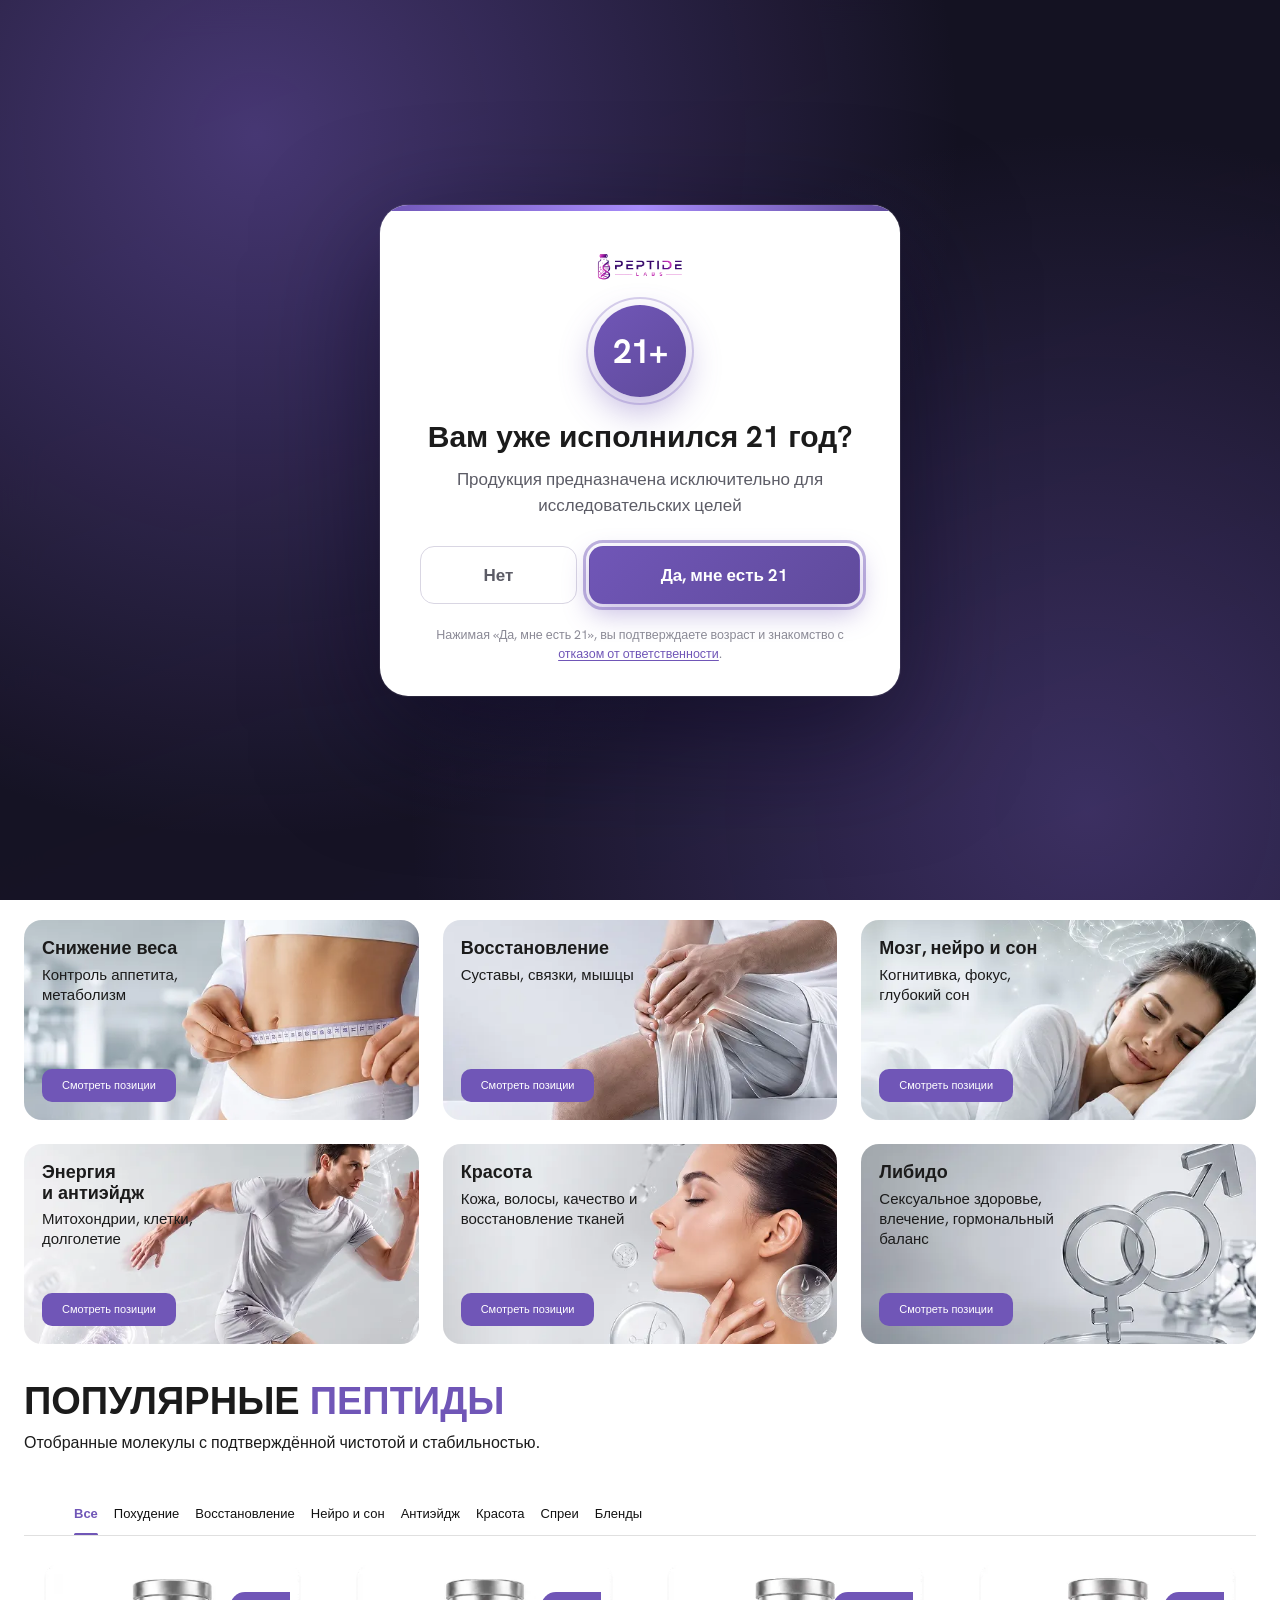
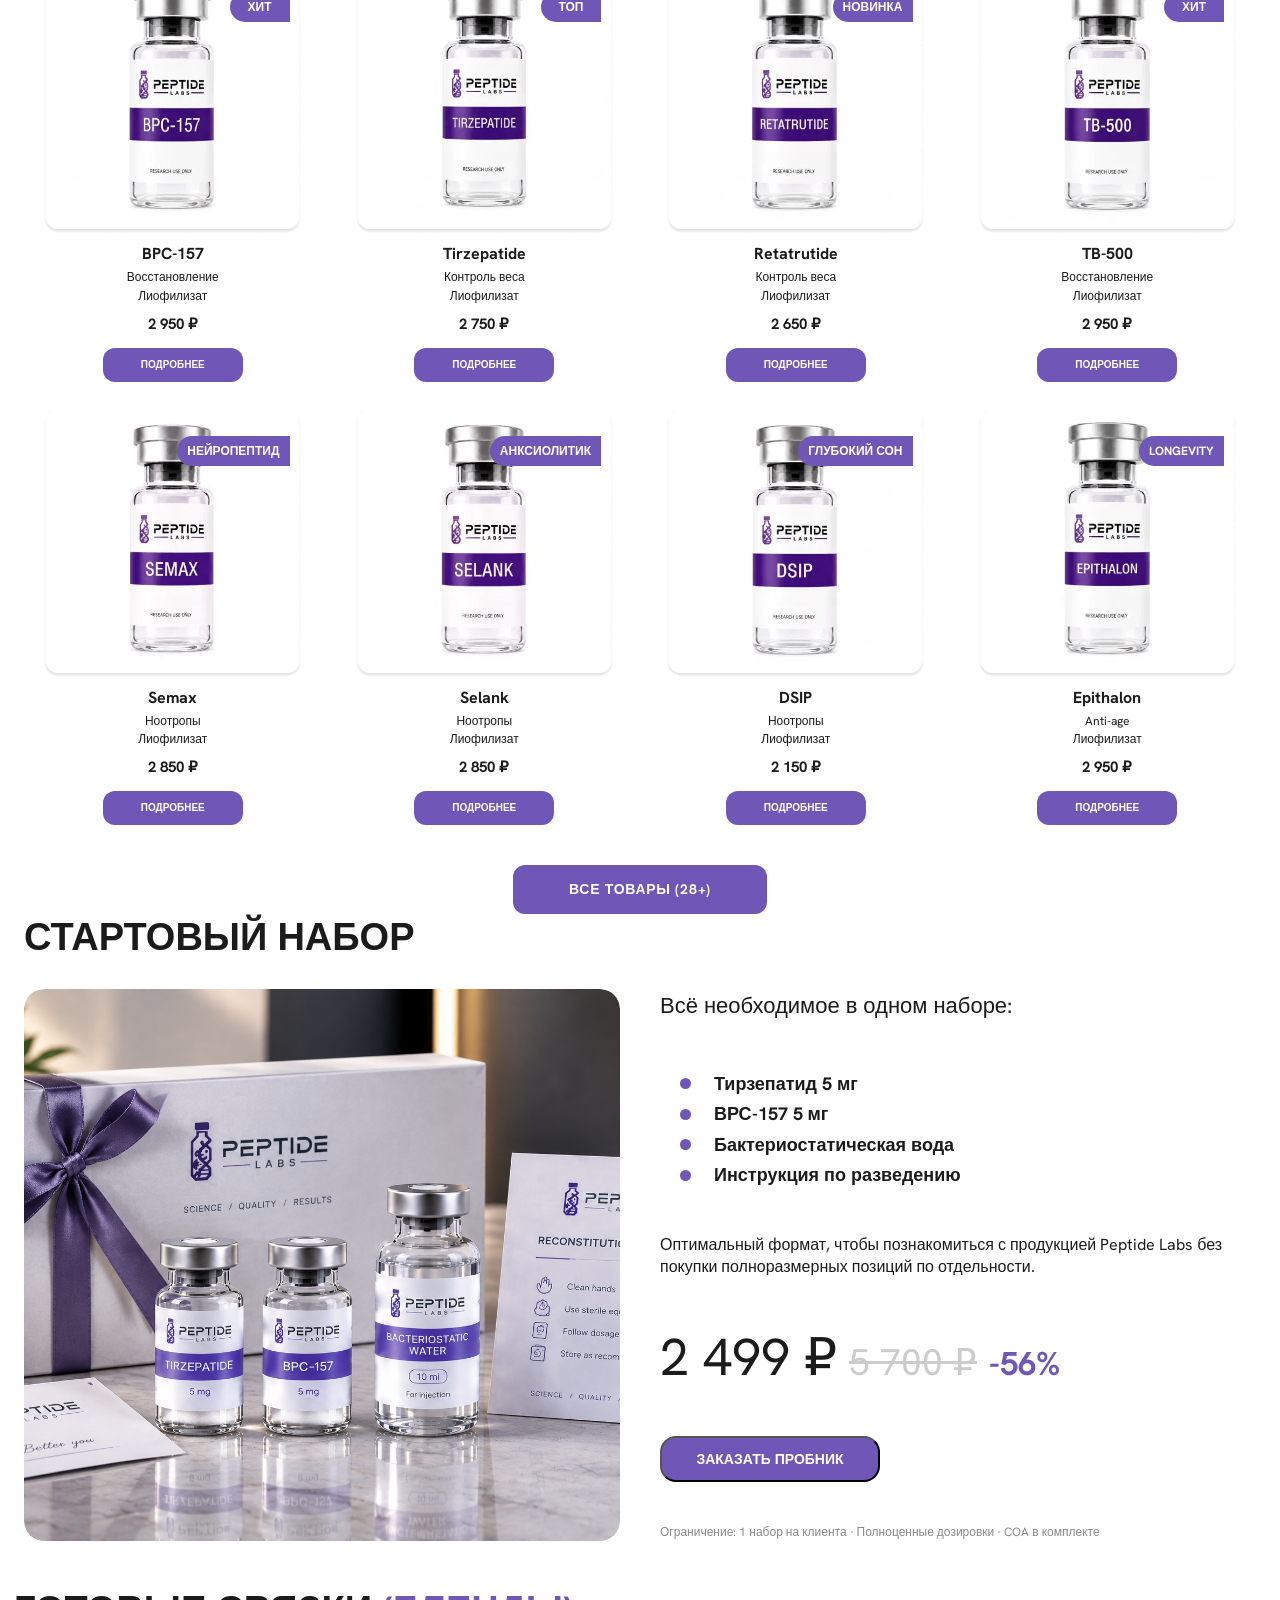
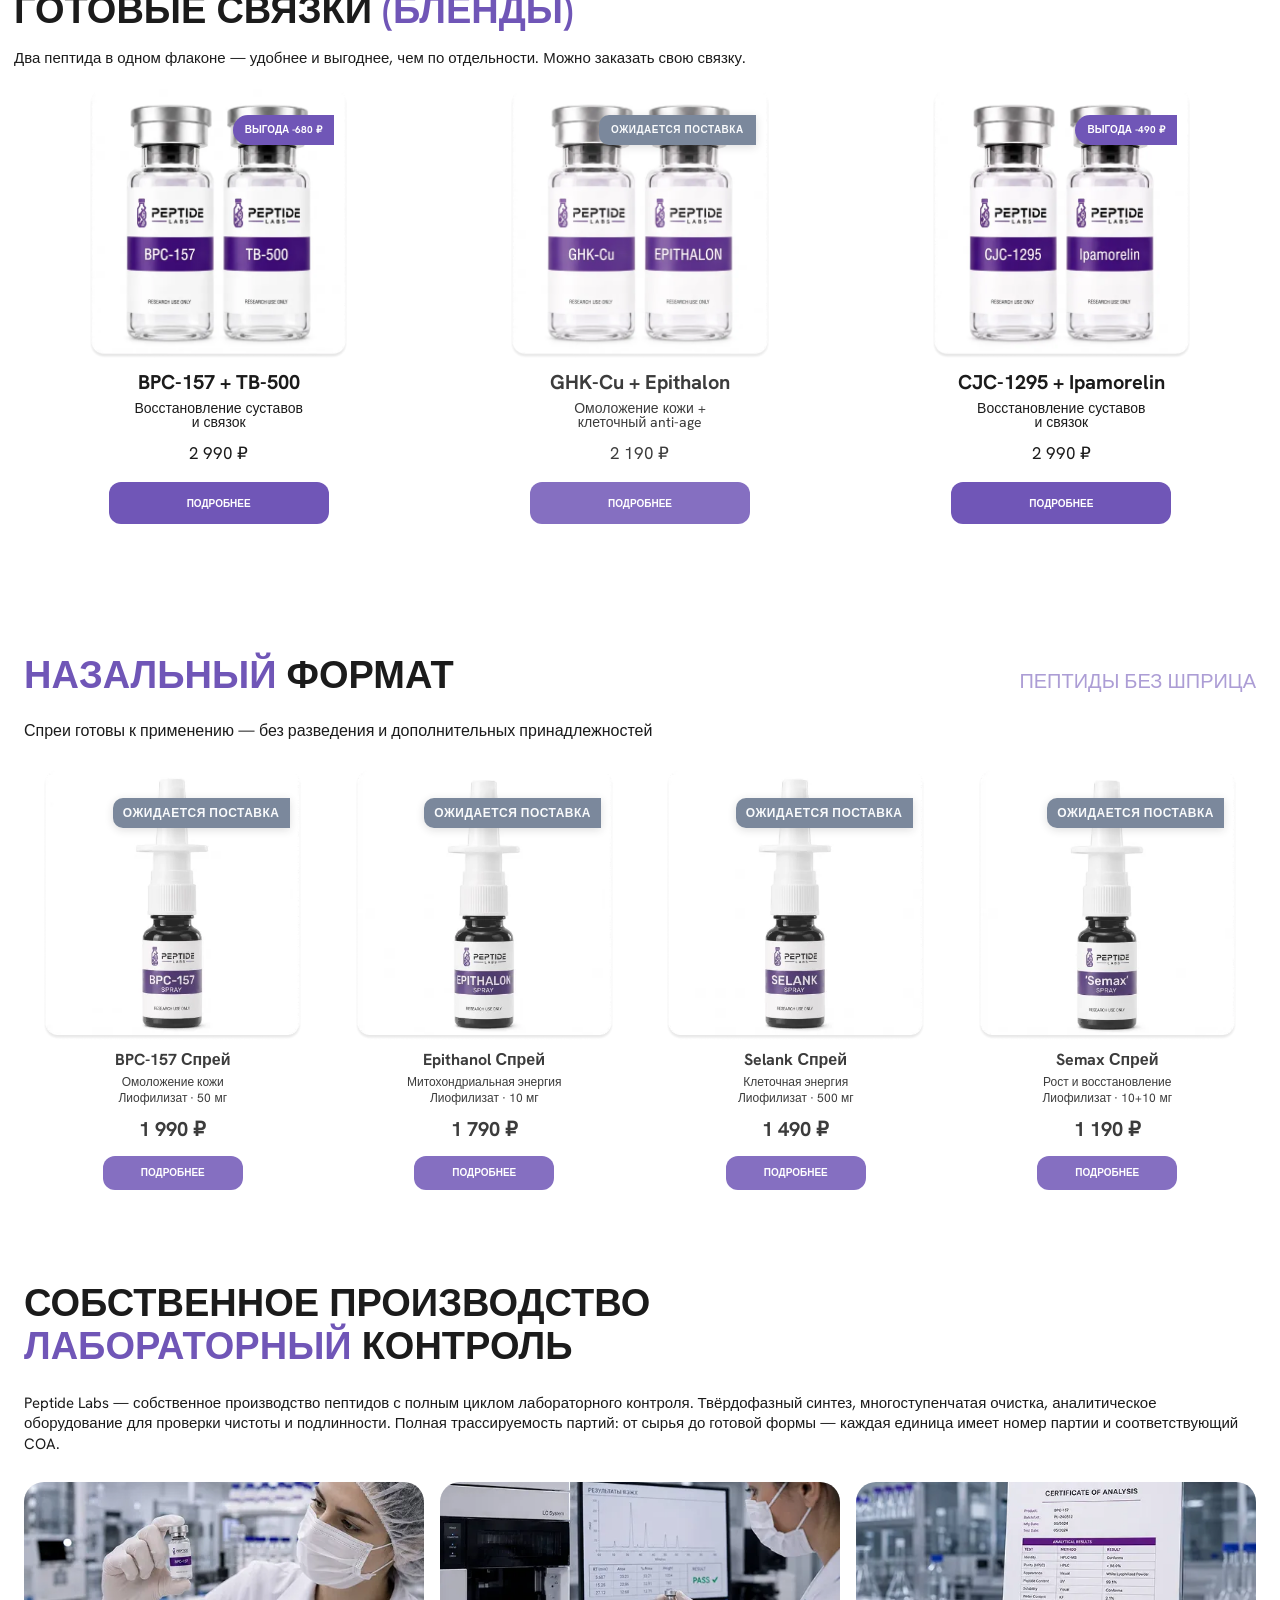
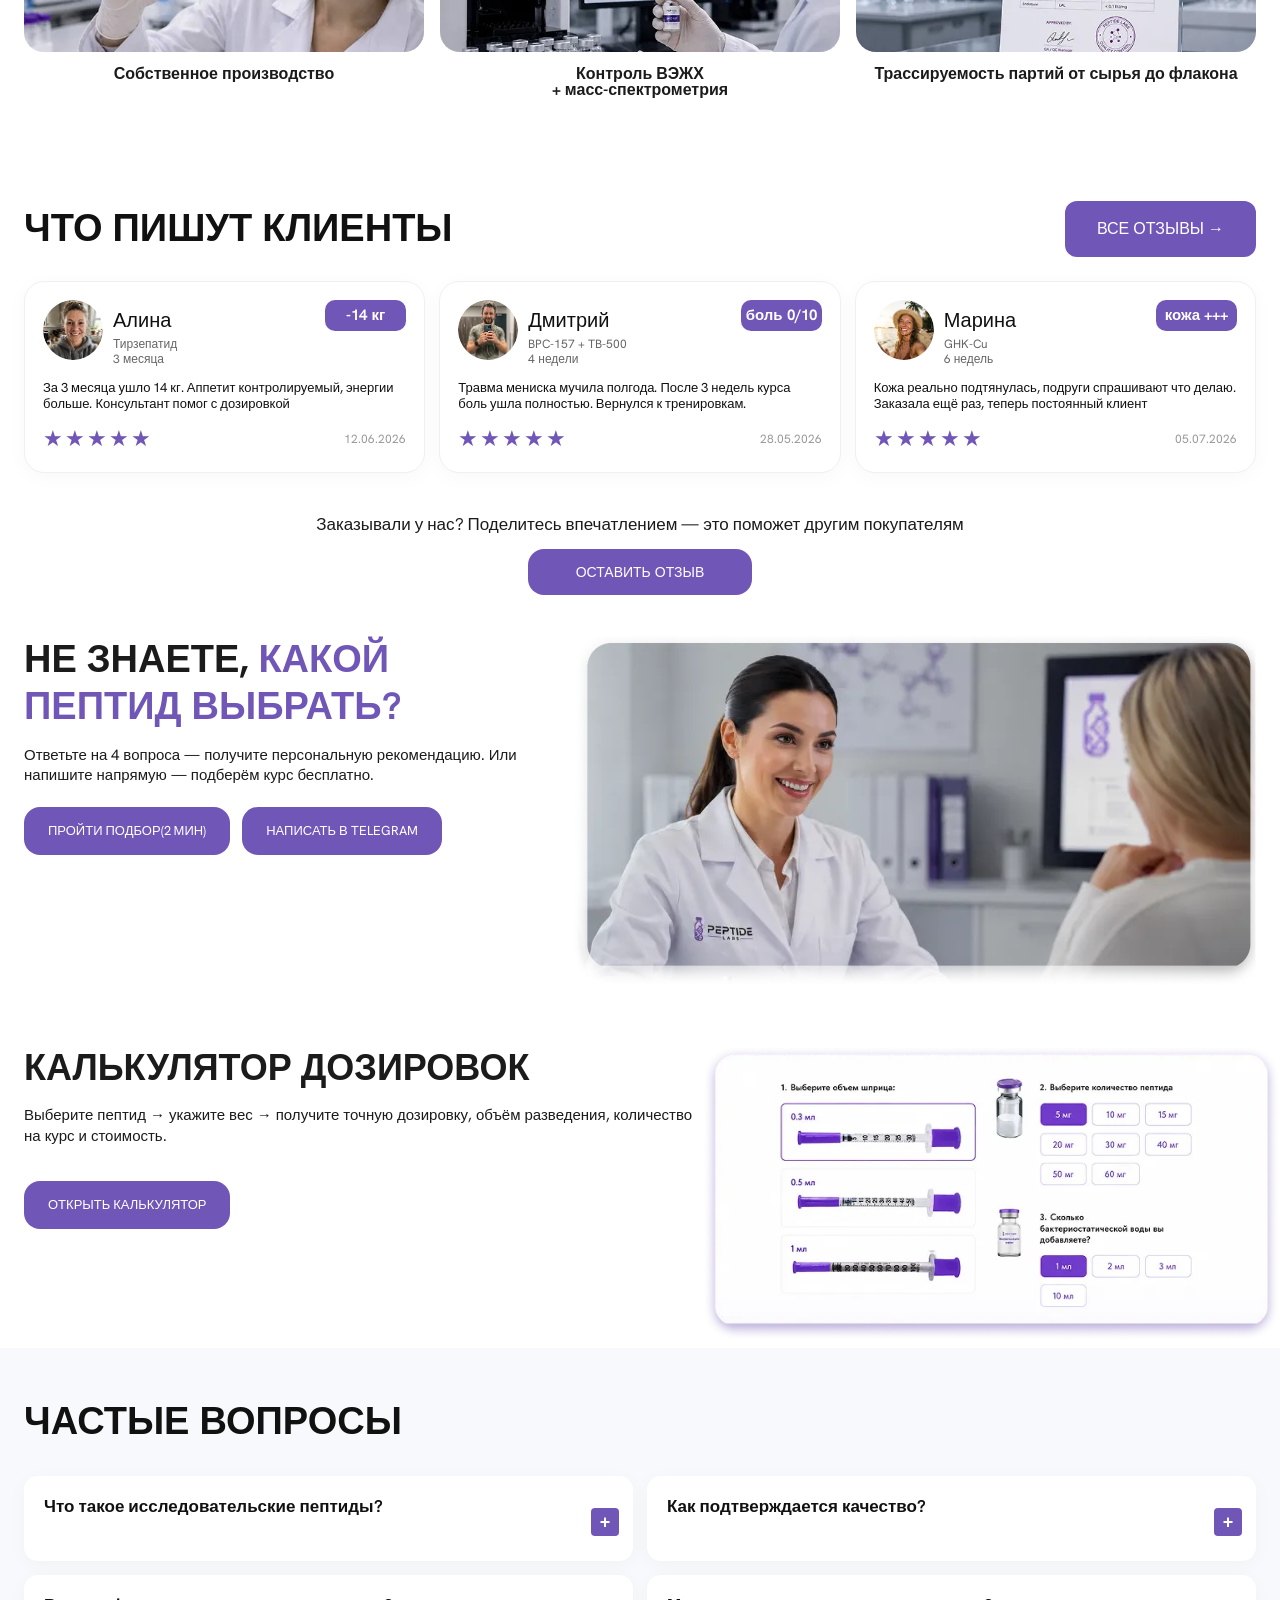
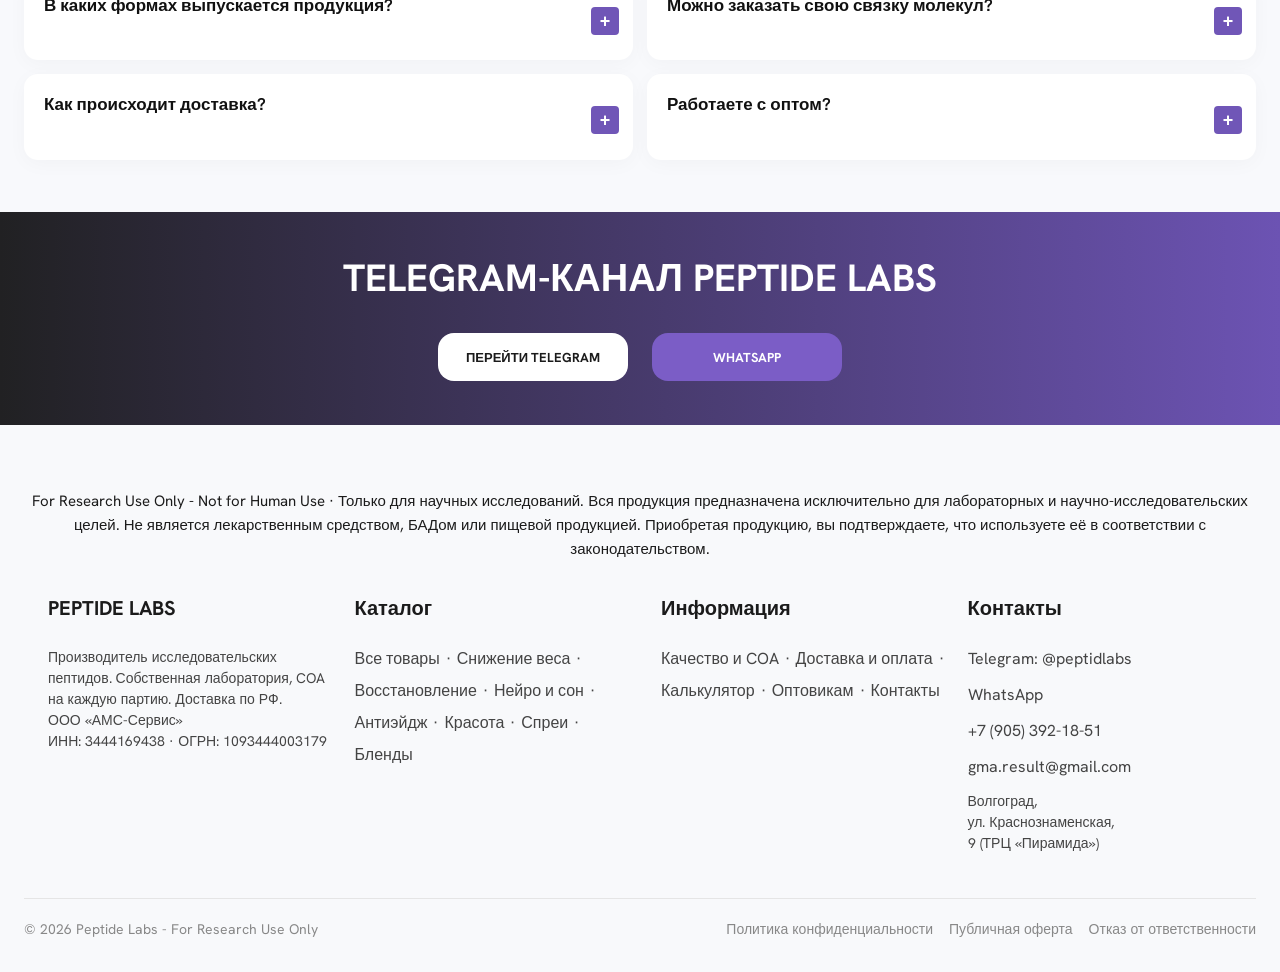
==== commit 9860bc00: "Фиксация критической ошибки недозагрузки CSS стилей" ====
--- a/index.html
+++ b/index.html
@@ -18,8 +18,31 @@
 
   <!-- Стили и фавикон -->
   <link rel="icon" type="image/x-icon" href="src/hero/logo-favicon.png">
+  <link rel="preload" href="fonts/hanken-grotesk-400.woff2" as="font" type="font/woff2" crossorigin>
+  <link rel="preload" href="style.css" as="style">
+  <link rel="preload" href="css/legal.css" as="style">
   <link rel="stylesheet" href="style.css">
   <link rel="stylesheet" href="css/legal.css">
+
+  <style>
+    /* Critical Fallback CSS — моментальная защита верстки при задержках сети */
+    *, *::before, *::after { box-sizing: border-box; }
+    html { -webkit-text-size-adjust: 100%; scroll-behavior: smooth; }
+    body {
+      margin: 0;
+      font-family: 'Hanken Grotesk', -apple-system, BlinkMacSystemFont, 'Segoe UI', Roboto, Helvetica, Arial, sans-serif;
+      font-size: 16px;
+      line-height: 1.5;
+      color: #1b1b1b;
+      background-color: #ffffff;
+    }
+    img { max-width: 100%; height: auto; }
+    a { color: inherit; text-decoration: none; }
+    ul { list-style: none; padding: 0; margin: 0; }
+    .header { width: 100%; background: #ffffff; }
+    .container { width: 100%; max-width: 1440px; margin: 0 auto; box-sizing: border-box; }
+  </style>
+
   <script src="js/legal.js"></script>
 </head>
 
@@ -670,14 +693,11 @@
     </div>
   </footer>
 
-  </div>
-  </footer>
-
   <script>
     const header = document.getElementById('header');
 
     const onScroll = () => {
-      header.classList.toggle('is-scrolled', window.scrollY > 24);
+      header.classList.toggle('is-scrolled', window.scrollY > 52);
     };
 
     requestAnimationFrame(onScroll);
--- a/style.css
+++ b/style.css
@@ -1,16 +1,32 @@
-@import url('https://fonts.googleapis.com/css2?family=Hanken+Grotesk:wght@400;700&display=swap');
+@font-face {
+  font-family: 'Hanken Grotesk';
+  font-style: normal;
+  font-weight: 400;
+  font-display: swap;
+  src: url('fonts/hanken-grotesk-400.woff2') format('woff2');
+}
+
+@font-face {
+  font-family: 'Hanken Grotesk';
+  font-style: normal;
+  font-weight: 700;
+  font-display: swap;
+  src: url('fonts/hanken-grotesk-700.woff2') format('woff2');
+}
 
 :root {
   --color-primary: rgba(112, 86, 183, 1);
   --bg-white: #ffffff;
   --bg-black: rgba(27, 27, 27);
-  --font-main: 'Hanken Grotesk', 'Inter', -apple-system, BlinkMacSystemFont, 'Segoe UI', Roboto, sans-serif;
+  --font-main: 'Hanken Grotesk', -apple-system, BlinkMacSystemFont, 'Segoe UI', Roboto, sans-serif;
 }
 
 html {
   scroll-behavior: smooth;
   scroll-padding-top: 88px;
   -webkit-text-size-adjust: 100%;
+  scrollbar-width: none;
+  -ms-overflow-style: none;
 }
 
 body {
@@ -20,6 +36,17 @@
   line-height: 1.5;
   color: var(--bg-black);
   background-color: var(--bg-white);
+  scrollbar-width: none;
+  -ms-overflow-style: none;
+}
+
+/* Скрытие полосы прокрутки для всех экранов и браузеров */
+html::-webkit-scrollbar,
+body::-webkit-scrollbar,
+*::-webkit-scrollbar {
+  display: none !important;
+  width: 0 !important;
+  height: 0 !important;
 }
 
 .tab-panel {
@@ -49,6 +76,8 @@
   box-sizing: border-box;
   padding: 0;
   margin: 0;
+  scrollbar-width: none;
+  -ms-overflow-style: none;
 }
 
 li {
@@ -159,6 +188,9 @@
   backdrop-filter: blur(18px);
   -webkit-backdrop-filter: blur(18px);
   border-bottom-color: #e5e5e5;
+  padding-top: 2px;
+  padding-bottom: 0px;
+  transition: background 0.35s ease, border-color 0.35s ease, padding-top 0.35s ease, padding-bottom 0.35s ease;
 }
 
 .header__inner {
--- a/css/legal.css
+++ b/css/legal.css
@@ -315,8 +315,14 @@
   padding: 8px 32px 26px;
   overflow-y: auto;
   overscroll-behavior: contain;
-  scrollbar-width: thin;
-  scrollbar-color: #c9bfe6 transparent;
+  scrollbar-width: none;
+  -ms-overflow-style: none;
+}
+
+.legal-dialog__body::-webkit-scrollbar {
+  display: none;
+  width: 0;
+  height: 0;
 }
 
 .legal-dialog__body > :first-child {
--- a/style.css
+++ b/style.css
@@ -1,16 +1,32 @@
-@import url('https://fonts.googleapis.com/css2?family=Hanken+Grotesk:wght@400;700&display=swap');
+@font-face {
+  font-family: 'Hanken Grotesk';
+  font-style: normal;
+  font-weight: 400;
+  font-display: swap;
+  src: url('fonts/hanken-grotesk-400.woff2') format('woff2');
+}
+
+@font-face {
+  font-family: 'Hanken Grotesk';
+  font-style: normal;
+  font-weight: 700;
+  font-display: swap;
+  src: url('fonts/hanken-grotesk-700.woff2') format('woff2');
+}
 
 :root {
   --color-primary: rgba(112, 86, 183, 1);
   --bg-white: #ffffff;
   --bg-black: rgba(27, 27, 27);
-  --font-main: 'Hanken Grotesk', 'Inter', -apple-system, BlinkMacSystemFont, 'Segoe UI', Roboto, sans-serif;
+  --font-main: 'Hanken Grotesk', -apple-system, BlinkMacSystemFont, 'Segoe UI', Roboto, sans-serif;
 }
 
 html {
   scroll-behavior: smooth;
   scroll-padding-top: 88px;
   -webkit-text-size-adjust: 100%;
+  scrollbar-width: none;
+  -ms-overflow-style: none;
 }
 
 body {
@@ -20,6 +36,17 @@
   line-height: 1.5;
   color: var(--bg-black);
   background-color: var(--bg-white);
+  scrollbar-width: none;
+  -ms-overflow-style: none;
+}
+
+/* Скрытие полосы прокрутки для всех экранов и браузеров */
+html::-webkit-scrollbar,
+body::-webkit-scrollbar,
+*::-webkit-scrollbar {
+  display: none !important;
+  width: 0 !important;
+  height: 0 !important;
 }
 
 .tab-panel {
@@ -49,6 +76,8 @@
   box-sizing: border-box;
   padding: 0;
   margin: 0;
+  scrollbar-width: none;
+  -ms-overflow-style: none;
 }
 
 li {
@@ -159,6 +188,9 @@
   backdrop-filter: blur(18px);
   -webkit-backdrop-filter: blur(18px);
   border-bottom-color: #e5e5e5;
+  padding-top: 2px;
+  padding-bottom: 0px;
+  transition: background 0.35s ease, border-color 0.35s ease, padding-top 0.35s ease, padding-bottom 0.35s ease;
 }
 
 .header__inner {
--- a/css/legal.css
+++ b/css/legal.css
@@ -315,8 +315,14 @@
   padding: 8px 32px 26px;
   overflow-y: auto;
   overscroll-behavior: contain;
-  scrollbar-width: thin;
-  scrollbar-color: #c9bfe6 transparent;
+  scrollbar-width: none;
+  -ms-overflow-style: none;
+}
+
+.legal-dialog__body::-webkit-scrollbar {
+  display: none;
+  width: 0;
+  height: 0;
 }
 
 .legal-dialog__body > :first-child {
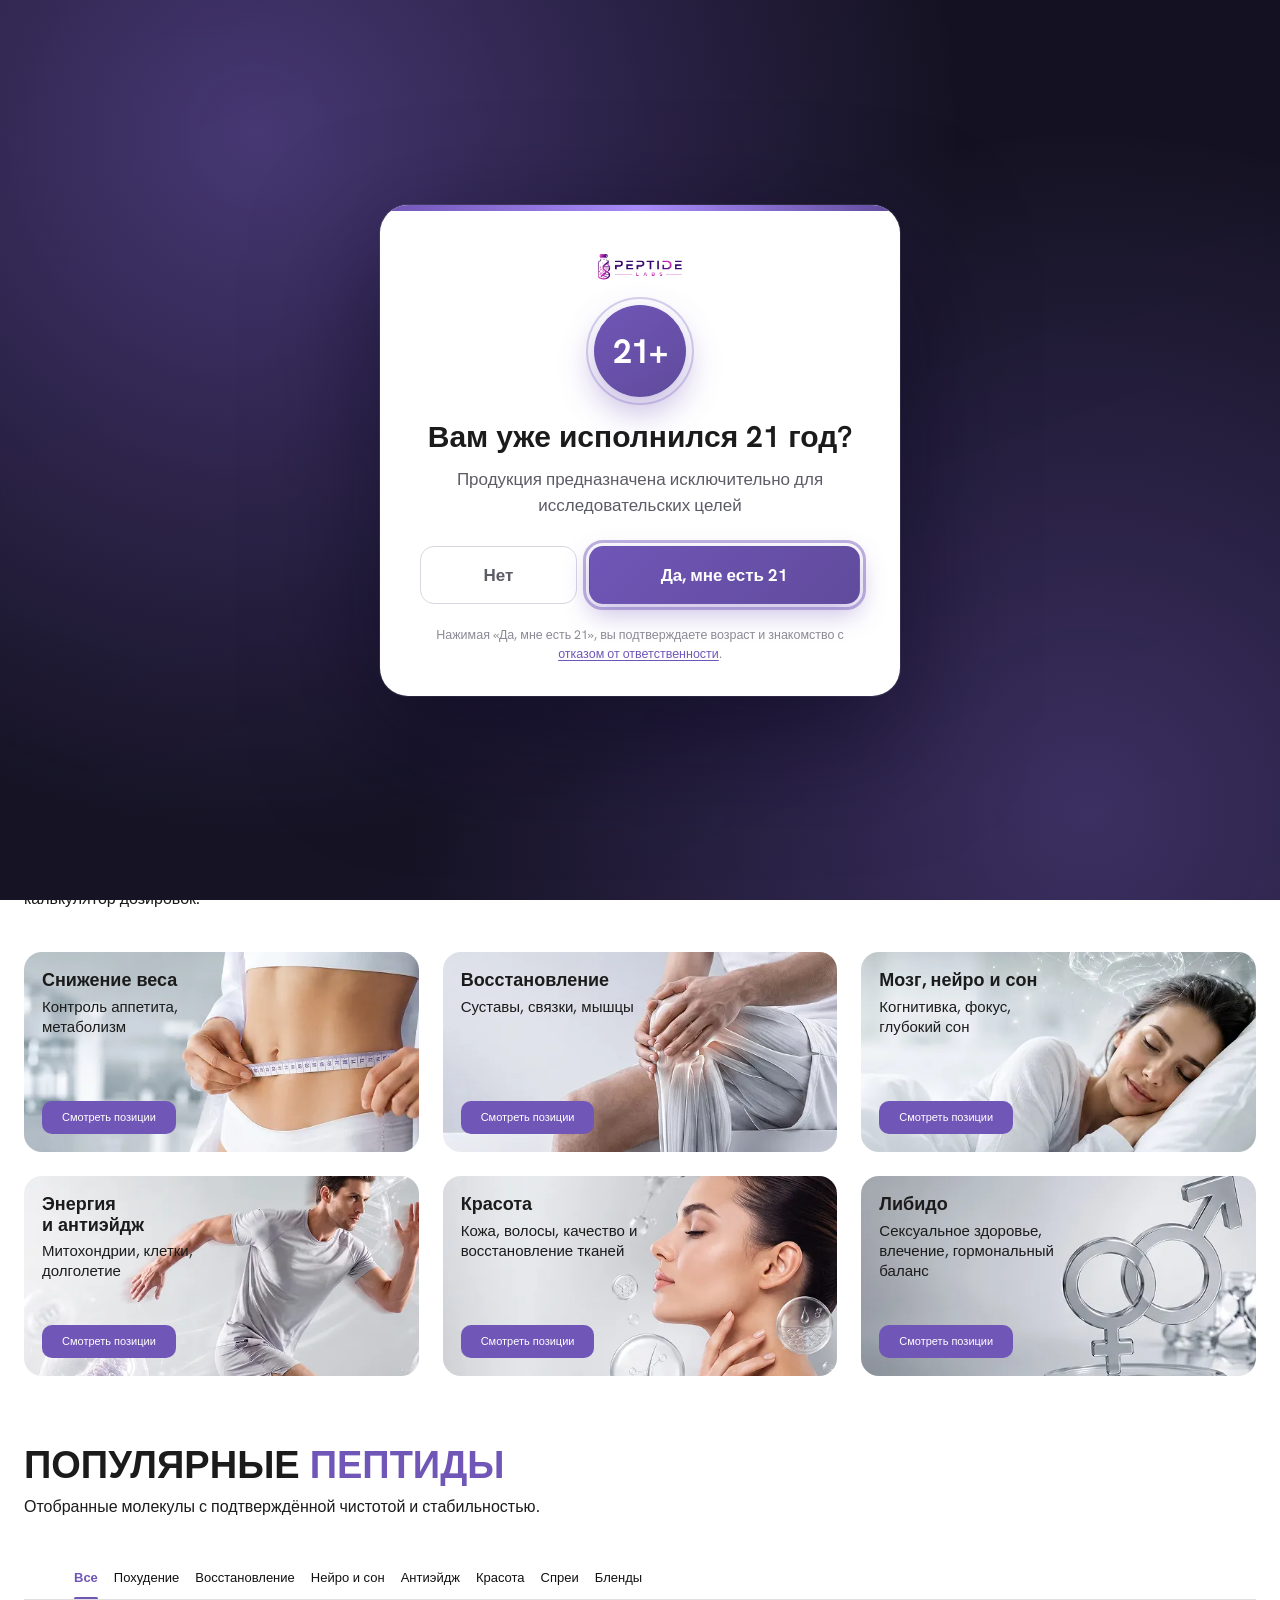
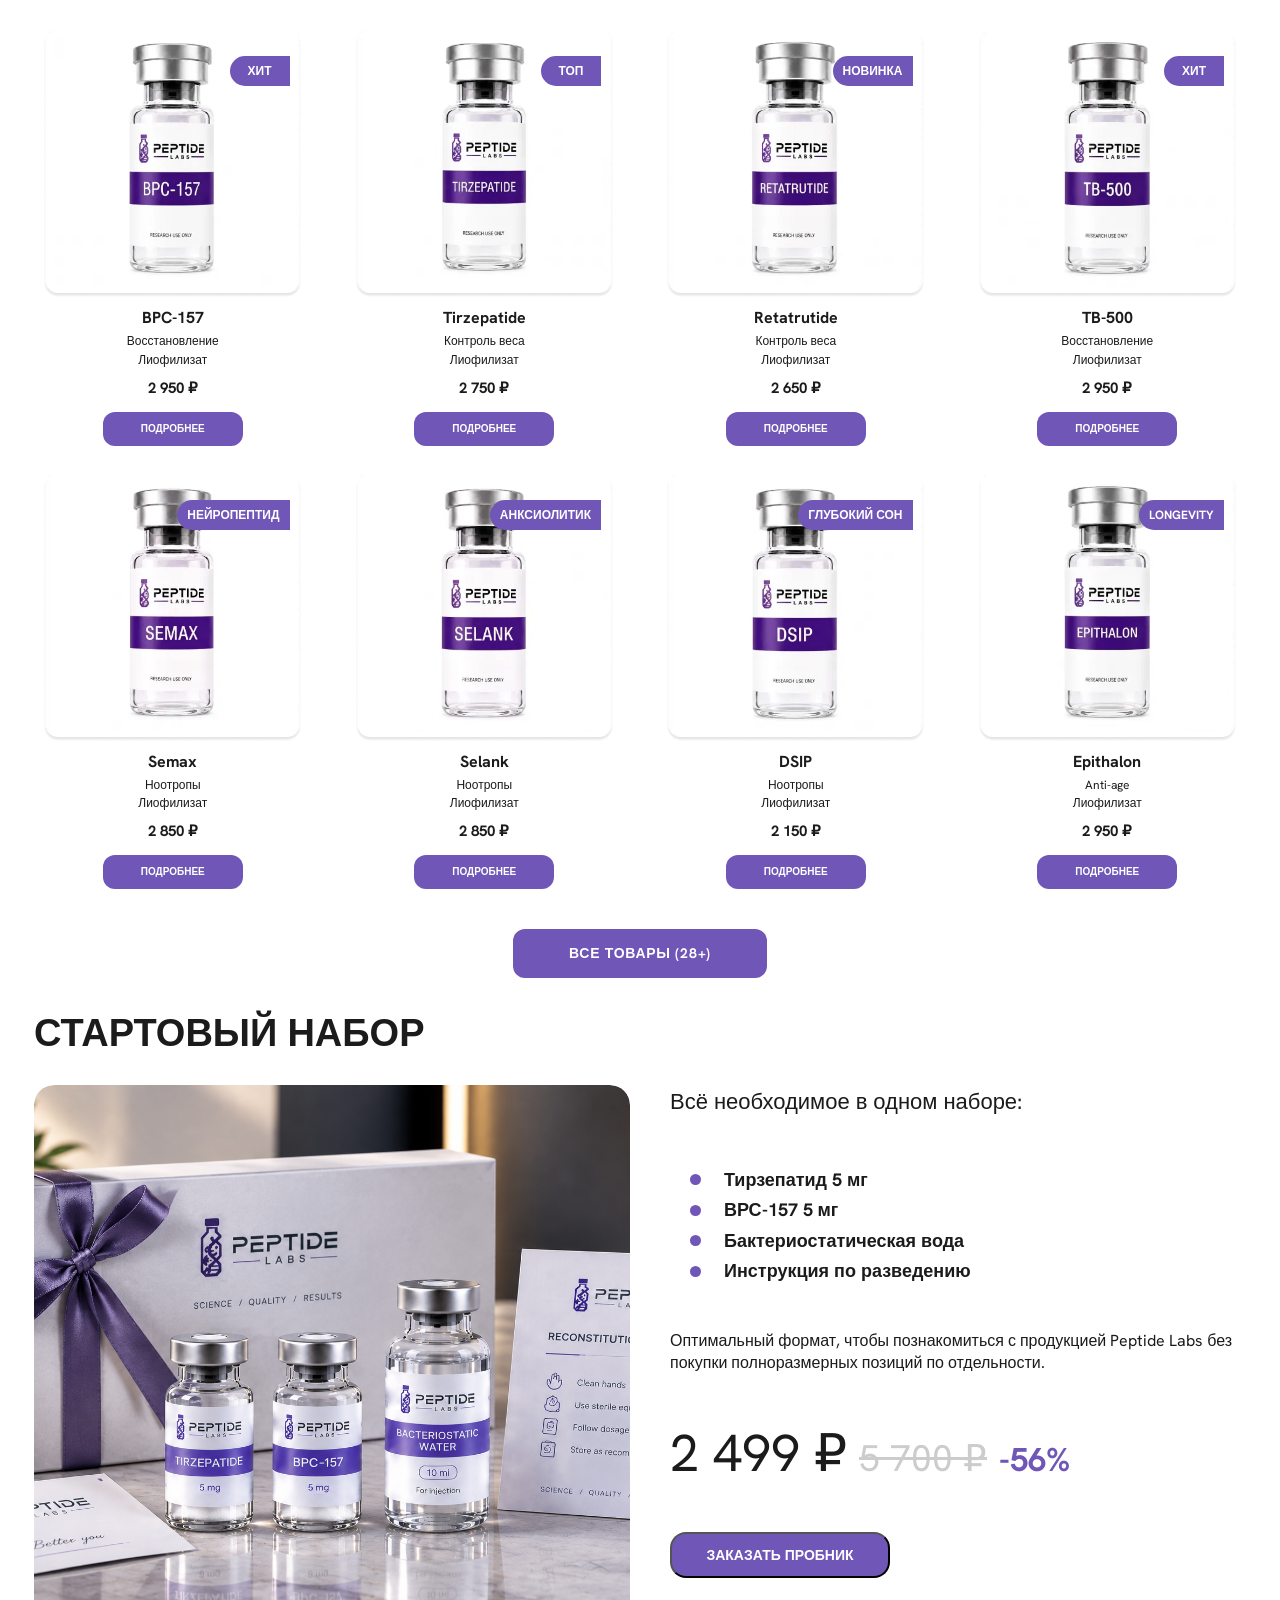
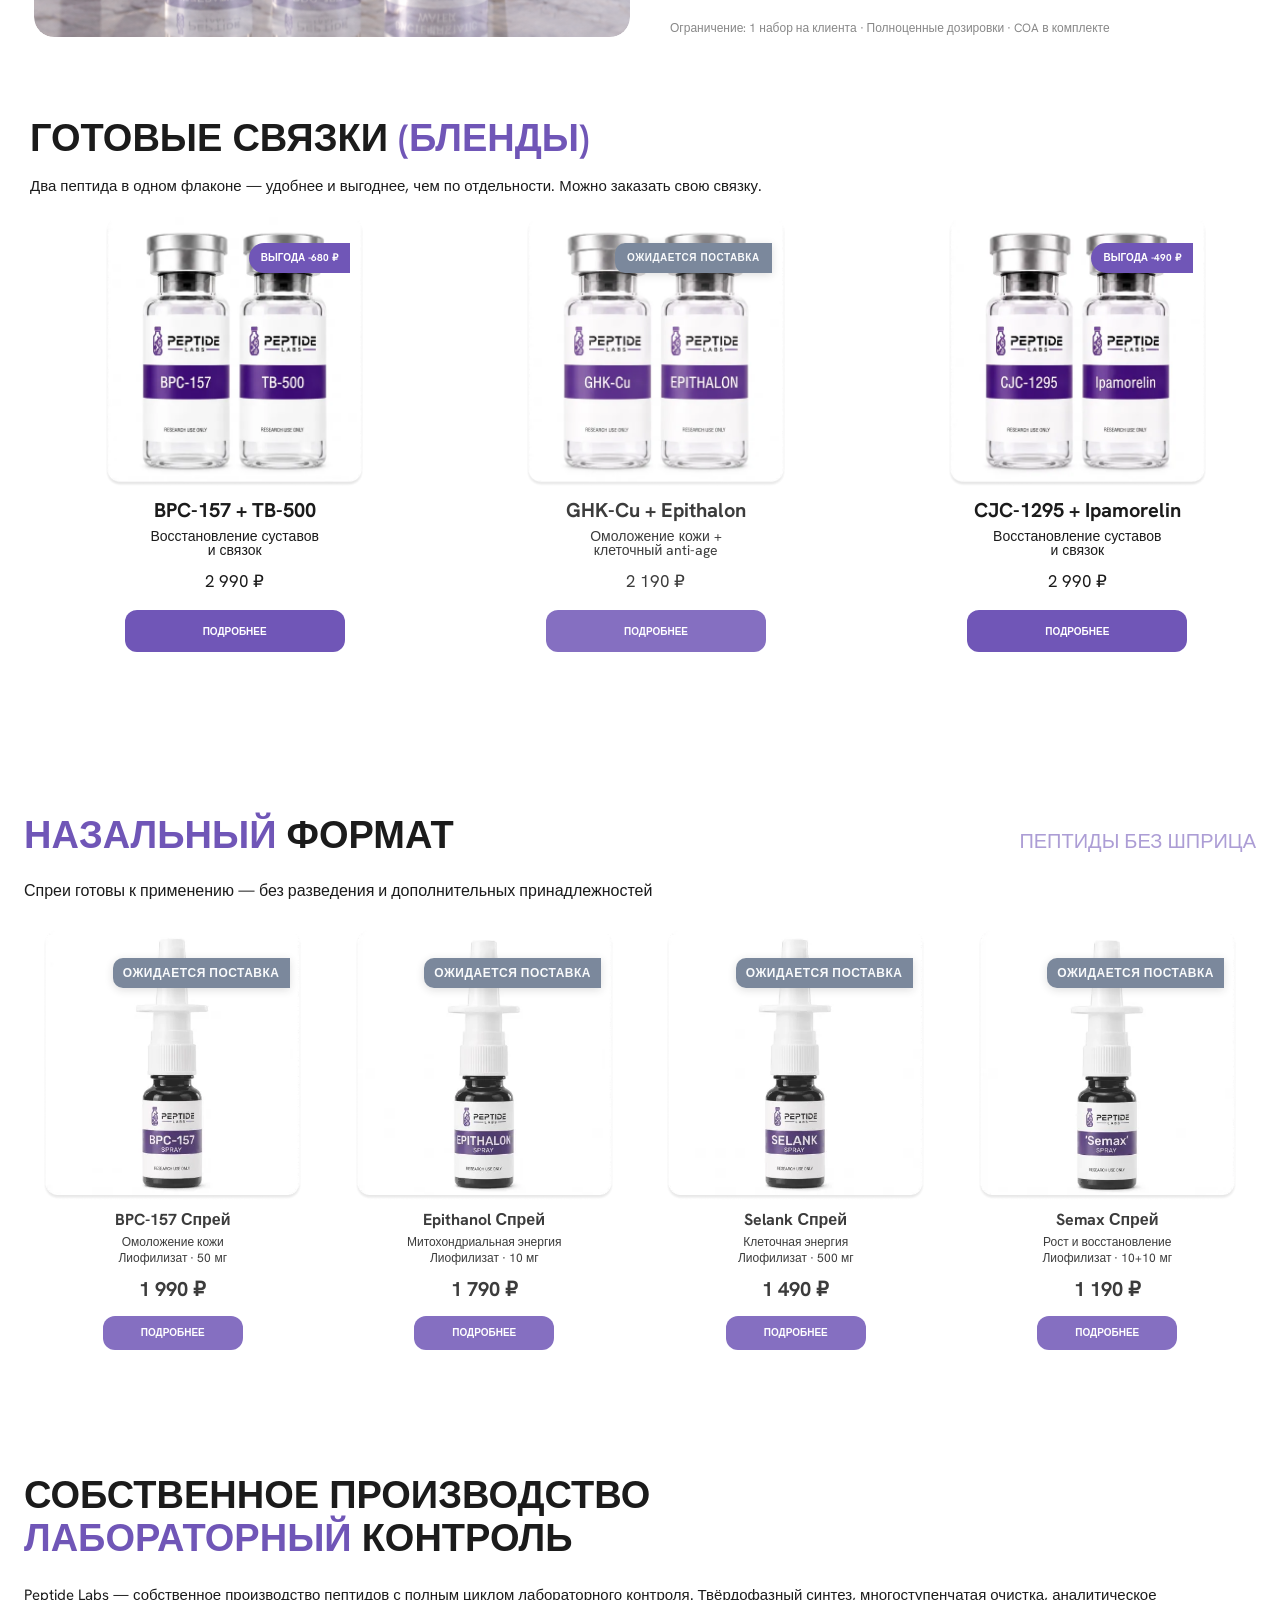
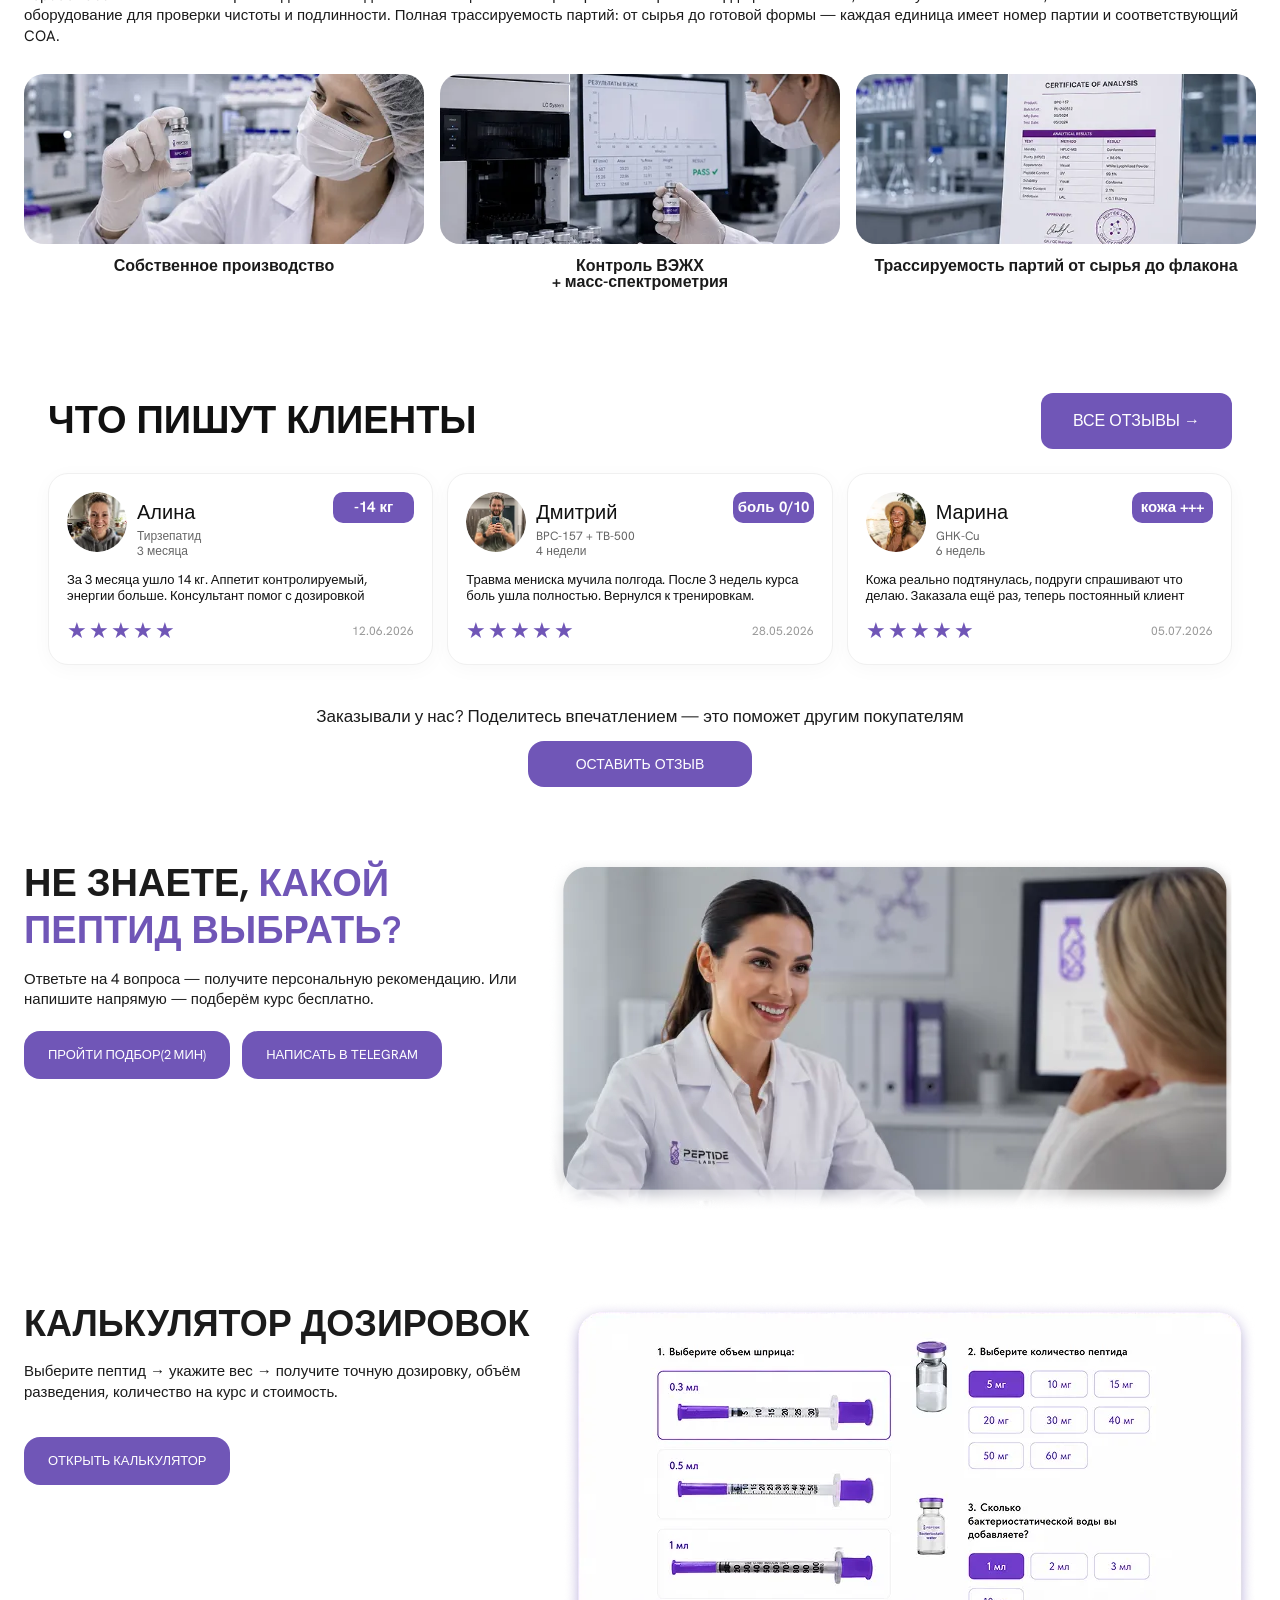
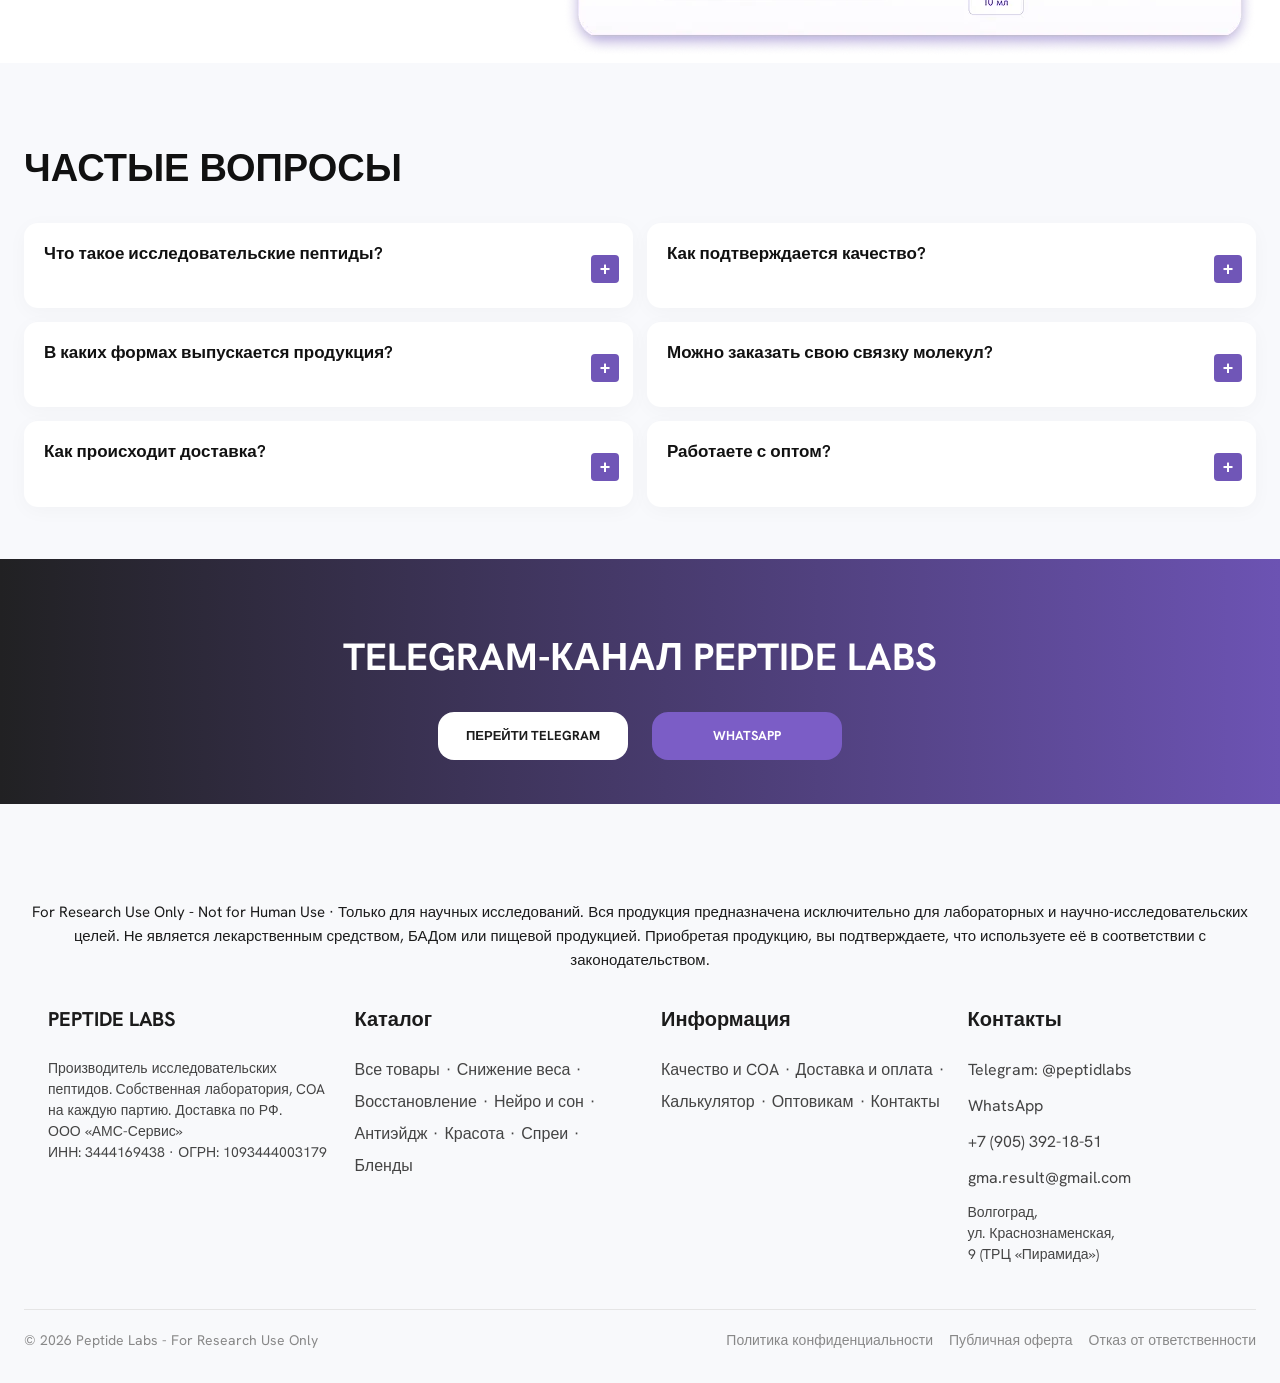
==== commit 9e850732: "Тест" ====
--- a/index.html
+++ b/index.html
@@ -23,26 +23,6 @@
   <link rel="preload" href="css/legal.css" as="style">
   <link rel="stylesheet" href="style.css">
   <link rel="stylesheet" href="css/legal.css">
-
-  <style>
-    /* Critical Fallback CSS — моментальная защита верстки при задержках сети */
-    *, *::before, *::after { box-sizing: border-box; }
-    html { -webkit-text-size-adjust: 100%; scroll-behavior: smooth; }
-    body {
-      margin: 0;
-      font-family: 'Hanken Grotesk', -apple-system, BlinkMacSystemFont, 'Segoe UI', Roboto, Helvetica, Arial, sans-serif;
-      font-size: 16px;
-      line-height: 1.5;
-      color: #1b1b1b;
-      background-color: #ffffff;
-    }
-    img { max-width: 100%; height: auto; }
-    a { color: inherit; text-decoration: none; }
-    ul { list-style: none; padding: 0; margin: 0; }
-    .header { width: 100%; background: #ffffff; }
-    .container { width: 100%; max-width: 1440px; margin: 0 auto; box-sizing: border-box; }
-  </style>
-
   <script src="js/legal.js"></script>
 </head>
 
